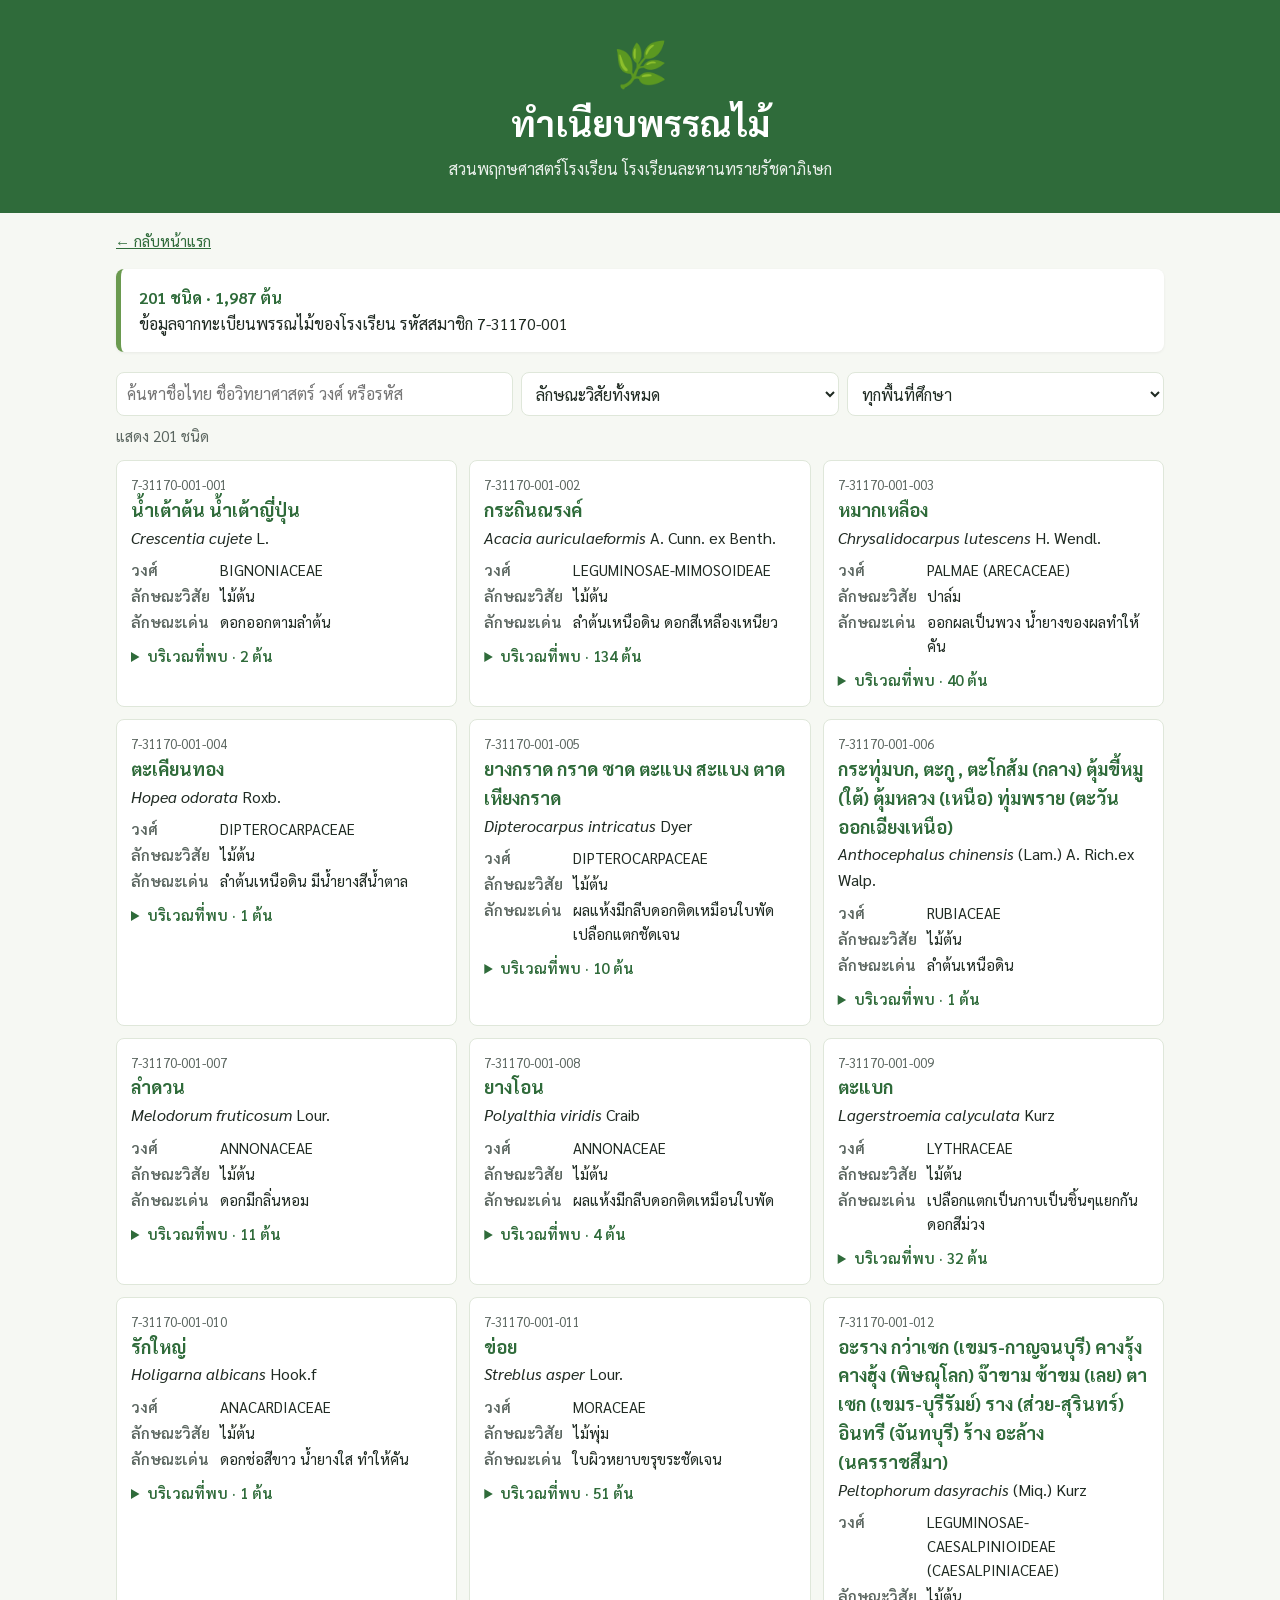
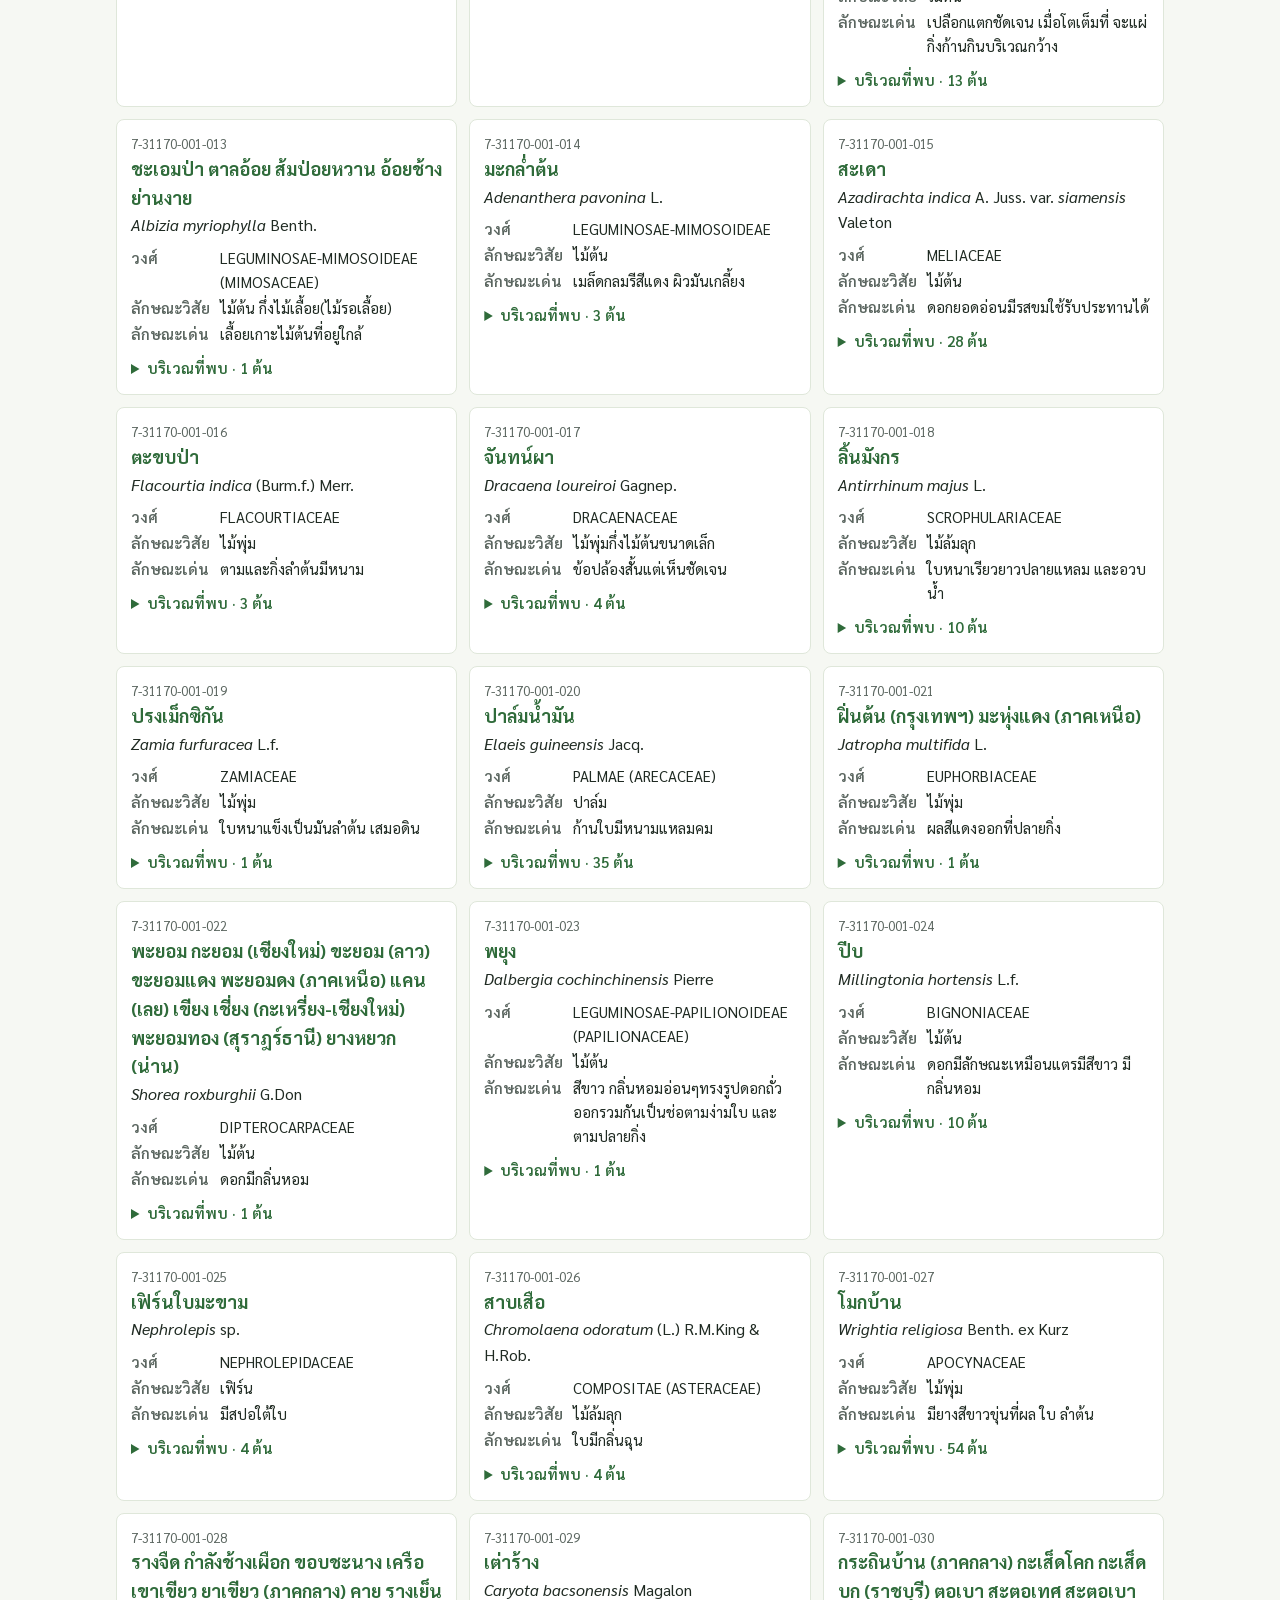
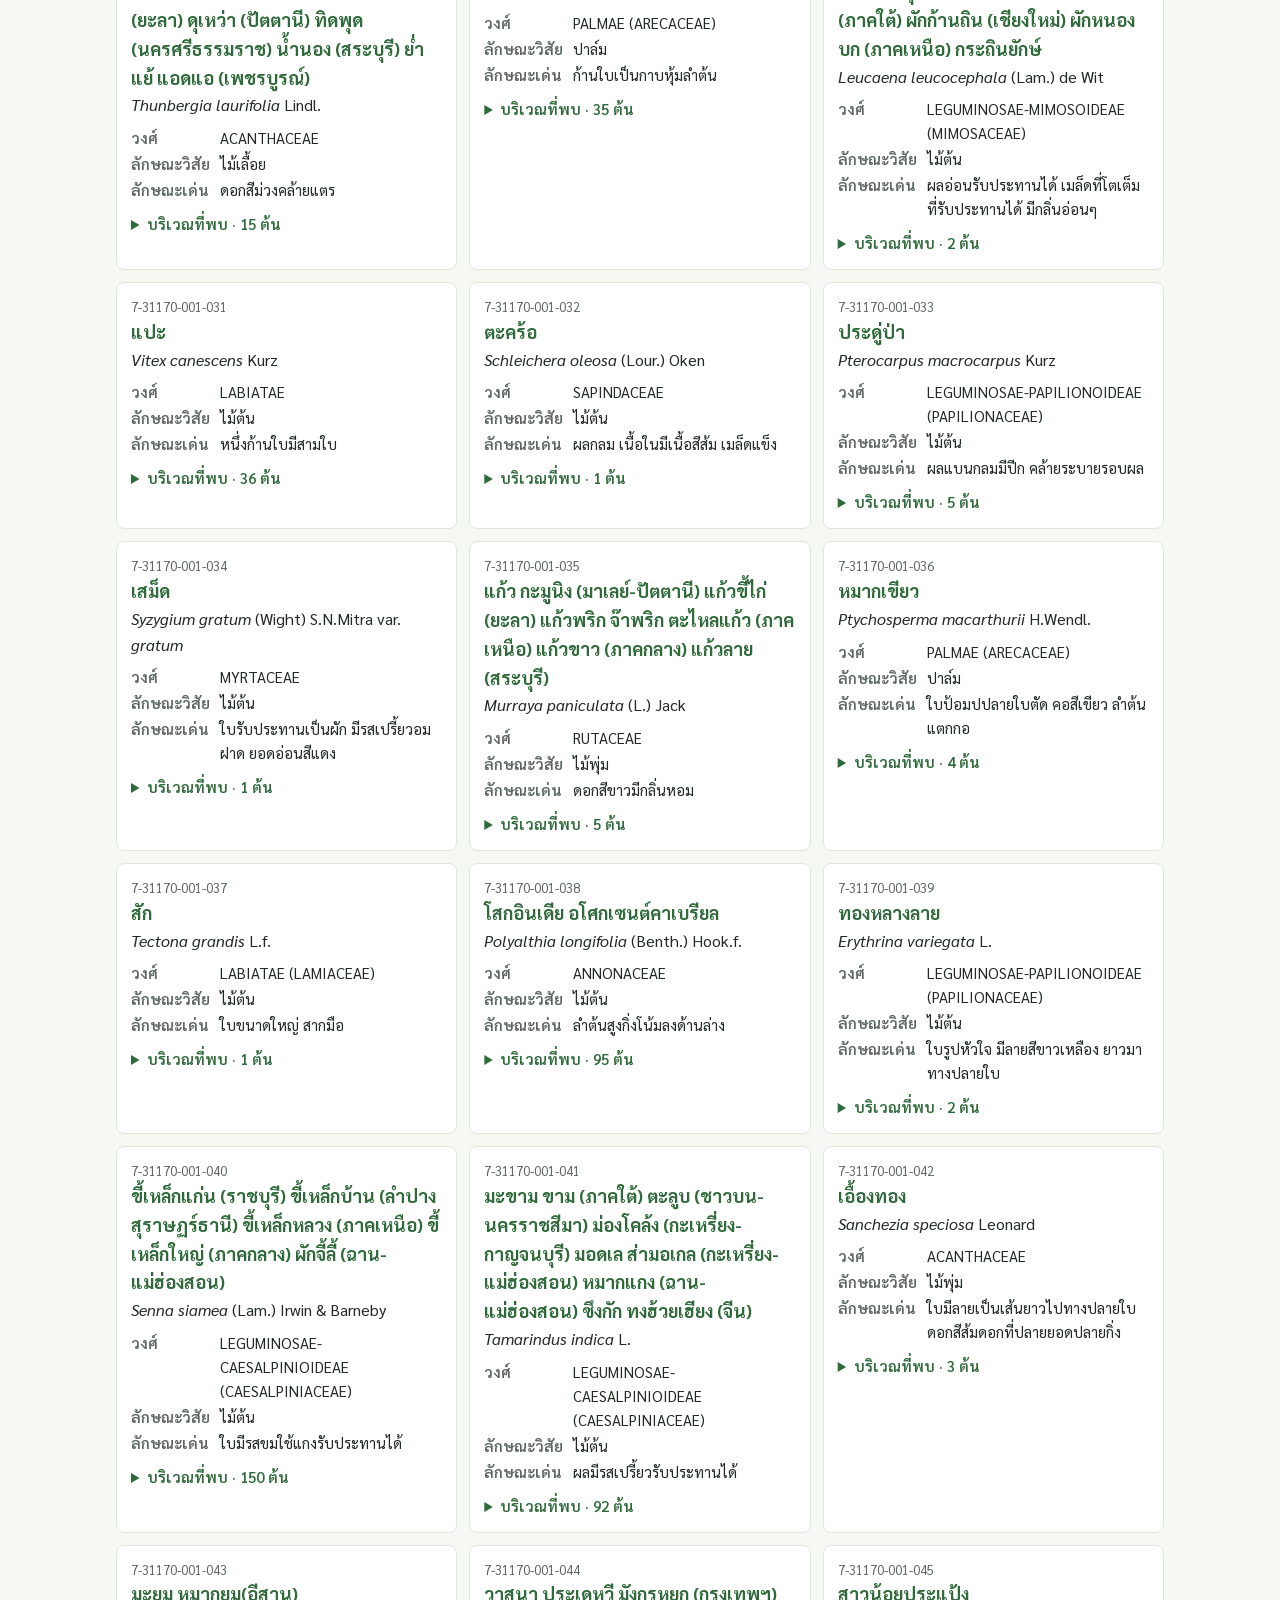
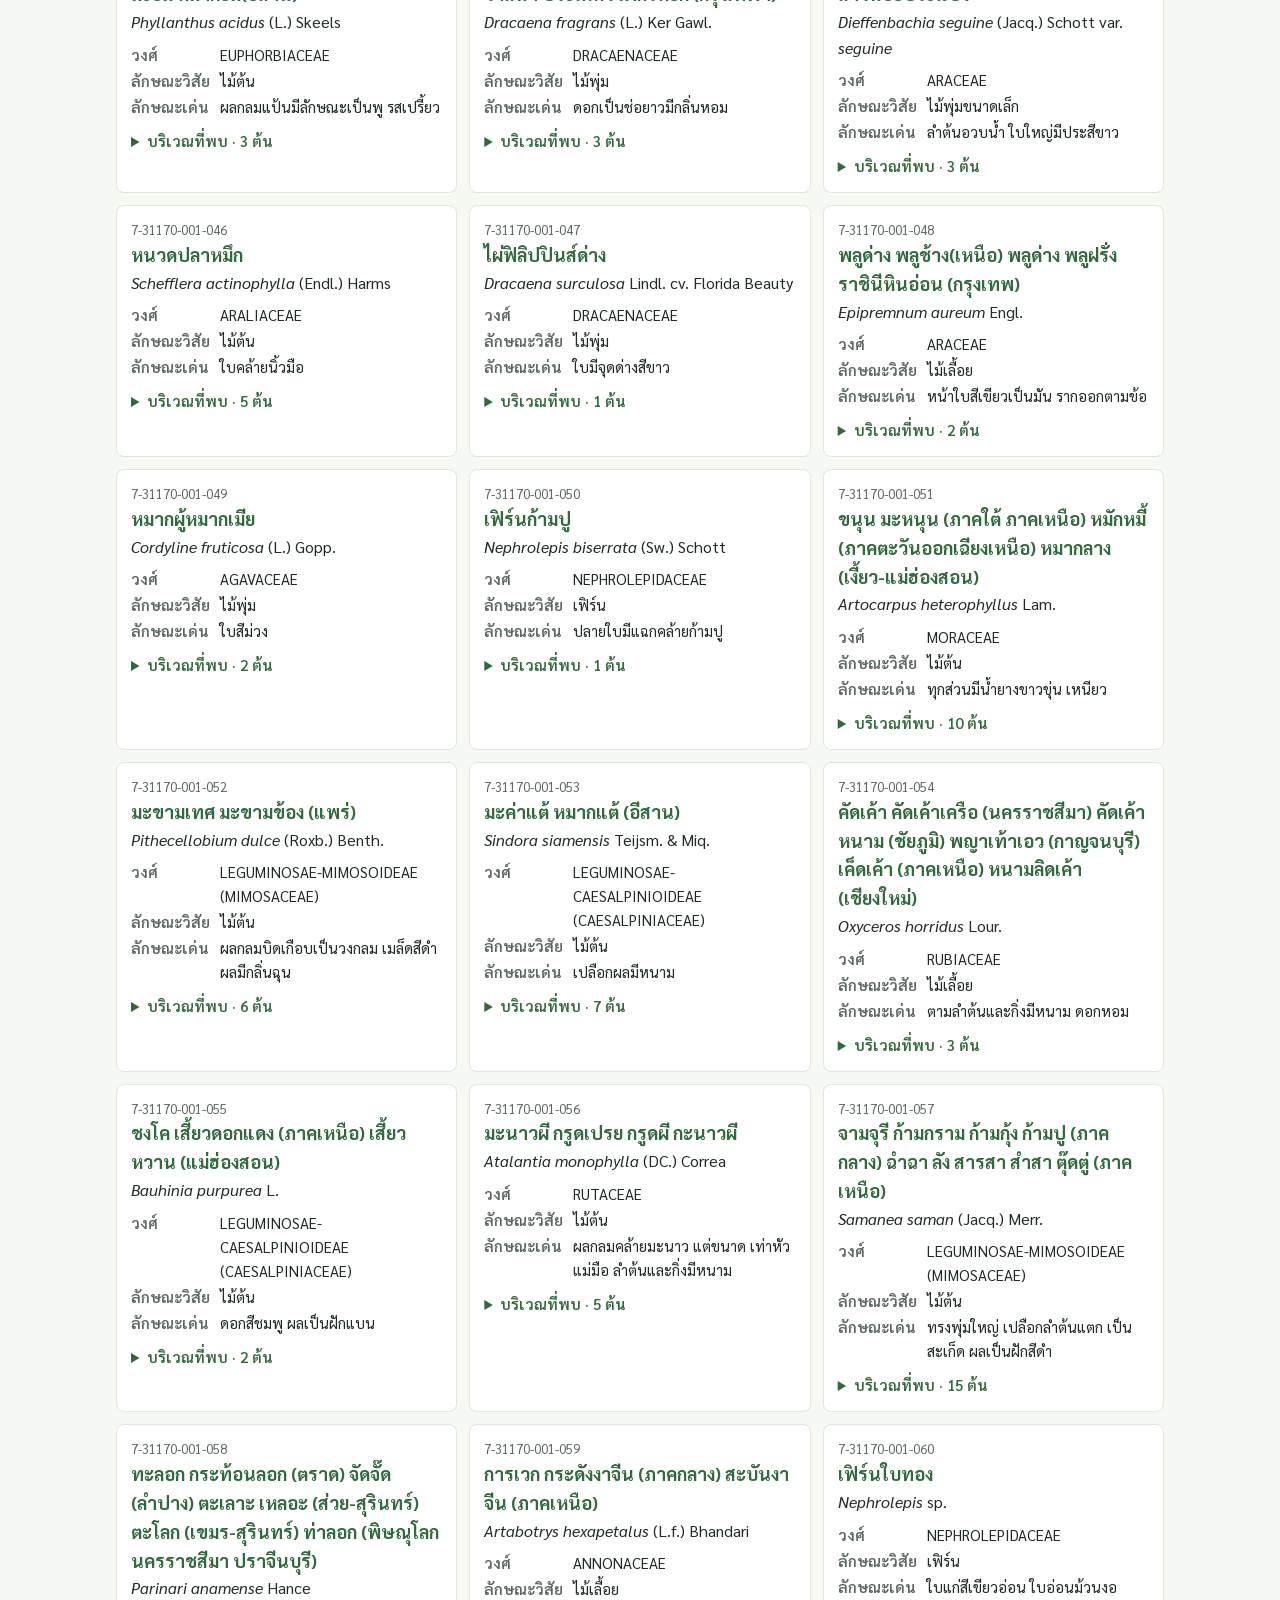
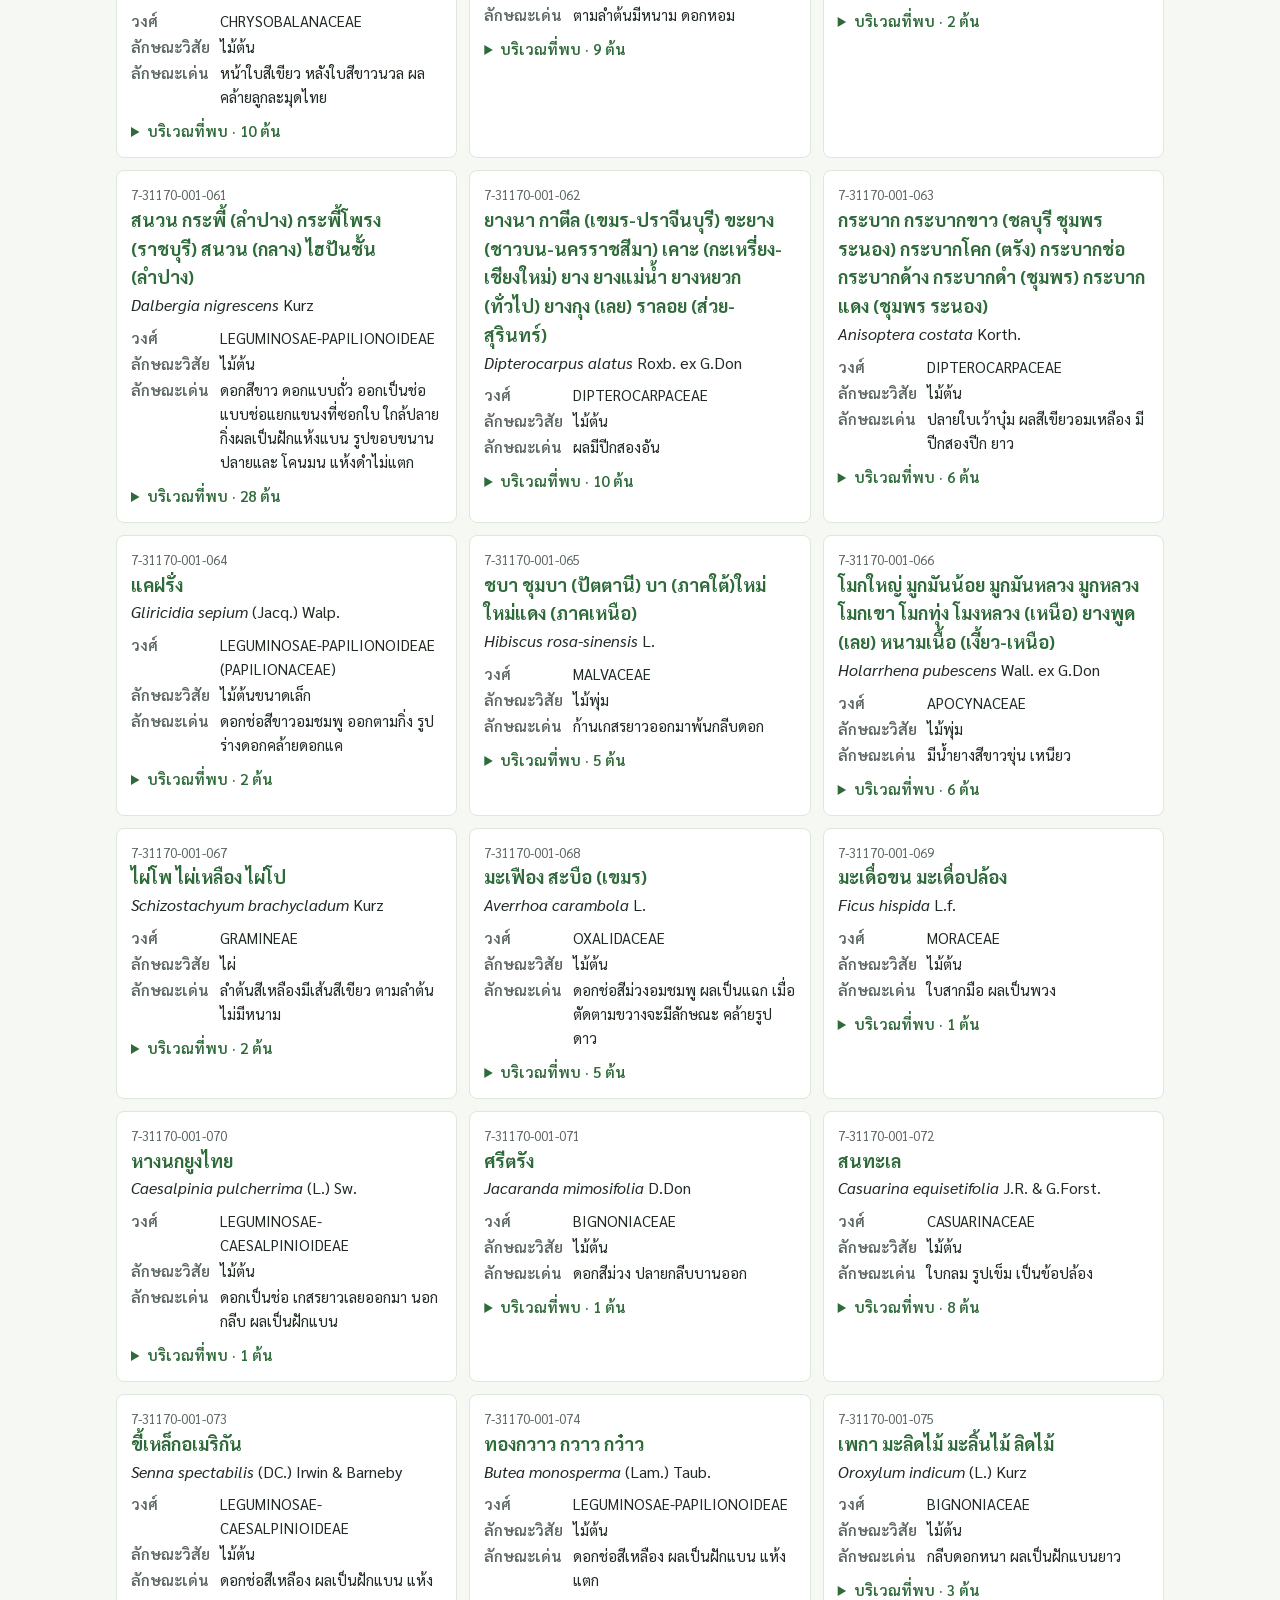
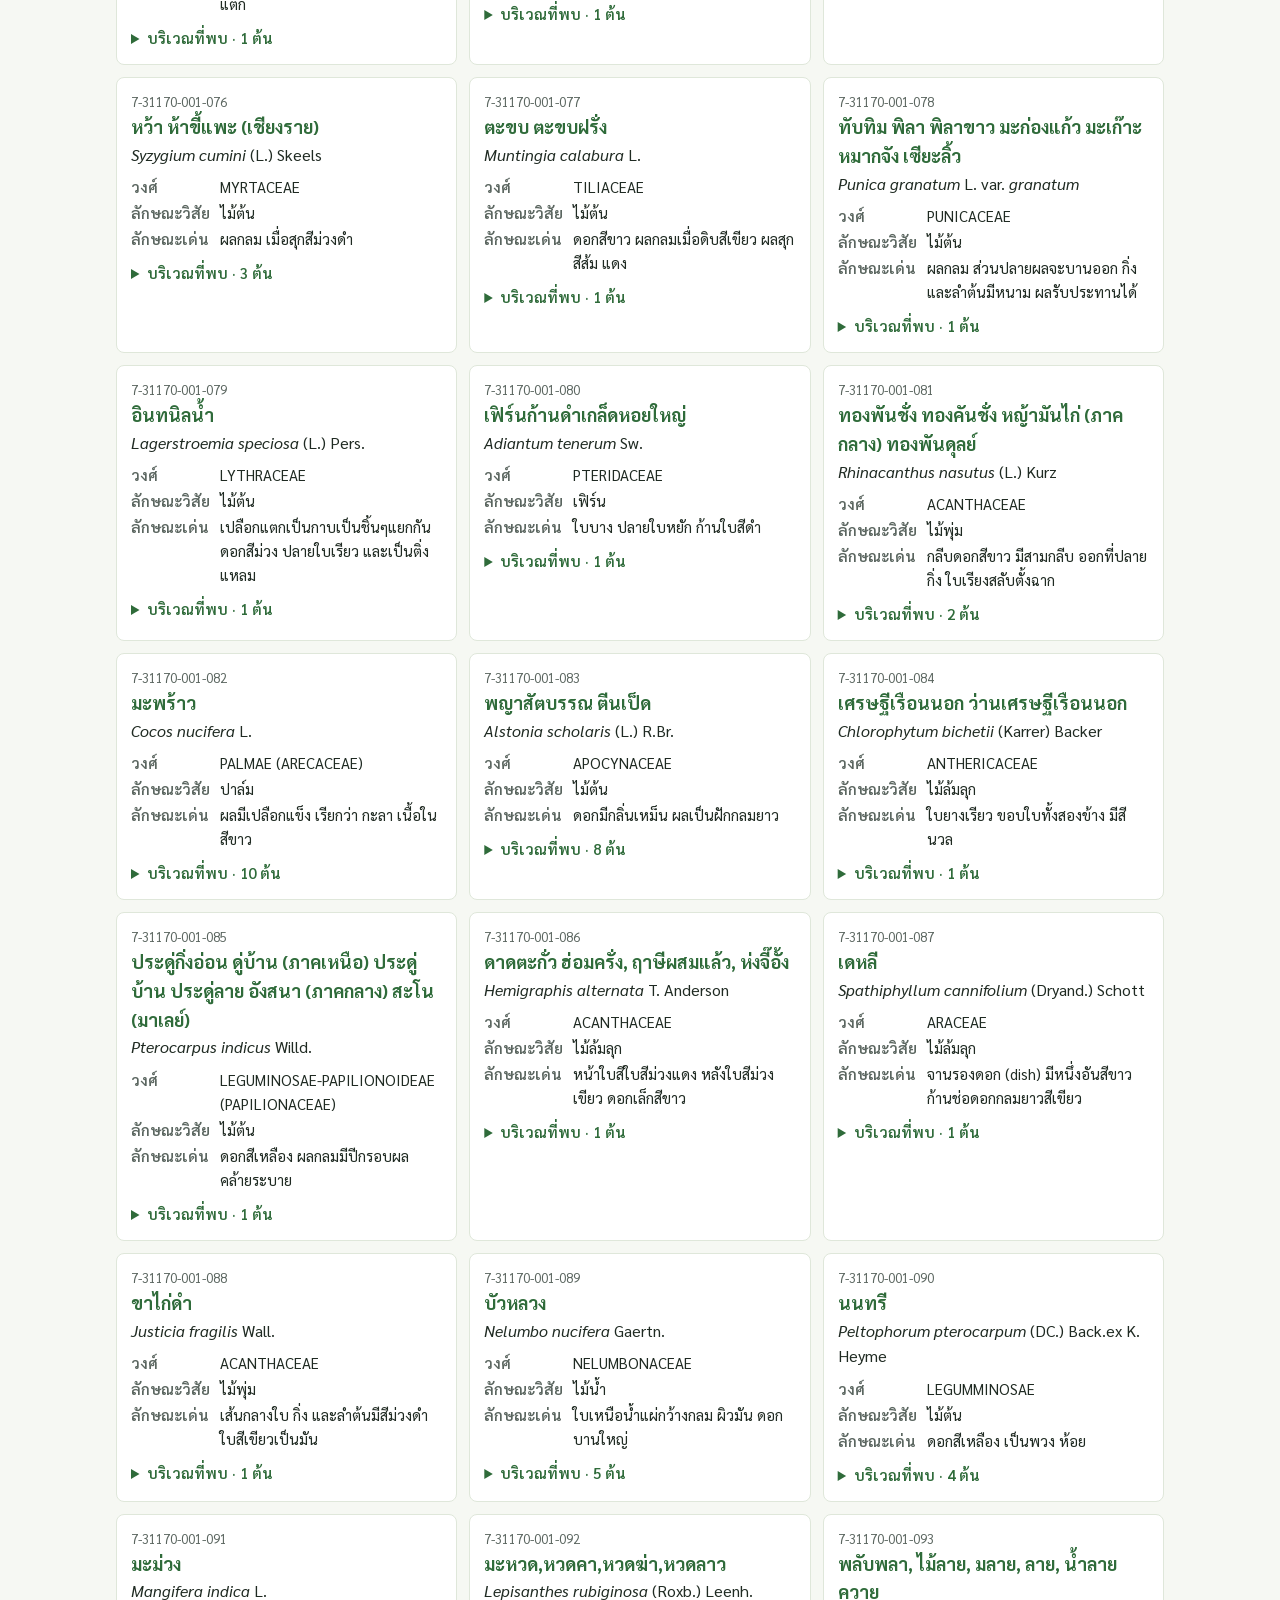
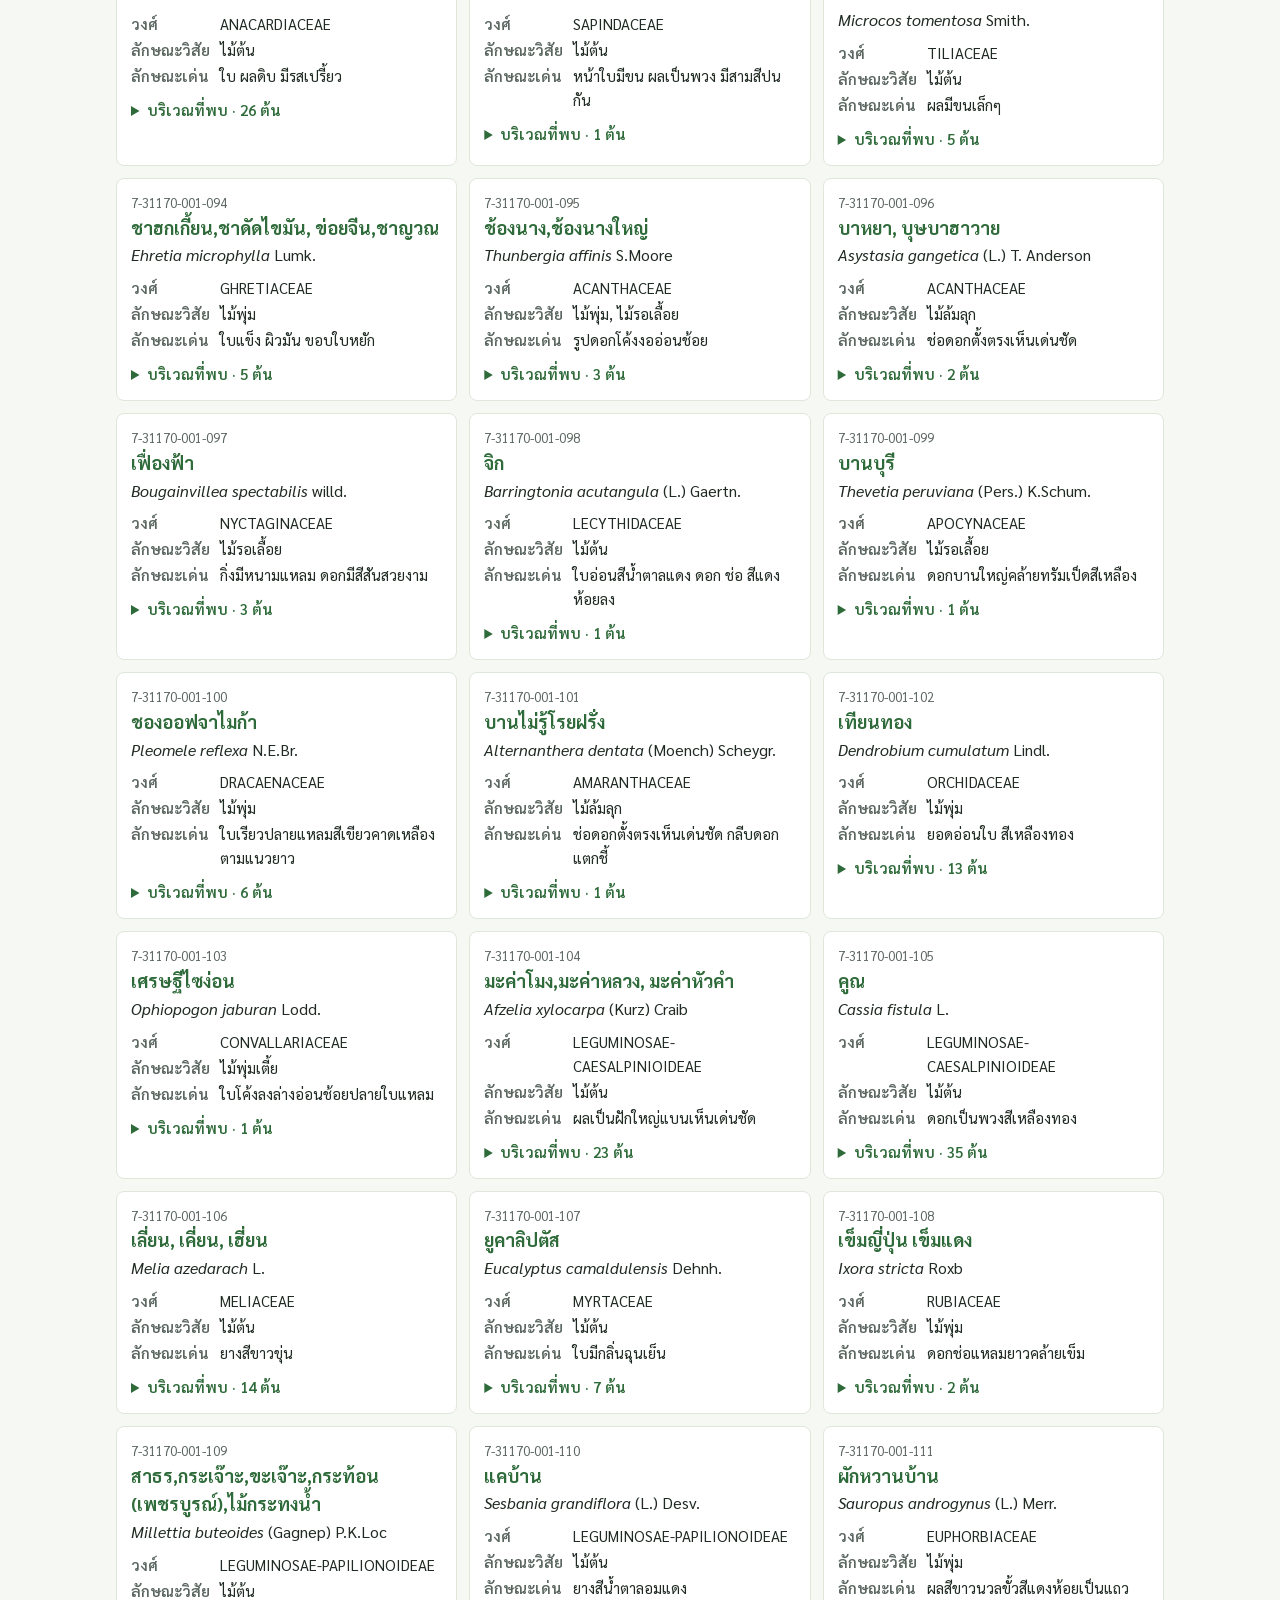
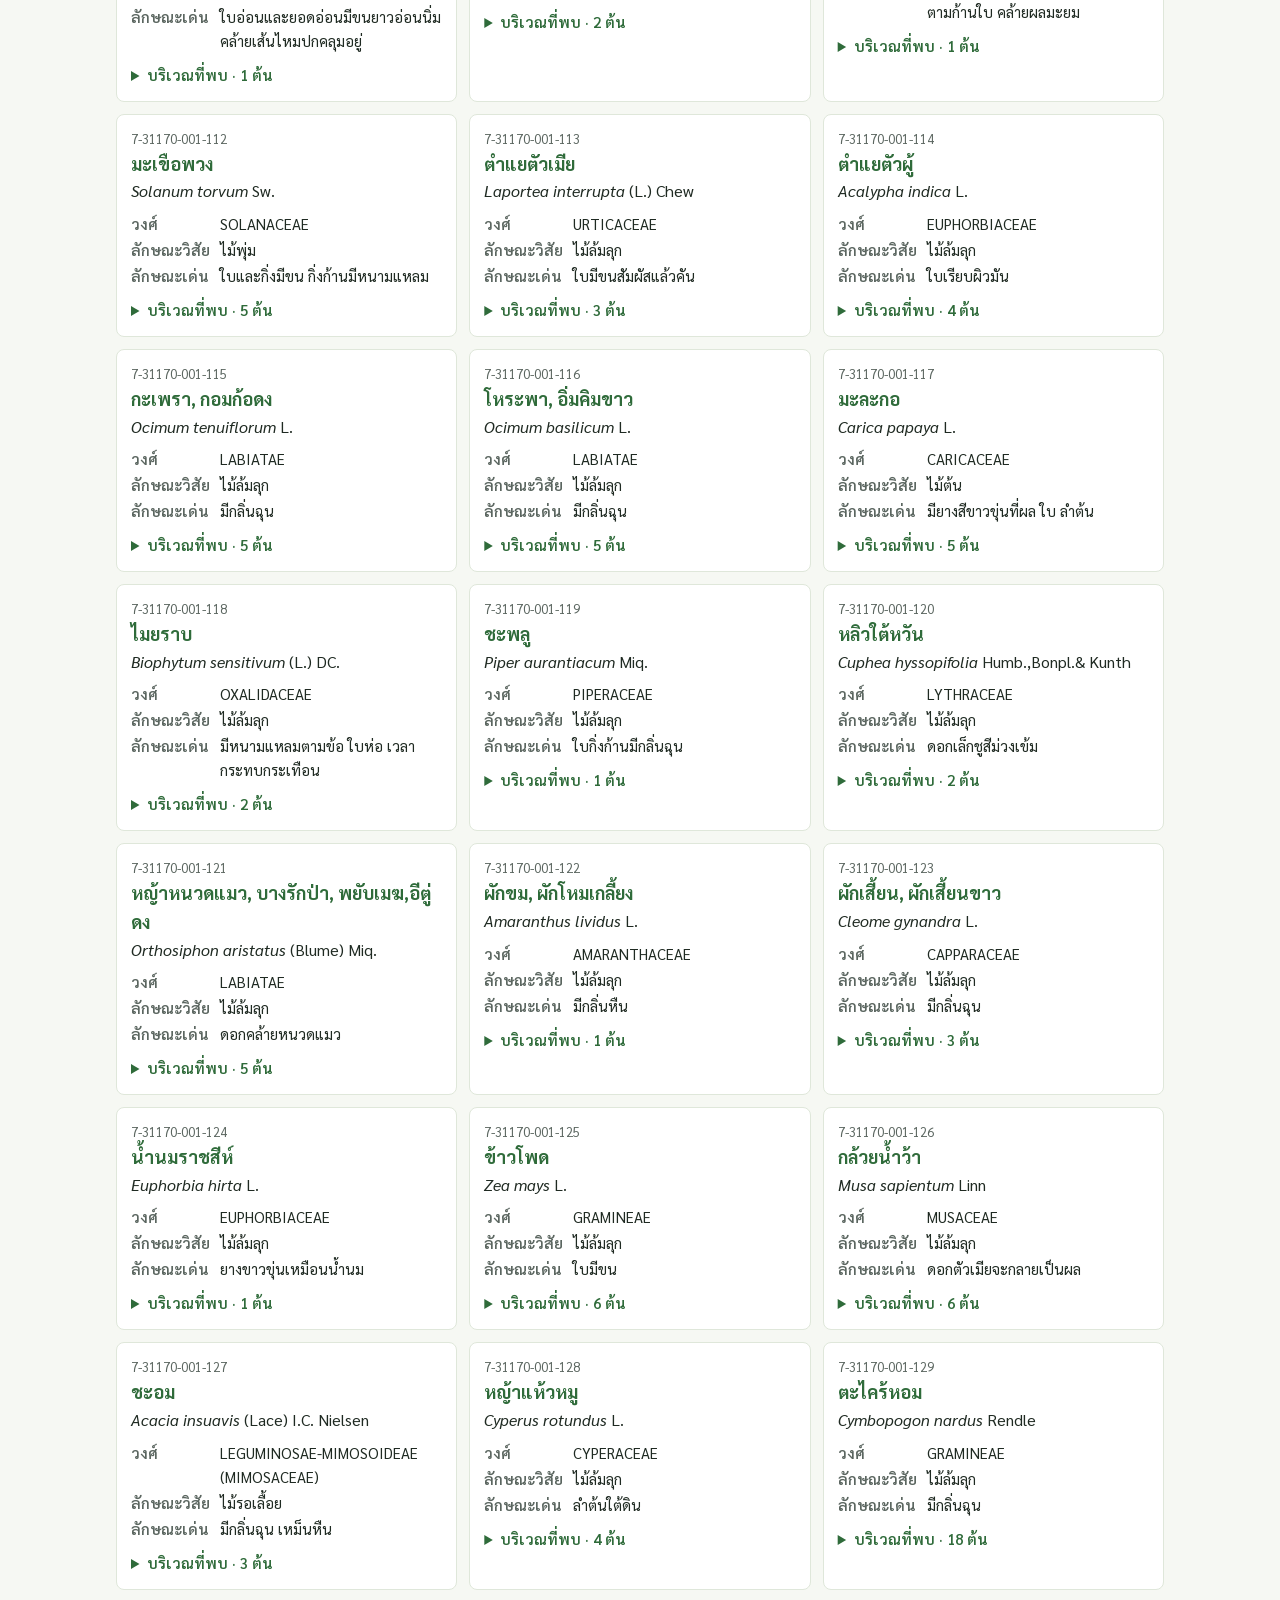
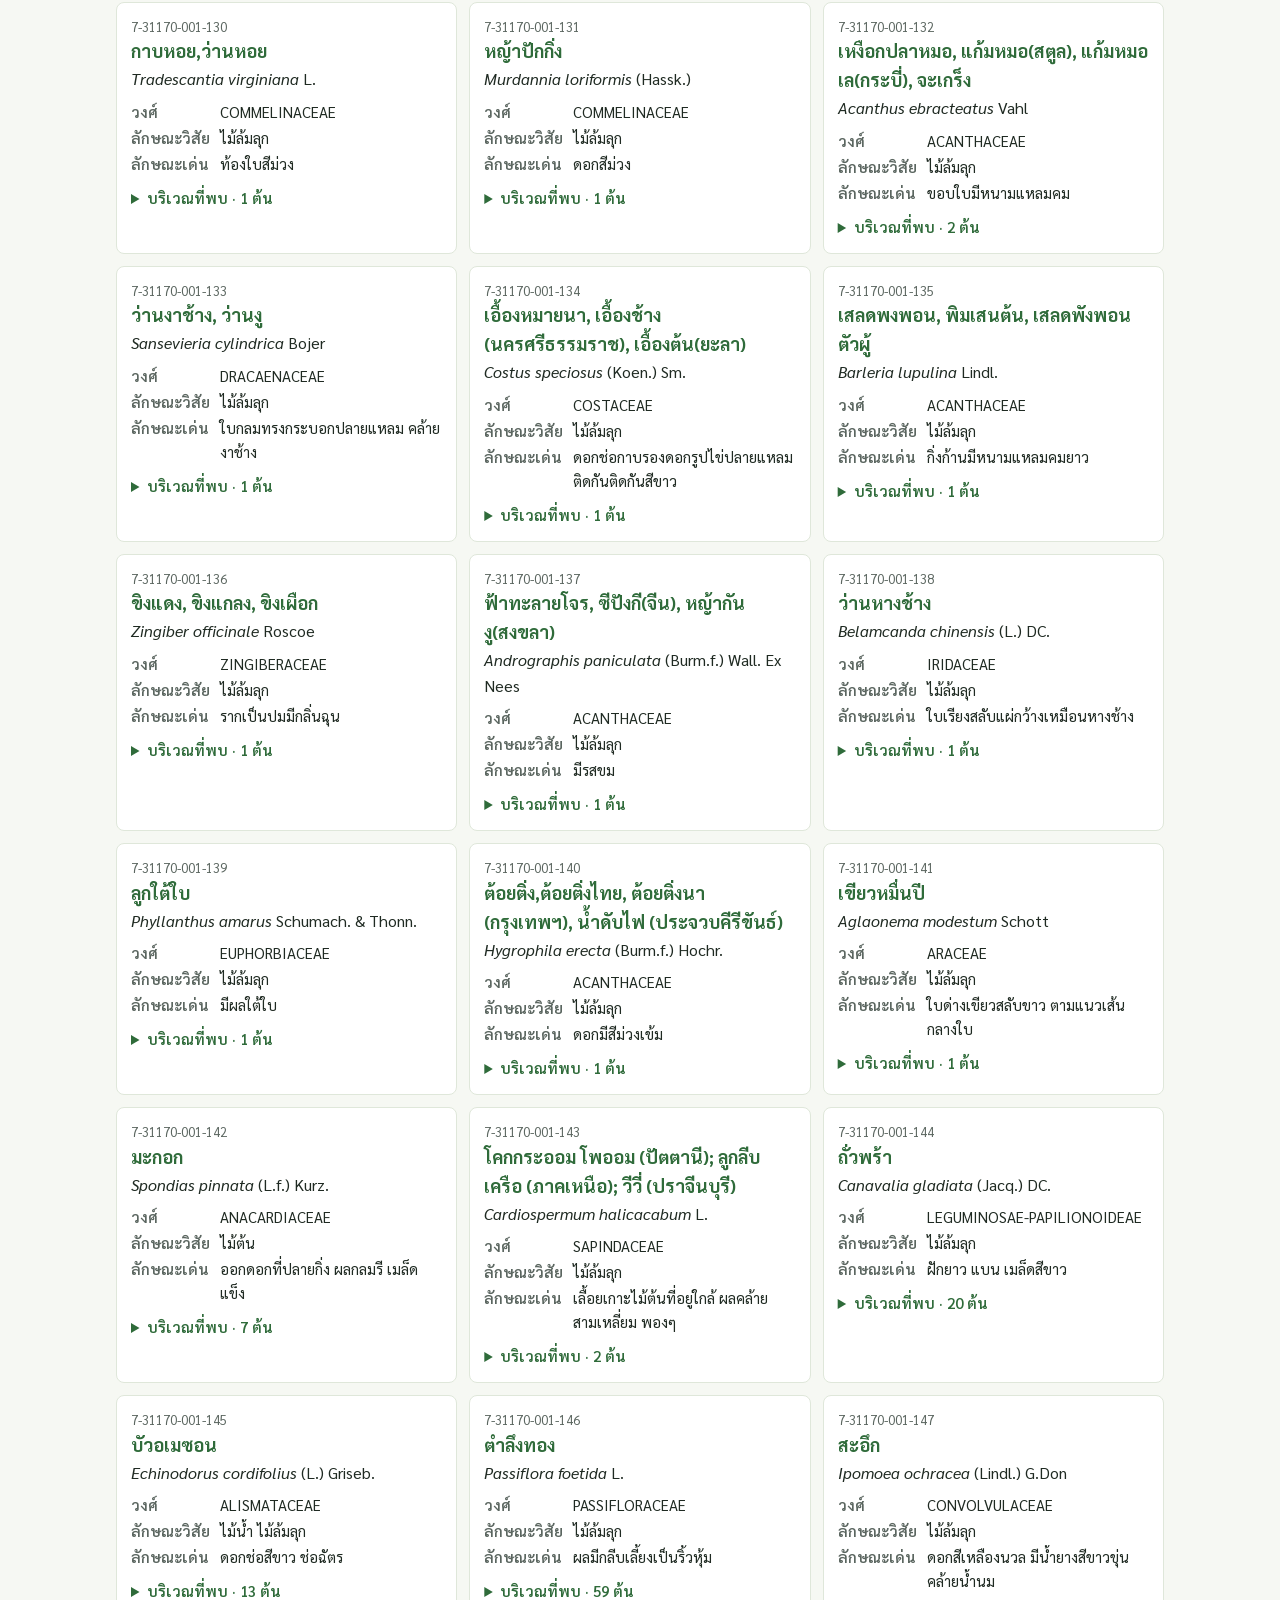
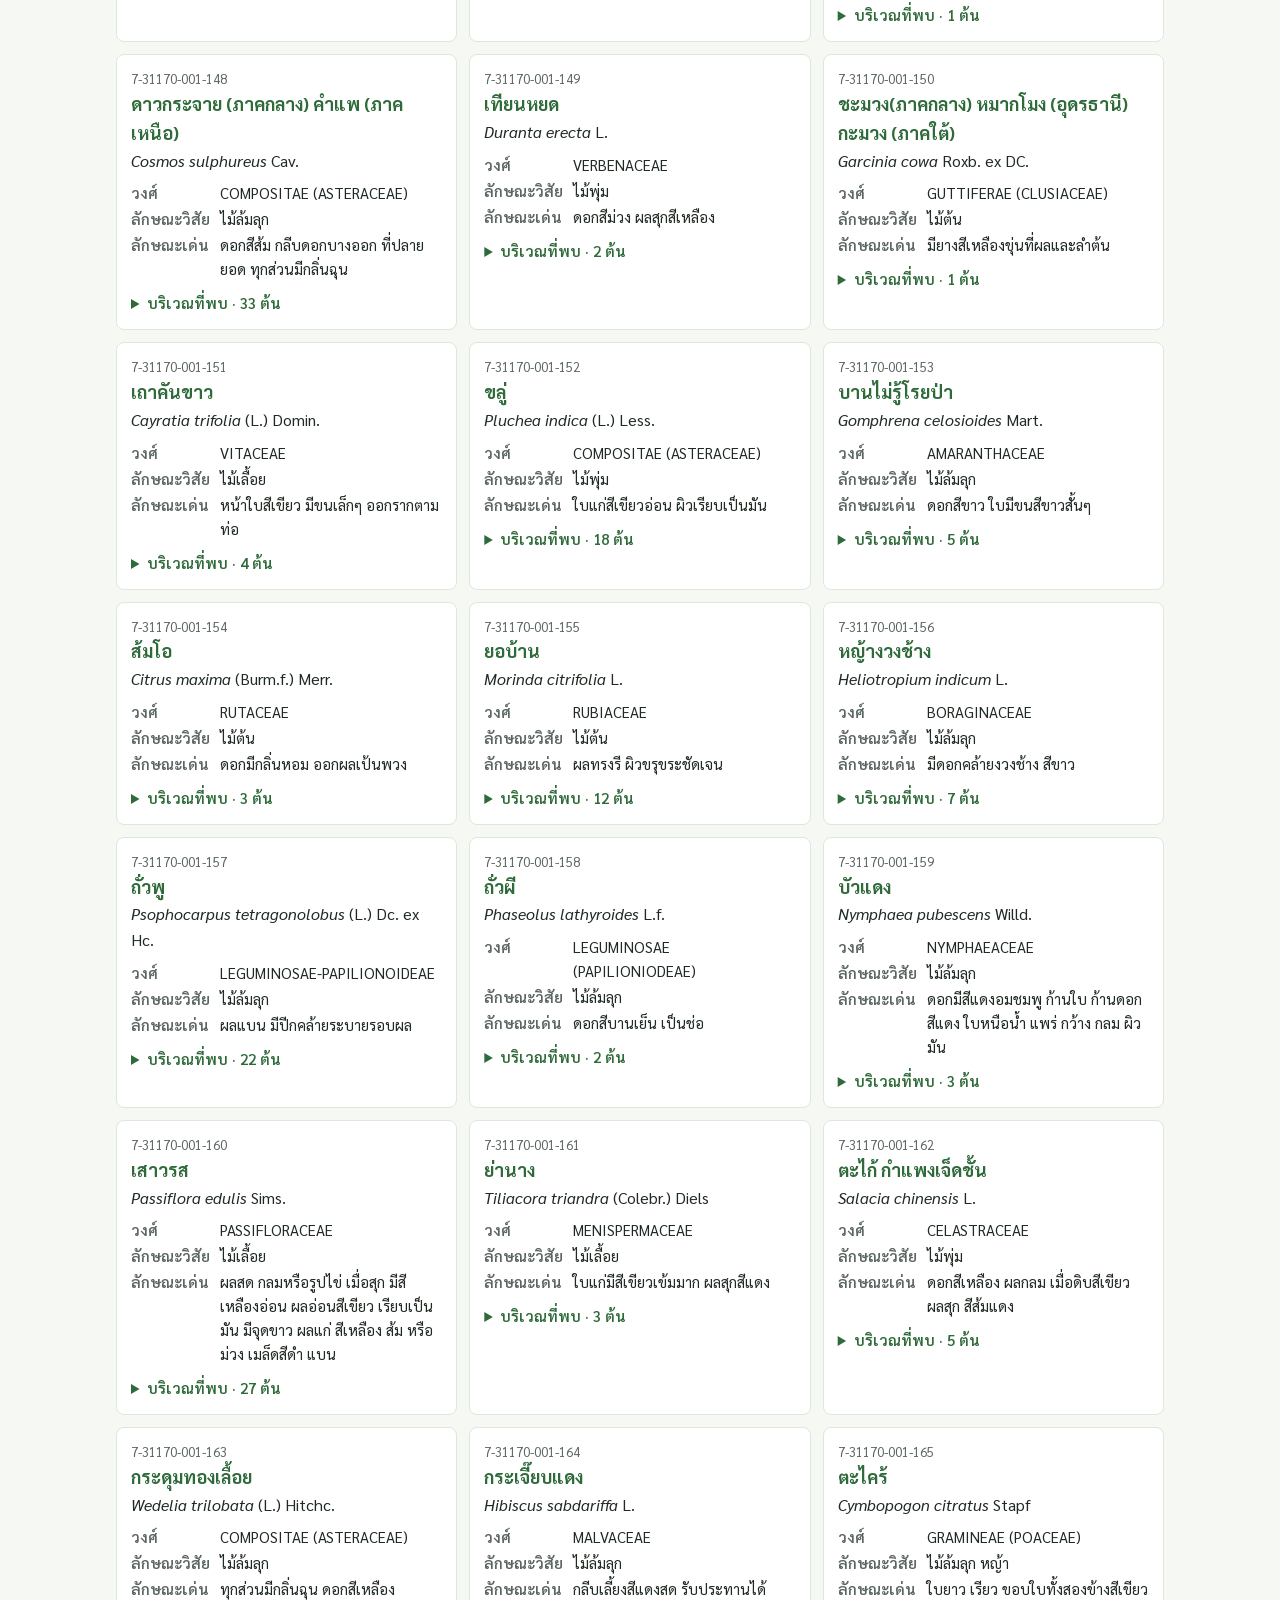
==== plants.html @ 462ced3b "ใช้ทะเบียนพรรณไม้ปี 57 (1,987 ต้น) และเพิ่มสคริปต์นำเข้าทะเบียน - data/plant-register.csv: เปลี่ยนเป" ====
<!doctype html>
<html lang="th">
<head>
<meta charset="utf-8">
<meta name="viewport" content="width=device-width, initial-scale=1">
<title>ทำเนียบพรรณไม้ | สวนพฤกษศาสตร์โรงเรียน โรงเรียนละหานทรายรัชดาภิเษก</title>
<meta name="description" content="ทำเนียบพรรณไม้ในสวนพฤกษศาสตร์โรงเรียน โรงเรียนละหานทรายรัชดาภิเษก">
<link rel="preconnect" href="https://fonts.googleapis.com">
<link href="https://fonts.googleapis.com/css2?family=Sarabun:wght@400;600;700&display=swap" rel="stylesheet">
<!-- ไฟล์นี้สร้างจาก data/plant-register.csv ด้วย tools/build_plants.py ห้ามแก้ด้วยมือ -->
<style>
  :root { --green:#2f6b3a; --leaf:#6a9a4f; --bg:#f6f8f3; --ink:#1f2a22; --muted:#5b6660; --line:#dfe7da; }
  * { box-sizing:border-box; }
  body { margin:0; font-family:'Sarabun',sans-serif; background:var(--bg); color:var(--ink); line-height:1.6; }
  header { background:var(--green); color:#fff; padding:40px 16px 32px; text-align:center; }
  header .leaf { font-size:44px; line-height:1; }
  h1 { margin:10px 0 4px; font-size:clamp(24px,5vw,36px); }
  header p { margin:0; opacity:.9; }
  nav { max-width:1080px; margin:0 auto; padding:16px 16px 0; font-size:15px; }
  nav a { color:var(--green); }
  main { max-width:1080px; margin:0 auto; padding:16px 16px 40px; }
  .notice { background:#fff; border-left:5px solid var(--leaf); padding:16px 18px; border-radius:8px; box-shadow:0 1px 3px rgba(0,0,0,.06); }
  .notice strong { color:var(--green); }
  .tools { display:flex; flex-wrap:wrap; gap:8px; margin:20px 0 8px; }
  .tools input, .tools select { font:inherit; padding:8px 10px; border:1px solid var(--line); border-radius:8px; background:#fff; color:var(--ink); min-width:0; }
  .tools input { flex:1 1 240px; }
  .tools select { flex:1 1 160px; }
  .count { color:var(--muted); font-size:15px; margin:0 0 12px; }
  .plants { display:grid; grid-template-columns:repeat(auto-fill,minmax(280px,1fr)); gap:12px; }
  .plant { background:#fff; border:1px solid var(--line); border-radius:8px; padding:14px; min-width:0; }
  .plant .code { margin:0; font-size:13px; color:var(--muted); }
  .plant h3 { margin:0; color:var(--green); font-size:18px; }
  .plant .sci { margin:0 0 8px; }
  .plant dl { margin:0; font-size:15px; display:grid; grid-template-columns:auto 1fr; gap:2px 10px; }
  .plant dt { font-weight:600; color:var(--muted); }
  .plant dd { margin:0; }
  details { margin-top:10px; font-size:15px; }
  summary { cursor:pointer; color:var(--green); font-weight:600; }
  details ul { margin:6px 0 0; padding-left:20px; }
  details li { margin-bottom:4px; }
  .n { color:var(--muted); }
  .codes { font-size:13px; color:var(--muted); overflow-wrap:anywhere; }
  .empty { color:var(--muted); }
  footer { text-align:center; font-size:14px; color:var(--muted); padding:20px 16px 32px; }
</style>
</head>
<body>
<header>
  <div class="leaf" aria-hidden="true">🌿</div>
  <h1>ทำเนียบพรรณไม้</h1>
  <p>สวนพฤกษศาสตร์โรงเรียน โรงเรียนละหานทรายรัชดาภิเษก</p>
</header>
<nav><a href="./">← กลับหน้าแรก</a></nav>
<main>
  <div class="notice">
    <strong>201 ชนิด · 1,987 ต้น</strong><br>
    ข้อมูลจากทะเบียนพรรณไม้ของโรงเรียน รหัสสมาชิก 7-31170-001
  </div>

  <div class="tools" role="search">
    <input id="q" type="search" placeholder="ค้นหาชื่อไทย ชื่อวิทยาศาสตร์ วงศ์ หรือรหัส" aria-label="ค้นหาพรรณไม้">
    <select id="habit" aria-label="ลักษณะวิสัย"><option value="">ลักษณะวิสัยทั้งหมด</option><option value="ปาล์ม">ปาล์ม</option><option value="เฟิร์น">เฟิร์น</option><option value="ไผ่">ไผ่</option><option value="ไม้ต้น">ไม้ต้น</option><option value="ไม้ต้น กึ่งไม้เลื้อย(ไม้รอเลื้อย)">ไม้ต้น กึ่งไม้เลื้อย(ไม้รอเลื้อย)</option><option value="ไม้ต้นขนาดเล็ก">ไม้ต้นขนาดเล็ก</option><option value="ไม้น้ำ">ไม้น้ำ</option><option value="ไม้น้ำ ไม้ล้มลุก">ไม้น้ำ ไม้ล้มลุก</option><option value="ไม้พุ่ม">ไม้พุ่ม</option><option value="ไม้พุ่ม ไม้ล้มลุก">ไม้พุ่ม ไม้ล้มลุก</option><option value="ไม้พุ่ม ไม้เลื้อย">ไม้พุ่ม ไม้เลื้อย</option><option value="ไม้พุ่ม, ไม้รอเลื้อย">ไม้พุ่ม, ไม้รอเลื้อย</option><option value="ไม้พุ่มกึ่งไม้ต้นขนาดเล็ก">ไม้พุ่มกึ่งไม้ต้นขนาดเล็ก</option><option value="ไม้พุ่มขนาดเล็ก">ไม้พุ่มขนาดเล็ก</option><option value="ไม้พุ่มเตี้ย">ไม้พุ่มเตี้ย</option><option value="ไม้รอเลื้อย">ไม้รอเลื้อย</option><option value="ไม้รอเลื้อย ปาล์ม">ไม้รอเลื้อย ปาล์ม</option><option value="ไม้ล้มลุก">ไม้ล้มลุก</option><option value="ไม้ล้มลุก หญ้า">ไม้ล้มลุก หญ้า</option><option value="ไม้ล้มลุก ไม้พุ่ม">ไม้ล้มลุก ไม้พุ่ม</option><option value="ไม้ล้มลุก ไม้เลื้อย">ไม้ล้มลุก ไม้เลื้อย</option><option value="ไม้เลื้อย">ไม้เลื้อย</option></select>
    <select id="zone" aria-label="พื้นที่ศึกษา"><option value="">ทุกพื้นที่ศึกษา</option><option value="1">พื้นที่ศึกษาที่ 1</option><option value="2">พื้นที่ศึกษาที่ 2</option><option value="3">พื้นที่ศึกษาที่ 3</option><option value="4">พื้นที่ศึกษาที่ 4</option><option value="5">พื้นที่ศึกษาที่ 5</option><option value="6">พื้นที่ศึกษาที่ 6</option><option value="7">พื้นที่ศึกษาที่ 7</option><option value="8">พื้นที่ศึกษาที่ 8</option><option value="9">พื้นที่ศึกษาที่ 9</option><option value="10">พื้นที่ศึกษาที่ 10</option><option value="11">พื้นที่ศึกษาที่ 11</option><option value="12">พื้นที่ศึกษาที่ 12</option><option value="13">พื้นที่ศึกษาที่ 13</option><option value="14">พื้นที่ศึกษาที่ 14</option><option value="15">พื้นที่ศึกษาที่ 15</option><option value="16">พื้นที่ศึกษาที่ 16</option><option value="17">พื้นที่ศึกษาที่ 17</option></select>
  </div>
  <p class="count" id="count" aria-live="polite">แสดง 201 ชนิด</p>

  <div class="plants" id="plants">
    <article class="plant" id="p001" data-habit="ไม้ต้น" data-zones=" 1 5 " data-search="7-31170-001-001 น้ำเต้าต้น น้ำเต้าญี่ปุ่น crescentia cujete l. bignoniaceae">
      <p class="code">7-31170-001-001</p>
      <h3>น้ำเต้าต้น น้ำเต้าญี่ปุ่น</h3>
      <p class="sci"><i>Crescentia</i> <i>cujete</i> L.</p>
      <dl>
        <dt>วงศ์</dt><dd>BIGNONIACEAE</dd>
        <dt>ลักษณะวิสัย</dt><dd>ไม้ต้น</dd>
        <dt>ลักษณะเด่น</dt><dd>ดอกออกตามลำต้น</dd>
      </dl>
      <details>
        <summary>บริเวณที่พบ · 2 ต้น</summary>
        <ul><li>พื้นที่ศึกษาที่ 1 ข้างอาคารสิ่งแวดล้อม ด้านทิศตะวันออก <span class="n">(1 ต้น)</span><br><span class="codes">7-31170-001-001/1</span></li><li>พื้นที่ศึกษาที่ 5 พื้นที่หลังอาคาร 1 <span class="n">(1 ต้น)</span><br><span class="codes">7-31170-001-001/2</span></li></ul>
      </details>
    </article>
    <article class="plant" id="p002" data-habit="ไม้ต้น" data-zones=" 1 3 5 7 8 9 11 12 14 15 16 17 " data-search="7-31170-001-002 กระถินณรงค์ acacia auriculaeformis a. cunn. ex benth. leguminosae-mimosoideae">
      <p class="code">7-31170-001-002</p>
      <h3>กระถินณรงค์</h3>
      <p class="sci"><i>Acacia</i> <i>auriculaeformis</i> A. Cunn. ex Benth.</p>
      <dl>
        <dt>วงศ์</dt><dd>LEGUMINOSAE-MIMOSOIDEAE</dd>
        <dt>ลักษณะวิสัย</dt><dd>ไม้ต้น</dd>
        <dt>ลักษณะเด่น</dt><dd>ลำต้นเหนือดิน ดอกสีเหลืองเหนียว</dd>
      </dl>
      <details>
        <summary>บริเวณที่พบ · 134 ต้น</summary>
        <ul><li>พื้นที่ศึกษาที่ 1 ข้างอาคารสิ่งแวดล้อม ด้านทิศตะวันออก <span class="n">(1 ต้น)</span><br><span class="codes">7-31170-001-002/1</span></li><li>พื้นที่ศึกษาที่ 3 ทิศตะวันตกเฉียงเหนือ ข้างอาคารเกษตร <span class="n">(2 ต้น)</span><br><span class="codes">7-31170-001-002/2, 7-31170-001-002/3</span></li><li>พื้นที่ศึกษาที่ 5 พื้นที่หลังอาคาร 1 <span class="n">(5 ต้น)</span><br><span class="codes">7-31170-001-002/4, 7-31170-001-002/5, 7-31170-001-002/6, 7-31170-001-002/7, 7-31170-001-002/8</span></li><li>พื้นที่ศึกษาที่ 7 หลังอาคาร 3 <span class="n">(3 ต้น)</span><br><span class="codes">7-31170-001-002/9, 7-31170-001-002/10, 7-31170-001-002/11</span></li><li>พื้นที่ศึกษาที่ 8 บริเวณอาคาร 4 <span class="n">(3 ต้น)</span><br><span class="codes">7-31170-001-002/12, 7-31170-001-002/13, 7-31170-001-002/14</span></li><li>พื้นที่ศึกษาที่ 9 สระน้ำข้างศาลาธรรม <span class="n">(10 ต้น)</span><br><span class="codes">7-31170-001-002/15, 7-31170-001-002/16, 7-31170-001-002/17, 7-31170-001-002/18, 7-31170-001-002/19, 7-31170-001-002/20, 7-31170-001-002/21, 7-31170-001-002/22, 7-31170-001-002/23, 7-31170-001-002/24</span></li><li>พื้นที่ศึกษาที่ 11 สวนกาญจนาภิเษก <span class="n">(4 ต้น)</span><br><span class="codes">7-31170-001-002/25, 7-31170-001-002/26, 7-31170-001-002/27, 7-31170-001-002/28</span></li><li>พื้นที่ศึกษาที่ 12 แปลงเกษตร <span class="n">(20 ต้น)</span><br><span class="codes">7-31170-001-002/29, 7-31170-001-002/30, 7-31170-001-002/31, 7-31170-001-002/32, 7-31170-001-002/33, 7-31170-001-002/34, 7-31170-001-002/35, 7-31170-001-002/36, 7-31170-001-002/37, 7-31170-001-002/38, 7-31170-001-002/39, 7-31170-001-002/40, 7-31170-001-002/41, 7-31170-001-002/42, 7-31170-001-002/43, 7-31170-001-002/44, 7-31170-001-002/45, 7-31170-001-002/46, 7-31170-001-002/47, 7-31170-001-002/48</span></li><li>พื้นที่ศึกษาที่ 14 บ้านพักครูทิศตะวันตก <span class="n">(5 ต้น)</span><br><span class="codes">7-31170-001-002/49, 7-31170-001-002/50, 7-31170-001-002/51, 7-31170-001-002/52, 7-31170-001-002/53</span></li><li>พื้นที่ศึกษาที่ 15 เตาเผาถ่าน <span class="n">(7 ต้น)</span><br><span class="codes">7-31170-001-002/54, 7-31170-001-002/55, 7-31170-001-002/56, 7-31170-001-002/57, 7-31170-001-002/58, 7-31170-001-002/59, 7-31170-001-002/60</span></li><li>พื้นที่ศึกษาที่ 16 หอประชุม <span class="n">(51 ต้น)</span><br><span class="codes">7-31170-001-002/61, 7-31170-001-002/62, 7-31170-001-002/63, 7-31170-001-002/64, 7-31170-001-002/65, 7-31170-001-002/66, 7-31170-001-002/67, 7-31170-001-002/68, 7-31170-001-002/69, 7-31170-001-002/70, 7-31170-001-002/71, 7-31170-001-002/72, 7-31170-001-002/73, 7-31170-001-002/74, 7-31170-001-002/75, 7-31170-001-002/76, 7-31170-001-002/77, 7-31170-001-002/78, 7-31170-001-002/79, 7-31170-001-002/80, 7-31170-001-002/81, 7-31170-001-002/82, 7-31170-001-002/83, 7-31170-001-002/84, 7-31170-001-002/85, 7-31170-001-002/86, 7-31170-001-002/87, 7-31170-001-002/88, 7-31170-001-002/89, 7-31170-001-002/90, 7-31170-001-002/91, 7-31170-001-002/92, 7-31170-001-002/93, 7-31170-001-002/94, 7-31170-001-002/95, 7-31170-001-002/96, 7-31170-001-002/97, 7-31170-001-002/98, 7-31170-001-002/99, 7-31170-001-002/100, 7-31170-001-002/101, 7-31170-001-002/102, 7-31170-001-002/103, 7-31170-001-002/104, 7-31170-001-002/105, 7-31170-001-002/106, 7-31170-001-002/107, 7-31170-001-002/108, 7-31170-001-002/109, 7-31170-001-002/110, 7-31170-001-002/111</span></li><li>พื้นที่ศึกษาที่ 17 สนามฟุตบอล <span class="n">(23 ต้น)</span><br><span class="codes">7-31170-001-002/112, 7-31170-001-002/113, 7-31170-001-002/114, 7-31170-001-002/115, 7-31170-001-002/116, 7-31170-001-002/117, 7-31170-001-002/118, 7-31170-001-002/119, 7-31170-001-002/120, 7-31170-001-002/121, 7-31170-001-002/122, 7-31170-001-002/123, 7-31170-001-002/124, 7-31170-001-002/125, 7-31170-001-002/126, 7-31170-001-002/127, 7-31170-001-002/128, 7-31170-001-002/129, 7-31170-001-002/130, 7-31170-001-002/131, 7-31170-001-002/132, 7-31170-001-002/133, 7-31170-001-002/134</span></li></ul>
      </details>
    </article>
    <article class="plant" id="p003" data-habit="ปาล์ม" data-zones=" 1 2 7 11 16 " data-search="7-31170-001-003 หมากเหลือง chrysalidocarpus lutescens h. wendl. palmae (arecaceae)">
      <p class="code">7-31170-001-003</p>
      <h3>หมากเหลือง</h3>
      <p class="sci"><i>Chrysalidocarpus</i> <i>lutescens</i> H. Wendl.</p>
      <dl>
        <dt>วงศ์</dt><dd>PALMAE (ARECACEAE)</dd>
        <dt>ลักษณะวิสัย</dt><dd>ปาล์ม</dd>
        <dt>ลักษณะเด่น</dt><dd>ออกผลเป็นพวง น้ำยางของผลทำให้คัน</dd>
      </dl>
      <details>
        <summary>บริเวณที่พบ · 40 ต้น</summary>
        <ul><li>พื้นที่ศึกษาที่ 1 ข้างอาคารสิ่งแวดล้อม ด้านทิศตะวันออก <span class="n">(5 ต้น)</span><br><span class="codes">7-31170-001-003/1, 7-31170-001-003/5, 7-31170-001-003/6, 7-31170-001-003/7, 7-31170-001-003/8</span></li><li>พื้นที่ศึกษาที่ 2 ทิศเหนือศูนย์สิ่งแวดล้อม <span class="n">(3 ต้น)</span><br><span class="codes">7-31170-001-003/2, 7-31170-001-003/3, 7-31170-001-003/4</span></li><li>พื้นที่ศึกษาที่ 7 หลังอาคาร 3 <span class="n">(24 ต้น)</span><br><span class="codes">7-31170-001-003/9, 7-31170-001-003/10, 7-31170-001-003/11, 7-31170-001-003/12, 7-31170-001-003/13, 7-31170-001-003/14, 7-31170-001-003/15, 7-31170-001-003/16, 7-31170-001-003/17, 7-31170-001-003/18, 7-31170-001-003/19, 7-31170-001-003/20, 7-31170-001-003/21, 7-31170-001-003/22, 7-31170-001-003/23, 7-31170-001-003/24, 7-31170-001-003/25, 7-31170-001-003/26, 7-31170-001-003/27, 7-31170-001-003/28, 7-31170-001-003/29, 7-31170-001-003/30, 7-31170-001-003/31, 7-31170-001-003/32</span></li><li>พื้นที่ศึกษาที่ 11 สวนกาญจนาภิเษก <span class="n">(5 ต้น)</span><br><span class="codes">7-31170-001-003/33, 7-31170-001-003/34, 7-31170-001-003/35, 7-31170-001-003/36, 7-31170-001-003/37</span></li><li>พื้นที่ศึกษาที่ 16 หอประชุม <span class="n">(3 ต้น)</span><br><span class="codes">7-31170-001-003/38, 7-31170-001-003/39, 7-31170-001-003/40</span></li></ul>
      </details>
    </article>
    <article class="plant" id="p004" data-habit="ไม้ต้น" data-zones=" 1 " data-search="7-31170-001-004 ตะเคียนทอง hopea odorata roxb. dipterocarpaceae">
      <p class="code">7-31170-001-004</p>
      <h3>ตะเคียนทอง</h3>
      <p class="sci"><i>Hopea</i> <i>odorata</i> Roxb.</p>
      <dl>
        <dt>วงศ์</dt><dd>DIPTEROCARPACEAE</dd>
        <dt>ลักษณะวิสัย</dt><dd>ไม้ต้น</dd>
        <dt>ลักษณะเด่น</dt><dd>ลำต้นเหนือดิน มีน้ำยางสีน้ำตาล</dd>
      </dl>
      <details>
        <summary>บริเวณที่พบ · 1 ต้น</summary>
        <ul><li>พื้นที่ศึกษาที่ 1 ข้างอาคารสิ่งแวดล้อม ด้านทิศตะวันออก <span class="n">(1 ต้น)</span><br><span class="codes">7-31170-001-004</span></li></ul>
      </details>
    </article>
    <article class="plant" id="p005" data-habit="ไม้ต้น" data-zones=" 1 3 4 8 11 14 17 " data-search="7-31170-001-005 ยางกราด กราด ซาด ตะแบง สะแบง ตาด เหียงกราด dipterocarpus intricatus dyer dipterocarpaceae">
      <p class="code">7-31170-001-005</p>
      <h3>ยางกราด กราด ซาด ตะแบง สะแบง ตาด เหียงกราด</h3>
      <p class="sci"><i>Dipterocarpus</i> <i>intricatus</i> Dyer</p>
      <dl>
        <dt>วงศ์</dt><dd>DIPTEROCARPACEAE</dd>
        <dt>ลักษณะวิสัย</dt><dd>ไม้ต้น</dd>
        <dt>ลักษณะเด่น</dt><dd>ผลแห้งมีกลีบดอกติดเหมือนใบพัด เปลือกแตกชัดเจน</dd>
      </dl>
      <details>
        <summary>บริเวณที่พบ · 10 ต้น</summary>
        <ul><li>พื้นที่ศึกษาที่ 1 ข้างอาคารสิ่งแวดล้อม ด้านทิศตะวันออก <span class="n">(1 ต้น)</span><br><span class="codes">7-31170-001-005/1</span></li><li>พื้นที่ศึกษาที่ 3 ทิศตะวันตกเฉียงเหนือ ข้างอาคารเกษตร <span class="n">(1 ต้น)</span><br><span class="codes">7-31170-001-005/2</span></li><li>พื้นที่ศึกษาที่ 4 ทิศตะวันตกอาคารเกษตร <span class="n">(2 ต้น)</span><br><span class="codes">7-31170-001-005/3, 7-31170-001-005/4</span></li><li>พื้นที่ศึกษาที่ 8 บริเวณอาคาร 4 <span class="n">(2 ต้น)</span><br><span class="codes">7-31170-001-005/5, 7-31170-001-005/6</span></li><li>พื้นที่ศึกษาที่ 11 สวนกาญจนาภิเษก <span class="n">(2 ต้น)</span><br><span class="codes">7-31170-001-005/7, 7-31170-001-005/8</span></li><li>พื้นที่ศึกษาที่ 17 สนามฟุตบอล <span class="n">(1 ต้น)</span><br><span class="codes">7-31170-001-005/9</span></li><li>พื้นที่ศึกษาที่ 14 บ้านพักครูทิศตะวันตก <span class="n">(1 ต้น)</span><br><span class="codes">7-31170-001-005/10</span></li></ul>
      </details>
    </article>
    <article class="plant" id="p006" data-habit="ไม้ต้น" data-zones=" 1 " data-search="7-31170-001-006 กระทุ่มบก, ตะกู , ตะโกส้ม (กลาง) ตุ้มขี้หมู (ใต้) ตุ้มหลวง (เหนือ) ทุ่มพราย (ตะวันออกเฉียงเหนือ) anthocephalus chinensis (lam.) a. rich.ex walp. rubiaceae">
      <p class="code">7-31170-001-006</p>
      <h3>กระทุ่มบก, ตะกู , ตะโกส้ม (กลาง) ตุ้มขี้หมู (ใต้) ตุ้มหลวง (เหนือ) ทุ่มพราย (ตะวันออกเฉียงเหนือ)</h3>
      <p class="sci"><i>Anthocephalus</i> <i>chinensis</i> (Lam.) A. Rich.ex Walp.</p>
      <dl>
        <dt>วงศ์</dt><dd>RUBIACEAE</dd>
        <dt>ลักษณะวิสัย</dt><dd>ไม้ต้น</dd>
        <dt>ลักษณะเด่น</dt><dd>ลำต้นเหนือดิน</dd>
      </dl>
      <details>
        <summary>บริเวณที่พบ · 1 ต้น</summary>
        <ul><li>พื้นที่ศึกษาที่ 1 ข้างอาคารสิ่งแวดล้อม ด้านทิศตะวันออก <span class="n">(1 ต้น)</span><br><span class="codes">7-31170-001-006</span></li></ul>
      </details>
    </article>
    <article class="plant" id="p007" data-habit="ไม้ต้น" data-zones=" 1 3 7 11 14 " data-search="7-31170-001-007 ลำดวน melodorum fruticosum lour. annonaceae">
      <p class="code">7-31170-001-007</p>
      <h3>ลำดวน</h3>
      <p class="sci"><i>Melodorum</i> <i>fruticosum</i> Lour.</p>
      <dl>
        <dt>วงศ์</dt><dd>ANNONACEAE</dd>
        <dt>ลักษณะวิสัย</dt><dd>ไม้ต้น</dd>
        <dt>ลักษณะเด่น</dt><dd>ดอกมีกลิ่นหอม</dd>
      </dl>
      <details>
        <summary>บริเวณที่พบ · 11 ต้น</summary>
        <ul><li>พื้นที่ศึกษาที่ 1 ข้างอาคารสิ่งแวดล้อม ด้านทิศตะวันออก <span class="n">(1 ต้น)</span><br><span class="codes">7-31170-001-007/1</span></li><li>พื้นที่ศึกษาที่ 3 ทิศตะวันตกเฉียงเหนือ ข้างอาคารเกษตร <span class="n">(2 ต้น)</span><br><span class="codes">7-31170-001-007/2, 7-31170-001-007/3</span></li><li>พื้นที่ศึกษาที่ 7 หลังอาคาร 3 <span class="n">(1 ต้น)</span><br><span class="codes">7-31170-001-007/4</span></li><li>พื้นที่ศึกษาที่ 11 สวนกาญจนาภิเษก <span class="n">(4 ต้น)</span><br><span class="codes">7-31170-001-007/5, 7-31170-001-007/6, 7-31170-001-007/7, 7-31170-001-007/8</span></li><li>พื้นที่ศึกษาที่ 14 บ้านพักครูทิศตะวันตก <span class="n">(3 ต้น)</span><br><span class="codes">7-31170-001-007/9, 7-31170-001-007/10, 7-31170-001-007/11</span></li></ul>
      </details>
    </article>
    <article class="plant" id="p008" data-habit="ไม้ต้น" data-zones=" 1 5 " data-search="7-31170-001-008 ยางโอน polyalthia viridis craib annonaceae">
      <p class="code">7-31170-001-008</p>
      <h3>ยางโอน</h3>
      <p class="sci"><i>Polyalthia</i> <i>viridis</i> Craib</p>
      <dl>
        <dt>วงศ์</dt><dd>ANNONACEAE</dd>
        <dt>ลักษณะวิสัย</dt><dd>ไม้ต้น</dd>
        <dt>ลักษณะเด่น</dt><dd>ผลแห้งมีกลีบดอกติดเหมือนใบพัด</dd>
      </dl>
      <details>
        <summary>บริเวณที่พบ · 4 ต้น</summary>
        <ul><li>พื้นที่ศึกษาที่ 1 ข้างอาคารสิ่งแวดล้อม ด้านทิศตะวันออก <span class="n">(1 ต้น)</span><br><span class="codes">7-31170-001-008/1</span></li><li>พื้นที่ศึกษาที่ 5 พื้นที่หลังอาคาร 1 <span class="n">(3 ต้น)</span><br><span class="codes">7-31170-001-008/2, 7-31170-001-008/3, 7-31170-001-008/4</span></li></ul>
      </details>
    </article>
    <article class="plant" id="p009" data-habit="ไม้ต้น" data-zones=" 1 3 5 6 7 10 11 12 14 15 16 17 " data-search="7-31170-001-009 ตะแบก lagerstroemia calyculata kurz lythraceae">
      <p class="code">7-31170-001-009</p>
      <h3>ตะแบก</h3>
      <p class="sci"><i>Lagerstroemia</i> <i>calyculata</i> Kurz</p>
      <dl>
        <dt>วงศ์</dt><dd>LYTHRACEAE</dd>
        <dt>ลักษณะวิสัย</dt><dd>ไม้ต้น</dd>
        <dt>ลักษณะเด่น</dt><dd>เปลือกแตกเป็นกาบเป็นชิ้นๆแยกกัน ดอกสีม่วง</dd>
      </dl>
      <details>
        <summary>บริเวณที่พบ · 32 ต้น</summary>
        <ul><li>พื้นที่ศึกษาที่ 1 ข้างอาคารสิ่งแวดล้อม ด้านทิศตะวันออก <span class="n">(1 ต้น)</span><br><span class="codes">7-31170-001-009/1</span></li><li>พื้นที่ศึกษาที่ 3 ทิศตะวันตกเฉียงเหนือ ข้างอาคารเกษตร <span class="n">(3 ต้น)</span><br><span class="codes">7-31170-001-009/2, 7-31170-001-009/3, 7-31170-001-009/4</span></li><li>พื้นที่ศึกษาที่ 5 พื้นที่หลังอาคาร 1 <span class="n">(11 ต้น)</span><br><span class="codes">7-31170-001-009/5, 7-31170-001-009/6, 7-31170-001-009/7, 7-31170-001-009/8, 7-31170-001-009/9, 7-31170-001-009/10, 7-31170-001-009/11, 7-31170-001-009/12, 7-31170-001-009/13, 7-31170-001-009/14, 7-31170-001-009/15</span></li><li>พื้นที่ศึกษาที่ 6 หน้าอาคาร 1 <span class="n">(1 ต้น)</span><br><span class="codes">7-31170-001-009/16</span></li><li>พื้นที่ศึกษาที่ 7 หลังอาคาร 3 <span class="n">(3 ต้น)</span><br><span class="codes">7-31170-001-009/17, 7-31170-001-009/18, 7-31170-001-009/19</span></li><li>พื้นที่ศึกษาที่ 10 หน้าอาคาร 3 <span class="n">(1 ต้น)</span><br><span class="codes">7-31170-001-009/20</span></li><li>พื้นที่ศึกษาที่ 11 สวนกาญจนาภิเษก <span class="n">(2 ต้น)</span><br><span class="codes">7-31170-001-009/21, 7-31170-001-009/22</span></li><li>พื้นที่ศึกษาที่ 12 แปลงเกษตร <span class="n">(1 ต้น)</span><br><span class="codes">7-31170-001-009/23</span></li><li>พื้นที่ศึกษาที่ 14 บ้านพักครูทิศตะวันตก <span class="n">(1 ต้น)</span><br><span class="codes">7-31170-001-009/24</span></li><li>พื้นที่ศึกษาที่ 15 เตาเผาถ่าน <span class="n">(2 ต้น)</span><br><span class="codes">7-31170-001-009/25, 7-31170-001-009/26</span></li><li>พื้นที่ศึกษาที่ 16 หอประชุม <span class="n">(2 ต้น)</span><br><span class="codes">7-31170-001-009/27, 7-31170-001-009/28</span></li><li>พื้นที่ศึกษาที่ 17 สนามฟุตบอล <span class="n">(4 ต้น)</span><br><span class="codes">7-31170-001-009/29, 7-31170-001-009/30, 7-31170-001-009/31, 7-31170-001-009/32</span></li></ul>
      </details>
    </article>
    <article class="plant" id="p010" data-habit="ไม้ต้น" data-zones=" 1 " data-search="7-31170-001-010 รักใหญ่ holigarna albicans hook.f anacardiaceae">
      <p class="code">7-31170-001-010</p>
      <h3>รักใหญ่</h3>
      <p class="sci"><i>Holigarna</i> <i>albicans</i> Hook.f</p>
      <dl>
        <dt>วงศ์</dt><dd>ANACARDIACEAE</dd>
        <dt>ลักษณะวิสัย</dt><dd>ไม้ต้น</dd>
        <dt>ลักษณะเด่น</dt><dd>ดอกช่อสีขาว น้ำยางใส ทำให้คัน</dd>
      </dl>
      <details>
        <summary>บริเวณที่พบ · 1 ต้น</summary>
        <ul><li>พื้นที่ศึกษาที่ 1 ข้างอาคารสิ่งแวดล้อม ด้านทิศตะวันออก <span class="n">(1 ต้น)</span><br><span class="codes">7-31170-001-010</span></li></ul>
      </details>
    </article>
    <article class="plant" id="p011" data-habit="ไม้พุ่ม" data-zones=" 1 2 3 4 5 7 8 9 11 14 16 17 " data-search="7-31170-001-011 ข่อย streblus asper lour. moraceae">
      <p class="code">7-31170-001-011</p>
      <h3>ข่อย</h3>
      <p class="sci"><i>Streblus</i> <i>asper</i> Lour.</p>
      <dl>
        <dt>วงศ์</dt><dd>MORACEAE</dd>
        <dt>ลักษณะวิสัย</dt><dd>ไม้พุ่ม</dd>
        <dt>ลักษณะเด่น</dt><dd>ใบผิวหยาบขรุขระชัดเจน</dd>
      </dl>
      <details>
        <summary>บริเวณที่พบ · 51 ต้น</summary>
        <ul><li>พื้นที่ศึกษาที่ 1 ข้างอาคารสิ่งแวดล้อม ด้านทิศตะวันออก <span class="n">(2 ต้น)</span><br><span class="codes">7-31170-001-011/1, 7-31170-001-011/2</span></li><li>พื้นที่ศึกษาที่ 2 ทิศเหนือศูนย์สิ่งแวดล้อม <span class="n">(1 ต้น)</span><br><span class="codes">7-31170-001-011/3</span></li><li>พื้นที่ศึกษาที่ 3 ทิศตะวันตกเฉียงเหนือ ข้างอาคารเกษตร <span class="n">(3 ต้น)</span><br><span class="codes">7-31170-001-011/4, 7-31170-001-011/5, 7-31170-001-011/6</span></li><li>พื้นที่ศึกษาที่ 4 ทิศตะวันตกอาคารเกษตร <span class="n">(3 ต้น)</span><br><span class="codes">7-31170-001-011/7, 7-31170-001-011/8, 7-31170-001-011/9</span></li><li>พื้นที่ศึกษาที่ 5 พื้นที่หลังอาคาร 1 <span class="n">(5 ต้น)</span><br><span class="codes">7-31170-001-011/10, 7-31170-001-011/11, 7-31170-001-011/12, 7-31170-001-011/13, 7-31170-001-011/14</span></li><li>พื้นที่ศึกษาที่ 7 หลังอาคาร 3 <span class="n">(1 ต้น)</span><br><span class="codes">7-31170-001-011/15</span></li><li>พื้นที่ศึกษาที่ 8 บริเวณอาคาร 4 <span class="n">(7 ต้น)</span><br><span class="codes">7-31170-001-011/16, 7-31170-001-011/17, 7-31170-001-011/18, 7-31170-001-011/19, 7-31170-001-011/20, 7-31170-001-011/21, 7-31170-001-011/22</span></li><li>พื้นที่ศึกษาที่ 9 สระน้ำข้างศาลาธรรม <span class="n">(9 ต้น)</span><br><span class="codes">7-31170-001-011/23, 7-31170-001-011/24, 7-31170-001-011/25, 7-31170-001-011/26, 7-31170-001-011/27, 7-31170-001-011/28, 7-31170-001-011/29, 7-31170-001-011/30, 7-31170-001-011/31</span></li><li>พื้นที่ศึกษาที่ 11 สวนกาญจนาภิเษก <span class="n">(13 ต้น)</span><br><span class="codes">7-31170-001-011/32, 7-31170-001-011/33, 7-31170-001-011/34, 7-31170-001-011/35, 7-31170-001-011/36, 7-31170-001-011/37, 7-31170-001-011/38, 7-31170-001-011/39, 7-31170-001-011/40, 7-31170-001-011/41, 7-31170-001-011/42, 7-31170-001-011/43, 7-31170-001-011/44</span></li><li>พื้นที่ศึกษาที่ 17 สนามฟุตบอล <span class="n">(2 ต้น)</span><br><span class="codes">7-31170-001-011/45, 7-31170-001-011/51</span></li><li>พื้นที่ศึกษาที่ 14 บ้านพักครูทิศตะวันตก <span class="n">(3 ต้น)</span><br><span class="codes">7-31170-001-011/46, 7-31170-001-011/47, 7-31170-001-011/48</span></li><li>พื้นที่ศึกษาที่ 16 หอประชุม <span class="n">(2 ต้น)</span><br><span class="codes">7-31170-001-011/49, 7-31170-001-011/50</span></li></ul>
      </details>
    </article>
    <article class="plant" id="p012" data-habit="ไม้ต้น" data-zones=" 1 3 12 14 15 17 " data-search="7-31170-001-012 อะราง กว่าเซก (เขมร-กาญจนบุรี) คางรุ้ง คางฮุ้ง (พิษณุโลก) จ๊าขาม ซ้าขม (เลย) ตาเซก (เขมร-บุรีรัมย์) ราง (ส่วย-สุรินทร์) อินทรี (จันทบุรี) ร้าง อะล้าง (นครราชสีมา) peltophorum dasyrachis (miq.) kurz leguminosae-caesalpinioideae (caesalpiniaceae)">
      <p class="code">7-31170-001-012</p>
      <h3>อะราง กว่าเซก (เขมร-กาญจนบุรี) คางรุ้ง คางฮุ้ง (พิษณุโลก) จ๊าขาม ซ้าขม (เลย) ตาเซก (เขมร-บุรีรัมย์) ราง (ส่วย-สุรินทร์) อินทรี (จันทบุรี) ร้าง อะล้าง (นครราชสีมา)</h3>
      <p class="sci"><i>Peltophorum</i> <i>dasyrachis</i> (Miq.) Kurz</p>
      <dl>
        <dt>วงศ์</dt><dd>LEGUMINOSAE-CAESALPINIOIDEAE (CAESALPINIACEAE)</dd>
        <dt>ลักษณะวิสัย</dt><dd>ไม้ต้น</dd>
        <dt>ลักษณะเด่น</dt><dd>เปลือกแตกชัดเจน เมื่อโตเต็มที่ จะแผ่กิ่งก้านกินบริเวณกว้าง</dd>
      </dl>
      <details>
        <summary>บริเวณที่พบ · 13 ต้น</summary>
        <ul><li>พื้นที่ศึกษาที่ 1 ข้างอาคารสิ่งแวดล้อม ด้านทิศตะวันออก <span class="n">(2 ต้น)</span><br><span class="codes">7-31170-001-012/1, 7-31170-001-012/2</span></li><li>พื้นที่ศึกษาที่ 3 ทิศตะวันตกเฉียงเหนือ ข้างอาคารเกษตร <span class="n">(1 ต้น)</span><br><span class="codes">7-31170-001-012/3</span></li><li>พื้นที่ศึกษาที่ 12 แปลงเกษตร <span class="n">(3 ต้น)</span><br><span class="codes">7-31170-001-012/4, 7-31170-001-012/5, 7-31170-001-012/6</span></li><li>พื้นที่ศึกษาที่ 17 สนามฟุตบอล <span class="n">(4 ต้น)</span><br><span class="codes">7-31170-001-012/7, 7-31170-001-012/8, 7-31170-001-012/9, 7-31170-001-012/10</span></li><li>พื้นที่ศึกษาที่ 14 บ้านพักครูทิศตะวันตก <span class="n">(2 ต้น)</span><br><span class="codes">7-31170-001-012/11, 7-31170-001-012/12</span></li><li>พื้นที่ศึกษาที่ 15 เตาเผาถ่าน <span class="n">(1 ต้น)</span><br><span class="codes">7-31170-001-012/13</span></li></ul>
      </details>
    </article>
    <article class="plant" id="p013" data-habit="ไม้ต้น กึ่งไม้เลื้อย(ไม้รอเลื้อย)" data-zones=" 1 " data-search="7-31170-001-013 ชะเอมป่า ตาลอ้อย ส้มป่อยหวาน อ้อยช้าง ย่านงาย albizia myriophylla benth. leguminosae-mimosoideae (mimosaceae)">
      <p class="code">7-31170-001-013</p>
      <h3>ชะเอมป่า ตาลอ้อย ส้มป่อยหวาน อ้อยช้าง ย่านงาย</h3>
      <p class="sci"><i>Albizia</i> <i>myriophylla</i> Benth.</p>
      <dl>
        <dt>วงศ์</dt><dd>LEGUMINOSAE-MIMOSOIDEAE (MIMOSACEAE)</dd>
        <dt>ลักษณะวิสัย</dt><dd>ไม้ต้น กึ่งไม้เลื้อย(ไม้รอเลื้อย)</dd>
        <dt>ลักษณะเด่น</dt><dd>เลื้อยเกาะไม้ต้นที่อยู่ใกล้</dd>
      </dl>
      <details>
        <summary>บริเวณที่พบ · 1 ต้น</summary>
        <ul><li>พื้นที่ศึกษาที่ 1 ข้างอาคารสิ่งแวดล้อม ด้านทิศตะวันออก <span class="n">(1 ต้น)</span><br><span class="codes">7-31170-001-013</span></li></ul>
      </details>
    </article>
    <article class="plant" id="p014" data-habit="ไม้ต้น" data-zones=" 1 5 11 " data-search="7-31170-001-014 มะกล่ำต้น adenanthera pavonina l. leguminosae-mimosoideae">
      <p class="code">7-31170-001-014</p>
      <h3>มะกล่ำต้น</h3>
      <p class="sci"><i>Adenanthera</i> <i>pavonina</i> L.</p>
      <dl>
        <dt>วงศ์</dt><dd>LEGUMINOSAE-MIMOSOIDEAE</dd>
        <dt>ลักษณะวิสัย</dt><dd>ไม้ต้น</dd>
        <dt>ลักษณะเด่น</dt><dd>เมล็ดกลมรีสีแดง ผิวมันเกลี้ยง</dd>
      </dl>
      <details>
        <summary>บริเวณที่พบ · 3 ต้น</summary>
        <ul><li>พื้นที่ศึกษาที่ 1 ข้างอาคารสิ่งแวดล้อม ด้านทิศตะวันออก <span class="n">(1 ต้น)</span><br><span class="codes">7-31170-001-014/1</span></li><li>พื้นที่ศึกษาที่ 5 พื้นที่หลังอาคาร 1 <span class="n">(1 ต้น)</span><br><span class="codes">7-31170-001-014/2</span></li><li>พื้นที่ศึกษาที่ 11 สวนกาญจนาภิเษก <span class="n">(1 ต้น)</span><br><span class="codes">7-31170-001-014/3</span></li></ul>
      </details>
    </article>
    <article class="plant" id="p015" data-habit="ไม้ต้น" data-zones=" 1 11 14 15 16 " data-search="7-31170-001-015 สะเดา azadirachta indica a. juss. var. siamensis valeton meliaceae">
      <p class="code">7-31170-001-015</p>
      <h3>สะเดา</h3>
      <p class="sci"><i>Azadirachta</i> <i>indica</i> A. Juss. var. <i>siamensis</i> Valeton</p>
      <dl>
        <dt>วงศ์</dt><dd>MELIACEAE</dd>
        <dt>ลักษณะวิสัย</dt><dd>ไม้ต้น</dd>
        <dt>ลักษณะเด่น</dt><dd>ดอกยอดอ่อนมีรสขมใช้รับประทานได้</dd>
      </dl>
      <details>
        <summary>บริเวณที่พบ · 28 ต้น</summary>
        <ul><li>พื้นที่ศึกษาที่ 1 ข้างอาคารสิ่งแวดล้อม ด้านทิศตะวันออก <span class="n">(2 ต้น)</span><br><span class="codes">7-31170-001-015/1, 7-31170-001-015/2</span></li><li>พื้นที่ศึกษาที่ 11 สวนกาญจนาภิเษก <span class="n">(2 ต้น)</span><br><span class="codes">7-31170-001-015/3, 7-31170-001-015/4</span></li><li>พื้นที่ศึกษาที่ 14 บ้านพักครูทิศตะวันตก <span class="n">(12 ต้น)</span><br><span class="codes">7-31170-001-015/5, 7-31170-001-015/6, 7-31170-001-015/7, 7-31170-001-015/8, 7-31170-001-015/9, 7-31170-001-015/10, 7-31170-001-015/11, 7-31170-001-015/12, 7-31170-001-015/13, 7-31170-001-015/14, 7-31170-001-015/15, 7-31170-001-015/16</span></li><li>พื้นที่ศึกษาที่ 15 เตาเผาถ่าน <span class="n">(2 ต้น)</span><br><span class="codes">7-31170-001-015/17, 7-31170-001-015/18</span></li><li>พื้นที่ศึกษาที่ 16 หอประชุม <span class="n">(10 ต้น)</span><br><span class="codes">7-31170-001-015/19, 7-31170-001-015/20, 7-31170-001-015/21, 7-31170-001-015/22, 7-31170-001-015/23, 7-31170-001-015/24, 7-31170-001-015/25, 7-31170-001-015/26, 7-31170-001-015/27, 7-31170-001-015/28</span></li></ul>
      </details>
    </article>
    <article class="plant" id="p016" data-habit="ไม้พุ่ม" data-zones=" 1 2 " data-search="7-31170-001-016 ตะขบป่า flacourtia indica (burm.f.) merr. flacourtiaceae">
      <p class="code">7-31170-001-016</p>
      <h3>ตะขบป่า</h3>
      <p class="sci"><i>Flacourtia</i> <i>indica</i> (Burm.f.) Merr.</p>
      <dl>
        <dt>วงศ์</dt><dd>FLACOURTIACEAE</dd>
        <dt>ลักษณะวิสัย</dt><dd>ไม้พุ่ม</dd>
        <dt>ลักษณะเด่น</dt><dd>ตามและกิ่งลำต้นมีหนาม</dd>
      </dl>
      <details>
        <summary>บริเวณที่พบ · 3 ต้น</summary>
        <ul><li>พื้นที่ศึกษาที่ 1 ข้างอาคารสิ่งแวดล้อม ด้านทิศตะวันออก <span class="n">(2 ต้น)</span><br><span class="codes">7-31170-001-016/1, 7-31170-001-016/2</span></li><li>พื้นที่ศึกษาที่ 2 ทิศเหนือศูนย์สิ่งแวดล้อม <span class="n">(1 ต้น)</span><br><span class="codes">7-31170-001-016/3</span></li></ul>
      </details>
    </article>
    <article class="plant" id="p017" data-habit="ไม้พุ่มกึ่งไม้ต้นขนาดเล็ก" data-zones=" 1 2 16 " data-search="7-31170-001-017 จันทน์ผา dracaena loureiroi gagnep. dracaenaceae">
      <p class="code">7-31170-001-017</p>
      <h3>จันทน์ผา</h3>
      <p class="sci"><i>Dracaena</i> <i>loureiroi</i> Gagnep.</p>
      <dl>
        <dt>วงศ์</dt><dd>DRACAENACEAE</dd>
        <dt>ลักษณะวิสัย</dt><dd>ไม้พุ่มกึ่งไม้ต้นขนาดเล็ก</dd>
        <dt>ลักษณะเด่น</dt><dd>ข้อปล้องสั้นแต่เห็นชัดเจน</dd>
      </dl>
      <details>
        <summary>บริเวณที่พบ · 4 ต้น</summary>
        <ul><li>พื้นที่ศึกษาที่ 1 ข้างอาคารสิ่งแวดล้อม ด้านทิศตะวันออก <span class="n">(1 ต้น)</span><br><span class="codes">7-31170-001-017/1</span></li><li>พื้นที่ศึกษาที่ 2 ทิศเหนือศูนย์สิ่งแวดล้อม <span class="n">(2 ต้น)</span><br><span class="codes">7-31170-001-017/2, 7-31170-001-017/3</span></li><li>พื้นที่ศึกษาที่ 16 หอประชุม <span class="n">(1 ต้น)</span><br><span class="codes">7-31170-001-017/4</span></li></ul>
      </details>
    </article>
    <article class="plant" id="p018" data-habit="ไม้ล้มลุก" data-zones=" 1 2 3 4 5 14 16 " data-search="7-31170-001-018 ลิ้นมังกร antirrhinum majus l. scrophulariaceae">
      <p class="code">7-31170-001-018</p>
      <h3>ลิ้นมังกร</h3>
      <p class="sci"><i>Antirrhinum</i> <i>majus</i> L.</p>
      <dl>
        <dt>วงศ์</dt><dd>SCROPHULARIACEAE</dd>
        <dt>ลักษณะวิสัย</dt><dd>ไม้ล้มลุก</dd>
        <dt>ลักษณะเด่น</dt><dd>ใบหนาเรียวยาวปลายแหลม และอวบน้ำ</dd>
      </dl>
      <details>
        <summary>บริเวณที่พบ · 10 ต้น</summary>
        <ul><li>พื้นที่ศึกษาที่ 1 ข้างอาคารสิ่งแวดล้อม ด้านทิศตะวันออก <span class="n">(1 ต้น)</span><br><span class="codes">7-31170-001-018/1</span></li><li>พื้นที่ศึกษาที่ 2 ทิศเหนือศูนย์สิ่งแวดล้อม <span class="n">(1 ต้น)</span><br><span class="codes">7-31170-001-018/2</span></li><li>พื้นที่ศึกษาที่ 3 ทิศตะวันตกเฉียงเหนือ ข้างอาคารเกษตร <span class="n">(2 ต้น)</span><br><span class="codes">7-31170-001-018/3, 7-31170-001-018/4</span></li><li>พื้นที่ศึกษาที่ 4 ทิศตะวันตกอาคารเกษตร <span class="n">(2 ต้น)</span><br><span class="codes">7-31170-001-018/5, 7-31170-001-018/6</span></li><li>พื้นที่ศึกษาที่ 5 พื้นที่หลังอาคาร 1 <span class="n">(1 ต้น)</span><br><span class="codes">7-31170-001-018/7</span></li><li>พื้นที่ศึกษาที่ 14 บ้านพักครูทิศตะวันตก <span class="n">(2 ต้น)</span><br><span class="codes">7-31170-001-018/8, 7-31170-001-018/9</span></li><li>พื้นที่ศึกษาที่ 16 หอประชุม <span class="n">(1 ต้น)</span><br><span class="codes">7-31170-001-018/10</span></li></ul>
      </details>
    </article>
    <article class="plant" id="p019" data-habit="ไม้พุ่ม" data-zones=" 1 " data-search="7-31170-001-019 ปรงเม็กซิกัน zamia furfuracea l.f. zamiaceae">
      <p class="code">7-31170-001-019</p>
      <h3>ปรงเม็กซิกัน</h3>
      <p class="sci"><i>Zamia</i> <i>furfuracea</i> L.f.</p>
      <dl>
        <dt>วงศ์</dt><dd>ZAMIACEAE</dd>
        <dt>ลักษณะวิสัย</dt><dd>ไม้พุ่ม</dd>
        <dt>ลักษณะเด่น</dt><dd>ใบหนาแข็งเป็นมันลำต้น เสมอดิน</dd>
      </dl>
      <details>
        <summary>บริเวณที่พบ · 1 ต้น</summary>
        <ul><li>พื้นที่ศึกษาที่ 1 ข้างอาคารสิ่งแวดล้อม ด้านทิศตะวันออก <span class="n">(1 ต้น)</span><br><span class="codes">7-31170-001-019</span></li></ul>
      </details>
    </article>
    <article class="plant" id="p020" data-habit="ปาล์ม" data-zones=" 1 3 6 8 9 11 " data-search="7-31170-001-020 ปาล์มน้ำมัน elaeis guineensis jacq. palmae (arecaceae)">
      <p class="code">7-31170-001-020</p>
      <h3>ปาล์มน้ำมัน</h3>
      <p class="sci"><i>Elaeis</i> <i>guineensis</i> Jacq.</p>
      <dl>
        <dt>วงศ์</dt><dd>PALMAE (ARECACEAE)</dd>
        <dt>ลักษณะวิสัย</dt><dd>ปาล์ม</dd>
        <dt>ลักษณะเด่น</dt><dd>ก้านใบมีหนามแหลมคม</dd>
      </dl>
      <details>
        <summary>บริเวณที่พบ · 35 ต้น</summary>
        <ul><li>พื้นที่ศึกษาที่ 1 ข้างอาคารสิ่งแวดล้อม ด้านทิศตะวันออก <span class="n">(3 ต้น)</span><br><span class="codes">7-31170-001-020/1, 7-31170-001-020/2, 7-31170-001-020/3</span></li><li>พื้นที่ศึกษาที่ 3 ทิศตะวันตกเฉียงเหนือ ข้างอาคารเกษตร <span class="n">(3 ต้น)</span><br><span class="codes">7-31170-001-020/4, 7-31170-001-020/5, 7-31170-001-020/6</span></li><li>พื้นที่ศึกษาที่ 6 หน้าอาคาร 1 <span class="n">(5 ต้น)</span><br><span class="codes">7-31170-001-020/7, 7-31170-001-020/8, 7-31170-001-020/9, 7-31170-001-020/10, 7-31170-001-020/11</span></li><li>พื้นที่ศึกษาที่ 8 บริเวณอาคาร 4 <span class="n">(8 ต้น)</span><br><span class="codes">7-31170-001-020/12, 7-31170-001-020/13, 7-31170-001-020/14, 7-31170-001-020/15, 7-31170-001-020/16, 7-31170-001-020/17, 7-31170-001-020/18, 7-31170-001-020/19</span></li><li>พื้นที่ศึกษาที่ 9 สระน้ำข้างศาลาธรรม <span class="n">(6 ต้น)</span><br><span class="codes">7-31170-001-020/20, 7-31170-001-020/21, 7-31170-001-020/22, 7-31170-001-020/23, 7-31170-001-020/24, 7-31170-001-020/25</span></li><li>พื้นที่ศึกษาที่ 11 สวนกาญจนาภิเษก <span class="n">(10 ต้น)</span><br><span class="codes">7-31170-001-020/26, 7-31170-001-020/27, 7-31170-001-020/28, 7-31170-001-020/29, 7-31170-001-020/30, 7-31170-001-020/31, 7-31170-001-020/32, 7-31170-001-020/33, 7-31170-001-020/34, 7-31170-001-020/35</span></li></ul>
      </details>
    </article>
    <article class="plant" id="p021" data-habit="ไม้พุ่ม" data-zones=" 1 " data-search="7-31170-001-021 ฝิ่นต้น (กรุงเทพฯ) มะหุ่งแดง (ภาคเหนือ) jatropha multifida l. euphorbiaceae">
      <p class="code">7-31170-001-021</p>
      <h3>ฝิ่นต้น (กรุงเทพฯ) มะหุ่งแดง (ภาคเหนือ)</h3>
      <p class="sci"><i>Jatropha</i> <i>multifida</i> L.</p>
      <dl>
        <dt>วงศ์</dt><dd>EUPHORBIACEAE</dd>
        <dt>ลักษณะวิสัย</dt><dd>ไม้พุ่ม</dd>
        <dt>ลักษณะเด่น</dt><dd>ผลสีแดงออกที่ปลายกิ่ง</dd>
      </dl>
      <details>
        <summary>บริเวณที่พบ · 1 ต้น</summary>
        <ul><li>พื้นที่ศึกษาที่ 1 ข้างอาคารสิ่งแวดล้อม ด้านทิศตะวันออก <span class="n">(1 ต้น)</span><br><span class="codes">7-31170-001-021</span></li></ul>
      </details>
    </article>
    <article class="plant" id="p022" data-habit="ไม้ต้น" data-zones=" 1 " data-search="7-31170-001-022 พะยอม กะยอม (เชียงใหม่) ขะยอม (ลาว) ขะยอมแดง พะยอมดง (ภาคเหนือ) แคน (เลย) เขียง เชี่ยง (กะเหรี่ยง-เชียงใหม่) พะยอมทอง (สุราฎร์ธานี) ยางหยวก (น่าน) shorea roxburghii g.don dipterocarpaceae">
      <p class="code">7-31170-001-022</p>
      <h3>พะยอม กะยอม (เชียงใหม่) ขะยอม (ลาว) ขะยอมแดง พะยอมดง (ภาคเหนือ) แคน (เลย) เขียง เชี่ยง (กะเหรี่ยง-เชียงใหม่) พะยอมทอง (สุราฎร์ธานี) ยางหยวก (น่าน)</h3>
      <p class="sci"><i>Shorea</i> <i>roxburghii</i> G.Don</p>
      <dl>
        <dt>วงศ์</dt><dd>DIPTEROCARPACEAE</dd>
        <dt>ลักษณะวิสัย</dt><dd>ไม้ต้น</dd>
        <dt>ลักษณะเด่น</dt><dd>ดอกมีกลิ่นหอม</dd>
      </dl>
      <details>
        <summary>บริเวณที่พบ · 1 ต้น</summary>
        <ul><li>พื้นที่ศึกษาที่ 1 ข้างอาคารสิ่งแวดล้อม ด้านทิศตะวันออก <span class="n">(1 ต้น)</span><br><span class="codes">7-31170-001-022</span></li></ul>
      </details>
    </article>
    <article class="plant" id="p023" data-habit="ไม้ต้น" data-zones=" 1 " data-search="7-31170-001-023 พยุง dalbergia cochinchinensis pierre leguminosae-papilionoideae (papilionaceae)">
      <p class="code">7-31170-001-023</p>
      <h3>พยุง</h3>
      <p class="sci"><i>Dalbergia</i> <i>cochinchinensis</i> Pierre</p>
      <dl>
        <dt>วงศ์</dt><dd>LEGUMINOSAE-PAPILIONOIDEAE (PAPILIONACEAE)</dd>
        <dt>ลักษณะวิสัย</dt><dd>ไม้ต้น</dd>
        <dt>ลักษณะเด่น</dt><dd>สีขาว กลิ่นหอมอ่อนๆทรงรูปดอกถั่ว ออกรวมกันเป็นช่อตามง่ามใบ และตามปลายกิ่ง</dd>
      </dl>
      <details>
        <summary>บริเวณที่พบ · 1 ต้น</summary>
        <ul><li>พื้นที่ศึกษาที่ 1 ข้างอาคารสิ่งแวดล้อม ด้านทิศตะวันออก <span class="n">(1 ต้น)</span><br><span class="codes">7-31170-001-023</span></li></ul>
      </details>
    </article>
    <article class="plant" id="p024" data-habit="ไม้ต้น" data-zones=" 1 7 8 9 14 " data-search="7-31170-001-024 ปีบ millingtonia hortensis l.f. bignoniaceae">
      <p class="code">7-31170-001-024</p>
      <h3>ปีบ</h3>
      <p class="sci"><i>Millingtonia</i> <i>hortensis</i> L.f.</p>
      <dl>
        <dt>วงศ์</dt><dd>BIGNONIACEAE</dd>
        <dt>ลักษณะวิสัย</dt><dd>ไม้ต้น</dd>
        <dt>ลักษณะเด่น</dt><dd>ดอกมีลักษณะเหมือนแตรมีสีขาว มีกลิ่นหอม</dd>
      </dl>
      <details>
        <summary>บริเวณที่พบ · 10 ต้น</summary>
        <ul><li>พื้นที่ศึกษาที่ 1 ข้างอาคารสิ่งแวดล้อม ด้านทิศตะวันออก <span class="n">(1 ต้น)</span><br><span class="codes">7-31170-001-024/1</span></li><li>พื้นที่ศึกษาที่ 7 หลังอาคาร 3 <span class="n">(1 ต้น)</span><br><span class="codes">7-31170-001-024/2</span></li><li>พื้นที่ศึกษาที่ 8 บริเวณอาคาร 4 <span class="n">(5 ต้น)</span><br><span class="codes">7-31170-001-024/3, 7-31170-001-024/4, 7-31170-001-024/5, 7-31170-001-024/6, 7-31170-001-024/7</span></li><li>พื้นที่ศึกษาที่ 9 สระน้ำข้างศาลาธรรม <span class="n">(1 ต้น)</span><br><span class="codes">7-31170-001-024/8</span></li><li>พื้นที่ศึกษาที่ 14 บ้านพักครูทิศตะวันตก <span class="n">(2 ต้น)</span><br><span class="codes">7-31170-001-024/9, 7-31170-001-024/10</span></li></ul>
      </details>
    </article>
    <article class="plant" id="p025" data-habit="เฟิร์น" data-zones=" 1 2 3 " data-search="7-31170-001-025 เฟิร์นใบมะขาม nephrolepis sp. nephrolepidaceae">
      <p class="code">7-31170-001-025</p>
      <h3>เฟิร์นใบมะขาม</h3>
      <p class="sci"><i>Nephrolepis</i> sp.</p>
      <dl>
        <dt>วงศ์</dt><dd>NEPHROLEPIDACEAE</dd>
        <dt>ลักษณะวิสัย</dt><dd>เฟิร์น</dd>
        <dt>ลักษณะเด่น</dt><dd>มีสปอใต้ใบ</dd>
      </dl>
      <details>
        <summary>บริเวณที่พบ · 4 ต้น</summary>
        <ul><li>พื้นที่ศึกษาที่ 1 ข้างอาคารสิ่งแวดล้อม ด้านทิศตะวันออก <span class="n">(1 ต้น)</span><br><span class="codes">7-31170-001-025/1</span></li><li>พื้นที่ศึกษาที่ 2 ทิศเหนือศูนย์สิ่งแวดล้อม <span class="n">(1 ต้น)</span><br><span class="codes">7-31170-001-025/2</span></li><li>พื้นที่ศึกษาที่ 3 ทิศตะวันตกเฉียงเหนือ ข้างอาคารเกษตร <span class="n">(2 ต้น)</span><br><span class="codes">7-31170-001-025/3, 7-31170-001-025/4</span></li></ul>
      </details>
    </article>
    <article class="plant" id="p026" data-habit="ไม้ล้มลุก" data-zones=" 1 12 14 15 " data-search="7-31170-001-026 สาบเสือ chromolaena odoratum (l.) r.m.king &amp; h.rob. compositae (asteraceae)">
      <p class="code">7-31170-001-026</p>
      <h3>สาบเสือ</h3>
      <p class="sci"><i>Chromolaena</i> <i>odoratum</i> (L.) R.M.King &amp; H.Rob.</p>
      <dl>
        <dt>วงศ์</dt><dd>COMPOSITAE (ASTERACEAE)</dd>
        <dt>ลักษณะวิสัย</dt><dd>ไม้ล้มลุก</dd>
        <dt>ลักษณะเด่น</dt><dd>ใบมีกลิ่นฉุน</dd>
      </dl>
      <details>
        <summary>บริเวณที่พบ · 4 ต้น</summary>
        <ul><li>พื้นที่ศึกษาที่ 1 ข้างอาคารสิ่งแวดล้อม ด้านทิศตะวันออก <span class="n">(1 ต้น)</span><br><span class="codes">7-31170-001-026/1</span></li><li>พื้นที่ศึกษาที่ 12 แปลงเกษตร <span class="n">(1 ต้น)</span><br><span class="codes">7-31170-001-026/2</span></li><li>พื้นที่ศึกษาที่ 14 บ้านพักครูทิศตะวันตก <span class="n">(1 ต้น)</span><br><span class="codes">7-31170-001-026/3</span></li><li>พื้นที่ศึกษาที่ 15 เตาเผาถ่าน <span class="n">(1 ต้น)</span><br><span class="codes">7-31170-001-026/4</span></li></ul>
      </details>
    </article>
    <article class="plant" id="p027" data-habit="ไม้พุ่ม" data-zones=" 1 2 3 5 7 8 10 16 " data-search="7-31170-001-027 โมกบ้าน wrightia religiosa benth. ex kurz apocynaceae">
      <p class="code">7-31170-001-027</p>
      <h3>โมกบ้าน</h3>
      <p class="sci"><i>Wrightia</i> <i>religiosa</i> Benth. ex Kurz</p>
      <dl>
        <dt>วงศ์</dt><dd>APOCYNACEAE</dd>
        <dt>ลักษณะวิสัย</dt><dd>ไม้พุ่ม</dd>
        <dt>ลักษณะเด่น</dt><dd>มียางสีขาวขุ่นที่ผล ใบ ลำต้น</dd>
      </dl>
      <details>
        <summary>บริเวณที่พบ · 54 ต้น</summary>
        <ul><li>พื้นที่ศึกษาที่ 1 ข้างอาคารสิ่งแวดล้อม ด้านทิศตะวันออก <span class="n">(2 ต้น)</span><br><span class="codes">7-31170-001-027/1, 7-31170-001-027/2</span></li><li>พื้นที่ศึกษาที่ 2 ทิศเหนือศูนย์สิ่งแวดล้อม <span class="n">(3 ต้น)</span><br><span class="codes">7-31170-001-027/3, 7-31170-001-027/4, 7-31170-001-027/5</span></li><li>พื้นที่ศึกษาที่ 3 ทิศตะวันตกเฉียงเหนือ ข้างอาคารเกษตร <span class="n">(10 ต้น)</span><br><span class="codes">7-31170-001-027/6, 7-31170-001-027/7, 7-31170-001-027/8, 7-31170-001-027/9, 7-31170-001-027/10, 7-31170-001-027/11, 7-31170-001-027/12, 7-31170-001-027/13, 7-31170-001-027/14, 7-31170-001-027/15</span></li><li>พื้นที่ศึกษาที่ 5 พื้นที่หลังอาคาร 1 <span class="n">(3 ต้น)</span><br><span class="codes">7-31170-001-027/16, 7-31170-001-027/17, 7-31170-001-027/18</span></li><li>พื้นที่ศึกษาที่ 7 หลังอาคาร 3 <span class="n">(1 ต้น)</span><br><span class="codes">7-31170-001-027/19</span></li><li>พื้นที่ศึกษาที่ 8 บริเวณอาคาร 4 <span class="n">(11 ต้น)</span><br><span class="codes">7-31170-001-027/20, 7-31170-001-027/21, 7-31170-001-027/22, 7-31170-001-027/23, 7-31170-001-027/24, 7-31170-001-027/25, 7-31170-001-027/26, 7-31170-001-027/27, 7-31170-001-027/28, 7-31170-001-027/29, 7-31170-001-027/30</span></li><li>พื้นที่ศึกษาที่ 10 หน้าอาคาร 3 <span class="n">(23 ต้น)</span><br><span class="codes">7-31170-001-027/31, 7-31170-001-027/32, 7-31170-001-027/33, 7-31170-001-027/34, 7-31170-001-027/35, 7-31170-001-027/36, 7-31170-001-027/37, 7-31170-001-027/38, 7-31170-001-027/39, 7-31170-001-027/40, 7-31170-001-027/41, 7-31170-001-027/42, 7-31170-001-027/43, 7-31170-001-027/44, 7-31170-001-027/45, 7-31170-001-027/46, 7-31170-001-027/47, 7-31170-001-027/48, 7-31170-001-027/49, 7-31170-001-027/50, 7-31170-001-027/51, 7-31170-001-027/52, 7-31170-001-027/53</span></li><li>พื้นที่ศึกษาที่ 16 หอประชุม <span class="n">(1 ต้น)</span><br><span class="codes">7-31170-001-027/54</span></li></ul>
      </details>
    </article>
    <article class="plant" id="p028" data-habit="ไม้เลื้อย" data-zones=" 2 7 16 17 " data-search="7-31170-001-028 รางจืด กำลังช้างเผือก ขอบชะนาง เครือเขาเขียว ยาเขียว (ภาคกลาง) คาย รางเย็น (ยะลา) ดุเหว่า (ปัตตานี) ทิดพุด (นครศรีธรรมราช) น้ำนอง (สระบุรี) ย่ำแย้ แอดแอ (เพชรบูรณ์) thunbergia laurifolia lindl. acanthaceae">
      <p class="code">7-31170-001-028</p>
      <h3>รางจืด กำลังช้างเผือก ขอบชะนาง เครือเขาเขียว ยาเขียว (ภาคกลาง) คาย รางเย็น (ยะลา) ดุเหว่า (ปัตตานี) ทิดพุด (นครศรีธรรมราช) น้ำนอง (สระบุรี) ย่ำแย้ แอดแอ (เพชรบูรณ์)</h3>
      <p class="sci"><i>Thunbergia</i> <i>laurifolia</i> Lindl.</p>
      <dl>
        <dt>วงศ์</dt><dd>ACANTHACEAE</dd>
        <dt>ลักษณะวิสัย</dt><dd>ไม้เลื้อย</dd>
        <dt>ลักษณะเด่น</dt><dd>ดอกสีม่วงคล้ายแตร</dd>
      </dl>
      <details>
        <summary>บริเวณที่พบ · 15 ต้น</summary>
        <ul><li>พื้นที่ศึกษาที่ 2 ทิศเหนือศูนย์สิ่งแวดล้อม <span class="n">(2 ต้น)</span><br><span class="codes">7-31170-001-028/1, 7-31170-001-028/2</span></li><li>พื้นที่ศึกษาที่ 7 หลังอาคาร 3 <span class="n">(1 ต้น)</span><br><span class="codes">7-31170-001-028/3</span></li><li>พื้นที่ศึกษาที่ 17 สนามฟุตบอล <span class="n">(7 ต้น)</span><br><span class="codes">7-31170-001-028/4, 7-31170-001-028/5, 7-31170-001-028/6, 7-31170-001-028/7, 7-31170-001-028/8, 7-31170-001-028/9, 7-31170-001-028/10</span></li><li>พื้นที่ศึกษาที่ 16 หอประชุม <span class="n">(5 ต้น)</span><br><span class="codes">7-31170-001-028/11, 7-31170-001-028/12, 7-31170-001-028/13, 7-31170-001-028/14, 7-31170-001-028/15</span></li></ul>
      </details>
    </article>
    <article class="plant" id="p029" data-habit="ปาล์ม" data-zones=" 2 3 5 6 8 11 17 " data-search="7-31170-001-029 เต่าร้าง caryota bacsonensis magalon palmae (arecaceae)">
      <p class="code">7-31170-001-029</p>
      <h3>เต่าร้าง</h3>
      <p class="sci"><i>Caryota</i> <i>bacsonensis</i> Magalon</p>
      <dl>
        <dt>วงศ์</dt><dd>PALMAE (ARECACEAE)</dd>
        <dt>ลักษณะวิสัย</dt><dd>ปาล์ม</dd>
        <dt>ลักษณะเด่น</dt><dd>ก้านใบเป็นกาบหุ้มลำต้น</dd>
      </dl>
      <details>
        <summary>บริเวณที่พบ · 35 ต้น</summary>
        <ul><li>พื้นที่ศึกษาที่ 2 ทิศเหนือศูนย์สิ่งแวดล้อม <span class="n">(15 ต้น)</span><br><span class="codes">7-31170-001-029/1, 7-31170-001-029/2, 7-31170-001-029/3, 7-31170-001-029/4, 7-31170-001-029/5, 7-31170-001-029/6, 7-31170-001-029/7, 7-31170-001-029/8, 7-31170-001-029/9, 7-31170-001-029/10, 7-31170-001-029/11, 7-31170-001-029/12, 7-31170-001-029/13, 7-31170-001-029/14, 7-31170-001-029/15</span></li><li>พื้นที่ศึกษาที่ 3 ทิศตะวันตกเฉียงเหนือ ข้างอาคารเกษตร <span class="n">(3 ต้น)</span><br><span class="codes">7-31170-001-029/16, 7-31170-001-029/17, 7-31170-001-029/18</span></li><li>พื้นที่ศึกษาที่ 5 พื้นที่หลังอาคาร 1 <span class="n">(10 ต้น)</span><br><span class="codes">7-31170-001-029/19, 7-31170-001-029/20, 7-31170-001-029/21, 7-31170-001-029/22, 7-31170-001-029/23, 7-31170-001-029/24, 7-31170-001-029/25, 7-31170-001-029/26, 7-31170-001-029/27, 7-31170-001-029/28</span></li><li>พื้นที่ศึกษาที่ 6 หน้าอาคาร 1 <span class="n">(1 ต้น)</span><br><span class="codes">7-31170-001-029/29</span></li><li>พื้นที่ศึกษาที่ 8 บริเวณอาคาร 4 <span class="n">(1 ต้น)</span><br><span class="codes">7-31170-001-029/30</span></li><li>พื้นที่ศึกษาที่ 11 สวนกาญจนาภิเษก <span class="n">(1 ต้น)</span><br><span class="codes">7-31170-001-029/31</span></li><li>พื้นที่ศึกษาที่ 17 สนามฟุตบอล <span class="n">(4 ต้น)</span><br><span class="codes">7-31170-001-029/32, 7-31170-001-029/33, 7-31170-001-029/34, 7-31170-001-029/35</span></li></ul>
      </details>
    </article>
    <article class="plant" id="p030" data-habit="ไม้ต้น" data-zones=" 2 4 " data-search="7-31170-001-030 กระถินบ้าน (ภาคกลาง) กะเส็ดโคก กะเส็ดบก (ราชบุรี) ตอเบา สะตอเทศ สะตอเบา (ภาคใต้) ผักก้านถิน (เชียงใหม่) ผักหนองบก (ภาคเหนือ) กระถินยักษ์ leucaena leucocephala (lam.) de wit leguminosae-mimosoideae (mimosaceae)">
      <p class="code">7-31170-001-030</p>
      <h3>กระถินบ้าน (ภาคกลาง) กะเส็ดโคก กะเส็ดบก (ราชบุรี) ตอเบา สะตอเทศ สะตอเบา (ภาคใต้) ผักก้านถิน (เชียงใหม่) ผักหนองบก (ภาคเหนือ) กระถินยักษ์</h3>
      <p class="sci"><i>Leucaena</i> <i>leucocephala</i> (Lam.) de Wit</p>
      <dl>
        <dt>วงศ์</dt><dd>LEGUMINOSAE-MIMOSOIDEAE (MIMOSACEAE)</dd>
        <dt>ลักษณะวิสัย</dt><dd>ไม้ต้น</dd>
        <dt>ลักษณะเด่น</dt><dd>ผลอ่อนรับประทานได้ เมล็ดที่โตเต็มที่รับประทานได้ มีกลิ่นอ่อนๆ</dd>
      </dl>
      <details>
        <summary>บริเวณที่พบ · 2 ต้น</summary>
        <ul><li>พื้นที่ศึกษาที่ 2 ทิศเหนือศูนย์สิ่งแวดล้อม <span class="n">(1 ต้น)</span><br><span class="codes">7-31170-001-030/1</span></li><li>พื้นที่ศึกษาที่ 4 ทิศตะวันตกอาคารเกษตร <span class="n">(1 ต้น)</span><br><span class="codes">7-31170-001-030/2</span></li></ul>
      </details>
    </article>
    <article class="plant" id="p031" data-habit="ไม้ต้น" data-zones=" 3 8 9 10 " data-search="7-31170-001-031 แปะ vitex canescens kurz labiatae">
      <p class="code">7-31170-001-031</p>
      <h3>แปะ</h3>
      <p class="sci"><i>Vitex</i> <i>canescens</i> Kurz</p>
      <dl>
        <dt>วงศ์</dt><dd>LABIATAE</dd>
        <dt>ลักษณะวิสัย</dt><dd>ไม้ต้น</dd>
        <dt>ลักษณะเด่น</dt><dd>หนึ่งก้านใบมีสามใบ</dd>
      </dl>
      <details>
        <summary>บริเวณที่พบ · 36 ต้น</summary>
        <ul><li>พื้นที่ศึกษาที่ 3 ทิศตะวันตกเฉียงเหนือ ข้างอาคารเกษตร <span class="n">(2 ต้น)</span><br><span class="codes">7-31170-001-031/2, 7-31170-001-031/3</span></li><li>พื้นที่ศึกษาที่ 8 บริเวณอาคาร 4 <span class="n">(1 ต้น)</span><br><span class="codes">7-31170-001-031/4</span></li><li>พื้นที่ศึกษาที่ 9 สระน้ำข้างศาลาธรรม <span class="n">(15 ต้น)</span><br><span class="codes">7-31170-001-031/5, 7-31170-001-031/6, 7-31170-001-031/7, 7-31170-001-031/8, 7-31170-001-031/9, 7-31170-001-031/10, 7-31170-001-031/11, 7-31170-001-031/12, 7-31170-001-031/13, 7-31170-001-031/14, 7-31170-001-031/15, 7-31170-001-031/16, 7-31170-001-031/17, 7-31170-001-031/18, 7-31170-001-031/19</span></li><li>พื้นที่ศึกษาที่ 10 หน้าอาคาร 3 <span class="n">(18 ต้น)</span><br><span class="codes">7-31170-001-031/20, 7-31170-001-031/21, 7-31170-001-031/22, 7-31170-001-031/23, 7-31170-001-031/24, 7-31170-001-031/25, 7-31170-001-031/26, 7-31170-001-031/27, 7-31170-001-031/28, 7-31170-001-031/29, 7-31170-001-031/30, 7-31170-001-031/31, 7-31170-001-031/32, 7-31170-001-031/33, 7-31170-001-031/34, 7-31170-001-031/35, 7-31170-001-031/36, 7-31170-001-031/37</span></li></ul>
      </details>
    </article>
    <article class="plant" id="p032" data-habit="ไม้ต้น" data-zones=" 2 " data-search="7-31170-001-032 ตะคร้อ schleichera oleosa (lour.) oken sapindaceae">
      <p class="code">7-31170-001-032</p>
      <h3>ตะคร้อ</h3>
      <p class="sci"><i>Schleichera</i> <i>oleosa</i> (Lour.) Oken</p>
      <dl>
        <dt>วงศ์</dt><dd>SAPINDACEAE</dd>
        <dt>ลักษณะวิสัย</dt><dd>ไม้ต้น</dd>
        <dt>ลักษณะเด่น</dt><dd>ผลกลม เนื้อในมีเนื้อสีส้ม เมล็ดแข็ง</dd>
      </dl>
      <details>
        <summary>บริเวณที่พบ · 1 ต้น</summary>
        <ul><li>พื้นที่ศึกษาที่ 2 ทิศเหนือศูนย์สิ่งแวดล้อม <span class="n">(1 ต้น)</span><br><span class="codes">7-31170-001-032</span></li></ul>
      </details>
    </article>
    <article class="plant" id="p033" data-habit="ไม้ต้น" data-zones=" 2 8 16 17 " data-search="7-31170-001-033 ประดู่ป่า pterocarpus macrocarpus kurz leguminosae-papilionoideae (papilionaceae)">
      <p class="code">7-31170-001-033</p>
      <h3>ประดู่ป่า</h3>
      <p class="sci"><i>Pterocarpus</i> <i>macrocarpus</i> Kurz</p>
      <dl>
        <dt>วงศ์</dt><dd>LEGUMINOSAE-PAPILIONOIDEAE (PAPILIONACEAE)</dd>
        <dt>ลักษณะวิสัย</dt><dd>ไม้ต้น</dd>
        <dt>ลักษณะเด่น</dt><dd>ผลแบนกลมมีปีก คล้ายระบายรอบผล</dd>
      </dl>
      <details>
        <summary>บริเวณที่พบ · 5 ต้น</summary>
        <ul><li>พื้นที่ศึกษาที่ 2 ทิศเหนือศูนย์สิ่งแวดล้อม <span class="n">(2 ต้น)</span><br><span class="codes">7-31170-001-033/1, 7-31170-001-033/2</span></li><li>พื้นที่ศึกษาที่ 8 บริเวณอาคาร 4 <span class="n">(1 ต้น)</span><br><span class="codes">7-31170-001-033/3</span></li><li>พื้นที่ศึกษาที่ 17 สนามฟุตบอล <span class="n">(1 ต้น)</span><br><span class="codes">7-31170-001-033/4</span></li><li>พื้นที่ศึกษาที่ 16 หอประชุม <span class="n">(1 ต้น)</span><br><span class="codes">7-31170-001-033/5</span></li></ul>
      </details>
    </article>
    <article class="plant" id="p034" data-habit="ไม้ต้น" data-zones=" 2 " data-search="7-31170-001-034 เสม็ด syzygium gratum (wight) s.n.mitra var. gratum myrtaceae">
      <p class="code">7-31170-001-034</p>
      <h3>เสม็ด</h3>
      <p class="sci"><i>Syzygium</i> <i>gratum</i> (Wight) S.N.Mitra var. <i>gratum</i></p>
      <dl>
        <dt>วงศ์</dt><dd>MYRTACEAE</dd>
        <dt>ลักษณะวิสัย</dt><dd>ไม้ต้น</dd>
        <dt>ลักษณะเด่น</dt><dd>ใบรับประทานเป็นผัก มีรสเปรี้ยวอมฝาด ยอดอ่อนสีแดง</dd>
      </dl>
      <details>
        <summary>บริเวณที่พบ · 1 ต้น</summary>
        <ul><li>พื้นที่ศึกษาที่ 2 ทิศเหนือศูนย์สิ่งแวดล้อม <span class="n">(1 ต้น)</span><br><span class="codes">7-31170-001-034</span></li></ul>
      </details>
    </article>
    <article class="plant" id="p035" data-habit="ไม้พุ่ม" data-zones=" 2 6 14 16 " data-search="7-31170-001-035 แก้ว กะมูนิง (มาเลย์-ปัตตานี) แก้วขี้ไก่ (ยะลา) แก้วพริก จ๊าพริก ตะไหลแก้ว (ภาคเหนือ) แก้วขาว (ภาคกลาง) แก้วลาย (สระบุรี) murraya paniculata (l.) jack rutaceae">
      <p class="code">7-31170-001-035</p>
      <h3>แก้ว กะมูนิง (มาเลย์-ปัตตานี) แก้วขี้ไก่ (ยะลา) แก้วพริก จ๊าพริก ตะไหลแก้ว (ภาคเหนือ) แก้วขาว (ภาคกลาง) แก้วลาย (สระบุรี)</h3>
      <p class="sci"><i>Murraya</i> <i>paniculata</i> (L.) Jack</p>
      <dl>
        <dt>วงศ์</dt><dd>RUTACEAE</dd>
        <dt>ลักษณะวิสัย</dt><dd>ไม้พุ่ม</dd>
        <dt>ลักษณะเด่น</dt><dd>ดอกสีขาวมีกลิ่นหอม</dd>
      </dl>
      <details>
        <summary>บริเวณที่พบ · 5 ต้น</summary>
        <ul><li>พื้นที่ศึกษาที่ 2 ทิศเหนือศูนย์สิ่งแวดล้อม <span class="n">(1 ต้น)</span><br><span class="codes">7-31170-001-035/1</span></li><li>พื้นที่ศึกษาที่ 6 หน้าอาคาร 1 <span class="n">(1 ต้น)</span><br><span class="codes">7-31170-001-035/2</span></li><li>พื้นที่ศึกษาที่ 14 บ้านพักครูทิศตะวันตก <span class="n">(1 ต้น)</span><br><span class="codes">7-31170-001-035/3</span></li><li>พื้นที่ศึกษาที่ 16 หอประชุม <span class="n">(2 ต้น)</span><br><span class="codes">7-31170-001-035/4, 7-31170-001-035/5</span></li></ul>
      </details>
    </article>
    <article class="plant" id="p036" data-habit="ปาล์ม" data-zones=" 2 9 " data-search="7-31170-001-036 หมากเขียว ptychosperma macarthurii h.wendl. palmae (arecaceae)">
      <p class="code">7-31170-001-036</p>
      <h3>หมากเขียว</h3>
      <p class="sci"><i>Ptychosperma</i> <i>macarthurii</i> H.Wendl.</p>
      <dl>
        <dt>วงศ์</dt><dd>PALMAE (ARECACEAE)</dd>
        <dt>ลักษณะวิสัย</dt><dd>ปาล์ม</dd>
        <dt>ลักษณะเด่น</dt><dd>ใบป้อมปปลายใบตัด คอสีเขียว ลำต้นแตกกอ</dd>
      </dl>
      <details>
        <summary>บริเวณที่พบ · 4 ต้น</summary>
        <ul><li>พื้นที่ศึกษาที่ 2 ทิศเหนือศูนย์สิ่งแวดล้อม <span class="n">(1 ต้น)</span><br><span class="codes">7-31170-001-036/1</span></li><li>พื้นที่ศึกษาที่ 9 สระน้ำข้างศาลาธรรม <span class="n">(3 ต้น)</span><br><span class="codes">7-31170-001-036/2, 7-31170-001-036/3, 7-31170-001-036/4</span></li></ul>
      </details>
    </article>
    <article class="plant" id="p037" data-habit="ไม้ต้น" data-zones=" 2 " data-search="7-31170-001-037 สัก tectona grandis l.f. labiatae (lamiaceae)">
      <p class="code">7-31170-001-037</p>
      <h3>สัก</h3>
      <p class="sci"><i>Tectona</i> <i>grandis</i> L.f.</p>
      <dl>
        <dt>วงศ์</dt><dd>LABIATAE (LAMIACEAE)</dd>
        <dt>ลักษณะวิสัย</dt><dd>ไม้ต้น</dd>
        <dt>ลักษณะเด่น</dt><dd>ใบขนาดใหญ่ สากมือ</dd>
      </dl>
      <details>
        <summary>บริเวณที่พบ · 1 ต้น</summary>
        <ul><li>พื้นที่ศึกษาที่ 2 ทิศเหนือศูนย์สิ่งแวดล้อม <span class="n">(1 ต้น)</span><br><span class="codes">7-31170-001-037</span></li></ul>
      </details>
    </article>
    <article class="plant" id="p038" data-habit="ไม้ต้น" data-zones=" 2 3 6 11 16 17 " data-search="7-31170-001-038 โสกอินเดีย อโศกเซนต์คาเบรียล polyalthia longifolia (benth.) hook.f. annonaceae">
      <p class="code">7-31170-001-038</p>
      <h3>โสกอินเดีย อโศกเซนต์คาเบรียล</h3>
      <p class="sci"><i>Polyalthia</i> <i>longifolia</i> (Benth.) Hook.f.</p>
      <dl>
        <dt>วงศ์</dt><dd>ANNONACEAE</dd>
        <dt>ลักษณะวิสัย</dt><dd>ไม้ต้น</dd>
        <dt>ลักษณะเด่น</dt><dd>ลำต้นสูงกิ่งโน้มลงด้านล่าง</dd>
      </dl>
      <details>
        <summary>บริเวณที่พบ · 95 ต้น</summary>
        <ul><li>พื้นที่ศึกษาที่ 2 ทิศเหนือศูนย์สิ่งแวดล้อม <span class="n">(2 ต้น)</span><br><span class="codes">7-31170-001-038/1, 7-31170-001-038/2</span></li><li>พื้นที่ศึกษาที่ 3 ทิศตะวันตกเฉียงเหนือ ข้างอาคารเกษตร <span class="n">(4 ต้น)</span><br><span class="codes">7-31170-001-038/3, 7-31170-001-038/4, 7-31170-001-038/5, 7-31170-001-038/6</span></li><li>พื้นที่ศึกษาที่ 6 หน้าอาคาร 1 <span class="n">(42 ต้น)</span><br><span class="codes">7-31170-001-038/7, 7-31170-001-038/8, 7-31170-001-038/9, 7-31170-001-038/10, 7-31170-001-038/11, 7-31170-001-038/12, 7-31170-001-038/13, 7-31170-001-038/14, 7-31170-001-038/15, 7-31170-001-038/16, 7-31170-001-038/17, 7-31170-001-038/18, 7-31170-001-038/19, 7-31170-001-038/20, 7-31170-001-038/21, 7-31170-001-038/22, 7-31170-001-038/23, 7-31170-001-038/24, 7-31170-001-038/25, 7-31170-001-038/26, 7-31170-001-038/27, 7-31170-001-038/28, 7-31170-001-038/29, 7-31170-001-038/30, 7-31170-001-038/31, 7-31170-001-038/32, 7-31170-001-038/33, 7-31170-001-038/34, 7-31170-001-038/35, 7-31170-001-038/36, 7-31170-001-038/37, 7-31170-001-038/38, 7-31170-001-038/39, 7-31170-001-038/40, 7-31170-001-038/41, 7-31170-001-038/42, 7-31170-001-038/43, 7-31170-001-038/44, 7-31170-001-038/45, 7-31170-001-038/46, 7-31170-001-038/47, 7-31170-001-038/48</span></li><li>พื้นที่ศึกษาที่ 11 สวนกาญจนาภิเษก <span class="n">(1 ต้น)</span><br><span class="codes">7-31170-001-038/49</span></li><li>พื้นที่ศึกษาที่ 16 หอประชุม <span class="n">(34 ต้น)</span><br><span class="codes">7-31170-001-038/50, 7-31170-001-038/51, 7-31170-001-038/52, 7-31170-001-038/53, 7-31170-001-038/54, 7-31170-001-038/55, 7-31170-001-038/56, 7-31170-001-038/57, 7-31170-001-038/58, 7-31170-001-038/59, 7-31170-001-038/60, 7-31170-001-038/61, 7-31170-001-038/62, 7-31170-001-038/63, 7-31170-001-038/64, 7-31170-001-038/65, 7-31170-001-038/66, 7-31170-001-038/67, 7-31170-001-038/68, 7-31170-001-038/69, 7-31170-001-038/70, 7-31170-001-038/71, 7-31170-001-038/72, 7-31170-001-038/73, 7-31170-001-038/74, 7-31170-001-038/75, 7-31170-001-038/76, 7-31170-001-038/77, 7-31170-001-038/78, 7-31170-001-038/79, 7-31170-001-038/80, 7-31170-001-038/81, 7-31170-001-038/82, 7-31170-001-038/83</span></li><li>พื้นที่ศึกษาที่ 17 สนามฟุตบอล <span class="n">(12 ต้น)</span><br><span class="codes">7-31170-001-038/84, 7-31170-001-038/85, 7-31170-001-038/86, 7-31170-001-038/87, 7-31170-001-038/88, 7-31170-001-038/89, 7-31170-001-038/90, 7-31170-001-038/91, 7-31170-001-038/92, 7-31170-001-038/93, 7-31170-001-038/94, 7-31170-001-038/95</span></li></ul>
      </details>
    </article>
    <article class="plant" id="p039" data-habit="ไม้ต้น" data-zones=" 2 11 " data-search="7-31170-001-039 ทองหลางลาย erythrina variegata l. leguminosae-papilionoideae (papilionaceae)">
      <p class="code">7-31170-001-039</p>
      <h3>ทองหลางลาย</h3>
      <p class="sci"><i>Erythrina</i> <i>variegata</i> L.</p>
      <dl>
        <dt>วงศ์</dt><dd>LEGUMINOSAE-PAPILIONOIDEAE (PAPILIONACEAE)</dd>
        <dt>ลักษณะวิสัย</dt><dd>ไม้ต้น</dd>
        <dt>ลักษณะเด่น</dt><dd>ใบรูปหัวใจ มีลายสีขาวเหลือง ยาวมาทางปลายใบ</dd>
      </dl>
      <details>
        <summary>บริเวณที่พบ · 2 ต้น</summary>
        <ul><li>พื้นที่ศึกษาที่ 2 ทิศเหนือศูนย์สิ่งแวดล้อม <span class="n">(1 ต้น)</span><br><span class="codes">7-31170-001-039/1</span></li><li>พื้นที่ศึกษาที่ 11 สวนกาญจนาภิเษก <span class="n">(1 ต้น)</span><br><span class="codes">7-31170-001-039/2</span></li></ul>
      </details>
    </article>
    <article class="plant" id="p040" data-habit="ไม้ต้น" data-zones=" 2 3 5 11 12 15 16 " data-search="7-31170-001-040 ขี้เหล็กแก่น (ราชบุรี) ขี้เหล็กบ้าน (ลำปาง สุราษฏร์ธานี) ขี้เหล็กหลวง (ภาคเหนือ) ขี้เหล็กใหญ่ (ภาคกลาง) ผักจี้ลี้ (ฉาน-แม่ฮ่องสอน) senna siamea (lam.) irwin &amp; barneby leguminosae-caesalpinioideae (caesalpiniaceae)">
      <p class="code">7-31170-001-040</p>
      <h3>ขี้เหล็กแก่น (ราชบุรี) ขี้เหล็กบ้าน (ลำปาง สุราษฏร์ธานี) ขี้เหล็กหลวง (ภาคเหนือ) ขี้เหล็กใหญ่ (ภาคกลาง) ผักจี้ลี้ (ฉาน-แม่ฮ่องสอน)</h3>
      <p class="sci"><i>Senna</i> <i>siamea</i> (Lam.) Irwin &amp; Barneby</p>
      <dl>
        <dt>วงศ์</dt><dd>LEGUMINOSAE-CAESALPINIOIDEAE (CAESALPINIACEAE)</dd>
        <dt>ลักษณะวิสัย</dt><dd>ไม้ต้น</dd>
        <dt>ลักษณะเด่น</dt><dd>ใบมีรสขมใช้แกงรับประทานได้</dd>
      </dl>
      <details>
        <summary>บริเวณที่พบ · 150 ต้น</summary>
        <ul><li>พื้นที่ศึกษาที่ 2 ทิศเหนือศูนย์สิ่งแวดล้อม <span class="n">(1 ต้น)</span><br><span class="codes">7-31170-001-040/1</span></li><li>พื้นที่ศึกษาที่ 3 ทิศตะวันตกเฉียงเหนือ ข้างอาคารเกษตร <span class="n">(3 ต้น)</span><br><span class="codes">7-31170-001-040/2, 7-31170-001-040/3, 7-31170-001-040/4</span></li><li>พื้นที่ศึกษาที่ 5 พื้นที่หลังอาคาร 1 <span class="n">(3 ต้น)</span><br><span class="codes">7-31170-001-040/5, 7-31170-001-040/6, 7-31170-001-040/7</span></li><li>พื้นที่ศึกษาที่ 11 สวนกาญจนาภิเษก <span class="n">(20 ต้น)</span><br><span class="codes">7-31170-001-040/8, 7-31170-001-040/9, 7-31170-001-040/10, 7-31170-001-040/11, 7-31170-001-040/12, 7-31170-001-040/13, 7-31170-001-040/14, 7-31170-001-040/15, 7-31170-001-040/16, 7-31170-001-040/17, 7-31170-001-040/18, 7-31170-001-040/19, 7-31170-001-040/20, 7-31170-001-040/21, 7-31170-001-040/22, 7-31170-001-040/23, 7-31170-001-040/24, 7-31170-001-040/25, 7-31170-001-040/26, 7-31170-001-040/27</span></li><li>พื้นที่ศึกษาที่ 12 แปลงเกษตร <span class="n">(5 ต้น)</span><br><span class="codes">7-31170-001-040/28, 7-31170-001-040/29, 7-31170-001-040/30, 7-31170-001-040/31, 7-31170-001-040/32</span></li><li>พื้นที่ศึกษาที่ 15 เตาเผาถ่าน <span class="n">(27 ต้น)</span><br><span class="codes">7-31170-001-040/33, 7-31170-001-040/34, 7-31170-001-040/35, 7-31170-001-040/36, 7-31170-001-040/37, 7-31170-001-040/38, 7-31170-001-040/39, 7-31170-001-040/40, 7-31170-001-040/41, 7-31170-001-040/42, 7-31170-001-040/43, 7-31170-001-040/44, 7-31170-001-040/45, 7-31170-001-040/46, 7-31170-001-040/47, 7-31170-001-040/48, 7-31170-001-040/49, 7-31170-001-040/50, 7-31170-001-040/51, 7-31170-001-040/52, 7-31170-001-040/53, 7-31170-001-040/54, 7-31170-001-040/55, 7-31170-001-040/56, 7-31170-001-040/57, 7-31170-001-040/58, 7-31170-001-040/59</span></li><li>พื้นที่ศึกษาที่ 16 หอประชุม <span class="n">(91 ต้น)</span><br><span class="codes">7-31170-001-040/60, 7-31170-001-040/61, 7-31170-001-040/62, 7-31170-001-040/63, 7-31170-001-040/64, 7-31170-001-040/65, 7-31170-001-040/66, 7-31170-001-040/67, 7-31170-001-040/68, 7-31170-001-040/69, 7-31170-001-040/70, 7-31170-001-040/71, 7-31170-001-040/72, 7-31170-001-040/73, 7-31170-001-040/74, 7-31170-001-040/75, 7-31170-001-040/76, 7-31170-001-040/77, 7-31170-001-040/78, 7-31170-001-040/79, 7-31170-001-040/80, 7-31170-001-040/81, 7-31170-001-040/82, 7-31170-001-040/83, 7-31170-001-040/84, 7-31170-001-040/85, 7-31170-001-040/86, 7-31170-001-040/87, 7-31170-001-040/88, 7-31170-001-040/89, 7-31170-001-040/90, 7-31170-001-040/91, 7-31170-001-040/92, 7-31170-001-040/93, 7-31170-001-040/94, 7-31170-001-040/95, 7-31170-001-040/96, 7-31170-001-040/97, 7-31170-001-040/98, 7-31170-001-040/99, 7-31170-001-040/100, 7-31170-001-040/101, 7-31170-001-040/102, 7-31170-001-040/103, 7-31170-001-040/104, 7-31170-001-040/105, 7-31170-001-040/106, 7-31170-001-040/107, 7-31170-001-040/108, 7-31170-001-040/109, 7-31170-001-040/110, 7-31170-001-040/111, 7-31170-001-040/112, 7-31170-001-040/113, 7-31170-001-040/114, 7-31170-001-040/115, 7-31170-001-040/116, 7-31170-001-040/117, 7-31170-001-040/118, 7-31170-001-040/119, 7-31170-001-040/120, 7-31170-001-040/121, 7-31170-001-040/122, 7-31170-001-040/123, 7-31170-001-040/124, 7-31170-001-040/125, 7-31170-001-040/126, 7-31170-001-040/127, 7-31170-001-040/128, 7-31170-001-040/129, 7-31170-001-040/130, 7-31170-001-040/131, 7-31170-001-040/132, 7-31170-001-040/133, 7-31170-001-040/134, 7-31170-001-040/135, 7-31170-001-040/136, 7-31170-001-040/137, 7-31170-001-040/138, 7-31170-001-040/139, 7-31170-001-040/140, 7-31170-001-040/140, 7-31170-001-040/140, 7-31170-001-040/141, 7-31170-001-040/142, 7-31170-001-040/143, 7-31170-001-040/144, 7-31170-001-040/145, 7-31170-001-040/146, 7-31170-001-040/147, 7-31170-001-040/148</span></li></ul>
      </details>
    </article>
    <article class="plant" id="p041" data-habit="ไม้ต้น" data-zones=" 2 4 5 7 8 9 11 14 15 16 " data-search="7-31170-001-041 มะขาม ขาม (ภาคใต้) ตะลูบ (ชาวบน-นครราชสีมา) ม่องโคล้ง (กะเหรี่ยง-กาญจนบุรี) มอดเล ส่ามอเกล (กะเหรี่ยง-แม่ฮ่องสอน) หมากแกง (ฉาน-แม่ฮ่องสอน) ซึงกัก ทงฮ้วยเฮียง (จีน) tamarindus indica l. leguminosae-caesalpinioideae (caesalpiniaceae)">
      <p class="code">7-31170-001-041</p>
      <h3>มะขาม ขาม (ภาคใต้) ตะลูบ (ชาวบน-นครราชสีมา) ม่องโคล้ง (กะเหรี่ยง-กาญจนบุรี) มอดเล ส่ามอเกล (กะเหรี่ยง-แม่ฮ่องสอน) หมากแกง (ฉาน-แม่ฮ่องสอน) ซึงกัก ทงฮ้วยเฮียง (จีน)</h3>
      <p class="sci"><i>Tamarindus</i> <i>indica</i> L.</p>
      <dl>
        <dt>วงศ์</dt><dd>LEGUMINOSAE-CAESALPINIOIDEAE (CAESALPINIACEAE)</dd>
        <dt>ลักษณะวิสัย</dt><dd>ไม้ต้น</dd>
        <dt>ลักษณะเด่น</dt><dd>ผลมีรสเปรี้ยวรับประทานได้</dd>
      </dl>
      <details>
        <summary>บริเวณที่พบ · 92 ต้น</summary>
        <ul><li>พื้นที่ศึกษาที่ 2 ทิศเหนือศูนย์สิ่งแวดล้อม <span class="n">(2 ต้น)</span><br><span class="codes">7-31170-001-041/1, 7-31170-001-041/2</span></li><li>พื้นที่ศึกษาที่ 4 ทิศตะวันตกอาคารเกษตร <span class="n">(1 ต้น)</span><br><span class="codes">7-31170-001-041/3</span></li><li>พื้นที่ศึกษาที่ 5 หน้าอาคาร 1 <span class="n">(6 ต้น)</span><br><span class="codes">7-31170-001-041/4, 7-31170-001-041/5, 7-31170-001-041/6, 7-31170-001-041/7, 7-31170-001-041/8, 7-31170-001-041/9</span></li><li>พื้นที่ศึกษาที่ 7 หลังอาคาร 3 <span class="n">(3 ต้น)</span><br><span class="codes">7-31170-001-041/10, 7-31170-001-041/11, 7-31170-001-041/12</span></li><li>พื้นที่ศึกษาที่ 8 บริเวณอาคาร 4 <span class="n">(6 ต้น)</span><br><span class="codes">7-31170-001-041/13, 7-31170-001-041/14, 7-31170-001-041/15, 7-31170-001-041/16, 7-31170-001-041/17, 7-31170-001-041/18</span></li><li>พื้นที่ศึกษาที่ 9 สระน้ำข้างศาลาธรรม <span class="n">(2 ต้น)</span><br><span class="codes">7-31170-001-041/19, 7-31170-001-041/20</span></li><li>พื้นที่ศึกษาที่ 11 สวนกาญจนาภิเษก <span class="n">(3 ต้น)</span><br><span class="codes">7-31170-001-041/21, 7-31170-001-041/22, 7-31170-001-041/23</span></li><li>พื้นที่ศึกษาที่ 14 บ้านพักครูทิศตะวันตก <span class="n">(8 ต้น)</span><br><span class="codes">7-31170-001-041/24, 7-31170-001-041/25, 7-31170-001-041/26, 7-31170-001-041/27, 7-31170-001-041/28, 7-31170-001-041/29, 7-31170-001-041/30, 7-31170-001-041/31</span></li><li>พื้นที่ศึกษาที่ 15 เตาเผาถ่าน <span class="n">(6 ต้น)</span><br><span class="codes">7-31170-001-041/32, 7-31170-001-041/33, 7-31170-001-041/34, 7-31170-001-041/35, 7-31170-001-041/36, 7-31170-001-041/37</span></li><li>พื้นที่ศึกษาที่ 16 หอประชุม <span class="n">(55 ต้น)</span><br><span class="codes">7-31170-001-041/38, 7-31170-001-041/39, 7-31170-001-041/40, 7-31170-001-041/41, 7-31170-001-041/42, 7-31170-001-041/43, 7-31170-001-041/44, 7-31170-001-041/45, 7-31170-001-041/46, 7-31170-001-041/47, 7-31170-001-041/48, 7-31170-001-041/49, 7-31170-001-041/50, 7-31170-001-041/51, 7-31170-001-041/52, 7-31170-001-041/53, 7-31170-001-041/54, 7-31170-001-041/55, 7-31170-001-041/56, 7-31170-001-041/57, 7-31170-001-041/58, 7-31170-001-041/59, 7-31170-001-041/60, 7-31170-001-041/61, 7-31170-001-041/62, 7-31170-001-041/63, 7-31170-001-041/64, 7-31170-001-041/65, 7-31170-001-041/66, 7-31170-001-041/67, 7-31170-001-041/68, 7-31170-001-041/69, 7-31170-001-041/70, 7-31170-001-041/71, 7-31170-001-041/72, 7-31170-001-041/73, 7-31170-001-041/74, 7-31170-001-041/75, 7-31170-001-041/76, 7-31170-001-041/77, 7-31170-001-041/78, 7-31170-001-041/79, 7-31170-001-041/80, 7-31170-001-041/81, 7-31170-001-041/82, 7-31170-001-041/83, 7-31170-001-041/84, 7-31170-001-041/85, 7-31170-001-041/86, 7-31170-001-041/87, 7-31170-001-041/88, 7-31170-001-041/89, 7-31170-001-041/90, 7-31170-001-041/91, 7-31170-001-041/92</span></li></ul>
      </details>
    </article>
    <article class="plant" id="p042" data-habit="ไม้พุ่ม" data-zones=" 2 15 " data-search="7-31170-001-042 เอื้องทอง sanchezia speciosa leonard acanthaceae">
      <p class="code">7-31170-001-042</p>
      <h3>เอื้องทอง</h3>
      <p class="sci"><i>Sanchezia</i> <i>speciosa</i> Leonard</p>
      <dl>
        <dt>วงศ์</dt><dd>ACANTHACEAE</dd>
        <dt>ลักษณะวิสัย</dt><dd>ไม้พุ่ม</dd>
        <dt>ลักษณะเด่น</dt><dd>ใบมีลายเป็นเส้นยาวไปทางปลายใบ ดอกสีส้มดอกที่ปลายยอดปลายกิ่ง</dd>
      </dl>
      <details>
        <summary>บริเวณที่พบ · 3 ต้น</summary>
        <ul><li>พื้นที่ศึกษาที่ 2 ทิศเหนือศูนย์สิ่งแวดล้อม <span class="n">(2 ต้น)</span><br><span class="codes">7-31170-001-042/1, 7-31170-001-042/2</span></li><li>พื้นที่ศึกษาที่ 15 เตาเผาถ่าน <span class="n">(1 ต้น)</span><br><span class="codes">7-31170-001-042/3</span></li></ul>
      </details>
    </article>
    <article class="plant" id="p043" data-habit="ไม้ต้น" data-zones=" 2 5 15 " data-search="7-31170-001-043 มะยม หมากยม(อีสาน) phyllanthus acidus (l.) skeels euphorbiaceae">
      <p class="code">7-31170-001-043</p>
      <h3>มะยม หมากยม(อีสาน)</h3>
      <p class="sci"><i>Phyllanthus</i> <i>acidus</i> (L.) Skeels</p>
      <dl>
        <dt>วงศ์</dt><dd>EUPHORBIACEAE</dd>
        <dt>ลักษณะวิสัย</dt><dd>ไม้ต้น</dd>
        <dt>ลักษณะเด่น</dt><dd>ผลกลมแป้นมีลักษณะเป็นพู รสเปรี้ยว</dd>
      </dl>
      <details>
        <summary>บริเวณที่พบ · 3 ต้น</summary>
        <ul><li>พื้นที่ศึกษาที่ 2 ทิศเหนือศูนย์สิ่งแวดล้อม <span class="n">(1 ต้น)</span><br><span class="codes">7-31170-001-043/1</span></li><li>พื้นที่ศึกษาที่ 5 พื้นที่หลังอาคาร 1 <span class="n">(1 ต้น)</span><br><span class="codes">7-31170-001-043/2</span></li><li>พื้นที่ศึกษาที่ 15 เตาเผาถ่าน <span class="n">(1 ต้น)</span><br><span class="codes">7-31170-001-043/3</span></li></ul>
      </details>
    </article>
    <article class="plant" id="p044" data-habit="ไม้พุ่ม" data-zones=" 2 " data-search="7-31170-001-044 วาสนา ประเดหวี มังกรหยก (กรุงเทพฯ) dracaena fragrans (l.) ker gawl. dracaenaceae">
      <p class="code">7-31170-001-044</p>
      <h3>วาสนา ประเดหวี มังกรหยก (กรุงเทพฯ)</h3>
      <p class="sci"><i>Dracaena</i> <i>fragrans</i> (L.) Ker Gawl.</p>
      <dl>
        <dt>วงศ์</dt><dd>DRACAENACEAE</dd>
        <dt>ลักษณะวิสัย</dt><dd>ไม้พุ่ม</dd>
        <dt>ลักษณะเด่น</dt><dd>ดอกเป็นช่อยาวมีกลิ่นหอม</dd>
      </dl>
      <details>
        <summary>บริเวณที่พบ · 3 ต้น</summary>
        <ul><li>พื้นที่ศึกษาที่ 2 ทิศเหนือศูนย์สิ่งแวดล้อม <span class="n">(3 ต้น)</span><br><span class="codes">7-31170-001-044/1, 7-31170-001-044/2, 7-31170-001-044/3</span></li></ul>
      </details>
    </article>
    <article class="plant" id="p045" data-habit="ไม้พุ่มขนาดเล็ก" data-zones=" 2 8 16 " data-search="7-31170-001-045 สาวน้อยประแป้ง dieffenbachia seguine (jacq.) schott var. seguine araceae">
      <p class="code">7-31170-001-045</p>
      <h3>สาวน้อยประแป้ง</h3>
      <p class="sci"><i>Dieffenbachia</i> <i>seguine</i> (Jacq.) Schott var. <i>seguine</i></p>
      <dl>
        <dt>วงศ์</dt><dd>ARACEAE</dd>
        <dt>ลักษณะวิสัย</dt><dd>ไม้พุ่มขนาดเล็ก</dd>
        <dt>ลักษณะเด่น</dt><dd>ลำต้นอวบน้ำ ใบใหญ่มีประสีขาว</dd>
      </dl>
      <details>
        <summary>บริเวณที่พบ · 3 ต้น</summary>
        <ul><li>พื้นที่ศึกษาที่ 2 ทิศเหนือศูนย์สิ่งแวดล้อม <span class="n">(1 ต้น)</span><br><span class="codes">7-31170-001-045/1</span></li><li>พื้นที่ศึกษาที่ 8 บริเวณอาคาร 4 <span class="n">(1 ต้น)</span><br><span class="codes">7-31170-001-045/2</span></li><li>พื้นที่ศึกษาที่ 16 หอประชุม <span class="n">(1 ต้น)</span><br><span class="codes">7-31170-001-045/3</span></li></ul>
      </details>
    </article>
    <article class="plant" id="p046" data-habit="ไม้ต้น" data-zones=" 2 15 16 " data-search="7-31170-001-046 หนวดปลาหมึก schefflera actinophylla (endl.) harms araliaceae">
      <p class="code">7-31170-001-046</p>
      <h3>หนวดปลาหมึก</h3>
      <p class="sci"><i>Schefflera</i> <i>actinophylla</i> (Endl.) Harms</p>
      <dl>
        <dt>วงศ์</dt><dd>ARALIACEAE</dd>
        <dt>ลักษณะวิสัย</dt><dd>ไม้ต้น</dd>
        <dt>ลักษณะเด่น</dt><dd>ใบคล้ายนิ้วมือ</dd>
      </dl>
      <details>
        <summary>บริเวณที่พบ · 5 ต้น</summary>
        <ul><li>พื้นที่ศึกษาที่ 2 ทิศเหนือศูนย์สิ่งแวดล้อม <span class="n">(1 ต้น)</span><br><span class="codes">7-31170-001-046/1</span></li><li>พื้นที่ศึกษาที่ 15 เตาเผาถ่าน <span class="n">(1 ต้น)</span><br><span class="codes">7-31170-001-046/2</span></li><li>พื้นที่ศึกษาที่ 16 หอประชุม <span class="n">(3 ต้น)</span><br><span class="codes">7-31170-001-046/3, 7-31170-001-046/4, 7-31170-001-046/5</span></li></ul>
      </details>
    </article>
    <article class="plant" id="p047" data-habit="ไม้พุ่ม" data-zones=" 2 " data-search="7-31170-001-047 ไผ่ฟิลิปปินส์ด่าง dracaena surculosa lindl. cv. florida beauty dracaenaceae">
      <p class="code">7-31170-001-047</p>
      <h3>ไผ่ฟิลิปปินส์ด่าง</h3>
      <p class="sci"><i>Dracaena</i> <i>surculosa</i> Lindl. cv. Florida Beauty</p>
      <dl>
        <dt>วงศ์</dt><dd>DRACAENACEAE</dd>
        <dt>ลักษณะวิสัย</dt><dd>ไม้พุ่ม</dd>
        <dt>ลักษณะเด่น</dt><dd>ใบมีจุดด่างสีขาว</dd>
      </dl>
      <details>
        <summary>บริเวณที่พบ · 1 ต้น</summary>
        <ul><li>พื้นที่ศึกษาที่ 2 ทิศเหนือศูนย์สิ่งแวดล้อม <span class="n">(1 ต้น)</span><br><span class="codes">7-31170-001-047</span></li></ul>
      </details>
    </article>
    <article class="plant" id="p048" data-habit="ไม้เลื้อย" data-zones=" 2 8 " data-search="7-31170-001-048 พลูด่าง พลูช้าง(เหนือ) พลูด่าง พลูฝรั่ง ราชินีหินอ่อน (กรุงเทพ) epipremnum aureum engl. araceae">
      <p class="code">7-31170-001-048</p>
      <h3>พลูด่าง พลูช้าง(เหนือ) พลูด่าง พลูฝรั่ง ราชินีหินอ่อน (กรุงเทพ)</h3>
      <p class="sci"><i>Epipremnum</i> <i>aureum</i> Engl.</p>
      <dl>
        <dt>วงศ์</dt><dd>ARACEAE</dd>
        <dt>ลักษณะวิสัย</dt><dd>ไม้เลื้อย</dd>
        <dt>ลักษณะเด่น</dt><dd>หน้าใบสีเขียวเป็นมัน รากออกตามข้อ</dd>
      </dl>
      <details>
        <summary>บริเวณที่พบ · 2 ต้น</summary>
        <ul><li>พื้นที่ศึกษาที่ 2 ทิศเหนือศูนย์สิ่งแวดล้อม <span class="n">(1 ต้น)</span><br><span class="codes">7-31170-001-048/1</span></li><li>พื้นที่ศึกษาที่ 8 บริเวณอาคาร 4 <span class="n">(1 ต้น)</span><br><span class="codes">7-31170-001-048/2</span></li></ul>
      </details>
    </article>
    <article class="plant" id="p049" data-habit="ไม้พุ่ม" data-zones=" 2 10 " data-search="7-31170-001-049 หมากผู้หมากเมีย cordyline fruticosa (l.) gopp. agavaceae">
      <p class="code">7-31170-001-049</p>
      <h3>หมากผู้หมากเมีย</h3>
      <p class="sci"><i>Cordyline</i> <i>fruticosa</i> (L.) Gopp.</p>
      <dl>
        <dt>วงศ์</dt><dd>AGAVACEAE</dd>
        <dt>ลักษณะวิสัย</dt><dd>ไม้พุ่ม</dd>
        <dt>ลักษณะเด่น</dt><dd>ใบสีม่วง</dd>
      </dl>
      <details>
        <summary>บริเวณที่พบ · 2 ต้น</summary>
        <ul><li>พื้นที่ศึกษาที่ 2 ทิศเหนือศูนย์สิ่งแวดล้อม <span class="n">(1 ต้น)</span><br><span class="codes">7-31170-001-049/1</span></li><li>พื้นที่ศึกษาที่ 10 หน้าอาคาร 3 <span class="n">(1 ต้น)</span><br><span class="codes">7-31170-001-049/2</span></li></ul>
      </details>
    </article>
    <article class="plant" id="p050" data-habit="เฟิร์น" data-zones=" 3 " data-search="7-31170-001-050 เฟิร์นก้ามปู nephrolepis biserrata (sw.) schott nephrolepidaceae">
      <p class="code">7-31170-001-050</p>
      <h3>เฟิร์นก้ามปู</h3>
      <p class="sci"><i>Nephrolepis</i> <i>biserrata</i> (Sw.) Schott</p>
      <dl>
        <dt>วงศ์</dt><dd>NEPHROLEPIDACEAE</dd>
        <dt>ลักษณะวิสัย</dt><dd>เฟิร์น</dd>
        <dt>ลักษณะเด่น</dt><dd>ปลายใบมีแฉกคล้ายก้ามปู</dd>
      </dl>
      <details>
        <summary>บริเวณที่พบ · 1 ต้น</summary>
        <ul><li>พื้นที่ศึกษาที่ 3 ทิศตะวันตกเฉียงเหนือ ข้างอาคารเกษตร <span class="n">(1 ต้น)</span><br><span class="codes">7-31170-001-050</span></li></ul>
      </details>
    </article>
    <article class="plant" id="p051" data-habit="ไม้ต้น" data-zones=" 3 7 14 " data-search="7-31170-001-051 ขนุน มะหนุน (ภาคใต้ ภาคเหนือ) หมักหมี้ (ภาคตะวันออกเฉียงเหนือ) หมากลาง (เงี้ยว-แม่ฮ่องสอน) artocarpus heterophyllus lam. moraceae">
      <p class="code">7-31170-001-051</p>
      <h3>ขนุน มะหนุน (ภาคใต้ ภาคเหนือ) หมักหมี้ (ภาคตะวันออกเฉียงเหนือ) หมากลาง (เงี้ยว-แม่ฮ่องสอน)</h3>
      <p class="sci"><i>Artocarpus</i> <i>heterophyllus</i> Lam.</p>
      <dl>
        <dt>วงศ์</dt><dd>MORACEAE</dd>
        <dt>ลักษณะวิสัย</dt><dd>ไม้ต้น</dd>
        <dt>ลักษณะเด่น</dt><dd>ทุกส่วนมีน้ำยางขาวขุ่น เหนียว</dd>
      </dl>
      <details>
        <summary>บริเวณที่พบ · 10 ต้น</summary>
        <ul><li>พื้นที่ศึกษาที่ 3 ทิศตะวันตกเฉียงเหนือ ข้างอาคารเกษตร <span class="n">(2 ต้น)</span><br><span class="codes">7-31170-001-051/1, 7-31170-001-051/2</span></li><li>พื้นที่ศึกษาที่ 7 หลังอาคาร 3 <span class="n">(6 ต้น)</span><br><span class="codes">7-31170-001-051/3, 7-31170-001-051/4, 7-31170-001-051/5, 7-31170-001-051/6, 7-31170-001-051/7, 7-31170-001-051/8</span></li><li>พื้นที่ศึกษาที่ 14 บ้านพักครูทิศตะวันตก <span class="n">(2 ต้น)</span><br><span class="codes">7-31170-001-051/9, 7-31170-001-051/10</span></li></ul>
      </details>
    </article>
    <article class="plant" id="p052" data-habit="ไม้ต้น" data-zones=" 3 6 11 17 " data-search="7-31170-001-052 มะขามเทศ มะขามข้อง (แพร่) pithecellobium dulce (roxb.) benth. leguminosae-mimosoideae (mimosaceae)">
      <p class="code">7-31170-001-052</p>
      <h3>มะขามเทศ มะขามข้อง (แพร่)</h3>
      <p class="sci"><i>Pithecellobium</i> <i>dulce</i> (Roxb.) Benth.</p>
      <dl>
        <dt>วงศ์</dt><dd>LEGUMINOSAE-MIMOSOIDEAE (MIMOSACEAE)</dd>
        <dt>ลักษณะวิสัย</dt><dd>ไม้ต้น</dd>
        <dt>ลักษณะเด่น</dt><dd>ผลกลมบิดเกือบเป็นวงกลม เมล็ดสีดำ ผลมีกลิ่นฉุน</dd>
      </dl>
      <details>
        <summary>บริเวณที่พบ · 6 ต้น</summary>
        <ul><li>พื้นที่ศึกษาที่ 3 ทิศตะวันตกเฉียงเหนือ ข้างอาคารเกษตร <span class="n">(3 ต้น)</span><br><span class="codes">7-31170-001-052/1, 7-31170-001-052/2, 7-31170-001-052/3</span></li><li>พื้นที่ศึกษาที่ 6 หน้าอาคาร 1 <span class="n">(1 ต้น)</span><br><span class="codes">7-31170-001-052/4</span></li><li>พื้นที่ศึกษาที่ 11 สวนกาญจนาภิเษก <span class="n">(1 ต้น)</span><br><span class="codes">7-31170-001-052/5</span></li><li>พื้นที่ศึกษาที่ 17 สนามฟุตบอล <span class="n">(1 ต้น)</span><br><span class="codes">7-31170-001-052/6</span></li></ul>
      </details>
    </article>
    <article class="plant" id="p053" data-habit="ไม้ต้น" data-zones=" 3 4 7 " data-search="7-31170-001-053 มะค่าแต้ หมากแต้ (อีสาน) sindora siamensis teijsm. &amp; miq. leguminosae-caesalpinioideae (caesalpiniaceae)">
      <p class="code">7-31170-001-053</p>
      <h3>มะค่าแต้ หมากแต้ (อีสาน)</h3>
      <p class="sci"><i>Sindora</i> <i>siamensis</i> Teijsm. &amp; Miq.</p>
      <dl>
        <dt>วงศ์</dt><dd>LEGUMINOSAE-CAESALPINIOIDEAE (CAESALPINIACEAE)</dd>
        <dt>ลักษณะวิสัย</dt><dd>ไม้ต้น</dd>
        <dt>ลักษณะเด่น</dt><dd>เปลือกผลมีหนาม</dd>
      </dl>
      <details>
        <summary>บริเวณที่พบ · 7 ต้น</summary>
        <ul><li>พื้นที่ศึกษาที่ 3 ทิศตะวันตกเฉียงเหนือ ข้างอาคารเกษตร <span class="n">(2 ต้น)</span><br><span class="codes">7-31170-001-053/1, 7-31170-001-053/2</span></li><li>พื้นที่ศึกษาที่ 4 ทิศตะวันตกอาคารเกษตร <span class="n">(4 ต้น)</span><br><span class="codes">7-31170-001-053/3, 7-31170-001-053/4, 7-31170-001-053/5, 7-31170-001-053/6</span></li><li>พื้นที่ศึกษาที่ 7 หลังอาคาร 3 <span class="n">(1 ต้น)</span><br><span class="codes">7-31170-001-053/7</span></li></ul>
      </details>
    </article>
    <article class="plant" id="p054" data-habit="ไม้เลื้อย" data-zones=" 3 4 14 " data-search="7-31170-001-054 คัดเค้า คัดเค้าเครือ (นครราชสีมา) คัดเค้าหนาม (ชัยภูมิ) พญาเท้าเอว (กาญจนบุรี) เค็ดเค้า (ภาคเหนือ) หนามลิดเค้า (เชียงใหม่) oxyceros horridus lour. rubiaceae">
      <p class="code">7-31170-001-054</p>
      <h3>คัดเค้า คัดเค้าเครือ (นครราชสีมา) คัดเค้าหนาม (ชัยภูมิ) พญาเท้าเอว (กาญจนบุรี) เค็ดเค้า (ภาคเหนือ) หนามลิดเค้า (เชียงใหม่)</h3>
      <p class="sci"><i>Oxyceros</i> <i>horridus</i> Lour.</p>
      <dl>
        <dt>วงศ์</dt><dd>RUBIACEAE</dd>
        <dt>ลักษณะวิสัย</dt><dd>ไม้เลื้อย</dd>
        <dt>ลักษณะเด่น</dt><dd>ตามลำต้นและกิ่งมีหนาม ดอกหอม</dd>
      </dl>
      <details>
        <summary>บริเวณที่พบ · 3 ต้น</summary>
        <ul><li>พื้นที่ศึกษาที่ 3 ทิศตะวันตกเฉียงเหนือ ข้างอาคารเกษตร <span class="n">(1 ต้น)</span><br><span class="codes">7-31170-001-054/1</span></li><li>พื้นที่ศึกษาที่ 4 ทิศตะวันตกอาคารเกษตร <span class="n">(1 ต้น)</span><br><span class="codes">7-31170-001-054/2</span></li><li>พื้นที่ศึกษาที่ 14 บ้านพักครูทิศตะวันตก <span class="n">(1 ต้น)</span><br><span class="codes">7-31170-001-054/3</span></li></ul>
      </details>
    </article>
    <article class="plant" id="p055" data-habit="ไม้ต้น" data-zones=" 3 16 " data-search="7-31170-001-055 ชงโค เสี้ยวดอกแดง (ภาคเหนือ) เสี้ยวหวาน (แม่ฮ่องสอน) bauhinia purpurea l. leguminosae-caesalpinioideae (caesalpiniaceae)">
      <p class="code">7-31170-001-055</p>
      <h3>ชงโค เสี้ยวดอกแดง (ภาคเหนือ) เสี้ยวหวาน (แม่ฮ่องสอน)</h3>
      <p class="sci"><i>Bauhinia</i> <i>purpurea</i> L.</p>
      <dl>
        <dt>วงศ์</dt><dd>LEGUMINOSAE-CAESALPINIOIDEAE (CAESALPINIACEAE)</dd>
        <dt>ลักษณะวิสัย</dt><dd>ไม้ต้น</dd>
        <dt>ลักษณะเด่น</dt><dd>ดอกสีชมพู ผลเป็นฝักแบน</dd>
      </dl>
      <details>
        <summary>บริเวณที่พบ · 2 ต้น</summary>
        <ul><li>พื้นที่ศึกษาที่ 3 ทิศตะวันตกเฉียงเหนือ ข้างอาคารเกษตร <span class="n">(1 ต้น)</span><br><span class="codes">7-31170-001-055/1</span></li><li>พื้นที่ศึกษาที่ 16 หอประชุม <span class="n">(1 ต้น)</span><br><span class="codes">7-31170-001-055/2</span></li></ul>
      </details>
    </article>
    <article class="plant" id="p056" data-habit="ไม้ต้น" data-zones=" 3 8 16 " data-search="7-31170-001-056 มะนาวผี กรูดเปรย กรูดผี กะนาวผี atalantia monophylla (dc.) correa rutaceae">
      <p class="code">7-31170-001-056</p>
      <h3>มะนาวผี กรูดเปรย กรูดผี กะนาวผี</h3>
      <p class="sci"><i>Atalantia</i> <i>monophylla</i> (DC.) Correa</p>
      <dl>
        <dt>วงศ์</dt><dd>RUTACEAE</dd>
        <dt>ลักษณะวิสัย</dt><dd>ไม้ต้น</dd>
        <dt>ลักษณะเด่น</dt><dd>ผลกลมคล้ายมะนาว แต่ขนาด เท่าหัวแม่มือ ลำต้นและกิ่งมีหนาม</dd>
      </dl>
      <details>
        <summary>บริเวณที่พบ · 5 ต้น</summary>
        <ul><li>พื้นที่ศึกษาที่ 3 ทิศตะวันตกเฉียงเหนือ ข้างอาคารเกษตร <span class="n">(3 ต้น)</span><br><span class="codes">7-31170-001-056/1, 7-31170-001-056/2, 7-31170-001-056/3</span></li><li>พื้นที่ศึกษาที่ 8 บริเวณอาคาร 4 <span class="n">(1 ต้น)</span><br><span class="codes">7-31170-001-056/4</span></li><li>พื้นที่ศึกษาที่ 16 หอประชุม <span class="n">(1 ต้น)</span><br><span class="codes">7-31170-001-056/5</span></li></ul>
      </details>
    </article>
    <article class="plant" id="p057" data-habit="ไม้ต้น" data-zones=" 3 5 8 11 14 16 " data-search="7-31170-001-057 จามจุรี ก้ามกราม ก้ามกุ้ง ก้ามปู (ภาคกลาง) ฉำฉา ลัง สารสา สำสา ตุ๊ดตู่ (ภาคเหนือ) samanea saman (jacq.) merr. leguminosae-mimosoideae (mimosaceae)">
      <p class="code">7-31170-001-057</p>
      <h3>จามจุรี ก้ามกราม ก้ามกุ้ง ก้ามปู (ภาคกลาง) ฉำฉา ลัง สารสา สำสา ตุ๊ดตู่ (ภาคเหนือ)</h3>
      <p class="sci"><i>Samanea</i> <i>saman</i> (Jacq.) Merr.</p>
      <dl>
        <dt>วงศ์</dt><dd>LEGUMINOSAE-MIMOSOIDEAE (MIMOSACEAE)</dd>
        <dt>ลักษณะวิสัย</dt><dd>ไม้ต้น</dd>
        <dt>ลักษณะเด่น</dt><dd>ทรงพุ่มใหญ่ เปลือกลำต้นแตก เป็นสะเก็ด ผลเป็นฝักสีดำ</dd>
      </dl>
      <details>
        <summary>บริเวณที่พบ · 15 ต้น</summary>
        <ul><li>พื้นที่ศึกษาที่ 3 ทิศตะวันตกเฉียงเหนือ ข้างอาคารเกษตร <span class="n">(2 ต้น)</span><br><span class="codes">7-31170-001-057/1, 7-31170-001-057/2</span></li><li>พื้นที่ศึกษาที่ 5 พื้นที่หลังอาคาร 1 <span class="n">(2 ต้น)</span><br><span class="codes">7-31170-001-057/3, 7-31170-001-057/4</span></li><li>พื้นที่ศึกษาที่ 8 บริเวณอาคาร 4 <span class="n">(3 ต้น)</span><br><span class="codes">7-31170-001-057/5, 7-31170-001-057/6, 7-31170-001-057/7</span></li><li>พื้นที่ศึกษาที่ 11 สวนกาญจนาภิเษก <span class="n">(1 ต้น)</span><br><span class="codes">7-31170-001-057/8</span></li><li>พื้นที่ศึกษาที่ 14 บ้านพักครูทิศตะวันตก <span class="n">(1 ต้น)</span><br><span class="codes">7-31170-001-057/9</span></li><li>พื้นที่ศึกษาที่ 16 หอประชุม <span class="n">(6 ต้น)</span><br><span class="codes">7-31170-001-057/10, 7-31170-001-057/11, 7-31170-001-057/12, 7-31170-001-057/13, 7-31170-001-057/14, 7-31170-001-057/15</span></li></ul>
      </details>
    </article>
    <article class="plant" id="p058" data-habit="ไม้ต้น" data-zones=" 3 5 10 17 " data-search="7-31170-001-058 ทะลอก กระท้อนลอก (ตราด) จัดจั๊ด (ลำปาง) ตะเลาะ เหลอะ (ส่วย-สุรินทร์) ตะโลก (เขมร-สุรินทร์) ท่าลอก (พิษณุโลก นครราชสีมา ปราจีนบุรี) parinari anamense hance chrysobalanaceae">
      <p class="code">7-31170-001-058</p>
      <h3>ทะลอก กระท้อนลอก (ตราด) จัดจั๊ด (ลำปาง) ตะเลาะ เหลอะ (ส่วย-สุรินทร์) ตะโลก (เขมร-สุรินทร์) ท่าลอก (พิษณุโลก นครราชสีมา ปราจีนบุรี)</h3>
      <p class="sci"><i>Parinari</i> <i>anamense</i> Hance</p>
      <dl>
        <dt>วงศ์</dt><dd>CHRYSOBALANACEAE</dd>
        <dt>ลักษณะวิสัย</dt><dd>ไม้ต้น</dd>
        <dt>ลักษณะเด่น</dt><dd>หน้าใบสีเขียว หลังใบสีขาวนวล ผลคล้ายลูกละมุดไทย</dd>
      </dl>
      <details>
        <summary>บริเวณที่พบ · 10 ต้น</summary>
        <ul><li>พื้นที่ศึกษาที่ 3 ทิศตะวันตกเฉียงเหนือ ข้างอาคารเกษตร <span class="n">(4 ต้น)</span><br><span class="codes">7-31170-001-058/1, 7-31170-001-058/2, 7-31170-001-058/3, 7-31170-001-058/4</span></li><li>พื้นที่ศึกษาที่ 5 พื้นที่หลังอาคาร 1 <span class="n">(1 ต้น)</span><br><span class="codes">7-31170-001-058/5</span></li><li>พื้นที่ศึกษาที่ 10 หน้าอาคาร 3 <span class="n">(1 ต้น)</span><br><span class="codes">7-31170-001-058/6</span></li><li>พื้นที่ศึกษาที่ 17 สนามฟุตบอล <span class="n">(4 ต้น)</span><br><span class="codes">7-31170-001-058/7, 7-31170-001-058/8, 7-31170-001-058/9, 7-31170-001-058/10</span></li></ul>
      </details>
    </article>
    <article class="plant" id="p059" data-habit="ไม้เลื้อย" data-zones=" 3 4 5 11 " data-search="7-31170-001-059 การเวก กระดังงาจีน (ภาคกลาง) สะบันงาจีน (ภาคเหนือ) artabotrys hexapetalus (l.f.) bhandari annonaceae">
      <p class="code">7-31170-001-059</p>
      <h3>การเวก กระดังงาจีน (ภาคกลาง) สะบันงาจีน (ภาคเหนือ)</h3>
      <p class="sci"><i>Artabotrys</i> <i>hexapetalus</i> (L.f.) Bhandari</p>
      <dl>
        <dt>วงศ์</dt><dd>ANNONACEAE</dd>
        <dt>ลักษณะวิสัย</dt><dd>ไม้เลื้อย</dd>
        <dt>ลักษณะเด่น</dt><dd>ตามลำต้นมีหนาม ดอกหอม</dd>
      </dl>
      <details>
        <summary>บริเวณที่พบ · 9 ต้น</summary>
        <ul><li>พื้นที่ศึกษาที่ 3 ทิศตะวันตกเฉียงเหนือ ข้างอาคารเกษตร <span class="n">(1 ต้น)</span><br><span class="codes">7-31170-001-059/1</span></li><li>พื้นที่ศึกษาที่ 4 ทิศตะวันตกอาคารเกษตร <span class="n">(1 ต้น)</span><br><span class="codes">7-31170-001-059/2</span></li><li>พื้นที่ศึกษาที่ 5 พื้นที่หลังอาคาร 1 <span class="n">(5 ต้น)</span><br><span class="codes">7-31170-001-059/3, 7-31170-001-059/4, 7-31170-001-059/5, 7-31170-001-059/6, 7-31170-001-059/7</span></li><li>พื้นที่ศึกษาที่ 11 สวนกาญจนาภิเษก <span class="n">(2 ต้น)</span><br><span class="codes">7-31170-001-059/8, 7-31170-001-059/9</span></li></ul>
      </details>
    </article>
    <article class="plant" id="p060" data-habit="เฟิร์น" data-zones=" 3 8 " data-search="7-31170-001-060 เฟิร์นใบทอง nephrolepis sp. nephrolepidaceae">
      <p class="code">7-31170-001-060</p>
      <h3>เฟิร์นใบทอง</h3>
      <p class="sci"><i>Nephrolepis</i> sp.</p>
      <dl>
        <dt>วงศ์</dt><dd>NEPHROLEPIDACEAE</dd>
        <dt>ลักษณะวิสัย</dt><dd>เฟิร์น</dd>
        <dt>ลักษณะเด่น</dt><dd>ใบแก่สีเขียวอ่อน ใบอ่อนม้วนงอ</dd>
      </dl>
      <details>
        <summary>บริเวณที่พบ · 2 ต้น</summary>
        <ul><li>พื้นที่ศึกษาที่ 3 ทิศตะวันตกเฉียงเหนือ ข้างอาคารเกษตร <span class="n">(1 ต้น)</span><br><span class="codes">7-31170-001-060/1</span></li><li>พื้นที่ศึกษาที่ 8 บริเวณอาคาร 4 <span class="n">(1 ต้น)</span><br><span class="codes">7-31170-001-060/2</span></li></ul>
      </details>
    </article>
    <article class="plant" id="p061" data-habit="ไม้ต้น" data-zones=" 3 4 5 9 11 12 14 15 " data-search="7-31170-001-061 สนวน กระพี้ (ลำปาง) กระพี้โพรง (ราชบุรี) สนวน (กลาง) ไฮปันชั้น (ลำปาง) dalbergia nigrescens kurz leguminosae-papilionoideae">
      <p class="code">7-31170-001-061</p>
      <h3>สนวน กระพี้ (ลำปาง) กระพี้โพรง (ราชบุรี) สนวน (กลาง) ไฮปันชั้น (ลำปาง)</h3>
      <p class="sci"><i>Dalbergia</i> <i>nigrescens</i> Kurz</p>
      <dl>
        <dt>วงศ์</dt><dd>LEGUMINOSAE-PAPILIONOIDEAE</dd>
        <dt>ลักษณะวิสัย</dt><dd>ไม้ต้น</dd>
        <dt>ลักษณะเด่น</dt><dd>ดอกสีขาว ดอกแบบถั่ว ออกเป็นช่อ แบบช่อแยกแขนงที่ซอกใบ ใกล้ปลายกิ่งผลเป็นฝักแห้งแบน รูปขอบขนาน ปลายและ โคนมน แห้งดำไม่แตก</dd>
      </dl>
      <details>
        <summary>บริเวณที่พบ · 28 ต้น</summary>
        <ul><li>พื้นที่ศึกษาที่ 3 ทิศตะวันตกเฉียงเหนือ ข้างอาคารเกษตร <span class="n">(2 ต้น)</span><br><span class="codes">7-31170-001-061/1, 7-31170-001-061/2</span></li><li>พื้นที่ศึกษาที่ 4 ทิศตะวันตกอาคารเกษตร <span class="n">(4 ต้น)</span><br><span class="codes">7-31170-001-061/3, 7-31170-001-061/4, 7-31170-001-061/5, 7-31170-001-061/6</span></li><li>พื้นที่ศึกษาที่ 5 พื้นที่หลังอาคาร 1 <span class="n">(7 ต้น)</span><br><span class="codes">7-31170-001-061/7, 7-31170-001-061/8, 7-31170-001-061/9, 7-31170-001-061/10, 7-31170-001-061/11, 7-31170-001-061/12, 7-31170-001-061/13</span></li><li>พื้นที่ศึกษาที่ 9 สระน้ำข้างศาลาธรรม <span class="n">(3 ต้น)</span><br><span class="codes">7-31170-001-061/14, 7-31170-001-061/15, 7-31170-001-061/16</span></li><li>พื้นที่ศึกษาที่ 11 สวนกาญจนาภิเษก <span class="n">(9 ต้น)</span><br><span class="codes">7-31170-001-061/17, 7-31170-001-061/18, 7-31170-001-061/19, 7-31170-001-061/20, 7-31170-001-061/21, 7-31170-001-061/22, 7-31170-001-061/23, 7-31170-001-061/24, 7-31170-001-061/25</span></li><li>พื้นที่ศึกษาที่ 12 แปลงเกษตร <span class="n">(1 ต้น)</span><br><span class="codes">7-31170-001-061/26</span></li><li>พื้นที่ศึกษาที่ 14 บ้านพักครูทิศตะวันตก <span class="n">(1 ต้น)</span><br><span class="codes">7-31170-001-061/27</span></li><li>พื้นที่ศึกษาที่ 15 เตาเผาถ่าน <span class="n">(1 ต้น)</span><br><span class="codes">7-31170-001-061/28</span></li></ul>
      </details>
    </article>
    <article class="plant" id="p062" data-habit="ไม้ต้น" data-zones=" 4 8 11 12 16 17 " data-search="7-31170-001-062 ยางนา กาตีล (เขมร-ปราจีนบุรี) ขะยาง (ชาวบน-นครราชสีมา) เคาะ (กะเหรี่ยง-เชียงใหม่) ยาง ยางแม่น้ำ ยางหยวก (ทั่วไป) ยางกุง (เลย) ราลอย (ส่วย-สุรินทร์) dipterocarpus alatus roxb. ex g.don dipterocarpaceae">
      <p class="code">7-31170-001-062</p>
      <h3>ยางนา กาตีล (เขมร-ปราจีนบุรี) ขะยาง (ชาวบน-นครราชสีมา) เคาะ (กะเหรี่ยง-เชียงใหม่) ยาง ยางแม่น้ำ ยางหยวก (ทั่วไป) ยางกุง (เลย) ราลอย (ส่วย-สุรินทร์)</h3>
      <p class="sci"><i>Dipterocarpus</i> <i>alatus</i> Roxb. ex G.Don</p>
      <dl>
        <dt>วงศ์</dt><dd>DIPTEROCARPACEAE</dd>
        <dt>ลักษณะวิสัย</dt><dd>ไม้ต้น</dd>
        <dt>ลักษณะเด่น</dt><dd>ผลมีปีกสองอัน</dd>
      </dl>
      <details>
        <summary>บริเวณที่พบ · 10 ต้น</summary>
        <ul><li>พื้นที่ศึกษาที่ 4 ทิศตะวันตกอาคารเกษตร <span class="n">(2 ต้น)</span><br><span class="codes">7-31170-001-062/1, 7-31170-001-062/2</span></li><li>พื้นที่ศึกษาที่ 8 บริเวณอาคาร 4 <span class="n">(2 ต้น)</span><br><span class="codes">7-31170-001-062/3, 7-31170-001-062/4</span></li><li>พื้นที่ศึกษาที่ 11 สวนกาญจนาภิเษก <span class="n">(2 ต้น)</span><br><span class="codes">7-31170-001-062/5, 7-31170-001-062/6</span></li><li>พื้นที่ศึกษาที่ 12 แปลงเกษตร <span class="n">(1 ต้น)</span><br><span class="codes">7-31170-001-062/7</span></li><li>พื้นที่ศึกษาที่ 17 สนามฟุตบอล <span class="n">(2 ต้น)</span><br><span class="codes">7-31170-001-062/8, 7-31170-001-062/9</span></li><li>พื้นที่ศึกษาที่ 16 หอประชุม <span class="n">(1 ต้น)</span><br><span class="codes">7-31170-001-062/10</span></li></ul>
      </details>
    </article>
    <article class="plant" id="p063" data-habit="ไม้ต้น" data-zones=" 4 8 17 " data-search="7-31170-001-063 กระบาก กระบากขาว (ชลบุรี ชุมพร ระนอง) กระบากโคก (ตรัง) กระบากช่อ กระบากด้าง กระบากดำ (ชุมพร) กระบากแดง (ชุมพร ระนอง) anisoptera costata korth. dipterocarpaceae">
      <p class="code">7-31170-001-063</p>
      <h3>กระบาก กระบากขาว (ชลบุรี ชุมพร ระนอง) กระบากโคก (ตรัง) กระบากช่อ กระบากด้าง กระบากดำ (ชุมพร) กระบากแดง (ชุมพร ระนอง)</h3>
      <p class="sci"><i>Anisoptera</i> <i>costata</i> Korth.</p>
      <dl>
        <dt>วงศ์</dt><dd>DIPTEROCARPACEAE</dd>
        <dt>ลักษณะวิสัย</dt><dd>ไม้ต้น</dd>
        <dt>ลักษณะเด่น</dt><dd>ปลายใบเว้าบุ๋ม ผลสีเขียวอมเหลือง มีปีกสองปีก ยาว</dd>
      </dl>
      <details>
        <summary>บริเวณที่พบ · 6 ต้น</summary>
        <ul><li>พื้นที่ศึกษาที่ 4 ทิศตะวันตกอาคารเกษตร <span class="n">(2 ต้น)</span><br><span class="codes">7-31170-001-063/1, 7-31170-001-063/2</span></li><li>พื้นที่ศึกษาที่ 8 บริเวณอาคาร 4 <span class="n">(1 ต้น)</span><br><span class="codes">7-31170-001-063/3</span></li><li>พื้นที่ศึกษาที่ 17 สนามฟุตบอล <span class="n">(3 ต้น)</span><br><span class="codes">7-31170-001-063/4, 7-31170-001-063/5, 7-31170-001-063/6</span></li></ul>
      </details>
    </article>
    <article class="plant" id="p064" data-habit="ไม้ต้นขนาดเล็ก" data-zones=" 4 " data-search="7-31170-001-064 แคฝรั่ง gliricidia sepium (jacq.) walp. leguminosae-papilionoideae (papilionaceae)">
      <p class="code">7-31170-001-064</p>
      <h3>แคฝรั่ง</h3>
      <p class="sci"><i>Gliricidia</i> <i>sepium</i> (Jacq.) Walp.</p>
      <dl>
        <dt>วงศ์</dt><dd>LEGUMINOSAE-PAPILIONOIDEAE (PAPILIONACEAE)</dd>
        <dt>ลักษณะวิสัย</dt><dd>ไม้ต้นขนาดเล็ก</dd>
        <dt>ลักษณะเด่น</dt><dd>ดอกช่อสีขาวอมชมพู ออกตามกิ่ง รูปร่างดอกคล้ายดอกแค</dd>
      </dl>
      <details>
        <summary>บริเวณที่พบ · 2 ต้น</summary>
        <ul><li>พื้นที่ศึกษาที่ 4 ทิศตะวันตกอาคารเกษตร <span class="n">(2 ต้น)</span><br><span class="codes">7-31170-001-064/1, 7-31170-001-064/2</span></li></ul>
      </details>
    </article>
    <article class="plant" id="p065" data-habit="ไม้พุ่ม" data-zones=" 4 10 17 " data-search="7-31170-001-065 ชบา ชุมบา (ปัตตานี) บา (ภาคใต้)ใหม่ ใหม่แดง (ภาคเหนือ) hibiscus rosa-sinensis l. malvaceae">
      <p class="code">7-31170-001-065</p>
      <h3>ชบา ชุมบา (ปัตตานี) บา (ภาคใต้)ใหม่ ใหม่แดง (ภาคเหนือ)</h3>
      <p class="sci"><i>Hibiscus</i> <i>rosa-sinensis</i> L.</p>
      <dl>
        <dt>วงศ์</dt><dd>MALVACEAE</dd>
        <dt>ลักษณะวิสัย</dt><dd>ไม้พุ่ม</dd>
        <dt>ลักษณะเด่น</dt><dd>ก้านเกสรยาวออกมาพ้นกลีบดอก</dd>
      </dl>
      <details>
        <summary>บริเวณที่พบ · 5 ต้น</summary>
        <ul><li>พื้นที่ศึกษาที่ 4 ทิศตะวันตกอาคารเกษตร <span class="n">(3 ต้น)</span><br><span class="codes">7-31170-001-065/1, 7-31170-001-065/2, 7-31170-001-065/3</span></li><li>พื้นที่ศึกษาที่ 10 หน้าอาคาร 3 <span class="n">(1 ต้น)</span><br><span class="codes">7-31170-001-065/4</span></li><li>พื้นที่ศึกษาที่ 17 สนามฟุตบอล <span class="n">(1 ต้น)</span><br><span class="codes">7-31170-001-065/5</span></li></ul>
      </details>
    </article>
    <article class="plant" id="p066" data-habit="ไม้พุ่ม" data-zones=" 5 11 15 17 " data-search="7-31170-001-066 โมกใหญ่ มูกมันน้อย มูกมันหลวง มูกหลวง โมกเขา โมกทุ่ง โมงหลวง (เหนือ) ยางพูด (เลย) หนามเนื้อ (เงี้ยว-เหนือ) holarrhena pubescens wall. ex g.don apocynaceae">
      <p class="code">7-31170-001-066</p>
      <h3>โมกใหญ่ มูกมันน้อย มูกมันหลวง มูกหลวง โมกเขา โมกทุ่ง โมงหลวง (เหนือ) ยางพูด (เลย) หนามเนื้อ (เงี้ยว-เหนือ)</h3>
      <p class="sci"><i>Holarrhena</i> <i>pubescens</i> Wall. ex G.Don</p>
      <dl>
        <dt>วงศ์</dt><dd>APOCYNACEAE</dd>
        <dt>ลักษณะวิสัย</dt><dd>ไม้พุ่ม</dd>
        <dt>ลักษณะเด่น</dt><dd>มีน้ำยางสีขาวขุ่น เหนียว</dd>
      </dl>
      <details>
        <summary>บริเวณที่พบ · 6 ต้น</summary>
        <ul><li>พื้นที่ศึกษาที่ 5 พื้นที่หลังอาคาร 1 <span class="n">(1 ต้น)</span><br><span class="codes">7-31170-001-066/1</span></li><li>พื้นที่ศึกษาที่ 11 สวนกาญจนาภิเษก <span class="n">(1 ต้น)</span><br><span class="codes">7-31170-001-066/2</span></li><li>พื้นที่ศึกษาที่ 15 เตาเผาถ่าน <span class="n">(1 ต้น)</span><br><span class="codes">7-31170-001-066/3</span></li><li>พื้นที่ศึกษาที่ 17 สนามฟุตบอล <span class="n">(3 ต้น)</span><br><span class="codes">7-31170-001-066/4, 7-31170-001-066/5, 7-31170-001-066/6</span></li></ul>
      </details>
    </article>
    <article class="plant" id="p067" data-habit="ไผ่" data-zones=" 5 17 " data-search="7-31170-001-067 ไผ่โพ ไผ่เหลือง ไผ่โป schizostachyum brachycladum kurz gramineae">
      <p class="code">7-31170-001-067</p>
      <h3>ไผ่โพ ไผ่เหลือง ไผ่โป</h3>
      <p class="sci"><i>Schizostachyum</i> <i>brachycladum</i> Kurz</p>
      <dl>
        <dt>วงศ์</dt><dd>GRAMINEAE</dd>
        <dt>ลักษณะวิสัย</dt><dd>ไผ่</dd>
        <dt>ลักษณะเด่น</dt><dd>ลำต้นสีเหลืองมีเส้นสีเขียว ตามลำต้นไม่มีหนาม</dd>
      </dl>
      <details>
        <summary>บริเวณที่พบ · 2 ต้น</summary>
        <ul><li>พื้นที่ศึกษาที่ 5 พื้นที่หลังอาคาร 1 <span class="n">(1 ต้น)</span><br><span class="codes">7-31170-001-067/1</span></li><li>พื้นที่ศึกษาที่ 17 สนามฟุตบอล <span class="n">(1 ต้น)</span><br><span class="codes">7-31170-001-067/2</span></li></ul>
      </details>
    </article>
    <article class="plant" id="p068" data-habit="ไม้ต้น" data-zones=" 5 12 17 " data-search="7-31170-001-068 มะเฟือง สะบือ (เขมร) averrhoa carambola l. oxalidaceae">
      <p class="code">7-31170-001-068</p>
      <h3>มะเฟือง สะบือ (เขมร)</h3>
      <p class="sci"><i>Averrhoa</i> <i>carambola</i> L.</p>
      <dl>
        <dt>วงศ์</dt><dd>OXALIDACEAE</dd>
        <dt>ลักษณะวิสัย</dt><dd>ไม้ต้น</dd>
        <dt>ลักษณะเด่น</dt><dd>ดอกช่อสีม่วงอมชมพู ผลเป็นแฉก เมื่อตัดตามขวางจะมีลักษณะ คล้ายรูปดาว</dd>
      </dl>
      <details>
        <summary>บริเวณที่พบ · 5 ต้น</summary>
        <ul><li>พื้นที่ศึกษาที่ 5 พื้นที่หลังอาคาร 1 <span class="n">(1 ต้น)</span><br><span class="codes">7-31170-001-068/1</span></li><li>พื้นที่ศึกษาที่ 12 แปลงเกษตร <span class="n">(2 ต้น)</span><br><span class="codes">7-31170-001-068/2, 7-31170-001-068/3</span></li><li>พื้นที่ศึกษาที่ 17 สนามฟุตบอล <span class="n">(2 ต้น)</span><br><span class="codes">7-31170-001-068/4, 7-31170-001-068/5</span></li></ul>
      </details>
    </article>
    <article class="plant" id="p069" data-habit="ไม้ต้น" data-zones=" 5 " data-search="7-31170-001-069 มะเดื่อขน มะเดื่อปล้อง ficus hispida l.f. moraceae">
      <p class="code">7-31170-001-069</p>
      <h3>มะเดื่อขน มะเดื่อปล้อง</h3>
      <p class="sci"><i>Ficus</i> <i>hispida</i> L.f.</p>
      <dl>
        <dt>วงศ์</dt><dd>MORACEAE</dd>
        <dt>ลักษณะวิสัย</dt><dd>ไม้ต้น</dd>
        <dt>ลักษณะเด่น</dt><dd>ใบสากมือ ผลเป็นพวง</dd>
      </dl>
      <details>
        <summary>บริเวณที่พบ · 1 ต้น</summary>
        <ul><li>พื้นที่ศึกษาที่ 5 พื้นที่หลังอาคาร 1 <span class="n">(1 ต้น)</span><br><span class="codes">7-31170-001-069</span></li></ul>
      </details>
    </article>
    <article class="plant" id="p070" data-habit="ไม้ต้น" data-zones=" 5 " data-search="7-31170-001-070 หางนกยูงไทย caesalpinia pulcherrima (l.) sw. leguminosae-caesalpinioideae">
      <p class="code">7-31170-001-070</p>
      <h3>หางนกยูงไทย</h3>
      <p class="sci"><i>Caesalpinia</i> <i>pulcherrima</i> (L.) Sw.</p>
      <dl>
        <dt>วงศ์</dt><dd>LEGUMINOSAE-CAESALPINIOIDEAE</dd>
        <dt>ลักษณะวิสัย</dt><dd>ไม้ต้น</dd>
        <dt>ลักษณะเด่น</dt><dd>ดอกเป็นช่อ เกสรยาวเลยออกมา นอกกลีบ ผลเป็นฝักแบน</dd>
      </dl>
      <details>
        <summary>บริเวณที่พบ · 1 ต้น</summary>
        <ul><li>พื้นที่ศึกษาที่ 5 พื้นที่หลังอาคาร 1 <span class="n">(1 ต้น)</span><br><span class="codes">7-31170-001-070</span></li></ul>
      </details>
    </article>
    <article class="plant" id="p071" data-habit="ไม้ต้น" data-zones=" 6 " data-search="7-31170-001-071 ศรีตรัง jacaranda mimosifolia d.don bignoniaceae">
      <p class="code">7-31170-001-071</p>
      <h3>ศรีตรัง</h3>
      <p class="sci"><i>Jacaranda</i> <i>mimosifolia</i> D.Don</p>
      <dl>
        <dt>วงศ์</dt><dd>BIGNONIACEAE</dd>
        <dt>ลักษณะวิสัย</dt><dd>ไม้ต้น</dd>
        <dt>ลักษณะเด่น</dt><dd>ดอกสีม่วง ปลายกลีบบานออก</dd>
      </dl>
      <details>
        <summary>บริเวณที่พบ · 1 ต้น</summary>
        <ul><li>พื้นที่ศึกษาที่ 6 หน้าอาคาร 1 <span class="n">(1 ต้น)</span><br><span class="codes">7-31170-001-071</span></li></ul>
      </details>
    </article>
    <article class="plant" id="p072" data-habit="ไม้ต้น" data-zones=" 6 11 " data-search="7-31170-001-072 สนทะเล casuarina equisetifolia j.r. &amp; g.forst. casuarinaceae">
      <p class="code">7-31170-001-072</p>
      <h3>สนทะเล</h3>
      <p class="sci"><i>Casuarina</i> <i>equisetifolia</i> J.R. &amp; G.Forst.</p>
      <dl>
        <dt>วงศ์</dt><dd>CASUARINACEAE</dd>
        <dt>ลักษณะวิสัย</dt><dd>ไม้ต้น</dd>
        <dt>ลักษณะเด่น</dt><dd>ใบกลม รูปเข็ม เป็นข้อปล้อง</dd>
      </dl>
      <details>
        <summary>บริเวณที่พบ · 8 ต้น</summary>
        <ul><li>พื้นที่ศึกษาที่ 6 หน้าอาคาร 1 <span class="n">(3 ต้น)</span><br><span class="codes">7-31170-001-072/1, 7-31170-001-072/2, 7-31170-001-072/3</span></li><li>พื้นที่ศึกษาที่ 11 สวนกาญจนาภิเษก <span class="n">(5 ต้น)</span><br><span class="codes">7-31170-001-072/4, 7-31170-001-072/5, 7-31170-001-072/6, 7-31170-001-072/7, 7-31170-001-072/8</span></li></ul>
      </details>
    </article>
    <article class="plant" id="p073" data-habit="ไม้ต้น" data-zones=" 6 " data-search="7-31170-001-073 ขี้เหล็กอเมริกัน senna spectabilis (dc.) irwin &amp; barneby leguminosae-caesalpinioideae">
      <p class="code">7-31170-001-073</p>
      <h3>ขี้เหล็กอเมริกัน</h3>
      <p class="sci"><i>Senna</i> <i>spectabilis</i> (DC.) Irwin &amp; Barneby</p>
      <dl>
        <dt>วงศ์</dt><dd>LEGUMINOSAE-CAESALPINIOIDEAE</dd>
        <dt>ลักษณะวิสัย</dt><dd>ไม้ต้น</dd>
        <dt>ลักษณะเด่น</dt><dd>ดอกช่อสีเหลือง ผลเป็นฝักแบน แห้งแตก</dd>
      </dl>
      <details>
        <summary>บริเวณที่พบ · 1 ต้น</summary>
        <ul><li>พื้นที่ศึกษาที่ 6 หน้าอาคาร 1 <span class="n">(1 ต้น)</span><br><span class="codes">7-31170-001-073</span></li></ul>
      </details>
    </article>
    <article class="plant" id="p074" data-habit="ไม้ต้น" data-zones=" 7 " data-search="7-31170-001-074 ทองกวาว กวาว กว๋าว butea monosperma (lam.) taub. leguminosae-papilionoideae">
      <p class="code">7-31170-001-074</p>
      <h3>ทองกวาว กวาว กว๋าว</h3>
      <p class="sci"><i>Butea</i> <i>monosperma</i> (Lam.) Taub.</p>
      <dl>
        <dt>วงศ์</dt><dd>LEGUMINOSAE-PAPILIONOIDEAE</dd>
        <dt>ลักษณะวิสัย</dt><dd>ไม้ต้น</dd>
        <dt>ลักษณะเด่น</dt><dd>ดอกช่อสีเหลือง ผลเป็นฝักแบน แห้งแตก</dd>
      </dl>
      <details>
        <summary>บริเวณที่พบ · 1 ต้น</summary>
        <ul><li>พื้นที่ศึกษาที่ 7 หลังอาคาร 3 <span class="n">(1 ต้น)</span><br><span class="codes">7-31170-001-074</span></li></ul>
      </details>
    </article>
    <article class="plant" id="p075" data-habit="ไม้ต้น" data-zones=" 7 17 " data-search="7-31170-001-075 เพกา มะลิดไม้ มะลิ้นไม้ ลิดไม้ oroxylum indicum (l.) kurz bignoniaceae">
      <p class="code">7-31170-001-075</p>
      <h3>เพกา มะลิดไม้ มะลิ้นไม้ ลิดไม้</h3>
      <p class="sci"><i>Oroxylum</i> <i>indicum</i> (L.) Kurz</p>
      <dl>
        <dt>วงศ์</dt><dd>BIGNONIACEAE</dd>
        <dt>ลักษณะวิสัย</dt><dd>ไม้ต้น</dd>
        <dt>ลักษณะเด่น</dt><dd>กลีบดอกหนา ผลเป็นฝักแบนยาว</dd>
      </dl>
      <details>
        <summary>บริเวณที่พบ · 3 ต้น</summary>
        <ul><li>พื้นที่ศึกษาที่ 7 หลังอาคาร 3 <span class="n">(1 ต้น)</span><br><span class="codes">7-31170-001-075/1</span></li><li>พื้นที่ศึกษาที่ 17 สนามฟุตบอล <span class="n">(2 ต้น)</span><br><span class="codes">7-31170-001-075/2, 7-31170-001-075/3</span></li></ul>
      </details>
    </article>
    <article class="plant" id="p076" data-habit="ไม้ต้น" data-zones=" 7 14 " data-search="7-31170-001-076 หว้า ห้าขี้แพะ (เชียงราย) syzygium cumini (l.) skeels myrtaceae">
      <p class="code">7-31170-001-076</p>
      <h3>หว้า ห้าขี้แพะ (เชียงราย)</h3>
      <p class="sci"><i>Syzygium</i> <i>cumini</i> (L.) Skeels</p>
      <dl>
        <dt>วงศ์</dt><dd>MYRTACEAE</dd>
        <dt>ลักษณะวิสัย</dt><dd>ไม้ต้น</dd>
        <dt>ลักษณะเด่น</dt><dd>ผลกลม เมื่อสุกสีม่วงดำ</dd>
      </dl>
      <details>
        <summary>บริเวณที่พบ · 3 ต้น</summary>
        <ul><li>พื้นที่ศึกษาที่ 7 หลังอาคาร 3 <span class="n">(2 ต้น)</span><br><span class="codes">7-31170-001-076/1, 7-31170-001-076/2</span></li><li>พื้นที่ศึกษาที่ 14 บ้านพักครูทิศตะวันตก <span class="n">(1 ต้น)</span><br><span class="codes">7-31170-001-076/3</span></li></ul>
      </details>
    </article>
    <article class="plant" id="p077" data-habit="ไม้ต้น" data-zones=" 7 " data-search="7-31170-001-077 ตะขบ ตะขบฝรั่ง muntingia calabura l. tiliaceae">
      <p class="code">7-31170-001-077</p>
      <h3>ตะขบ ตะขบฝรั่ง</h3>
      <p class="sci"><i>Muntingia</i> <i>calabura</i> L.</p>
      <dl>
        <dt>วงศ์</dt><dd>TILIACEAE</dd>
        <dt>ลักษณะวิสัย</dt><dd>ไม้ต้น</dd>
        <dt>ลักษณะเด่น</dt><dd>ดอกสีขาว ผลกลมเมื่อดิบสีเขียว ผลสุกสีส้ม แดง</dd>
      </dl>
      <details>
        <summary>บริเวณที่พบ · 1 ต้น</summary>
        <ul><li>พื้นที่ศึกษาที่ 7 หลังอาคาร 3 <span class="n">(1 ต้น)</span><br><span class="codes">7-31170-001-077</span></li></ul>
      </details>
    </article>
    <article class="plant" id="p078" data-habit="ไม้ต้น" data-zones=" 7 " data-search="7-31170-001-078 ทับทิม พิลา พิลาขาว มะก่องแก้ว มะเก๊าะ หมากจัง เซียะลิ้ว punica granatum l. var. granatum punicaceae">
      <p class="code">7-31170-001-078</p>
      <h3>ทับทิม พิลา พิลาขาว มะก่องแก้ว มะเก๊าะ หมากจัง เซียะลิ้ว</h3>
      <p class="sci"><i>Punica</i> <i>granatum</i> L. var. <i>granatum</i></p>
      <dl>
        <dt>วงศ์</dt><dd>PUNICACEAE</dd>
        <dt>ลักษณะวิสัย</dt><dd>ไม้ต้น</dd>
        <dt>ลักษณะเด่น</dt><dd>ผลกลม ส่วนปลายผลจะบานออก กิ่งและลำต้นมีหนาม ผลรับประทานได้</dd>
      </dl>
      <details>
        <summary>บริเวณที่พบ · 1 ต้น</summary>
        <ul><li>พื้นที่ศึกษาที่ 7 หลังอาคาร 3 <span class="n">(1 ต้น)</span><br><span class="codes">7-31170-001-078</span></li></ul>
      </details>
    </article>
    <article class="plant" id="p079" data-habit="ไม้ต้น" data-zones=" 7 " data-search="7-31170-001-079 อินทนิลน้ำ lagerstroemia speciosa (l.) pers. lythraceae">
      <p class="code">7-31170-001-079</p>
      <h3>อินทนิลน้ำ</h3>
      <p class="sci"><i>Lagerstroemia</i> <i>speciosa</i> (L.) Pers.</p>
      <dl>
        <dt>วงศ์</dt><dd>LYTHRACEAE</dd>
        <dt>ลักษณะวิสัย</dt><dd>ไม้ต้น</dd>
        <dt>ลักษณะเด่น</dt><dd>เปลือกแตกเป็นกาบเป็นชิ้นๆแยกกัน ดอกสีม่วง ปลายใบเรียว และเป็นติ่งแหลม</dd>
      </dl>
      <details>
        <summary>บริเวณที่พบ · 1 ต้น</summary>
        <ul><li>พื้นที่ศึกษาที่ 7 หลังอาคาร 3 <span class="n">(1 ต้น)</span><br><span class="codes">7-31170-001-079</span></li></ul>
      </details>
    </article>
    <article class="plant" id="p080" data-habit="เฟิร์น" data-zones=" 7 " data-search="7-31170-001-080 เฟิร์นก้านดำเกล็ดหอยใหญ่ adiantum tenerum sw. pteridaceae">
      <p class="code">7-31170-001-080</p>
      <h3>เฟิร์นก้านดำเกล็ดหอยใหญ่</h3>
      <p class="sci"><i>Adiantum</i> <i>tenerum</i> Sw.</p>
      <dl>
        <dt>วงศ์</dt><dd>PTERIDACEAE</dd>
        <dt>ลักษณะวิสัย</dt><dd>เฟิร์น</dd>
        <dt>ลักษณะเด่น</dt><dd>ใบบาง ปลายใบหยัก ก้านใบสีดำ</dd>
      </dl>
      <details>
        <summary>บริเวณที่พบ · 1 ต้น</summary>
        <ul><li>พื้นที่ศึกษาที่ 7 หลังอาคาร 3 <span class="n">(1 ต้น)</span><br><span class="codes">7-31170-001-080</span></li></ul>
      </details>
    </article>
    <article class="plant" id="p081" data-habit="ไม้พุ่ม" data-zones=" 2 7 " data-search="7-31170-001-081 ทองพันชั่ง ทองคันชั่ง หญ้ามันไก่ (ภาคกลาง) ทองพันดุลย์ rhinacanthus nasutus (l.) kurz acanthaceae">
      <p class="code">7-31170-001-081</p>
      <h3>ทองพันชั่ง ทองคันชั่ง หญ้ามันไก่ (ภาคกลาง) ทองพันดุลย์</h3>
      <p class="sci"><i>Rhinacanthus</i> <i>nasutus</i> (L.) Kurz</p>
      <dl>
        <dt>วงศ์</dt><dd>ACANTHACEAE</dd>
        <dt>ลักษณะวิสัย</dt><dd>ไม้พุ่ม</dd>
        <dt>ลักษณะเด่น</dt><dd>กลีบดอกสีขาว มีสามกลีบ ออกที่ปลายกิ่ง ใบเรียงสลับตั้งฉาก</dd>
      </dl>
      <details>
        <summary>บริเวณที่พบ · 2 ต้น</summary>
        <ul><li>พื้นที่ศึกษาที่ 2 ทิศเหนือศูนย์สิ่งแวดล้อม <span class="n">(1 ต้น)</span><br><span class="codes">7-31170-001-081/1</span></li><li>พื้นที่ศึกษาที่ 7 หลังอาคาร 3 <span class="n">(1 ต้น)</span><br><span class="codes">7-31170-001-081/2</span></li></ul>
      </details>
    </article>
    <article class="plant" id="p082" data-habit="ปาล์ม" data-zones=" 7 9 12 14 " data-search="7-31170-001-082 มะพร้าว cocos nucifera l. palmae (arecaceae)">
      <p class="code">7-31170-001-082</p>
      <h3>มะพร้าว</h3>
      <p class="sci"><i>Cocos</i> <i>nucifera</i> L.</p>
      <dl>
        <dt>วงศ์</dt><dd>PALMAE (ARECACEAE)</dd>
        <dt>ลักษณะวิสัย</dt><dd>ปาล์ม</dd>
        <dt>ลักษณะเด่น</dt><dd>ผลมีเปลือกแข็ง เรียกว่า กะลา เนื้อในสีขาว</dd>
      </dl>
      <details>
        <summary>บริเวณที่พบ · 10 ต้น</summary>
        <ul><li>พื้นที่ศึกษาที่ 7 หลังอาคาร 3 <span class="n">(1 ต้น)</span><br><span class="codes">7-31170-001-082/1</span></li><li>พื้นที่ศึกษาที่ 9 สระน้ำข้างศาลาธรรม <span class="n">(5 ต้น)</span><br><span class="codes">7-31170-001-082/2, 7-31170-001-082/3, 7-31170-001-082/4, 7-31170-001-082/5, 7-31170-001-082/6</span></li><li>พื้นที่ศึกษาที่ 12 แปลงเกษตร <span class="n">(3 ต้น)</span><br><span class="codes">7-31170-001-082/7, 7-31170-001-082/8, 7-31170-001-082/9</span></li><li>พื้นที่ศึกษาที่ 14 บ้านพักครูทิศตะวันตก <span class="n">(1 ต้น)</span><br><span class="codes">7-31170-001-082/10</span></li></ul>
      </details>
    </article>
    <article class="plant" id="p083" data-habit="ไม้ต้น" data-zones=" 8 11 16 17 " data-search="7-31170-001-083 พญาสัตบรรณ ตีนเป็ด alstonia scholaris (l.) r.br. apocynaceae">
      <p class="code">7-31170-001-083</p>
      <h3>พญาสัตบรรณ ตีนเป็ด</h3>
      <p class="sci"><i>Alstonia</i> <i>scholaris</i> (L.) R.Br.</p>
      <dl>
        <dt>วงศ์</dt><dd>APOCYNACEAE</dd>
        <dt>ลักษณะวิสัย</dt><dd>ไม้ต้น</dd>
        <dt>ลักษณะเด่น</dt><dd>ดอกมีกลิ่นเหม็น ผลเป็นฝักกลมยาว</dd>
      </dl>
      <details>
        <summary>บริเวณที่พบ · 8 ต้น</summary>
        <ul><li>พื้นที่ศึกษาที่ 8 บริเวณอาคาร 4 <span class="n">(1 ต้น)</span><br><span class="codes">7-31170-001-083/1</span></li><li>พื้นที่ศึกษาที่ 11 สวนกาญจนาภิเษก <span class="n">(2 ต้น)</span><br><span class="codes">7-31170-001-083/2, 7-31170-001-083/3</span></li><li>พื้นที่ศึกษาที่ 16 หอประชุม <span class="n">(3 ต้น)</span><br><span class="codes">7-31170-001-083/4, 7-31170-001-083/5, 7-31170-001-083/6</span></li><li>พื้นที่ศึกษาที่ 17 สนามฟุตบอล <span class="n">(2 ต้น)</span><br><span class="codes">7-31170-001-083/7, 7-31170-001-083/8</span></li></ul>
      </details>
    </article>
    <article class="plant" id="p084" data-habit="ไม้ล้มลุก" data-zones=" 8 " data-search="7-31170-001-084 เศรษฐีเรือนนอก ว่านเศรษฐีเรือนนอก chlorophytum bichetii (karrer) backer anthericaceae">
      <p class="code">7-31170-001-084</p>
      <h3>เศรษฐีเรือนนอก ว่านเศรษฐีเรือนนอก</h3>
      <p class="sci"><i>Chlorophytum</i> <i>bichetii</i> (Karrer) Backer</p>
      <dl>
        <dt>วงศ์</dt><dd>ANTHERICACEAE</dd>
        <dt>ลักษณะวิสัย</dt><dd>ไม้ล้มลุก</dd>
        <dt>ลักษณะเด่น</dt><dd>ใบยางเรียว ขอบใบทั้งสองข้าง มีสีนวล</dd>
      </dl>
      <details>
        <summary>บริเวณที่พบ · 1 ต้น</summary>
        <ul><li>พื้นที่ศึกษาที่ 8 บริเวณอาคาร 4 <span class="n">(1 ต้น)</span><br><span class="codes">7-31170-001-084</span></li></ul>
      </details>
    </article>
    <article class="plant" id="p085" data-habit="ไม้ต้น" data-zones=" 8 " data-search="7-31170-001-085 ประดู่กิ่งอ่อน ดู่บ้าน (ภาคเหนือ) ประดู่บ้าน ประดู่ลาย อังสนา (ภาคกลาง) สะโน (มาเลย์) pterocarpus indicus willd. leguminosae-papilionoideae (papilionaceae)">
      <p class="code">7-31170-001-085</p>
      <h3>ประดู่กิ่งอ่อน ดู่บ้าน (ภาคเหนือ) ประดู่บ้าน ประดู่ลาย อังสนา (ภาคกลาง) สะโน (มาเลย์)</h3>
      <p class="sci"><i>Pterocarpus</i> <i>indicus</i> Willd.</p>
      <dl>
        <dt>วงศ์</dt><dd>LEGUMINOSAE-PAPILIONOIDEAE (PAPILIONACEAE)</dd>
        <dt>ลักษณะวิสัย</dt><dd>ไม้ต้น</dd>
        <dt>ลักษณะเด่น</dt><dd>ดอกสีเหลือง ผลกลมมีปีกรอบผล คล้ายระบาย</dd>
      </dl>
      <details>
        <summary>บริเวณที่พบ · 1 ต้น</summary>
        <ul><li>พื้นที่ศึกษาที่ 8 บริเวณอาคาร 4 <span class="n">(1 ต้น)</span><br><span class="codes">7-31170-001-085</span></li></ul>
      </details>
    </article>
    <article class="plant" id="p086" data-habit="ไม้ล้มลุก" data-zones=" 8 " data-search="7-31170-001-086 ดาดตะกั่ว ฮ่อมครั่ง, ฤาษีผสมแล้ว, ห่งจี๊อั้ง hemigraphis alternata t. anderson acanthaceae">
      <p class="code">7-31170-001-086</p>
      <h3>ดาดตะกั่ว ฮ่อมครั่ง, ฤาษีผสมแล้ว, ห่งจี๊อั้ง</h3>
      <p class="sci"><i>Hemigraphis</i> <i>alternata</i> T. Anderson</p>
      <dl>
        <dt>วงศ์</dt><dd>ACANTHACEAE</dd>
        <dt>ลักษณะวิสัย</dt><dd>ไม้ล้มลุก</dd>
        <dt>ลักษณะเด่น</dt><dd>หน้าใบสีใบสีม่วงแดง หลังใบสีม่วงเขียว ดอกเล็กสีขาว</dd>
      </dl>
      <details>
        <summary>บริเวณที่พบ · 1 ต้น</summary>
        <ul><li>พื้นที่ศึกษาที่ 8 บริเวณอาคาร 4 <span class="n">(1 ต้น)</span><br><span class="codes">7-31170-001-086</span></li></ul>
      </details>
    </article>
    <article class="plant" id="p087" data-habit="ไม้ล้มลุก" data-zones=" 8 " data-search="7-31170-001-087 เดหลี spathiphyllum cannifolium (dryand.) schott araceae">
      <p class="code">7-31170-001-087</p>
      <h3>เดหลี</h3>
      <p class="sci"><i>Spathiphyllum</i> <i>cannifolium</i> (Dryand.) Schott</p>
      <dl>
        <dt>วงศ์</dt><dd>ARACEAE</dd>
        <dt>ลักษณะวิสัย</dt><dd>ไม้ล้มลุก</dd>
        <dt>ลักษณะเด่น</dt><dd>จานรองดอก (dish) มีหนึ่งอันสีขาว ก้านช่อดอกกลมยาวสีเขียว</dd>
      </dl>
      <details>
        <summary>บริเวณที่พบ · 1 ต้น</summary>
        <ul><li>พื้นที่ศึกษาที่ 8 บริเวณอาคาร 4 <span class="n">(1 ต้น)</span><br><span class="codes">7-31170-001-087</span></li></ul>
      </details>
    </article>
    <article class="plant" id="p088" data-habit="ไม้พุ่ม" data-zones=" 8 " data-search="7-31170-001-088 ขาไก่ดำ justicia fragilis wall. acanthaceae">
      <p class="code">7-31170-001-088</p>
      <h3>ขาไก่ดำ</h3>
      <p class="sci"><i>Justicia</i> <i>fragilis</i> Wall.</p>
      <dl>
        <dt>วงศ์</dt><dd>ACANTHACEAE</dd>
        <dt>ลักษณะวิสัย</dt><dd>ไม้พุ่ม</dd>
        <dt>ลักษณะเด่น</dt><dd>เส้นกลางใบ กิ่ง และลำต้นมีสีม่วงดำ ใบสีเขียวเป็นมัน</dd>
      </dl>
      <details>
        <summary>บริเวณที่พบ · 1 ต้น</summary>
        <ul><li>พื้นที่ศึกษาที่ 8 บริเวณอาคาร 4 <span class="n">(1 ต้น)</span><br><span class="codes">7-31170-001-088</span></li></ul>
      </details>
    </article>
    <article class="plant" id="p089" data-habit="ไม้น้ำ" data-zones=" 9 " data-search="7-31170-001-089 บัวหลวง nelumbo nucifera gaertn. nelumbonaceae">
      <p class="code">7-31170-001-089</p>
      <h3>บัวหลวง</h3>
      <p class="sci"><i>Nelumbo</i> <i>nucifera</i> Gaertn.</p>
      <dl>
        <dt>วงศ์</dt><dd>NELUMBONACEAE</dd>
        <dt>ลักษณะวิสัย</dt><dd>ไม้น้ำ</dd>
        <dt>ลักษณะเด่น</dt><dd>ใบเหนือน้ำแผ่กว้างกลม ผิวมัน ดอกบานใหญ่</dd>
      </dl>
      <details>
        <summary>บริเวณที่พบ · 5 ต้น</summary>
        <ul><li>พื้นที่ศึกษาที่ 9 สระน้ำข้างศาลาธรรม <span class="n">(5 ต้น)</span><br><span class="codes">7-31170-001-089/1, 7-31170-001-089/2, 7-31170-001-089/3, 7-31170-001-089/4, 7-31170-001-089/5</span></li></ul>
      </details>
    </article>
    <article class="plant" id="p090" data-habit="ไม้ต้น" data-zones=" 9 " data-search="7-31170-001-090 นนทรี peltophorum pterocarpum (dc.) back.ex k. heyme legumminosae">
      <p class="code">7-31170-001-090</p>
      <h3>นนทรี</h3>
      <p class="sci"><i>Peltophorum</i> <i>pterocarpum</i> (DC.) Back.ex K. Heyme</p>
      <dl>
        <dt>วงศ์</dt><dd>LEGUMMINOSAE</dd>
        <dt>ลักษณะวิสัย</dt><dd>ไม้ต้น</dd>
        <dt>ลักษณะเด่น</dt><dd>ดอกสีเหลือง เป็นพวง ห้อย</dd>
      </dl>
      <details>
        <summary>บริเวณที่พบ · 4 ต้น</summary>
        <ul><li>พื้นที่ศึกษาที่ 9 สระน้ำข้างศาลาธรรม <span class="n">(4 ต้น)</span><br><span class="codes">7-31170-001-090/1, 7-31170-001-090/2, 7-31170-001-090/3, 7-31170-001-090/4</span></li></ul>
      </details>
    </article>
    <article class="plant" id="p091" data-habit="ไม้ต้น" data-zones=" 9 11 12 14 " data-search="7-31170-001-091 มะม่วง mangifera indica l. anacardiaceae">
      <p class="code">7-31170-001-091</p>
      <h3>มะม่วง</h3>
      <p class="sci"><i>Mangifera</i> <i>indica</i> L.</p>
      <dl>
        <dt>วงศ์</dt><dd>ANACARDIACEAE</dd>
        <dt>ลักษณะวิสัย</dt><dd>ไม้ต้น</dd>
        <dt>ลักษณะเด่น</dt><dd>ใบ ผลดิบ มีรสเปรี้ยว</dd>
      </dl>
      <details>
        <summary>บริเวณที่พบ · 26 ต้น</summary>
        <ul><li>พื้นที่ศึกษาที่ 9 สระน้ำข้างศาลาธรรม <span class="n">(3 ต้น)</span><br><span class="codes">7-31170-001-091/1, 7-31170-001-091/2, 7-31170-001-091/3</span></li><li>พื้นที่ศึกษาที่ 11 สวนกาญจนาภิเษก <span class="n">(4 ต้น)</span><br><span class="codes">7-31170-001-091/4, 7-31170-001-091/5, 7-31170-001-091/6, 7-31170-001-091/7</span></li><li>พื้นที่ศึกษาที่ 12 แปลงเกษตร <span class="n">(10 ต้น)</span><br><span class="codes">7-31170-001-091/8, 7-31170-001-091/9, 7-31170-001-091/10, 7-31170-001-091/11, 7-31170-001-091/12, 7-31170-001-091/13, 7-31170-001-091/14, 7-31170-001-091/15, 7-31170-001-091/16, 7-31170-001-091/17</span></li><li>พื้นที่ศึกษาที่ 14 บ้านพักครูทิศตะวันตก <span class="n">(9 ต้น)</span><br><span class="codes">7-31170-001-091/18, 7-31170-001-091/19, 7-31170-001-091/20, 7-31170-001-091/21, 7-31170-001-091/22, 7-31170-001-091/23, 7-31170-001-091/24, 7-31170-001-091/25, 7-31170-001-091/26</span></li></ul>
      </details>
    </article>
    <article class="plant" id="p092" data-habit="ไม้ต้น" data-zones=" 9 " data-search="7-31170-001-092 มะหวด,หวดคา,หวดฆ่า,หวดลาว lepisanthes rubiginosa (roxb.) leenh. sapindaceae">
      <p class="code">7-31170-001-092</p>
      <h3>มะหวด,หวดคา,หวดฆ่า,หวดลาว</h3>
      <p class="sci"><i>Lepisanthes</i> <i>rubiginosa</i> (Roxb.) Leenh.</p>
      <dl>
        <dt>วงศ์</dt><dd>SAPINDACEAE</dd>
        <dt>ลักษณะวิสัย</dt><dd>ไม้ต้น</dd>
        <dt>ลักษณะเด่น</dt><dd>หน้าใบมีขน ผลเป็นพวง มีสามสีปนกัน</dd>
      </dl>
      <details>
        <summary>บริเวณที่พบ · 1 ต้น</summary>
        <ul><li>พื้นที่ศึกษาที่ 9 สระน้ำข้างศาลาธรรม <span class="n">(1 ต้น)</span><br><span class="codes">7-31170-001-092</span></li></ul>
      </details>
    </article>
    <article class="plant" id="p093" data-habit="ไม้ต้น" data-zones=" 9 15 17 " data-search="7-31170-001-093 พลับพลา, ไม้ลาย, มลาย, ลาย, น้ำลายควาย microcos tomentosa smith. tiliaceae">
      <p class="code">7-31170-001-093</p>
      <h3>พลับพลา, ไม้ลาย, มลาย, ลาย, น้ำลายควาย</h3>
      <p class="sci"><i>Microcos</i> <i>tomentosa</i> Smith.</p>
      <dl>
        <dt>วงศ์</dt><dd>TILIACEAE</dd>
        <dt>ลักษณะวิสัย</dt><dd>ไม้ต้น</dd>
        <dt>ลักษณะเด่น</dt><dd>ผลมีขนเล็กๆ</dd>
      </dl>
      <details>
        <summary>บริเวณที่พบ · 5 ต้น</summary>
        <ul><li>พื้นที่ศึกษาที่ 9 สระน้ำข้างศาลาธรรม <span class="n">(1 ต้น)</span><br><span class="codes">7-31170-001-093/1</span></li><li>พื้นที่ศึกษาที่ 15 เตาเผาถ่าน <span class="n">(3 ต้น)</span><br><span class="codes">7-31170-001-093/2, 7-31170-001-093/3, 7-31170-001-093/4</span></li><li>พื้นที่ศึกษาที่ 17 สนามฟุตบอล <span class="n">(1 ต้น)</span><br><span class="codes">7-31170-001-093/5</span></li></ul>
      </details>
    </article>
    <article class="plant" id="p094" data-habit="ไม้พุ่ม" data-zones=" 10 11 17 " data-search="7-31170-001-094 ชาฮกเกี้ยน,ชาดัดไขมัน, ข่อยจีน,ชาญวณ ehretia microphylla lumk. ghretiaceae">
      <p class="code">7-31170-001-094</p>
      <h3>ชาฮกเกี้ยน,ชาดัดไขมัน, ข่อยจีน,ชาญวณ</h3>
      <p class="sci"><i>Ehretia</i> <i>microphylla</i> Lumk.</p>
      <dl>
        <dt>วงศ์</dt><dd>GHRETIACEAE</dd>
        <dt>ลักษณะวิสัย</dt><dd>ไม้พุ่ม</dd>
        <dt>ลักษณะเด่น</dt><dd>ใบแข็ง ผิวมัน ขอบใบหยัก</dd>
      </dl>
      <details>
        <summary>บริเวณที่พบ · 5 ต้น</summary>
        <ul><li>พื้นที่ศึกษาที่ 10 หน้าอาคาร 3 <span class="n">(3 ต้น)</span><br><span class="codes">7-31170-001-094/1, 7-31170-001-094/2, 7-31170-001-094/3</span></li><li>พื้นที่ศึกษาที่ 11 สวนกาญจนาภิเษก <span class="n">(1 ต้น)</span><br><span class="codes">7-31170-001-094/4</span></li><li>พื้นที่ศึกษาที่ 17 สนามฟุตบอล <span class="n">(1 ต้น)</span><br><span class="codes">7-31170-001-094/5</span></li></ul>
      </details>
    </article>
    <article class="plant" id="p095" data-habit="ไม้พุ่ม, ไม้รอเลื้อย" data-zones=" 10 11 " data-search="7-31170-001-095 ช้องนาง,ช้องนางใหญ่ thunbergia affinis s.moore acanthaceae">
      <p class="code">7-31170-001-095</p>
      <h3>ช้องนาง,ช้องนางใหญ่</h3>
      <p class="sci"><i>Thunbergia</i> <i>affinis</i> S.Moore</p>
      <dl>
        <dt>วงศ์</dt><dd>ACANTHACEAE</dd>
        <dt>ลักษณะวิสัย</dt><dd>ไม้พุ่ม, ไม้รอเลื้อย</dd>
        <dt>ลักษณะเด่น</dt><dd>รูปดอกโค้งงออ่อนช้อย</dd>
      </dl>
      <details>
        <summary>บริเวณที่พบ · 3 ต้น</summary>
        <ul><li>พื้นที่ศึกษาที่ 10 หน้าอาคาร 3 <span class="n">(2 ต้น)</span><br><span class="codes">7-31170-001-095/1, 7-31170-001-095/2</span></li><li>พื้นที่ศึกษาที่ 11 สวนกาญจนาภิเษก <span class="n">(1 ต้น)</span><br><span class="codes">7-31170-001-095/3</span></li></ul>
      </details>
    </article>
    <article class="plant" id="p096" data-habit="ไม้ล้มลุก" data-zones=" 10 " data-search="7-31170-001-096 บาหยา, บุษบาฮาวาย asystasia gangetica (l.) t. anderson acanthaceae">
      <p class="code">7-31170-001-096</p>
      <h3>บาหยา, บุษบาฮาวาย</h3>
      <p class="sci"><i>Asystasia</i> <i>gangetica</i> (L.) T. Anderson</p>
      <dl>
        <dt>วงศ์</dt><dd>ACANTHACEAE</dd>
        <dt>ลักษณะวิสัย</dt><dd>ไม้ล้มลุก</dd>
        <dt>ลักษณะเด่น</dt><dd>ช่อดอกตั้งตรงเห็นเด่นชัด</dd>
      </dl>
      <details>
        <summary>บริเวณที่พบ · 2 ต้น</summary>
        <ul><li>พื้นที่ศึกษาที่ 10 หน้าอาคาร 3 <span class="n">(2 ต้น)</span><br><span class="codes">7-31170-001-096/1, 7-31170-001-096/2</span></li></ul>
      </details>
    </article>
    <article class="plant" id="p097" data-habit="ไม้รอเลื้อย" data-zones=" 10 17 " data-search="7-31170-001-097 เฟื่องฟ้า bougainvillea spectabilis willd. nyctaginaceae">
      <p class="code">7-31170-001-097</p>
      <h3>เฟื่องฟ้า</h3>
      <p class="sci"><i>Bougainvillea</i> <i>spectabilis</i> willd.</p>
      <dl>
        <dt>วงศ์</dt><dd>NYCTAGINACEAE</dd>
        <dt>ลักษณะวิสัย</dt><dd>ไม้รอเลื้อย</dd>
        <dt>ลักษณะเด่น</dt><dd>กิ่งมีหนามแหลม ดอกมีสีสันสวยงาม</dd>
      </dl>
      <details>
        <summary>บริเวณที่พบ · 3 ต้น</summary>
        <ul><li>พื้นที่ศึกษาที่ 10 หน้าอาคาร 3 <span class="n">(1 ต้น)</span><br><span class="codes">7-31170-001-097/1</span></li><li>พื้นที่ศึกษาที่ 17 สนามฟุตบอล <span class="n">(2 ต้น)</span><br><span class="codes">7-31170-001-097/2, 7-31170-001-097/3</span></li></ul>
      </details>
    </article>
    <article class="plant" id="p098" data-habit="ไม้ต้น" data-zones=" 10 " data-search="7-31170-001-098 จิก barringtonia acutangula (l.) gaertn. lecythidaceae">
      <p class="code">7-31170-001-098</p>
      <h3>จิก</h3>
      <p class="sci"><i>Barringtonia</i> <i>acutangula</i> (L.) Gaertn.</p>
      <dl>
        <dt>วงศ์</dt><dd>LECYTHIDACEAE</dd>
        <dt>ลักษณะวิสัย</dt><dd>ไม้ต้น</dd>
        <dt>ลักษณะเด่น</dt><dd>ใบอ่อนสีน้ำตาลแดง ดอก ช่อ สีแดงห้อยลง</dd>
      </dl>
      <details>
        <summary>บริเวณที่พบ · 1 ต้น</summary>
        <ul><li>พื้นที่ศึกษาที่ 10 หน้าอาคาร 3 <span class="n">(1 ต้น)</span><br><span class="codes">7-31170-001-098</span></li></ul>
      </details>
    </article>
    <article class="plant" id="p099" data-habit="ไม้รอเลื้อย" data-zones=" 10 " data-search="7-31170-001-099 บานบุรี thevetia peruviana (pers.) k.schum. apocynaceae">
      <p class="code">7-31170-001-099</p>
      <h3>บานบุรี</h3>
      <p class="sci"><i>Thevetia</i> <i>peruviana</i> (Pers.) K.Schum.</p>
      <dl>
        <dt>วงศ์</dt><dd>APOCYNACEAE</dd>
        <dt>ลักษณะวิสัย</dt><dd>ไม้รอเลื้อย</dd>
        <dt>ลักษณะเด่น</dt><dd>ดอกบานใหญ่คล้ายทรัมเป็ดสีเหลือง</dd>
      </dl>
      <details>
        <summary>บริเวณที่พบ · 1 ต้น</summary>
        <ul><li>พื้นที่ศึกษาที่ 10 หน้าอาคาร 3 <span class="n">(1 ต้น)</span><br><span class="codes">7-31170-001-099</span></li></ul>
      </details>
    </article>
    <article class="plant" id="p100" data-habit="ไม้พุ่ม" data-zones=" 10 11 14 " data-search="7-31170-001-100 ชองออฟจาไมก้า pleomele reflexa n.e.br. dracaenaceae">
      <p class="code">7-31170-001-100</p>
      <h3>ชองออฟจาไมก้า</h3>
      <p class="sci"><i>Pleomele</i> <i>reflexa</i> N.E.Br.</p>
      <dl>
        <dt>วงศ์</dt><dd>DRACAENACEAE</dd>
        <dt>ลักษณะวิสัย</dt><dd>ไม้พุ่ม</dd>
        <dt>ลักษณะเด่น</dt><dd>ใบเรียวปลายแหลมสีเขียวคาดเหลือง ตามแนวยาว</dd>
      </dl>
      <details>
        <summary>บริเวณที่พบ · 6 ต้น</summary>
        <ul><li>พื้นที่ศึกษาที่ 10 หน้าอาคาร 3 <span class="n">(1 ต้น)</span><br><span class="codes">7-31170-001-100/1</span></li><li>พื้นที่ศึกษาที่ 11 สวนกาญจนาภิเษก <span class="n">(4 ต้น)</span><br><span class="codes">7-31170-001-100/2, 7-31170-001-100/3, 7-31170-001-100/4, 7-31170-001-100/5</span></li><li>พื้นที่ศึกษาที่ 14 บ้านพักครูทิศตะวันตก <span class="n">(1 ต้น)</span><br><span class="codes">7-31170-001-100/6</span></li></ul>
      </details>
    </article>
    <article class="plant" id="p101" data-habit="ไม้ล้มลุก" data-zones=" 10 " data-search="7-31170-001-101 บานไม่รู้โรยฝรั่ง alternanthera dentata (moench) scheygr. amaranthaceae">
      <p class="code">7-31170-001-101</p>
      <h3>บานไม่รู้โรยฝรั่ง</h3>
      <p class="sci"><i>Alternanthera</i> <i>dentata</i> (Moench) Scheygr.</p>
      <dl>
        <dt>วงศ์</dt><dd>AMARANTHACEAE</dd>
        <dt>ลักษณะวิสัย</dt><dd>ไม้ล้มลุก</dd>
        <dt>ลักษณะเด่น</dt><dd>ช่อดอกตั้งตรงเห็นเด่นชัด กลีบดอกแตกชี้</dd>
      </dl>
      <details>
        <summary>บริเวณที่พบ · 1 ต้น</summary>
        <ul><li>พื้นที่ศึกษาที่ 10 หน้าอาคาร 3 <span class="n">(1 ต้น)</span><br><span class="codes">7-31170-001-101</span></li></ul>
      </details>
    </article>
    <article class="plant" id="p102" data-habit="ไม้พุ่ม" data-zones=" 10 " data-search="7-31170-001-102 เทียนทอง dendrobium cumulatum lindl. orchidaceae">
      <p class="code">7-31170-001-102</p>
      <h3>เทียนทอง</h3>
      <p class="sci"><i>Dendrobium</i> <i>cumulatum</i> Lindl.</p>
      <dl>
        <dt>วงศ์</dt><dd>ORCHIDACEAE</dd>
        <dt>ลักษณะวิสัย</dt><dd>ไม้พุ่ม</dd>
        <dt>ลักษณะเด่น</dt><dd>ยอดอ่อนใบ สีเหลืองทอง</dd>
      </dl>
      <details>
        <summary>บริเวณที่พบ · 13 ต้น</summary>
        <ul><li>พื้นที่ศึกษาที่ 10 หน้าอาคาร 3 <span class="n">(13 ต้น)</span><br><span class="codes">7-31170-001-102/1, 7-31170-001-102/2, 7-31170-001-102/3, 7-31170-001-102/4, 7-31170-001-102/5, 7-31170-001-102/6, 7-31170-001-102/7, 7-31170-001-102/8, 7-31170-001-102/9, 7-31170-001-102/10, 7-31170-001-102/11, 7-31170-001-102/12, 7-31170-001-102/13</span></li></ul>
      </details>
    </article>
    <article class="plant" id="p103" data-habit="ไม้พุ่มเตี้ย" data-zones=" 10 " data-search="7-31170-001-103 เศรษฐีไซง่อน ophiopogon jaburan lodd. convallariaceae">
      <p class="code">7-31170-001-103</p>
      <h3>เศรษฐีไซง่อน</h3>
      <p class="sci"><i>Ophiopogon</i> <i>jaburan</i> Lodd.</p>
      <dl>
        <dt>วงศ์</dt><dd>CONVALLARIACEAE</dd>
        <dt>ลักษณะวิสัย</dt><dd>ไม้พุ่มเตี้ย</dd>
        <dt>ลักษณะเด่น</dt><dd>ใบโค้งลงล่างอ่อนช้อยปลายใบแหลม</dd>
      </dl>
      <details>
        <summary>บริเวณที่พบ · 1 ต้น</summary>
        <ul><li>พื้นที่ศึกษาที่ 10 หน้าอาคาร 3 <span class="n">(1 ต้น)</span><br><span class="codes">7-31170-001-103</span></li></ul>
      </details>
    </article>
    <article class="plant" id="p104" data-habit="ไม้ต้น" data-zones=" 10 11 15 16 " data-search="7-31170-001-104 มะค่าโมง,มะค่าหลวง, มะค่าหัวคำ afzelia xylocarpa (kurz) craib leguminosae-caesalpinioideae">
      <p class="code">7-31170-001-104</p>
      <h3>มะค่าโมง,มะค่าหลวง, มะค่าหัวคำ</h3>
      <p class="sci"><i>Afzelia</i> <i>xylocarpa</i> (Kurz) Craib</p>
      <dl>
        <dt>วงศ์</dt><dd>LEGUMINOSAE-CAESALPINIOIDEAE</dd>
        <dt>ลักษณะวิสัย</dt><dd>ไม้ต้น</dd>
        <dt>ลักษณะเด่น</dt><dd>ผลเป็นฝักใหญ่แบนเห็นเด่นชัด</dd>
      </dl>
      <details>
        <summary>บริเวณที่พบ · 23 ต้น</summary>
        <ul><li>พื้นที่ศึกษาที่ 10 หน้าอาคาร 3 <span class="n">(1 ต้น)</span><br><span class="codes">7-31170-001-104/1</span></li><li>พื้นที่ศึกษาที่ 11 สวนกาญจนาภิเษก <span class="n">(1 ต้น)</span><br><span class="codes">7-31170-001-104/2</span></li><li>พื้นที่ศึกษาที่ 15 เตาเผาถ่าน <span class="n">(8 ต้น)</span><br><span class="codes">7-31170-001-104/3, 7-31170-001-104/4, 7-31170-001-104/5, 7-31170-001-104/6, 7-31170-001-104/7, 7-31170-001-104/8, 7-31170-001-104/9, 7-31170-001-104/10</span></li><li>พื้นที่ศึกษาที่ 16 หอประชุม <span class="n">(13 ต้น)</span><br><span class="codes">7-31170-001-104/11, 7-31170-001-104/12, 7-31170-001-104/13, 7-31170-001-104/14, 7-31170-001-104/15, 7-31170-001-104/16, 7-31170-001-104/17, 7-31170-001-104/18, 7-31170-001-104/19, 7-31170-001-104/20, 7-31170-001-104/21, 7-31170-001-104/22, 7-31170-001-104/23</span></li></ul>
      </details>
    </article>
    <article class="plant" id="p105" data-habit="ไม้ต้น" data-zones=" 11 17 " data-search="7-31170-001-105 คูณ cassia fistula l. leguminosae-caesalpinioideae">
      <p class="code">7-31170-001-105</p>
      <h3>คูณ</h3>
      <p class="sci"><i>Cassia</i> <i>fistula</i> L.</p>
      <dl>
        <dt>วงศ์</dt><dd>LEGUMINOSAE-CAESALPINIOIDEAE</dd>
        <dt>ลักษณะวิสัย</dt><dd>ไม้ต้น</dd>
        <dt>ลักษณะเด่น</dt><dd>ดอกเป็นพวงสีเหลืองทอง</dd>
      </dl>
      <details>
        <summary>บริเวณที่พบ · 35 ต้น</summary>
        <ul><li>พื้นที่ศึกษาที่ 11 สวนกาญจนาภิเษก <span class="n">(1 ต้น)</span><br><span class="codes">7-31170-001-105/1</span></li><li>พื้นที่ศึกษาที่ 17 สนามฟุตบอล <span class="n">(34 ต้น)</span><br><span class="codes">7-31170-001-105/2, 7-31170-001-105/3, 7-31170-001-105/4, 7-31170-001-105/5, 7-31170-001-105/6, 7-31170-001-105/7, 7-31170-001-105/8, 7-31170-001-105/9, 7-31170-001-105/10, 7-31170-001-105/11, 7-31170-001-105/12, 7-31170-001-105/13, 7-31170-001-105/14, 7-31170-001-105/15, 7-31170-001-105/16, 7-31170-001-105/17, 7-31170-001-105/18, 7-31170-001-105/19, 7-31170-001-105/20, 7-31170-001-105/21, 7-31170-001-105/22, 7-31170-001-105/23, 7-31170-001-105/24, 7-31170-001-105/25, 7-31170-001-105/26, 7-31170-001-105/27, 7-31170-001-105/28, 7-31170-001-105/29, 7-31170-001-105/30, 7-31170-001-105/31, 7-31170-001-105/32, 7-31170-001-105/33, 7-31170-001-105/34, 7-31170-001-105/35</span></li></ul>
      </details>
    </article>
    <article class="plant" id="p106" data-habit="ไม้ต้น" data-zones=" 11 12 " data-search="7-31170-001-106 เลี่ยน, เคี่ยน, เฮี่ยน melia azedarach l. meliaceae">
      <p class="code">7-31170-001-106</p>
      <h3>เลี่ยน, เคี่ยน, เฮี่ยน</h3>
      <p class="sci"><i>Melia</i> <i>azedarach</i> L.</p>
      <dl>
        <dt>วงศ์</dt><dd>MELIACEAE</dd>
        <dt>ลักษณะวิสัย</dt><dd>ไม้ต้น</dd>
        <dt>ลักษณะเด่น</dt><dd>ยางสีขาวขุ่น</dd>
      </dl>
      <details>
        <summary>บริเวณที่พบ · 14 ต้น</summary>
        <ul><li>พื้นที่ศึกษาที่ 11 สวนกาญจนาภิเษก <span class="n">(12 ต้น)</span><br><span class="codes">7-31170-001-106/1, 7-31170-001-106/2, 7-31170-001-106/3, 7-31170-001-106/4, 7-31170-001-106/5, 7-31170-001-106/6, 7-31170-001-106/7, 7-31170-001-106/8, 7-31170-001-106/9, 7-31170-001-106/10, 7-31170-001-106/11, 7-31170-001-106/12</span></li><li>พื้นที่ศึกษาที่ 12 แปลงเกษตร <span class="n">(2 ต้น)</span><br><span class="codes">7-31170-001-106/13, 7-31170-001-106/14</span></li></ul>
      </details>
    </article>
    <article class="plant" id="p107" data-habit="ไม้ต้น" data-zones=" 11 15 " data-search="7-31170-001-107 ยูคาลิปตัส eucalyptus camaldulensis dehnh. myrtaceae">
      <p class="code">7-31170-001-107</p>
      <h3>ยูคาลิปตัส</h3>
      <p class="sci"><i>Eucalyptus</i> <i>camaldulensis</i> Dehnh.</p>
      <dl>
        <dt>วงศ์</dt><dd>MYRTACEAE</dd>
        <dt>ลักษณะวิสัย</dt><dd>ไม้ต้น</dd>
        <dt>ลักษณะเด่น</dt><dd>ใบมีกลิ่นฉุนเย็น</dd>
      </dl>
      <details>
        <summary>บริเวณที่พบ · 7 ต้น</summary>
        <ul><li>พื้นที่ศึกษาที่ 11 สวนกาญจนาภิเษก <span class="n">(3 ต้น)</span><br><span class="codes">7-31170-001-107/1, 7-31170-001-107/2, 7-31170-001-107/3</span></li><li>พื้นที่ศึกษาที่ 15 เตาเผาถ่าน <span class="n">(4 ต้น)</span><br><span class="codes">7-31170-001-107/4, 7-31170-001-107/5, 7-31170-001-107/6, 7-31170-001-107/7</span></li></ul>
      </details>
    </article>
    <article class="plant" id="p108" data-habit="ไม้พุ่ม" data-zones=" 11 16 " data-search="7-31170-001-108 เข็มญี่ปุ่น เข็มแดง ixora stricta roxb rubiaceae">
      <p class="code">7-31170-001-108</p>
      <h3>เข็มญี่ปุ่น เข็มแดง</h3>
      <p class="sci"><i>Ixora</i> <i>stricta</i> Roxb</p>
      <dl>
        <dt>วงศ์</dt><dd>RUBIACEAE</dd>
        <dt>ลักษณะวิสัย</dt><dd>ไม้พุ่ม</dd>
        <dt>ลักษณะเด่น</dt><dd>ดอกช่อแหลมยาวคล้ายเข็ม</dd>
      </dl>
      <details>
        <summary>บริเวณที่พบ · 2 ต้น</summary>
        <ul><li>พื้นที่ศึกษาที่ 11 สวนกาญจนาภิเษก <span class="n">(1 ต้น)</span><br><span class="codes">7-31170-001-108/1</span></li><li>พื้นที่ศึกษาที่ 16 หอประชุม <span class="n">(1 ต้น)</span><br><span class="codes">7-31170-001-108/2</span></li></ul>
      </details>
    </article>
    <article class="plant" id="p109" data-habit="ไม้ต้น" data-zones=" 11 " data-search="7-31170-001-109 สาธร,กระเจ๊าะ,ขะเจ๊าะ,กระท้อน (เพชรบูรณ์),ไม้กระทงน้ำ millettia buteoides (gagnep) p.k.loc leguminosae-papilionoideae">
      <p class="code">7-31170-001-109</p>
      <h3>สาธร,กระเจ๊าะ,ขะเจ๊าะ,กระท้อน (เพชรบูรณ์),ไม้กระทงน้ำ</h3>
      <p class="sci"><i>Millettia</i> <i>buteoides</i> (Gagnep) P.K.Loc</p>
      <dl>
        <dt>วงศ์</dt><dd>LEGUMINOSAE-PAPILIONOIDEAE</dd>
        <dt>ลักษณะวิสัย</dt><dd>ไม้ต้น</dd>
        <dt>ลักษณะเด่น</dt><dd>ใบอ่อนและยอดอ่อนมีขนยาวอ่อนนิ่มคล้ายเส้นไหมปกคลุมอยู่</dd>
      </dl>
      <details>
        <summary>บริเวณที่พบ · 1 ต้น</summary>
        <ul><li>พื้นที่ศึกษาที่ 11 สวนกาญจนาภิเษก <span class="n">(1 ต้น)</span><br><span class="codes">7-31170-001-109</span></li></ul>
      </details>
    </article>
    <article class="plant" id="p110" data-habit="ไม้ต้น" data-zones=" 12 " data-search="7-31170-001-110 แคบ้าน sesbania grandiflora (l.) desv. leguminosae-papilionoideae">
      <p class="code">7-31170-001-110</p>
      <h3>แคบ้าน</h3>
      <p class="sci"><i>Sesbania</i> <i>grandiflora</i> (L.) Desv.</p>
      <dl>
        <dt>วงศ์</dt><dd>LEGUMINOSAE-PAPILIONOIDEAE</dd>
        <dt>ลักษณะวิสัย</dt><dd>ไม้ต้น</dd>
        <dt>ลักษณะเด่น</dt><dd>ยางสีน้ำตาลอมแดง</dd>
      </dl>
      <details>
        <summary>บริเวณที่พบ · 2 ต้น</summary>
        <ul><li>พื้นที่ศึกษาที่ 12 แปลงเกษตร <span class="n">(2 ต้น)</span><br><span class="codes">7-31170-001-110/1, 7-31170-001-110/2</span></li></ul>
      </details>
    </article>
    <article class="plant" id="p111" data-habit="ไม้พุ่ม" data-zones=" 12 " data-search="7-31170-001-111 ผักหวานบ้าน sauropus androgynus (l.) merr. euphorbiaceae">
      <p class="code">7-31170-001-111</p>
      <h3>ผักหวานบ้าน</h3>
      <p class="sci"><i>Sauropus</i> <i>androgynus</i> (L.) Merr.</p>
      <dl>
        <dt>วงศ์</dt><dd>EUPHORBIACEAE</dd>
        <dt>ลักษณะวิสัย</dt><dd>ไม้พุ่ม</dd>
        <dt>ลักษณะเด่น</dt><dd>ผลสีขาวนวลขั้วสีแดงห้อยเป็นแถว ตามก้านใบ คล้ายผลมะยม</dd>
      </dl>
      <details>
        <summary>บริเวณที่พบ · 1 ต้น</summary>
        <ul><li>พื้นที่ศึกษาที่ 12 แปลงเกษตร <span class="n">(1 ต้น)</span><br><span class="codes">7-31170-001-111</span></li></ul>
      </details>
    </article>
    <article class="plant" id="p112" data-habit="ไม้พุ่ม" data-zones=" 12 " data-search="7-31170-001-112 มะเขือพวง solanum torvum sw. solanaceae">
      <p class="code">7-31170-001-112</p>
      <h3>มะเขือพวง</h3>
      <p class="sci"><i>Solanum</i> <i>torvum</i> Sw.</p>
      <dl>
        <dt>วงศ์</dt><dd>SOLANACEAE</dd>
        <dt>ลักษณะวิสัย</dt><dd>ไม้พุ่ม</dd>
        <dt>ลักษณะเด่น</dt><dd>ใบและกิ่งมีขน กิ่งก้านมีหนามแหลม</dd>
      </dl>
      <details>
        <summary>บริเวณที่พบ · 5 ต้น</summary>
        <ul><li>พื้นที่ศึกษาที่ 12 แปลงเกษตร <span class="n">(5 ต้น)</span><br><span class="codes">7-31170-001-112/1, 7-31170-001-112/2, 7-31170-001-112/3, 7-31170-001-112/4, 7-31170-001-112/5</span></li></ul>
      </details>
    </article>
    <article class="plant" id="p113" data-habit="ไม้ล้มลุก" data-zones=" 12 " data-search="7-31170-001-113 ตำแยตัวเมีย laportea interrupta (l.) chew urticaceae">
      <p class="code">7-31170-001-113</p>
      <h3>ตำแยตัวเมีย</h3>
      <p class="sci"><i>Laportea</i> <i>interrupta</i> (L.) Chew</p>
      <dl>
        <dt>วงศ์</dt><dd>URTICACEAE</dd>
        <dt>ลักษณะวิสัย</dt><dd>ไม้ล้มลุก</dd>
        <dt>ลักษณะเด่น</dt><dd>ใบมีขนสัมผัสแล้วคัน</dd>
      </dl>
      <details>
        <summary>บริเวณที่พบ · 3 ต้น</summary>
        <ul><li>พื้นที่ศึกษาที่ 12 แปลงเกษตร <span class="n">(3 ต้น)</span><br><span class="codes">7-31170-001-113/1, 7-31170-001-113/2, 7-31170-001-113/3</span></li></ul>
      </details>
    </article>
    <article class="plant" id="p114" data-habit="ไม้ล้มลุก" data-zones=" 12 " data-search="7-31170-001-114 ตำแยตัวผู้ acalypha indica l. euphorbiaceae">
      <p class="code">7-31170-001-114</p>
      <h3>ตำแยตัวผู้</h3>
      <p class="sci"><i>Acalypha</i> <i>indica</i> L.</p>
      <dl>
        <dt>วงศ์</dt><dd>EUPHORBIACEAE</dd>
        <dt>ลักษณะวิสัย</dt><dd>ไม้ล้มลุก</dd>
        <dt>ลักษณะเด่น</dt><dd>ใบเรียบผิวมัน</dd>
      </dl>
      <details>
        <summary>บริเวณที่พบ · 4 ต้น</summary>
        <ul><li>พื้นที่ศึกษาที่ 12 แปลงเกษตร <span class="n">(4 ต้น)</span><br><span class="codes">7-31170-001-114/1, 7-31170-001-114/2, 7-31170-001-114/3, 7-31170-001-114/4</span></li></ul>
      </details>
    </article>
    <article class="plant" id="p115" data-habit="ไม้ล้มลุก" data-zones=" 12 " data-search="7-31170-001-115 กะเพรา, กอมก้อดง ocimum tenuiflorum l. labiatae">
      <p class="code">7-31170-001-115</p>
      <h3>กะเพรา, กอมก้อดง</h3>
      <p class="sci"><i>Ocimum</i> <i>tenuiflorum</i> L.</p>
      <dl>
        <dt>วงศ์</dt><dd>LABIATAE</dd>
        <dt>ลักษณะวิสัย</dt><dd>ไม้ล้มลุก</dd>
        <dt>ลักษณะเด่น</dt><dd>มีกลิ่นฉุน</dd>
      </dl>
      <details>
        <summary>บริเวณที่พบ · 5 ต้น</summary>
        <ul><li>พื้นที่ศึกษาที่ 12 แปลงเกษตร <span class="n">(5 ต้น)</span><br><span class="codes">7-31170-001-115/1, 7-31170-001-115/2, 7-31170-001-115/3, 7-31170-001-115/4, 7-31170-001-115/5</span></li></ul>
      </details>
    </article>
    <article class="plant" id="p116" data-habit="ไม้ล้มลุก" data-zones=" 12 " data-search="7-31170-001-116 โหระพา, อิ่มคิมขาว ocimum basilicum l. labiatae">
      <p class="code">7-31170-001-116</p>
      <h3>โหระพา, อิ่มคิมขาว</h3>
      <p class="sci"><i>Ocimum</i> <i>basilicum</i> L.</p>
      <dl>
        <dt>วงศ์</dt><dd>LABIATAE</dd>
        <dt>ลักษณะวิสัย</dt><dd>ไม้ล้มลุก</dd>
        <dt>ลักษณะเด่น</dt><dd>มีกลิ่นฉุน</dd>
      </dl>
      <details>
        <summary>บริเวณที่พบ · 5 ต้น</summary>
        <ul><li>พื้นที่ศึกษาที่ 12 แปลงเกษตร <span class="n">(5 ต้น)</span><br><span class="codes">7-31170-001-116/1, 7-31170-001-116/2, 7-31170-001-116/3, 7-31170-001-116/4, 7-31170-001-116/5</span></li></ul>
      </details>
    </article>
    <article class="plant" id="p117" data-habit="ไม้ต้น" data-zones=" 12 " data-search="7-31170-001-117 มะละกอ carica papaya l. caricaceae">
      <p class="code">7-31170-001-117</p>
      <h3>มะละกอ</h3>
      <p class="sci"><i>Carica</i> <i>papaya</i> L.</p>
      <dl>
        <dt>วงศ์</dt><dd>CARICACEAE</dd>
        <dt>ลักษณะวิสัย</dt><dd>ไม้ต้น</dd>
        <dt>ลักษณะเด่น</dt><dd>มียางสีขาวขุ่นที่ผล ใบ ลำต้น</dd>
      </dl>
      <details>
        <summary>บริเวณที่พบ · 5 ต้น</summary>
        <ul><li>พื้นที่ศึกษาที่ 12 แปลงเกษตร <span class="n">(5 ต้น)</span><br><span class="codes">7-31170-001-117/1, 7-31170-001-117/2, 7-31170-001-117/3, 7-31170-001-117/4, 7-31170-001-117/5</span></li></ul>
      </details>
    </article>
    <article class="plant" id="p118" data-habit="ไม้ล้มลุก" data-zones=" 12 " data-search="7-31170-001-118 ไมยราบ biophytum sensitivum (l.) dc. oxalidaceae">
      <p class="code">7-31170-001-118</p>
      <h3>ไมยราบ</h3>
      <p class="sci"><i>Biophytum</i> <i>sensitivum</i> (L.) DC.</p>
      <dl>
        <dt>วงศ์</dt><dd>OXALIDACEAE</dd>
        <dt>ลักษณะวิสัย</dt><dd>ไม้ล้มลุก</dd>
        <dt>ลักษณะเด่น</dt><dd>มีหนามแหลมตามข้อ ใบห่อ เวลากระทบกระเทือน</dd>
      </dl>
      <details>
        <summary>บริเวณที่พบ · 2 ต้น</summary>
        <ul><li>พื้นที่ศึกษาที่ 12 แปลงเกษตร <span class="n">(2 ต้น)</span><br><span class="codes">7-31170-001-118/1, 7-31170-001-118/2</span></li></ul>
      </details>
    </article>
    <article class="plant" id="p119" data-habit="ไม้ล้มลุก" data-zones=" 12 " data-search="7-31170-001-119 ชะพลู piper aurantiacum miq. piperaceae">
      <p class="code">7-31170-001-119</p>
      <h3>ชะพลู</h3>
      <p class="sci"><i>Piper</i> <i>aurantiacum</i> Miq.</p>
      <dl>
        <dt>วงศ์</dt><dd>PIPERACEAE</dd>
        <dt>ลักษณะวิสัย</dt><dd>ไม้ล้มลุก</dd>
        <dt>ลักษณะเด่น</dt><dd>ใบกิ่งก้านมีกลิ่นฉุน</dd>
      </dl>
      <details>
        <summary>บริเวณที่พบ · 1 ต้น</summary>
        <ul><li>พื้นที่ศึกษาที่ 12 แปลงเกษตร <span class="n">(1 ต้น)</span><br><span class="codes">7-31170-001-119</span></li></ul>
      </details>
    </article>
    <article class="plant" id="p120" data-habit="ไม้ล้มลุก" data-zones=" 8 12 " data-search="7-31170-001-120 หลิวใต้หวัน cuphea hyssopifolia humb.,bonpl.&amp; kunth lythraceae">
      <p class="code">7-31170-001-120</p>
      <h3>หลิวใต้หวัน</h3>
      <p class="sci"><i>Cuphea</i> <i>hyssopifolia</i> Humb.,Bonpl.&amp; Kunth</p>
      <dl>
        <dt>วงศ์</dt><dd>LYTHRACEAE</dd>
        <dt>ลักษณะวิสัย</dt><dd>ไม้ล้มลุก</dd>
        <dt>ลักษณะเด่น</dt><dd>ดอกเล็กชูสีม่วงเข้ม</dd>
      </dl>
      <details>
        <summary>บริเวณที่พบ · 2 ต้น</summary>
        <ul><li>พื้นที่ศึกษาที่ 12 แปลงเกษตร <span class="n">(1 ต้น)</span><br><span class="codes">7-31170-001-120/1</span></li><li>พื้นที่ศึกษาที่ 8 บริเวณอาคาร 4 <span class="n">(1 ต้น)</span><br><span class="codes">7-31170-001-120/2</span></li></ul>
      </details>
    </article>
    <article class="plant" id="p121" data-habit="ไม้ล้มลุก" data-zones=" 12 " data-search="7-31170-001-121 หญ้าหนวดแมว, บางรักป่า, พยับเมฆ,อีตู่ดง orthosiphon aristatus (blume) miq. labiatae">
      <p class="code">7-31170-001-121</p>
      <h3>หญ้าหนวดแมว, บางรักป่า, พยับเมฆ,อีตู่ดง</h3>
      <p class="sci"><i>Orthosiphon</i> <i>aristatus</i> (Blume) Miq.</p>
      <dl>
        <dt>วงศ์</dt><dd>LABIATAE</dd>
        <dt>ลักษณะวิสัย</dt><dd>ไม้ล้มลุก</dd>
        <dt>ลักษณะเด่น</dt><dd>ดอกคล้ายหนวดแมว</dd>
      </dl>
      <details>
        <summary>บริเวณที่พบ · 5 ต้น</summary>
        <ul><li>พื้นที่ศึกษาที่ 12 แปลงเกษตร <span class="n">(5 ต้น)</span><br><span class="codes">7-31170-001-121/1, 7-31170-001-121/2, 7-31170-001-121/3, 7-31170-001-121/4, 7-31170-001-121/5</span></li></ul>
      </details>
    </article>
    <article class="plant" id="p122" data-habit="ไม้ล้มลุก" data-zones=" 12 " data-search="7-31170-001-122 ผักขม, ผักโหมเกลี้ยง amaranthus lividus l. amaranthaceae">
      <p class="code">7-31170-001-122</p>
      <h3>ผักขม, ผักโหมเกลี้ยง</h3>
      <p class="sci"><i>Amaranthus</i> <i>lividus</i> L.</p>
      <dl>
        <dt>วงศ์</dt><dd>AMARANTHACEAE</dd>
        <dt>ลักษณะวิสัย</dt><dd>ไม้ล้มลุก</dd>
        <dt>ลักษณะเด่น</dt><dd>มีกลิ่นหืน</dd>
      </dl>
      <details>
        <summary>บริเวณที่พบ · 1 ต้น</summary>
        <ul><li>พื้นที่ศึกษาที่ 12 แปลงเกษตร <span class="n">(1 ต้น)</span><br><span class="codes">7-31170-001-122</span></li></ul>
      </details>
    </article>
    <article class="plant" id="p123" data-habit="ไม้ล้มลุก" data-zones=" 12 " data-search="7-31170-001-123 ผักเสี้ยน, ผักเสี้ยนขาว cleome gynandra l. capparaceae">
      <p class="code">7-31170-001-123</p>
      <h3>ผักเสี้ยน, ผักเสี้ยนขาว</h3>
      <p class="sci"><i>Cleome</i> <i>gynandra</i> L.</p>
      <dl>
        <dt>วงศ์</dt><dd>CAPPARACEAE</dd>
        <dt>ลักษณะวิสัย</dt><dd>ไม้ล้มลุก</dd>
        <dt>ลักษณะเด่น</dt><dd>มีกลิ่นฉุน</dd>
      </dl>
      <details>
        <summary>บริเวณที่พบ · 3 ต้น</summary>
        <ul><li>พื้นที่ศึกษาที่ 12 แปลงเกษตร <span class="n">(3 ต้น)</span><br><span class="codes">7-31170-001-123/1, 7-31170-001-123/2, 7-31170-001-123/3</span></li></ul>
      </details>
    </article>
    <article class="plant" id="p124" data-habit="ไม้ล้มลุก" data-zones=" 12 " data-search="7-31170-001-124 น้ำนมราชสีห์ euphorbia hirta l. euphorbiaceae">
      <p class="code">7-31170-001-124</p>
      <h3>น้ำนมราชสีห์</h3>
      <p class="sci"><i>Euphorbia</i> <i>hirta</i> L.</p>
      <dl>
        <dt>วงศ์</dt><dd>EUPHORBIACEAE</dd>
        <dt>ลักษณะวิสัย</dt><dd>ไม้ล้มลุก</dd>
        <dt>ลักษณะเด่น</dt><dd>ยางขาวขุ่นเหมือนน้ำนม</dd>
      </dl>
      <details>
        <summary>บริเวณที่พบ · 1 ต้น</summary>
        <ul><li>พื้นที่ศึกษาที่ 12 แปลงเกษตร <span class="n">(1 ต้น)</span><br><span class="codes">7-31170-001-124</span></li></ul>
      </details>
    </article>
    <article class="plant" id="p125" data-habit="ไม้ล้มลุก" data-zones=" 12 " data-search="7-31170-001-125 ข้าวโพด zea mays l. gramineae">
      <p class="code">7-31170-001-125</p>
      <h3>ข้าวโพด</h3>
      <p class="sci"><i>Zea</i> <i>mays</i> L.</p>
      <dl>
        <dt>วงศ์</dt><dd>GRAMINEAE</dd>
        <dt>ลักษณะวิสัย</dt><dd>ไม้ล้มลุก</dd>
        <dt>ลักษณะเด่น</dt><dd>ใบมีขน</dd>
      </dl>
      <details>
        <summary>บริเวณที่พบ · 6 ต้น</summary>
        <ul><li>พื้นที่ศึกษาที่ 12 แปลงเกษตร <span class="n">(6 ต้น)</span><br><span class="codes">7-31170-001-125/1, 7-31170-001-125/2, 7-31170-001-125/3, 7-31170-001-125/4, 7-31170-001-125/5, 7-31170-001-125/6</span></li></ul>
      </details>
    </article>
    <article class="plant" id="p126" data-habit="ไม้ล้มลุก" data-zones=" 12 " data-search="7-31170-001-126 กล้วยน้ำว้า musa sapientum linn musaceae">
      <p class="code">7-31170-001-126</p>
      <h3>กล้วยน้ำว้า</h3>
      <p class="sci"><i>Musa</i> <i>sapientum</i> Linn</p>
      <dl>
        <dt>วงศ์</dt><dd>MUSACEAE</dd>
        <dt>ลักษณะวิสัย</dt><dd>ไม้ล้มลุก</dd>
        <dt>ลักษณะเด่น</dt><dd>ดอกตัวเมียจะกลายเป็นผล</dd>
      </dl>
      <details>
        <summary>บริเวณที่พบ · 6 ต้น</summary>
        <ul><li>พื้นที่ศึกษาที่ 12 แปลงเกษตร <span class="n">(6 ต้น)</span><br><span class="codes">7-31170-001-126/1, 7-31170-001-126/2, 7-31170-001-126/3, 7-31170-001-126/4, 7-31170-001-126/5, 7-31170-001-126/6</span></li></ul>
      </details>
    </article>
    <article class="plant" id="p127" data-habit="ไม้รอเลื้อย" data-zones=" 12 " data-search="7-31170-001-127 ชะอม acacia insuavis (lace) i.c. nielsen leguminosae-mimosoideae (mimosaceae)">
      <p class="code">7-31170-001-127</p>
      <h3>ชะอม</h3>
      <p class="sci"><i>Acacia</i> <i>insuavis</i> (Lace) I.C. Nielsen</p>
      <dl>
        <dt>วงศ์</dt><dd>LEGUMINOSAE-MIMOSOIDEAE (MIMOSACEAE)</dd>
        <dt>ลักษณะวิสัย</dt><dd>ไม้รอเลื้อย</dd>
        <dt>ลักษณะเด่น</dt><dd>มีกลิ่นฉุน เหม็นหืน</dd>
      </dl>
      <details>
        <summary>บริเวณที่พบ · 3 ต้น</summary>
        <ul><li>พื้นที่ศึกษาที่ 12 แปลงเกษตร <span class="n">(3 ต้น)</span><br><span class="codes">7-31170-001-127/1, 7-31170-001-127/2, 7-31170-001-127/3</span></li></ul>
      </details>
    </article>
    <article class="plant" id="p128" data-habit="ไม้ล้มลุก" data-zones=" 12 " data-search="7-31170-001-128 หญ้าแห้วหมู cyperus rotundus l. cyperaceae">
      <p class="code">7-31170-001-128</p>
      <h3>หญ้าแห้วหมู</h3>
      <p class="sci"><i>Cyperus</i> <i>rotundus</i> L.</p>
      <dl>
        <dt>วงศ์</dt><dd>CYPERACEAE</dd>
        <dt>ลักษณะวิสัย</dt><dd>ไม้ล้มลุก</dd>
        <dt>ลักษณะเด่น</dt><dd>ลำต้นใต้ดิน</dd>
      </dl>
      <details>
        <summary>บริเวณที่พบ · 4 ต้น</summary>
        <ul><li>พื้นที่ศึกษาที่ 12 แปลงเกษตร <span class="n">(4 ต้น)</span><br><span class="codes">7-31170-001-128/1, 7-31170-001-128/2, 7-31170-001-128/3, 7-31170-001-128/4</span></li></ul>
      </details>
    </article>
    <article class="plant" id="p129" data-habit="ไม้ล้มลุก" data-zones=" 12 " data-search="7-31170-001-129 ตะไคร้หอม cymbopogon nardus rendle gramineae">
      <p class="code">7-31170-001-129</p>
      <h3>ตะไคร้หอม</h3>
      <p class="sci"><i>Cymbopogon</i> <i>nardus</i> Rendle</p>
      <dl>
        <dt>วงศ์</dt><dd>GRAMINEAE</dd>
        <dt>ลักษณะวิสัย</dt><dd>ไม้ล้มลุก</dd>
        <dt>ลักษณะเด่น</dt><dd>มีกลิ่นฉุน</dd>
      </dl>
      <details>
        <summary>บริเวณที่พบ · 18 ต้น</summary>
        <ul><li>พื้นที่ศึกษาที่ 12 แปลงเกษตร <span class="n">(18 ต้น)</span><br><span class="codes">7-31170-001-129/1, 7-31170-001-129/2, 7-31170-001-129/3, 7-31170-001-129/4, 7-31170-001-129/5, 7-31170-001-129/6, 7-31170-001-129/7, 7-31170-001-129/8, 7-31170-001-129/9, 7-31170-001-129/10, 7-31170-001-129/11, 7-31170-001-129/12, 7-31170-001-129/13, 7-31170-001-129/14, 7-31170-001-129/15, 7-31170-001-129/16, 7-31170-001-129/17, 7-31170-001-129/18</span></li></ul>
      </details>
    </article>
    <article class="plant" id="p130" data-habit="ไม้ล้มลุก" data-zones=" 2 " data-search="7-31170-001-130 กาบหอย,ว่านหอย tradescantia virginiana l. commelinaceae">
      <p class="code">7-31170-001-130</p>
      <h3>กาบหอย,ว่านหอย</h3>
      <p class="sci"><i>Tradescantia</i> <i>virginiana</i> L.</p>
      <dl>
        <dt>วงศ์</dt><dd>COMMELINACEAE</dd>
        <dt>ลักษณะวิสัย</dt><dd>ไม้ล้มลุก</dd>
        <dt>ลักษณะเด่น</dt><dd>ท้องใบสีม่วง</dd>
      </dl>
      <details>
        <summary>บริเวณที่พบ · 1 ต้น</summary>
        <ul><li>พื้นที่ศึกษาที่ 2 ทิศเหนือศูนย์สิ่งแวดล้อม <span class="n">(1 ต้น)</span><br><span class="codes">7-31170-001-130</span></li></ul>
      </details>
    </article>
    <article class="plant" id="p131" data-habit="ไม้ล้มลุก" data-zones=" 2 " data-search="7-31170-001-131 หญ้าปักกิ่ง murdannia loriformis (hassk.) commelinaceae">
      <p class="code">7-31170-001-131</p>
      <h3>หญ้าปักกิ่ง</h3>
      <p class="sci"><i>Murdannia</i> <i>loriformis</i> (Hassk.)</p>
      <dl>
        <dt>วงศ์</dt><dd>COMMELINACEAE</dd>
        <dt>ลักษณะวิสัย</dt><dd>ไม้ล้มลุก</dd>
        <dt>ลักษณะเด่น</dt><dd>ดอกสีม่วง</dd>
      </dl>
      <details>
        <summary>บริเวณที่พบ · 1 ต้น</summary>
        <ul><li>พื้นที่ศึกษาที่ 2 ทิศเหนือศูนย์สิ่งแวดล้อม <span class="n">(1 ต้น)</span><br><span class="codes">7-31170-001-131</span></li></ul>
      </details>
    </article>
    <article class="plant" id="p132" data-habit="ไม้ล้มลุก" data-zones=" 2 " data-search="7-31170-001-132 เหงือกปลาหมอ, แก้มหมอ(สตูล), แก้มหมอเล(กระบี่), จะเกร็ง acanthus ebracteatus vahl acanthaceae">
      <p class="code">7-31170-001-132</p>
      <h3>เหงือกปลาหมอ, แก้มหมอ(สตูล), แก้มหมอเล(กระบี่), จะเกร็ง</h3>
      <p class="sci"><i>Acanthus</i> <i>ebracteatus</i> Vahl</p>
      <dl>
        <dt>วงศ์</dt><dd>ACANTHACEAE</dd>
        <dt>ลักษณะวิสัย</dt><dd>ไม้ล้มลุก</dd>
        <dt>ลักษณะเด่น</dt><dd>ขอบใบมีหนามแหลมคม</dd>
      </dl>
      <details>
        <summary>บริเวณที่พบ · 2 ต้น</summary>
        <ul><li>พื้นที่ศึกษาที่ 2 ทิศเหนือศูนย์สิ่งแวดล้อม <span class="n">(2 ต้น)</span><br><span class="codes">7-31170-001-132/1, 7-31170-001-132/2</span></li></ul>
      </details>
    </article>
    <article class="plant" id="p133" data-habit="ไม้ล้มลุก" data-zones=" 2 " data-search="7-31170-001-133 ว่านงาช้าง, ว่านงู sansevieria cylindrica bojer dracaenaceae">
      <p class="code">7-31170-001-133</p>
      <h3>ว่านงาช้าง, ว่านงู</h3>
      <p class="sci"><i>Sansevieria</i> <i>cylindrica</i> Bojer</p>
      <dl>
        <dt>วงศ์</dt><dd>DRACAENACEAE</dd>
        <dt>ลักษณะวิสัย</dt><dd>ไม้ล้มลุก</dd>
        <dt>ลักษณะเด่น</dt><dd>ใบกลมทรงกระบอกปลายแหลม คล้ายงาช้าง</dd>
      </dl>
      <details>
        <summary>บริเวณที่พบ · 1 ต้น</summary>
        <ul><li>พื้นที่ศึกษาที่ 2 ทิศเหนือศูนย์สิ่งแวดล้อม <span class="n">(1 ต้น)</span><br><span class="codes">7-31170-001-133</span></li></ul>
      </details>
    </article>
    <article class="plant" id="p134" data-habit="ไม้ล้มลุก" data-zones=" 2 " data-search="7-31170-001-134 เอื้องหมายนา, เอื้องช้าง (นครศรีธรรมราช), เอื้องต้น(ยะลา) costus speciosus (koen.) sm. costaceae">
      <p class="code">7-31170-001-134</p>
      <h3>เอื้องหมายนา, เอื้องช้าง (นครศรีธรรมราช), เอื้องต้น(ยะลา)</h3>
      <p class="sci"><i>Costus</i> <i>speciosus</i> (Koen.) Sm.</p>
      <dl>
        <dt>วงศ์</dt><dd>COSTACEAE</dd>
        <dt>ลักษณะวิสัย</dt><dd>ไม้ล้มลุก</dd>
        <dt>ลักษณะเด่น</dt><dd>ดอกช่อกาบรองดอกรูปไข่ปลายแหลม ติดกันติดกันสีขาว</dd>
      </dl>
      <details>
        <summary>บริเวณที่พบ · 1 ต้น</summary>
        <ul><li>พื้นที่ศึกษาที่ 2 ทิศเหนือศูนย์สิ่งแวดล้อม <span class="n">(1 ต้น)</span><br><span class="codes">7-31170-001-134</span></li></ul>
      </details>
    </article>
    <article class="plant" id="p135" data-habit="ไม้ล้มลุก" data-zones=" 2 " data-search="7-31170-001-135 เสลดพงพอน, พิมเสนต้น, เสลดพังพอนตัวผู้ barleria lupulina lindl. acanthaceae">
      <p class="code">7-31170-001-135</p>
      <h3>เสลดพงพอน, พิมเสนต้น, เสลดพังพอนตัวผู้</h3>
      <p class="sci"><i>Barleria</i> <i>lupulina</i> Lindl.</p>
      <dl>
        <dt>วงศ์</dt><dd>ACANTHACEAE</dd>
        <dt>ลักษณะวิสัย</dt><dd>ไม้ล้มลุก</dd>
        <dt>ลักษณะเด่น</dt><dd>กิ่งก้านมีหนามแหลมคมยาว</dd>
      </dl>
      <details>
        <summary>บริเวณที่พบ · 1 ต้น</summary>
        <ul><li>พื้นที่ศึกษาที่ 2 ทิศเหนือศูนย์สิ่งแวดล้อม <span class="n">(1 ต้น)</span><br><span class="codes">7-31170-001-135</span></li></ul>
      </details>
    </article>
    <article class="plant" id="p136" data-habit="ไม้ล้มลุก" data-zones=" 2 " data-search="7-31170-001-136 ขิงแดง, ขิงแกลง, ขิงเผือก zingiber officinale roscoe zingiberaceae">
      <p class="code">7-31170-001-136</p>
      <h3>ขิงแดง, ขิงแกลง, ขิงเผือก</h3>
      <p class="sci"><i>Zingiber</i> <i>officinale</i> Roscoe</p>
      <dl>
        <dt>วงศ์</dt><dd>ZINGIBERACEAE</dd>
        <dt>ลักษณะวิสัย</dt><dd>ไม้ล้มลุก</dd>
        <dt>ลักษณะเด่น</dt><dd>รากเป็นปมมีกลิ่นฉุน</dd>
      </dl>
      <details>
        <summary>บริเวณที่พบ · 1 ต้น</summary>
        <ul><li>พื้นที่ศึกษาที่ 2 ทิศเหนือศูนย์สิ่งแวดล้อม <span class="n">(1 ต้น)</span><br><span class="codes">7-31170-001-136</span></li></ul>
      </details>
    </article>
    <article class="plant" id="p137" data-habit="ไม้ล้มลุก" data-zones=" 2 " data-search="7-31170-001-137 ฟ้าทะลายโจร, ซีปังกี(จีน), หญ้ากันงู(สงขลา) andrographis paniculata (burm.f.) wall. ex nees acanthaceae">
      <p class="code">7-31170-001-137</p>
      <h3>ฟ้าทะลายโจร, ซีปังกี(จีน), หญ้ากันงู(สงขลา)</h3>
      <p class="sci"><i>Andrographis</i> <i>paniculata</i> (Burm.f.) Wall. Ex Nees</p>
      <dl>
        <dt>วงศ์</dt><dd>ACANTHACEAE</dd>
        <dt>ลักษณะวิสัย</dt><dd>ไม้ล้มลุก</dd>
        <dt>ลักษณะเด่น</dt><dd>มีรสขม</dd>
      </dl>
      <details>
        <summary>บริเวณที่พบ · 1 ต้น</summary>
        <ul><li>พื้นที่ศึกษาที่ 2 ทิศเหนือศูนย์สิ่งแวดล้อม <span class="n">(1 ต้น)</span><br><span class="codes">7-31170-001-137</span></li></ul>
      </details>
    </article>
    <article class="plant" id="p138" data-habit="ไม้ล้มลุก" data-zones=" 2 " data-search="7-31170-001-138 ว่านหางช้าง belamcanda chinensis (l.) dc. iridaceae">
      <p class="code">7-31170-001-138</p>
      <h3>ว่านหางช้าง</h3>
      <p class="sci"><i>Belamcanda</i> <i>chinensis</i> (L.) DC.</p>
      <dl>
        <dt>วงศ์</dt><dd>IRIDACEAE</dd>
        <dt>ลักษณะวิสัย</dt><dd>ไม้ล้มลุก</dd>
        <dt>ลักษณะเด่น</dt><dd>ใบเรียงสลับแผ่กว้างเหมือนหางช้าง</dd>
      </dl>
      <details>
        <summary>บริเวณที่พบ · 1 ต้น</summary>
        <ul><li>พื้นที่ศึกษาที่ 2 ทิศเหนือศูนย์สิ่งแวดล้อม <span class="n">(1 ต้น)</span><br><span class="codes">7-31170-001-138</span></li></ul>
      </details>
    </article>
    <article class="plant" id="p139" data-habit="ไม้ล้มลุก" data-zones=" 2 " data-search="7-31170-001-139 ลูกใต้ใบ phyllanthus amarus schumach. &amp; thonn. euphorbiaceae">
      <p class="code">7-31170-001-139</p>
      <h3>ลูกใต้ใบ</h3>
      <p class="sci"><i>Phyllanthus</i> <i>amarus</i> Schumach. &amp; Thonn.</p>
      <dl>
        <dt>วงศ์</dt><dd>EUPHORBIACEAE</dd>
        <dt>ลักษณะวิสัย</dt><dd>ไม้ล้มลุก</dd>
        <dt>ลักษณะเด่น</dt><dd>มีผลใต้ใบ</dd>
      </dl>
      <details>
        <summary>บริเวณที่พบ · 1 ต้น</summary>
        <ul><li>พื้นที่ศึกษาที่ 2 ทิศเหนือศูนย์สิ่งแวดล้อม <span class="n">(1 ต้น)</span><br><span class="codes">7-31170-001-139</span></li></ul>
      </details>
    </article>
    <article class="plant" id="p140" data-habit="ไม้ล้มลุก" data-zones=" 2 " data-search="7-31170-001-140 ต้อยติ่ง,ต้อยติ่งไทย, ต้อยติ่งนา (กรุงเทพฯ), น้ำดับไฟ (ประจวบคีรีขันธ์) hygrophila erecta (burm.f.) hochr. acanthaceae">
      <p class="code">7-31170-001-140</p>
      <h3>ต้อยติ่ง,ต้อยติ่งไทย, ต้อยติ่งนา (กรุงเทพฯ), น้ำดับไฟ (ประจวบคีรีขันธ์)</h3>
      <p class="sci"><i>Hygrophila</i> <i>erecta</i> (Burm.f.) Hochr.</p>
      <dl>
        <dt>วงศ์</dt><dd>ACANTHACEAE</dd>
        <dt>ลักษณะวิสัย</dt><dd>ไม้ล้มลุก</dd>
        <dt>ลักษณะเด่น</dt><dd>ดอกมีสีม่วงเข้ม</dd>
      </dl>
      <details>
        <summary>บริเวณที่พบ · 1 ต้น</summary>
        <ul><li>พื้นที่ศึกษาที่ 2 ทิศเหนือศูนย์สิ่งแวดล้อม <span class="n">(1 ต้น)</span><br><span class="codes">7-31170-001-140</span></li></ul>
      </details>
    </article>
    <article class="plant" id="p141" data-habit="ไม้ล้มลุก" data-zones=" 2 " data-search="7-31170-001-141 เขียวหมื่นปี aglaonema modestum schott araceae">
      <p class="code">7-31170-001-141</p>
      <h3>เขียวหมื่นปี</h3>
      <p class="sci"><i>Aglaonema</i> <i>modestum</i> Schott</p>
      <dl>
        <dt>วงศ์</dt><dd>ARACEAE</dd>
        <dt>ลักษณะวิสัย</dt><dd>ไม้ล้มลุก</dd>
        <dt>ลักษณะเด่น</dt><dd>ใบด่างเขียวสลับขาว ตามแนวเส้นกลางใบ</dd>
      </dl>
      <details>
        <summary>บริเวณที่พบ · 1 ต้น</summary>
        <ul><li>พื้นที่ศึกษาที่ 2 ทิศเหนือศูนย์สิ่งแวดล้อม <span class="n">(1 ต้น)</span><br><span class="codes">7-31170-001-141</span></li></ul>
      </details>
    </article>
    <article class="plant" id="p142" data-habit="ไม้ต้น" data-zones=" 12 16 " data-search="7-31170-001-142 มะกอก spondias pinnata (l.f.) kurz. anacardiaceae">
      <p class="code">7-31170-001-142</p>
      <h3>มะกอก</h3>
      <p class="sci"><i>Spondias</i> <i>pinnata</i> (L.f.) Kurz.</p>
      <dl>
        <dt>วงศ์</dt><dd>ANACARDIACEAE</dd>
        <dt>ลักษณะวิสัย</dt><dd>ไม้ต้น</dd>
        <dt>ลักษณะเด่น</dt><dd>ออกดอกที่ปลายกิ่ง ผลกลมรี เมล็ดแข็ง</dd>
      </dl>
      <details>
        <summary>บริเวณที่พบ · 7 ต้น</summary>
        <ul><li>พื้นที่ศึกษาที่ 12 แปลงเกษตร <span class="n">(6 ต้น)</span><br><span class="codes">7-31170-001-142/1, 7-31170-001-142/3, 7-31170-001-142/4, 7-31170-001-142/5, 7-31170-001-142/6, 7-31170-001-142/7</span></li><li>พื้นที่ศึกษาที่ 16 หอประชุม <span class="n">(1 ต้น)</span><br><span class="codes">7-31170-001-142/2</span></li></ul>
      </details>
    </article>
    <article class="plant" id="p143" data-habit="ไม้ล้มลุก" data-zones=" 12 " data-search="7-31170-001-143 โคกกระออม โพออม (ปัตตานี); ลูกลีบเครือ (ภาคเหนือ); วีวี่ (ปราจีนบุรี) cardiospermum halicacabum l. sapindaceae">
      <p class="code">7-31170-001-143</p>
      <h3>โคกกระออม โพออม (ปัตตานี); ลูกลีบเครือ (ภาคเหนือ); วีวี่ (ปราจีนบุรี)</h3>
      <p class="sci"><i>Cardiospermum</i> <i>halicacabum</i> L.</p>
      <dl>
        <dt>วงศ์</dt><dd>SAPINDACEAE</dd>
        <dt>ลักษณะวิสัย</dt><dd>ไม้ล้มลุก</dd>
        <dt>ลักษณะเด่น</dt><dd>เลื้อยเกาะไม้ต้นที่อยู่ใกล้ ผลคล้ายสามเหลี่ยม พองๆ</dd>
      </dl>
      <details>
        <summary>บริเวณที่พบ · 2 ต้น</summary>
        <ul><li>พื้นที่ศึกษาที่ 12 แปลงเกษตร <span class="n">(2 ต้น)</span><br><span class="codes">7-31170-001-143/1, 7-31170-001-143/2</span></li></ul>
      </details>
    </article>
    <article class="plant" id="p144" data-habit="ไม้ล้มลุก" data-zones=" 12 " data-search="7-31170-001-144 ถั่วพร้า canavalia gladiata (jacq.) dc. leguminosae-papilionoideae">
      <p class="code">7-31170-001-144</p>
      <h3>ถั่วพร้า</h3>
      <p class="sci"><i>Canavalia</i> <i>gladiata</i> (Jacq.) DC.</p>
      <dl>
        <dt>วงศ์</dt><dd>LEGUMINOSAE-PAPILIONOIDEAE</dd>
        <dt>ลักษณะวิสัย</dt><dd>ไม้ล้มลุก</dd>
        <dt>ลักษณะเด่น</dt><dd>ฝักยาว แบน เมล็ดสีขาว</dd>
      </dl>
      <details>
        <summary>บริเวณที่พบ · 20 ต้น</summary>
        <ul><li>พื้นที่ศึกษาที่ 12 แปลงเกษตร <span class="n">(20 ต้น)</span><br><span class="codes">7-31170-001-144/1, 7-31170-001-144/2, 7-31170-001-144/3, 7-31170-001-144/4, 7-31170-001-144/5, 7-31170-001-144/6, 7-31170-001-144/7, 7-31170-001-144/8, 7-31170-001-144/9, 7-31170-001-144/10, 7-31170-001-144/11, 7-31170-001-144/12, 7-31170-001-144/13, 7-31170-001-144/14, 7-31170-001-144/15, 7-31170-001-144/16, 7-31170-001-144/17, 7-31170-001-144/18, 7-31170-001-144/19, 7-31170-001-144/20</span></li></ul>
      </details>
    </article>
    <article class="plant" id="p145" data-habit="ไม้น้ำ ไม้ล้มลุก" data-zones=" 12 " data-search="7-31170-001-145 บัวอเมซอน echinodorus cordifolius (l.) griseb. alismataceae">
      <p class="code">7-31170-001-145</p>
      <h3>บัวอเมซอน</h3>
      <p class="sci"><i>Echinodorus</i> <i>cordifolius</i> (L.) Griseb.</p>
      <dl>
        <dt>วงศ์</dt><dd>ALISMATACEAE</dd>
        <dt>ลักษณะวิสัย</dt><dd>ไม้น้ำ ไม้ล้มลุก</dd>
        <dt>ลักษณะเด่น</dt><dd>ดอกช่อสีขาว ช่อฉัตร</dd>
      </dl>
      <details>
        <summary>บริเวณที่พบ · 13 ต้น</summary>
        <ul><li>พื้นที่ศึกษาที่ 12 แปลงเกษตร <span class="n">(13 ต้น)</span><br><span class="codes">7-31170-001-145/1, 7-31170-001-145/2, 7-31170-001-145/3, 7-31170-001-145/4, 7-31170-001-145/5, 7-31170-001-145/6, 7-31170-001-145/7, 7-31170-001-145/8, 7-31170-001-145/9, 7-31170-001-145/10, 7-31170-001-145/11, 7-31170-001-145/12, 7-31170-001-145/13</span></li></ul>
      </details>
    </article>
    <article class="plant" id="p146" data-habit="ไม้ล้มลุก" data-zones=" 12 13 15 16 17 " data-search="7-31170-001-146 ตำลึงทอง passiflora foetida l. passifloraceae">
      <p class="code">7-31170-001-146</p>
      <h3>ตำลึงทอง</h3>
      <p class="sci"><i>Passiflora</i> <i>foetida</i> L.</p>
      <dl>
        <dt>วงศ์</dt><dd>PASSIFLORACEAE</dd>
        <dt>ลักษณะวิสัย</dt><dd>ไม้ล้มลุก</dd>
        <dt>ลักษณะเด่น</dt><dd>ผลมีกลีบเลี้ยงเป็นริ้วหุ้ม</dd>
      </dl>
      <details>
        <summary>บริเวณที่พบ · 59 ต้น</summary>
        <ul><li>พื้นที่ศึกษาที่ 12 แปลงเกษตร <span class="n">(22 ต้น)</span><br><span class="codes">7-31170-001-146/1, 7-31170-001-146/2, 7-31170-001-146/15, 7-31170-001-146/16, 7-31170-001-146/17, 7-31170-001-146/18, 7-31170-001-146/19, 7-31170-001-146/20, 7-31170-001-146/21, 7-31170-001-146/22, 7-31170-001-146/23, 7-31170-001-146/24, 7-31170-001-146/25, 7-31170-001-146/26, 7-31170-001-146/27, 7-31170-001-146/28, 7-31170-001-146/29, 7-31170-001-146/30, 7-31170-001-146/31, 7-31170-001-146/32, 7-31170-001-146/33, 7-31170-001-146/34</span></li><li>พื้นที่ศึกษาที่ 15 เตาเผาถ่าน <span class="n">(20 ต้น)</span><br><span class="codes">7-31170-001-146/3, 7-31170-001-146/4, 7-31170-001-146/5, 7-31170-001-146/6, 7-31170-001-146/7, 7-31170-001-146/8, 7-31170-001-146/9, 7-31170-001-146/10, 7-31170-001-146/11, 7-31170-001-146/12, 7-31170-001-146/40, 7-31170-001-146/41, 7-31170-001-146/42, 7-31170-001-146/43, 7-31170-001-146/44, 7-31170-001-146/45, 7-31170-001-146/46, 7-31170-001-146/47, 7-31170-001-146/48, 7-31170-001-146/49</span></li><li>พื้นที่ศึกษาที่ 16 หอประชุม <span class="n">(7 ต้น)</span><br><span class="codes">7-31170-001-146/13, 7-31170-001-146/14, 7-31170-001-146/50, 7-31170-001-146/51, 7-31170-001-146/52, 7-31170-001-146/53, 7-31170-001-146/54</span></li><li>พื้นที่ศึกษาที่ 13 หลังห้องสมุด <span class="n">(5 ต้น)</span><br><span class="codes">7-31170-001-146/35, 7-31170-001-146/36, 7-31170-001-146/37, 7-31170-001-146/38, 7-31170-001-146/39</span></li><li>พื้นที่ศึกษาที่ 17 สนามฟุตบอล <span class="n">(5 ต้น)</span><br><span class="codes">7-31170-001-146/55, 7-31170-001-146/56, 7-31170-001-146/57, 7-31170-001-146/58, 7-31170-001-146/59</span></li></ul>
      </details>
    </article>
    <article class="plant" id="p147" data-habit="ไม้ล้มลุก" data-zones=" 12 " data-search="7-31170-001-147 สะอึก ipomoea ochracea (lindl.) g.don convolvulaceae">
      <p class="code">7-31170-001-147</p>
      <h3>สะอึก</h3>
      <p class="sci"><i>Ipomoea</i> <i>ochracea</i> (Lindl.) G.Don</p>
      <dl>
        <dt>วงศ์</dt><dd>CONVOLVULACEAE</dd>
        <dt>ลักษณะวิสัย</dt><dd>ไม้ล้มลุก</dd>
        <dt>ลักษณะเด่น</dt><dd>ดอกสีเหลืองนวล มีน้ำยางสีขาวขุ่น คล้ายน้ำนม</dd>
      </dl>
      <details>
        <summary>บริเวณที่พบ · 1 ต้น</summary>
        <ul><li>พื้นที่ศึกษาที่ 12 แปลงเกษตร <span class="n">(1 ต้น)</span><br><span class="codes">7-31170-001-147</span></li></ul>
      </details>
    </article>
    <article class="plant" id="p148" data-habit="ไม้ล้มลุก" data-zones=" 12 " data-search="7-31170-001-148 ดาวกระจาย (ภาคกลาง) คำแพ (ภาคเหนือ) cosmos sulphureus cav. compositae (asteraceae)">
      <p class="code">7-31170-001-148</p>
      <h3>ดาวกระจาย (ภาคกลาง) คำแพ (ภาคเหนือ)</h3>
      <p class="sci"><i>Cosmos</i> <i>sulphureus</i> Cav.</p>
      <dl>
        <dt>วงศ์</dt><dd>COMPOSITAE (ASTERACEAE)</dd>
        <dt>ลักษณะวิสัย</dt><dd>ไม้ล้มลุก</dd>
        <dt>ลักษณะเด่น</dt><dd>ดอกสีส้ม กลีบดอกบางออก ที่ปลายยอด ทุกส่วนมีกลิ่นฉุน</dd>
      </dl>
      <details>
        <summary>บริเวณที่พบ · 33 ต้น</summary>
        <ul><li>พื้นที่ศึกษาที่ 12 แปลงเกษตร <span class="n">(33 ต้น)</span><br><span class="codes">7-31170-001-148/1, 7-31170-001-148/2, 7-31170-001-148/3, 7-31170-001-148/4, 7-31170-001-148/5, 7-31170-001-148/6, 7-31170-001-148/7, 7-31170-001-148/8, 7-31170-001-148/9, 7-31170-001-148/10, 7-31170-001-148/11, 7-31170-001-148/12, 7-31170-001-148/13, 7-31170-001-148/14, 7-31170-001-148/15, 7-31170-001-148/16, 7-31170-001-148/17, 7-31170-001-148/18, 7-31170-001-148/19, 7-31170-001-148/20, 7-31170-001-148/21, 7-31170-001-148/22, 7-31170-001-148/23, 7-31170-001-148/24, 7-31170-001-148/25, 7-31170-001-148/26, 7-31170-001-148/27, 7-31170-001-148/28, 7-31170-001-148/29, 7-31170-001-148/30, 7-31170-001-148/31, 7-31170-001-148/32, 7-31170-001-148/33</span></li></ul>
      </details>
    </article>
    <article class="plant" id="p149" data-habit="ไม้พุ่ม" data-zones=" 6 12 " data-search="7-31170-001-149 เทียนหยด duranta erecta l. verbenaceae">
      <p class="code">7-31170-001-149</p>
      <h3>เทียนหยด</h3>
      <p class="sci"><i>Duranta</i> <i>erecta</i> L.</p>
      <dl>
        <dt>วงศ์</dt><dd>VERBENACEAE</dd>
        <dt>ลักษณะวิสัย</dt><dd>ไม้พุ่ม</dd>
        <dt>ลักษณะเด่น</dt><dd>ดอกสีม่วง ผลสุกสีเหลือง</dd>
      </dl>
      <details>
        <summary>บริเวณที่พบ · 2 ต้น</summary>
        <ul><li>พื้นที่ศึกษาที่ 12 แปลงเกษตร <span class="n">(1 ต้น)</span><br><span class="codes">7-31170-001-149/1</span></li><li>พื้นที่ศึกษาที่ 6 หน้าอาคาร 1 <span class="n">(1 ต้น)</span><br><span class="codes">7-31170-001-149/2</span></li></ul>
      </details>
    </article>
    <article class="plant" id="p150" data-habit="ไม้ต้น" data-zones=" 12 " data-search="7-31170-001-150 ชะมวง(ภาคกลาง) หมากโมง (อุดรธานี) กะมวง (ภาคใต้) garcinia cowa roxb. ex dc. guttiferae (clusiaceae)">
      <p class="code">7-31170-001-150</p>
      <h3>ชะมวง(ภาคกลาง) หมากโมง (อุดรธานี) กะมวง (ภาคใต้)</h3>
      <p class="sci"><i>Garcinia</i> <i>cowa</i> Roxb. ex DC.</p>
      <dl>
        <dt>วงศ์</dt><dd>GUTTIFERAE (CLUSIACEAE)</dd>
        <dt>ลักษณะวิสัย</dt><dd>ไม้ต้น</dd>
        <dt>ลักษณะเด่น</dt><dd>มียางสีเหลืองขุ่นที่ผลและลำต้น</dd>
      </dl>
      <details>
        <summary>บริเวณที่พบ · 1 ต้น</summary>
        <ul><li>พื้นที่ศึกษาที่ 12 แปลงเกษตร <span class="n">(1 ต้น)</span><br><span class="codes">7-31170-001-150</span></li></ul>
      </details>
    </article>
    <article class="plant" id="p151" data-habit="ไม้เลื้อย" data-zones=" 12 16 " data-search="7-31170-001-151 เถาคันขาว cayratia trifolia (l.) domin. vitaceae">
      <p class="code">7-31170-001-151</p>
      <h3>เถาคันขาว</h3>
      <p class="sci"><i>Cayratia</i> <i>trifolia</i> (L.) Domin.</p>
      <dl>
        <dt>วงศ์</dt><dd>VITACEAE</dd>
        <dt>ลักษณะวิสัย</dt><dd>ไม้เลื้อย</dd>
        <dt>ลักษณะเด่น</dt><dd>หน้าใบสีเขียว มีขนเล็กๆ ออกรากตามท่อ</dd>
      </dl>
      <details>
        <summary>บริเวณที่พบ · 4 ต้น</summary>
        <ul><li>พื้นที่ศึกษาที่ 12 แปลงเกษตร <span class="n">(2 ต้น)</span><br><span class="codes">7-31170-001-151/1, 7-31170-001-151/2</span></li><li>พื้นที่ศึกษาที่ 16 หอประชุม <span class="n">(2 ต้น)</span><br><span class="codes">7-31170-001-151/3, 7-31170-001-151/4</span></li></ul>
      </details>
    </article>
    <article class="plant" id="p152" data-habit="ไม้พุ่ม" data-zones=" 10 12 " data-search="7-31170-001-152 ขลู่ pluchea indica (l.) less. compositae (asteraceae)">
      <p class="code">7-31170-001-152</p>
      <h3>ขลู่</h3>
      <p class="sci"><i>Pluchea</i> <i>indica</i> (L.) Less.</p>
      <dl>
        <dt>วงศ์</dt><dd>COMPOSITAE (ASTERACEAE)</dd>
        <dt>ลักษณะวิสัย</dt><dd>ไม้พุ่ม</dd>
        <dt>ลักษณะเด่น</dt><dd>ใบแก่สีเขียวอ่อน ผิวเรียบเป็นมัน</dd>
      </dl>
      <details>
        <summary>บริเวณที่พบ · 18 ต้น</summary>
        <ul><li>พื้นที่ศึกษาที่ 12 แปลงเกษตร <span class="n">(16 ต้น)</span><br><span class="codes">7-31170-001-152/1, 7-31170-001-152/4, 7-31170-001-152/5, 7-31170-001-152/6, 7-31170-001-152/7, 7-31170-001-152/8, 7-31170-001-152/9, 7-31170-001-152/10, 7-31170-001-152/11, 7-31170-001-152/12, 7-31170-001-152/13, 7-31170-001-152/14, 7-31170-001-152/15, 7-31170-001-152/16, 7-31170-001-152/17, 7-31170-001-152/18</span></li><li>พื้นที่ศึกษาที่ 10 หลังอาคาร 3 <span class="n">(2 ต้น)</span><br><span class="codes">7-31170-001-152/2, 7-31170-001-152/3</span></li></ul>
      </details>
    </article>
    <article class="plant" id="p153" data-habit="ไม้ล้มลุก" data-zones=" 12 " data-search="7-31170-001-153 บานไม่รู้โรยป่า gomphrena celosioides mart. amaranthaceae">
      <p class="code">7-31170-001-153</p>
      <h3>บานไม่รู้โรยป่า</h3>
      <p class="sci"><i>Gomphrena</i> <i>celosioides</i> Mart.</p>
      <dl>
        <dt>วงศ์</dt><dd>AMARANTHACEAE</dd>
        <dt>ลักษณะวิสัย</dt><dd>ไม้ล้มลุก</dd>
        <dt>ลักษณะเด่น</dt><dd>ดอกสีขาว ใบมีขนสีขาวสั้นๆ</dd>
      </dl>
      <details>
        <summary>บริเวณที่พบ · 5 ต้น</summary>
        <ul><li>พื้นที่ศึกษาที่ 12 แปลงเกษตร <span class="n">(5 ต้น)</span><br><span class="codes">7-31170-001-153/1, 7-31170-001-153/2, 7-31170-001-153/3, 7-31170-001-153/4, 7-31170-001-153/5</span></li></ul>
      </details>
    </article>
    <article class="plant" id="p154" data-habit="ไม้ต้น" data-zones=" 12 " data-search="7-31170-001-154 ส้มโอ citrus maxima (burm.f.) merr. rutaceae">
      <p class="code">7-31170-001-154</p>
      <h3>ส้มโอ</h3>
      <p class="sci"><i>Citrus</i> <i>maxima</i> (Burm.f.) Merr.</p>
      <dl>
        <dt>วงศ์</dt><dd>RUTACEAE</dd>
        <dt>ลักษณะวิสัย</dt><dd>ไม้ต้น</dd>
        <dt>ลักษณะเด่น</dt><dd>ดอกมีกลิ่นหอม ออกผลเป้นพวง</dd>
      </dl>
      <details>
        <summary>บริเวณที่พบ · 3 ต้น</summary>
        <ul><li>พื้นที่ศึกษาที่ 12 แปลงเกษตร <span class="n">(3 ต้น)</span><br><span class="codes">7-31170-001-154/1, 7-31170-001-154/2, 7-31170-001-154/3</span></li></ul>
      </details>
    </article>
    <article class="plant" id="p155" data-habit="ไม้ต้น" data-zones=" 12 " data-search="7-31170-001-155 ยอบ้าน morinda citrifolia l. rubiaceae">
      <p class="code">7-31170-001-155</p>
      <h3>ยอบ้าน</h3>
      <p class="sci"><i>Morinda</i> <i>citrifolia</i> L.</p>
      <dl>
        <dt>วงศ์</dt><dd>RUBIACEAE</dd>
        <dt>ลักษณะวิสัย</dt><dd>ไม้ต้น</dd>
        <dt>ลักษณะเด่น</dt><dd>ผลทรงรี ผิวขรุขระชัดเจน</dd>
      </dl>
      <details>
        <summary>บริเวณที่พบ · 12 ต้น</summary>
        <ul><li>พื้นที่ศึกษาที่ 12 แปลงเกษตร <span class="n">(12 ต้น)</span><br><span class="codes">7-31170-001-155/1, 7-31170-001-155/2, 7-31170-001-155/3, 7-31170-001-155/4, 7-31170-001-155/5, 7-31170-001-155/6, 7-31170-001-155/7, 7-31170-001-155/8, 7-31170-001-155/9, 7-31170-001-155/10, 7-31170-001-155/11, 7-31170-001-155/12</span></li></ul>
      </details>
    </article>
    <article class="plant" id="p156" data-habit="ไม้ล้มลุก" data-zones=" 12 " data-search="7-31170-001-156 หญ้างวงช้าง heliotropium indicum l. boraginaceae">
      <p class="code">7-31170-001-156</p>
      <h3>หญ้างวงช้าง</h3>
      <p class="sci"><i>Heliotropium</i> <i>indicum</i> L.</p>
      <dl>
        <dt>วงศ์</dt><dd>BORAGINACEAE</dd>
        <dt>ลักษณะวิสัย</dt><dd>ไม้ล้มลุก</dd>
        <dt>ลักษณะเด่น</dt><dd>มีดอกคล้ายงวงช้าง สีขาว</dd>
      </dl>
      <details>
        <summary>บริเวณที่พบ · 7 ต้น</summary>
        <ul><li>พื้นที่ศึกษาที่ 12 แปลงเกษตร <span class="n">(7 ต้น)</span><br><span class="codes">7-31170-001-156/1, 7-31170-001-156/2, 7-31170-001-156/3, 7-31170-001-156/4, 7-31170-001-156/5, 7-31170-001-156/6, 7-31170-001-156/7</span></li></ul>
      </details>
    </article>
    <article class="plant" id="p157" data-habit="ไม้ล้มลุก" data-zones=" 12 " data-search="7-31170-001-157 ถั่วพู psophocarpus tetragonolobus (l.) dc. ex hc. leguminosae-papilionoideae">
      <p class="code">7-31170-001-157</p>
      <h3>ถั่วพู</h3>
      <p class="sci"><i>Psophocarpus</i> <i>tetragonolobus</i> (L.) Dc. ex Hc.</p>
      <dl>
        <dt>วงศ์</dt><dd>LEGUMINOSAE-PAPILIONOIDEAE</dd>
        <dt>ลักษณะวิสัย</dt><dd>ไม้ล้มลุก</dd>
        <dt>ลักษณะเด่น</dt><dd>ผลแบน มีปีกคล้ายระบายรอบผล</dd>
      </dl>
      <details>
        <summary>บริเวณที่พบ · 22 ต้น</summary>
        <ul><li>พื้นที่ศึกษาที่ 12 แปลงเกษตร <span class="n">(22 ต้น)</span><br><span class="codes">7-31170-001-157/1, 7-31170-001-157/2, 7-31170-001-157/3, 7-31170-001-157/4, 7-31170-001-157/5, 7-31170-001-157/6, 7-31170-001-157/7, 7-31170-001-157/8, 7-31170-001-157/9, 7-31170-001-157/10, 7-31170-001-157/11, 7-31170-001-157/12, 7-31170-001-157/13, 7-31170-001-157/14, 7-31170-001-157/15, 7-31170-001-157/16, 7-31170-001-157/17, 7-31170-001-157/18, 7-31170-001-157/19, 7-31170-001-157/20, 7-31170-001-157/21, 7-31170-001-157/22</span></li></ul>
      </details>
    </article>
    <article class="plant" id="p158" data-habit="ไม้ล้มลุก" data-zones=" 12 " data-search="7-31170-001-158 ถั่วผี phaseolus lathyroides l.f. leguminosae (papilioniodeae)">
      <p class="code">7-31170-001-158</p>
      <h3>ถั่วผี</h3>
      <p class="sci"><i>Phaseolus</i> <i>lathyroides</i> L.f.</p>
      <dl>
        <dt>วงศ์</dt><dd>LEGUMINOSAE (PAPILIONIODEAE)</dd>
        <dt>ลักษณะวิสัย</dt><dd>ไม้ล้มลุก</dd>
        <dt>ลักษณะเด่น</dt><dd>ดอกสีบานเย็น เป็นช่อ</dd>
      </dl>
      <details>
        <summary>บริเวณที่พบ · 2 ต้น</summary>
        <ul><li>พื้นที่ศึกษาที่ 12 แปลงเกษตร <span class="n">(2 ต้น)</span><br><span class="codes">7-31170-001-158/1, 7-31170-001-158/2</span></li></ul>
      </details>
    </article>
    <article class="plant" id="p159" data-habit="ไม้ล้มลุก" data-zones=" 12 " data-search="7-31170-001-159 บัวแดง nymphaea pubescens willd. nymphaeaceae">
      <p class="code">7-31170-001-159</p>
      <h3>บัวแดง</h3>
      <p class="sci"><i>Nymphaea</i> <i>pubescens</i> Willd.</p>
      <dl>
        <dt>วงศ์</dt><dd>NYMPHAEACEAE</dd>
        <dt>ลักษณะวิสัย</dt><dd>ไม้ล้มลุก</dd>
        <dt>ลักษณะเด่น</dt><dd>ดอกมีสีแดงอมชมพู ก้านใบ ก้านดอกสีแดง ใบหนือน้ำ แพร่ กว้าง กลม ผิวมัน</dd>
      </dl>
      <details>
        <summary>บริเวณที่พบ · 3 ต้น</summary>
        <ul><li>พื้นที่ศึกษาที่ 12 แปลงเกษตร <span class="n">(3 ต้น)</span><br><span class="codes">7-31170-001-159/1, 7-31170-001-159/2, 7-31170-001-159/3</span></li></ul>
      </details>
    </article>
    <article class="plant" id="p160" data-habit="ไม้เลื้อย" data-zones=" 12 15 " data-search="7-31170-001-160 เสาวรส passiflora edulis sims. passifloraceae">
      <p class="code">7-31170-001-160</p>
      <h3>เสาวรส</h3>
      <p class="sci"><i>Passiflora</i> <i>edulis</i> Sims.</p>
      <dl>
        <dt>วงศ์</dt><dd>PASSIFLORACEAE</dd>
        <dt>ลักษณะวิสัย</dt><dd>ไม้เลื้อย</dd>
        <dt>ลักษณะเด่น</dt><dd>ผลสด กลมหรือรูปไข่ เมื่อสุก มีสีเหลืองอ่อน ผลอ่อนสีเขียว เรียบเป็นมัน มีจุดขาว ผลแก่ สีเหลือง ส้ม หรือม่วง เมล็ดสีดำ แบน</dd>
      </dl>
      <details>
        <summary>บริเวณที่พบ · 27 ต้น</summary>
        <ul><li>พื้นที่ศึกษาที่ 12 แปลงเกษตร <span class="n">(12 ต้น)</span><br><span class="codes">7-31170-001-160/1, 7-31170-001-160/2, 7-31170-001-160/3, 7-31170-001-160/4, 7-31170-001-160/5, 7-31170-001-160/6, 7-31170-001-160/7, 7-31170-001-160/8, 7-31170-001-160/9, 7-31170-001-160/10, 7-31170-001-160/11, 7-31170-001-160/12</span></li><li>พื้นที่ศึกษาที่ 15 เตาเผาถ่าน <span class="n">(15 ต้น)</span><br><span class="codes">7-31170-001-160/13, 7-31170-001-160/14, 7-31170-001-160/15, 7-31170-001-160/16, 7-31170-001-160/17, 7-31170-001-160/18, 7-31170-001-160/19, 7-31170-001-160/20, 7-31170-001-160/21, 7-31170-001-160/22, 7-31170-001-160/23, 7-31170-001-160/24, 7-31170-001-160/25, 7-31170-001-160/26, 7-31170-001-160/27</span></li></ul>
      </details>
    </article>
    <article class="plant" id="p161" data-habit="ไม้เลื้อย" data-zones=" 12 " data-search="7-31170-001-161 ย่านาง tiliacora triandra (colebr.) diels menispermaceae">
      <p class="code">7-31170-001-161</p>
      <h3>ย่านาง</h3>
      <p class="sci"><i>Tiliacora</i> <i>triandra</i> (Colebr.) Diels</p>
      <dl>
        <dt>วงศ์</dt><dd>MENISPERMACEAE</dd>
        <dt>ลักษณะวิสัย</dt><dd>ไม้เลื้อย</dd>
        <dt>ลักษณะเด่น</dt><dd>ใบแก่มีสีเขียวเข้มมาก ผลสุกสีแดง</dd>
      </dl>
      <details>
        <summary>บริเวณที่พบ · 3 ต้น</summary>
        <ul><li>พื้นที่ศึกษาที่ 12 แปลงเกษตร <span class="n">(3 ต้น)</span><br><span class="codes">7-31170-001-161/1, 7-31170-001-161/2, 7-31170-001-161/3</span></li></ul>
      </details>
    </article>
    <article class="plant" id="p162" data-habit="ไม้พุ่ม" data-zones=" 12 15 " data-search="7-31170-001-162 ตะไก้ กำแพงเจ็ดชั้น salacia chinensis l. celastraceae">
      <p class="code">7-31170-001-162</p>
      <h3>ตะไก้ กำแพงเจ็ดชั้น</h3>
      <p class="sci"><i>Salacia</i> <i>chinensis</i> L.</p>
      <dl>
        <dt>วงศ์</dt><dd>CELASTRACEAE</dd>
        <dt>ลักษณะวิสัย</dt><dd>ไม้พุ่ม</dd>
        <dt>ลักษณะเด่น</dt><dd>ดอกสีเหลือง ผลกลม เมื่อดิบสีเขียว ผลสุก สีส้มแดง</dd>
      </dl>
      <details>
        <summary>บริเวณที่พบ · 5 ต้น</summary>
        <ul><li>พื้นที่ศึกษาที่ 12 แปลงเกษตร <span class="n">(2 ต้น)</span><br><span class="codes">7-31170-001-162/1, 7-31170-001-162/2</span></li><li>พื้นที่ศึกษาที่ 15 เตาเผาถ่าน <span class="n">(3 ต้น)</span><br><span class="codes">7-31170-001-162/3, 7-31170-001-162/4, 7-31170-001-162/5</span></li></ul>
      </details>
    </article>
    <article class="plant" id="p163" data-habit="ไม้ล้มลุก" data-zones=" 12 16 " data-search="7-31170-001-163 กระดุมทองเลื้อย wedelia trilobata (l.) hitchc. compositae (asteraceae)">
      <p class="code">7-31170-001-163</p>
      <h3>กระดุมทองเลื้อย</h3>
      <p class="sci"><i>Wedelia</i> <i>trilobata</i> (L.) Hitchc.</p>
      <dl>
        <dt>วงศ์</dt><dd>COMPOSITAE (ASTERACEAE)</dd>
        <dt>ลักษณะวิสัย</dt><dd>ไม้ล้มลุก</dd>
        <dt>ลักษณะเด่น</dt><dd>ทุกส่วนมีกลิ่นฉุน ดอกสีเหลือง</dd>
      </dl>
      <details>
        <summary>บริเวณที่พบ · 42 ต้น</summary>
        <ul><li>พื้นที่ศึกษาที่ 12 แปลงเกษตร <span class="n">(32 ต้น)</span><br><span class="codes">7-31170-001-163/1, 7-31170-001-163/2, 7-31170-001-163/3, 7-31170-001-163/4, 7-31170-001-163/5, 7-31170-001-163/6, 7-31170-001-163/7, 7-31170-001-163/8, 7-31170-001-163/9, 7-31170-001-163/10, 7-31170-001-163/11, 7-31170-001-163/12, 7-31170-001-163/13, 7-31170-001-163/14, 7-31170-001-163/15, 7-31170-001-163/16, 7-31170-001-163/17, 7-31170-001-163/18, 7-31170-001-163/19, 7-31170-001-163/20, 7-31170-001-163/21, 7-31170-001-163/22, 7-31170-001-163/23, 7-31170-001-163/24, 7-31170-001-163/25, 7-31170-001-163/26, 7-31170-001-163/27, 7-31170-001-163/28, 7-31170-001-163/29, 7-31170-001-163/30, 7-31170-001-163/31, 7-31170-001-163/32</span></li><li>พื้นที่ศึกษาที่ 16 หอประชุม <span class="n">(10 ต้น)</span><br><span class="codes">7-31170-001-163/33, 7-31170-001-163/34, 7-31170-001-163/35, 7-31170-001-163/36, 7-31170-001-163/37, 7-31170-001-163/38, 7-31170-001-163/39, 7-31170-001-163/40, 7-31170-001-163/41, 7-31170-001-163/42</span></li></ul>
      </details>
    </article>
    <article class="plant" id="p164" data-habit="ไม้ล้มลุก" data-zones=" 12 " data-search="7-31170-001-164 กระเจี๊ยบแดง hibiscus sabdariffa l. malvaceae">
      <p class="code">7-31170-001-164</p>
      <h3>กระเจี๊ยบแดง</h3>
      <p class="sci"><i>Hibiscus</i> <i>sabdariffa</i> L.</p>
      <dl>
        <dt>วงศ์</dt><dd>MALVACEAE</dd>
        <dt>ลักษณะวิสัย</dt><dd>ไม้ล้มลุก</dd>
        <dt>ลักษณะเด่น</dt><dd>กลีบเลี้ยงสีแดงสด รับประทานได้</dd>
      </dl>
      <details>
        <summary>บริเวณที่พบ · 25 ต้น</summary>
        <ul><li>พื้นที่ศึกษาที่ 12 แปลงเกษตร <span class="n">(25 ต้น)</span><br><span class="codes">7-31170-001-164/1, 7-31170-001-164/2, 7-31170-001-164/3, 7-31170-001-164/4, 7-31170-001-164/5, 7-31170-001-164/6, 7-31170-001-164/7, 7-31170-001-164/8, 7-31170-001-164/9, 7-31170-001-164/10, 7-31170-001-164/11, 7-31170-001-164/12, 7-31170-001-164/13, 7-31170-001-164/14, 7-31170-001-164/15, 7-31170-001-164/16, 7-31170-001-164/17, 7-31170-001-164/18, 7-31170-001-164/19, 7-31170-001-164/20, 7-31170-001-164/21, 7-31170-001-164/22, 7-31170-001-164/23, 7-31170-001-164/24, 7-31170-001-164/25</span></li></ul>
      </details>
    </article>
    <article class="plant" id="p165" data-habit="ไม้ล้มลุก หญ้า" data-zones=" 12 " data-search="7-31170-001-165 ตะไคร้ cymbopogon citratus stapf gramineae (poaceae)">
      <p class="code">7-31170-001-165</p>
      <h3>ตะไคร้</h3>
      <p class="sci"><i>Cymbopogon</i> <i>citratus</i> Stapf</p>
      <dl>
        <dt>วงศ์</dt><dd>GRAMINEAE (POACEAE)</dd>
        <dt>ลักษณะวิสัย</dt><dd>ไม้ล้มลุก หญ้า</dd>
        <dt>ลักษณะเด่น</dt><dd>ใบยาว เรียว ขอบใบทั้งสองข้างสีเขียว</dd>
      </dl>
      <details>
        <summary>บริเวณที่พบ · 2 ต้น</summary>
        <ul><li>พื้นที่ศึกษาที่ 12 แปลงเกษตร <span class="n">(2 ต้น)</span><br><span class="codes">7-31170-001-165/1, 7-31170-001-165/2</span></li></ul>
      </details>
    </article>
    <article class="plant" id="p166" data-habit="ไม้ล้มลุก หญ้า" data-zones=" 12 " data-search="7-31170-001-166 หญ้าตีนกา eleusine indica (l.) gaertn. gramineae (poaceae)">
      <p class="code">7-31170-001-166</p>
      <h3>หญ้าตีนกา</h3>
      <p class="sci"><i>Eleusine</i> <i>indica</i> (L.) Gaertn.</p>
      <dl>
        <dt>วงศ์</dt><dd>GRAMINEAE (POACEAE)</dd>
        <dt>ลักษณะวิสัย</dt><dd>ไม้ล้มลุก หญ้า</dd>
        <dt>ลักษณะเด่น</dt><dd>เติบโตเป็นกอ ลำต้นชู</dd>
      </dl>
      <details>
        <summary>บริเวณที่พบ · 2 ต้น</summary>
        <ul><li>พื้นที่ศึกษาที่ 12 แปลงเกษตร <span class="n">(2 ต้น)</span><br><span class="codes">7-31170-001-166/1, 7-31170-001-166/2</span></li></ul>
      </details>
    </article>
    <article class="plant" id="p167" data-habit="ไม้ล้มลุก ไม้พุ่ม" data-zones=" 12 " data-search="7-31170-001-167 ละหุ่งแดง jatropha gossypifolia l. euphorbiaceae">
      <p class="code">7-31170-001-167</p>
      <h3>ละหุ่งแดง</h3>
      <p class="sci"><i>Jatropha</i> <i>gossypifolia</i> L.</p>
      <dl>
        <dt>วงศ์</dt><dd>EUPHORBIACEAE</dd>
        <dt>ลักษณะวิสัย</dt><dd>ไม้ล้มลุก ไม้พุ่ม</dd>
        <dt>ลักษณะเด่น</dt><dd>ออกดอกที่ปลายยอด ผลมีหนามแหลม</dd>
      </dl>
      <details>
        <summary>บริเวณที่พบ · 1 ต้น</summary>
        <ul><li>พื้นที่ศึกษาที่ 12 แปลงเกษตร <span class="n">(1 ต้น)</span><br><span class="codes">7-31170-001-167</span></li></ul>
      </details>
    </article>
    <article class="plant" id="p168" data-habit="ไม้ล้มลุก" data-zones=" 12 " data-search="7-31170-001-168 ข่า alpinia galanga (l.) willd zingiberaceae">
      <p class="code">7-31170-001-168</p>
      <h3>ข่า</h3>
      <p class="sci"><i>Alpinia</i> <i>galanga</i> (L.) Willd</p>
      <dl>
        <dt>วงศ์</dt><dd>ZINGIBERACEAE</dd>
        <dt>ลักษณะวิสัย</dt><dd>ไม้ล้มลุก</dd>
        <dt>ลักษณะเด่น</dt><dd>ดอกสีขาว เป็นช่อ เชิงลด ลำต้นใต้ดิน</dd>
      </dl>
      <details>
        <summary>บริเวณที่พบ · 9 ต้น</summary>
        <ul><li>พื้นที่ศึกษาที่ 12 แปลงเกษตร <span class="n">(9 ต้น)</span><br><span class="codes">7-31170-001-168/1, 7-31170-001-168/2, 7-31170-001-168/3, 7-31170-001-168/4, 7-31170-001-168/5, 7-31170-001-168/6, 7-31170-001-168/7, 7-31170-001-168/8, 7-31170-001-168/9</span></li></ul>
      </details>
    </article>
    <article class="plant" id="p169" data-habit="ไม้ล้มลุก หญ้า" data-zones=" 12 " data-search="7-31170-001-169 หญ้าปล้องข้าวนก brachiaria ramosa (l.) stapf gramineae (poaceae)">
      <p class="code">7-31170-001-169</p>
      <h3>หญ้าปล้องข้าวนก</h3>
      <p class="sci"><i>Brachiaria</i> <i>ramosa</i> (L.) Stapf</p>
      <dl>
        <dt>วงศ์</dt><dd>GRAMINEAE (POACEAE)</dd>
        <dt>ลักษณะวิสัย</dt><dd>ไม้ล้มลุก หญ้า</dd>
        <dt>ลักษณะเด่น</dt><dd>แผ่นใบมีขนบางๆ ขอบใบย่นเล็กน้อย</dd>
      </dl>
      <details>
        <summary>บริเวณที่พบ · 2 ต้น</summary>
        <ul><li>พื้นที่ศึกษาที่ 12 แปลงเกษตร <span class="n">(2 ต้น)</span><br><span class="codes">7-31170-001-169/1, 7-31170-001-169/2</span></li></ul>
      </details>
    </article>
    <article class="plant" id="p170" data-habit="ไม้ล้มลุก" data-zones=" 12 " data-search="7-31170-001-170 หญ้ายาง ใบต่างดอก ลูกเขยตายแม่ยายทำศพ euphorbia heterophylla l. euphorbiaceae">
      <p class="code">7-31170-001-170</p>
      <h3>หญ้ายาง ใบต่างดอก ลูกเขยตายแม่ยายทำศพ</h3>
      <p class="sci"><i>Euphorbia</i> <i>heterophylla</i> L.</p>
      <dl>
        <dt>วงศ์</dt><dd>EUPHORBIACEAE</dd>
        <dt>ลักษณะวิสัย</dt><dd>ไม้ล้มลุก</dd>
        <dt>ลักษณะเด่น</dt><dd>มียางสีขาวขุ่น</dd>
      </dl>
      <details>
        <summary>บริเวณที่พบ · 4 ต้น</summary>
        <ul><li>พื้นที่ศึกษาที่ 12 แปลงเกษตร <span class="n">(4 ต้น)</span><br><span class="codes">7-31170-001-170/1, 7-31170-001-170/2, 7-31170-001-170/3, 7-31170-001-170/4</span></li></ul>
      </details>
    </article>
    <article class="plant" id="p171" data-habit="ไม้ล้มลุก" data-zones=" 12 " data-search="7-31170-001-171 มะระขี้นก momordica charantia l. cucurbitaceae">
      <p class="code">7-31170-001-171</p>
      <h3>มะระขี้นก</h3>
      <p class="sci"><i>Momordica</i> <i>charantia</i> L.</p>
      <dl>
        <dt>วงศ์</dt><dd>CUCURBITACEAE</dd>
        <dt>ลักษณะวิสัย</dt><dd>ไม้ล้มลุก</dd>
        <dt>ลักษณะเด่น</dt><dd>ใบและผลดิบ มีรสขม</dd>
      </dl>
      <details>
        <summary>บริเวณที่พบ · 7 ต้น</summary>
        <ul><li>พื้นที่ศึกษาที่ 12 แปลงเกษตร <span class="n">(7 ต้น)</span><br><span class="codes">7-31170-001-171/1, 7-31170-001-171/2, 7-31170-001-171/3, 7-31170-001-171/4, 7-31170-001-171/5, 7-31170-001-171/6, 7-31170-001-171/7</span></li></ul>
      </details>
    </article>
    <article class="plant" id="p172" data-habit="ไม้ล้มลุก หญ้า" data-zones=" 12 " data-search="7-31170-001-172 หญ้าขน brachiaria mutica (forssk.) stapf gramineae (poaceae)">
      <p class="code">7-31170-001-172</p>
      <h3>หญ้าขน</h3>
      <p class="sci"><i>Brachiaria</i> <i>mutica</i> (Forssk.) Stapf</p>
      <dl>
        <dt>วงศ์</dt><dd>GRAMINEAE (POACEAE)</dd>
        <dt>ลักษณะวิสัย</dt><dd>ไม้ล้มลุก หญ้า</dd>
        <dt>ลักษณะเด่น</dt><dd>ลำต้น ข้อปล้อง และใบมีขนสีขาว</dd>
      </dl>
      <details>
        <summary>บริเวณที่พบ · 1 ต้น</summary>
        <ul><li>พื้นที่ศึกษาที่ 12 แปลงเกษตร <span class="n">(1 ต้น)</span><br><span class="codes">7-31170-001-172</span></li></ul>
      </details>
    </article>
    <article class="plant" id="p173" data-habit="ไม้ล้มลุก" data-zones=" 12 " data-search="7-31170-001-173 มะไฟนกคุ่ม แก้วรักนา มะไฟนา (ราชบุรี) สะเดานา หญ้ารักนา (ภาคเหนือ) ammannia baccifera l. lythraceae">
      <p class="code">7-31170-001-173</p>
      <h3>มะไฟนกคุ่ม แก้วรักนา มะไฟนา (ราชบุรี) สะเดานา หญ้ารักนา (ภาคเหนือ)</h3>
      <p class="sci"><i>Ammannia</i> <i>baccifera</i> L.</p>
      <dl>
        <dt>วงศ์</dt><dd>LYTHRACEAE</dd>
        <dt>ลักษณะวิสัย</dt><dd>ไม้ล้มลุก</dd>
        <dt>ลักษณะเด่น</dt><dd>ใบเรียวยาวสีเขียวอ่อน ลำต้นสีแดง</dd>
      </dl>
      <details>
        <summary>บริเวณที่พบ · 2 ต้น</summary>
        <ul><li>พื้นที่ศึกษาที่ 12 แปลงเกษตร <span class="n">(2 ต้น)</span><br><span class="codes">7-31170-001-173/1, 7-31170-001-173/2</span></li></ul>
      </details>
    </article>
    <article class="plant" id="p174" data-habit="ไม้ล้มลุก ไม้เลื้อย" data-zones=" 12 " data-search="7-31170-001-174 ถั่วแปบ lablab purpureus (l.) sweet leguminosae-papilionideae">
      <p class="code">7-31170-001-174</p>
      <h3>ถั่วแปบ</h3>
      <p class="sci"><i>Lablab</i> <i>purpureus</i> (L.) Sweet</p>
      <dl>
        <dt>วงศ์</dt><dd>LEGUMINOSAE-PAPILIONIDEAE</dd>
        <dt>ลักษณะวิสัย</dt><dd>ไม้ล้มลุก ไม้เลื้อย</dd>
        <dt>ลักษณะเด่น</dt><dd>ผลแบนสีขาวนวล</dd>
      </dl>
      <details>
        <summary>บริเวณที่พบ · 16 ต้น</summary>
        <ul><li>พื้นที่ศึกษาที่ 12 แปลงเกษตร <span class="n">(16 ต้น)</span><br><span class="codes">7-31170-001-174/1, 7-31170-001-174/2, 7-31170-001-174/3, 7-31170-001-174/4, 7-31170-001-174/5, 7-31170-001-174/6, 7-31170-001-174/7, 7-31170-001-174/8, 7-31170-001-174/9, 7-31170-001-174/10, 7-31170-001-174/11, 7-31170-001-174/12, 7-31170-001-174/13, 7-31170-001-174/14, 7-31170-001-174/15, 7-31170-001-174/16</span></li></ul>
      </details>
    </article>
    <article class="plant" id="p175" data-habit="ไม้พุ่ม" data-zones=" 13 " data-search="7-31170-001-175 ปอพาน colona auriculata (desv.) craib tiliaceae">
      <p class="code">7-31170-001-175</p>
      <h3>ปอพาน</h3>
      <p class="sci"><i>Colona</i> <i>auriculata</i> (Desv.) Craib</p>
      <dl>
        <dt>วงศ์</dt><dd>TILIACEAE</dd>
        <dt>ลักษณะวิสัย</dt><dd>ไม้พุ่ม</dd>
        <dt>ลักษณะเด่น</dt><dd>ผลมีขนเล็กๆสีน้ำตาล</dd>
      </dl>
      <details>
        <summary>บริเวณที่พบ · 1 ต้น</summary>
        <ul><li>พื้นที่ศึกษาที่ 13 หลังห้องสมุด <span class="n">(1 ต้น)</span><br><span class="codes">7-31170-001-175</span></li></ul>
      </details>
    </article>
    <article class="plant" id="p176" data-habit="ไม้เลื้อย" data-zones=" 13 " data-search="7-31170-001-176 นมงัว artabotrys harmandii finet &amp; gagnep. annonaceae">
      <p class="code">7-31170-001-176</p>
      <h3>นมงัว</h3>
      <p class="sci"><i>Artabotrys</i> <i>harmandii</i> Finet &amp; Gagnep.</p>
      <dl>
        <dt>วงศ์</dt><dd>ANNONACEAE</dd>
        <dt>ลักษณะวิสัย</dt><dd>ไม้เลื้อย</dd>
        <dt>ลักษณะเด่น</dt><dd>ผลเป็นพวง มีขนเล็กๆ ผลสุกมีสีแดงสด</dd>
      </dl>
      <details>
        <summary>บริเวณที่พบ · 10 ต้น</summary>
        <ul><li>พื้นที่ศึกษาที่ 13 หลังห้องสมุด <span class="n">(10 ต้น)</span><br><span class="codes">7-31170-001-176/1, 7-31170-001-176/2, 7-31170-001-176/3, 7-31170-001-176/4, 7-31170-001-176/5, 7-31170-001-176/6, 7-31170-001-176/7, 7-31170-001-176/8, 7-31170-001-176/9, 7-31170-001-176/10</span></li></ul>
      </details>
    </article>
    <article class="plant" id="p177" data-habit="ไม้เลื้อย" data-zones=" 13 " data-search="7-31170-001-177 ไหลแดง เครือไหลน้ำ derris elliptica (roxb.) benth. leguminosae-papilionoideae">
      <p class="code">7-31170-001-177</p>
      <h3>ไหลแดง เครือไหลน้ำ</h3>
      <p class="sci"><i>Derris</i> <i>elliptica</i> (Roxb.) Benth.</p>
      <dl>
        <dt>วงศ์</dt><dd>LEGUMINOSAE-PAPILIONOIDEAE</dd>
        <dt>ลักษณะวิสัย</dt><dd>ไม้เลื้อย</dd>
        <dt>ลักษณะเด่น</dt><dd>ช่อดอกสีชมพู ยอดอ่อนสีส้ม</dd>
      </dl>
      <details>
        <summary>บริเวณที่พบ · 4 ต้น</summary>
        <ul><li>พื้นที่ศึกษาที่ 13 หลังห้องสมุด <span class="n">(4 ต้น)</span><br><span class="codes">7-31170-001-177/1, 7-31170-001-177/2, 7-31170-001-177/3, 7-31170-001-177/4</span></li></ul>
      </details>
    </article>
    <article class="plant" id="p178" data-habit="ไม้ต้น" data-zones=" 13 " data-search="7-31170-001-178 กันเกรา fagraea fragrans roxb. gentianaceae">
      <p class="code">7-31170-001-178</p>
      <h3>กันเกรา</h3>
      <p class="sci"><i>Fagraea</i> <i>fragrans</i> Roxb.</p>
      <dl>
        <dt>วงศ์</dt><dd>GENTIANACEAE</dd>
        <dt>ลักษณะวิสัย</dt><dd>ไม้ต้น</dd>
        <dt>ลักษณะเด่น</dt><dd>ช่อดอกตั้งตรง กลิ่นหอม ผลอ่อนสีเขียว ผลแก่สีส้มแดง</dd>
      </dl>
      <details>
        <summary>บริเวณที่พบ · 1 ต้น</summary>
        <ul><li>พื้นที่ศึกษาที่ 13 หลังห้องสมุด <span class="n">(1 ต้น)</span><br><span class="codes">7-31170-001-178</span></li></ul>
      </details>
    </article>
    <article class="plant" id="p179" data-habit="ไม้รอเลื้อย ปาล์ม" data-zones=" 13 14 " data-search="7-31170-001-179 หวาย calamus sp. palmae (arecaceae)">
      <p class="code">7-31170-001-179</p>
      <h3>หวาย</h3>
      <p class="sci"><i>Calamus</i> sp.</p>
      <dl>
        <dt>วงศ์</dt><dd>PALMAE (ARECACEAE)</dd>
        <dt>ลักษณะวิสัย</dt><dd>ไม้รอเลื้อย ปาล์ม</dd>
        <dt>ลักษณะเด่น</dt><dd>ลำต้นก้านใบมีหนามแหลม</dd>
      </dl>
      <details>
        <summary>บริเวณที่พบ · 63 ต้น</summary>
        <ul><li>พื้นที่ศึกษาที่ 13 หลังห้องสมุด <span class="n">(53 ต้น)</span><br><span class="codes">7-31170-001-179/1, 7-31170-001-179/2, 7-31170-001-179/3, 7-31170-001-179/4, 7-31170-001-179/5, 7-31170-001-179/6, 7-31170-001-179/7, 7-31170-001-179/8, 7-31170-001-179/9, 7-31170-001-179/10, 7-31170-001-179/11, 7-31170-001-179/12, 7-31170-001-179/13, 7-31170-001-179/14, 7-31170-001-179/15, 7-31170-001-179/16, 7-31170-001-179/17, 7-31170-001-179/18, 7-31170-001-179/19, 7-31170-001-179/20, 7-31170-001-179/21, 7-31170-001-179/22, 7-31170-001-179/23, 7-31170-001-179/24, 7-31170-001-179/25, 7-31170-001-179/26, 7-31170-001-179/27, 7-31170-001-179/28, 7-31170-001-179/29, 7-31170-001-179/30, 7-31170-001-179/31, 7-31170-001-179/32, 7-31170-001-179/33, 7-31170-001-179/34, 7-31170-001-179/35, 7-31170-001-179/36, 7-31170-001-179/37, 7-31170-001-179/38, 7-31170-001-179/39, 7-31170-001-179/40, 7-31170-001-179/41, 7-31170-001-179/42, 7-31170-001-179/43, 7-31170-001-179/44, 7-31170-001-179/45, 7-31170-001-179/46, 7-31170-001-179/47, 7-31170-001-179/48, 7-31170-001-179/49, 7-31170-001-179/50, 7-31170-001-179/51, 7-31170-001-179/52, 7-31170-001-179/53</span></li><li>พื้นที่ศึกษาที่ 14 บ้านพักครูทิศตะวันตก <span class="n">(10 ต้น)</span><br><span class="codes">7-31170-001-179/54, 7-31170-001-179/55, 7-31170-001-179/56, 7-31170-001-179/57, 7-31170-001-179/58, 7-31170-001-179/59, 7-31170-001-179/60, 7-31170-001-179/61, 7-31170-001-179/62, 7-31170-001-179/63</span></li></ul>
      </details>
    </article>
    <article class="plant" id="p180" data-habit="ไม้ล้มลุก" data-zones=" 13 " data-search="7-31170-001-180 โทงเทง ปุงปิง ต้อมต๊อก physalis angulata l. solanaceae">
      <p class="code">7-31170-001-180</p>
      <h3>โทงเทง ปุงปิง ต้อมต๊อก</h3>
      <p class="sci"><i>Physalis</i> <i>angulata</i> L.</p>
      <dl>
        <dt>วงศ์</dt><dd>SOLANACEAE</dd>
        <dt>ลักษณะวิสัย</dt><dd>ไม้ล้มลุก</dd>
        <dt>ลักษณะเด่น</dt><dd>ผลมีกลีบรองดอกแผ่ขยายหุ้ม</dd>
      </dl>
      <details>
        <summary>บริเวณที่พบ · 5 ต้น</summary>
        <ul><li>พื้นที่ศึกษาที่ 13 หลังห้องสมุด <span class="n">(5 ต้น)</span><br><span class="codes">7-31170-001-180/1, 7-31170-001-180/2, 7-31170-001-180/3, 7-31170-001-180/4, 7-31170-001-180/5</span></li></ul>
      </details>
    </article>
    <article class="plant" id="p181" data-habit="ไม้พุ่ม ไม้ล้มลุก" data-zones=" 13 14 " data-search="7-31170-001-181 ก้ามกุ้งสีทอง heliconia latispatha benth. heliconiaceae">
      <p class="code">7-31170-001-181</p>
      <h3>ก้ามกุ้งสีทอง</h3>
      <p class="sci"><i>Heliconia</i> <i>latispatha</i> Benth.</p>
      <dl>
        <dt>วงศ์</dt><dd>HELICONIACEAE</dd>
        <dt>ลักษณะวิสัย</dt><dd>ไม้พุ่ม ไม้ล้มลุก</dd>
        <dt>ลักษณะเด่น</dt><dd>ดอกสีเหลืองส้มตั้งตรง เส้นกลางใบ เป็นร่อง ก้านใบกลมยาว ดอกช่อออกที่ปลายยอด</dd>
      </dl>
      <details>
        <summary>บริเวณที่พบ · 32 ต้น</summary>
        <ul><li>พื้นที่ศึกษาที่ 14 บ้านพักครูทิศตะวันตก <span class="n">(12 ต้น)</span><br><span class="codes">7-31170-001-181/1, 7-31170-001-181/2, 7-31170-001-181/23, 7-31170-001-181/24, 7-31170-001-181/25, 7-31170-001-181/26, 7-31170-001-181/27, 7-31170-001-181/28, 7-31170-001-181/29, 7-31170-001-181/30, 7-31170-001-181/31, 7-31170-001-181/32</span></li><li>พื้นที่ศึกษาที่ 13 หลังห้องสมุด <span class="n">(20 ต้น)</span><br><span class="codes">7-31170-001-181/3, 7-31170-001-181/4, 7-31170-001-181/5, 7-31170-001-181/6, 7-31170-001-181/7, 7-31170-001-181/8, 7-31170-001-181/9, 7-31170-001-181/10, 7-31170-001-181/11, 7-31170-001-181/12, 7-31170-001-181/13, 7-31170-001-181/14, 7-31170-001-181/15, 7-31170-001-181/16, 7-31170-001-181/17, 7-31170-001-181/18, 7-31170-001-181/19, 7-31170-001-181/20, 7-31170-001-181/21, 7-31170-001-181/22</span></li></ul>
      </details>
    </article>
    <article class="plant" id="p182" data-habit="ไม้ต้น" data-zones=" 14 " data-search="7-31170-001-182 มะกรูด citrus hystrix dc. rutaceae">
      <p class="code">7-31170-001-182</p>
      <h3>มะกรูด</h3>
      <p class="sci"><i>Citrus</i> <i>hystrix</i> DC.</p>
      <dl>
        <dt>วงศ์</dt><dd>RUTACEAE</dd>
        <dt>ลักษณะวิสัย</dt><dd>ไม้ต้น</dd>
        <dt>ลักษณะเด่น</dt><dd>ผลมีผิวขรุขระ ผิวใบมีต่อมน้ำมัน กลิ่นหอม</dd>
      </dl>
      <details>
        <summary>บริเวณที่พบ · 8 ต้น</summary>
        <ul><li>พื้นที่ศึกษาที่ 14 บ้านพักครูทิศตะวันตก <span class="n">(8 ต้น)</span><br><span class="codes">7-31170-001-182/1, 7-31170-001-182/2, 7-31170-001-182/3, 7-31170-001-182/4, 7-31170-001-182/5, 7-31170-001-182/6, 7-31170-001-182/7, 7-31170-001-182/8</span></li></ul>
      </details>
    </article>
    <article class="plant" id="p183" data-habit="ไม้ล้มลุก" data-zones=" 14 " data-search="7-31170-001-183 ผักขมหนาม amaranthus spinosus l. amaranthaceae">
      <p class="code">7-31170-001-183</p>
      <h3>ผักขมหนาม</h3>
      <p class="sci"><i>Amaranthus</i> <i>spinosus</i> L.</p>
      <dl>
        <dt>วงศ์</dt><dd>AMARANTHACEAE</dd>
        <dt>ลักษณะวิสัย</dt><dd>ไม้ล้มลุก</dd>
        <dt>ลักษณะเด่น</dt><dd>มีหนามแหลมออกบริเวณข้อ</dd>
      </dl>
      <details>
        <summary>บริเวณที่พบ · 2 ต้น</summary>
        <ul><li>พื้นที่ศึกษาที่ 14 บ้านพักครูทิศตะวันตก <span class="n">(2 ต้น)</span><br><span class="codes">7-31170-001-183/1, 7-31170-001-183/2</span></li></ul>
      </details>
    </article>
    <article class="plant" id="p184" data-habit="ไม้ล้มลุก" data-zones=" 14 " data-search="7-31170-001-184 สาบแร้งสาบกา ageratum conyzoides l. compositae (asteraceae)">
      <p class="code">7-31170-001-184</p>
      <h3>สาบแร้งสาบกา</h3>
      <p class="sci"><i>Ageratum</i> <i>conyzoides</i> L.</p>
      <dl>
        <dt>วงศ์</dt><dd>COMPOSITAE (ASTERACEAE)</dd>
        <dt>ลักษณะวิสัย</dt><dd>ไม้ล้มลุก</dd>
        <dt>ลักษณะเด่น</dt><dd>ดอกเป็นดอกช่อกระจุกแน่น</dd>
      </dl>
      <details>
        <summary>บริเวณที่พบ · 3 ต้น</summary>
        <ul><li>พื้นที่ศึกษาที่ 14 บ้านพักครูทิศตะวันตก <span class="n">(3 ต้น)</span><br><span class="codes">7-31170-001-184/1, 7-31170-001-184/2, 7-31170-001-184/3</span></li></ul>
      </details>
    </article>
    <article class="plant" id="p185" data-habit="ไม้ล้มลุก" data-zones=" 14 " data-search="7-31170-001-185 หิ่งเม่น crotalaria pallida aiton leguminosae-papilionoideae">
      <p class="code">7-31170-001-185</p>
      <h3>หิ่งเม่น</h3>
      <p class="sci"><i>Crotalaria</i> <i>pallida</i> Aiton</p>
      <dl>
        <dt>วงศ์</dt><dd>LEGUMINOSAE-PAPILIONOIDEAE</dd>
        <dt>ลักษณะวิสัย</dt><dd>ไม้ล้มลุก</dd>
        <dt>ลักษณะเด่น</dt><dd>มีใบย่อย 3 ใบ โคนใบสอบ ปลายใบโค้งมน ดอกออก ที่ปลายยอด ดอกช่อสีเหลือง</dd>
      </dl>
      <details>
        <summary>บริเวณที่พบ · 2 ต้น</summary>
        <ul><li>พื้นที่ศึกษาที่ 14 บ้านพักครูทิศตะวันตก <span class="n">(2 ต้น)</span><br><span class="codes">7-31170-001-185/1, 7-31170-001-185/2</span></li></ul>
      </details>
    </article>
    <article class="plant" id="p186" data-habit="ไม้ล้มลุก" data-zones=" 14 " data-search="7-31170-001-186 ผักขมหิน ผักเบี้ยหิน boerhavia diffusa l. nyctaginaceae">
      <p class="code">7-31170-001-186</p>
      <h3>ผักขมหิน ผักเบี้ยหิน</h3>
      <p class="sci"><i>Boerhavia</i> <i>diffusa</i> L.</p>
      <dl>
        <dt>วงศ์</dt><dd>NYCTAGINACEAE</dd>
        <dt>ลักษณะวิสัย</dt><dd>ไม้ล้มลุก</dd>
        <dt>ลักษณะเด่น</dt><dd>ใบกลม ขอบเรียบพริ้วเป็นคลื่น</dd>
      </dl>
      <details>
        <summary>บริเวณที่พบ · 2 ต้น</summary>
        <ul><li>พื้นที่ศึกษาที่ 14 บ้านพักครูทิศตะวันตก <span class="n">(2 ต้น)</span><br><span class="codes">7-31170-001-186/1, 7-31170-001-186/2</span></li></ul>
      </details>
    </article>
    <article class="plant" id="p187" data-habit="ไม้ล้มลุก" data-zones=" 14 " data-search="7-31170-001-187 หญ้าขัดมอน sida acuta burm.f. malvaceae">
      <p class="code">7-31170-001-187</p>
      <h3>หญ้าขัดมอน</h3>
      <p class="sci"><i>Sida</i> <i>acuta</i> Burm.f.</p>
      <dl>
        <dt>วงศ์</dt><dd>MALVACEAE</dd>
        <dt>ลักษณะวิสัย</dt><dd>ไม้ล้มลุก</dd>
        <dt>ลักษณะเด่น</dt><dd>ขอบใบหยักใบเลื่อย ดอกสีเหลืองรูประฆัง</dd>
      </dl>
      <details>
        <summary>บริเวณที่พบ · 6 ต้น</summary>
        <ul><li>พื้นที่ศึกษาที่ 14 บ้านพักครูทิศตะวันตก <span class="n">(6 ต้น)</span><br><span class="codes">7-31170-001-187/1, 7-31170-001-187/2, 7-31170-001-187/3, 7-31170-001-187/4, 7-31170-001-187/5, 7-31170-001-187/6</span></li></ul>
      </details>
    </article>
    <article class="plant" id="p188" data-habit="ไม้เลื้อย" data-zones=" 12 13 15 " data-search="7-31170-001-188 บอระเพ็ด tinospora crispa (l.) miers ex hook.f. &amp; thomson menispermaceae">
      <p class="code">7-31170-001-188</p>
      <h3>บอระเพ็ด</h3>
      <p class="sci"><i>Tinospora</i> <i>crispa</i> (L.) Miers ex Hook.f. &amp; Thomson</p>
      <dl>
        <dt>วงศ์</dt><dd>MENISPERMACEAE</dd>
        <dt>ลักษณะวิสัย</dt><dd>ไม้เลื้อย</dd>
        <dt>ลักษณะเด่น</dt><dd>ใบ ลำต้น ผล มีรสขม</dd>
      </dl>
      <details>
        <summary>บริเวณที่พบ · 37 ต้น</summary>
        <ul><li>พื้นที่ศึกษาที่ 15 เตาเผาถ่าน <span class="n">(16 ต้น)</span><br><span class="codes">7-31170-001-188/1, 7-31170-001-188/23, 7-31170-001-188/24, 7-31170-001-188/25, 7-31170-001-188/26, 7-31170-001-188/27, 7-31170-001-188/28, 7-31170-001-188/29, 7-31170-001-188/30, 7-31170-001-188/31, 7-31170-001-188/32, 7-31170-001-188/33, 7-31170-001-188/34, 7-31170-001-188/35, 7-31170-001-188/36, 7-31170-001-188/37</span></li><li>พื้นที่ศึกษาที่ 12 แปลงเกษตร <span class="n">(6 ต้น)</span><br><span class="codes">7-31170-001-188/2, 7-31170-001-188/3, 7-31170-001-188/4, 7-31170-001-188/5, 7-31170-001-188/6, 7-31170-001-188/7</span></li><li>พื้นที่ศึกษาที่ 13 หลังห้องสมุด <span class="n">(15 ต้น)</span><br><span class="codes">7-31170-001-188/8, 7-31170-001-188/9, 7-31170-001-188/10, 7-31170-001-188/11, 7-31170-001-188/12, 7-31170-001-188/13, 7-31170-001-188/14, 7-31170-001-188/15, 7-31170-001-188/16, 7-31170-001-188/17, 7-31170-001-188/18, 7-31170-001-188/19, 7-31170-001-188/20, 7-31170-001-188/21, 7-31170-001-188/22</span></li></ul>
      </details>
    </article>
    <article class="plant" id="p189" data-habit="ไม้พุ่ม ไม้เลื้อย" data-zones=" 12 15 " data-search="7-31170-001-189 เถาหัวลิง sarcolobus globosus wall. asclepiadaceae">
      <p class="code">7-31170-001-189</p>
      <h3>เถาหัวลิง</h3>
      <p class="sci"><i>Sarcolobus</i> <i>globosus</i> Wall.</p>
      <dl>
        <dt>วงศ์</dt><dd>ASCLEPIADACEAE</dd>
        <dt>ลักษณะวิสัย</dt><dd>ไม้พุ่ม ไม้เลื้อย</dd>
        <dt>ลักษณะเด่น</dt><dd>ผลมีลักษณะเป็นฝักรูปกลม แบน มีรสเปรี้ยว</dd>
      </dl>
      <details>
        <summary>บริเวณที่พบ · 2 ต้น</summary>
        <ul><li>พื้นที่ศึกษาที่ 12 แปลงเกษตร <span class="n">(1 ต้น)</span><br><span class="codes">7-31170-001-189/1</span></li><li>พื้นที่ศึกษาที่ 15 เตาเผาถ่าน <span class="n">(1 ต้น)</span><br><span class="codes">7-31170-001-189/2</span></li></ul>
      </details>
    </article>
    <article class="plant" id="p190" data-habit="ไม้ต้น" data-zones=" 15 " data-search="7-31170-001-190 กระโดน (ภาคกลาง) ปุย (ภาคเหนือ) ปุยกระโดน (ภาคใต้) careya sphaerica roxb. lecythidaceae">
      <p class="code">7-31170-001-190</p>
      <h3>กระโดน (ภาคกลาง) ปุย (ภาคเหนือ) ปุยกระโดน (ภาคใต้)</h3>
      <p class="sci"><i>Careya</i> <i>sphaerica</i> Roxb.</p>
      <dl>
        <dt>วงศ์</dt><dd>LECYTHIDACEAE</dd>
        <dt>ลักษณะวิสัย</dt><dd>ไม้ต้น</dd>
        <dt>ลักษณะเด่น</dt><dd>ผลกลมเนื้อในสีขาวเมล็ดแข็ง ดอกใหญ่ ออกเป็นช่อ แต่ละดอกมีใบประดับ 3 ใบ กลีบเลี้ยง 4 กลีบ โคนกลีบติดกัน เป็นรูประฆัง กลีบดอก 4 กลีบ สีขาว เกสรเพศผู้มีจำนวนมาก</dd>
      </dl>
      <details>
        <summary>บริเวณที่พบ · 2 ต้น</summary>
        <ul><li>พื้นที่ศึกษาที่ 15 เตาเผาถ่าน <span class="n">(2 ต้น)</span><br><span class="codes">7-31170-001-190/1, 7-31170-001-190/2</span></li></ul>
      </details>
    </article>
    <article class="plant" id="p191" data-habit="ไม้ต้น" data-zones=" 9 11 16 " data-search="7-31170-001-191 ไทรย้อยใบแหลม ficus benjamina l. moraceae">
      <p class="code">7-31170-001-191</p>
      <h3>ไทรย้อยใบแหลม</h3>
      <p class="sci"><i>Ficus</i> <i>benjamina</i> L.</p>
      <dl>
        <dt>วงศ์</dt><dd>MORACEAE</dd>
        <dt>ลักษณะวิสัย</dt><dd>ไม้ต้น</dd>
        <dt>ลักษณะเด่น</dt><dd>ใบเรียวแหลมสีเขียว มีรากอากาศ</dd>
      </dl>
      <details>
        <summary>บริเวณที่พบ · 4 ต้น</summary>
        <ul><li>พื้นที่ศึกษาที่ 9 สระน้ำข้างศาลาธรรม <span class="n">(1 ต้น)</span><br><span class="codes">7-31170-001-191/1</span></li><li>พื้นที่ศึกษาที่ 11 สวนกาญจนาภิเษก <span class="n">(1 ต้น)</span><br><span class="codes">7-31170-001-191/2</span></li><li>พื้นที่ศึกษาที่ 16 หอประชุม <span class="n">(2 ต้น)</span><br><span class="codes">7-31170-001-191/3, 7-31170-001-191/4</span></li></ul>
      </details>
    </article>
    <article class="plant" id="p192" data-habit="ไม้ล้มลุก" data-zones=" 15 " data-search="7-31170-001-192 ผักคออ่อน ผักกาดขม ผักห่าน crassocephalum crepidioides (benth.) s. moore compositae (asteraceae)">
      <p class="code">7-31170-001-192</p>
      <h3>ผักคออ่อน ผักกาดขม ผักห่าน</h3>
      <p class="sci"><i>Crassocephalum</i> <i>crepidioides</i> (Benth.) S. Moore</p>
      <dl>
        <dt>วงศ์</dt><dd>COMPOSITAE (ASTERACEAE)</dd>
        <dt>ลักษณะวิสัย</dt><dd>ไม้ล้มลุก</dd>
        <dt>ลักษณะเด่น</dt><dd>ก้านดอกโค้งโน้มลง ดอกย่อย อยู่รวมกันเป็นกระจุก มีเกสรผู้ 5 อัน โคนเชื่อมติดกัน ผลขนาดเล็กมาก รูปทรงกระบอกผลขนาดเล็กมาก รูปทรงกระบอก ยาวประมาณ 1ซม. มีขนฟูสีขาวเป็นพู่ที่ปลาย น้ำหนักเบา</dd>
      </dl>
      <details>
        <summary>บริเวณที่พบ · 1 ต้น</summary>
        <ul><li>พื้นที่ศึกษาที่ 15 เตาเผาถ่าน <span class="n">(1 ต้น)</span><br><span class="codes">7-31170-001-192</span></li></ul>
      </details>
    </article>
    <article class="plant" id="p193" data-habit="ไม้ต้น" data-zones=" 16 " data-search="7-31170-001-193 ขันทองพยาบาท ขันทอง ดูกไทร ไฟ ดูกหิน ขุนทอง suregada multiflorum (a. juss.) baill. euphorbiaceae">
      <p class="code">7-31170-001-193</p>
      <h3>ขันทองพยาบาท ขันทอง ดูกไทร ไฟ ดูกหิน ขุนทอง</h3>
      <p class="sci"><i>Suregada</i> <i>multiflorum</i> (A. Juss.) Baill.</p>
      <dl>
        <dt>วงศ์</dt><dd>EUPHORBIACEAE</dd>
        <dt>ลักษณะวิสัย</dt><dd>ไม้ต้น</dd>
        <dt>ลักษณะเด่น</dt><dd>ดอก สีเขียวอมเหลืองอ่อน ออกเป็นช่อสั้นๆตรงซอกใบ ผลค่อนข้างกลมผิวเกลี้ยงขนาด 2 ซม. ผลอ่อนสีเขียว เมื่อสุกสีเหลือง แตกตามพู เมล็ดค่อนข้างกลม ขนาด 7-8 มม.</dd>
      </dl>
      <details>
        <summary>บริเวณที่พบ · 2 ต้น</summary>
        <ul><li>พื้นที่ศึกษาที่ 16 หอประชุม <span class="n">(2 ต้น)</span><br><span class="codes">7-31170-001-193/1, 7-31170-001-193/2</span></li></ul>
      </details>
    </article>
    <article class="plant" id="p194" data-habit="ไม้ล้มลุก" data-zones=" 16 " data-search="7-31170-001-194 ดาหลา etlingera elatior (jack) r.m. sm. zingiberaceae">
      <p class="code">7-31170-001-194</p>
      <h3>ดาหลา</h3>
      <p class="sci"><i>Etlingera</i> <i>elatior</i> (Jack) R.M. Sm.</p>
      <dl>
        <dt>วงศ์</dt><dd>ZINGIBERACEAE</dd>
        <dt>ลักษณะวิสัย</dt><dd>ไม้ล้มลุก</dd>
        <dt>ลักษณะเด่น</dt><dd>ลำต้นเหนือดิน ก้านช่อดอกกลมยาวสีเขียว มีดอกจะมีขนาดเล็กกลีบดอกสีแดง ซึ่งเป็นดอกสมบูรณ์เพศอยู่จำนวนมาก</dd>
      </dl>
      <details>
        <summary>บริเวณที่พบ · 7 ต้น</summary>
        <ul><li>พื้นที่ศึกษาที่ 16 หอประชุม <span class="n">(7 ต้น)</span><br><span class="codes">7-31170-001-194/1, 7-31170-001-194/2, 7-31170-001-194/3, 7-31170-001-194/4, 7-31170-001-194/5, 7-31170-001-194/6, 7-31170-001-194/7</span></li></ul>
      </details>
    </article>
    <article class="plant" id="p195" data-habit="ไม้พุ่ม" data-zones=" 16 " data-search="7-31170-001-195 ลิ้นกระบือ ท้องใบแดง กระบือเจ็ดตัว excoecaria cochinchinensis lour. var. cochinchinensis euphorbiaceae">
      <p class="code">7-31170-001-195</p>
      <h3>ลิ้นกระบือ ท้องใบแดง กระบือเจ็ดตัว</h3>
      <p class="sci"><i>Excoecaria</i> <i>cochinchinensis</i> Lour. var. <i>cochinchinensis</i></p>
      <dl>
        <dt>วงศ์</dt><dd>EUPHORBIACEAE</dd>
        <dt>ลักษณะวิสัย</dt><dd>ไม้พุ่ม</dd>
        <dt>ลักษณะเด่น</dt><dd>ผิวใบด้านบนสีเขียวเข้มเป็นมัน ผิวใบด้านล่างสีม่วงแดงหรือม่วง</dd>
      </dl>
      <details>
        <summary>บริเวณที่พบ · 51 ต้น</summary>
        <ul><li>พื้นที่ศึกษาที่ 16 หอประชุม <span class="n">(51 ต้น)</span><br><span class="codes">7-31170-001-195/1, 7-31170-001-195/2, 7-31170-001-195/3, 7-31170-001-195/4, 7-31170-001-195/5, 7-31170-001-195/6, 7-31170-001-195/7, 7-31170-001-195/8, 7-31170-001-195/9, 7-31170-001-195/10, 7-31170-001-195/11, 7-31170-001-195/12, 7-31170-001-195/13, 7-31170-001-195/14, 7-31170-001-195/15, 7-31170-001-195/16, 7-31170-001-195/17, 7-31170-001-195/18, 7-31170-001-195/19, 7-31170-001-195/20, 7-31170-001-195/21, 7-31170-001-195/22, 7-31170-001-195/23, 7-31170-001-195/24, 7-31170-001-195/25, 7-31170-001-195/26, 7-31170-001-195/27, 7-31170-001-195/28, 7-31170-001-195/29, 7-31170-001-195/30, 7-31170-001-195/31, 7-31170-001-195/32, 7-31170-001-195/33, 7-31170-001-195/34, 7-31170-001-195/35, 7-31170-001-195/36, 7-31170-001-195/37, 7-31170-001-195/38, 7-31170-001-195/39, 7-31170-001-195/40, 7-31170-001-195/41, 7-31170-001-195/42, 7-31170-001-195/43, 7-31170-001-195/44, 7-31170-001-195/45, 7-31170-001-195/46, 7-31170-001-195/47, 7-31170-001-195/48, 7-31170-001-195/49, 7-31170-001-195/50, 7-31170-001-195/51</span></li></ul>
      </details>
    </article>
    <article class="plant" id="p196" data-habit="ไม้เลื้อย" data-zones=" 11 16 " data-search="7-31170-001-196 รสสุคนธ์ มะตาดเครือ สุคนธรส อรคนธ์ ย่านปด (นครศรีธรรมราช) รสสุคนธ์ขาว มะตาดเครือ เสาวรส (กรุงเทพมหานคร) tetracera loureiri (fin. &amp; gagnep.) pierre ex craib dilleniaceae">
      <p class="code">7-31170-001-196</p>
      <h3>รสสุคนธ์ มะตาดเครือ สุคนธรส อรคนธ์ ย่านปด (นครศรีธรรมราช) รสสุคนธ์ขาว มะตาดเครือ เสาวรส (กรุงเทพมหานคร)</h3>
      <p class="sci"><i>Tetracera</i> <i>loureiri</i> (Fin. &amp; Gagnep.) Pierre ex Craib</p>
      <dl>
        <dt>วงศ์</dt><dd>DILLENIACEAE</dd>
        <dt>ลักษณะวิสัย</dt><dd>ไม้เลื้อย</dd>
        <dt>ลักษณะเด่น</dt><dd>ดอกเล็กๆ ออกเป็นช่อ แบบแยกแขนง ออกที่ซอกใบ หรือปลายยอด ดอกมีทรงกลม สีขาว กลีบดอกบางมี 5 กลีบ</dd>
      </dl>
      <details>
        <summary>บริเวณที่พบ · 2 ต้น</summary>
        <ul><li>พื้นที่ศึกษาที่ 11 สวนกาญจนาภิเษก <span class="n">(1 ต้น)</span><br><span class="codes">7-31170-001-196/1</span></li><li>พื้นที่ศึกษาที่ 16 หอประชุม <span class="n">(1 ต้น)</span><br><span class="codes">7-31170-001-196/2</span></li></ul>
      </details>
    </article>
    <article class="plant" id="p197" data-habit="ไม้ล้มลุก" data-zones=" 16 " data-search="7-31170-001-197 กกสามเหลี่ยมใหญ่ กกอียิปต์ cyperus papyrus l. cyperaceae">
      <p class="code">7-31170-001-197</p>
      <h3>กกสามเหลี่ยมใหญ่ กกอียิปต์</h3>
      <p class="sci"><i>Cyperus</i> <i>papyrus</i> L.</p>
      <dl>
        <dt>วงศ์</dt><dd>CYPERACEAE</dd>
        <dt>ลักษณะวิสัย</dt><dd>ไม้ล้มลุก</dd>
        <dt>ลักษณะเด่น</dt><dd>ลำต้นเป็นรูปสามเหลี่ยมผิวเรียบ ดอกสีน้ำตาลปนแดง ออกเป็นช่อแบบช่อซี่ร่มย่อยที่ปลายกิ่ง</dd>
      </dl>
      <details>
        <summary>บริเวณที่พบ · 3 ต้น</summary>
        <ul><li>พื้นที่ศึกษาที่ 16 หอประชุม <span class="n">(3 ต้น)</span><br><span class="codes">7-31170-001-197/1, 7-31170-001-197/2, 7-31170-001-197/3</span></li></ul>
      </details>
    </article>
    <article class="plant" id="p198" data-habit="ไม้พุ่ม" data-zones=" 16 " data-search="7-31170-001-198 เข็มปัตตาเวีย ปัตตาเวีย jatropha integerrima jacq. euphorbiaceae">
      <p class="code">7-31170-001-198</p>
      <h3>เข็มปัตตาเวีย ปัตตาเวีย</h3>
      <p class="sci"><i>Jatropha</i> <i>integerrima</i> Jacq.</p>
      <dl>
        <dt>วงศ์</dt><dd>EUPHORBIACEAE</dd>
        <dt>ลักษณะวิสัย</dt><dd>ไม้พุ่ม</dd>
        <dt>ลักษณะเด่น</dt><dd>สีแดง ชมพู ออกเป็นช่อแบบช่อ กระจุกตามซอกใบที่ปลายกิ่ง โคนกลีบดอกเชื่อมติดกัน ปลาย แยกเป็น 5 แฉก ดอกทยอยบาน</dd>
      </dl>
      <details>
        <summary>บริเวณที่พบ · 2 ต้น</summary>
        <ul><li>พื้นที่ศึกษาที่ 16 หอประชุม <span class="n">(2 ต้น)</span><br><span class="codes">7-31170-001-198/1, 7-31170-001-198/2</span></li></ul>
      </details>
    </article>
    <article class="plant" id="p199" data-habit="ไม้ล้มลุก หญ้า" data-zones=" 16 " data-search="7-31170-001-199 หญ้าคอมมิวนิสต์ pennisetum polystachyon (l.) schult. gramineae (poaceae)">
      <p class="code">7-31170-001-199</p>
      <h3>หญ้าคอมมิวนิสต์</h3>
      <p class="sci"><i>Pennisetum</i> <i>polystachyon</i> (L.) Schult.</p>
      <dl>
        <dt>วงศ์</dt><dd>GRAMINEAE (POACEAE)</dd>
        <dt>ลักษณะวิสัย</dt><dd>ไม้ล้มลุก หญ้า</dd>
        <dt>ลักษณะเด่น</dt><dd>ช่อดอกจะแทงออกมาตามซอกใบ และปลายยอด ช่อดอกตั้งประกอบด้วย ดอกย่อยจำนวนมาก มีสีม่วง มีลักษณะเป็นขนแต่ไม่ฟูมาก</dd>
      </dl>
      <details>
        <summary>บริเวณที่พบ · 3 ต้น</summary>
        <ul><li>พื้นที่ศึกษาที่ 16 หอประชุม <span class="n">(3 ต้น)</span><br><span class="codes">7-31170-001-199/1, 7-31170-001-199/2, 7-31170-001-199/3</span></li></ul>
      </details>
    </article>
    <article class="plant" id="p200" data-habit="ไม้ล้มลุก หญ้า" data-zones=" 16 " data-search="7-31170-001-200 หญ้าเจ้าชู้ chrysopogon aciculatus (retz.) trin. gramineae (poaceae)">
      <p class="code">7-31170-001-200</p>
      <h3>หญ้าเจ้าชู้</h3>
      <p class="sci"><i>Chrysopogon</i> <i>aciculatus</i> (Retz.) Trin.</p>
      <dl>
        <dt>วงศ์</dt><dd>GRAMINEAE (POACEAE)</dd>
        <dt>ลักษณะวิสัย</dt><dd>ไม้ล้มลุก หญ้า</dd>
        <dt>ลักษณะเด่น</dt><dd>ดอกช่อตั้งตรงที่ปลายยอด สีม่วงแกมแดง ผล รูปขอบขนาน ติดไปกับผ้าได้ง่าย</dd>
      </dl>
      <details>
        <summary>บริเวณที่พบ · 3 ต้น</summary>
        <ul><li>พื้นที่ศึกษาที่ 16 หอประชุม <span class="n">(3 ต้น)</span><br><span class="codes">7-31170-001-200/1, 7-31170-001-200/2, 7-31170-001-200/3</span></li></ul>
      </details>
    </article>
    <article class="plant" id="p201" data-habit="ไม้ต้น" data-zones=" 7 17 " data-search="7-31170-001-201 มะขามป้อม phyllanthus emblica l. euphorbiaceae">
      <p class="code">7-31170-001-201</p>
      <h3>มะขามป้อม</h3>
      <p class="sci"><i>Phyllanthus</i> <i>emblica</i> L.</p>
      <dl>
        <dt>วงศ์</dt><dd>EUPHORBIACEAE</dd>
        <dt>ลักษณะวิสัย</dt><dd>ไม้ต้น</dd>
        <dt>ลักษณะเด่น</dt><dd>ผลกลมเรียบ มีรสเปรี้ยว รับประทานได้</dd>
      </dl>
      <details>
        <summary>บริเวณที่พบ · 5 ต้น</summary>
        <ul><li>พื้นที่ศึกษาที่ 7 หลังอาคาร 3 <span class="n">(1 ต้น)</span><br><span class="codes">7-31170-001-201/1</span></li><li>พื้นที่ศึกษาที่ 17 สนามฟุตบอล <span class="n">(4 ต้น)</span><br><span class="codes">7-31170-001-201/2, 7-31170-001-201/3, 7-31170-001-201/4, 7-31170-001-201/5</span></li></ul>
      </details>
    </article>
  </div>
  <p class="empty" id="empty" hidden>ไม่พบพรรณไม้ที่ตรงกับการค้นหา</p>
</main>
<footer>© งานสวนพฤกษศาสตร์โรงเรียน โรงเรียนละหานทรายรัชดาภิเษก</footer>
<script>
(function () {
  var q = document.getElementById('q'), habit = document.getElementById('habit'), zone = document.getElementById('zone');
  var cards = Array.prototype.slice.call(document.querySelectorAll('.plant'));
  var count = document.getElementById('count'), empty = document.getElementById('empty');
  function apply() {
    var t = q.value.trim().toLowerCase(), h = habit.value, z = zone.value, shown = 0;
    cards.forEach(function (c) {
      var ok = (!t || c.dataset.search.indexOf(t) !== -1) &&
               (!h || c.dataset.habit === h) &&
               (!z || c.dataset.zones.indexOf(' ' + z + ' ') !== -1);
      c.hidden = !ok;
      if (ok) shown++;
    });
    count.textContent = 'แสดง ' + shown + ' ชนิด';
    empty.hidden = shown !== 0;
  }
  q.addEventListener('input', apply);
  habit.addEventListener('change', apply);
  zone.addEventListener('change', apply);
})();
</script>
</body>
</html>
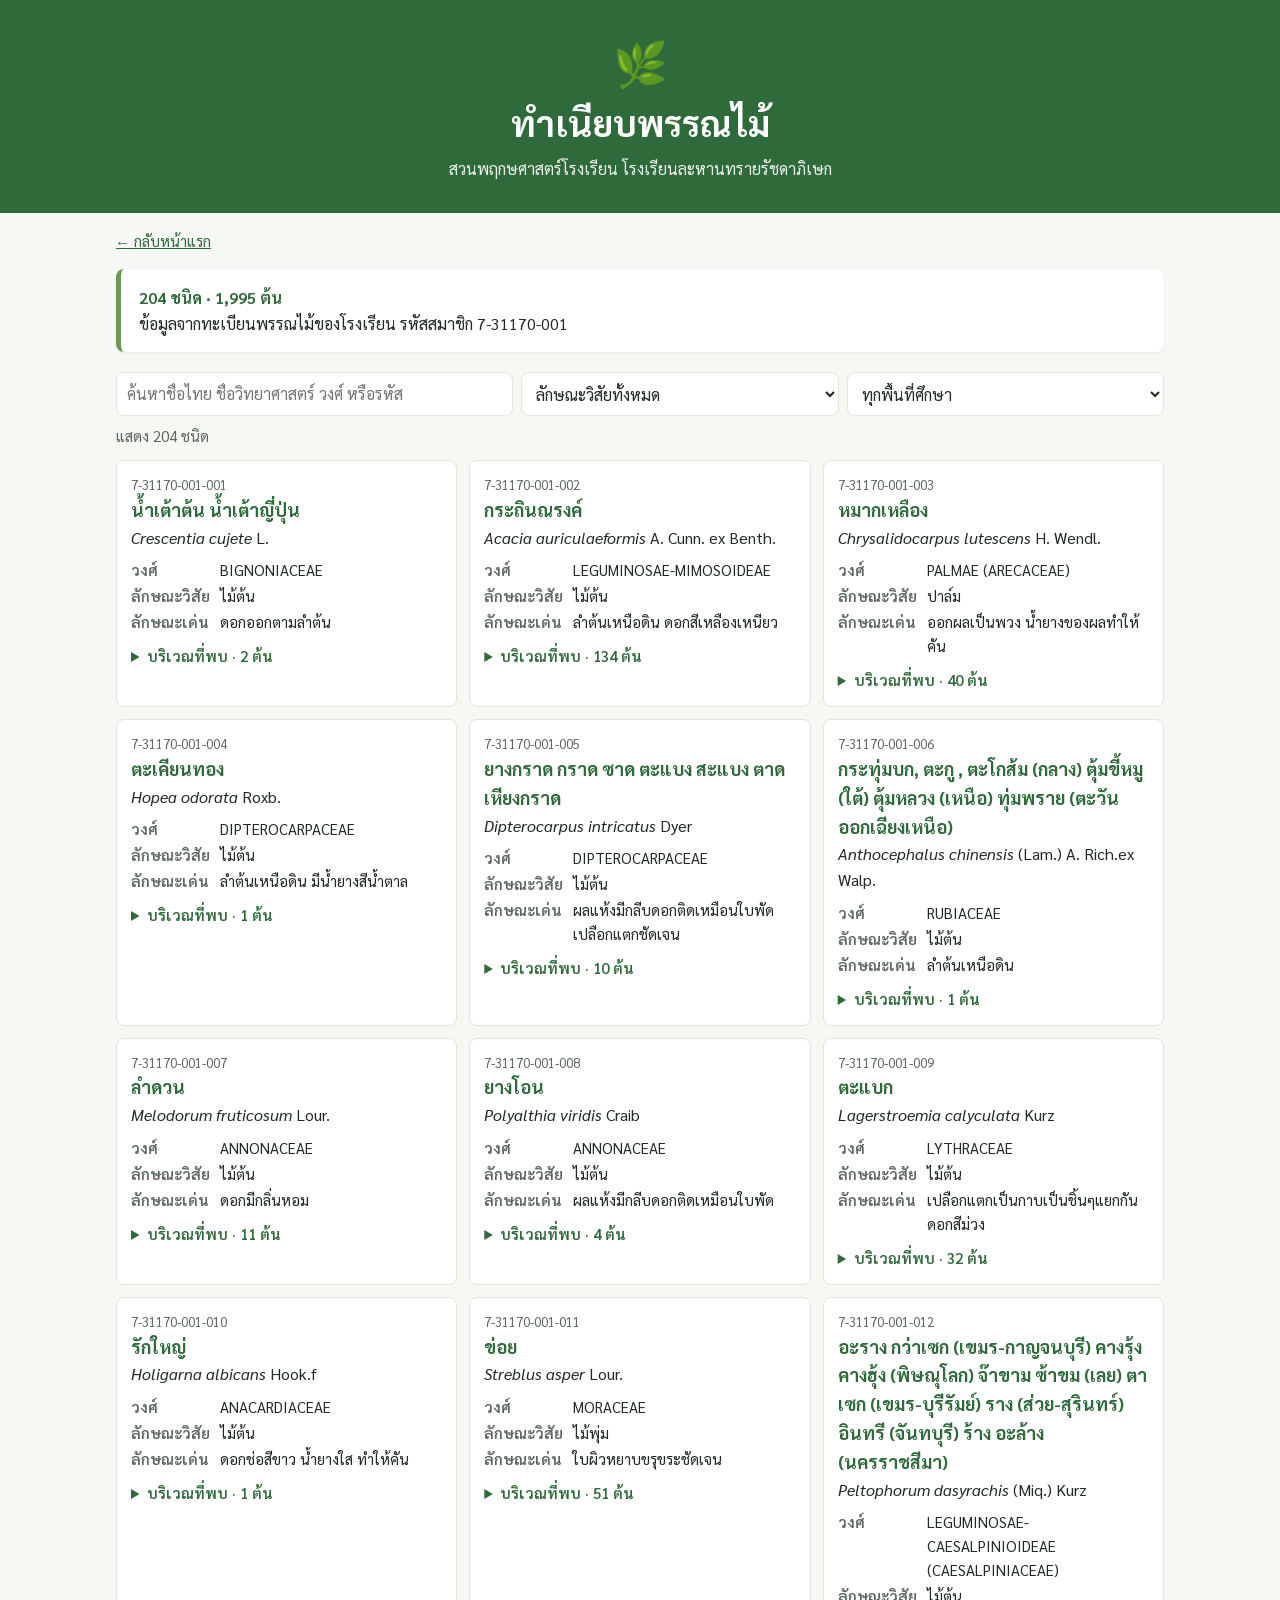
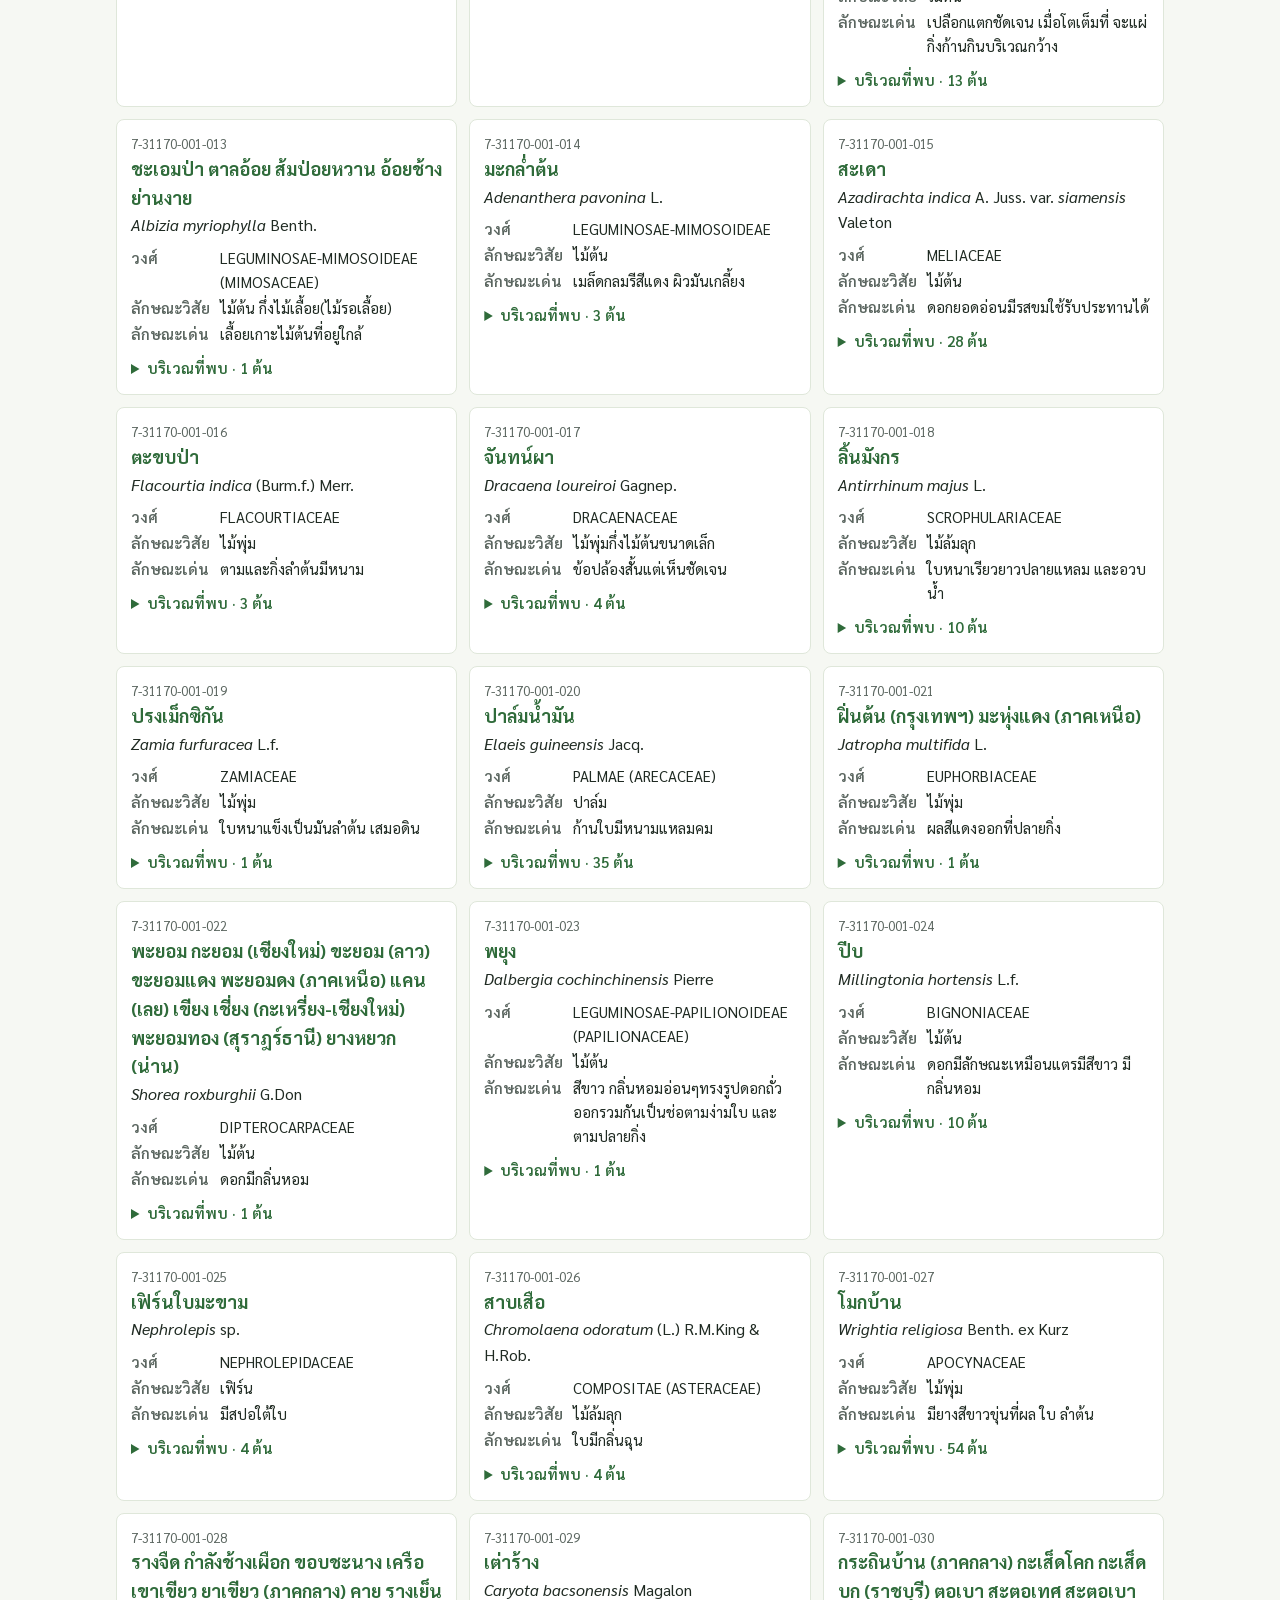
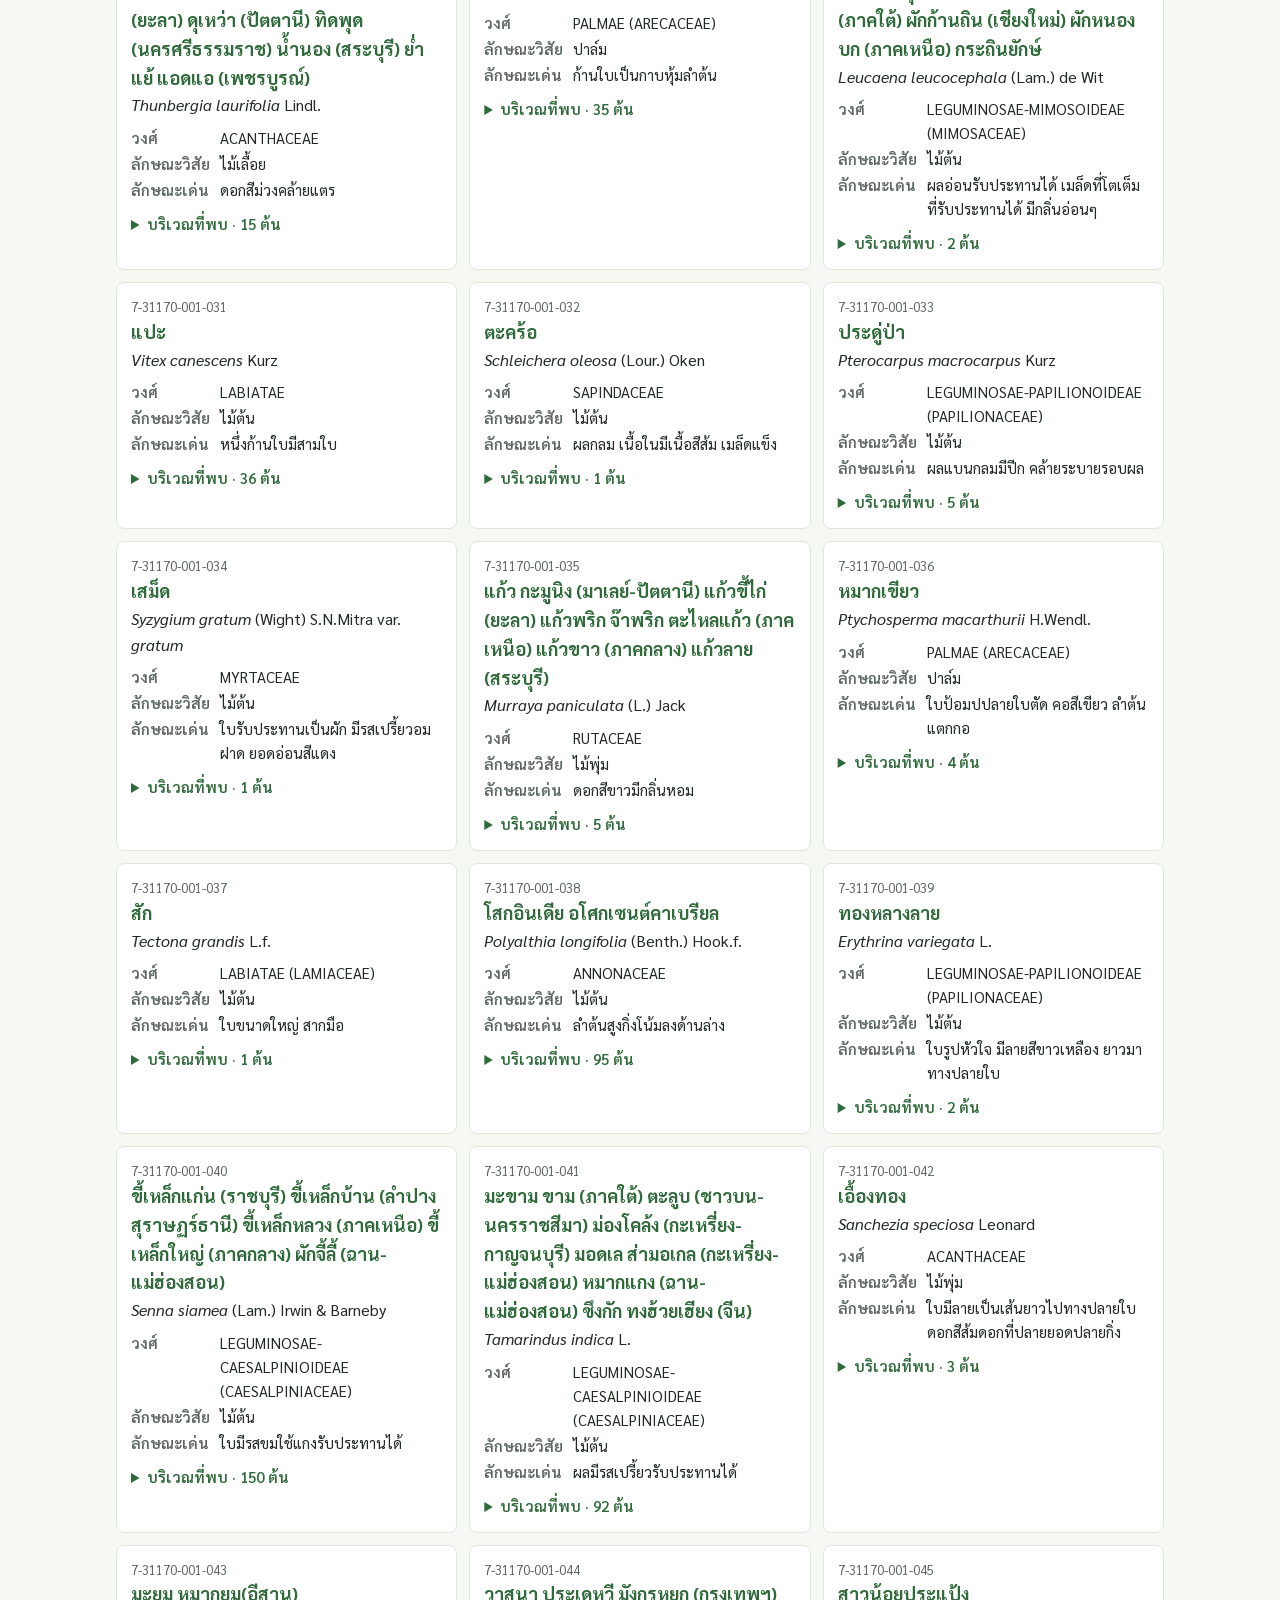
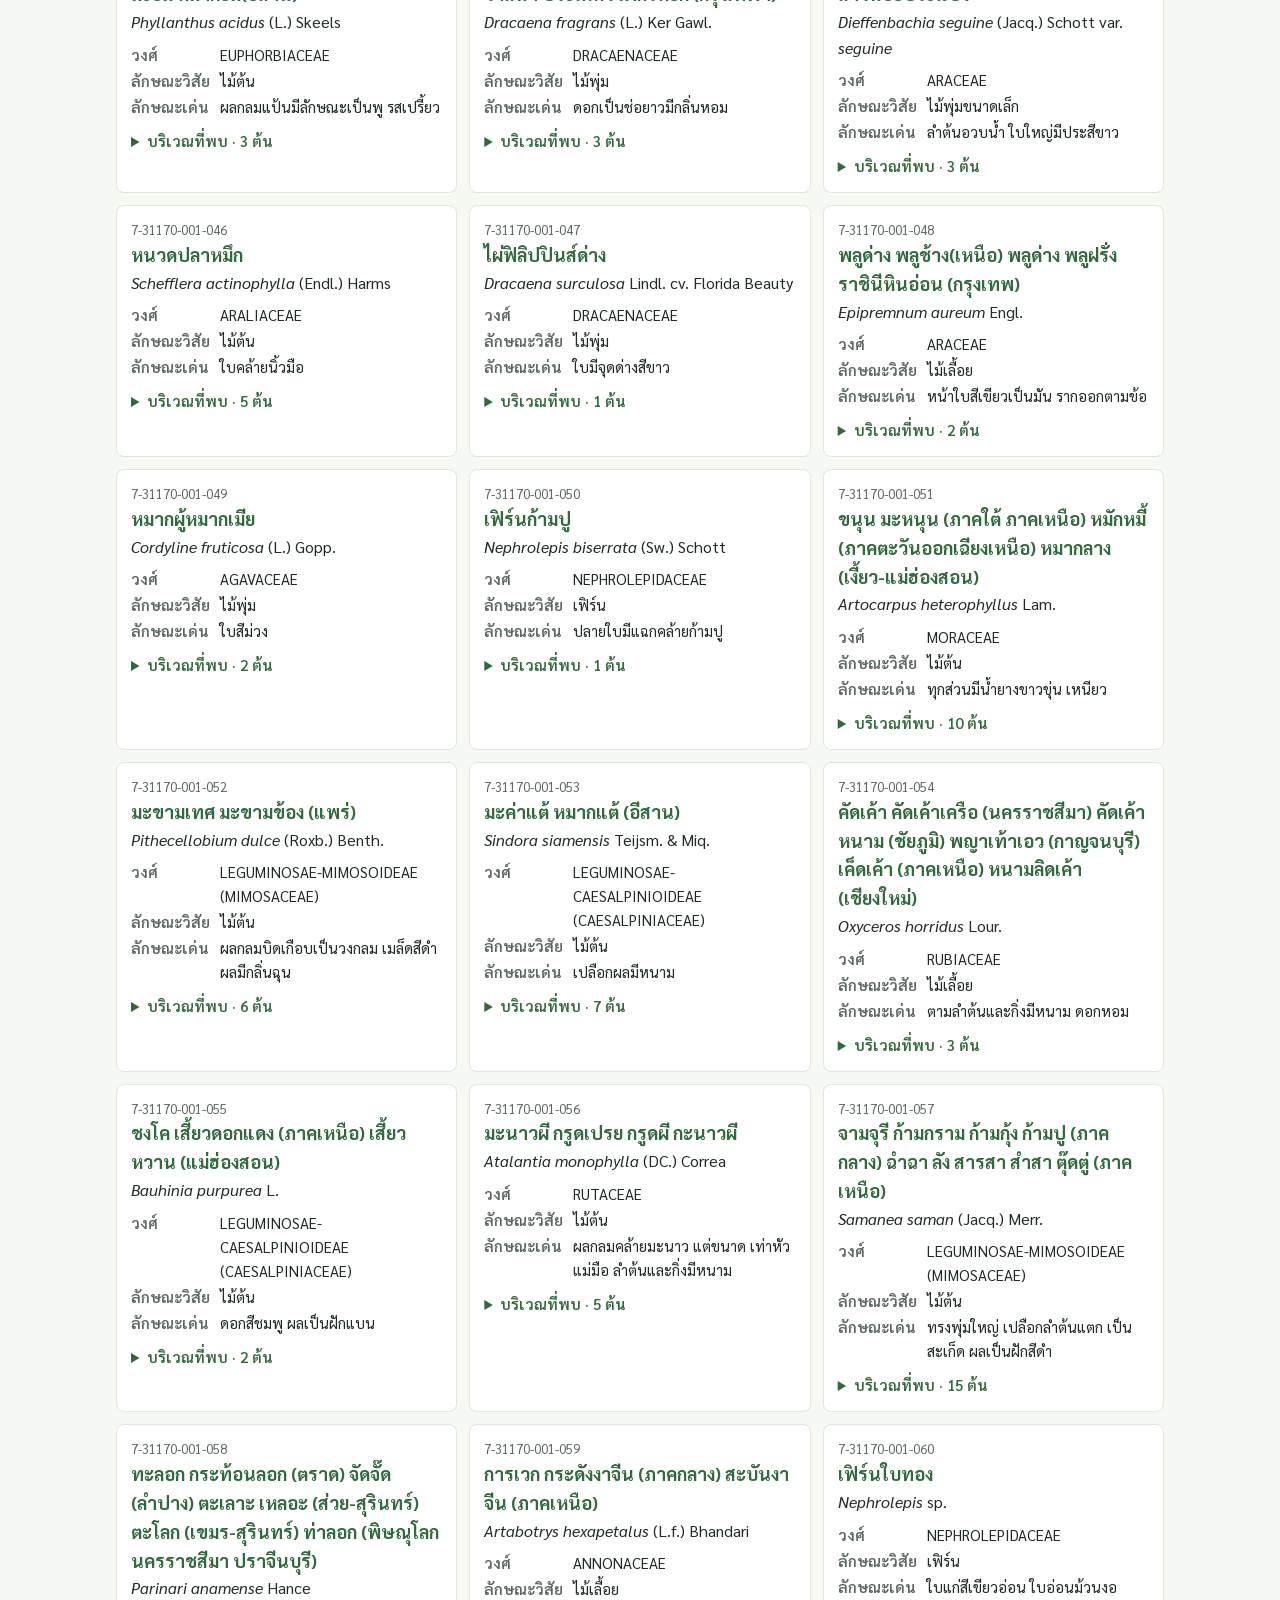
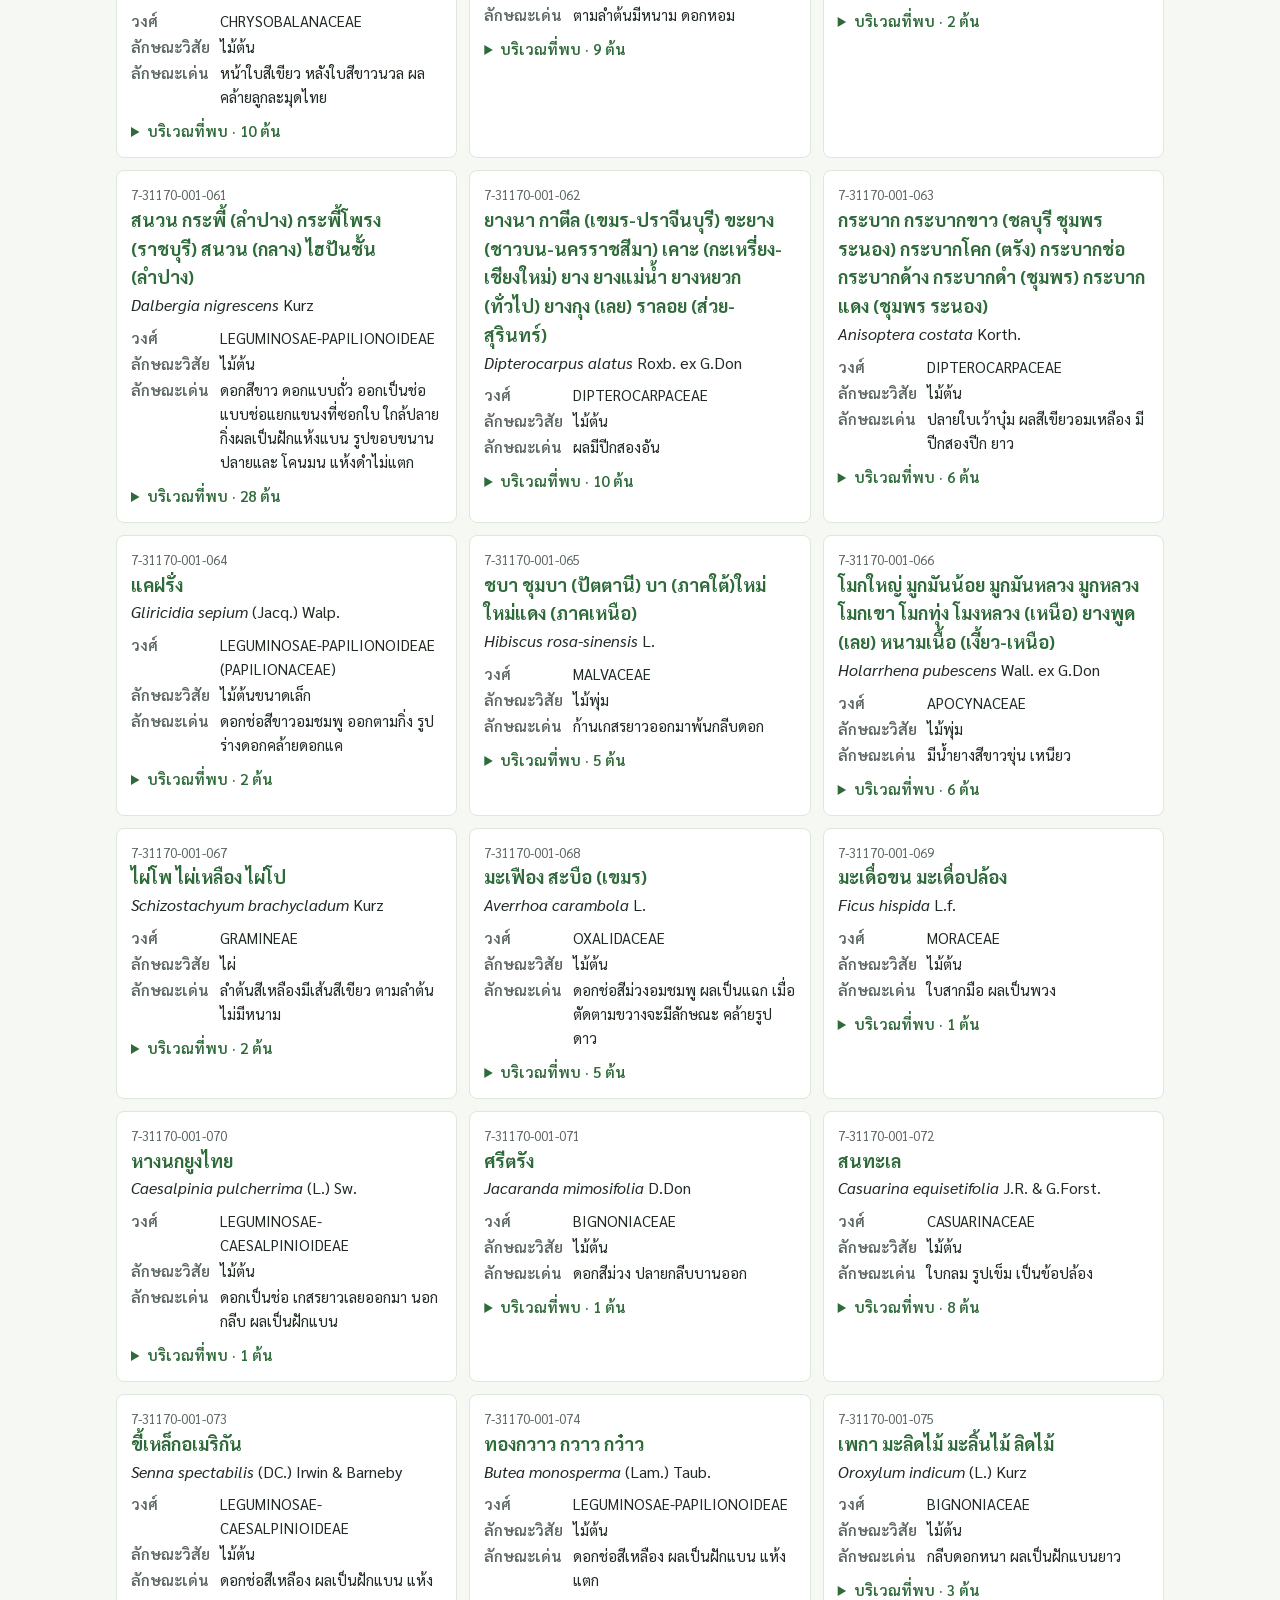
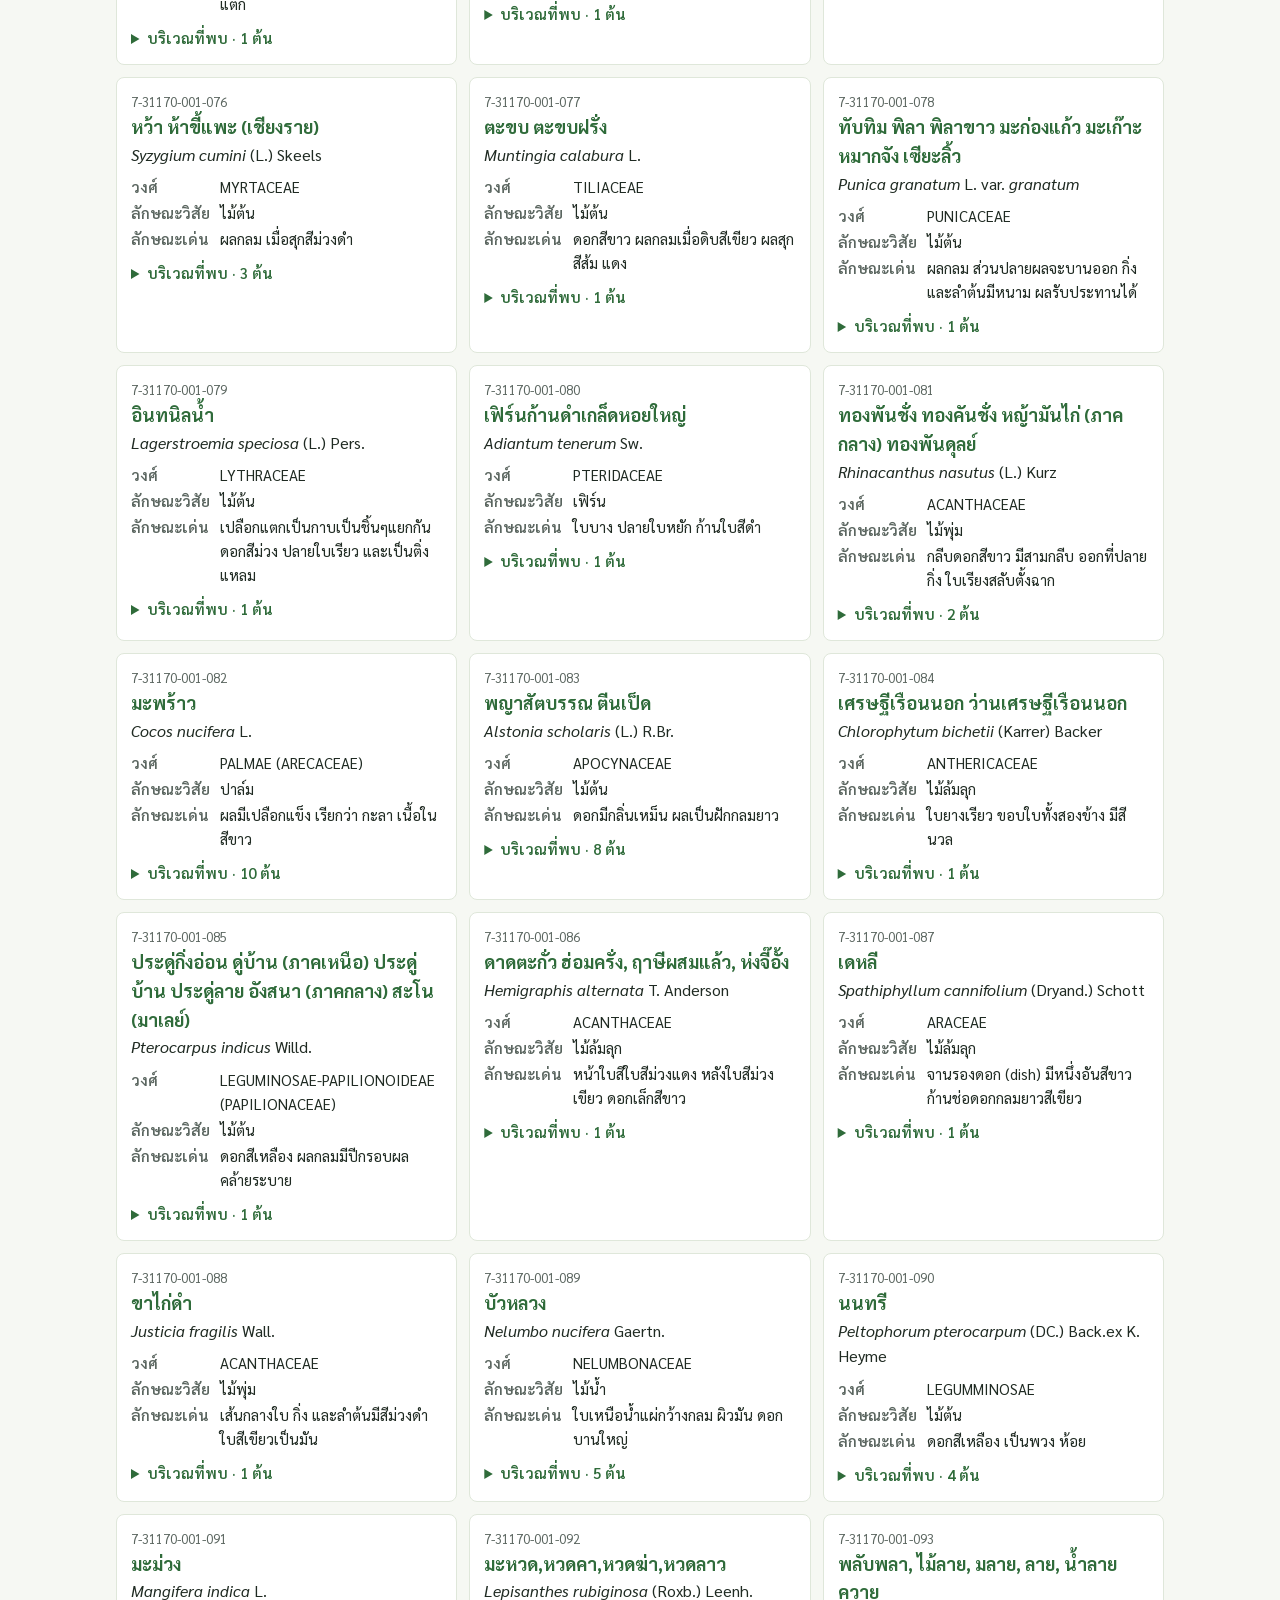
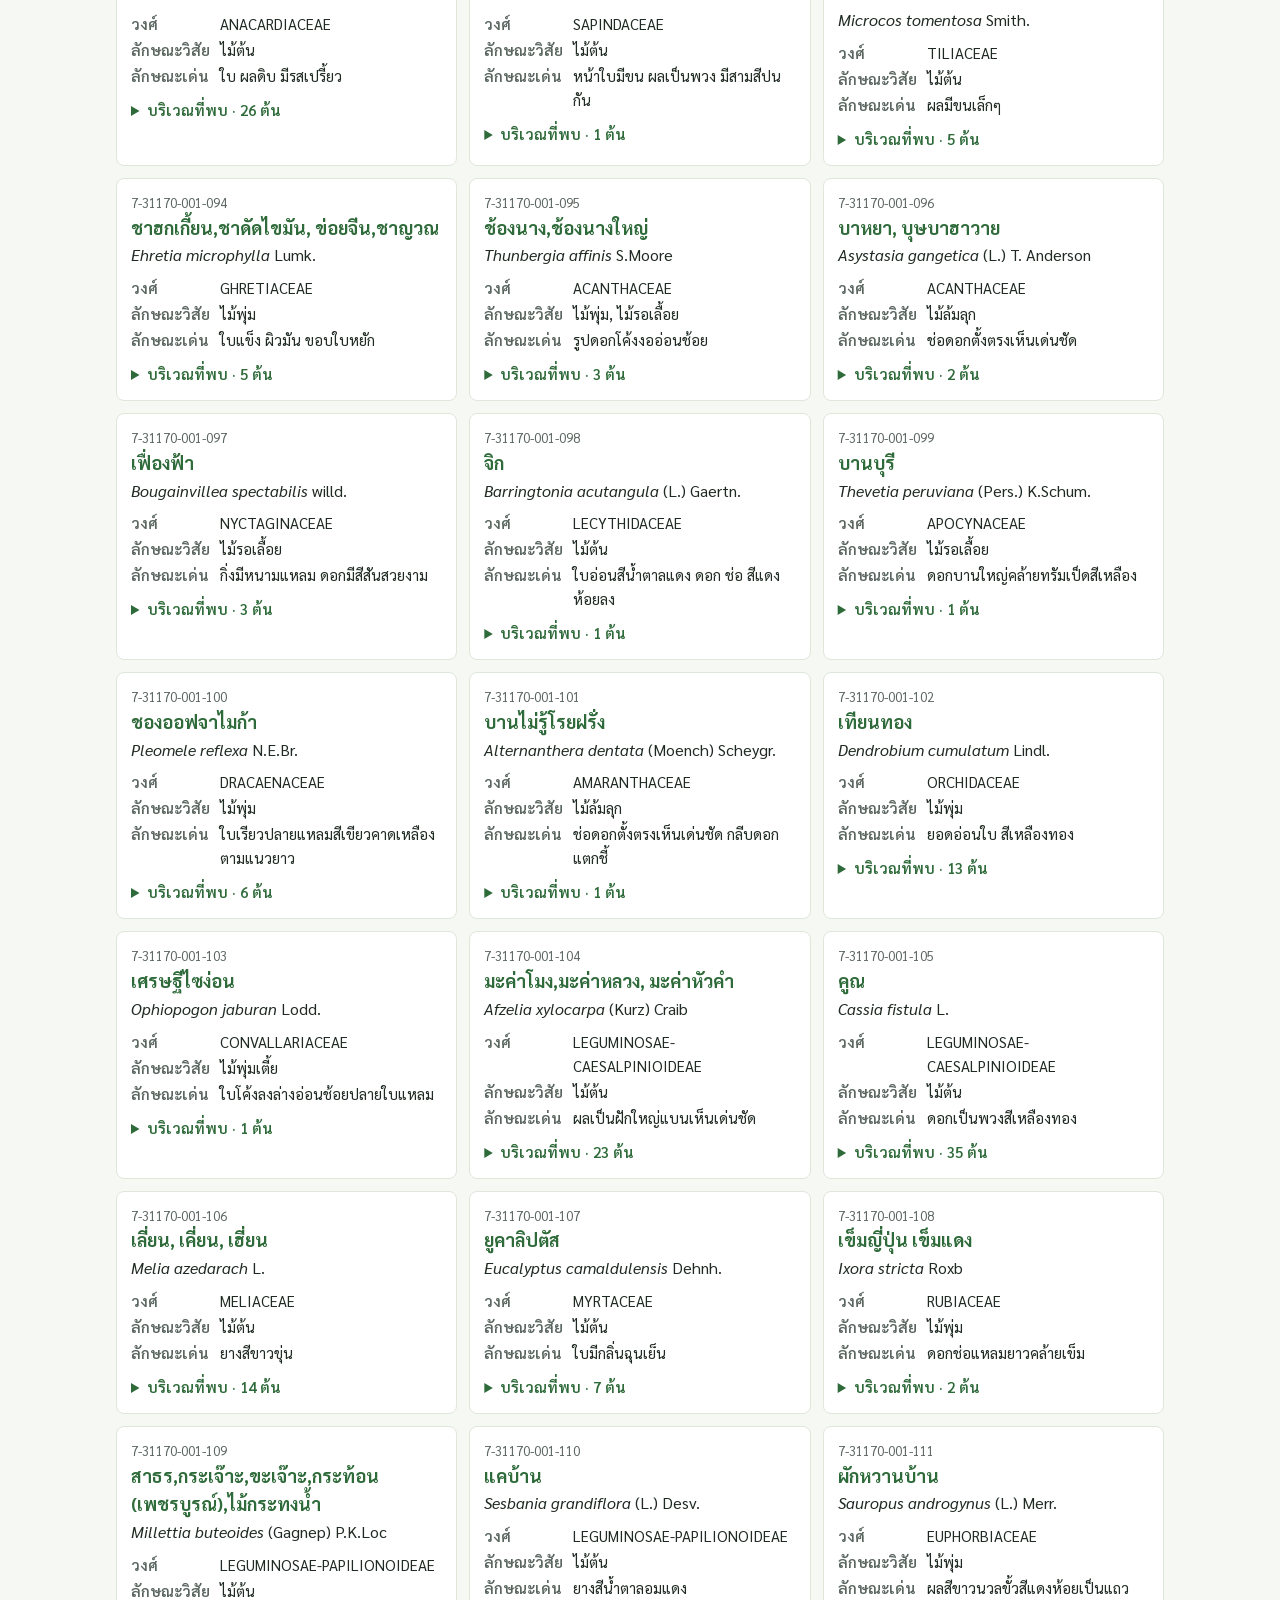
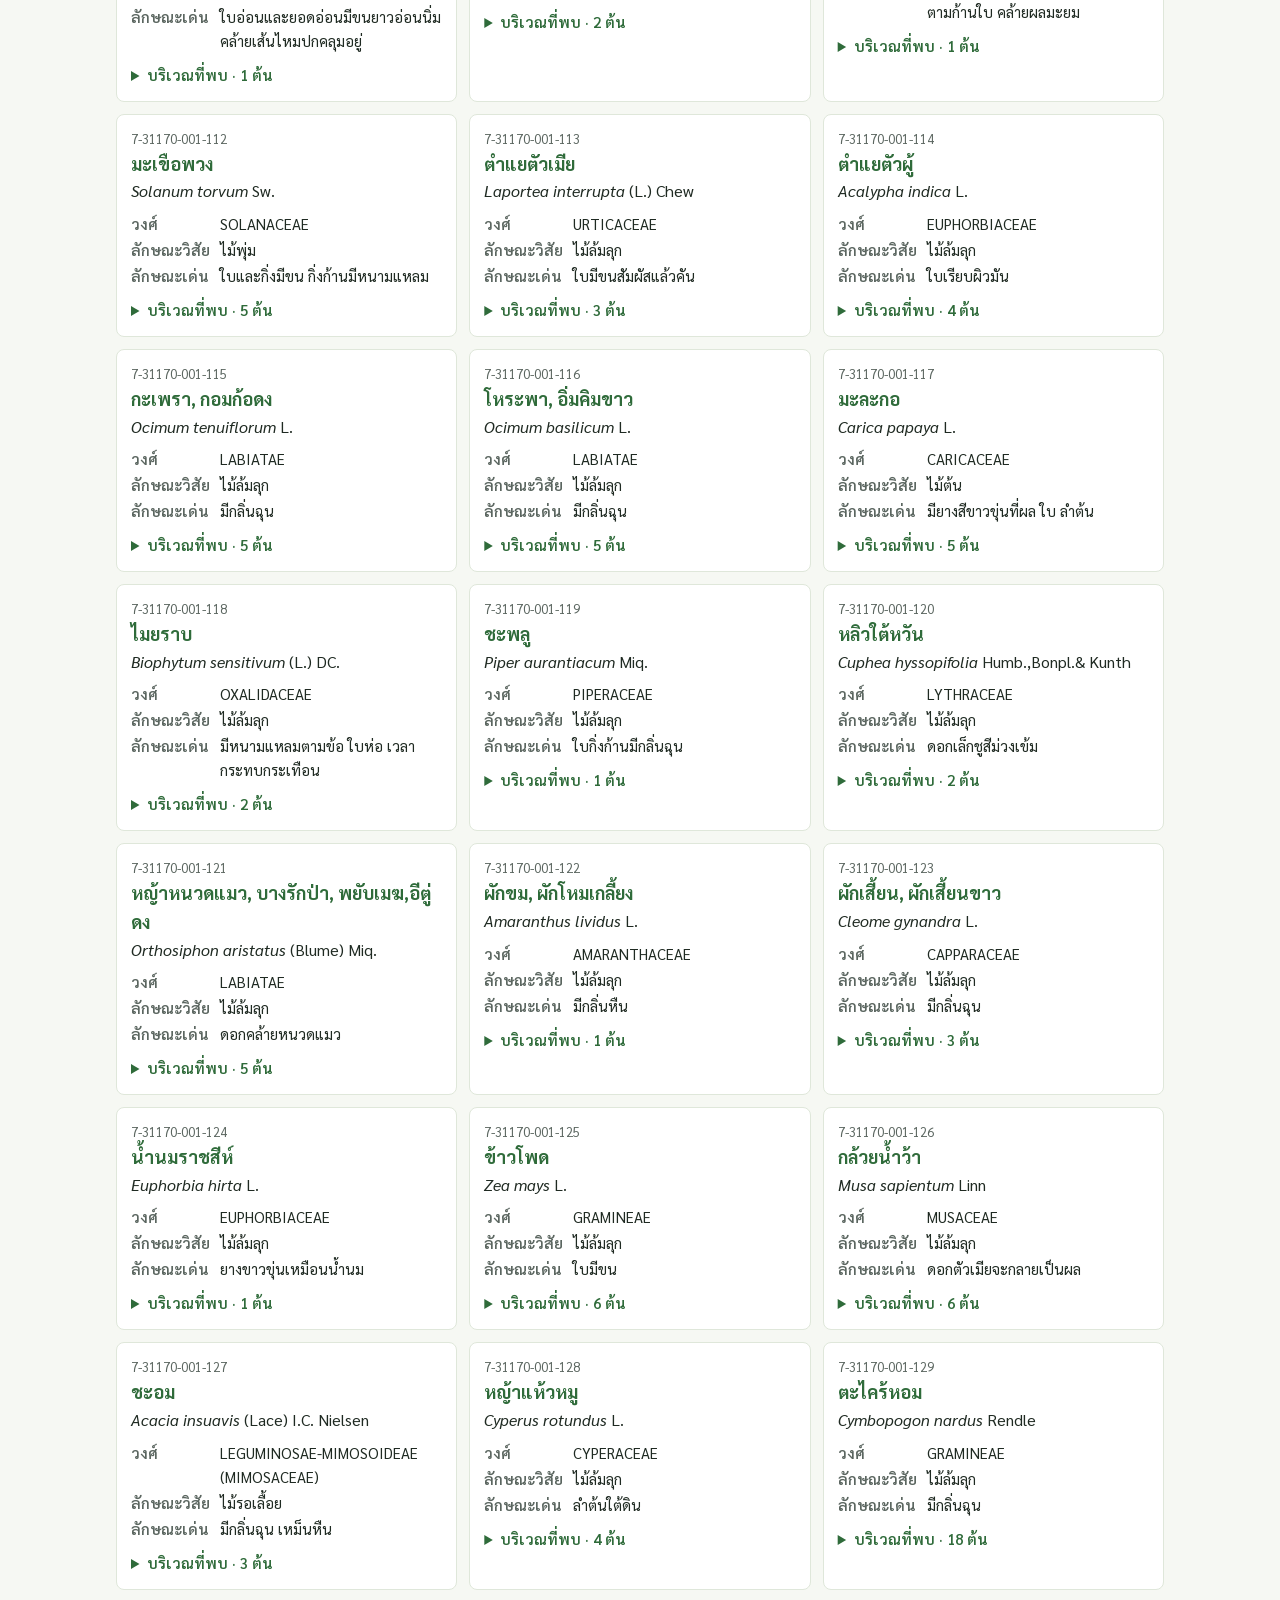
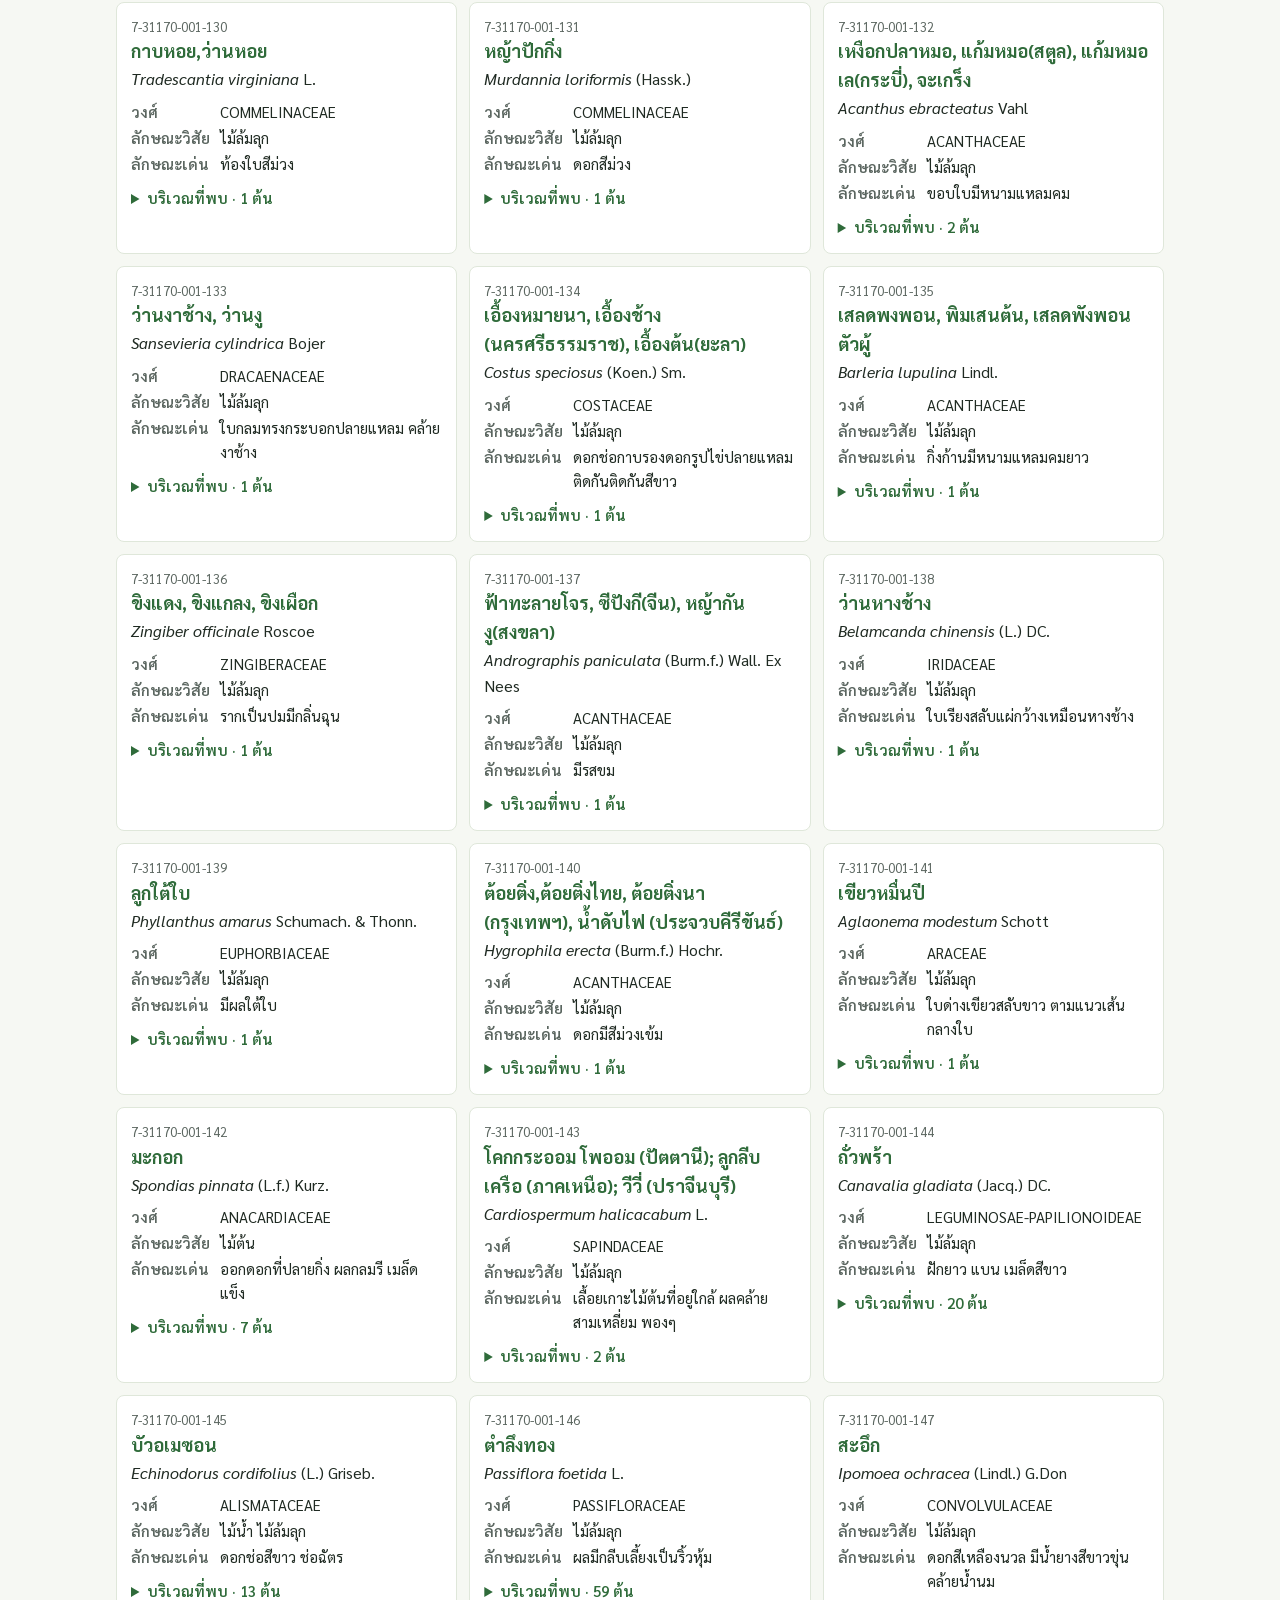
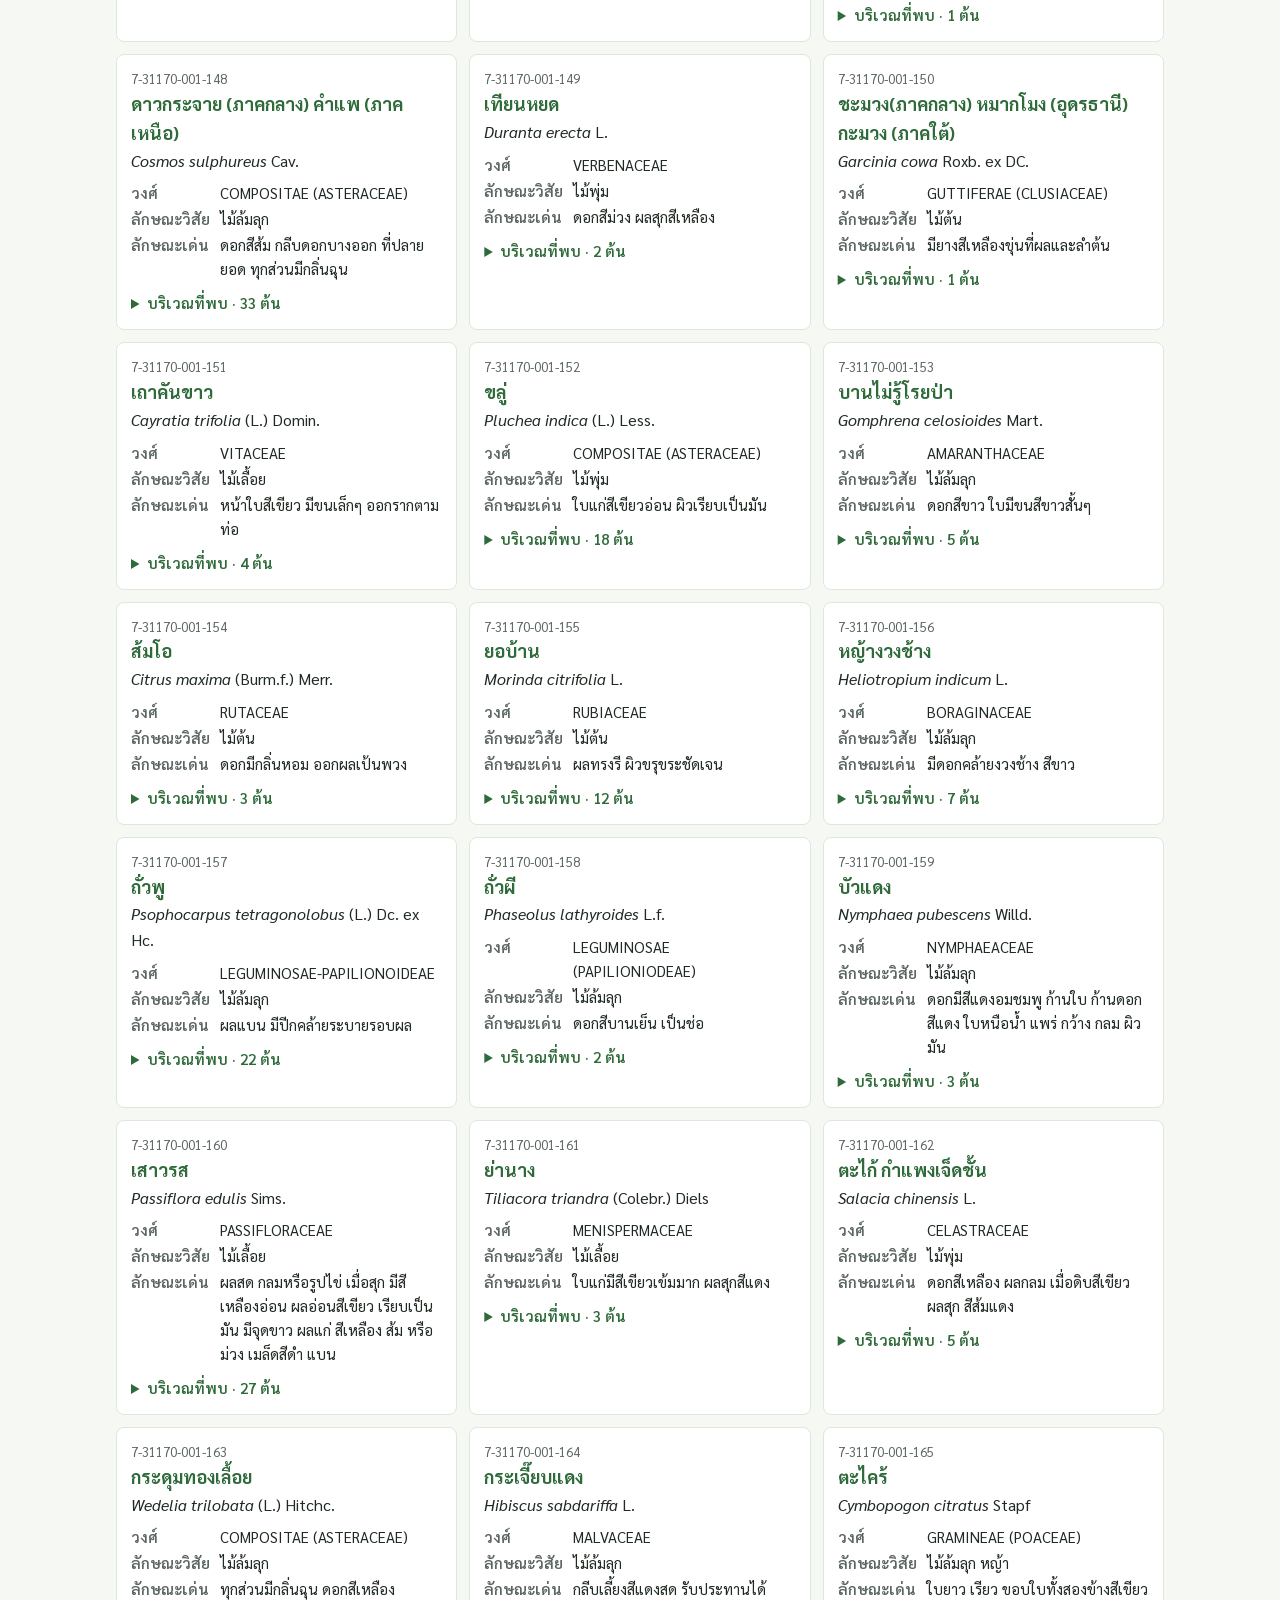
==== commit 999420c2: "ใช้ทะเบียนพรรณไม้ปี 59 (204 ชนิด 1,995 ต้น) - data/plant-register.csv: เปลี่ยนเป็นทะเบียนจากโฟลเดอร์" ====
--- a/plants.html
+++ b/plants.html
@@ -41,6 +41,7 @@
   .n { color:var(--muted); }
   .codes { font-size:13px; color:var(--muted); overflow-wrap:anywhere; }
   .empty { color:var(--muted); }
+  .pending { color:var(--muted); font-style:normal; }
   footer { text-align:center; font-size:14px; color:var(--muted); padding:20px 16px 32px; }
 </style>
 </head>
@@ -53,7 +54,7 @@
 <nav><a href="./">← กลับหน้าแรก</a></nav>
 <main>
   <div class="notice">
-    <strong>201 ชนิด · 1,987 ต้น</strong><br>
+    <strong>204 ชนิด · 1,995 ต้น</strong><br>
     ข้อมูลจากทะเบียนพรรณไม้ของโรงเรียน รหัสสมาชิก 7-31170-001
   </div>
 
@@ -62,7 +63,7 @@
     <select id="habit" aria-label="ลักษณะวิสัย"><option value="">ลักษณะวิสัยทั้งหมด</option><option value="ปาล์ม">ปาล์ม</option><option value="เฟิร์น">เฟิร์น</option><option value="ไผ่">ไผ่</option><option value="ไม้ต้น">ไม้ต้น</option><option value="ไม้ต้น กึ่งไม้เลื้อย(ไม้รอเลื้อย)">ไม้ต้น กึ่งไม้เลื้อย(ไม้รอเลื้อย)</option><option value="ไม้ต้นขนาดเล็ก">ไม้ต้นขนาดเล็ก</option><option value="ไม้น้ำ">ไม้น้ำ</option><option value="ไม้น้ำ ไม้ล้มลุก">ไม้น้ำ ไม้ล้มลุก</option><option value="ไม้พุ่ม">ไม้พุ่ม</option><option value="ไม้พุ่ม ไม้ล้มลุก">ไม้พุ่ม ไม้ล้มลุก</option><option value="ไม้พุ่ม ไม้เลื้อย">ไม้พุ่ม ไม้เลื้อย</option><option value="ไม้พุ่ม, ไม้รอเลื้อย">ไม้พุ่ม, ไม้รอเลื้อย</option><option value="ไม้พุ่มกึ่งไม้ต้นขนาดเล็ก">ไม้พุ่มกึ่งไม้ต้นขนาดเล็ก</option><option value="ไม้พุ่มขนาดเล็ก">ไม้พุ่มขนาดเล็ก</option><option value="ไม้พุ่มเตี้ย">ไม้พุ่มเตี้ย</option><option value="ไม้รอเลื้อย">ไม้รอเลื้อย</option><option value="ไม้รอเลื้อย ปาล์ม">ไม้รอเลื้อย ปาล์ม</option><option value="ไม้ล้มลุก">ไม้ล้มลุก</option><option value="ไม้ล้มลุก หญ้า">ไม้ล้มลุก หญ้า</option><option value="ไม้ล้มลุก ไม้พุ่ม">ไม้ล้มลุก ไม้พุ่ม</option><option value="ไม้ล้มลุก ไม้เลื้อย">ไม้ล้มลุก ไม้เลื้อย</option><option value="ไม้เลื้อย">ไม้เลื้อย</option></select>
     <select id="zone" aria-label="พื้นที่ศึกษา"><option value="">ทุกพื้นที่ศึกษา</option><option value="1">พื้นที่ศึกษาที่ 1</option><option value="2">พื้นที่ศึกษาที่ 2</option><option value="3">พื้นที่ศึกษาที่ 3</option><option value="4">พื้นที่ศึกษาที่ 4</option><option value="5">พื้นที่ศึกษาที่ 5</option><option value="6">พื้นที่ศึกษาที่ 6</option><option value="7">พื้นที่ศึกษาที่ 7</option><option value="8">พื้นที่ศึกษาที่ 8</option><option value="9">พื้นที่ศึกษาที่ 9</option><option value="10">พื้นที่ศึกษาที่ 10</option><option value="11">พื้นที่ศึกษาที่ 11</option><option value="12">พื้นที่ศึกษาที่ 12</option><option value="13">พื้นที่ศึกษาที่ 13</option><option value="14">พื้นที่ศึกษาที่ 14</option><option value="15">พื้นที่ศึกษาที่ 15</option><option value="16">พื้นที่ศึกษาที่ 16</option><option value="17">พื้นที่ศึกษาที่ 17</option></select>
   </div>
-  <p class="count" id="count" aria-live="polite">แสดง 201 ชนิด</p>
+  <p class="count" id="count" aria-live="polite">แสดง 204 ชนิด</p>
 
   <div class="plants" id="plants">
     <article class="plant" id="p001" data-habit="ไม้ต้น" data-zones=" 1 5 " data-search="7-31170-001-001 น้ำเต้าต้น น้ำเต้าญี่ปุ่น crescentia cujete l. bignoniaceae">
@@ -2877,6 +2878,48 @@
       <details>
         <summary>บริเวณที่พบ · 5 ต้น</summary>
         <ul><li>พื้นที่ศึกษาที่ 7 หลังอาคาร 3 <span class="n">(1 ต้น)</span><br><span class="codes">7-31170-001-201/1</span></li><li>พื้นที่ศึกษาที่ 17 สนามฟุตบอล <span class="n">(4 ต้น)</span><br><span class="codes">7-31170-001-201/2, 7-31170-001-201/3, 7-31170-001-201/4, 7-31170-001-201/5</span></li></ul>
+      </details>
+    </article>
+    <article class="plant" id="p202" data-habit="" data-zones=" 2 " data-search="7-31170-001-202 หญ้าแฝก  ">
+      <p class="code">7-31170-001-202</p>
+      <h3>หญ้าแฝก</h3>
+      <p class="sci"><span class="pending">อยู่ระหว่างรวบรวมข้อมูล</span></p>
+      <dl>
+        <dt>วงศ์</dt><dd><span class="pending">อยู่ระหว่างรวบรวมข้อมูล</span></dd>
+        <dt>ลักษณะวิสัย</dt><dd><span class="pending">อยู่ระหว่างรวบรวมข้อมูล</span></dd>
+        <dt>ลักษณะเด่น</dt><dd><span class="pending">อยู่ระหว่างรวบรวมข้อมูล</span></dd>
+      </dl>
+      <details>
+        <summary>บริเวณที่พบ · 3 ต้น</summary>
+        <ul><li>พื้นที่ศึกษาที่ 2 ทิศเหนือศูนย์สิ่งแวดล้อม <span class="n">(3 ต้น)</span><br><span class="codes">7-31170-001-202/1, 7-31170-001-202/2, 7-31170-001-202/3</span></li></ul>
+      </details>
+    </article>
+    <article class="plant" id="p204" data-habit="ไม้ต้น" data-zones=" 16 " data-search="7-31170-001-204 เลียบ  ">
+      <p class="code">7-31170-001-204</p>
+      <h3>เลียบ</h3>
+      <p class="sci"><span class="pending">อยู่ระหว่างรวบรวมข้อมูล</span></p>
+      <dl>
+        <dt>วงศ์</dt><dd><span class="pending">อยู่ระหว่างรวบรวมข้อมูล</span></dd>
+        <dt>ลักษณะวิสัย</dt><dd>ไม้ต้น</dd>
+        <dt>ลักษณะเด่น</dt><dd><span class="pending">อยู่ระหว่างรวบรวมข้อมูล</span></dd>
+      </dl>
+      <details>
+        <summary>บริเวณที่พบ · 2 ต้น</summary>
+        <ul><li>พื้นที่ศึกษาที่ 16 หอประชุม <span class="n">(2 ต้น)</span><br><span class="codes">7-31170-001-204/1, 7-31170-001-204/2</span></li></ul>
+      </details>
+    </article>
+    <article class="plant" id="p205" data-habit="ไม้ต้น" data-zones=" 16 17 " data-search="7-31170-001-205 รวงผึ้ง  ">
+      <p class="code">7-31170-001-205</p>
+      <h3>รวงผึ้ง</h3>
+      <p class="sci"><span class="pending">อยู่ระหว่างรวบรวมข้อมูล</span></p>
+      <dl>
+        <dt>วงศ์</dt><dd><span class="pending">อยู่ระหว่างรวบรวมข้อมูล</span></dd>
+        <dt>ลักษณะวิสัย</dt><dd>ไม้ต้น</dd>
+        <dt>ลักษณะเด่น</dt><dd><span class="pending">อยู่ระหว่างรวบรวมข้อมูล</span></dd>
+      </dl>
+      <details>
+        <summary>บริเวณที่พบ · 3 ต้น</summary>
+        <ul><li>พื้นที่ศึกษาที่ 17 สนามฟุตบอล <span class="n">(1 ต้น)</span><br><span class="codes">7-31170-001-205/1</span></li><li>พื้นที่ศึกษาที่ 16 หอประชุม <span class="n">(2 ต้น)</span><br><span class="codes">7-31170-001-205/2, 7-31170-001-205/3</span></li></ul>
       </details>
     </article>
   </div>
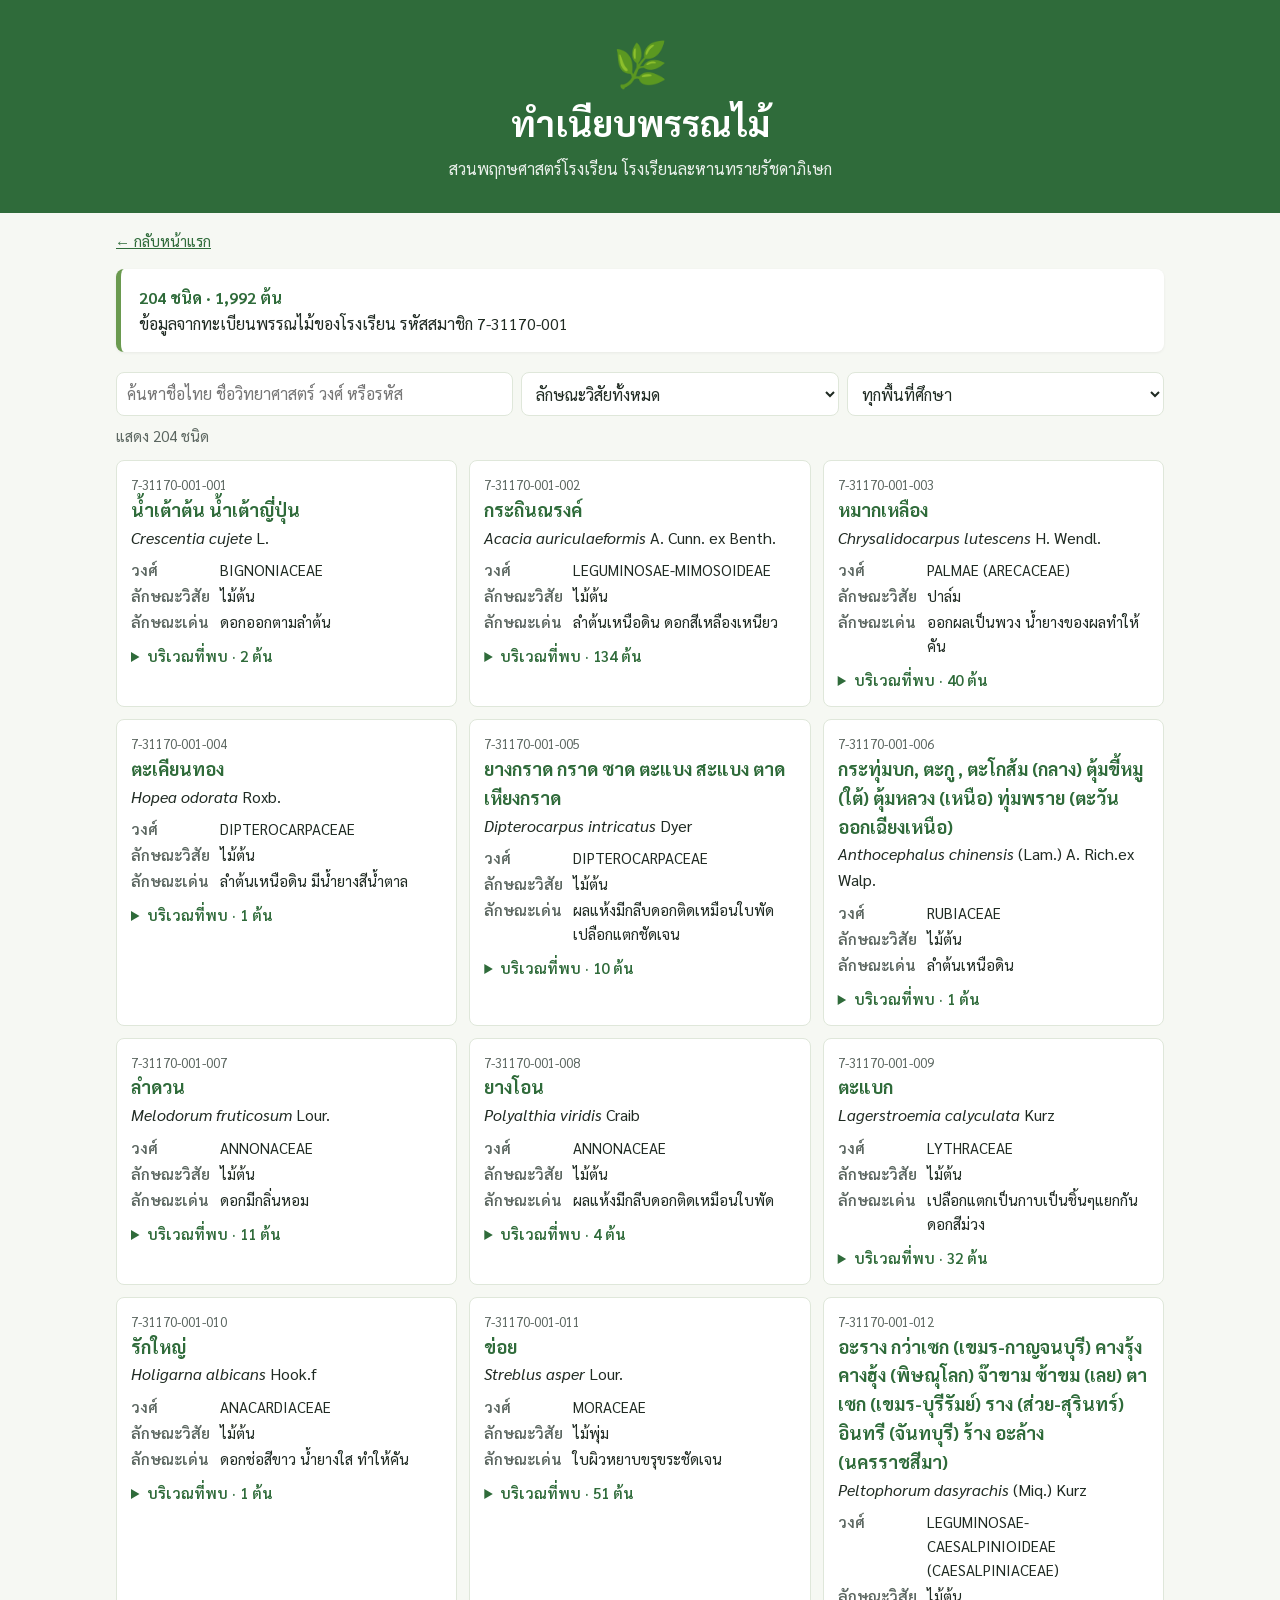
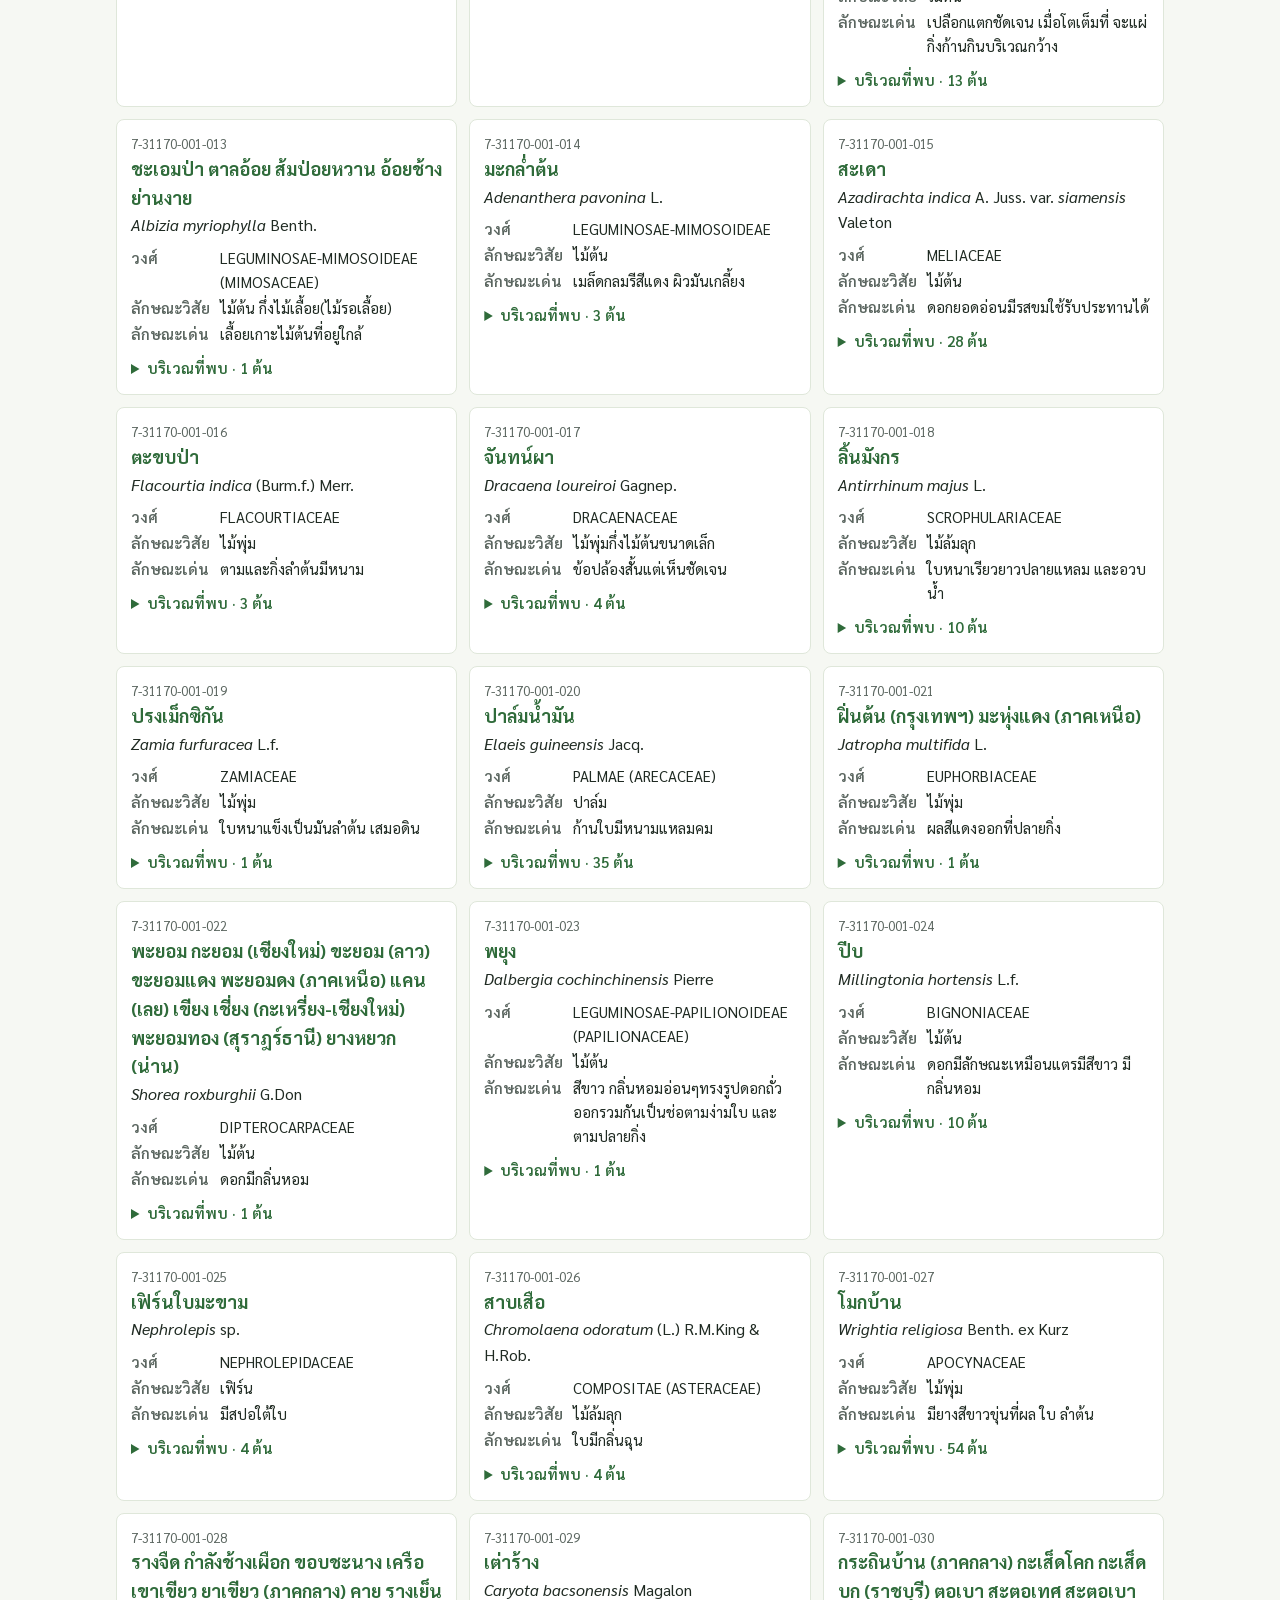
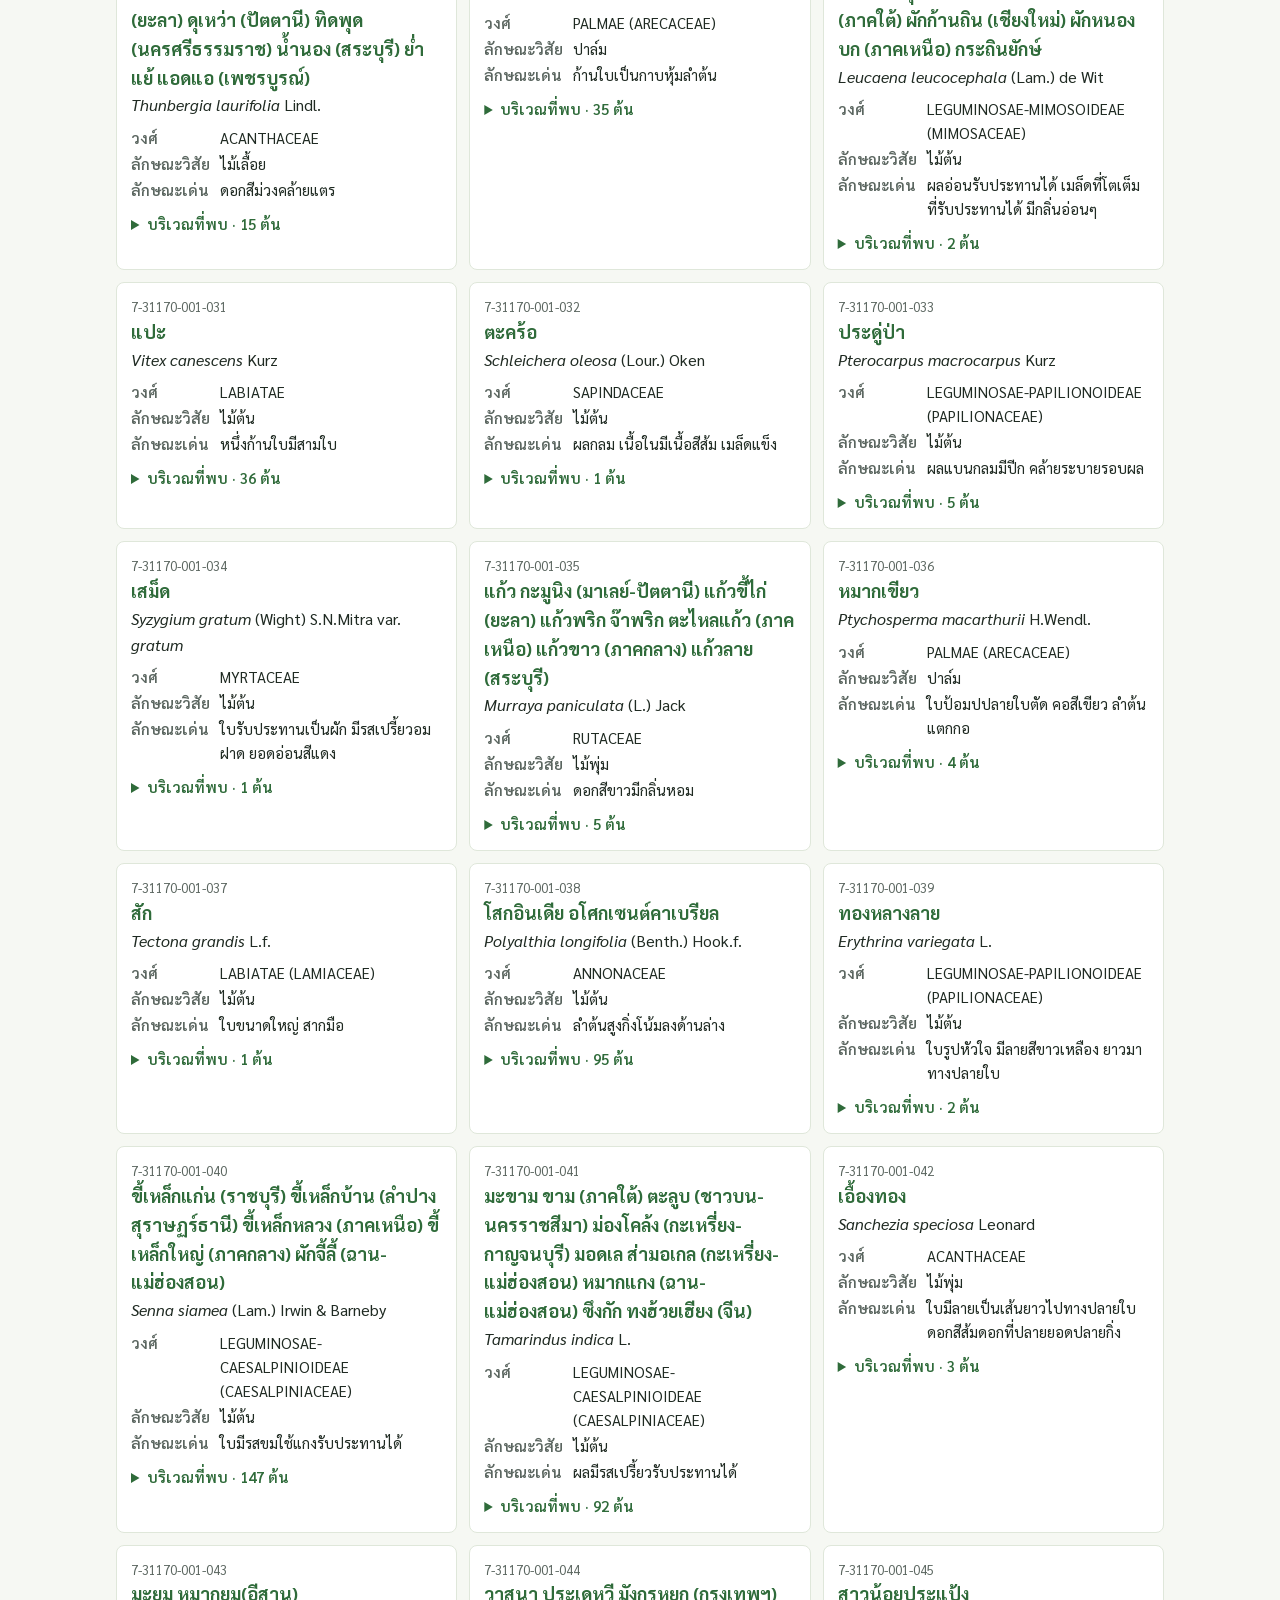
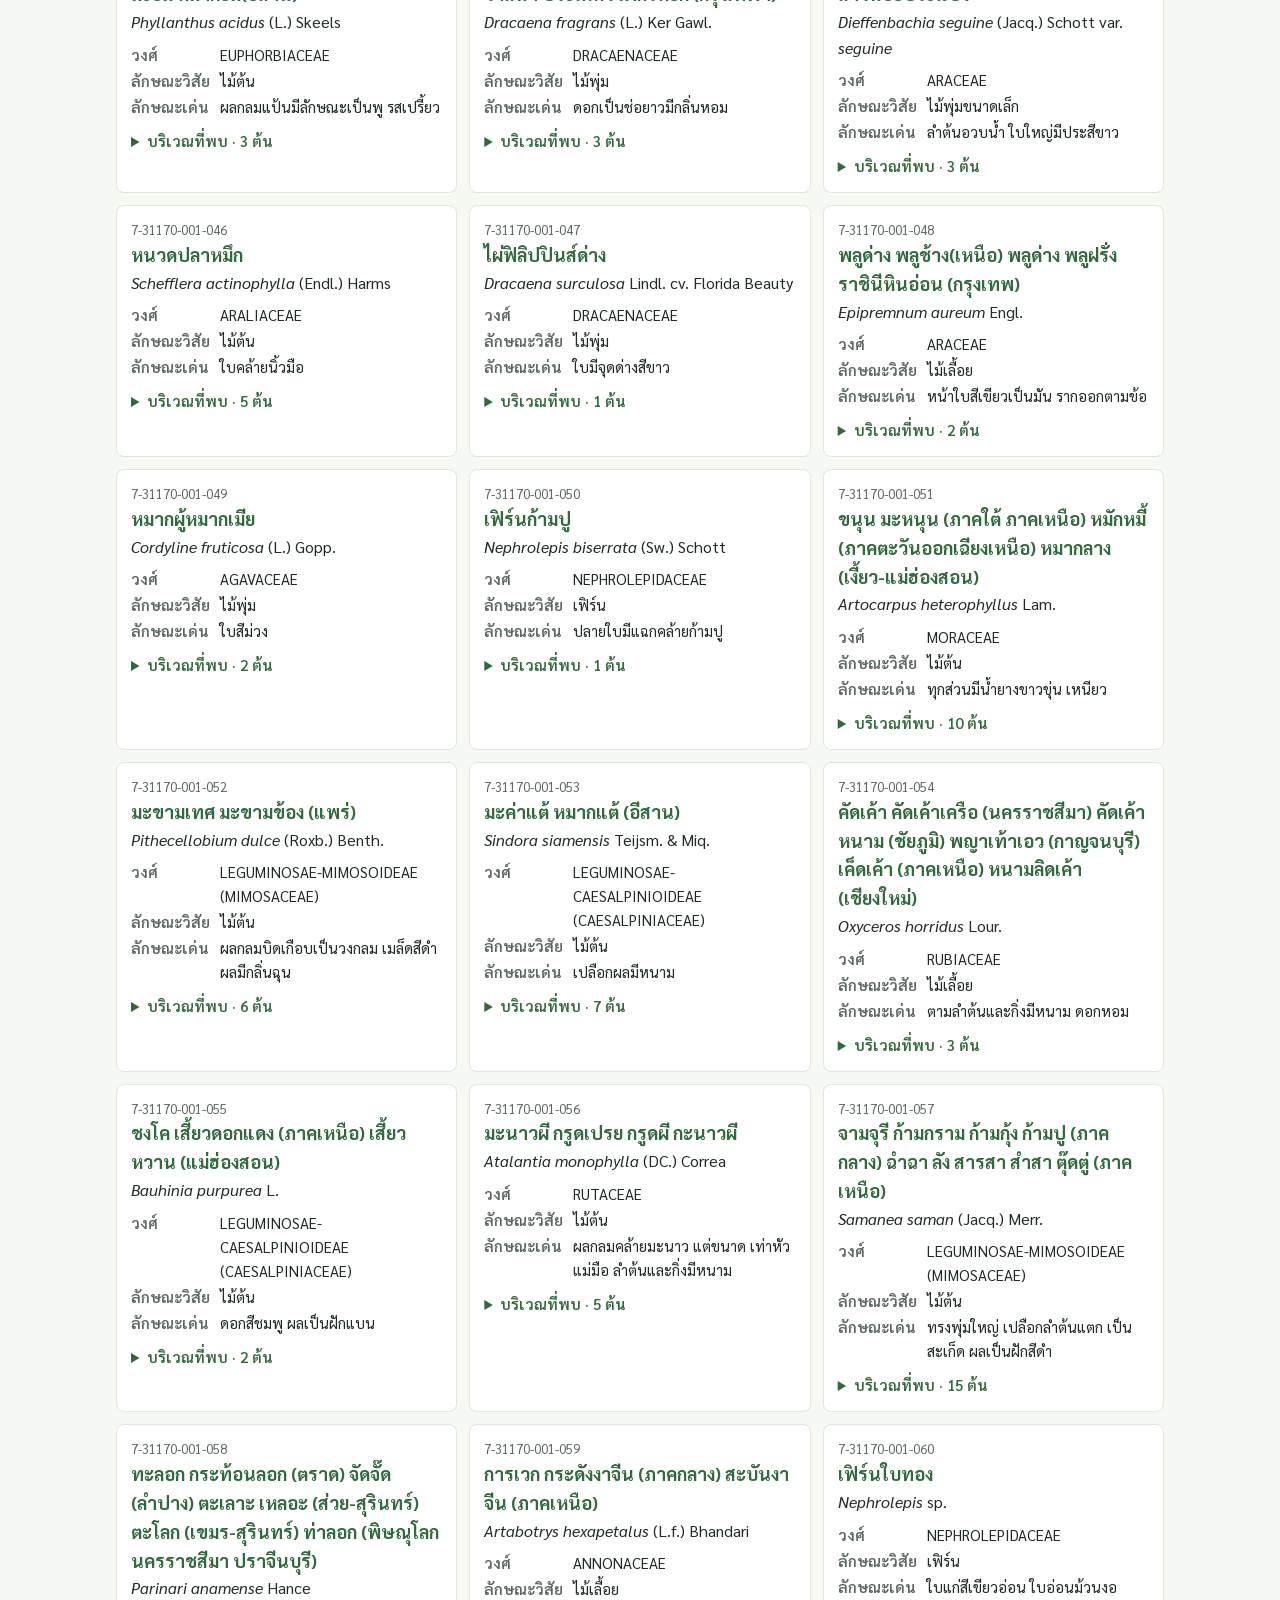
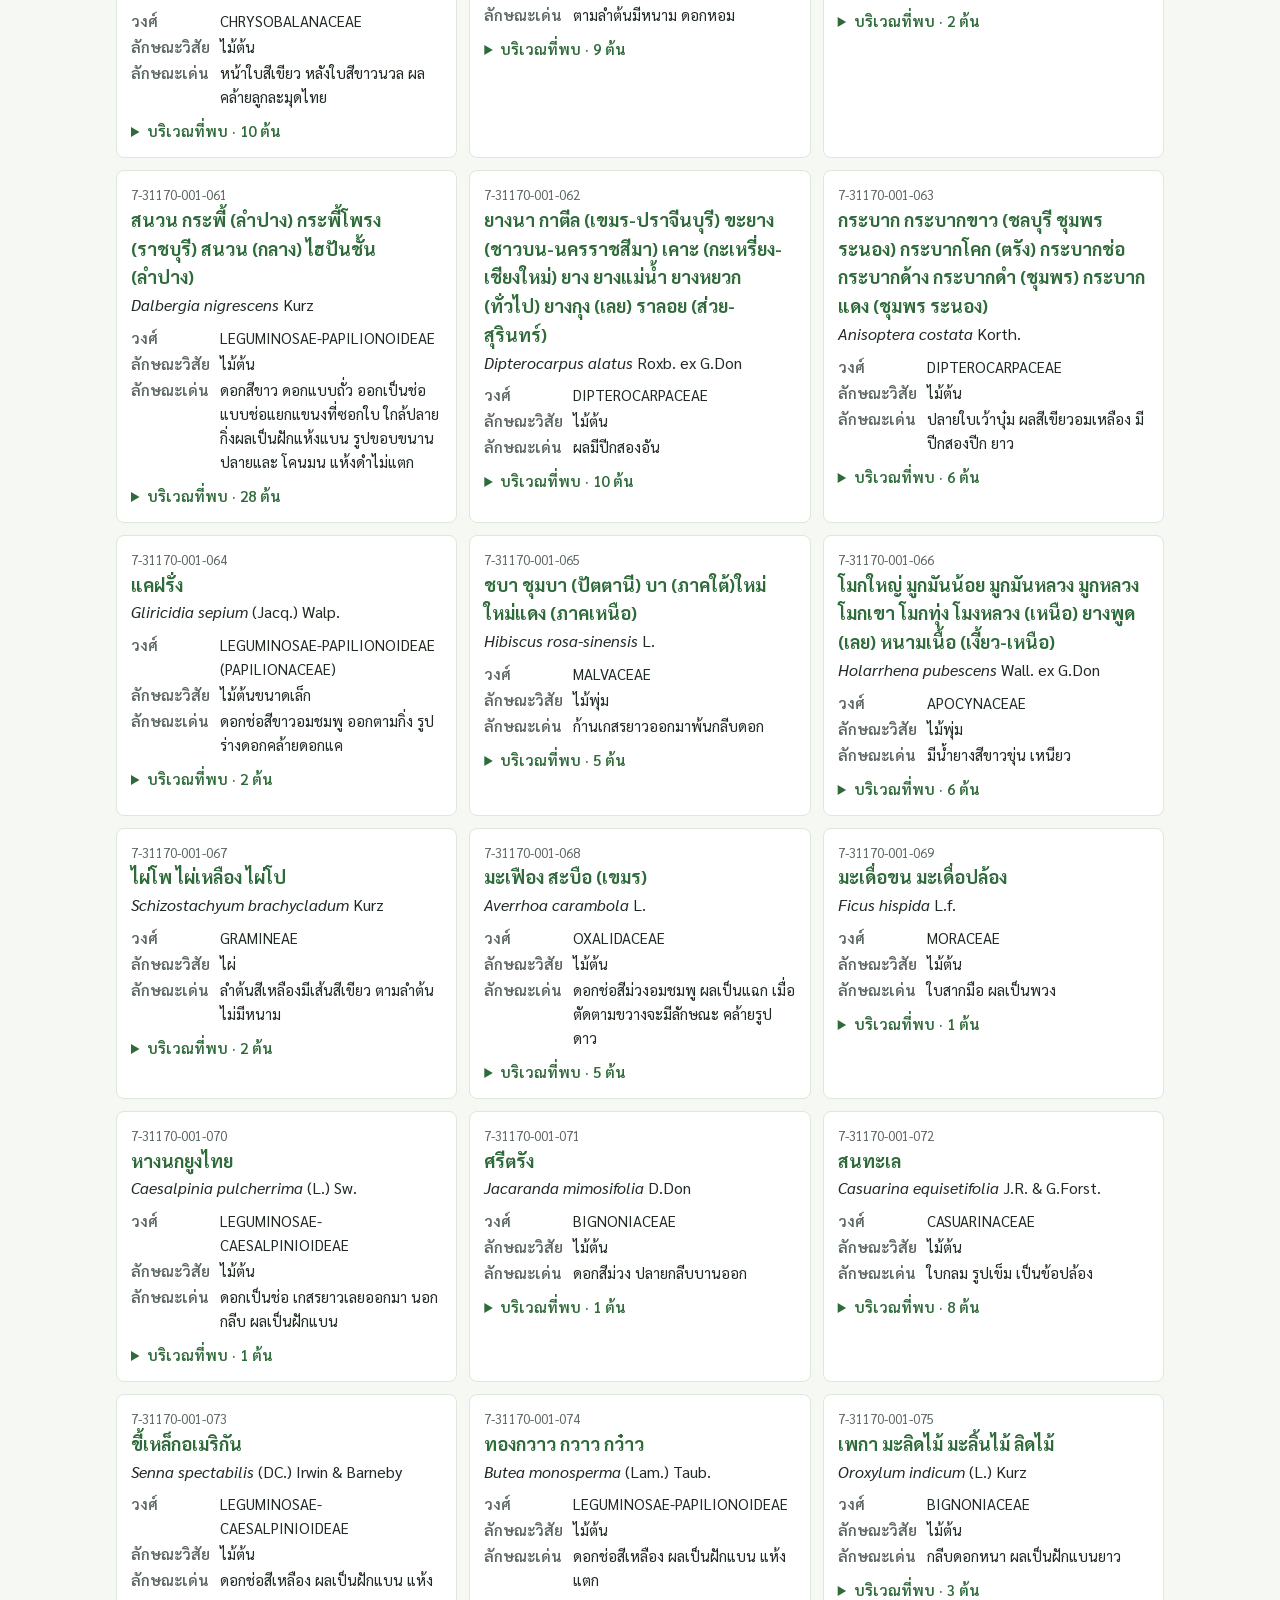
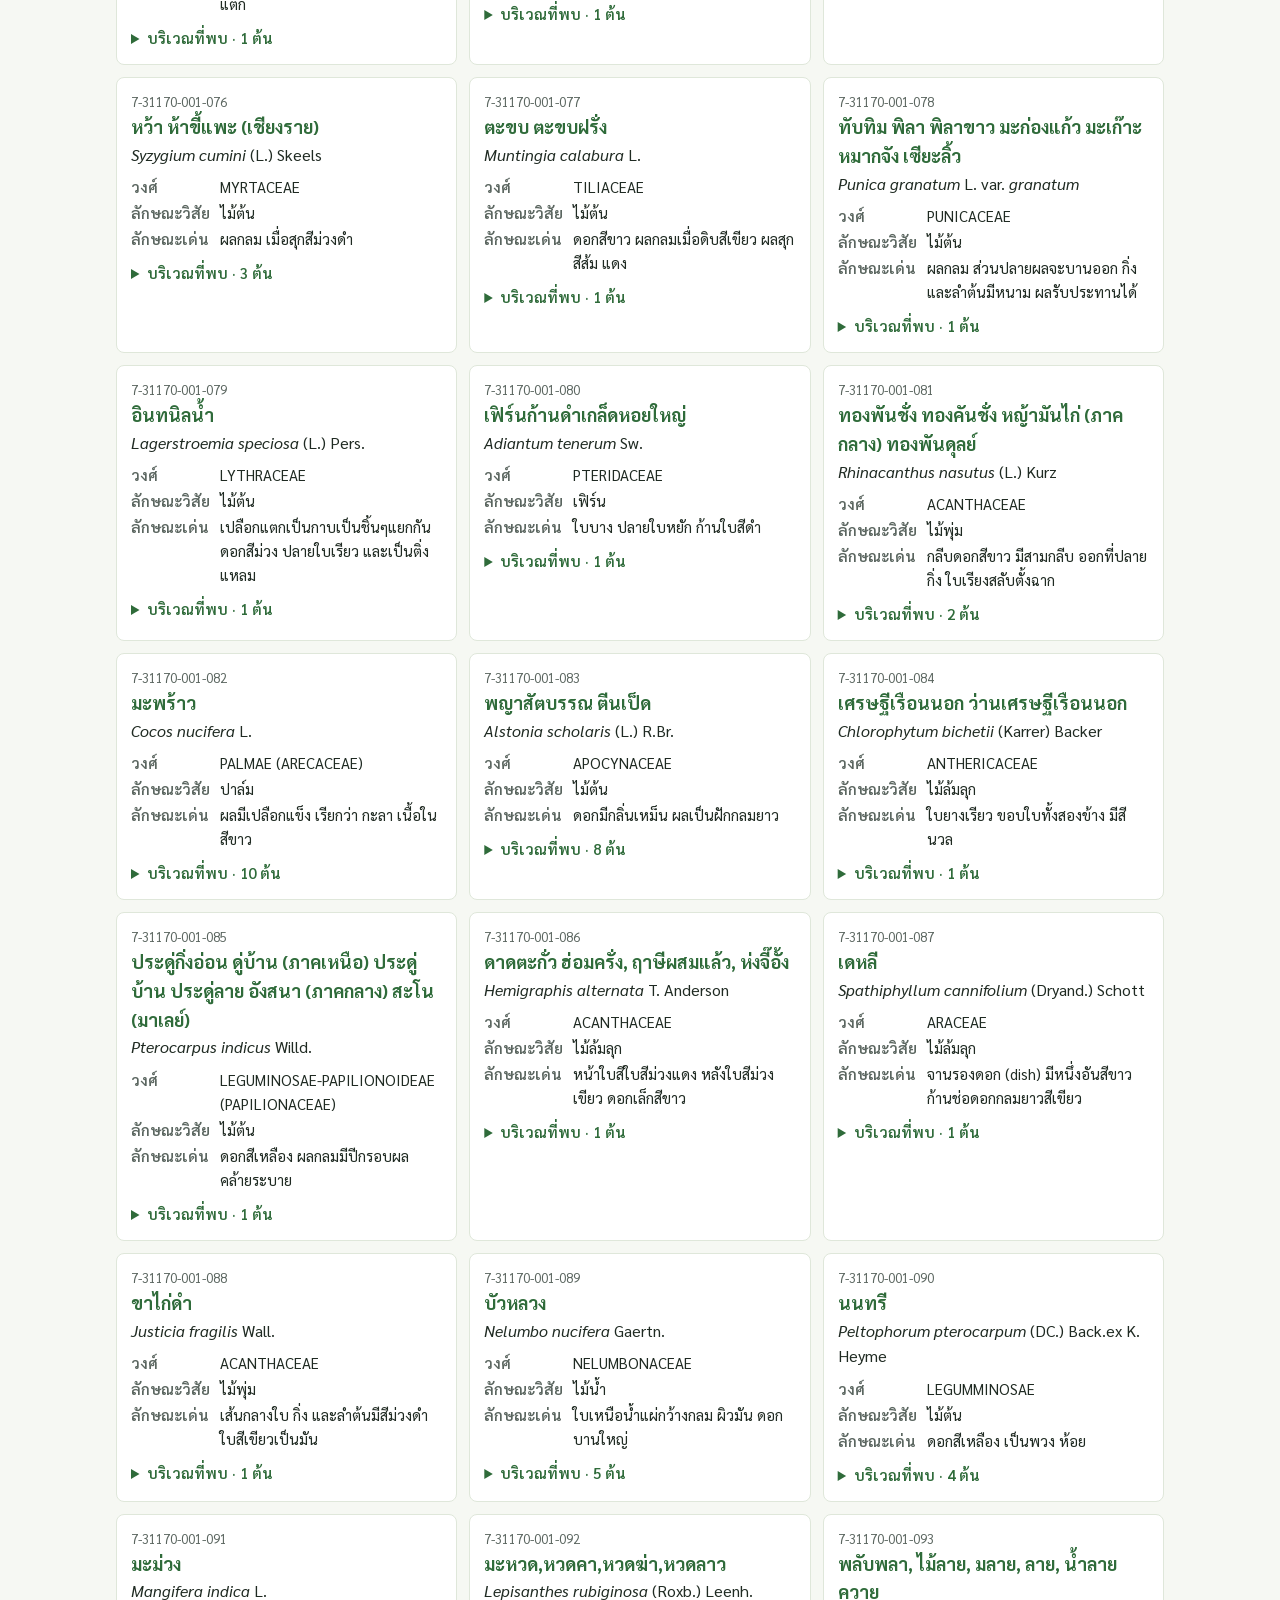
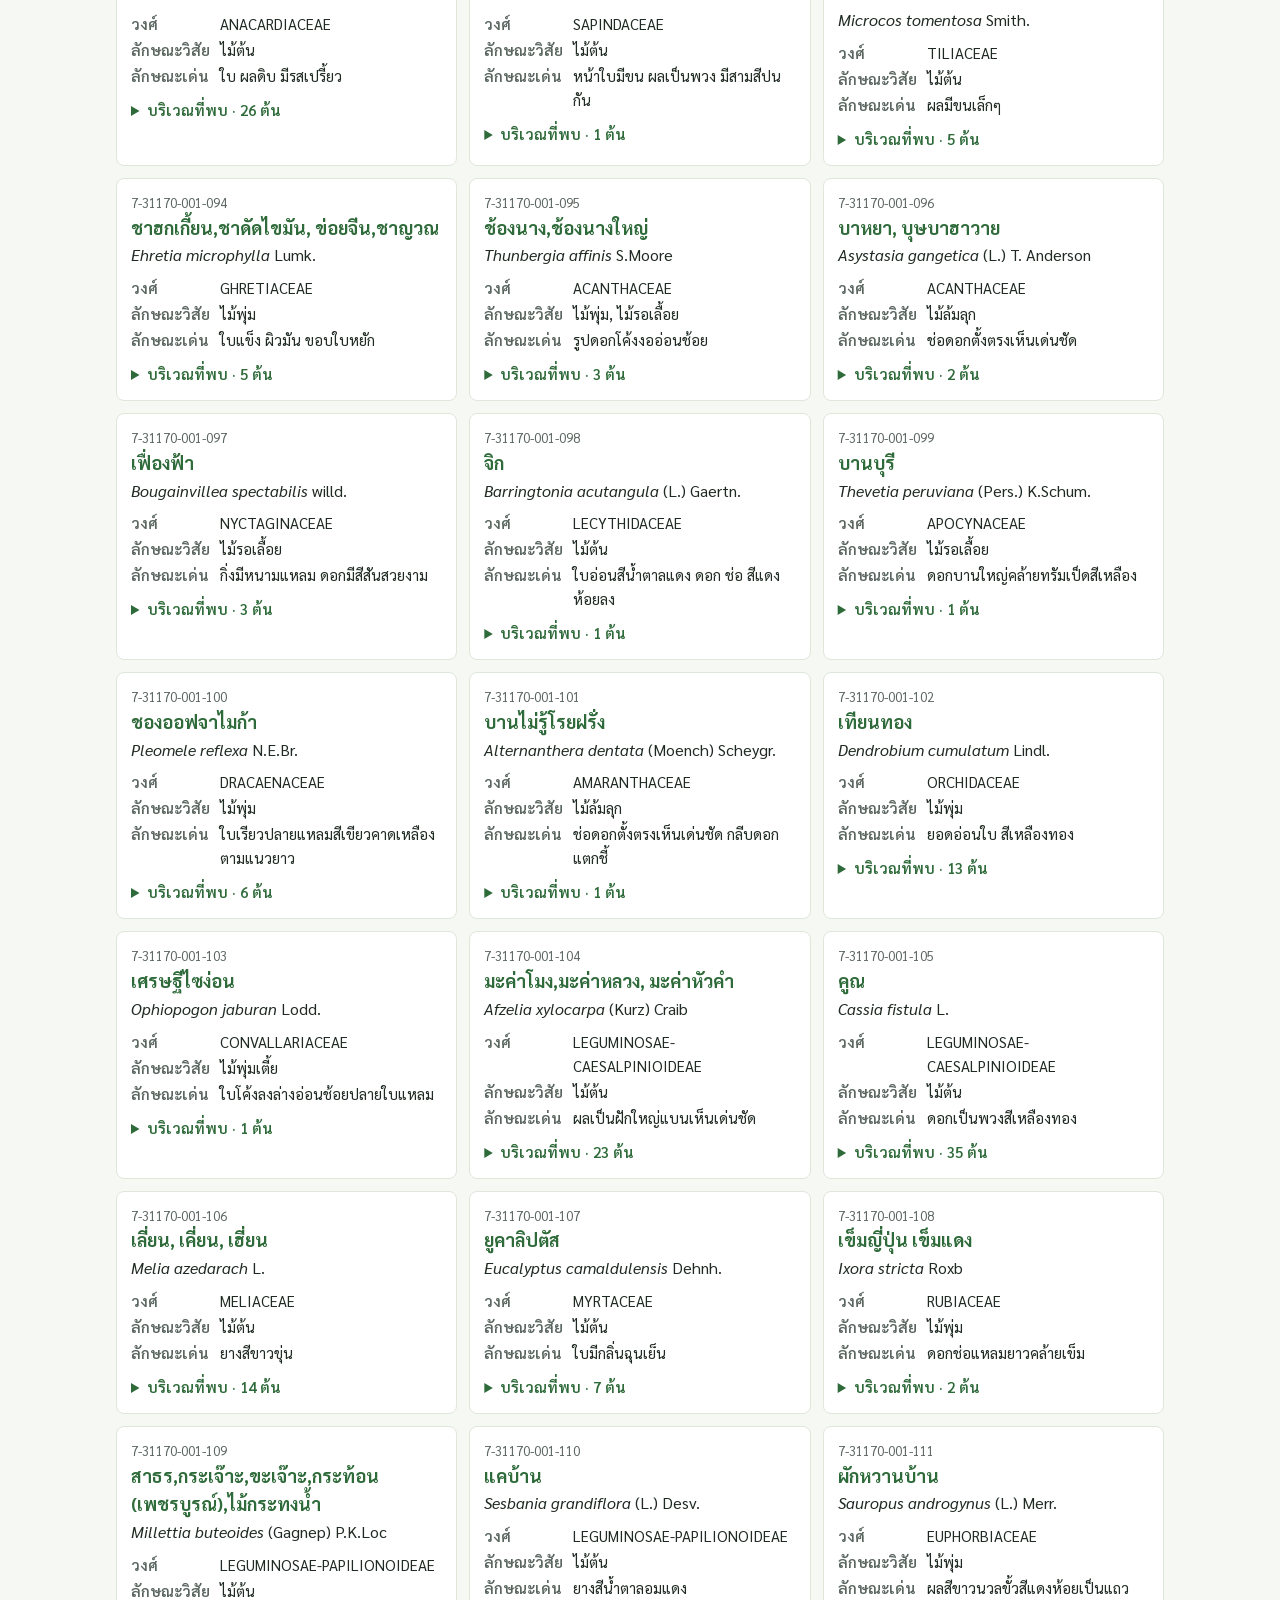
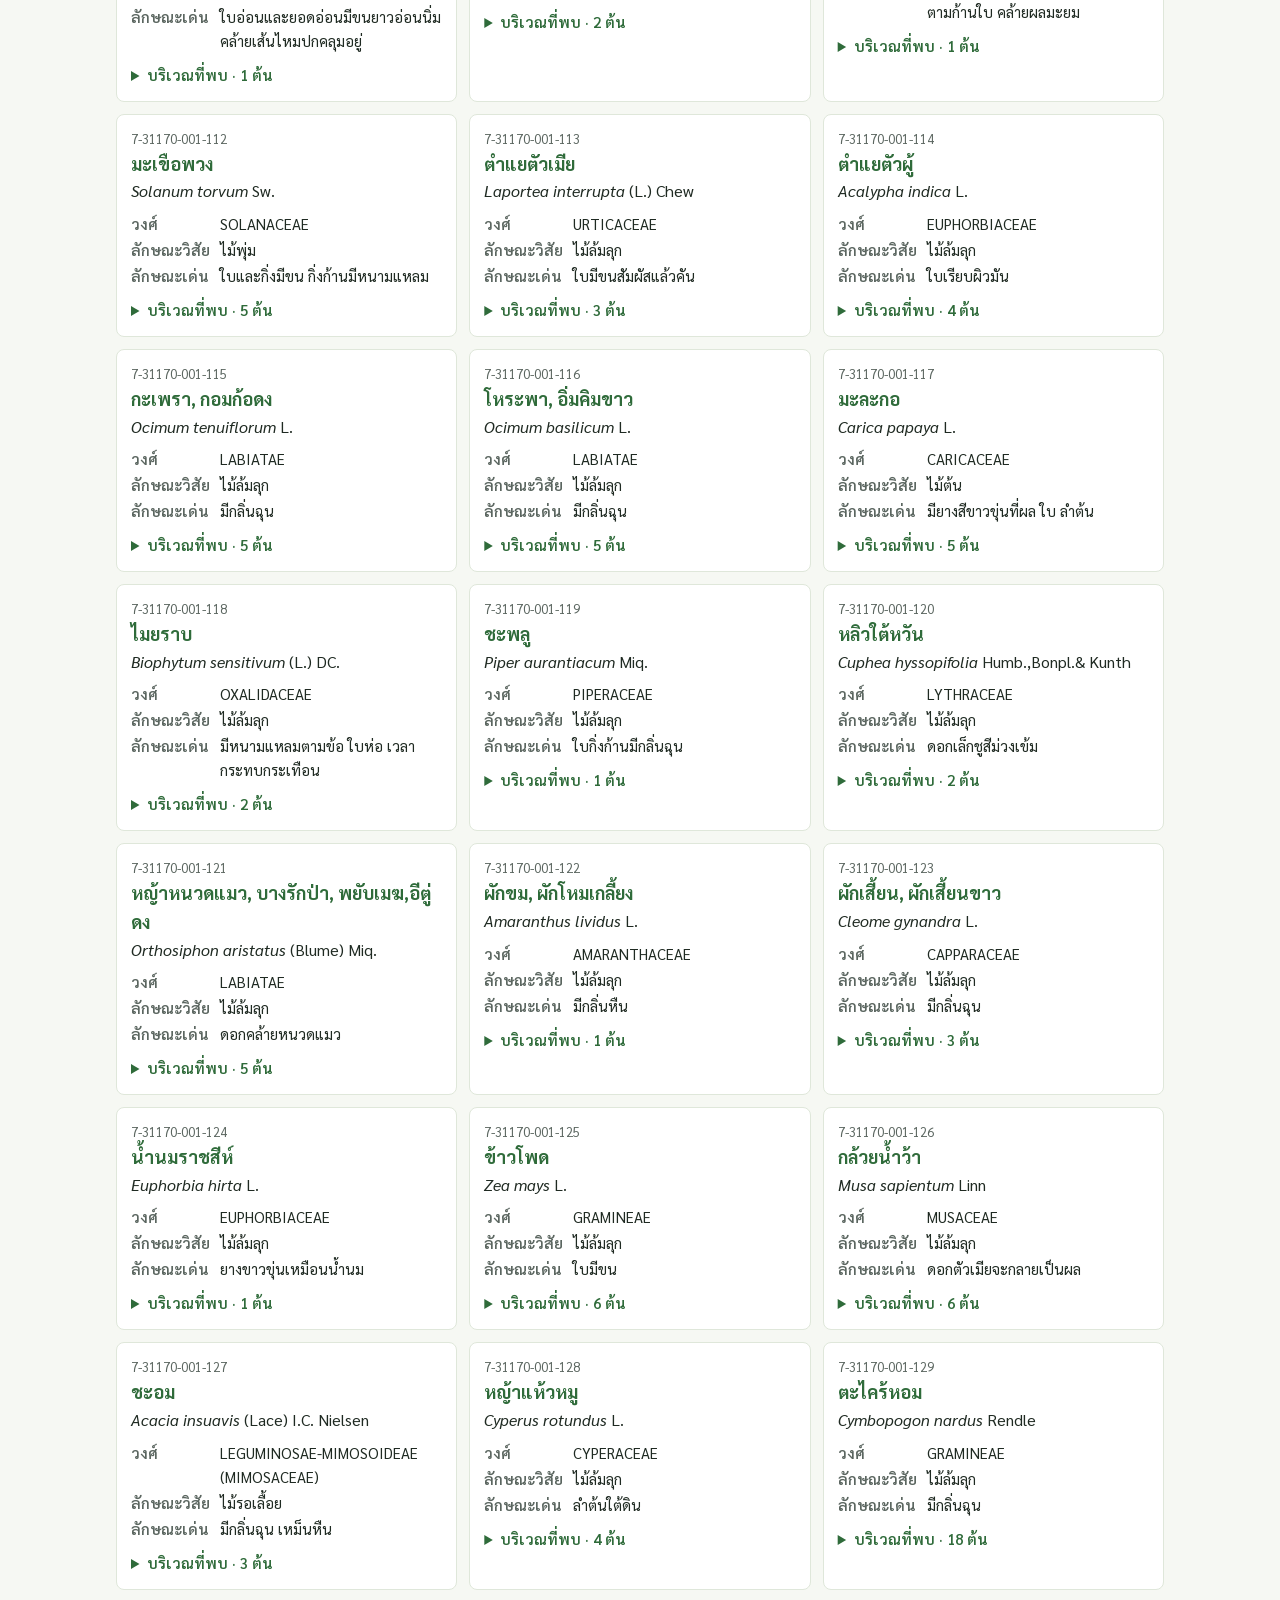
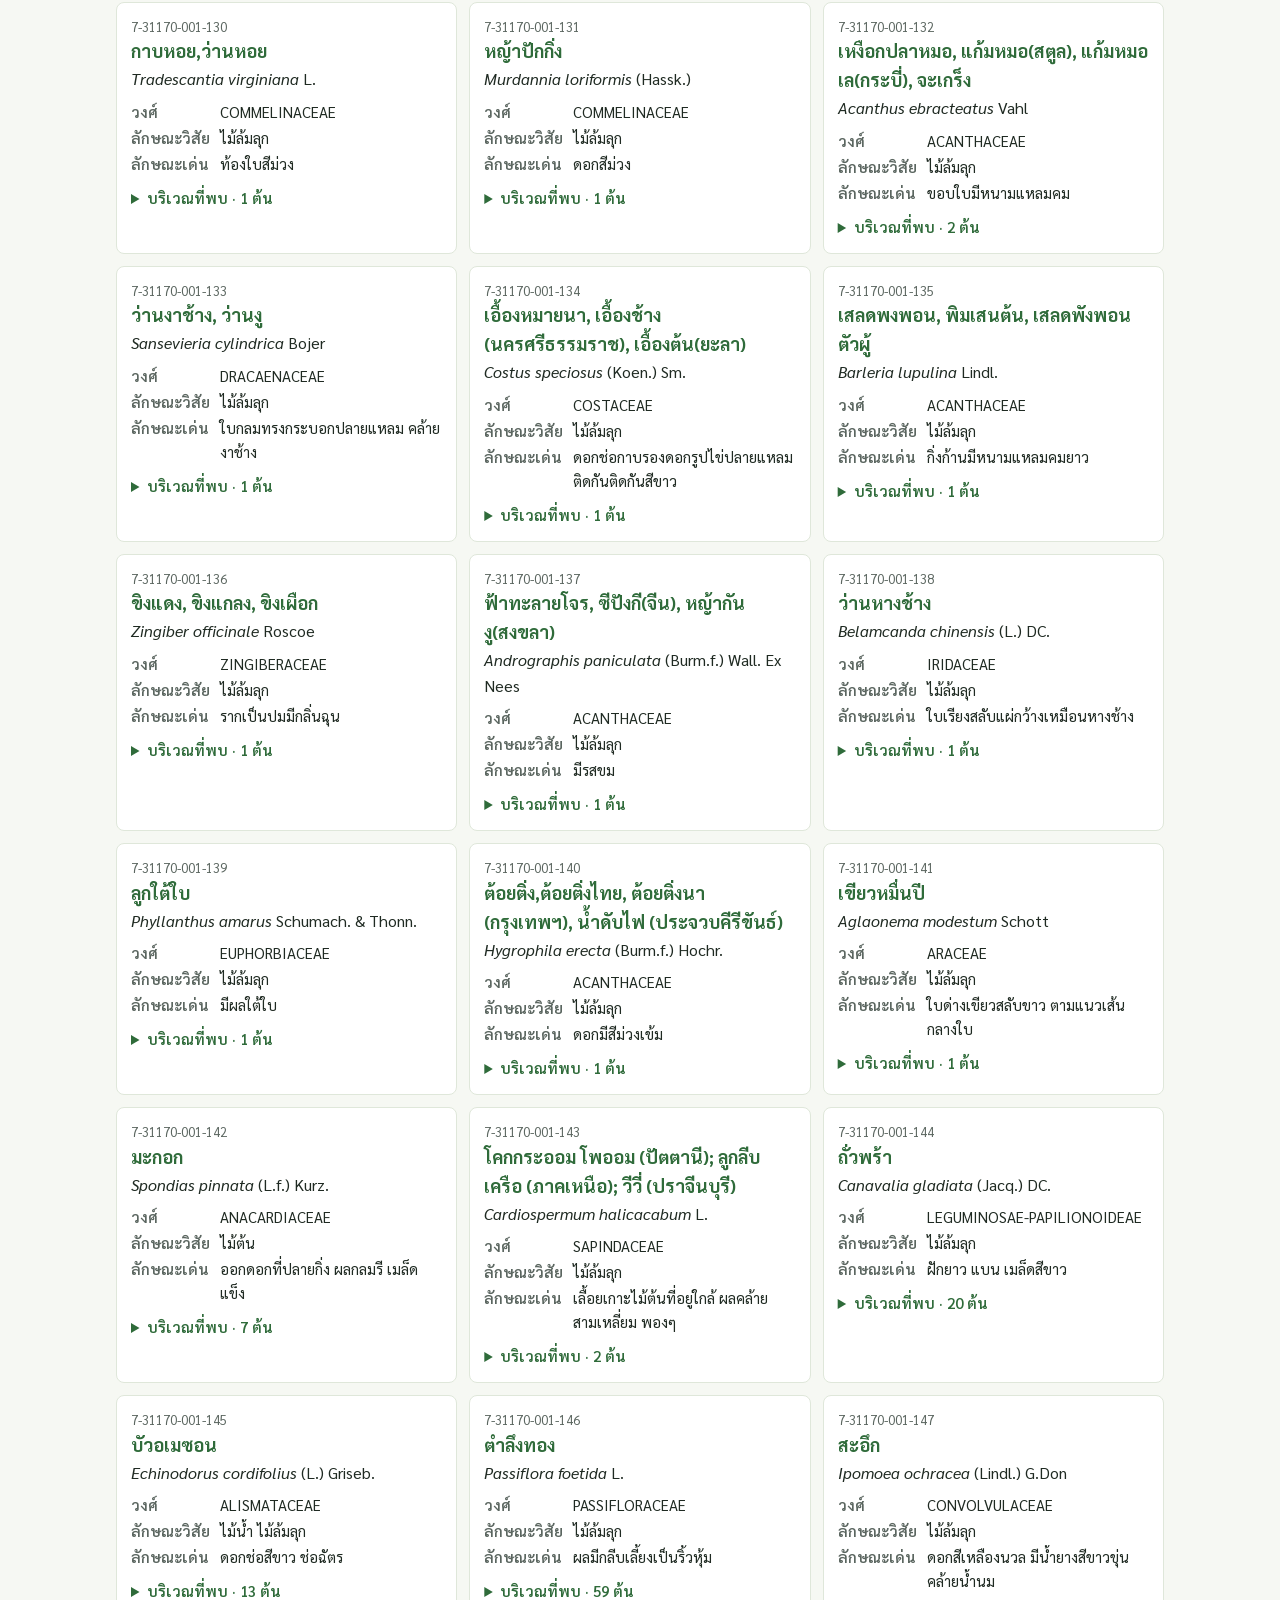
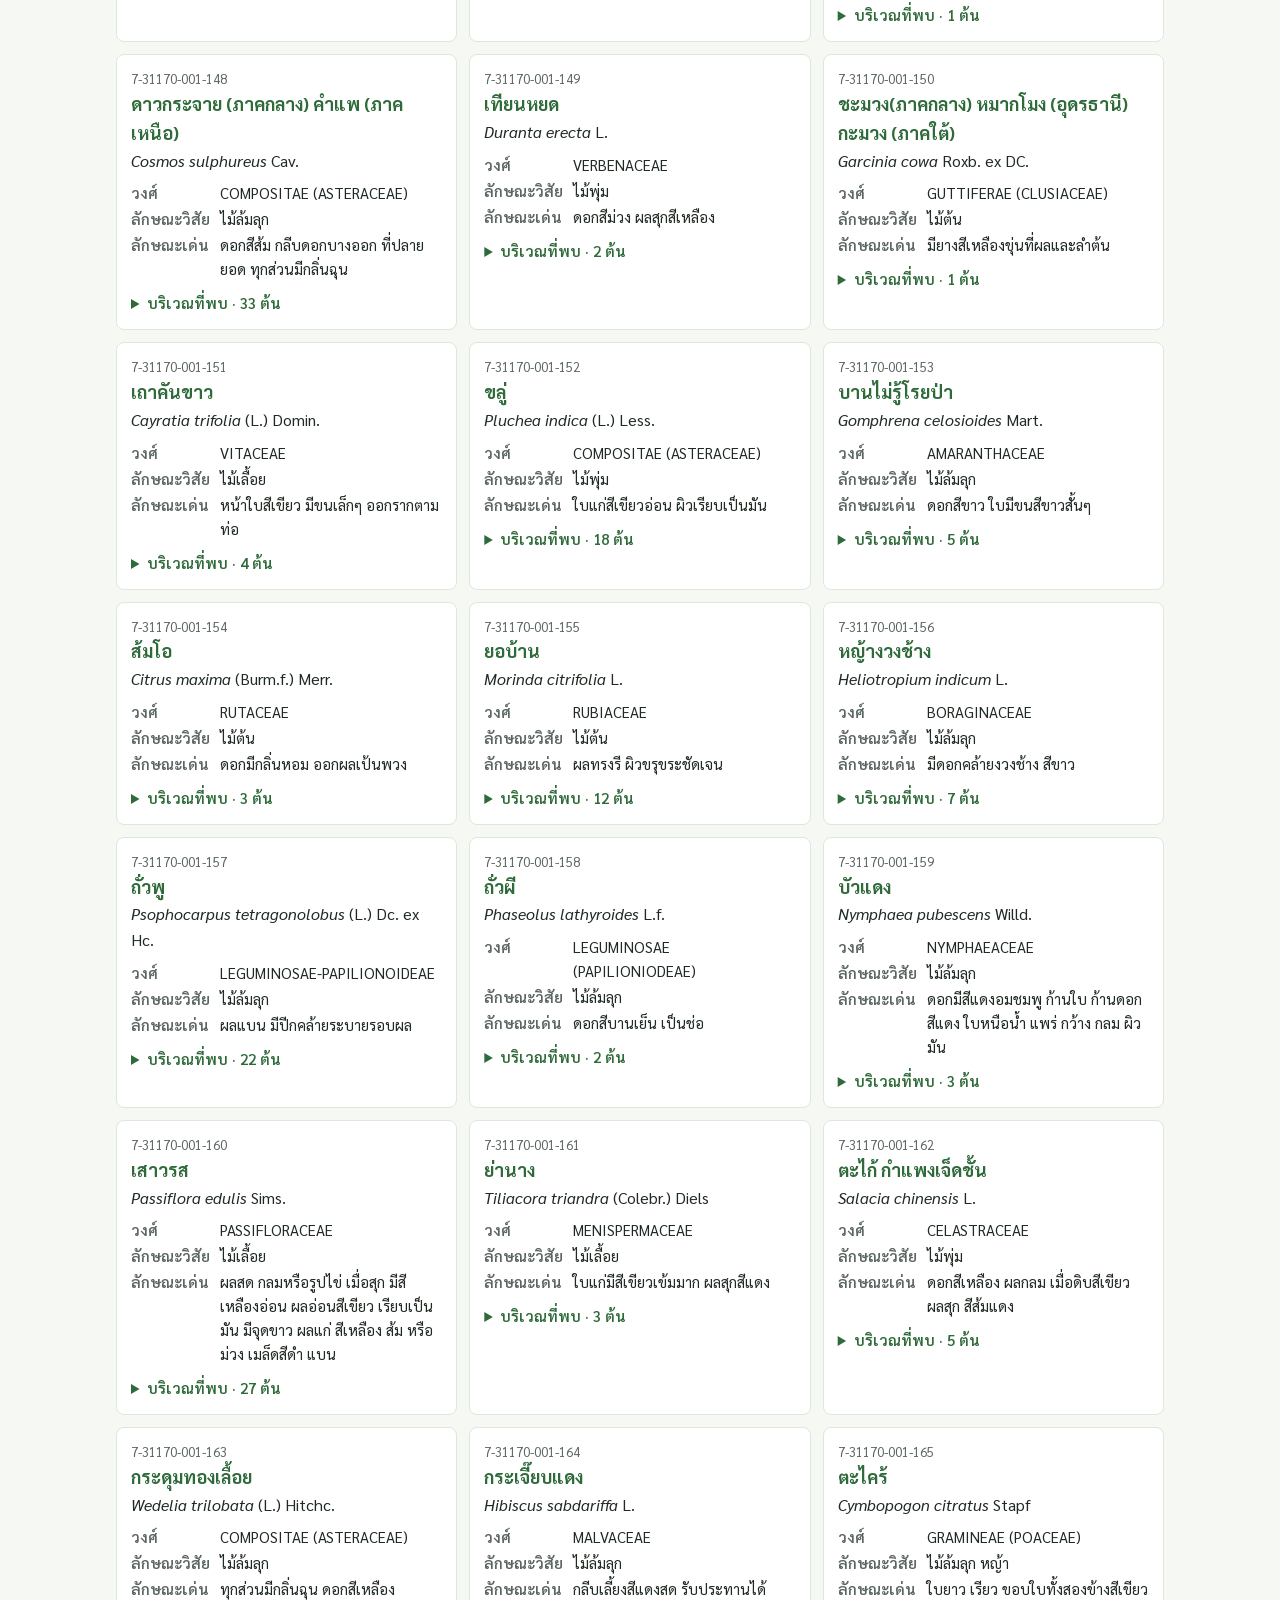
==== commit cd460d3b: "ตัดรหัสซ้ำ 040/140 และแก้ชื่อบริเวณให้ตรงกับแถวอื่น (ครูสั่ง) - ตัด 7-31170-001-040/140 ทั้ง 3 แถวที" ====
--- a/plants.html
+++ b/plants.html
@@ -54,7 +54,7 @@
 <nav><a href="./">← กลับหน้าแรก</a></nav>
 <main>
   <div class="notice">
-    <strong>204 ชนิด · 1,995 ต้น</strong><br>
+    <strong>204 ชนิด · 1,992 ต้น</strong><br>
     ข้อมูลจากทะเบียนพรรณไม้ของโรงเรียน รหัสสมาชิก 7-31170-001
   </div>
 
@@ -622,8 +622,8 @@
         <dt>ลักษณะเด่น</dt><dd>ใบมีรสขมใช้แกงรับประทานได้</dd>
       </dl>
       <details>
-        <summary>บริเวณที่พบ · 150 ต้น</summary>
-        <ul><li>พื้นที่ศึกษาที่ 2 ทิศเหนือศูนย์สิ่งแวดล้อม <span class="n">(1 ต้น)</span><br><span class="codes">7-31170-001-040/1</span></li><li>พื้นที่ศึกษาที่ 3 ทิศตะวันตกเฉียงเหนือ ข้างอาคารเกษตร <span class="n">(3 ต้น)</span><br><span class="codes">7-31170-001-040/2, 7-31170-001-040/3, 7-31170-001-040/4</span></li><li>พื้นที่ศึกษาที่ 5 พื้นที่หลังอาคาร 1 <span class="n">(3 ต้น)</span><br><span class="codes">7-31170-001-040/5, 7-31170-001-040/6, 7-31170-001-040/7</span></li><li>พื้นที่ศึกษาที่ 11 สวนกาญจนาภิเษก <span class="n">(20 ต้น)</span><br><span class="codes">7-31170-001-040/8, 7-31170-001-040/9, 7-31170-001-040/10, 7-31170-001-040/11, 7-31170-001-040/12, 7-31170-001-040/13, 7-31170-001-040/14, 7-31170-001-040/15, 7-31170-001-040/16, 7-31170-001-040/17, 7-31170-001-040/18, 7-31170-001-040/19, 7-31170-001-040/20, 7-31170-001-040/21, 7-31170-001-040/22, 7-31170-001-040/23, 7-31170-001-040/24, 7-31170-001-040/25, 7-31170-001-040/26, 7-31170-001-040/27</span></li><li>พื้นที่ศึกษาที่ 12 แปลงเกษตร <span class="n">(5 ต้น)</span><br><span class="codes">7-31170-001-040/28, 7-31170-001-040/29, 7-31170-001-040/30, 7-31170-001-040/31, 7-31170-001-040/32</span></li><li>พื้นที่ศึกษาที่ 15 เตาเผาถ่าน <span class="n">(27 ต้น)</span><br><span class="codes">7-31170-001-040/33, 7-31170-001-040/34, 7-31170-001-040/35, 7-31170-001-040/36, 7-31170-001-040/37, 7-31170-001-040/38, 7-31170-001-040/39, 7-31170-001-040/40, 7-31170-001-040/41, 7-31170-001-040/42, 7-31170-001-040/43, 7-31170-001-040/44, 7-31170-001-040/45, 7-31170-001-040/46, 7-31170-001-040/47, 7-31170-001-040/48, 7-31170-001-040/49, 7-31170-001-040/50, 7-31170-001-040/51, 7-31170-001-040/52, 7-31170-001-040/53, 7-31170-001-040/54, 7-31170-001-040/55, 7-31170-001-040/56, 7-31170-001-040/57, 7-31170-001-040/58, 7-31170-001-040/59</span></li><li>พื้นที่ศึกษาที่ 16 หอประชุม <span class="n">(91 ต้น)</span><br><span class="codes">7-31170-001-040/60, 7-31170-001-040/61, 7-31170-001-040/62, 7-31170-001-040/63, 7-31170-001-040/64, 7-31170-001-040/65, 7-31170-001-040/66, 7-31170-001-040/67, 7-31170-001-040/68, 7-31170-001-040/69, 7-31170-001-040/70, 7-31170-001-040/71, 7-31170-001-040/72, 7-31170-001-040/73, 7-31170-001-040/74, 7-31170-001-040/75, 7-31170-001-040/76, 7-31170-001-040/77, 7-31170-001-040/78, 7-31170-001-040/79, 7-31170-001-040/80, 7-31170-001-040/81, 7-31170-001-040/82, 7-31170-001-040/83, 7-31170-001-040/84, 7-31170-001-040/85, 7-31170-001-040/86, 7-31170-001-040/87, 7-31170-001-040/88, 7-31170-001-040/89, 7-31170-001-040/90, 7-31170-001-040/91, 7-31170-001-040/92, 7-31170-001-040/93, 7-31170-001-040/94, 7-31170-001-040/95, 7-31170-001-040/96, 7-31170-001-040/97, 7-31170-001-040/98, 7-31170-001-040/99, 7-31170-001-040/100, 7-31170-001-040/101, 7-31170-001-040/102, 7-31170-001-040/103, 7-31170-001-040/104, 7-31170-001-040/105, 7-31170-001-040/106, 7-31170-001-040/107, 7-31170-001-040/108, 7-31170-001-040/109, 7-31170-001-040/110, 7-31170-001-040/111, 7-31170-001-040/112, 7-31170-001-040/113, 7-31170-001-040/114, 7-31170-001-040/115, 7-31170-001-040/116, 7-31170-001-040/117, 7-31170-001-040/118, 7-31170-001-040/119, 7-31170-001-040/120, 7-31170-001-040/121, 7-31170-001-040/122, 7-31170-001-040/123, 7-31170-001-040/124, 7-31170-001-040/125, 7-31170-001-040/126, 7-31170-001-040/127, 7-31170-001-040/128, 7-31170-001-040/129, 7-31170-001-040/130, 7-31170-001-040/131, 7-31170-001-040/132, 7-31170-001-040/133, 7-31170-001-040/134, 7-31170-001-040/135, 7-31170-001-040/136, 7-31170-001-040/137, 7-31170-001-040/138, 7-31170-001-040/139, 7-31170-001-040/140, 7-31170-001-040/140, 7-31170-001-040/140, 7-31170-001-040/141, 7-31170-001-040/142, 7-31170-001-040/143, 7-31170-001-040/144, 7-31170-001-040/145, 7-31170-001-040/146, 7-31170-001-040/147, 7-31170-001-040/148</span></li></ul>
+        <summary>บริเวณที่พบ · 147 ต้น</summary>
+        <ul><li>พื้นที่ศึกษาที่ 2 ทิศเหนือศูนย์สิ่งแวดล้อม <span class="n">(1 ต้น)</span><br><span class="codes">7-31170-001-040/1</span></li><li>พื้นที่ศึกษาที่ 3 ทิศตะวันตกเฉียงเหนือ ข้างอาคารเกษตร <span class="n">(3 ต้น)</span><br><span class="codes">7-31170-001-040/2, 7-31170-001-040/3, 7-31170-001-040/4</span></li><li>พื้นที่ศึกษาที่ 5 พื้นที่หลังอาคาร 1 <span class="n">(3 ต้น)</span><br><span class="codes">7-31170-001-040/5, 7-31170-001-040/6, 7-31170-001-040/7</span></li><li>พื้นที่ศึกษาที่ 11 สวนกาญจนาภิเษก <span class="n">(20 ต้น)</span><br><span class="codes">7-31170-001-040/8, 7-31170-001-040/9, 7-31170-001-040/10, 7-31170-001-040/11, 7-31170-001-040/12, 7-31170-001-040/13, 7-31170-001-040/14, 7-31170-001-040/15, 7-31170-001-040/16, 7-31170-001-040/17, 7-31170-001-040/18, 7-31170-001-040/19, 7-31170-001-040/20, 7-31170-001-040/21, 7-31170-001-040/22, 7-31170-001-040/23, 7-31170-001-040/24, 7-31170-001-040/25, 7-31170-001-040/26, 7-31170-001-040/27</span></li><li>พื้นที่ศึกษาที่ 12 แปลงเกษตร <span class="n">(5 ต้น)</span><br><span class="codes">7-31170-001-040/28, 7-31170-001-040/29, 7-31170-001-040/30, 7-31170-001-040/31, 7-31170-001-040/32</span></li><li>พื้นที่ศึกษาที่ 15 เตาเผาถ่าน <span class="n">(27 ต้น)</span><br><span class="codes">7-31170-001-040/33, 7-31170-001-040/34, 7-31170-001-040/35, 7-31170-001-040/36, 7-31170-001-040/37, 7-31170-001-040/38, 7-31170-001-040/39, 7-31170-001-040/40, 7-31170-001-040/41, 7-31170-001-040/42, 7-31170-001-040/43, 7-31170-001-040/44, 7-31170-001-040/45, 7-31170-001-040/46, 7-31170-001-040/47, 7-31170-001-040/48, 7-31170-001-040/49, 7-31170-001-040/50, 7-31170-001-040/51, 7-31170-001-040/52, 7-31170-001-040/53, 7-31170-001-040/54, 7-31170-001-040/55, 7-31170-001-040/56, 7-31170-001-040/57, 7-31170-001-040/58, 7-31170-001-040/59</span></li><li>พื้นที่ศึกษาที่ 16 หอประชุม <span class="n">(88 ต้น)</span><br><span class="codes">7-31170-001-040/60, 7-31170-001-040/61, 7-31170-001-040/62, 7-31170-001-040/63, 7-31170-001-040/64, 7-31170-001-040/65, 7-31170-001-040/66, 7-31170-001-040/67, 7-31170-001-040/68, 7-31170-001-040/69, 7-31170-001-040/70, 7-31170-001-040/71, 7-31170-001-040/72, 7-31170-001-040/73, 7-31170-001-040/74, 7-31170-001-040/75, 7-31170-001-040/76, 7-31170-001-040/77, 7-31170-001-040/78, 7-31170-001-040/79, 7-31170-001-040/80, 7-31170-001-040/81, 7-31170-001-040/82, 7-31170-001-040/83, 7-31170-001-040/84, 7-31170-001-040/85, 7-31170-001-040/86, 7-31170-001-040/87, 7-31170-001-040/88, 7-31170-001-040/89, 7-31170-001-040/90, 7-31170-001-040/91, 7-31170-001-040/92, 7-31170-001-040/93, 7-31170-001-040/94, 7-31170-001-040/95, 7-31170-001-040/96, 7-31170-001-040/97, 7-31170-001-040/98, 7-31170-001-040/99, 7-31170-001-040/100, 7-31170-001-040/101, 7-31170-001-040/102, 7-31170-001-040/103, 7-31170-001-040/104, 7-31170-001-040/105, 7-31170-001-040/106, 7-31170-001-040/107, 7-31170-001-040/108, 7-31170-001-040/109, 7-31170-001-040/110, 7-31170-001-040/111, 7-31170-001-040/112, 7-31170-001-040/113, 7-31170-001-040/114, 7-31170-001-040/115, 7-31170-001-040/116, 7-31170-001-040/117, 7-31170-001-040/118, 7-31170-001-040/119, 7-31170-001-040/120, 7-31170-001-040/121, 7-31170-001-040/122, 7-31170-001-040/123, 7-31170-001-040/124, 7-31170-001-040/125, 7-31170-001-040/126, 7-31170-001-040/127, 7-31170-001-040/128, 7-31170-001-040/129, 7-31170-001-040/130, 7-31170-001-040/131, 7-31170-001-040/132, 7-31170-001-040/133, 7-31170-001-040/134, 7-31170-001-040/135, 7-31170-001-040/136, 7-31170-001-040/137, 7-31170-001-040/138, 7-31170-001-040/139, 7-31170-001-040/141, 7-31170-001-040/142, 7-31170-001-040/143, 7-31170-001-040/144, 7-31170-001-040/145, 7-31170-001-040/146, 7-31170-001-040/147, 7-31170-001-040/148</span></li></ul>
       </details>
     </article>
     <article class="plant" id="p041" data-habit="ไม้ต้น" data-zones=" 2 4 5 7 8 9 11 14 15 16 " data-search="7-31170-001-041 มะขาม ขาม (ภาคใต้) ตะลูบ (ชาวบน-นครราชสีมา) ม่องโคล้ง (กะเหรี่ยง-กาญจนบุรี) มอดเล ส่ามอเกล (กะเหรี่ยง-แม่ฮ่องสอน) หมากแกง (ฉาน-แม่ฮ่องสอน) ซึงกัก ทงฮ้วยเฮียง (จีน) tamarindus indica l. leguminosae-caesalpinioideae (caesalpiniaceae)">
@@ -637,7 +637,7 @@
       </dl>
       <details>
         <summary>บริเวณที่พบ · 92 ต้น</summary>
-        <ul><li>พื้นที่ศึกษาที่ 2 ทิศเหนือศูนย์สิ่งแวดล้อม <span class="n">(2 ต้น)</span><br><span class="codes">7-31170-001-041/1, 7-31170-001-041/2</span></li><li>พื้นที่ศึกษาที่ 4 ทิศตะวันตกอาคารเกษตร <span class="n">(1 ต้น)</span><br><span class="codes">7-31170-001-041/3</span></li><li>พื้นที่ศึกษาที่ 5 หน้าอาคาร 1 <span class="n">(6 ต้น)</span><br><span class="codes">7-31170-001-041/4, 7-31170-001-041/5, 7-31170-001-041/6, 7-31170-001-041/7, 7-31170-001-041/8, 7-31170-001-041/9</span></li><li>พื้นที่ศึกษาที่ 7 หลังอาคาร 3 <span class="n">(3 ต้น)</span><br><span class="codes">7-31170-001-041/10, 7-31170-001-041/11, 7-31170-001-041/12</span></li><li>พื้นที่ศึกษาที่ 8 บริเวณอาคาร 4 <span class="n">(6 ต้น)</span><br><span class="codes">7-31170-001-041/13, 7-31170-001-041/14, 7-31170-001-041/15, 7-31170-001-041/16, 7-31170-001-041/17, 7-31170-001-041/18</span></li><li>พื้นที่ศึกษาที่ 9 สระน้ำข้างศาลาธรรม <span class="n">(2 ต้น)</span><br><span class="codes">7-31170-001-041/19, 7-31170-001-041/20</span></li><li>พื้นที่ศึกษาที่ 11 สวนกาญจนาภิเษก <span class="n">(3 ต้น)</span><br><span class="codes">7-31170-001-041/21, 7-31170-001-041/22, 7-31170-001-041/23</span></li><li>พื้นที่ศึกษาที่ 14 บ้านพักครูทิศตะวันตก <span class="n">(8 ต้น)</span><br><span class="codes">7-31170-001-041/24, 7-31170-001-041/25, 7-31170-001-041/26, 7-31170-001-041/27, 7-31170-001-041/28, 7-31170-001-041/29, 7-31170-001-041/30, 7-31170-001-041/31</span></li><li>พื้นที่ศึกษาที่ 15 เตาเผาถ่าน <span class="n">(6 ต้น)</span><br><span class="codes">7-31170-001-041/32, 7-31170-001-041/33, 7-31170-001-041/34, 7-31170-001-041/35, 7-31170-001-041/36, 7-31170-001-041/37</span></li><li>พื้นที่ศึกษาที่ 16 หอประชุม <span class="n">(55 ต้น)</span><br><span class="codes">7-31170-001-041/38, 7-31170-001-041/39, 7-31170-001-041/40, 7-31170-001-041/41, 7-31170-001-041/42, 7-31170-001-041/43, 7-31170-001-041/44, 7-31170-001-041/45, 7-31170-001-041/46, 7-31170-001-041/47, 7-31170-001-041/48, 7-31170-001-041/49, 7-31170-001-041/50, 7-31170-001-041/51, 7-31170-001-041/52, 7-31170-001-041/53, 7-31170-001-041/54, 7-31170-001-041/55, 7-31170-001-041/56, 7-31170-001-041/57, 7-31170-001-041/58, 7-31170-001-041/59, 7-31170-001-041/60, 7-31170-001-041/61, 7-31170-001-041/62, 7-31170-001-041/63, 7-31170-001-041/64, 7-31170-001-041/65, 7-31170-001-041/66, 7-31170-001-041/67, 7-31170-001-041/68, 7-31170-001-041/69, 7-31170-001-041/70, 7-31170-001-041/71, 7-31170-001-041/72, 7-31170-001-041/73, 7-31170-001-041/74, 7-31170-001-041/75, 7-31170-001-041/76, 7-31170-001-041/77, 7-31170-001-041/78, 7-31170-001-041/79, 7-31170-001-041/80, 7-31170-001-041/81, 7-31170-001-041/82, 7-31170-001-041/83, 7-31170-001-041/84, 7-31170-001-041/85, 7-31170-001-041/86, 7-31170-001-041/87, 7-31170-001-041/88, 7-31170-001-041/89, 7-31170-001-041/90, 7-31170-001-041/91, 7-31170-001-041/92</span></li></ul>
+        <ul><li>พื้นที่ศึกษาที่ 2 ทิศเหนือศูนย์สิ่งแวดล้อม <span class="n">(2 ต้น)</span><br><span class="codes">7-31170-001-041/1, 7-31170-001-041/2</span></li><li>พื้นที่ศึกษาที่ 4 ทิศตะวันตกอาคารเกษตร <span class="n">(1 ต้น)</span><br><span class="codes">7-31170-001-041/3</span></li><li>พื้นที่ศึกษาที่ 5 พื้นที่หลังอาคาร 1 <span class="n">(6 ต้น)</span><br><span class="codes">7-31170-001-041/4, 7-31170-001-041/5, 7-31170-001-041/6, 7-31170-001-041/7, 7-31170-001-041/8, 7-31170-001-041/9</span></li><li>พื้นที่ศึกษาที่ 7 หลังอาคาร 3 <span class="n">(3 ต้น)</span><br><span class="codes">7-31170-001-041/10, 7-31170-001-041/11, 7-31170-001-041/12</span></li><li>พื้นที่ศึกษาที่ 8 บริเวณอาคาร 4 <span class="n">(6 ต้น)</span><br><span class="codes">7-31170-001-041/13, 7-31170-001-041/14, 7-31170-001-041/15, 7-31170-001-041/16, 7-31170-001-041/17, 7-31170-001-041/18</span></li><li>พื้นที่ศึกษาที่ 9 สระน้ำข้างศาลาธรรม <span class="n">(2 ต้น)</span><br><span class="codes">7-31170-001-041/19, 7-31170-001-041/20</span></li><li>พื้นที่ศึกษาที่ 11 สวนกาญจนาภิเษก <span class="n">(3 ต้น)</span><br><span class="codes">7-31170-001-041/21, 7-31170-001-041/22, 7-31170-001-041/23</span></li><li>พื้นที่ศึกษาที่ 14 บ้านพักครูทิศตะวันตก <span class="n">(8 ต้น)</span><br><span class="codes">7-31170-001-041/24, 7-31170-001-041/25, 7-31170-001-041/26, 7-31170-001-041/27, 7-31170-001-041/28, 7-31170-001-041/29, 7-31170-001-041/30, 7-31170-001-041/31</span></li><li>พื้นที่ศึกษาที่ 15 เตาเผาถ่าน <span class="n">(6 ต้น)</span><br><span class="codes">7-31170-001-041/32, 7-31170-001-041/33, 7-31170-001-041/34, 7-31170-001-041/35, 7-31170-001-041/36, 7-31170-001-041/37</span></li><li>พื้นที่ศึกษาที่ 16 หอประชุม <span class="n">(55 ต้น)</span><br><span class="codes">7-31170-001-041/38, 7-31170-001-041/39, 7-31170-001-041/40, 7-31170-001-041/41, 7-31170-001-041/42, 7-31170-001-041/43, 7-31170-001-041/44, 7-31170-001-041/45, 7-31170-001-041/46, 7-31170-001-041/47, 7-31170-001-041/48, 7-31170-001-041/49, 7-31170-001-041/50, 7-31170-001-041/51, 7-31170-001-041/52, 7-31170-001-041/53, 7-31170-001-041/54, 7-31170-001-041/55, 7-31170-001-041/56, 7-31170-001-041/57, 7-31170-001-041/58, 7-31170-001-041/59, 7-31170-001-041/60, 7-31170-001-041/61, 7-31170-001-041/62, 7-31170-001-041/63, 7-31170-001-041/64, 7-31170-001-041/65, 7-31170-001-041/66, 7-31170-001-041/67, 7-31170-001-041/68, 7-31170-001-041/69, 7-31170-001-041/70, 7-31170-001-041/71, 7-31170-001-041/72, 7-31170-001-041/73, 7-31170-001-041/74, 7-31170-001-041/75, 7-31170-001-041/76, 7-31170-001-041/77, 7-31170-001-041/78, 7-31170-001-041/79, 7-31170-001-041/80, 7-31170-001-041/81, 7-31170-001-041/82, 7-31170-001-041/83, 7-31170-001-041/84, 7-31170-001-041/85, 7-31170-001-041/86, 7-31170-001-041/87, 7-31170-001-041/88, 7-31170-001-041/89, 7-31170-001-041/90, 7-31170-001-041/91, 7-31170-001-041/92</span></li></ul>
       </details>
     </article>
     <article class="plant" id="p042" data-habit="ไม้พุ่ม" data-zones=" 2 15 " data-search="7-31170-001-042 เอื้องทอง sanchezia speciosa leonard acanthaceae">
@@ -2191,7 +2191,7 @@
       </dl>
       <details>
         <summary>บริเวณที่พบ · 18 ต้น</summary>
-        <ul><li>พื้นที่ศึกษาที่ 12 แปลงเกษตร <span class="n">(16 ต้น)</span><br><span class="codes">7-31170-001-152/1, 7-31170-001-152/4, 7-31170-001-152/5, 7-31170-001-152/6, 7-31170-001-152/7, 7-31170-001-152/8, 7-31170-001-152/9, 7-31170-001-152/10, 7-31170-001-152/11, 7-31170-001-152/12, 7-31170-001-152/13, 7-31170-001-152/14, 7-31170-001-152/15, 7-31170-001-152/16, 7-31170-001-152/17, 7-31170-001-152/18</span></li><li>พื้นที่ศึกษาที่ 10 หลังอาคาร 3 <span class="n">(2 ต้น)</span><br><span class="codes">7-31170-001-152/2, 7-31170-001-152/3</span></li></ul>
+        <ul><li>พื้นที่ศึกษาที่ 12 แปลงเกษตร <span class="n">(16 ต้น)</span><br><span class="codes">7-31170-001-152/1, 7-31170-001-152/4, 7-31170-001-152/5, 7-31170-001-152/6, 7-31170-001-152/7, 7-31170-001-152/8, 7-31170-001-152/9, 7-31170-001-152/10, 7-31170-001-152/11, 7-31170-001-152/12, 7-31170-001-152/13, 7-31170-001-152/14, 7-31170-001-152/15, 7-31170-001-152/16, 7-31170-001-152/17, 7-31170-001-152/18</span></li><li>พื้นที่ศึกษาที่ 10 หน้าอาคาร 3 <span class="n">(2 ต้น)</span><br><span class="codes">7-31170-001-152/2, 7-31170-001-152/3</span></li></ul>
       </details>
     </article>
     <article class="plant" id="p153" data-habit="ไม้ล้มลุก" data-zones=" 12 " data-search="7-31170-001-153 บานไม่รู้โรยป่า gomphrena celosioides mart. amaranthaceae">
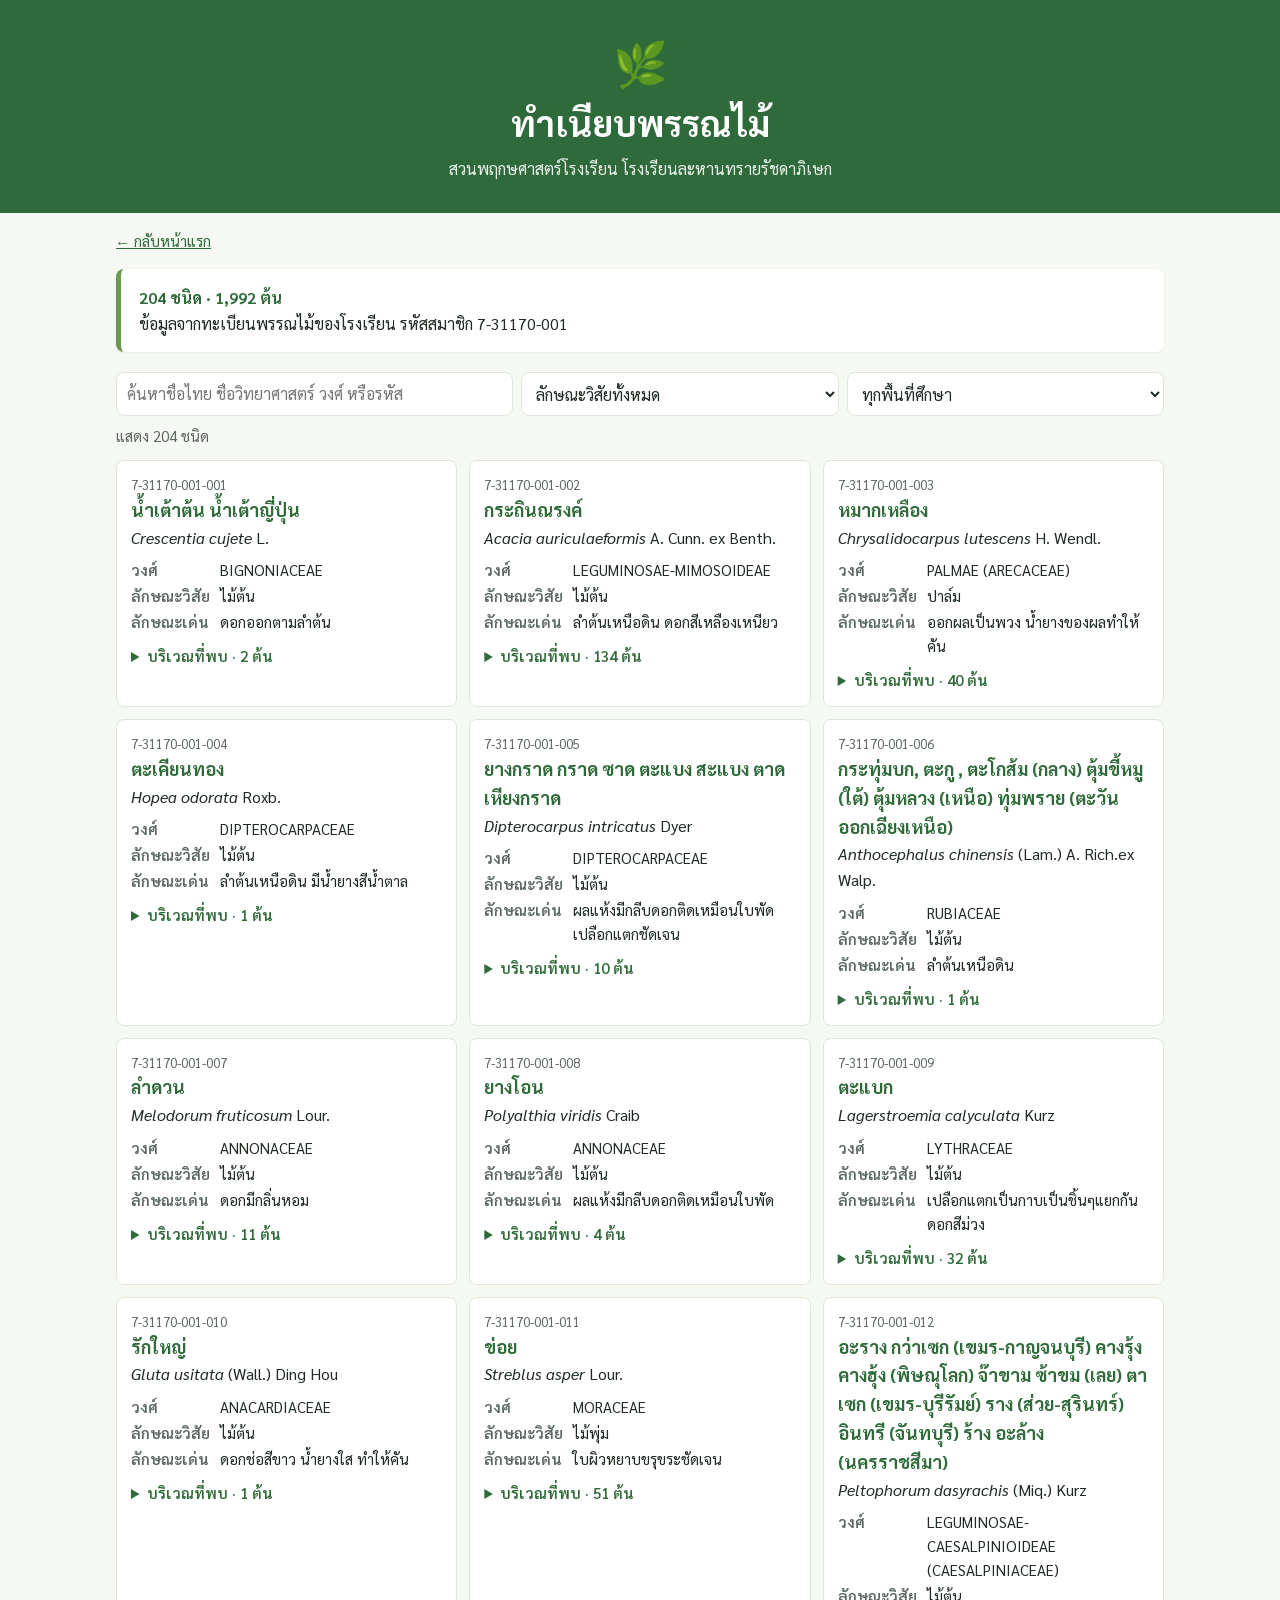
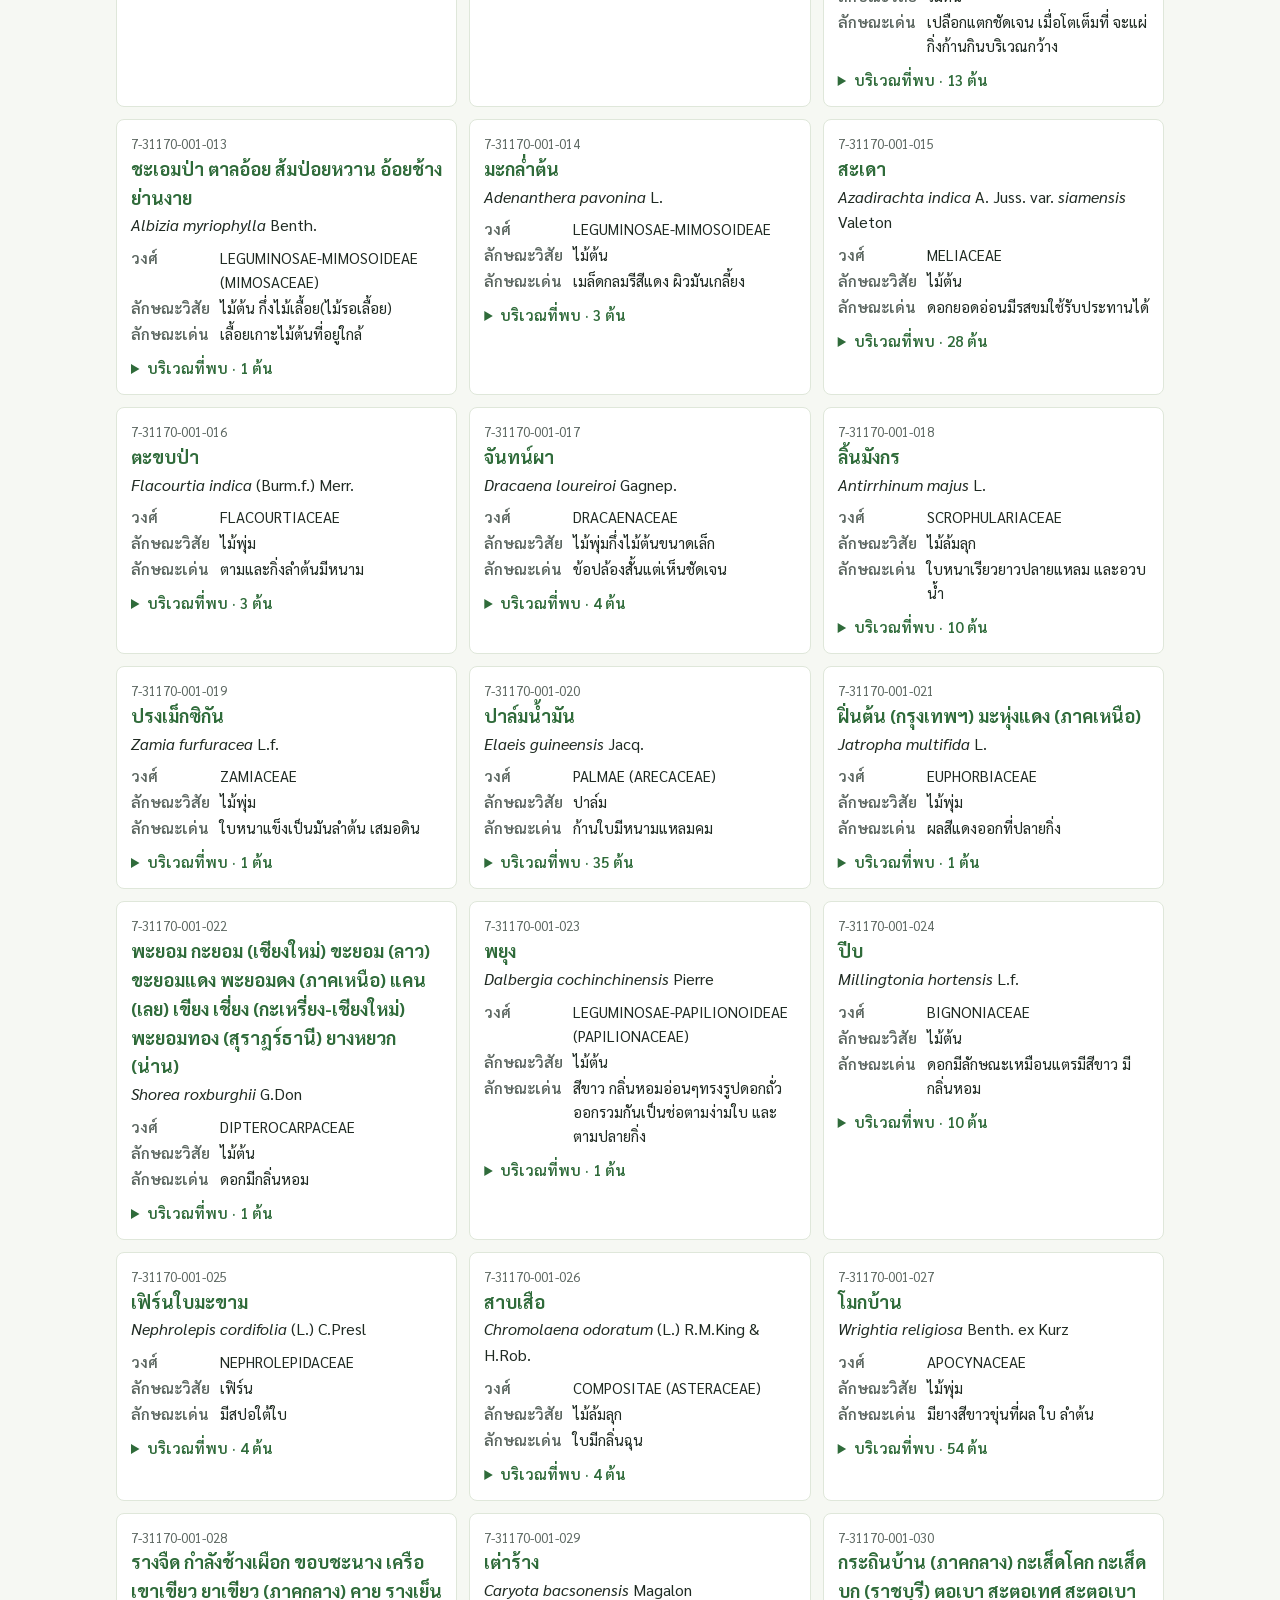
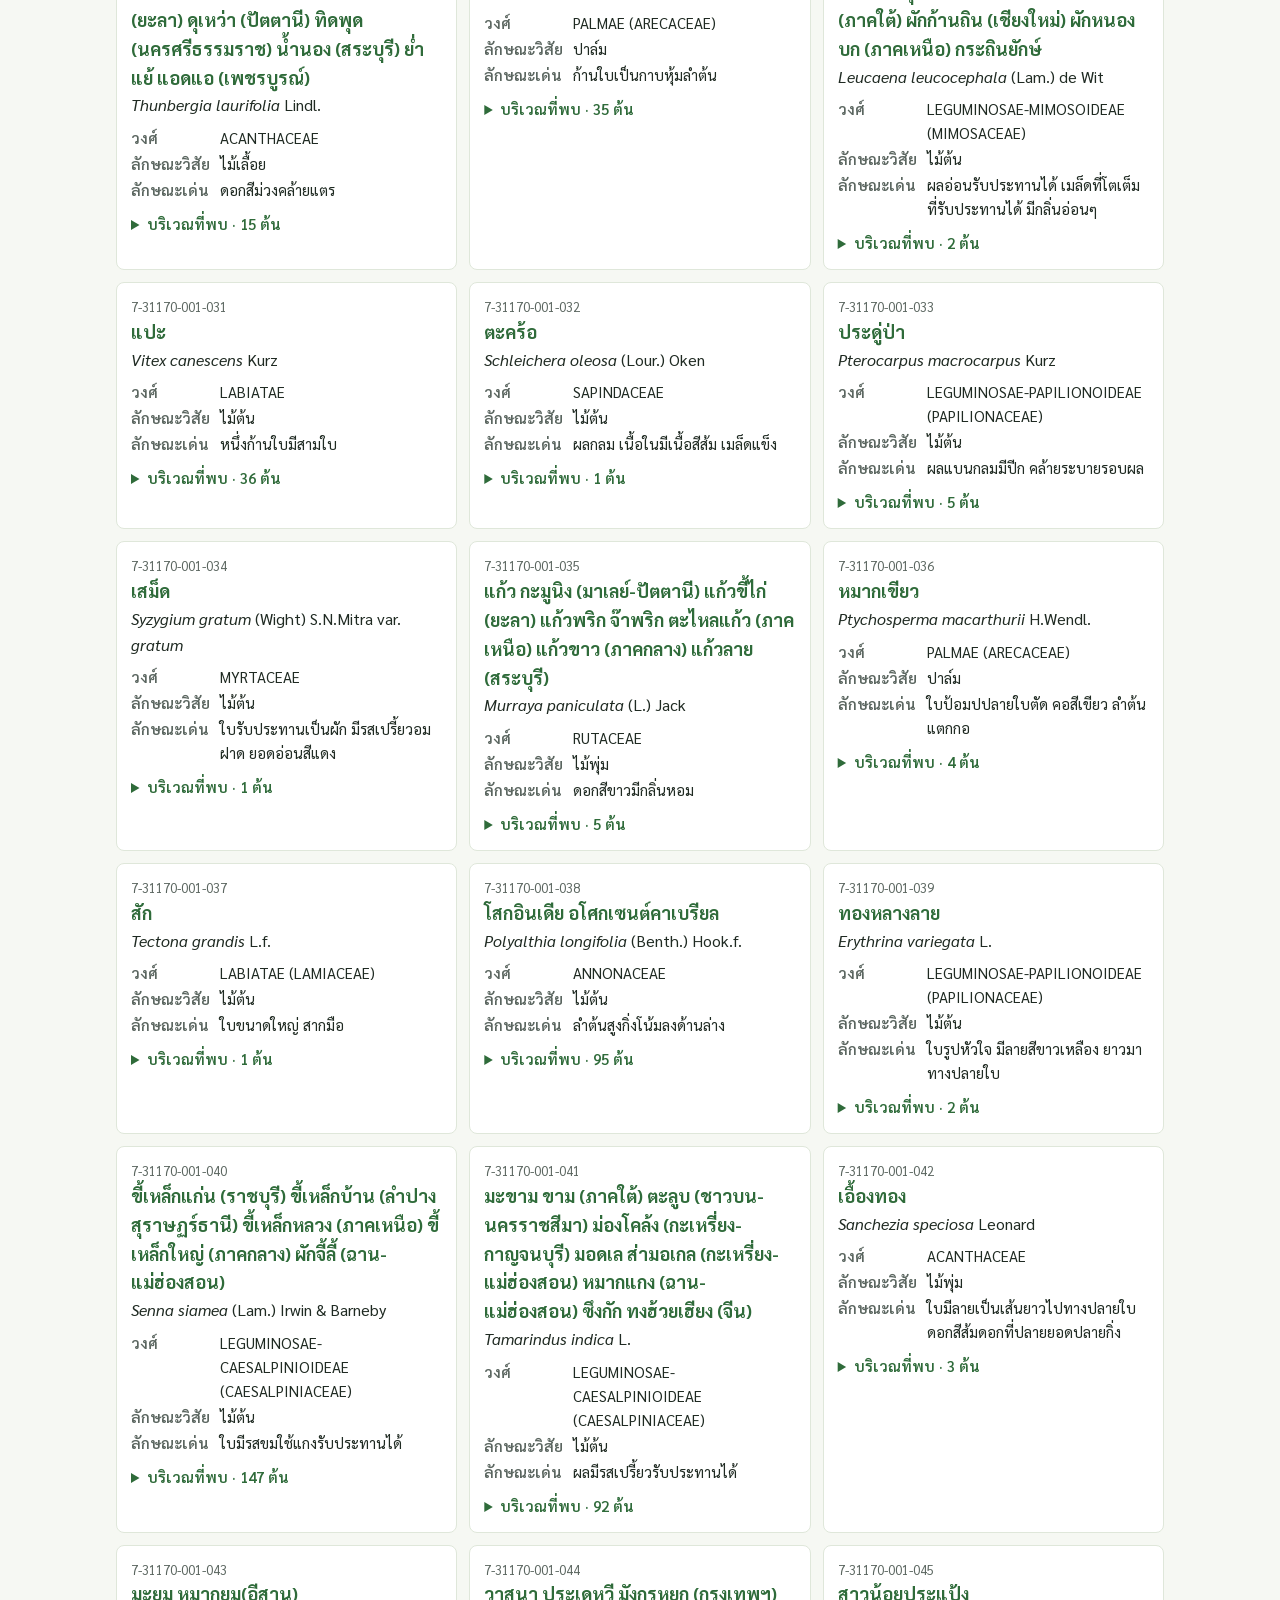
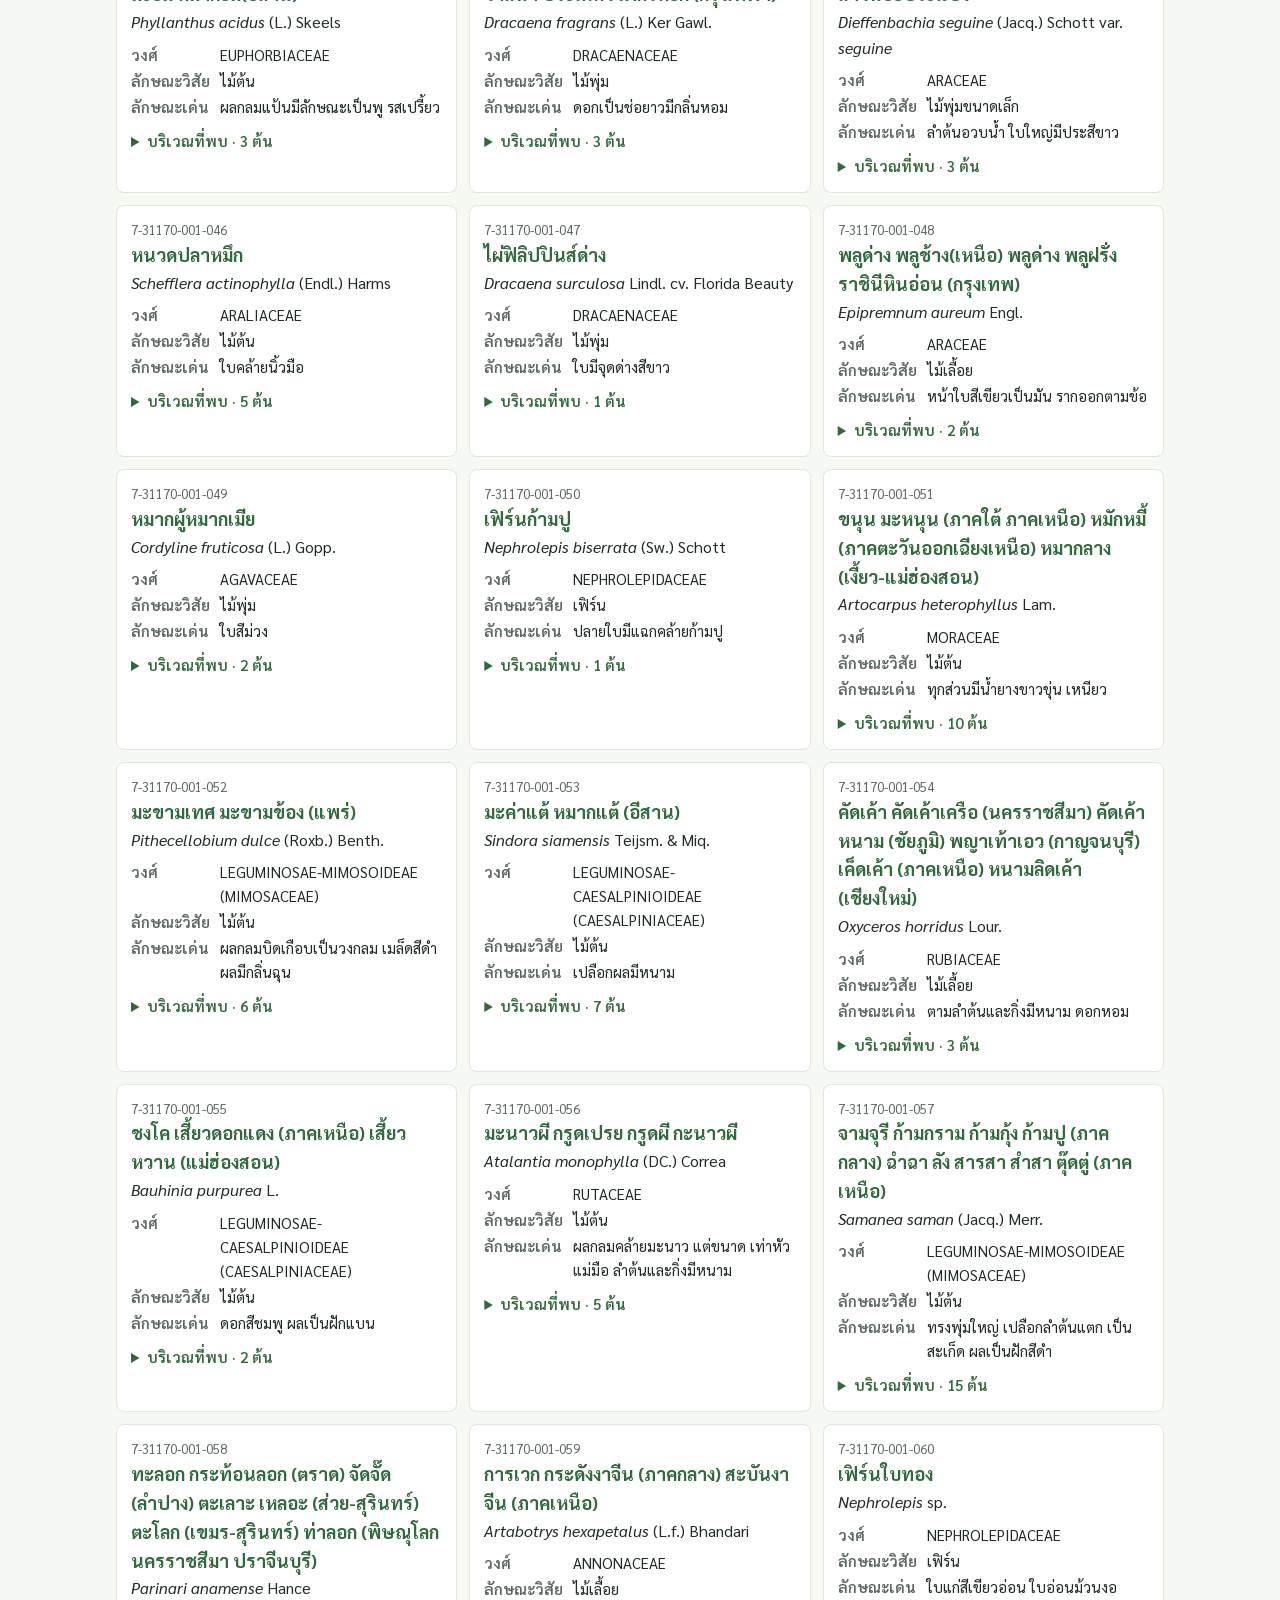
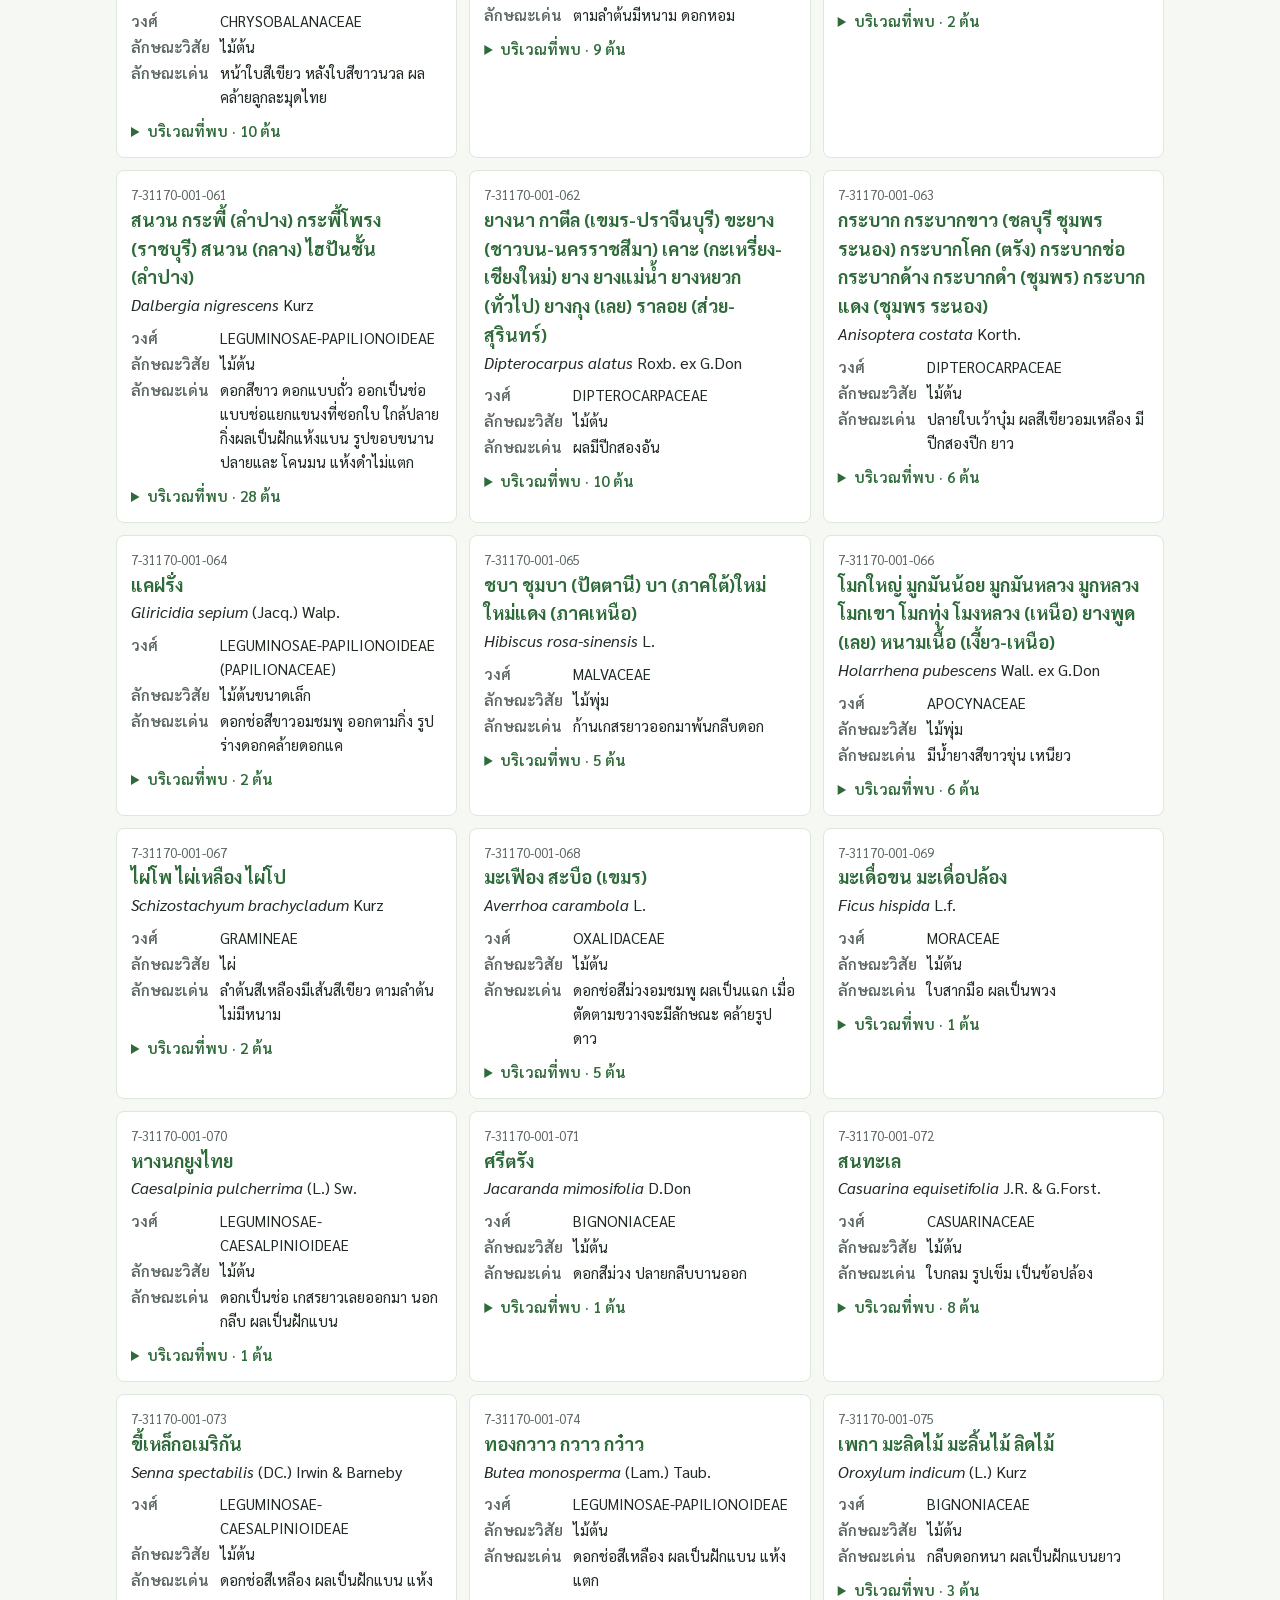
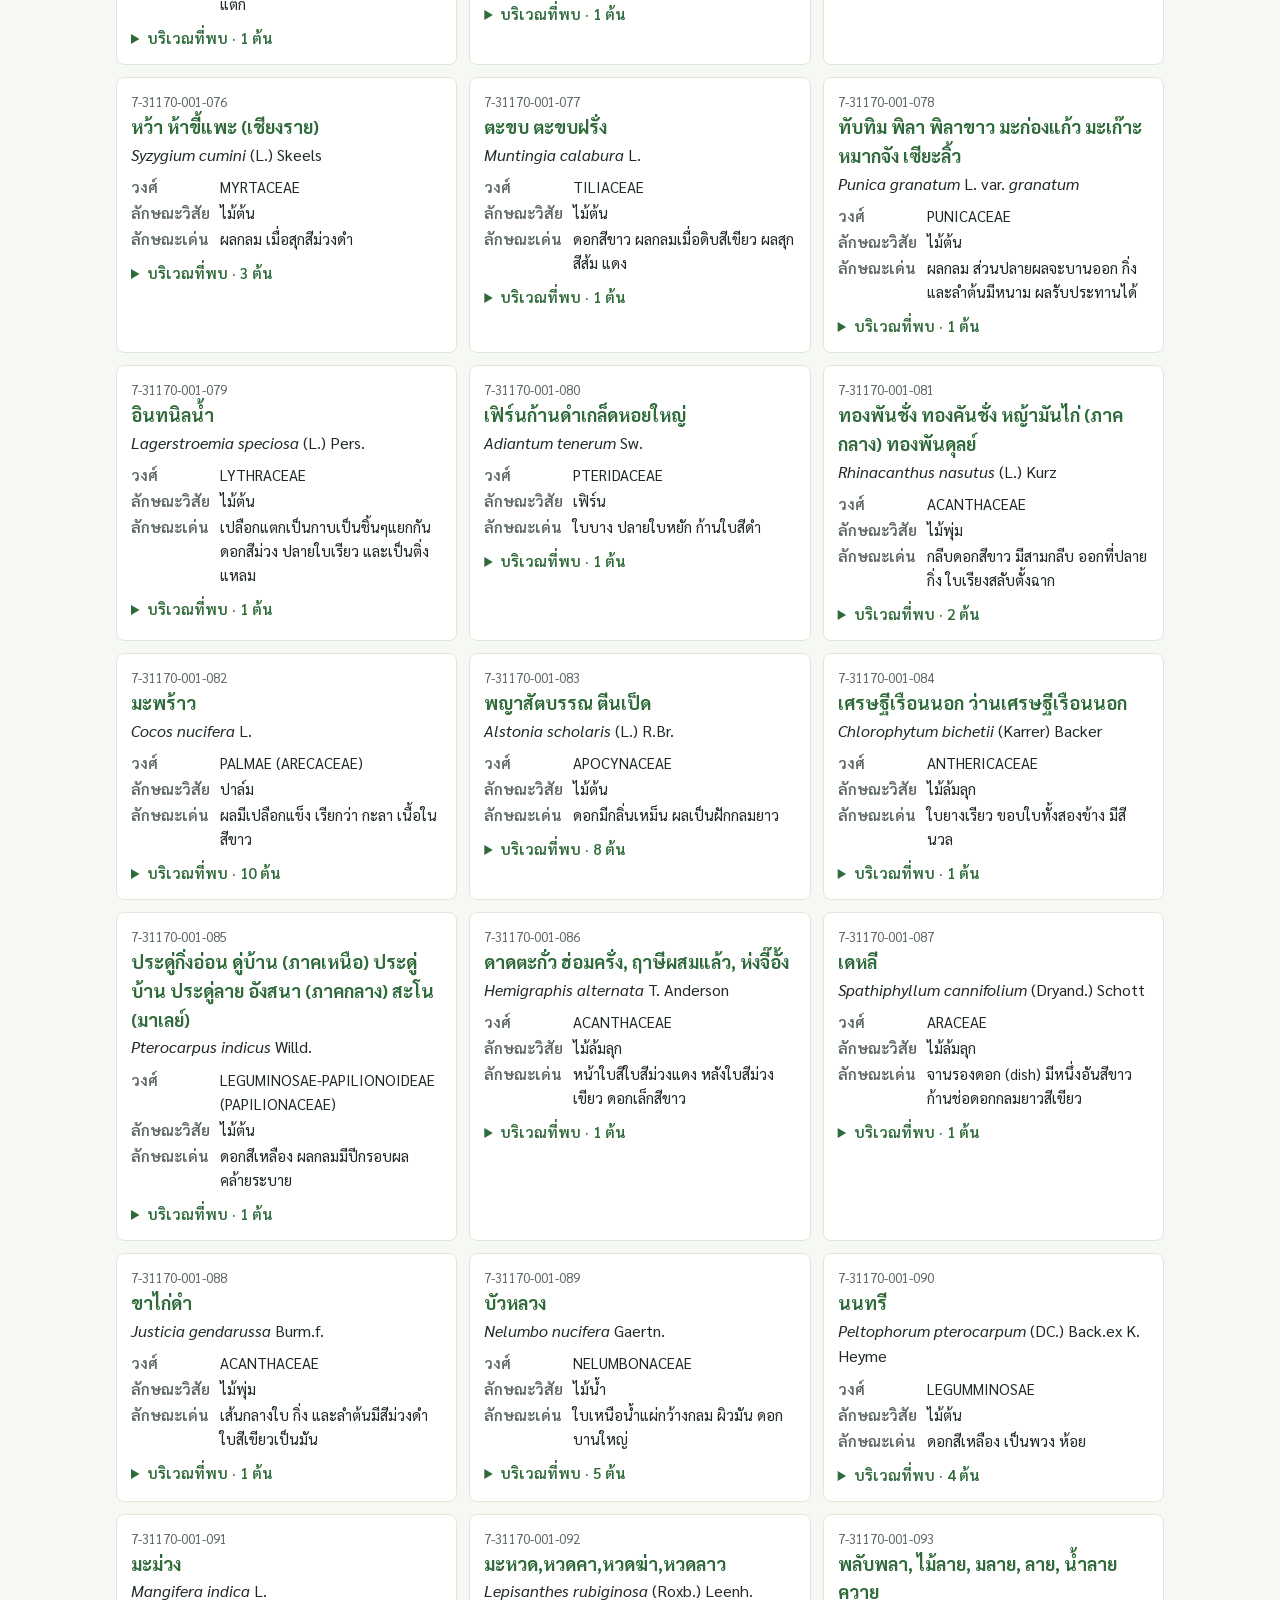
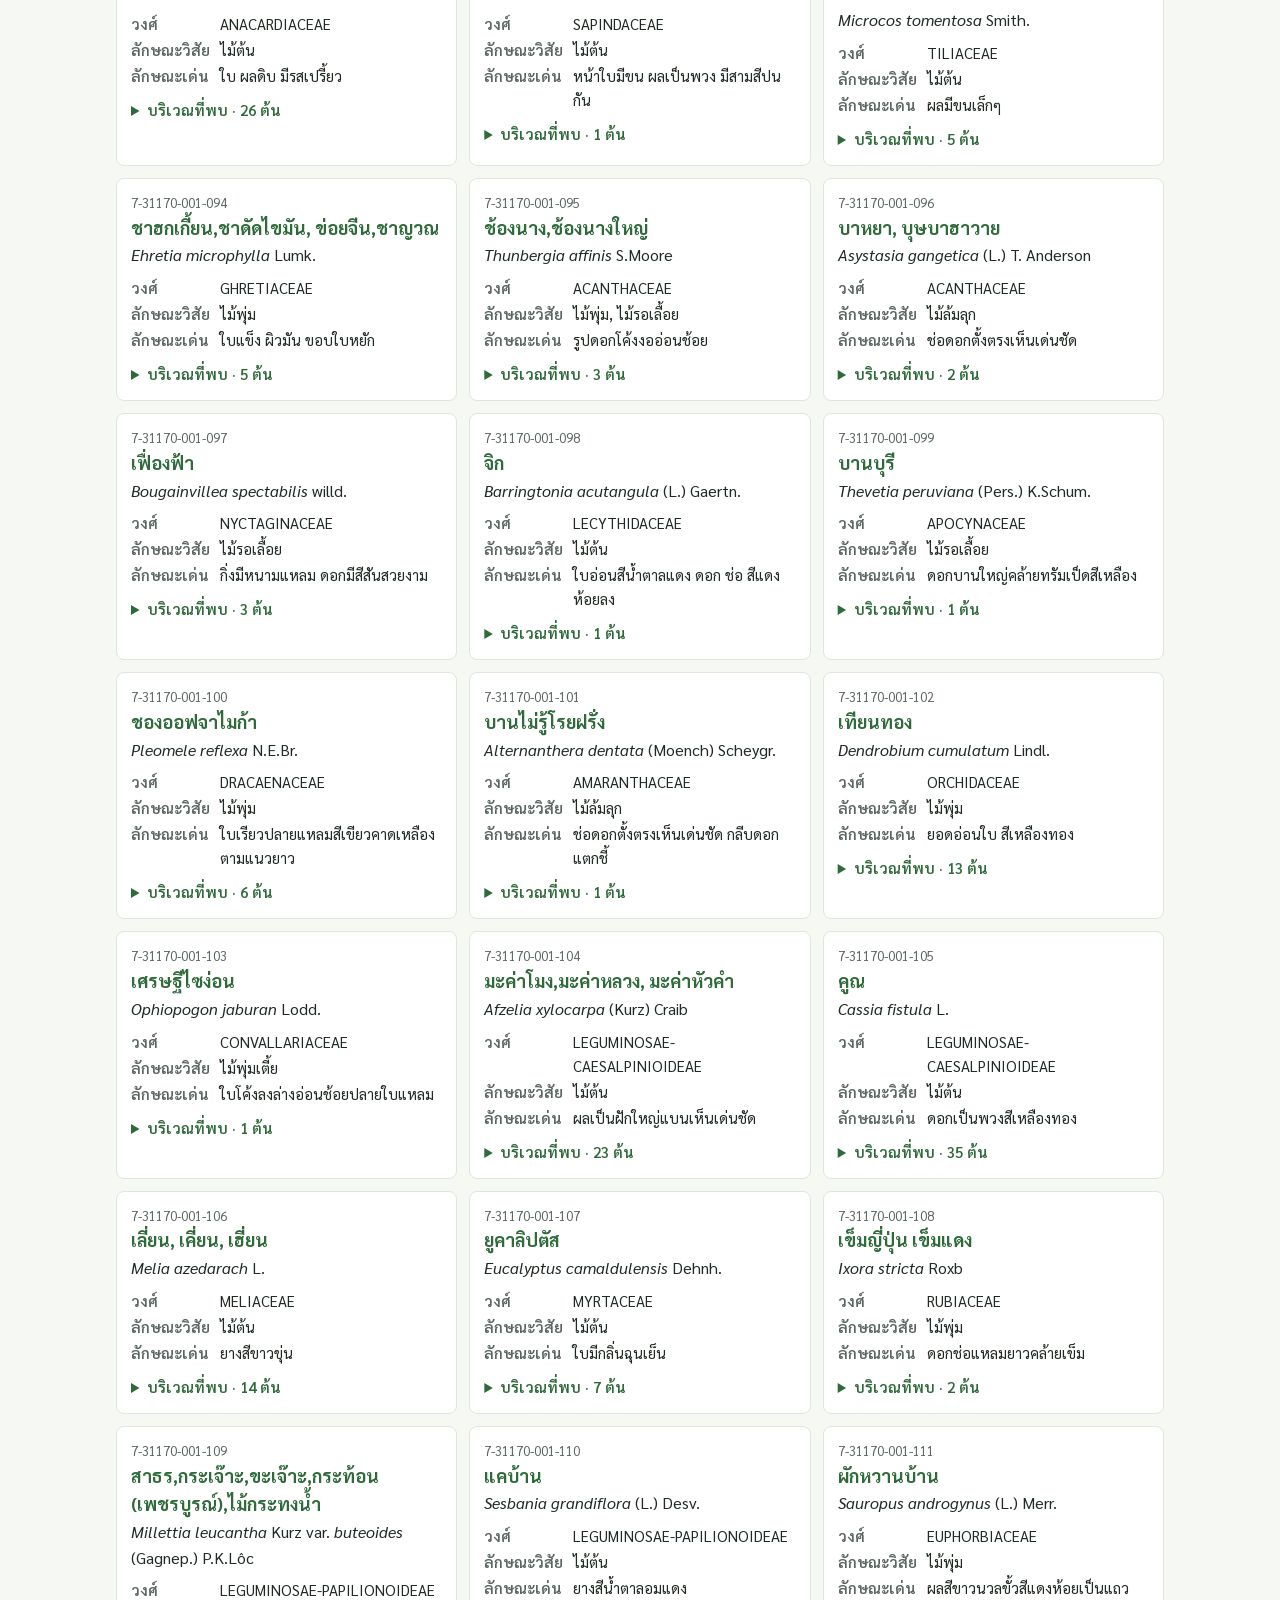
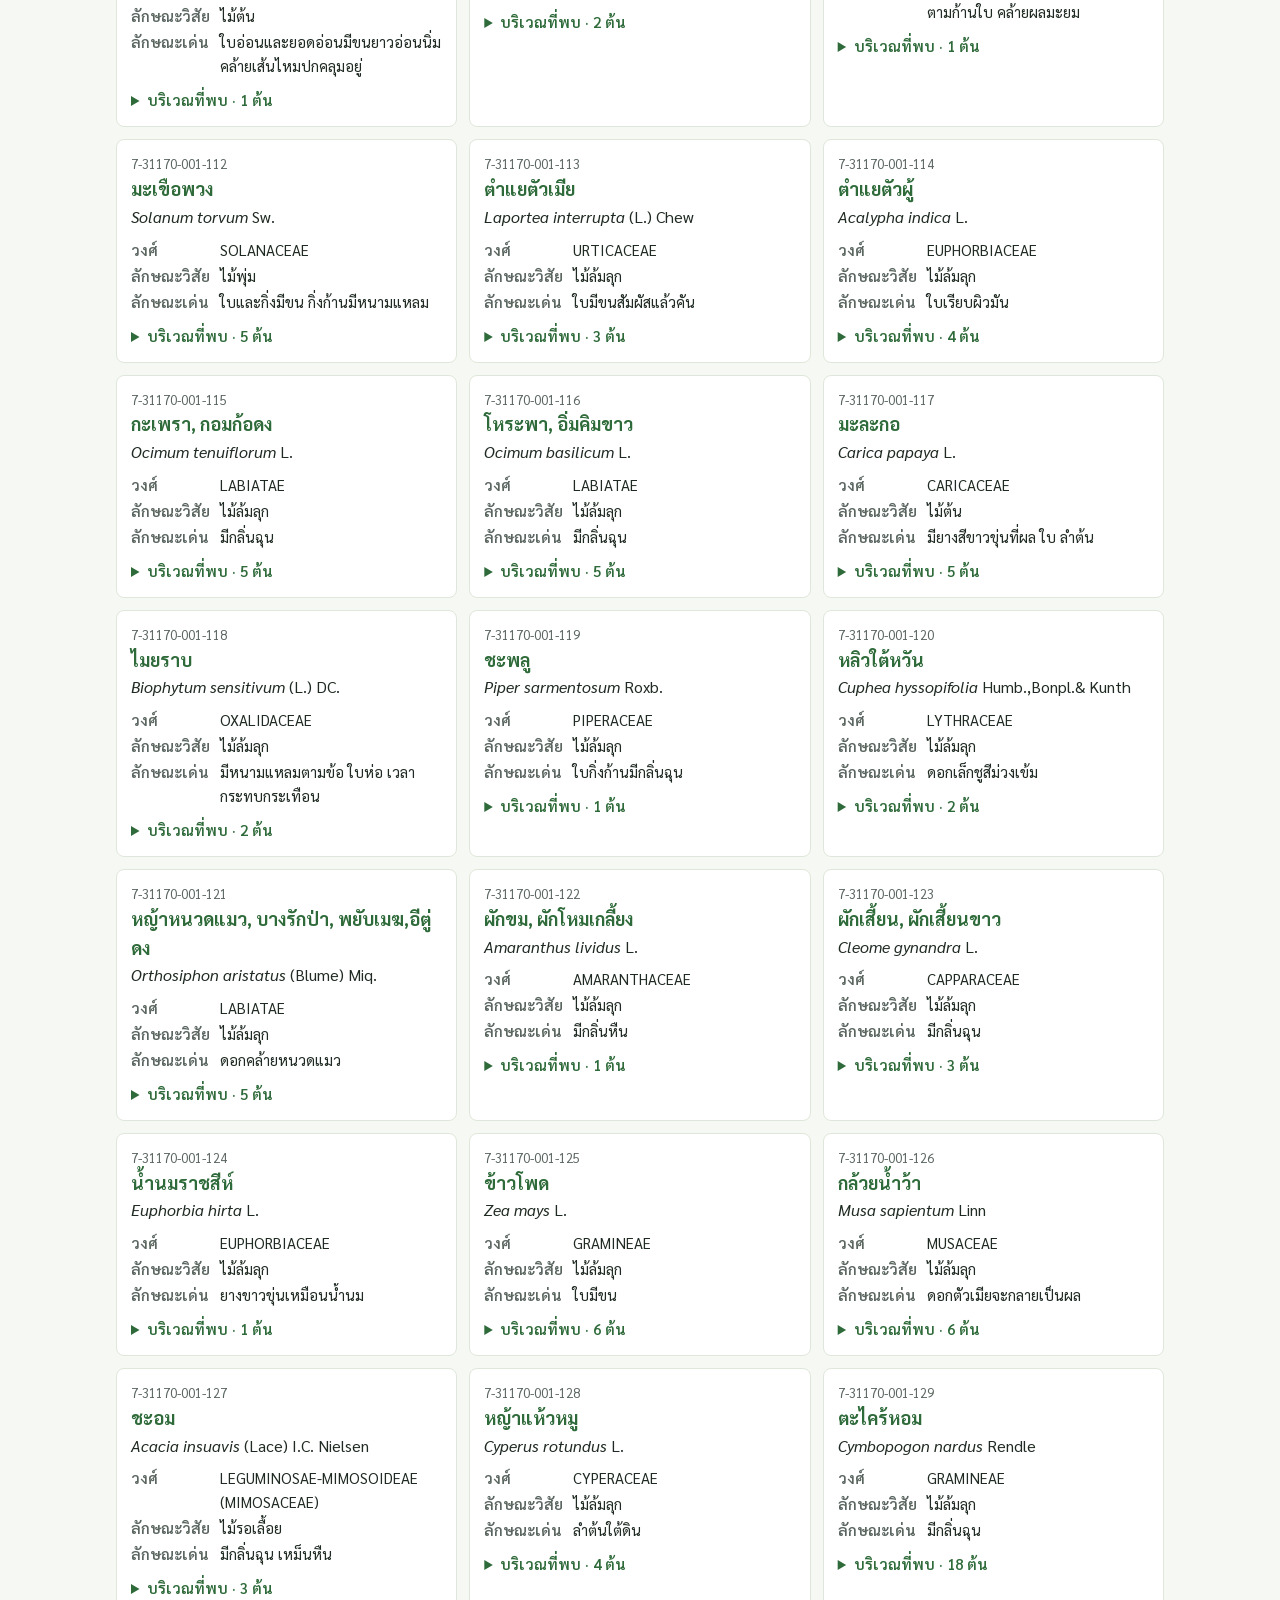
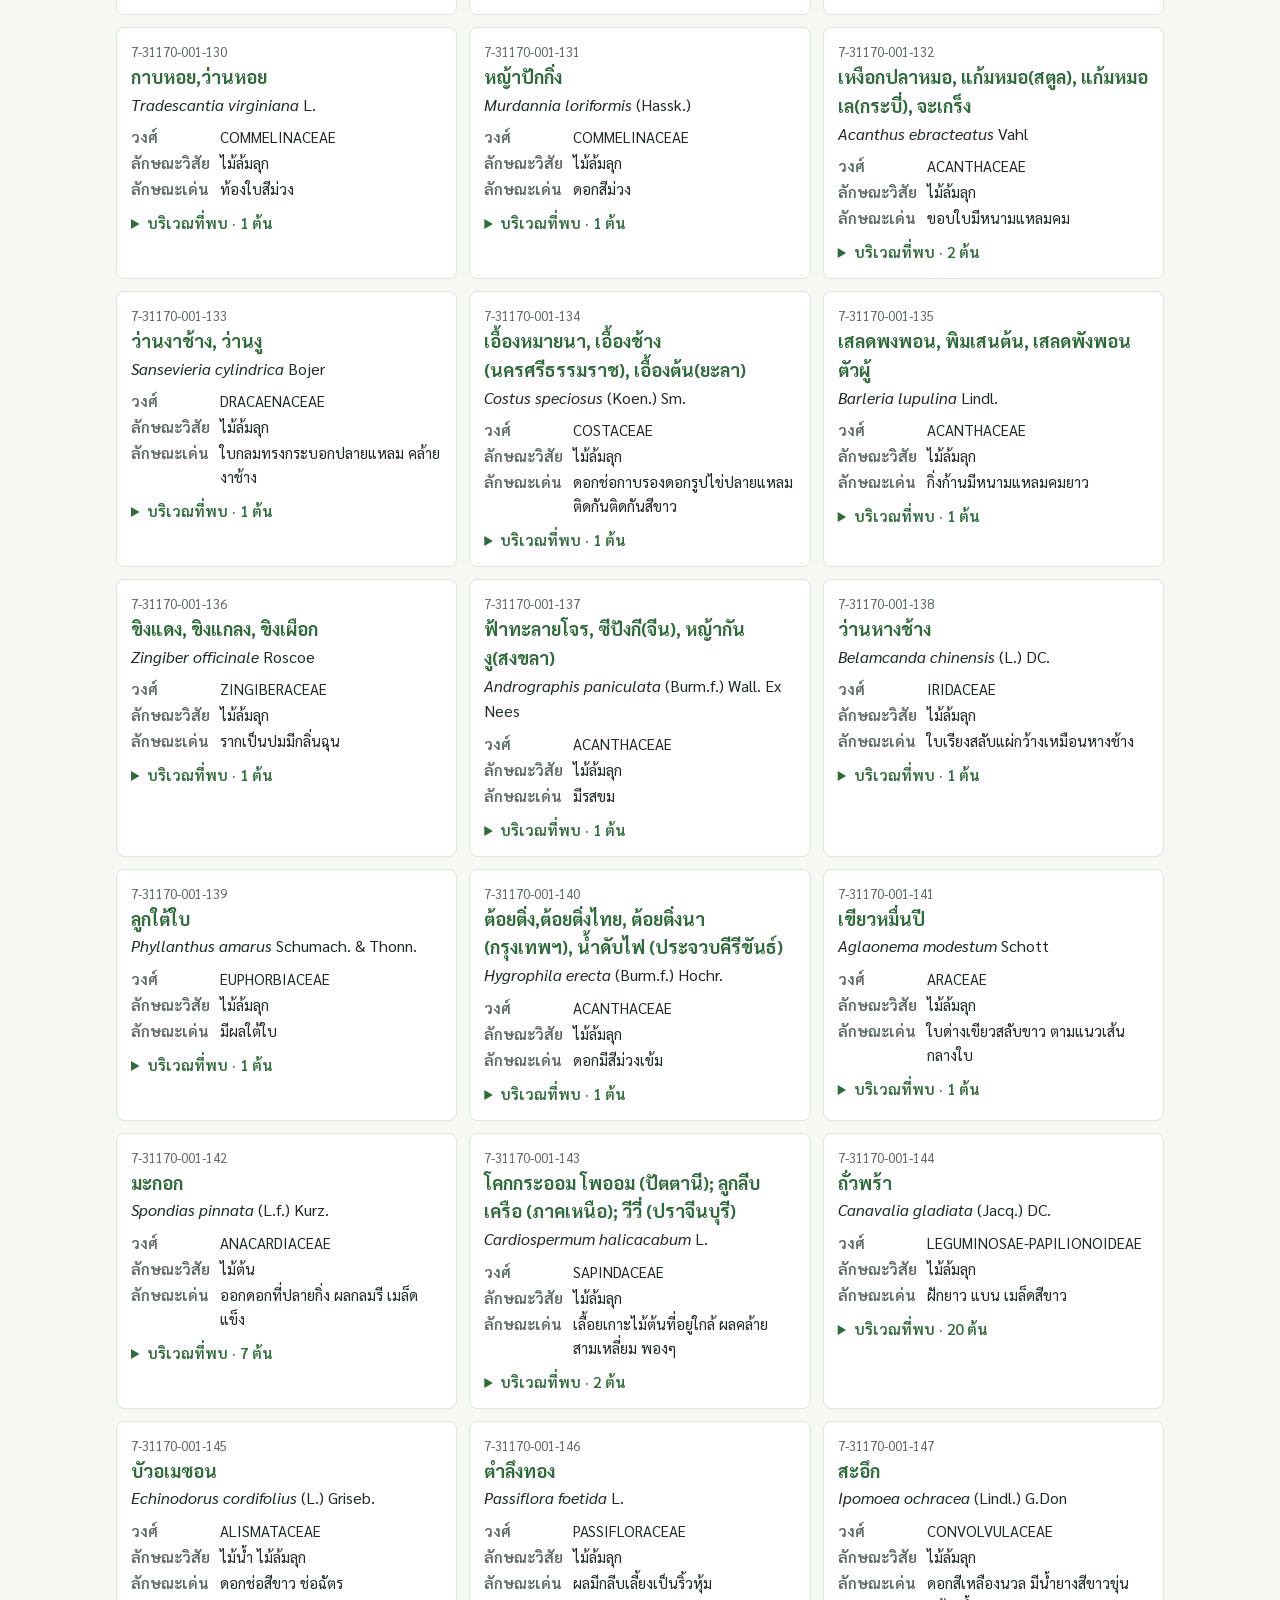
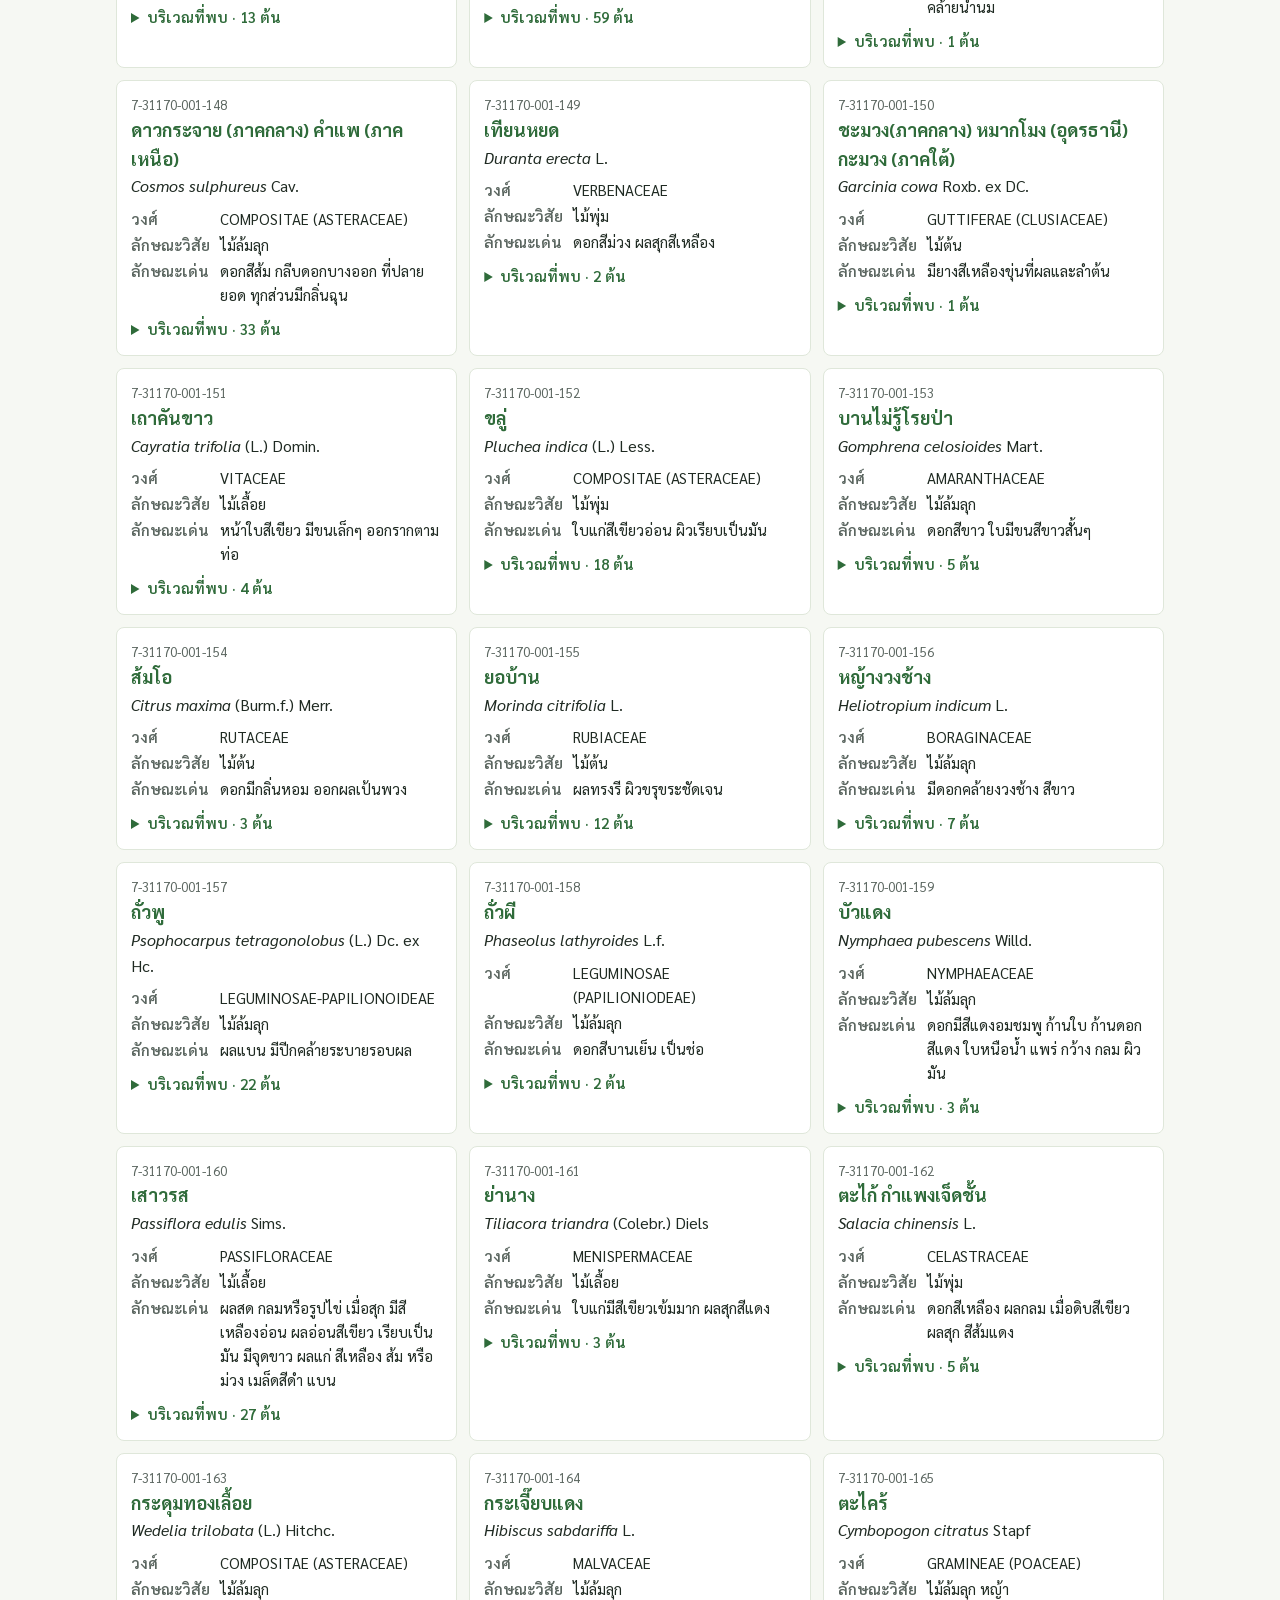
==== commit 2c220de6: "แก้ชื่อวิทยาศาสตร์ที่ทะเบียนผิด 6 ชนิด และเพิ่มภาพเป็น 201 ชนิด แก้ตามที่ครูสั่ง (ทะเบียนผิด ค้นแล้ว" ====
--- a/plants.html
+++ b/plants.html
@@ -192,10 +192,10 @@
         <ul><li>พื้นที่ศึกษาที่ 1 ข้างอาคารสิ่งแวดล้อม ด้านทิศตะวันออก <span class="n">(1 ต้น)</span><br><span class="codes">7-31170-001-009/1</span></li><li>พื้นที่ศึกษาที่ 3 ทิศตะวันตกเฉียงเหนือ ข้างอาคารเกษตร <span class="n">(3 ต้น)</span><br><span class="codes">7-31170-001-009/2, 7-31170-001-009/3, 7-31170-001-009/4</span></li><li>พื้นที่ศึกษาที่ 5 พื้นที่หลังอาคาร 1 <span class="n">(11 ต้น)</span><br><span class="codes">7-31170-001-009/5, 7-31170-001-009/6, 7-31170-001-009/7, 7-31170-001-009/8, 7-31170-001-009/9, 7-31170-001-009/10, 7-31170-001-009/11, 7-31170-001-009/12, 7-31170-001-009/13, 7-31170-001-009/14, 7-31170-001-009/15</span></li><li>พื้นที่ศึกษาที่ 6 หน้าอาคาร 1 <span class="n">(1 ต้น)</span><br><span class="codes">7-31170-001-009/16</span></li><li>พื้นที่ศึกษาที่ 7 หลังอาคาร 3 <span class="n">(3 ต้น)</span><br><span class="codes">7-31170-001-009/17, 7-31170-001-009/18, 7-31170-001-009/19</span></li><li>พื้นที่ศึกษาที่ 10 หน้าอาคาร 3 <span class="n">(1 ต้น)</span><br><span class="codes">7-31170-001-009/20</span></li><li>พื้นที่ศึกษาที่ 11 สวนกาญจนาภิเษก <span class="n">(2 ต้น)</span><br><span class="codes">7-31170-001-009/21, 7-31170-001-009/22</span></li><li>พื้นที่ศึกษาที่ 12 แปลงเกษตร <span class="n">(1 ต้น)</span><br><span class="codes">7-31170-001-009/23</span></li><li>พื้นที่ศึกษาที่ 14 บ้านพักครูทิศตะวันตก <span class="n">(1 ต้น)</span><br><span class="codes">7-31170-001-009/24</span></li><li>พื้นที่ศึกษาที่ 15 เตาเผาถ่าน <span class="n">(2 ต้น)</span><br><span class="codes">7-31170-001-009/25, 7-31170-001-009/26</span></li><li>พื้นที่ศึกษาที่ 16 หอประชุม <span class="n">(2 ต้น)</span><br><span class="codes">7-31170-001-009/27, 7-31170-001-009/28</span></li><li>พื้นที่ศึกษาที่ 17 สนามฟุตบอล <span class="n">(4 ต้น)</span><br><span class="codes">7-31170-001-009/29, 7-31170-001-009/30, 7-31170-001-009/31, 7-31170-001-009/32</span></li></ul>
       </details>
     </article>
-    <article class="plant" id="p010" data-habit="ไม้ต้น" data-zones=" 1 " data-search="7-31170-001-010 รักใหญ่ holigarna albicans hook.f anacardiaceae">
+    <article class="plant" id="p010" data-habit="ไม้ต้น" data-zones=" 1 " data-search="7-31170-001-010 รักใหญ่ gluta usitata (wall.) ding hou anacardiaceae">
       <p class="code">7-31170-001-010</p>
       <h3>รักใหญ่</h3>
-      <p class="sci"><i>Holigarna</i> <i>albicans</i> Hook.f</p>
+      <p class="sci"><i>Gluta</i> <i>usitata</i> (Wall.) Ding Hou</p>
       <dl>
         <dt>วงศ์</dt><dd>ANACARDIACEAE</dd>
         <dt>ลักษณะวิสัย</dt><dd>ไม้ต้น</dd>
@@ -402,10 +402,10 @@
         <ul><li>พื้นที่ศึกษาที่ 1 ข้างอาคารสิ่งแวดล้อม ด้านทิศตะวันออก <span class="n">(1 ต้น)</span><br><span class="codes">7-31170-001-024/1</span></li><li>พื้นที่ศึกษาที่ 7 หลังอาคาร 3 <span class="n">(1 ต้น)</span><br><span class="codes">7-31170-001-024/2</span></li><li>พื้นที่ศึกษาที่ 8 บริเวณอาคาร 4 <span class="n">(5 ต้น)</span><br><span class="codes">7-31170-001-024/3, 7-31170-001-024/4, 7-31170-001-024/5, 7-31170-001-024/6, 7-31170-001-024/7</span></li><li>พื้นที่ศึกษาที่ 9 สระน้ำข้างศาลาธรรม <span class="n">(1 ต้น)</span><br><span class="codes">7-31170-001-024/8</span></li><li>พื้นที่ศึกษาที่ 14 บ้านพักครูทิศตะวันตก <span class="n">(2 ต้น)</span><br><span class="codes">7-31170-001-024/9, 7-31170-001-024/10</span></li></ul>
       </details>
     </article>
-    <article class="plant" id="p025" data-habit="เฟิร์น" data-zones=" 1 2 3 " data-search="7-31170-001-025 เฟิร์นใบมะขาม nephrolepis sp. nephrolepidaceae">
+    <article class="plant" id="p025" data-habit="เฟิร์น" data-zones=" 1 2 3 " data-search="7-31170-001-025 เฟิร์นใบมะขาม nephrolepis cordifolia (l.) c.presl nephrolepidaceae">
       <p class="code">7-31170-001-025</p>
       <h3>เฟิร์นใบมะขาม</h3>
-      <p class="sci"><i>Nephrolepis</i> sp.</p>
+      <p class="sci"><i>Nephrolepis</i> <i>cordifolia</i> (L.) C.Presl</p>
       <dl>
         <dt>วงศ์</dt><dd>NEPHROLEPIDACEAE</dd>
         <dt>ลักษณะวิสัย</dt><dd>เฟิร์น</dd>
@@ -1284,10 +1284,10 @@
         <ul><li>พื้นที่ศึกษาที่ 8 บริเวณอาคาร 4 <span class="n">(1 ต้น)</span><br><span class="codes">7-31170-001-087</span></li></ul>
       </details>
     </article>
-    <article class="plant" id="p088" data-habit="ไม้พุ่ม" data-zones=" 8 " data-search="7-31170-001-088 ขาไก่ดำ justicia fragilis wall. acanthaceae">
+    <article class="plant" id="p088" data-habit="ไม้พุ่ม" data-zones=" 8 " data-search="7-31170-001-088 ขาไก่ดำ justicia gendarussa burm.f. acanthaceae">
       <p class="code">7-31170-001-088</p>
       <h3>ขาไก่ดำ</h3>
-      <p class="sci"><i>Justicia</i> <i>fragilis</i> Wall.</p>
+      <p class="sci"><i>Justicia</i> <i>gendarussa</i> Burm.f.</p>
       <dl>
         <dt>วงศ์</dt><dd>ACANTHACEAE</dd>
         <dt>ลักษณะวิสัย</dt><dd>ไม้พุ่ม</dd>
@@ -1578,10 +1578,10 @@
         <ul><li>พื้นที่ศึกษาที่ 11 สวนกาญจนาภิเษก <span class="n">(1 ต้น)</span><br><span class="codes">7-31170-001-108/1</span></li><li>พื้นที่ศึกษาที่ 16 หอประชุม <span class="n">(1 ต้น)</span><br><span class="codes">7-31170-001-108/2</span></li></ul>
       </details>
     </article>
-    <article class="plant" id="p109" data-habit="ไม้ต้น" data-zones=" 11 " data-search="7-31170-001-109 สาธร,กระเจ๊าะ,ขะเจ๊าะ,กระท้อน (เพชรบูรณ์),ไม้กระทงน้ำ millettia buteoides (gagnep) p.k.loc leguminosae-papilionoideae">
+    <article class="plant" id="p109" data-habit="ไม้ต้น" data-zones=" 11 " data-search="7-31170-001-109 สาธร,กระเจ๊าะ,ขะเจ๊าะ,กระท้อน (เพชรบูรณ์),ไม้กระทงน้ำ millettia leucantha kurz var. buteoides (gagnep.) p.k.lôc leguminosae-papilionoideae">
       <p class="code">7-31170-001-109</p>
       <h3>สาธร,กระเจ๊าะ,ขะเจ๊าะ,กระท้อน (เพชรบูรณ์),ไม้กระทงน้ำ</h3>
-      <p class="sci"><i>Millettia</i> <i>buteoides</i> (Gagnep) P.K.Loc</p>
+      <p class="sci"><i>Millettia</i> <i>leucantha</i> Kurz var. <i>buteoides</i> (Gagnep.) P.K.Lôc</p>
       <dl>
         <dt>วงศ์</dt><dd>LEGUMINOSAE-PAPILIONOIDEAE</dd>
         <dt>ลักษณะวิสัย</dt><dd>ไม้ต้น</dd>
@@ -1718,10 +1718,10 @@
         <ul><li>พื้นที่ศึกษาที่ 12 แปลงเกษตร <span class="n">(2 ต้น)</span><br><span class="codes">7-31170-001-118/1, 7-31170-001-118/2</span></li></ul>
       </details>
     </article>
-    <article class="plant" id="p119" data-habit="ไม้ล้มลุก" data-zones=" 12 " data-search="7-31170-001-119 ชะพลู piper aurantiacum miq. piperaceae">
+    <article class="plant" id="p119" data-habit="ไม้ล้มลุก" data-zones=" 12 " data-search="7-31170-001-119 ชะพลู piper sarmentosum roxb. piperaceae">
       <p class="code">7-31170-001-119</p>
       <h3>ชะพลู</h3>
-      <p class="sci"><i>Piper</i> <i>aurantiacum</i> Miq.</p>
+      <p class="sci"><i>Piper</i> <i>sarmentosum</i> Roxb.</p>
       <dl>
         <dt>วงศ์</dt><dd>PIPERACEAE</dd>
         <dt>ลักษณะวิสัย</dt><dd>ไม้ล้มลุก</dd>
@@ -2558,10 +2558,10 @@
         <ul><li>พื้นที่ศึกษาที่ 13 หลังห้องสมุด <span class="n">(1 ต้น)</span><br><span class="codes">7-31170-001-178</span></li></ul>
       </details>
     </article>
-    <article class="plant" id="p179" data-habit="ไม้รอเลื้อย ปาล์ม" data-zones=" 13 14 " data-search="7-31170-001-179 หวาย calamus sp. palmae (arecaceae)">
+    <article class="plant" id="p179" data-habit="ไม้รอเลื้อย ปาล์ม" data-zones=" 13 14 " data-search="7-31170-001-179 หวาย calamus viminalis willd. palmae (arecaceae)">
       <p class="code">7-31170-001-179</p>
       <h3>หวาย</h3>
-      <p class="sci"><i>Calamus</i> sp.</p>
+      <p class="sci"><i>Calamus</i> <i>viminalis</i> Willd.</p>
       <dl>
         <dt>วงศ์</dt><dd>PALMAE (ARECACEAE)</dd>
         <dt>ลักษณะวิสัย</dt><dd>ไม้รอเลื้อย ปาล์ม</dd>
@@ -2880,42 +2880,42 @@
         <ul><li>พื้นที่ศึกษาที่ 7 หลังอาคาร 3 <span class="n">(1 ต้น)</span><br><span class="codes">7-31170-001-201/1</span></li><li>พื้นที่ศึกษาที่ 17 สนามฟุตบอล <span class="n">(4 ต้น)</span><br><span class="codes">7-31170-001-201/2, 7-31170-001-201/3, 7-31170-001-201/4, 7-31170-001-201/5</span></li></ul>
       </details>
     </article>
-    <article class="plant" id="p202" data-habit="" data-zones=" 2 " data-search="7-31170-001-202 หญ้าแฝก  ">
+    <article class="plant" id="p202" data-habit="ไม้ล้มลุก หญ้า" data-zones=" 2 " data-search="7-31170-001-202 หญ้าแฝก chrysopogon zizanioides (l.) roberty gramineae (poaceae)">
       <p class="code">7-31170-001-202</p>
       <h3>หญ้าแฝก</h3>
-      <p class="sci"><span class="pending">อยู่ระหว่างรวบรวมข้อมูล</span></p>
-      <dl>
-        <dt>วงศ์</dt><dd><span class="pending">อยู่ระหว่างรวบรวมข้อมูล</span></dd>
-        <dt>ลักษณะวิสัย</dt><dd><span class="pending">อยู่ระหว่างรวบรวมข้อมูล</span></dd>
-        <dt>ลักษณะเด่น</dt><dd><span class="pending">อยู่ระหว่างรวบรวมข้อมูล</span></dd>
+      <p class="sci"><i>Chrysopogon</i> <i>zizanioides</i> (L.) Roberty</p>
+      <dl>
+        <dt>วงศ์</dt><dd>GRAMINEAE (POACEAE)</dd>
+        <dt>ลักษณะวิสัย</dt><dd>ไม้ล้มลุก หญ้า</dd>
+        <dt>ลักษณะเด่น</dt><dd>ขึ้นเป็นกอแน่น ใบแคบยาวปลายแหลม รากฝอยหยั่งลึกตรงลงดิน</dd>
       </dl>
       <details>
         <summary>บริเวณที่พบ · 3 ต้น</summary>
         <ul><li>พื้นที่ศึกษาที่ 2 ทิศเหนือศูนย์สิ่งแวดล้อม <span class="n">(3 ต้น)</span><br><span class="codes">7-31170-001-202/1, 7-31170-001-202/2, 7-31170-001-202/3</span></li></ul>
       </details>
     </article>
-    <article class="plant" id="p204" data-habit="ไม้ต้น" data-zones=" 16 " data-search="7-31170-001-204 เลียบ  ">
+    <article class="plant" id="p204" data-habit="ไม้ต้น" data-zones=" 16 " data-search="7-31170-001-204 เลียบ ficus subpisocarpa gagnep. moraceae">
       <p class="code">7-31170-001-204</p>
       <h3>เลียบ</h3>
-      <p class="sci"><span class="pending">อยู่ระหว่างรวบรวมข้อมูล</span></p>
-      <dl>
-        <dt>วงศ์</dt><dd><span class="pending">อยู่ระหว่างรวบรวมข้อมูล</span></dd>
-        <dt>ลักษณะวิสัย</dt><dd>ไม้ต้น</dd>
-        <dt>ลักษณะเด่น</dt><dd><span class="pending">อยู่ระหว่างรวบรวมข้อมูล</span></dd>
+      <p class="sci"><i>Ficus</i> <i>subpisocarpa</i> Gagnep.</p>
+      <dl>
+        <dt>วงศ์</dt><dd>MORACEAE</dd>
+        <dt>ลักษณะวิสัย</dt><dd>ไม้ต้น</dd>
+        <dt>ลักษณะเด่น</dt><dd>ไม้ต้นผลัดใบ ผลกลมแป้นขนาดเล็ก ออกตามซอกใบหรือตามกิ่ง ผลสุกสีม่วงดำ</dd>
       </dl>
       <details>
         <summary>บริเวณที่พบ · 2 ต้น</summary>
         <ul><li>พื้นที่ศึกษาที่ 16 หอประชุม <span class="n">(2 ต้น)</span><br><span class="codes">7-31170-001-204/1, 7-31170-001-204/2</span></li></ul>
       </details>
     </article>
-    <article class="plant" id="p205" data-habit="ไม้ต้น" data-zones=" 16 17 " data-search="7-31170-001-205 รวงผึ้ง  ">
+    <article class="plant" id="p205" data-habit="ไม้ต้น" data-zones=" 16 17 " data-search="7-31170-001-205 รวงผึ้ง schoutenia glomerata king subsp. peregrina (craib) roekm. tiliaceae (malvaceae)">
       <p class="code">7-31170-001-205</p>
       <h3>รวงผึ้ง</h3>
-      <p class="sci"><span class="pending">อยู่ระหว่างรวบรวมข้อมูล</span></p>
-      <dl>
-        <dt>วงศ์</dt><dd><span class="pending">อยู่ระหว่างรวบรวมข้อมูล</span></dd>
-        <dt>ลักษณะวิสัย</dt><dd>ไม้ต้น</dd>
-        <dt>ลักษณะเด่น</dt><dd><span class="pending">อยู่ระหว่างรวบรวมข้อมูล</span></dd>
+      <p class="sci"><i>Schoutenia</i> <i>glomerata</i> King subsp. <i>peregrina</i> (Craib) Roekm.</p>
+      <dl>
+        <dt>วงศ์</dt><dd>TILIACEAE (MALVACEAE)</dd>
+        <dt>ลักษณะวิสัย</dt><dd>ไม้ต้น</dd>
+        <dt>ลักษณะเด่น</dt><dd>ดอกสีเหลืองทอง ปลายแยก 5 แฉกคล้ายรูปดาว กลิ่นหอม บานช่วงกรกฎาคม-สิงหาคม</dd>
       </dl>
       <details>
         <summary>บริเวณที่พบ · 3 ต้น</summary>
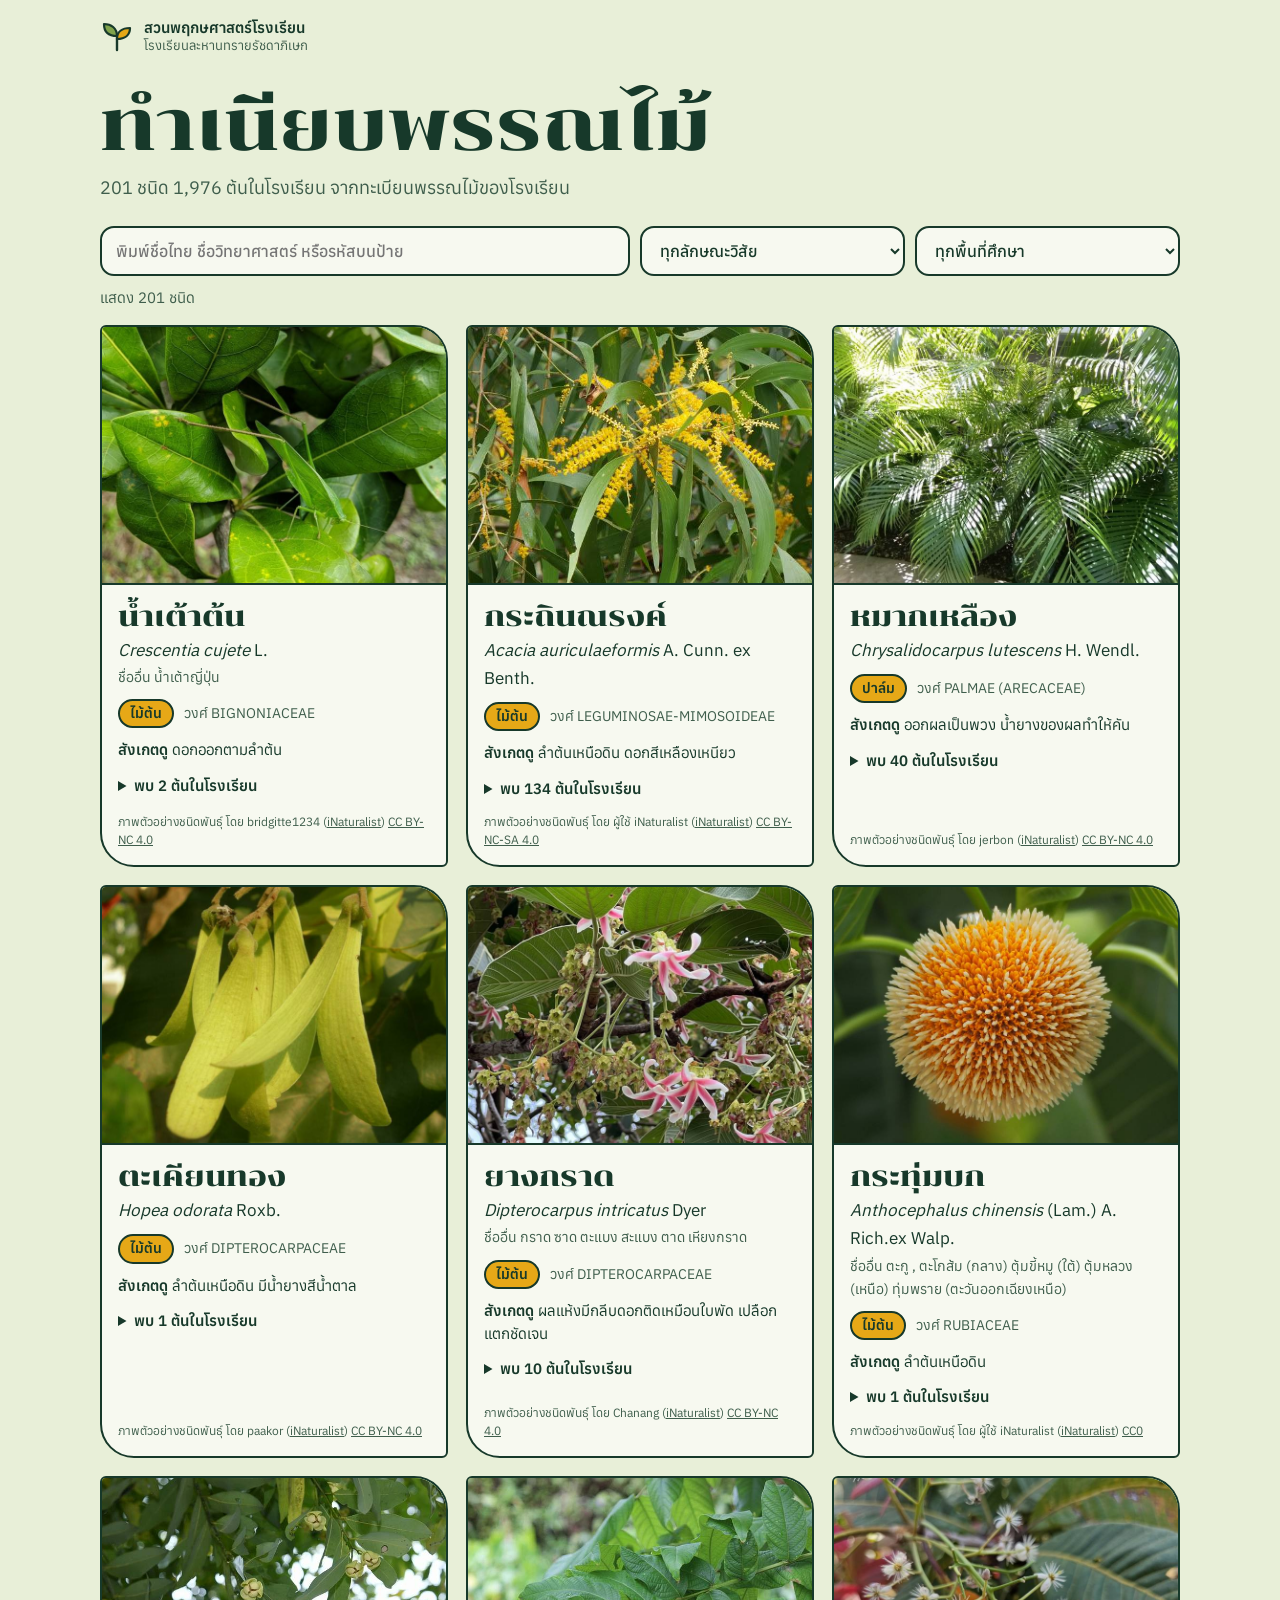
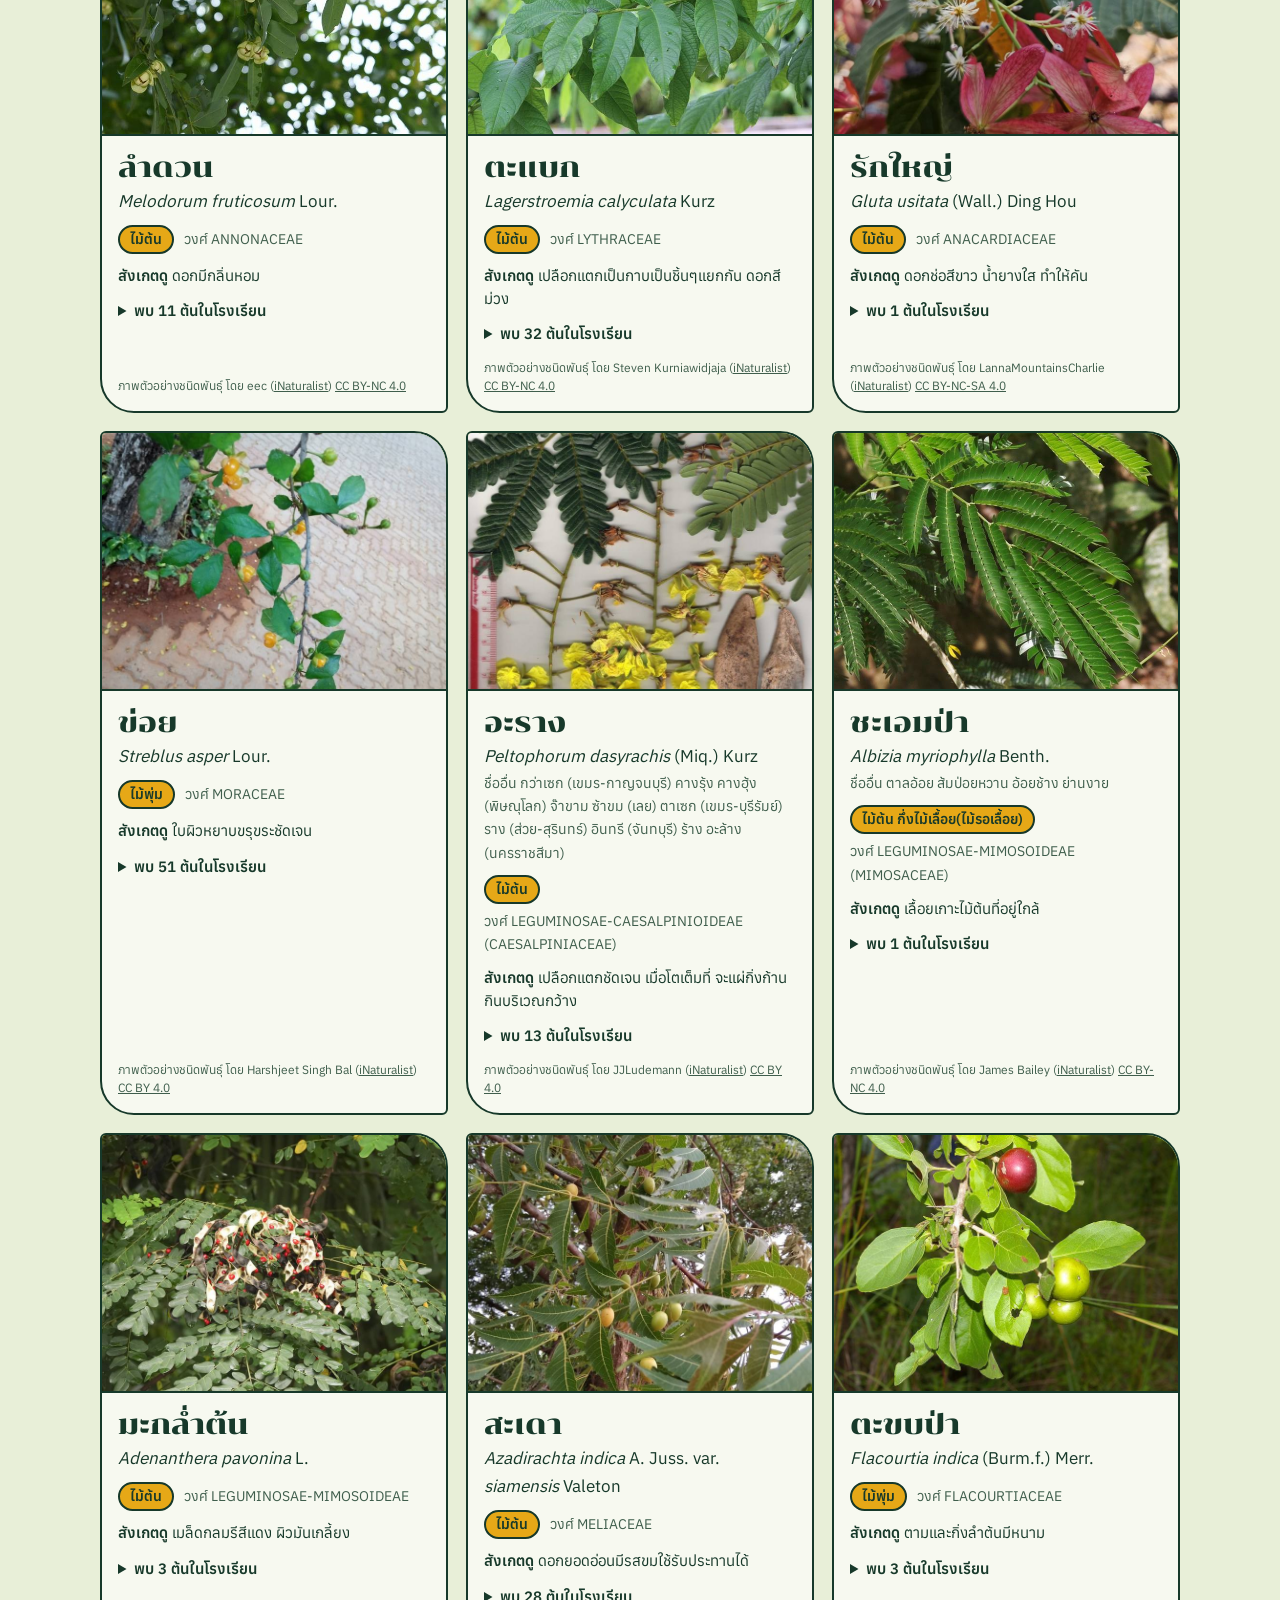
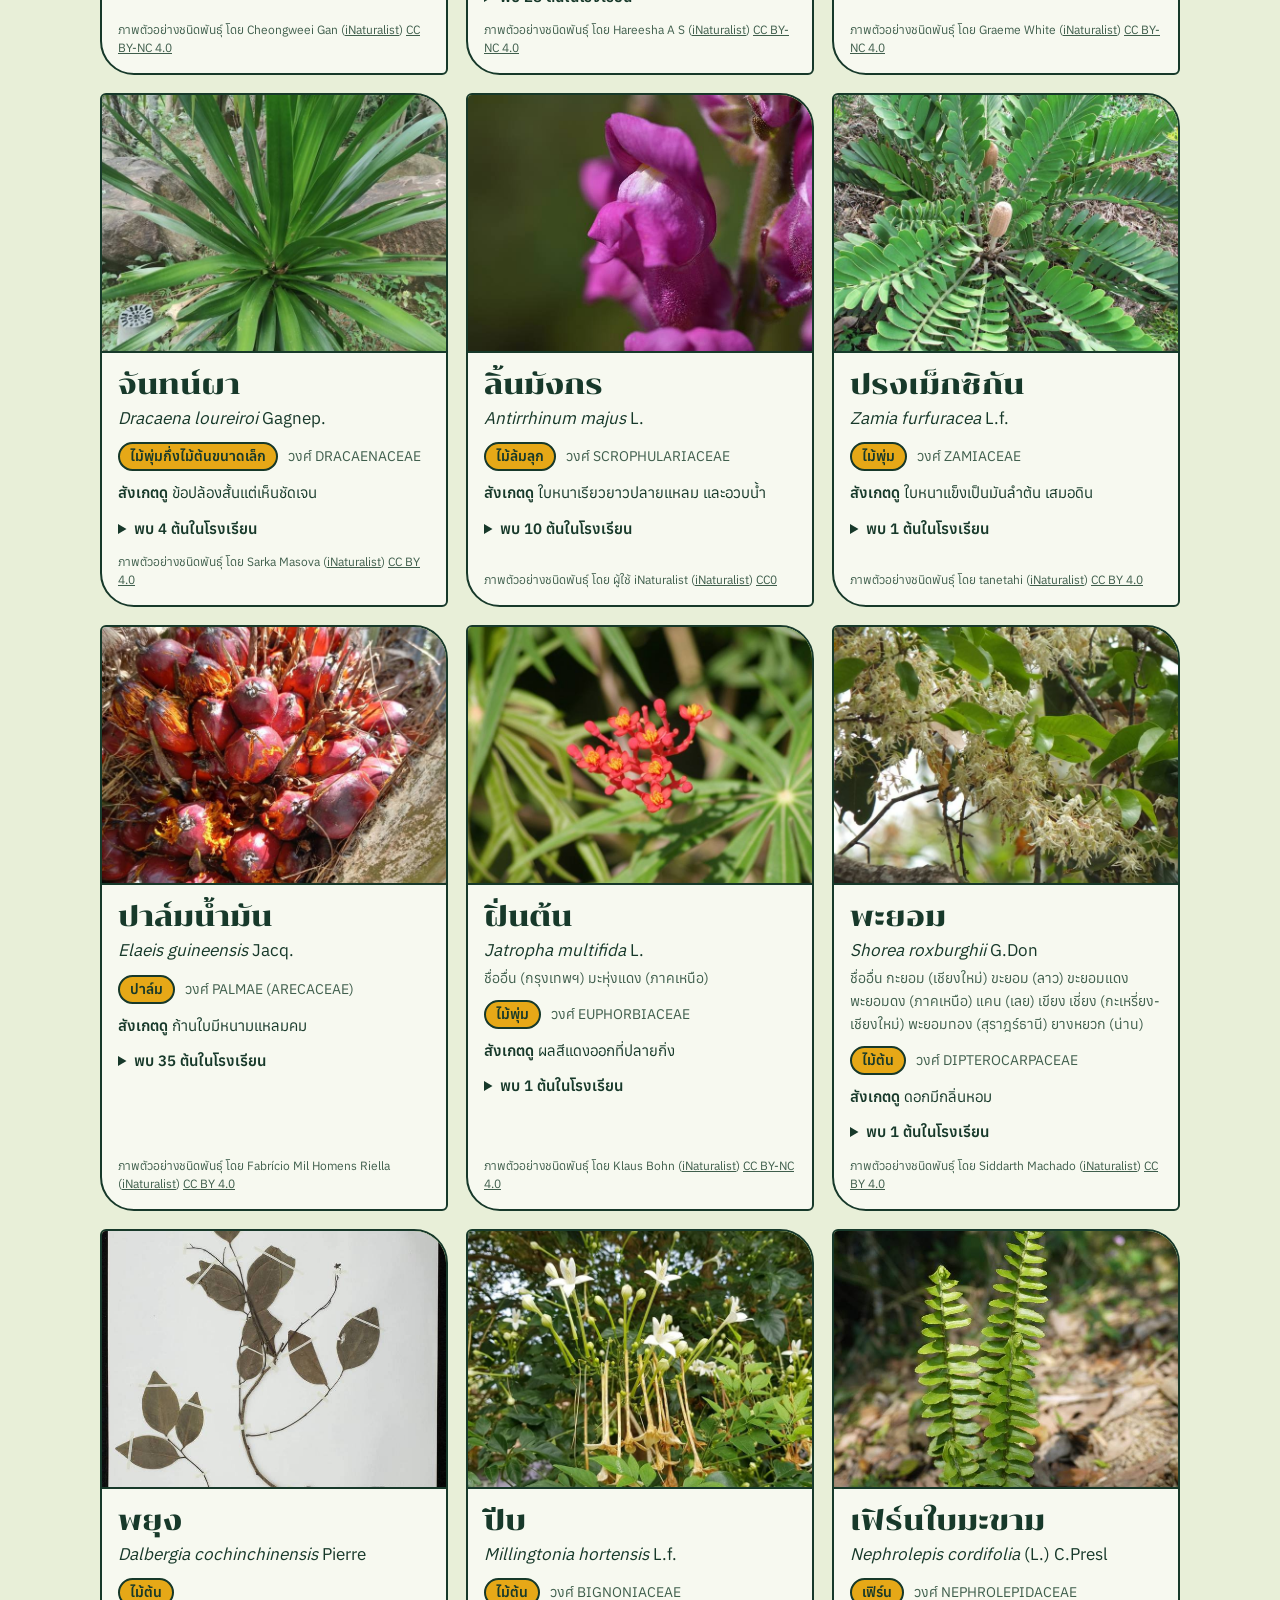
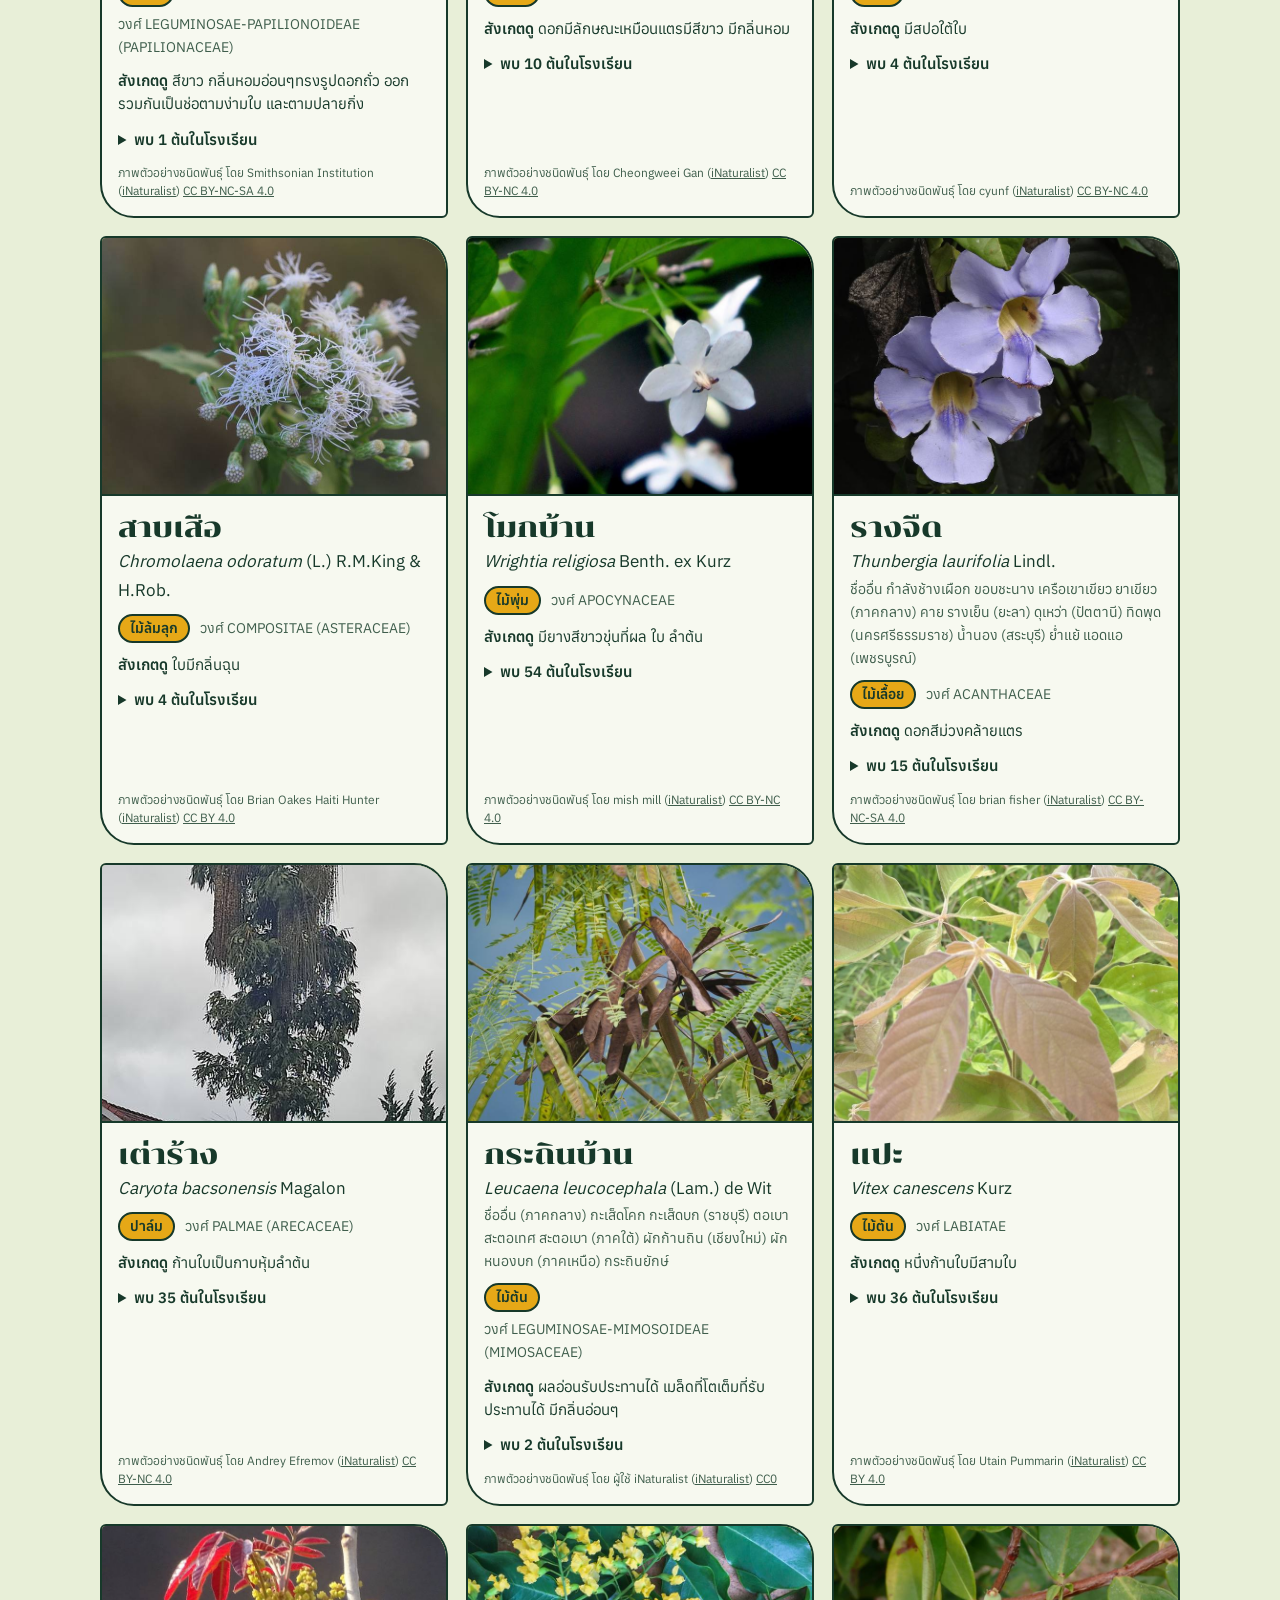
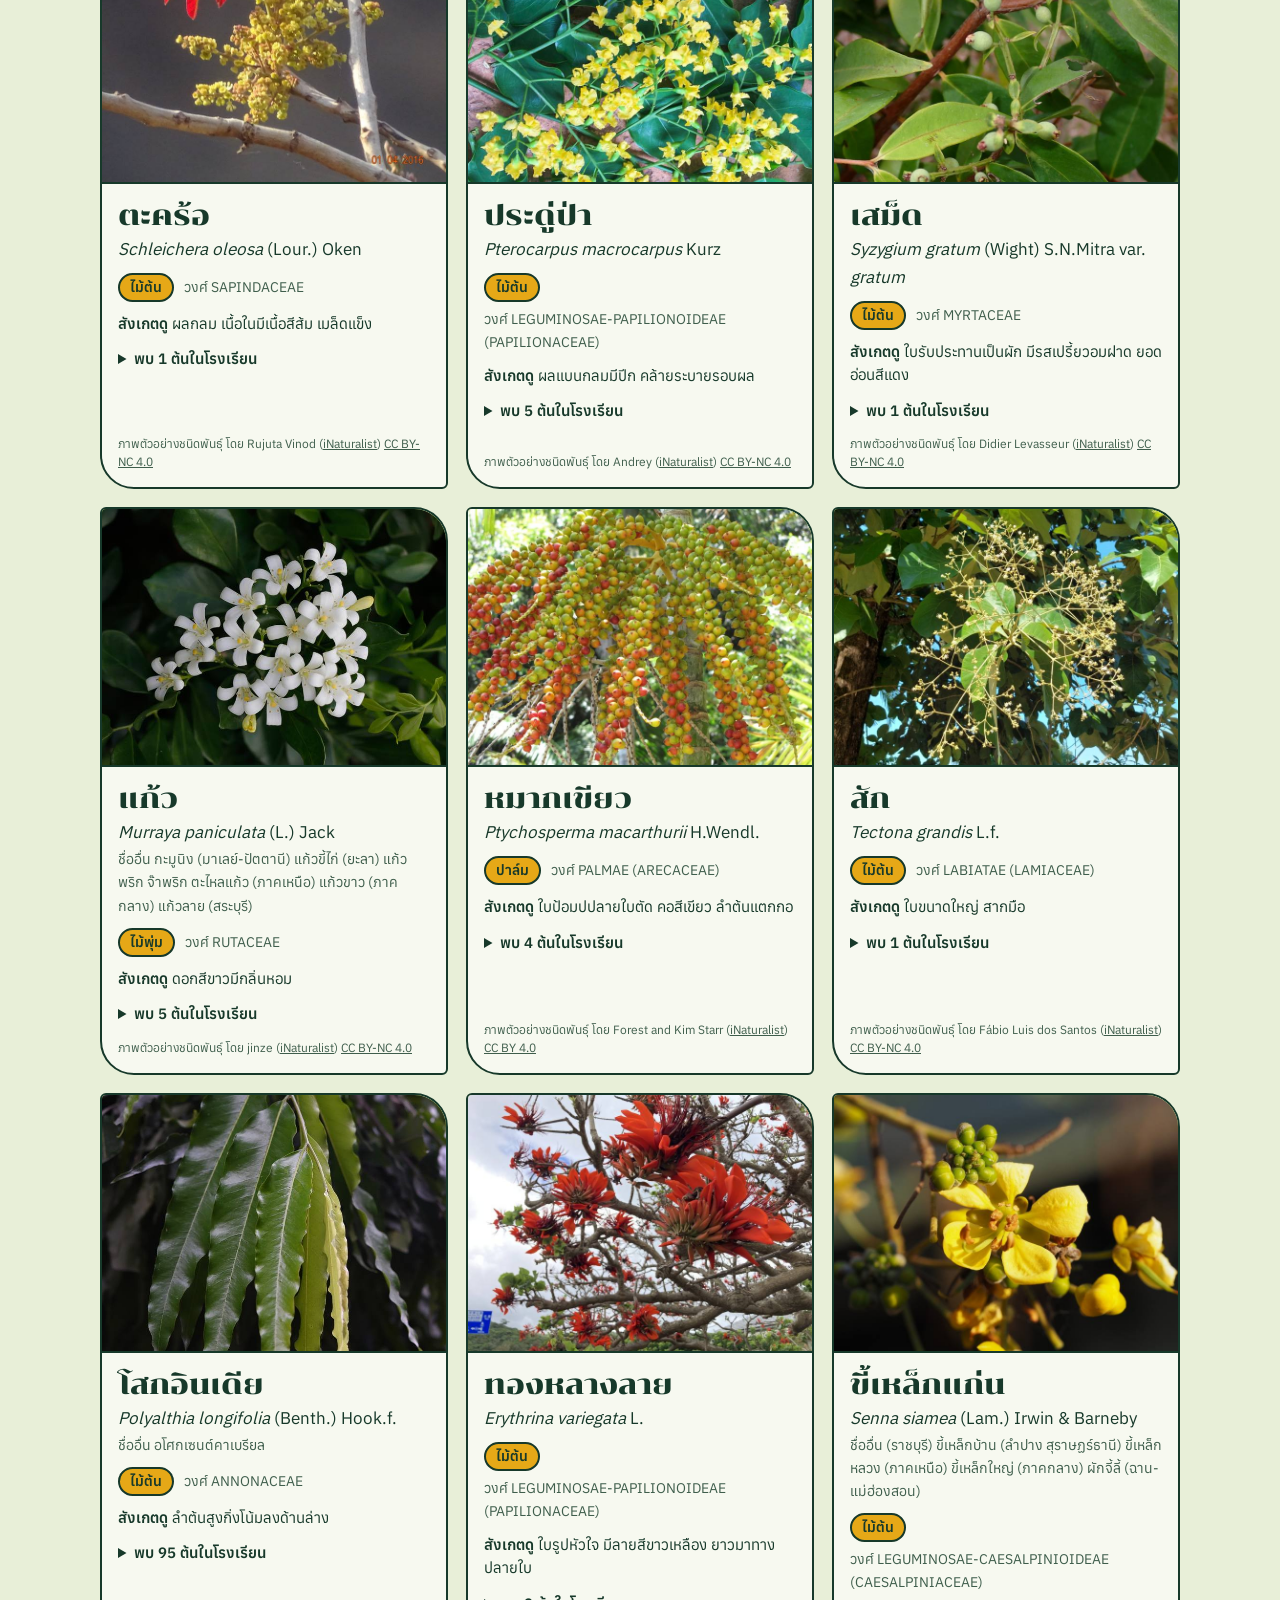
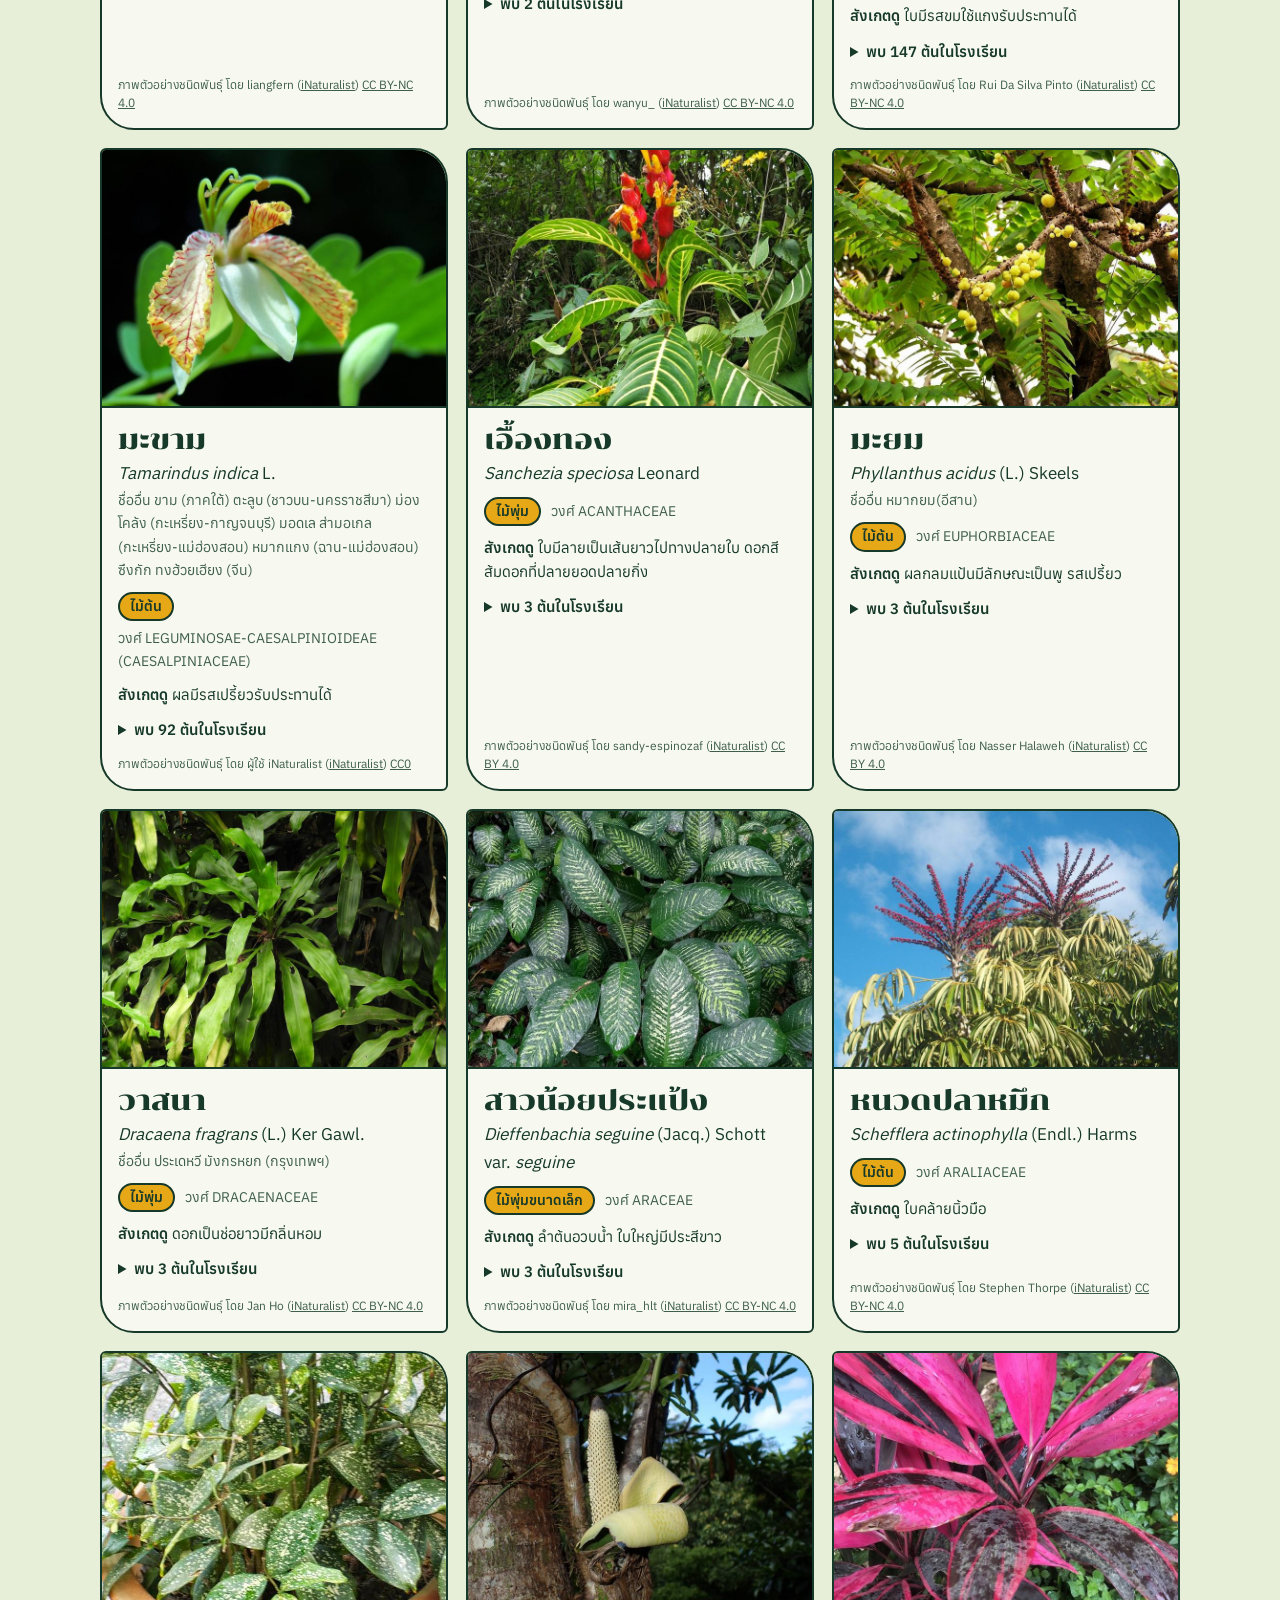
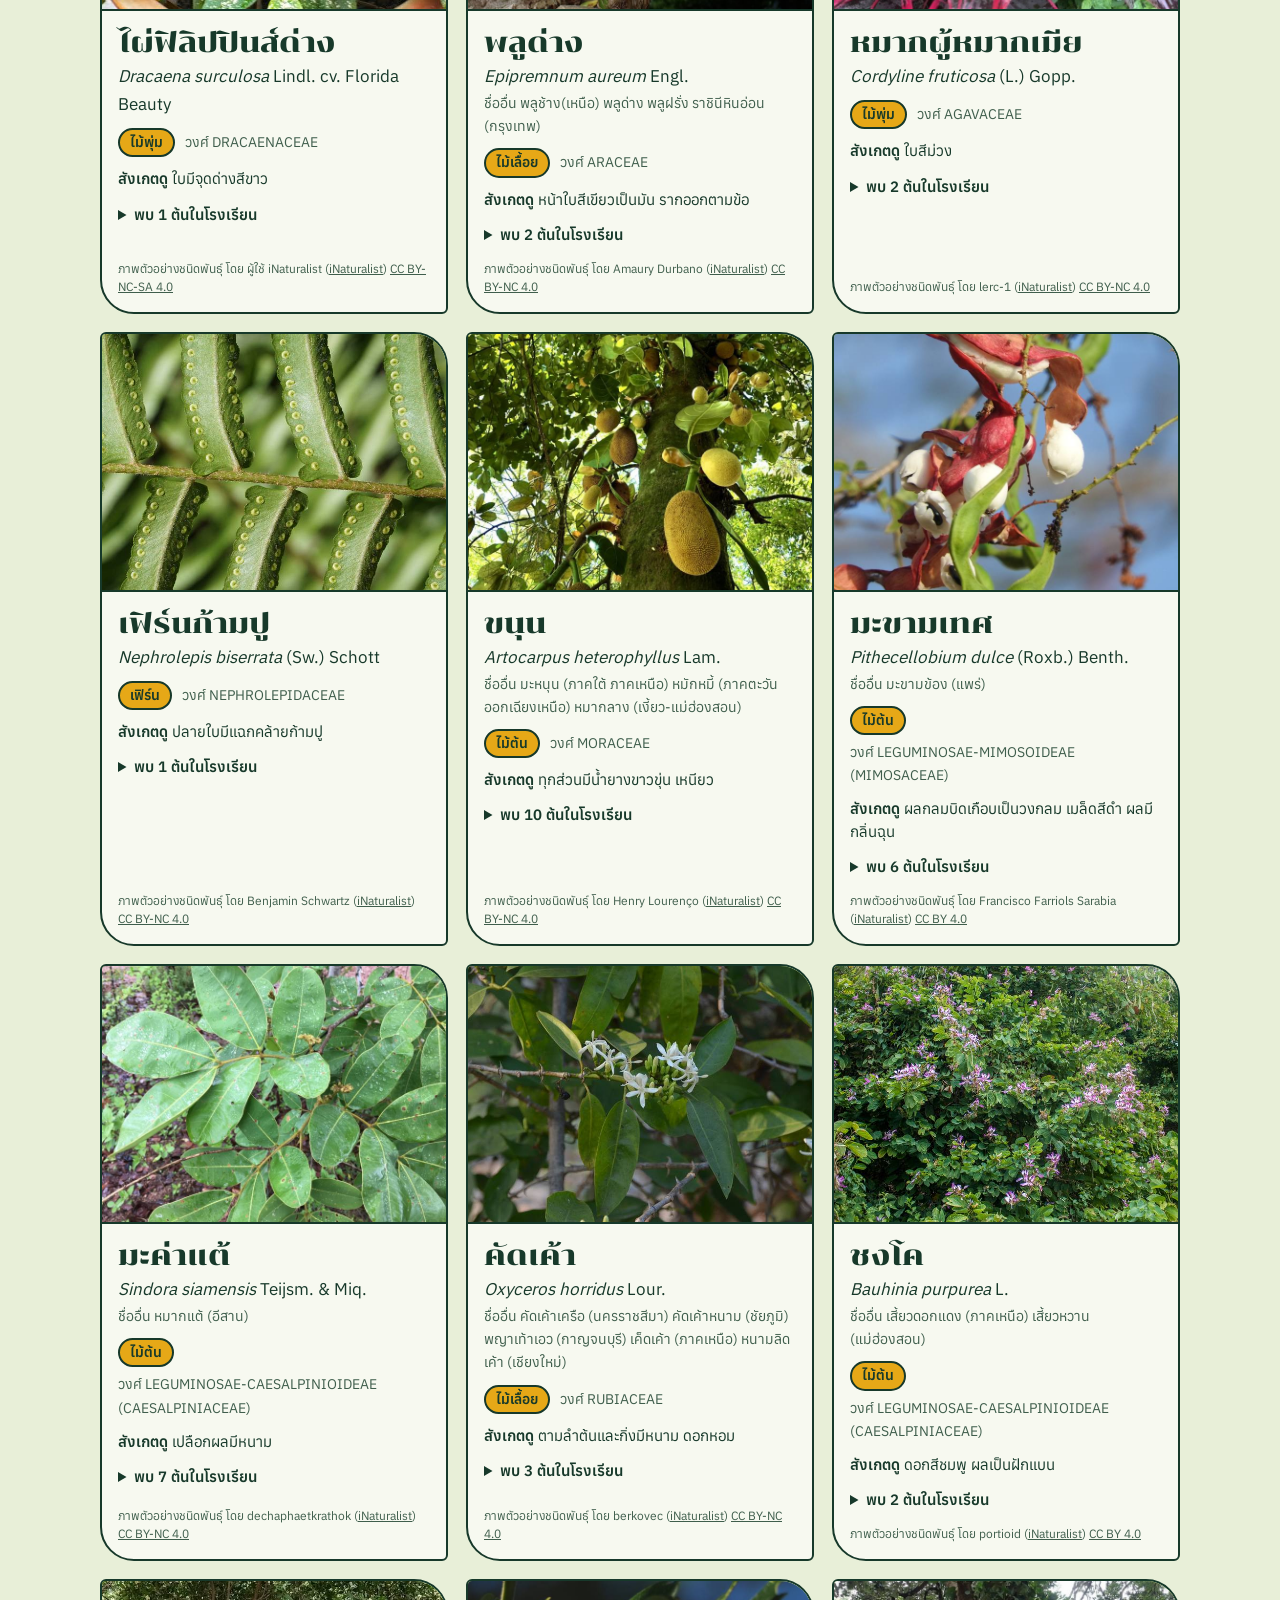
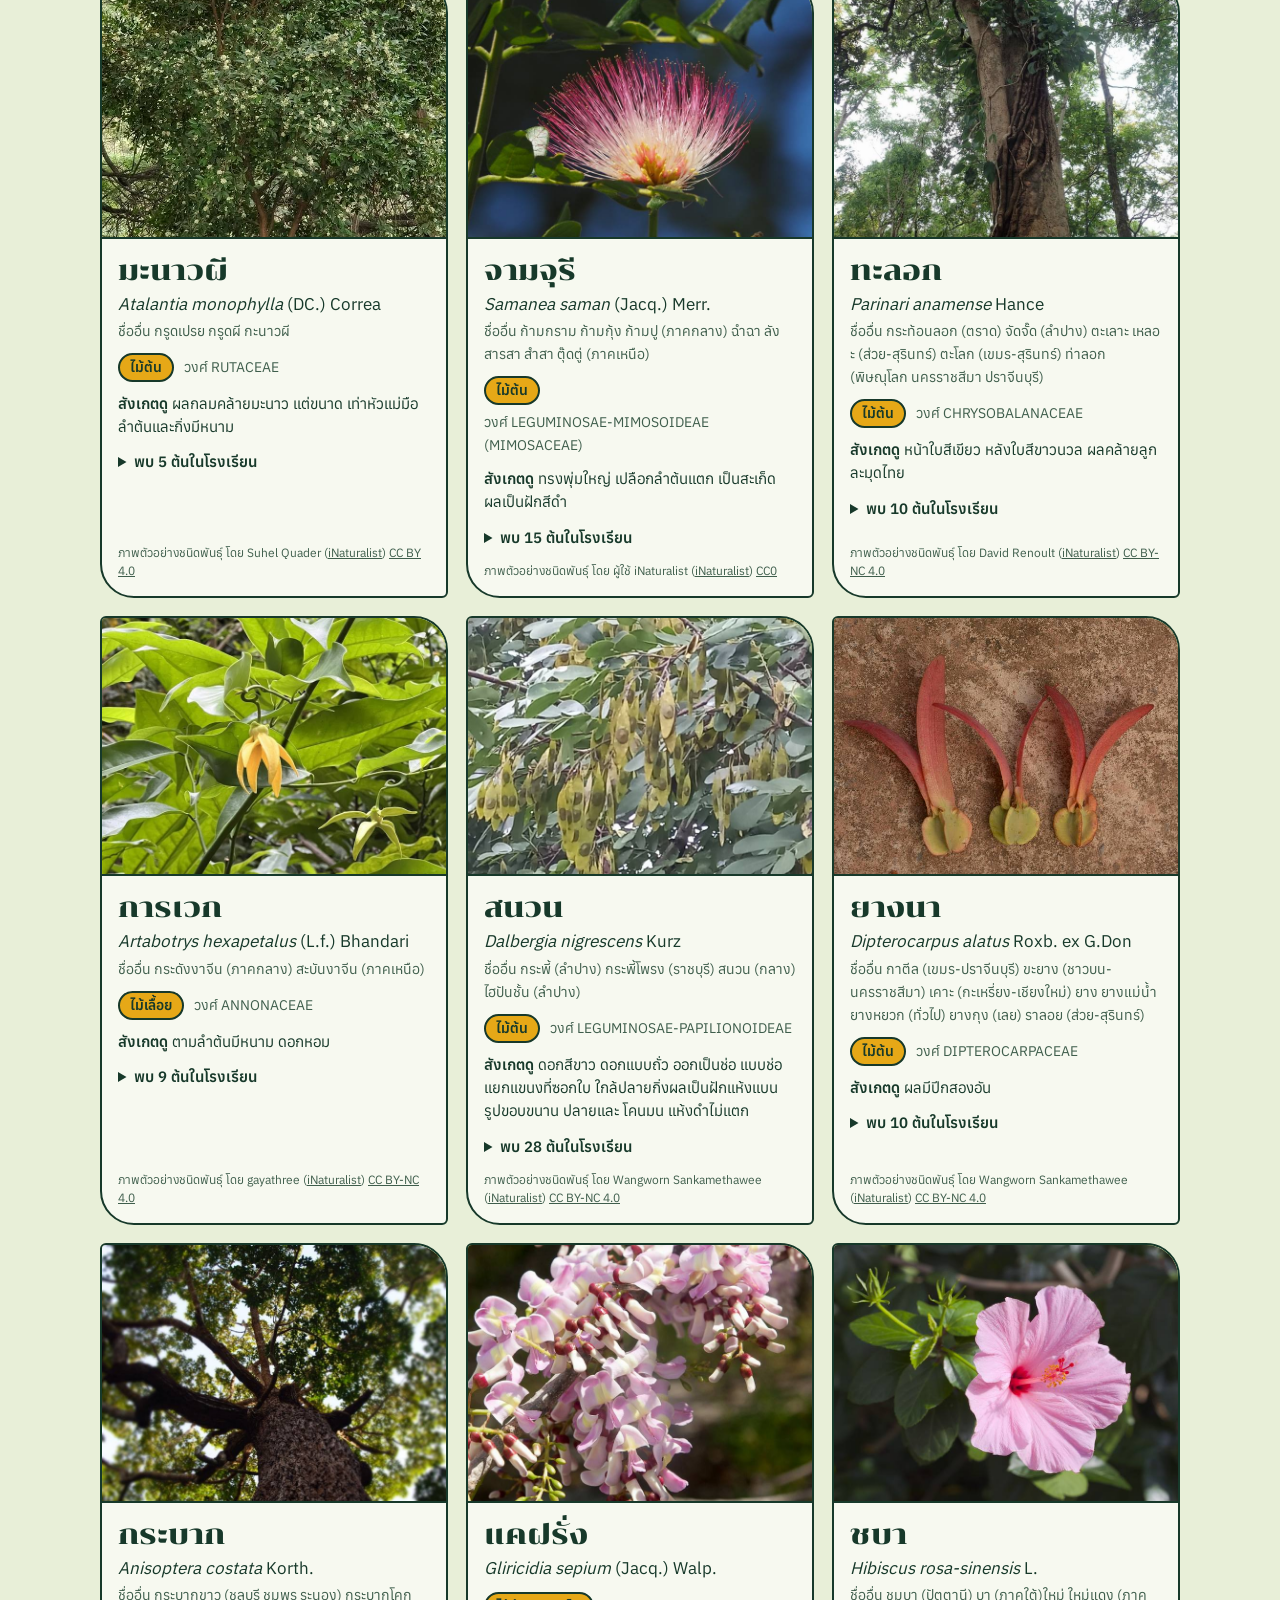
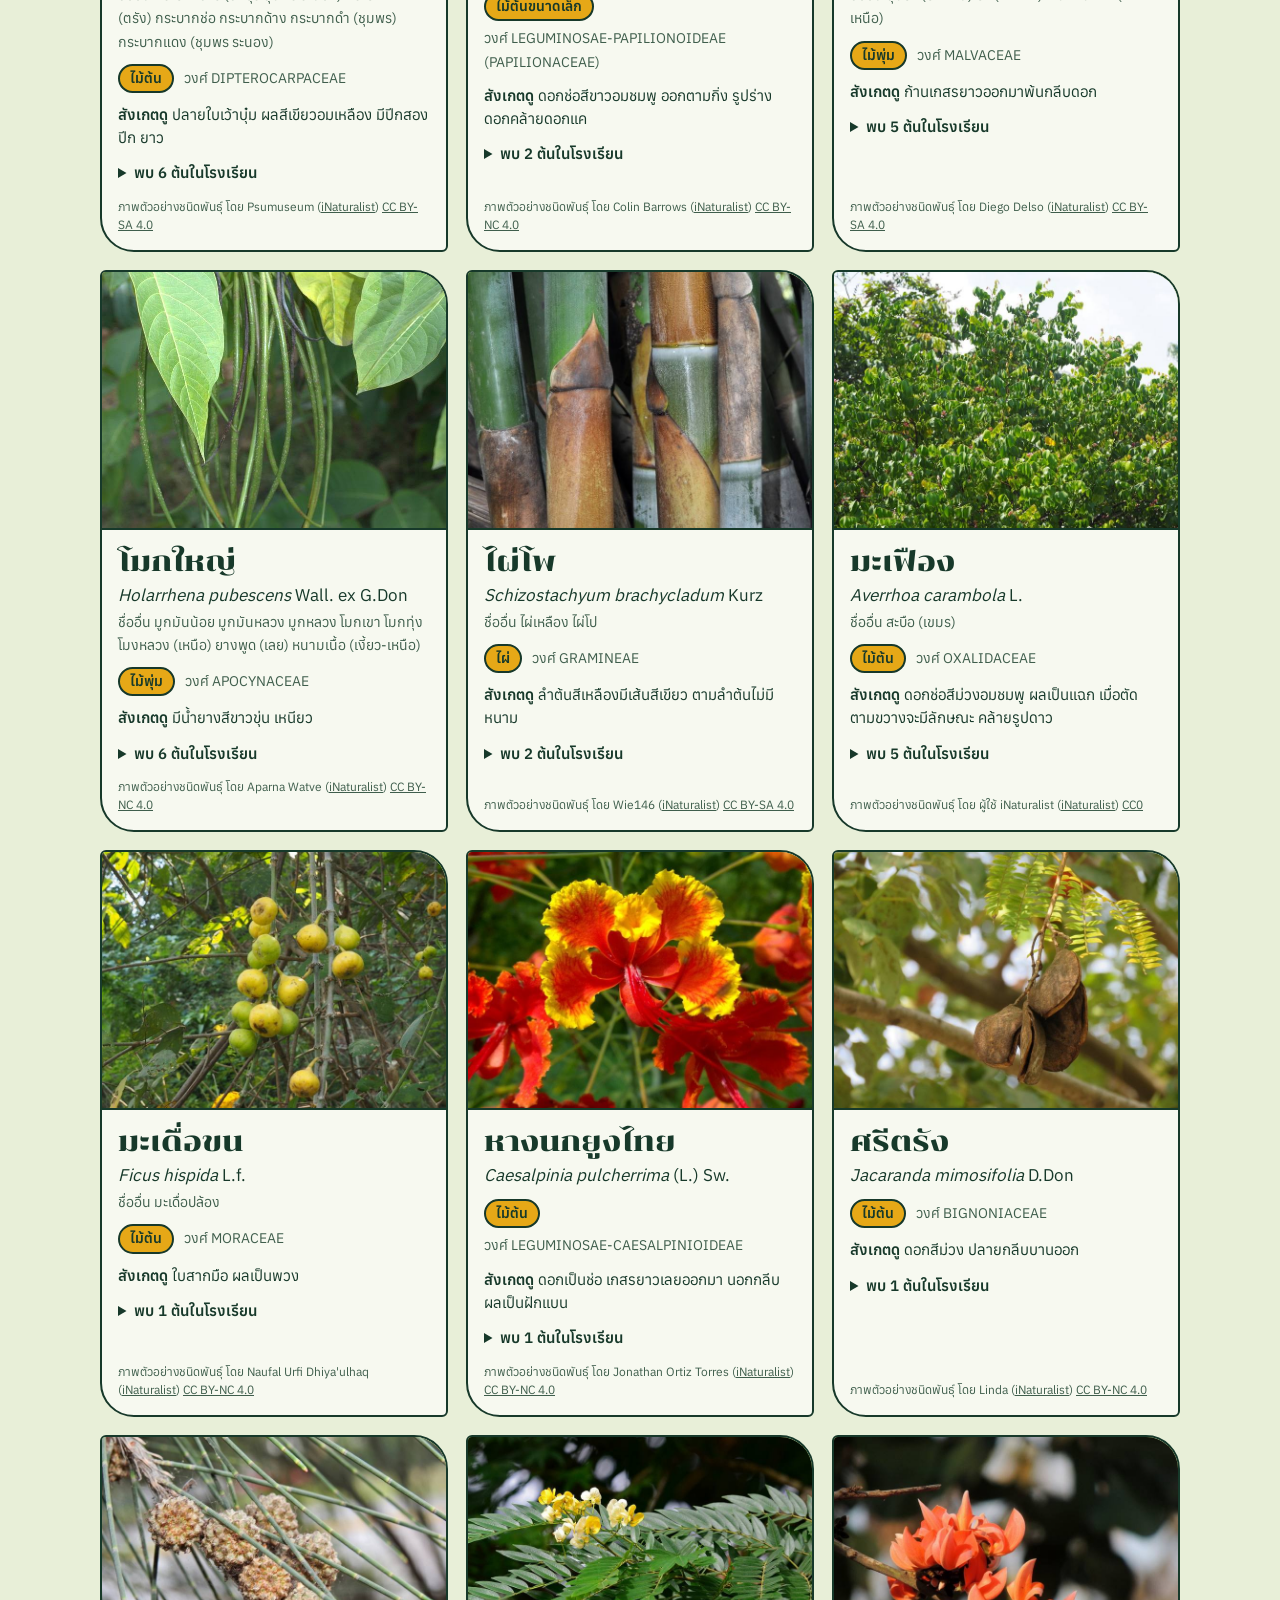
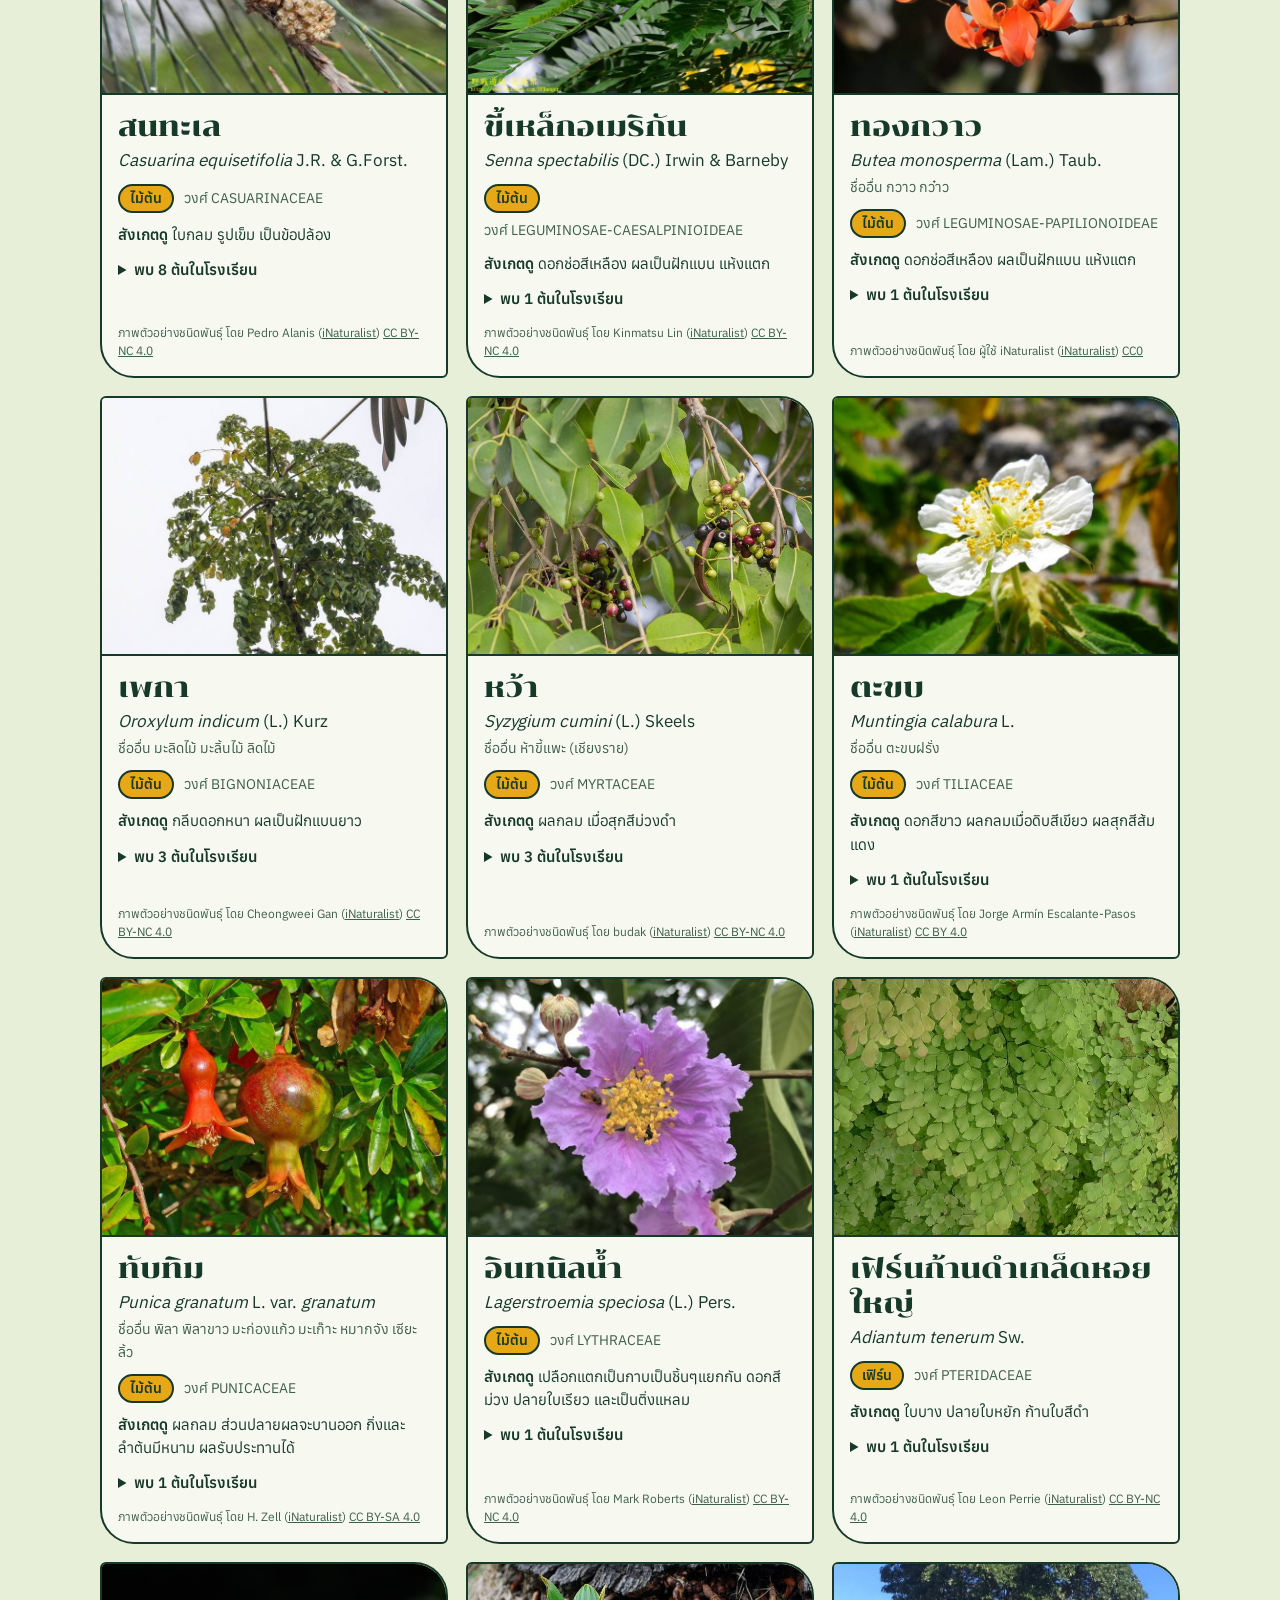
==== commit 91bee5e8: "ออกแบบหน้าทำเนียบพรรณไม้และหน้าใบงานใหม่ ตัดชนิดที่ไม่มีภาพเหลือ 201 ชนิด - ตัด 008 ยางโอน, 060 เฟิร" ====
--- a/plants.html
+++ b/plants.html
@@ -4,2928 +4,3294 @@
 <meta charset="utf-8">
 <meta name="viewport" content="width=device-width, initial-scale=1">
 <title>ทำเนียบพรรณไม้ | สวนพฤกษศาสตร์โรงเรียน โรงเรียนละหานทรายรัชดาภิเษก</title>
-<meta name="description" content="ทำเนียบพรรณไม้ในสวนพฤกษศาสตร์โรงเรียน โรงเรียนละหานทรายรัชดาภิเษก">
+<meta name="description" content="พรรณไม้ 201 ชนิดในสวนพฤกษศาสตร์โรงเรียน โรงเรียนละหานทรายรัชดาภิเษก">
+<meta name="theme-color" content="#E8EFD8">
 <link rel="preconnect" href="https://fonts.googleapis.com">
-<link href="https://fonts.googleapis.com/css2?family=Sarabun:wght@400;600;700&display=swap" rel="stylesheet">
+<link rel="preconnect" href="https://fonts.gstatic.com" crossorigin>
+<link href="https://fonts.googleapis.com/css2?family=Anuphan:wght@400;500;600&family=Chonburi&display=swap" rel="stylesheet">
+<link rel="stylesheet" href="css/site.css">
 <!-- ไฟล์นี้สร้างจาก data/plant-register.csv ด้วย tools/build_plants.py ห้ามแก้ด้วยมือ -->
 <style>
-  :root { --green:#2f6b3a; --leaf:#6a9a4f; --bg:#f6f8f3; --ink:#1f2a22; --muted:#5b6660; --line:#dfe7da; }
-  * { box-sizing:border-box; }
-  body { margin:0; font-family:'Sarabun',sans-serif; background:var(--bg); color:var(--ink); line-height:1.6; }
-  header { background:var(--green); color:#fff; padding:40px 16px 32px; text-align:center; }
-  header .leaf { font-size:44px; line-height:1; }
-  h1 { margin:10px 0 4px; font-size:clamp(24px,5vw,36px); }
-  header p { margin:0; opacity:.9; }
-  nav { max-width:1080px; margin:0 auto; padding:16px 16px 0; font-size:15px; }
-  nav a { color:var(--green); }
-  main { max-width:1080px; margin:0 auto; padding:16px 16px 40px; }
-  .notice { background:#fff; border-left:5px solid var(--leaf); padding:16px 18px; border-radius:8px; box-shadow:0 1px 3px rgba(0,0,0,.06); }
-  .notice strong { color:var(--green); }
-  .tools { display:flex; flex-wrap:wrap; gap:8px; margin:20px 0 8px; }
-  .tools input, .tools select { font:inherit; padding:8px 10px; border:1px solid var(--line); border-radius:8px; background:#fff; color:var(--ink); min-width:0; }
-  .tools input { flex:1 1 240px; }
+  .wrap.wide { max-width:1120px; }
+  .tools { display:flex; flex-wrap:wrap; gap:10px; margin:24px 0 10px; }
+  .tools input, .tools select {
+    font:500 16px/1.3 var(--body); color:var(--ink); background:var(--card);
+    border:2px solid var(--ink); border-radius:14px; padding:12px 14px; min-width:0;
+  }
+  .tools input { flex:1 1 100%; }
   .tools select { flex:1 1 160px; }
-  .count { color:var(--muted); font-size:15px; margin:0 0 12px; }
-  .plants { display:grid; grid-template-columns:repeat(auto-fill,minmax(280px,1fr)); gap:12px; }
-  .plant { background:#fff; border:1px solid var(--line); border-radius:8px; padding:14px; min-width:0; }
-  .plant .code { margin:0; font-size:13px; color:var(--muted); }
-  .plant h3 { margin:0; color:var(--green); font-size:18px; }
-  .plant .sci { margin:0 0 8px; }
-  .plant dl { margin:0; font-size:15px; display:grid; grid-template-columns:auto 1fr; gap:2px 10px; }
-  .plant dt { font-weight:600; color:var(--muted); }
-  .plant dd { margin:0; }
-  details { margin-top:10px; font-size:15px; }
-  summary { cursor:pointer; color:var(--green); font-weight:600; }
-  details ul { margin:6px 0 0; padding-left:20px; }
-  details li { margin-bottom:4px; }
-  .n { color:var(--muted); }
-  .codes { font-size:13px; color:var(--muted); overflow-wrap:anywhere; }
-  .empty { color:var(--muted); }
-  .pending { color:var(--muted); font-style:normal; }
-  footer { text-align:center; font-size:14px; color:var(--muted); padding:20px 16px 32px; }
+  @media (min-width:720px) { .tools input { flex:2 1 320px; } }
+  .count { margin:0 0 14px; font-size:15px; color:var(--ink-soft); }
+  .plants { display:grid; grid-template-columns:repeat(auto-fill, minmax(290px, 1fr)); gap:18px; }
+  .plant {
+    background:var(--card); border:2px solid var(--ink); border-radius:6px 34px 6px 34px;
+    overflow:hidden; min-width:0; scroll-margin-top:16px; display:flex; flex-direction:column;
+  }
+  .plant[hidden] { display:none; }
+  .plant:target { outline:4px solid var(--turmeric); outline-offset:3px; }
+  .ph { margin:0; aspect-ratio:4/3; background:var(--leaf); border-bottom:2px solid var(--ink); position:relative; overflow:hidden; }
+  .ph img { position:absolute; inset:0; width:100%; height:100%; object-fit:cover; display:block; }
+  .body { padding:14px 16px 16px; display:flex; flex-direction:column; flex:1; }
+  .plant h2 { font-family:var(--display); font-weight:400; font-size:28px; line-height:1.25; margin:0; overflow-wrap:anywhere; }
+  .sci { margin:2px 0 0; }
+  .aka { margin:2px 0 0; font-size:14px; color:var(--ink-soft); }
+  .tags { margin:10px 0 0; font-size:14px; display:flex; flex-wrap:wrap; gap:6px 10px; align-items:center; }
+  .tag { background:var(--turmeric); border:2px solid var(--ink); border-radius:999px; padding:1px 10px; font-weight:600; }
+  .fam { color:var(--ink-soft); }
+  .feat { margin:10px 0 0; font-size:15px; line-height:1.55; }
+  .feat b { font-weight:600; }
+  details { margin:12px 0 0; font-size:15px; }
+  summary { cursor:pointer; font-weight:600; }
+  details .code { margin:6px 0 0; font-size:13px; color:var(--ink-soft); }
+  details ul { margin:6px 0 0; padding-left:18px; }
+  details li { margin-bottom:6px; }
+  .n { font-weight:600; }
+  .codes { display:block; font-size:12.5px; color:var(--ink-soft); overflow-wrap:anywhere; }
+  .credit { margin:auto 0 0; padding-top:12px; font-size:12px; line-height:1.5; color:var(--ink-soft); }
+  .credit a { color:var(--ink-soft); }
+  .pending { color:var(--ink-soft); }
+  .empty { font-size:18px; padding:24px 0; }
 </style>
 </head>
 <body>
-<header>
-  <div class="leaf" aria-hidden="true">🌿</div>
-  <h1>ทำเนียบพรรณไม้</h1>
-  <p>สวนพฤกษศาสตร์โรงเรียน โรงเรียนละหานทรายรัชดาภิเษก</p>
-</header>
-<nav><a href="./">← กลับหน้าแรก</a></nav>
-<main>
-  <div class="notice">
-    <strong>204 ชนิด · 1,992 ต้น</strong><br>
-    ข้อมูลจากทะเบียนพรรณไม้ของโรงเรียน รหัสสมาชิก 7-31170-001
-  </div>
+<div class="wrap wide">
+  <a class="top" href="./">
+    <svg width="34" height="34" viewBox="0 0 34 34" aria-hidden="true"><path d="M17 31V15" stroke="#17392A" stroke-width="2.4" stroke-linecap="round" fill="none"/><path d="M17 17C17 9 11 5 4 5c0 8 5 12 13 12Z" fill="#7FA34B" stroke="#17392A" stroke-width="2.2" stroke-linejoin="round"/><path d="M17 20c0-7 5-11 13-11 0 7-5 11-13 11Z" fill="#E6A817" stroke="#17392A" stroke-width="2.2" stroke-linejoin="round"/></svg>
+    <div><b>สวนพฤกษศาสตร์โรงเรียน</b><span>โรงเรียนละหานทรายรัชดาภิเษก</span></div>
+  </a>
+  <main>
+    <h1 class="page-title">ทำเนียบพรรณไม้</h1>
+    <p class="lede">201 ชนิด 1,976 ต้นในโรงเรียน จากทะเบียนพรรณไม้ของโรงเรียน</p>
 
-  <div class="tools" role="search">
-    <input id="q" type="search" placeholder="ค้นหาชื่อไทย ชื่อวิทยาศาสตร์ วงศ์ หรือรหัส" aria-label="ค้นหาพรรณไม้">
-    <select id="habit" aria-label="ลักษณะวิสัย"><option value="">ลักษณะวิสัยทั้งหมด</option><option value="ปาล์ม">ปาล์ม</option><option value="เฟิร์น">เฟิร์น</option><option value="ไผ่">ไผ่</option><option value="ไม้ต้น">ไม้ต้น</option><option value="ไม้ต้น กึ่งไม้เลื้อย(ไม้รอเลื้อย)">ไม้ต้น กึ่งไม้เลื้อย(ไม้รอเลื้อย)</option><option value="ไม้ต้นขนาดเล็ก">ไม้ต้นขนาดเล็ก</option><option value="ไม้น้ำ">ไม้น้ำ</option><option value="ไม้น้ำ ไม้ล้มลุก">ไม้น้ำ ไม้ล้มลุก</option><option value="ไม้พุ่ม">ไม้พุ่ม</option><option value="ไม้พุ่ม ไม้ล้มลุก">ไม้พุ่ม ไม้ล้มลุก</option><option value="ไม้พุ่ม ไม้เลื้อย">ไม้พุ่ม ไม้เลื้อย</option><option value="ไม้พุ่ม, ไม้รอเลื้อย">ไม้พุ่ม, ไม้รอเลื้อย</option><option value="ไม้พุ่มกึ่งไม้ต้นขนาดเล็ก">ไม้พุ่มกึ่งไม้ต้นขนาดเล็ก</option><option value="ไม้พุ่มขนาดเล็ก">ไม้พุ่มขนาดเล็ก</option><option value="ไม้พุ่มเตี้ย">ไม้พุ่มเตี้ย</option><option value="ไม้รอเลื้อย">ไม้รอเลื้อย</option><option value="ไม้รอเลื้อย ปาล์ม">ไม้รอเลื้อย ปาล์ม</option><option value="ไม้ล้มลุก">ไม้ล้มลุก</option><option value="ไม้ล้มลุก หญ้า">ไม้ล้มลุก หญ้า</option><option value="ไม้ล้มลุก ไม้พุ่ม">ไม้ล้มลุก ไม้พุ่ม</option><option value="ไม้ล้มลุก ไม้เลื้อย">ไม้ล้มลุก ไม้เลื้อย</option><option value="ไม้เลื้อย">ไม้เลื้อย</option></select>
-    <select id="zone" aria-label="พื้นที่ศึกษา"><option value="">ทุกพื้นที่ศึกษา</option><option value="1">พื้นที่ศึกษาที่ 1</option><option value="2">พื้นที่ศึกษาที่ 2</option><option value="3">พื้นที่ศึกษาที่ 3</option><option value="4">พื้นที่ศึกษาที่ 4</option><option value="5">พื้นที่ศึกษาที่ 5</option><option value="6">พื้นที่ศึกษาที่ 6</option><option value="7">พื้นที่ศึกษาที่ 7</option><option value="8">พื้นที่ศึกษาที่ 8</option><option value="9">พื้นที่ศึกษาที่ 9</option><option value="10">พื้นที่ศึกษาที่ 10</option><option value="11">พื้นที่ศึกษาที่ 11</option><option value="12">พื้นที่ศึกษาที่ 12</option><option value="13">พื้นที่ศึกษาที่ 13</option><option value="14">พื้นที่ศึกษาที่ 14</option><option value="15">พื้นที่ศึกษาที่ 15</option><option value="16">พื้นที่ศึกษาที่ 16</option><option value="17">พื้นที่ศึกษาที่ 17</option></select>
-  </div>
-  <p class="count" id="count" aria-live="polite">แสดง 204 ชนิด</p>
+    <div class="tools" role="search">
+      <input id="q" type="search" placeholder="พิมพ์ชื่อไทย ชื่อวิทยาศาสตร์ หรือรหัสบนป้าย" aria-label="ค้นหาพรรณไม้">
+      <select id="habit" aria-label="ลักษณะวิสัย"><option value="">ทุกลักษณะวิสัย</option><option value="ปาล์ม">ปาล์ม</option><option value="เฟิร์น">เฟิร์น</option><option value="ไผ่">ไผ่</option><option value="ไม้ต้น">ไม้ต้น</option><option value="ไม้ต้น กึ่งไม้เลื้อย(ไม้รอเลื้อย)">ไม้ต้น กึ่งไม้เลื้อย(ไม้รอเลื้อย)</option><option value="ไม้ต้นขนาดเล็ก">ไม้ต้นขนาดเล็ก</option><option value="ไม้น้ำ">ไม้น้ำ</option><option value="ไม้น้ำ ไม้ล้มลุก">ไม้น้ำ ไม้ล้มลุก</option><option value="ไม้พุ่ม">ไม้พุ่ม</option><option value="ไม้พุ่ม ไม้ล้มลุก">ไม้พุ่ม ไม้ล้มลุก</option><option value="ไม้พุ่ม ไม้เลื้อย">ไม้พุ่ม ไม้เลื้อย</option><option value="ไม้พุ่ม, ไม้รอเลื้อย">ไม้พุ่ม, ไม้รอเลื้อย</option><option value="ไม้พุ่มกึ่งไม้ต้นขนาดเล็ก">ไม้พุ่มกึ่งไม้ต้นขนาดเล็ก</option><option value="ไม้พุ่มขนาดเล็ก">ไม้พุ่มขนาดเล็ก</option><option value="ไม้พุ่มเตี้ย">ไม้พุ่มเตี้ย</option><option value="ไม้รอเลื้อย">ไม้รอเลื้อย</option><option value="ไม้รอเลื้อย ปาล์ม">ไม้รอเลื้อย ปาล์ม</option><option value="ไม้ล้มลุก">ไม้ล้มลุก</option><option value="ไม้ล้มลุก หญ้า">ไม้ล้มลุก หญ้า</option><option value="ไม้ล้มลุก ไม้พุ่ม">ไม้ล้มลุก ไม้พุ่ม</option><option value="ไม้ล้มลุก ไม้เลื้อย">ไม้ล้มลุก ไม้เลื้อย</option><option value="ไม้เลื้อย">ไม้เลื้อย</option></select>
+      <select id="zone" aria-label="พื้นที่ศึกษา"><option value="">ทุกพื้นที่ศึกษา</option><option value="1">พื้นที่ศึกษาที่ 1</option><option value="2">พื้นที่ศึกษาที่ 2</option><option value="3">พื้นที่ศึกษาที่ 3</option><option value="4">พื้นที่ศึกษาที่ 4</option><option value="5">พื้นที่ศึกษาที่ 5</option><option value="6">พื้นที่ศึกษาที่ 6</option><option value="7">พื้นที่ศึกษาที่ 7</option><option value="8">พื้นที่ศึกษาที่ 8</option><option value="9">พื้นที่ศึกษาที่ 9</option><option value="10">พื้นที่ศึกษาที่ 10</option><option value="11">พื้นที่ศึกษาที่ 11</option><option value="12">พื้นที่ศึกษาที่ 12</option><option value="13">พื้นที่ศึกษาที่ 13</option><option value="14">พื้นที่ศึกษาที่ 14</option><option value="15">พื้นที่ศึกษาที่ 15</option><option value="16">พื้นที่ศึกษาที่ 16</option><option value="17">พื้นที่ศึกษาที่ 17</option></select>
+    </div>
+    <p class="count" id="count" aria-live="polite">แสดง 201 ชนิด</p>
 
-  <div class="plants" id="plants">
+    <div class="plants" id="plants">
     <article class="plant" id="p001" data-habit="ไม้ต้น" data-zones=" 1 5 " data-search="7-31170-001-001 น้ำเต้าต้น น้ำเต้าญี่ปุ่น crescentia cujete l. bignoniaceae">
-      <p class="code">7-31170-001-001</p>
-      <h3>น้ำเต้าต้น น้ำเต้าญี่ปุ่น</h3>
-      <p class="sci"><i>Crescentia</i> <i>cujete</i> L.</p>
-      <dl>
-        <dt>วงศ์</dt><dd>BIGNONIACEAE</dd>
-        <dt>ลักษณะวิสัย</dt><dd>ไม้ต้น</dd>
-        <dt>ลักษณะเด่น</dt><dd>ดอกออกตามลำต้น</dd>
-      </dl>
-      <details>
-        <summary>บริเวณที่พบ · 2 ต้น</summary>
-        <ul><li>พื้นที่ศึกษาที่ 1 ข้างอาคารสิ่งแวดล้อม ด้านทิศตะวันออก <span class="n">(1 ต้น)</span><br><span class="codes">7-31170-001-001/1</span></li><li>พื้นที่ศึกษาที่ 5 พื้นที่หลังอาคาร 1 <span class="n">(1 ต้น)</span><br><span class="codes">7-31170-001-001/2</span></li></ul>
-      </details>
+      <figure class="ph"><img src="img/plants/001.jpg" alt="ภาพตัวอย่างน้ำเต้าต้น" loading="lazy" decoding="async" width="720" height="540"></figure>
+      <div class="body">
+        <h2>น้ำเต้าต้น</h2>
+        <p class="sci"><i>Crescentia</i> <i>cujete</i> L.</p>
+        <p class="aka">ชื่ออื่น น้ำเต้าญี่ปุ่น</p>
+        <p class="tags"><span class="tag">ไม้ต้น</span> <span class="fam">วงศ์ BIGNONIACEAE</span></p>
+        <p class="feat"><b>สังเกตดู</b> ดอกออกตามลำต้น</p>
+        <details>
+          <summary>พบ 2 ต้นในโรงเรียน</summary>
+          <p class="code">รหัสพรรณไม้ 7-31170-001-001</p>
+          <ul><li>พื้นที่ศึกษาที่ 1 ข้างอาคารสิ่งแวดล้อม ด้านทิศตะวันออก <span class="n">1 ต้น</span><span class="codes">7-31170-001-001/1</span></li><li>พื้นที่ศึกษาที่ 5 พื้นที่หลังอาคาร 1 <span class="n">1 ต้น</span><span class="codes">7-31170-001-001/2</span></li></ul>
+        </details>
+        <p class="credit">ภาพตัวอย่างชนิดพันธุ์ โดย bridgitte1234 (<a href="https://www.inaturalist.org/photos/51265871" target="_blank" rel="noopener">iNaturalist</a>) <a href="https://creativecommons.org/licenses/by-nc/4.0/" target="_blank" rel="noopener">CC BY-NC 4.0</a></p>
+      </div>
     </article>
     <article class="plant" id="p002" data-habit="ไม้ต้น" data-zones=" 1 3 5 7 8 9 11 12 14 15 16 17 " data-search="7-31170-001-002 กระถินณรงค์ acacia auriculaeformis a. cunn. ex benth. leguminosae-mimosoideae">
-      <p class="code">7-31170-001-002</p>
-      <h3>กระถินณรงค์</h3>
-      <p class="sci"><i>Acacia</i> <i>auriculaeformis</i> A. Cunn. ex Benth.</p>
-      <dl>
-        <dt>วงศ์</dt><dd>LEGUMINOSAE-MIMOSOIDEAE</dd>
-        <dt>ลักษณะวิสัย</dt><dd>ไม้ต้น</dd>
-        <dt>ลักษณะเด่น</dt><dd>ลำต้นเหนือดิน ดอกสีเหลืองเหนียว</dd>
-      </dl>
-      <details>
-        <summary>บริเวณที่พบ · 134 ต้น</summary>
-        <ul><li>พื้นที่ศึกษาที่ 1 ข้างอาคารสิ่งแวดล้อม ด้านทิศตะวันออก <span class="n">(1 ต้น)</span><br><span class="codes">7-31170-001-002/1</span></li><li>พื้นที่ศึกษาที่ 3 ทิศตะวันตกเฉียงเหนือ ข้างอาคารเกษตร <span class="n">(2 ต้น)</span><br><span class="codes">7-31170-001-002/2, 7-31170-001-002/3</span></li><li>พื้นที่ศึกษาที่ 5 พื้นที่หลังอาคาร 1 <span class="n">(5 ต้น)</span><br><span class="codes">7-31170-001-002/4, 7-31170-001-002/5, 7-31170-001-002/6, 7-31170-001-002/7, 7-31170-001-002/8</span></li><li>พื้นที่ศึกษาที่ 7 หลังอาคาร 3 <span class="n">(3 ต้น)</span><br><span class="codes">7-31170-001-002/9, 7-31170-001-002/10, 7-31170-001-002/11</span></li><li>พื้นที่ศึกษาที่ 8 บริเวณอาคาร 4 <span class="n">(3 ต้น)</span><br><span class="codes">7-31170-001-002/12, 7-31170-001-002/13, 7-31170-001-002/14</span></li><li>พื้นที่ศึกษาที่ 9 สระน้ำข้างศาลาธรรม <span class="n">(10 ต้น)</span><br><span class="codes">7-31170-001-002/15, 7-31170-001-002/16, 7-31170-001-002/17, 7-31170-001-002/18, 7-31170-001-002/19, 7-31170-001-002/20, 7-31170-001-002/21, 7-31170-001-002/22, 7-31170-001-002/23, 7-31170-001-002/24</span></li><li>พื้นที่ศึกษาที่ 11 สวนกาญจนาภิเษก <span class="n">(4 ต้น)</span><br><span class="codes">7-31170-001-002/25, 7-31170-001-002/26, 7-31170-001-002/27, 7-31170-001-002/28</span></li><li>พื้นที่ศึกษาที่ 12 แปลงเกษตร <span class="n">(20 ต้น)</span><br><span class="codes">7-31170-001-002/29, 7-31170-001-002/30, 7-31170-001-002/31, 7-31170-001-002/32, 7-31170-001-002/33, 7-31170-001-002/34, 7-31170-001-002/35, 7-31170-001-002/36, 7-31170-001-002/37, 7-31170-001-002/38, 7-31170-001-002/39, 7-31170-001-002/40, 7-31170-001-002/41, 7-31170-001-002/42, 7-31170-001-002/43, 7-31170-001-002/44, 7-31170-001-002/45, 7-31170-001-002/46, 7-31170-001-002/47, 7-31170-001-002/48</span></li><li>พื้นที่ศึกษาที่ 14 บ้านพักครูทิศตะวันตก <span class="n">(5 ต้น)</span><br><span class="codes">7-31170-001-002/49, 7-31170-001-002/50, 7-31170-001-002/51, 7-31170-001-002/52, 7-31170-001-002/53</span></li><li>พื้นที่ศึกษาที่ 15 เตาเผาถ่าน <span class="n">(7 ต้น)</span><br><span class="codes">7-31170-001-002/54, 7-31170-001-002/55, 7-31170-001-002/56, 7-31170-001-002/57, 7-31170-001-002/58, 7-31170-001-002/59, 7-31170-001-002/60</span></li><li>พื้นที่ศึกษาที่ 16 หอประชุม <span class="n">(51 ต้น)</span><br><span class="codes">7-31170-001-002/61, 7-31170-001-002/62, 7-31170-001-002/63, 7-31170-001-002/64, 7-31170-001-002/65, 7-31170-001-002/66, 7-31170-001-002/67, 7-31170-001-002/68, 7-31170-001-002/69, 7-31170-001-002/70, 7-31170-001-002/71, 7-31170-001-002/72, 7-31170-001-002/73, 7-31170-001-002/74, 7-31170-001-002/75, 7-31170-001-002/76, 7-31170-001-002/77, 7-31170-001-002/78, 7-31170-001-002/79, 7-31170-001-002/80, 7-31170-001-002/81, 7-31170-001-002/82, 7-31170-001-002/83, 7-31170-001-002/84, 7-31170-001-002/85, 7-31170-001-002/86, 7-31170-001-002/87, 7-31170-001-002/88, 7-31170-001-002/89, 7-31170-001-002/90, 7-31170-001-002/91, 7-31170-001-002/92, 7-31170-001-002/93, 7-31170-001-002/94, 7-31170-001-002/95, 7-31170-001-002/96, 7-31170-001-002/97, 7-31170-001-002/98, 7-31170-001-002/99, 7-31170-001-002/100, 7-31170-001-002/101, 7-31170-001-002/102, 7-31170-001-002/103, 7-31170-001-002/104, 7-31170-001-002/105, 7-31170-001-002/106, 7-31170-001-002/107, 7-31170-001-002/108, 7-31170-001-002/109, 7-31170-001-002/110, 7-31170-001-002/111</span></li><li>พื้นที่ศึกษาที่ 17 สนามฟุตบอล <span class="n">(23 ต้น)</span><br><span class="codes">7-31170-001-002/112, 7-31170-001-002/113, 7-31170-001-002/114, 7-31170-001-002/115, 7-31170-001-002/116, 7-31170-001-002/117, 7-31170-001-002/118, 7-31170-001-002/119, 7-31170-001-002/120, 7-31170-001-002/121, 7-31170-001-002/122, 7-31170-001-002/123, 7-31170-001-002/124, 7-31170-001-002/125, 7-31170-001-002/126, 7-31170-001-002/127, 7-31170-001-002/128, 7-31170-001-002/129, 7-31170-001-002/130, 7-31170-001-002/131, 7-31170-001-002/132, 7-31170-001-002/133, 7-31170-001-002/134</span></li></ul>
-      </details>
+      <figure class="ph"><img src="img/plants/002.jpg" alt="ภาพตัวอย่างกระถินณรงค์" loading="lazy" decoding="async" width="720" height="540"></figure>
+      <div class="body">
+        <h2>กระถินณรงค์</h2>
+        <p class="sci"><i>Acacia</i> <i>auriculaeformis</i> A. Cunn. ex Benth.</p>
+        
+        <p class="tags"><span class="tag">ไม้ต้น</span> <span class="fam">วงศ์ LEGUMINOSAE-MIMOSOIDEAE</span></p>
+        <p class="feat"><b>สังเกตดู</b> ลำต้นเหนือดิน ดอกสีเหลืองเหนียว</p>
+        <details>
+          <summary>พบ 134 ต้นในโรงเรียน</summary>
+          <p class="code">รหัสพรรณไม้ 7-31170-001-002</p>
+          <ul><li>พื้นที่ศึกษาที่ 1 ข้างอาคารสิ่งแวดล้อม ด้านทิศตะวันออก <span class="n">1 ต้น</span><span class="codes">7-31170-001-002/1</span></li><li>พื้นที่ศึกษาที่ 3 ทิศตะวันตกเฉียงเหนือ ข้างอาคารเกษตร <span class="n">2 ต้น</span><span class="codes">7-31170-001-002/2, 7-31170-001-002/3</span></li><li>พื้นที่ศึกษาที่ 5 พื้นที่หลังอาคาร 1 <span class="n">5 ต้น</span><span class="codes">7-31170-001-002/4, 7-31170-001-002/5, 7-31170-001-002/6, 7-31170-001-002/7, 7-31170-001-002/8</span></li><li>พื้นที่ศึกษาที่ 7 หลังอาคาร 3 <span class="n">3 ต้น</span><span class="codes">7-31170-001-002/9, 7-31170-001-002/10, 7-31170-001-002/11</span></li><li>พื้นที่ศึกษาที่ 8 บริเวณอาคาร 4 <span class="n">3 ต้น</span><span class="codes">7-31170-001-002/12, 7-31170-001-002/13, 7-31170-001-002/14</span></li><li>พื้นที่ศึกษาที่ 9 สระน้ำข้างศาลาธรรม <span class="n">10 ต้น</span><span class="codes">7-31170-001-002/15, 7-31170-001-002/16, 7-31170-001-002/17, 7-31170-001-002/18, 7-31170-001-002/19, 7-31170-001-002/20, 7-31170-001-002/21, 7-31170-001-002/22, 7-31170-001-002/23, 7-31170-001-002/24</span></li><li>พื้นที่ศึกษาที่ 11 สวนกาญจนาภิเษก <span class="n">4 ต้น</span><span class="codes">7-31170-001-002/25, 7-31170-001-002/26, 7-31170-001-002/27, 7-31170-001-002/28</span></li><li>พื้นที่ศึกษาที่ 12 แปลงเกษตร <span class="n">20 ต้น</span><span class="codes">7-31170-001-002/29, 7-31170-001-002/30, 7-31170-001-002/31, 7-31170-001-002/32, 7-31170-001-002/33, 7-31170-001-002/34, 7-31170-001-002/35, 7-31170-001-002/36, 7-31170-001-002/37, 7-31170-001-002/38, 7-31170-001-002/39, 7-31170-001-002/40, 7-31170-001-002/41, 7-31170-001-002/42, 7-31170-001-002/43, 7-31170-001-002/44, 7-31170-001-002/45, 7-31170-001-002/46, 7-31170-001-002/47, 7-31170-001-002/48</span></li><li>พื้นที่ศึกษาที่ 14 บ้านพักครูทิศตะวันตก <span class="n">5 ต้น</span><span class="codes">7-31170-001-002/49, 7-31170-001-002/50, 7-31170-001-002/51, 7-31170-001-002/52, 7-31170-001-002/53</span></li><li>พื้นที่ศึกษาที่ 15 เตาเผาถ่าน <span class="n">7 ต้น</span><span class="codes">7-31170-001-002/54, 7-31170-001-002/55, 7-31170-001-002/56, 7-31170-001-002/57, 7-31170-001-002/58, 7-31170-001-002/59, 7-31170-001-002/60</span></li><li>พื้นที่ศึกษาที่ 16 หอประชุม <span class="n">51 ต้น</span><span class="codes">7-31170-001-002/61, 7-31170-001-002/62, 7-31170-001-002/63, 7-31170-001-002/64, 7-31170-001-002/65, 7-31170-001-002/66, 7-31170-001-002/67, 7-31170-001-002/68, 7-31170-001-002/69, 7-31170-001-002/70, 7-31170-001-002/71, 7-31170-001-002/72, 7-31170-001-002/73, 7-31170-001-002/74, 7-31170-001-002/75, 7-31170-001-002/76, 7-31170-001-002/77, 7-31170-001-002/78, 7-31170-001-002/79, 7-31170-001-002/80, 7-31170-001-002/81, 7-31170-001-002/82, 7-31170-001-002/83, 7-31170-001-002/84, 7-31170-001-002/85, 7-31170-001-002/86, 7-31170-001-002/87, 7-31170-001-002/88, 7-31170-001-002/89, 7-31170-001-002/90, 7-31170-001-002/91, 7-31170-001-002/92, 7-31170-001-002/93, 7-31170-001-002/94, 7-31170-001-002/95, 7-31170-001-002/96, 7-31170-001-002/97, 7-31170-001-002/98, 7-31170-001-002/99, 7-31170-001-002/100, 7-31170-001-002/101, 7-31170-001-002/102, 7-31170-001-002/103, 7-31170-001-002/104, 7-31170-001-002/105, 7-31170-001-002/106, 7-31170-001-002/107, 7-31170-001-002/108, 7-31170-001-002/109, 7-31170-001-002/110, 7-31170-001-002/111</span></li><li>พื้นที่ศึกษาที่ 17 สนามฟุตบอล <span class="n">23 ต้น</span><span class="codes">7-31170-001-002/112, 7-31170-001-002/113, 7-31170-001-002/114, 7-31170-001-002/115, 7-31170-001-002/116, 7-31170-001-002/117, 7-31170-001-002/118, 7-31170-001-002/119, 7-31170-001-002/120, 7-31170-001-002/121, 7-31170-001-002/122, 7-31170-001-002/123, 7-31170-001-002/124, 7-31170-001-002/125, 7-31170-001-002/126, 7-31170-001-002/127, 7-31170-001-002/128, 7-31170-001-002/129, 7-31170-001-002/130, 7-31170-001-002/131, 7-31170-001-002/132, 7-31170-001-002/133, 7-31170-001-002/134</span></li></ul>
+        </details>
+        <p class="credit">ภาพตัวอย่างชนิดพันธุ์ โดย ผู้ใช้ iNaturalist (<a href="https://www.inaturalist.org/photos/700459" target="_blank" rel="noopener">iNaturalist</a>) <a href="https://creativecommons.org/licenses/by-nc-sa/4.0/" target="_blank" rel="noopener">CC BY-NC-SA 4.0</a></p>
+      </div>
     </article>
     <article class="plant" id="p003" data-habit="ปาล์ม" data-zones=" 1 2 7 11 16 " data-search="7-31170-001-003 หมากเหลือง chrysalidocarpus lutescens h. wendl. palmae (arecaceae)">
-      <p class="code">7-31170-001-003</p>
-      <h3>หมากเหลือง</h3>
-      <p class="sci"><i>Chrysalidocarpus</i> <i>lutescens</i> H. Wendl.</p>
-      <dl>
-        <dt>วงศ์</dt><dd>PALMAE (ARECACEAE)</dd>
-        <dt>ลักษณะวิสัย</dt><dd>ปาล์ม</dd>
-        <dt>ลักษณะเด่น</dt><dd>ออกผลเป็นพวง น้ำยางของผลทำให้คัน</dd>
-      </dl>
-      <details>
-        <summary>บริเวณที่พบ · 40 ต้น</summary>
-        <ul><li>พื้นที่ศึกษาที่ 1 ข้างอาคารสิ่งแวดล้อม ด้านทิศตะวันออก <span class="n">(5 ต้น)</span><br><span class="codes">7-31170-001-003/1, 7-31170-001-003/5, 7-31170-001-003/6, 7-31170-001-003/7, 7-31170-001-003/8</span></li><li>พื้นที่ศึกษาที่ 2 ทิศเหนือศูนย์สิ่งแวดล้อม <span class="n">(3 ต้น)</span><br><span class="codes">7-31170-001-003/2, 7-31170-001-003/3, 7-31170-001-003/4</span></li><li>พื้นที่ศึกษาที่ 7 หลังอาคาร 3 <span class="n">(24 ต้น)</span><br><span class="codes">7-31170-001-003/9, 7-31170-001-003/10, 7-31170-001-003/11, 7-31170-001-003/12, 7-31170-001-003/13, 7-31170-001-003/14, 7-31170-001-003/15, 7-31170-001-003/16, 7-31170-001-003/17, 7-31170-001-003/18, 7-31170-001-003/19, 7-31170-001-003/20, 7-31170-001-003/21, 7-31170-001-003/22, 7-31170-001-003/23, 7-31170-001-003/24, 7-31170-001-003/25, 7-31170-001-003/26, 7-31170-001-003/27, 7-31170-001-003/28, 7-31170-001-003/29, 7-31170-001-003/30, 7-31170-001-003/31, 7-31170-001-003/32</span></li><li>พื้นที่ศึกษาที่ 11 สวนกาญจนาภิเษก <span class="n">(5 ต้น)</span><br><span class="codes">7-31170-001-003/33, 7-31170-001-003/34, 7-31170-001-003/35, 7-31170-001-003/36, 7-31170-001-003/37</span></li><li>พื้นที่ศึกษาที่ 16 หอประชุม <span class="n">(3 ต้น)</span><br><span class="codes">7-31170-001-003/38, 7-31170-001-003/39, 7-31170-001-003/40</span></li></ul>
-      </details>
+      <figure class="ph"><img src="img/plants/003.jpg" alt="ภาพตัวอย่างหมากเหลือง" loading="lazy" decoding="async" width="720" height="540"></figure>
+      <div class="body">
+        <h2>หมากเหลือง</h2>
+        <p class="sci"><i>Chrysalidocarpus</i> <i>lutescens</i> H. Wendl.</p>
+        
+        <p class="tags"><span class="tag">ปาล์ม</span> <span class="fam">วงศ์ PALMAE (ARECACEAE)</span></p>
+        <p class="feat"><b>สังเกตดู</b> ออกผลเป็นพวง น้ำยางของผลทำให้คัน</p>
+        <details>
+          <summary>พบ 40 ต้นในโรงเรียน</summary>
+          <p class="code">รหัสพรรณไม้ 7-31170-001-003</p>
+          <ul><li>พื้นที่ศึกษาที่ 1 ข้างอาคารสิ่งแวดล้อม ด้านทิศตะวันออก <span class="n">5 ต้น</span><span class="codes">7-31170-001-003/1, 7-31170-001-003/5, 7-31170-001-003/6, 7-31170-001-003/7, 7-31170-001-003/8</span></li><li>พื้นที่ศึกษาที่ 2 ทิศเหนือศูนย์สิ่งแวดล้อม <span class="n">3 ต้น</span><span class="codes">7-31170-001-003/2, 7-31170-001-003/3, 7-31170-001-003/4</span></li><li>พื้นที่ศึกษาที่ 7 หลังอาคาร 3 <span class="n">24 ต้น</span><span class="codes">7-31170-001-003/9, 7-31170-001-003/10, 7-31170-001-003/11, 7-31170-001-003/12, 7-31170-001-003/13, 7-31170-001-003/14, 7-31170-001-003/15, 7-31170-001-003/16, 7-31170-001-003/17, 7-31170-001-003/18, 7-31170-001-003/19, 7-31170-001-003/20, 7-31170-001-003/21, 7-31170-001-003/22, 7-31170-001-003/23, 7-31170-001-003/24, 7-31170-001-003/25, 7-31170-001-003/26, 7-31170-001-003/27, 7-31170-001-003/28, 7-31170-001-003/29, 7-31170-001-003/30, 7-31170-001-003/31, 7-31170-001-003/32</span></li><li>พื้นที่ศึกษาที่ 11 สวนกาญจนาภิเษก <span class="n">5 ต้น</span><span class="codes">7-31170-001-003/33, 7-31170-001-003/34, 7-31170-001-003/35, 7-31170-001-003/36, 7-31170-001-003/37</span></li><li>พื้นที่ศึกษาที่ 16 หอประชุม <span class="n">3 ต้น</span><span class="codes">7-31170-001-003/38, 7-31170-001-003/39, 7-31170-001-003/40</span></li></ul>
+        </details>
+        <p class="credit">ภาพตัวอย่างชนิดพันธุ์ โดย jerbon (<a href="https://www.inaturalist.org/photos/35293993" target="_blank" rel="noopener">iNaturalist</a>) <a href="https://creativecommons.org/licenses/by-nc/4.0/" target="_blank" rel="noopener">CC BY-NC 4.0</a></p>
+      </div>
     </article>
     <article class="plant" id="p004" data-habit="ไม้ต้น" data-zones=" 1 " data-search="7-31170-001-004 ตะเคียนทอง hopea odorata roxb. dipterocarpaceae">
-      <p class="code">7-31170-001-004</p>
-      <h3>ตะเคียนทอง</h3>
-      <p class="sci"><i>Hopea</i> <i>odorata</i> Roxb.</p>
-      <dl>
-        <dt>วงศ์</dt><dd>DIPTEROCARPACEAE</dd>
-        <dt>ลักษณะวิสัย</dt><dd>ไม้ต้น</dd>
-        <dt>ลักษณะเด่น</dt><dd>ลำต้นเหนือดิน มีน้ำยางสีน้ำตาล</dd>
-      </dl>
-      <details>
-        <summary>บริเวณที่พบ · 1 ต้น</summary>
-        <ul><li>พื้นที่ศึกษาที่ 1 ข้างอาคารสิ่งแวดล้อม ด้านทิศตะวันออก <span class="n">(1 ต้น)</span><br><span class="codes">7-31170-001-004</span></li></ul>
-      </details>
+      <figure class="ph"><img src="img/plants/004.jpg" alt="ภาพตัวอย่างตะเคียนทอง" loading="lazy" decoding="async" width="720" height="540"></figure>
+      <div class="body">
+        <h2>ตะเคียนทอง</h2>
+        <p class="sci"><i>Hopea</i> <i>odorata</i> Roxb.</p>
+        
+        <p class="tags"><span class="tag">ไม้ต้น</span> <span class="fam">วงศ์ DIPTEROCARPACEAE</span></p>
+        <p class="feat"><b>สังเกตดู</b> ลำต้นเหนือดิน มีน้ำยางสีน้ำตาล</p>
+        <details>
+          <summary>พบ 1 ต้นในโรงเรียน</summary>
+          <p class="code">รหัสพรรณไม้ 7-31170-001-004</p>
+          <ul><li>พื้นที่ศึกษาที่ 1 ข้างอาคารสิ่งแวดล้อม ด้านทิศตะวันออก <span class="n">1 ต้น</span><span class="codes">7-31170-001-004</span></li></ul>
+        </details>
+        <p class="credit">ภาพตัวอย่างชนิดพันธุ์ โดย paakor (<a href="https://www.inaturalist.org/photos/258495628" target="_blank" rel="noopener">iNaturalist</a>) <a href="https://creativecommons.org/licenses/by-nc/4.0/" target="_blank" rel="noopener">CC BY-NC 4.0</a></p>
+      </div>
     </article>
     <article class="plant" id="p005" data-habit="ไม้ต้น" data-zones=" 1 3 4 8 11 14 17 " data-search="7-31170-001-005 ยางกราด กราด ซาด ตะแบง สะแบง ตาด เหียงกราด dipterocarpus intricatus dyer dipterocarpaceae">
-      <p class="code">7-31170-001-005</p>
-      <h3>ยางกราด กราด ซาด ตะแบง สะแบง ตาด เหียงกราด</h3>
-      <p class="sci"><i>Dipterocarpus</i> <i>intricatus</i> Dyer</p>
-      <dl>
-        <dt>วงศ์</dt><dd>DIPTEROCARPACEAE</dd>
-        <dt>ลักษณะวิสัย</dt><dd>ไม้ต้น</dd>
-        <dt>ลักษณะเด่น</dt><dd>ผลแห้งมีกลีบดอกติดเหมือนใบพัด เปลือกแตกชัดเจน</dd>
-      </dl>
-      <details>
-        <summary>บริเวณที่พบ · 10 ต้น</summary>
-        <ul><li>พื้นที่ศึกษาที่ 1 ข้างอาคารสิ่งแวดล้อม ด้านทิศตะวันออก <span class="n">(1 ต้น)</span><br><span class="codes">7-31170-001-005/1</span></li><li>พื้นที่ศึกษาที่ 3 ทิศตะวันตกเฉียงเหนือ ข้างอาคารเกษตร <span class="n">(1 ต้น)</span><br><span class="codes">7-31170-001-005/2</span></li><li>พื้นที่ศึกษาที่ 4 ทิศตะวันตกอาคารเกษตร <span class="n">(2 ต้น)</span><br><span class="codes">7-31170-001-005/3, 7-31170-001-005/4</span></li><li>พื้นที่ศึกษาที่ 8 บริเวณอาคาร 4 <span class="n">(2 ต้น)</span><br><span class="codes">7-31170-001-005/5, 7-31170-001-005/6</span></li><li>พื้นที่ศึกษาที่ 11 สวนกาญจนาภิเษก <span class="n">(2 ต้น)</span><br><span class="codes">7-31170-001-005/7, 7-31170-001-005/8</span></li><li>พื้นที่ศึกษาที่ 17 สนามฟุตบอล <span class="n">(1 ต้น)</span><br><span class="codes">7-31170-001-005/9</span></li><li>พื้นที่ศึกษาที่ 14 บ้านพักครูทิศตะวันตก <span class="n">(1 ต้น)</span><br><span class="codes">7-31170-001-005/10</span></li></ul>
-      </details>
+      <figure class="ph"><img src="img/plants/005.jpg" alt="ภาพตัวอย่างยางกราด" loading="lazy" decoding="async" width="720" height="540"></figure>
+      <div class="body">
+        <h2>ยางกราด</h2>
+        <p class="sci"><i>Dipterocarpus</i> <i>intricatus</i> Dyer</p>
+        <p class="aka">ชื่ออื่น กราด ซาด ตะแบง สะแบง ตาด เหียงกราด</p>
+        <p class="tags"><span class="tag">ไม้ต้น</span> <span class="fam">วงศ์ DIPTEROCARPACEAE</span></p>
+        <p class="feat"><b>สังเกตดู</b> ผลแห้งมีกลีบดอกติดเหมือนใบพัด เปลือกแตกชัดเจน</p>
+        <details>
+          <summary>พบ 10 ต้นในโรงเรียน</summary>
+          <p class="code">รหัสพรรณไม้ 7-31170-001-005</p>
+          <ul><li>พื้นที่ศึกษาที่ 1 ข้างอาคารสิ่งแวดล้อม ด้านทิศตะวันออก <span class="n">1 ต้น</span><span class="codes">7-31170-001-005/1</span></li><li>พื้นที่ศึกษาที่ 3 ทิศตะวันตกเฉียงเหนือ ข้างอาคารเกษตร <span class="n">1 ต้น</span><span class="codes">7-31170-001-005/2</span></li><li>พื้นที่ศึกษาที่ 4 ทิศตะวันตกอาคารเกษตร <span class="n">2 ต้น</span><span class="codes">7-31170-001-005/3, 7-31170-001-005/4</span></li><li>พื้นที่ศึกษาที่ 8 บริเวณอาคาร 4 <span class="n">2 ต้น</span><span class="codes">7-31170-001-005/5, 7-31170-001-005/6</span></li><li>พื้นที่ศึกษาที่ 11 สวนกาญจนาภิเษก <span class="n">2 ต้น</span><span class="codes">7-31170-001-005/7, 7-31170-001-005/8</span></li><li>พื้นที่ศึกษาที่ 17 สนามฟุตบอล <span class="n">1 ต้น</span><span class="codes">7-31170-001-005/9</span></li><li>พื้นที่ศึกษาที่ 14 บ้านพักครูทิศตะวันตก <span class="n">1 ต้น</span><span class="codes">7-31170-001-005/10</span></li></ul>
+        </details>
+        <p class="credit">ภาพตัวอย่างชนิดพันธุ์ โดย Chanang (<a href="https://www.inaturalist.org/photos/251511102" target="_blank" rel="noopener">iNaturalist</a>) <a href="https://creativecommons.org/licenses/by-nc/4.0/" target="_blank" rel="noopener">CC BY-NC 4.0</a></p>
+      </div>
     </article>
     <article class="plant" id="p006" data-habit="ไม้ต้น" data-zones=" 1 " data-search="7-31170-001-006 กระทุ่มบก, ตะกู , ตะโกส้ม (กลาง) ตุ้มขี้หมู (ใต้) ตุ้มหลวง (เหนือ) ทุ่มพราย (ตะวันออกเฉียงเหนือ) anthocephalus chinensis (lam.) a. rich.ex walp. rubiaceae">
-      <p class="code">7-31170-001-006</p>
-      <h3>กระทุ่มบก, ตะกู , ตะโกส้ม (กลาง) ตุ้มขี้หมู (ใต้) ตุ้มหลวง (เหนือ) ทุ่มพราย (ตะวันออกเฉียงเหนือ)</h3>
-      <p class="sci"><i>Anthocephalus</i> <i>chinensis</i> (Lam.) A. Rich.ex Walp.</p>
-      <dl>
-        <dt>วงศ์</dt><dd>RUBIACEAE</dd>
-        <dt>ลักษณะวิสัย</dt><dd>ไม้ต้น</dd>
-        <dt>ลักษณะเด่น</dt><dd>ลำต้นเหนือดิน</dd>
-      </dl>
-      <details>
-        <summary>บริเวณที่พบ · 1 ต้น</summary>
-        <ul><li>พื้นที่ศึกษาที่ 1 ข้างอาคารสิ่งแวดล้อม ด้านทิศตะวันออก <span class="n">(1 ต้น)</span><br><span class="codes">7-31170-001-006</span></li></ul>
-      </details>
+      <figure class="ph"><img src="img/plants/006.jpg" alt="ภาพตัวอย่างกระทุ่มบก" loading="lazy" decoding="async" width="720" height="540"></figure>
+      <div class="body">
+        <h2>กระทุ่มบก</h2>
+        <p class="sci"><i>Anthocephalus</i> <i>chinensis</i> (Lam.) A. Rich.ex Walp.</p>
+        <p class="aka">ชื่ออื่น ตะกู , ตะโกส้ม (กลาง) ตุ้มขี้หมู (ใต้) ตุ้มหลวง (เหนือ) ทุ่มพราย (ตะวันออกเฉียงเหนือ)</p>
+        <p class="tags"><span class="tag">ไม้ต้น</span> <span class="fam">วงศ์ RUBIACEAE</span></p>
+        <p class="feat"><b>สังเกตดู</b> ลำต้นเหนือดิน</p>
+        <details>
+          <summary>พบ 1 ต้นในโรงเรียน</summary>
+          <p class="code">รหัสพรรณไม้ 7-31170-001-006</p>
+          <ul><li>พื้นที่ศึกษาที่ 1 ข้างอาคารสิ่งแวดล้อม ด้านทิศตะวันออก <span class="n">1 ต้น</span><span class="codes">7-31170-001-006</span></li></ul>
+        </details>
+        <p class="credit">ภาพตัวอย่างชนิดพันธุ์ โดย ผู้ใช้ iNaturalist (<a href="https://www.inaturalist.org/photos/81966952" target="_blank" rel="noopener">iNaturalist</a>) <a href="https://creativecommons.org/publicdomain/zero/1.0/" target="_blank" rel="noopener">CC0</a></p>
+      </div>
     </article>
     <article class="plant" id="p007" data-habit="ไม้ต้น" data-zones=" 1 3 7 11 14 " data-search="7-31170-001-007 ลำดวน melodorum fruticosum lour. annonaceae">
-      <p class="code">7-31170-001-007</p>
-      <h3>ลำดวน</h3>
-      <p class="sci"><i>Melodorum</i> <i>fruticosum</i> Lour.</p>
-      <dl>
-        <dt>วงศ์</dt><dd>ANNONACEAE</dd>
-        <dt>ลักษณะวิสัย</dt><dd>ไม้ต้น</dd>
-        <dt>ลักษณะเด่น</dt><dd>ดอกมีกลิ่นหอม</dd>
-      </dl>
-      <details>
-        <summary>บริเวณที่พบ · 11 ต้น</summary>
-        <ul><li>พื้นที่ศึกษาที่ 1 ข้างอาคารสิ่งแวดล้อม ด้านทิศตะวันออก <span class="n">(1 ต้น)</span><br><span class="codes">7-31170-001-007/1</span></li><li>พื้นที่ศึกษาที่ 3 ทิศตะวันตกเฉียงเหนือ ข้างอาคารเกษตร <span class="n">(2 ต้น)</span><br><span class="codes">7-31170-001-007/2, 7-31170-001-007/3</span></li><li>พื้นที่ศึกษาที่ 7 หลังอาคาร 3 <span class="n">(1 ต้น)</span><br><span class="codes">7-31170-001-007/4</span></li><li>พื้นที่ศึกษาที่ 11 สวนกาญจนาภิเษก <span class="n">(4 ต้น)</span><br><span class="codes">7-31170-001-007/5, 7-31170-001-007/6, 7-31170-001-007/7, 7-31170-001-007/8</span></li><li>พื้นที่ศึกษาที่ 14 บ้านพักครูทิศตะวันตก <span class="n">(3 ต้น)</span><br><span class="codes">7-31170-001-007/9, 7-31170-001-007/10, 7-31170-001-007/11</span></li></ul>
-      </details>
-    </article>
-    <article class="plant" id="p008" data-habit="ไม้ต้น" data-zones=" 1 5 " data-search="7-31170-001-008 ยางโอน polyalthia viridis craib annonaceae">
-      <p class="code">7-31170-001-008</p>
-      <h3>ยางโอน</h3>
-      <p class="sci"><i>Polyalthia</i> <i>viridis</i> Craib</p>
-      <dl>
-        <dt>วงศ์</dt><dd>ANNONACEAE</dd>
-        <dt>ลักษณะวิสัย</dt><dd>ไม้ต้น</dd>
-        <dt>ลักษณะเด่น</dt><dd>ผลแห้งมีกลีบดอกติดเหมือนใบพัด</dd>
-      </dl>
-      <details>
-        <summary>บริเวณที่พบ · 4 ต้น</summary>
-        <ul><li>พื้นที่ศึกษาที่ 1 ข้างอาคารสิ่งแวดล้อม ด้านทิศตะวันออก <span class="n">(1 ต้น)</span><br><span class="codes">7-31170-001-008/1</span></li><li>พื้นที่ศึกษาที่ 5 พื้นที่หลังอาคาร 1 <span class="n">(3 ต้น)</span><br><span class="codes">7-31170-001-008/2, 7-31170-001-008/3, 7-31170-001-008/4</span></li></ul>
-      </details>
+      <figure class="ph"><img src="img/plants/007.jpg" alt="ภาพตัวอย่างลำดวน" loading="lazy" decoding="async" width="720" height="540"></figure>
+      <div class="body">
+        <h2>ลำดวน</h2>
+        <p class="sci"><i>Melodorum</i> <i>fruticosum</i> Lour.</p>
+        
+        <p class="tags"><span class="tag">ไม้ต้น</span> <span class="fam">วงศ์ ANNONACEAE</span></p>
+        <p class="feat"><b>สังเกตดู</b> ดอกมีกลิ่นหอม</p>
+        <details>
+          <summary>พบ 11 ต้นในโรงเรียน</summary>
+          <p class="code">รหัสพรรณไม้ 7-31170-001-007</p>
+          <ul><li>พื้นที่ศึกษาที่ 1 ข้างอาคารสิ่งแวดล้อม ด้านทิศตะวันออก <span class="n">1 ต้น</span><span class="codes">7-31170-001-007/1</span></li><li>พื้นที่ศึกษาที่ 3 ทิศตะวันตกเฉียงเหนือ ข้างอาคารเกษตร <span class="n">2 ต้น</span><span class="codes">7-31170-001-007/2, 7-31170-001-007/3</span></li><li>พื้นที่ศึกษาที่ 7 หลังอาคาร 3 <span class="n">1 ต้น</span><span class="codes">7-31170-001-007/4</span></li><li>พื้นที่ศึกษาที่ 11 สวนกาญจนาภิเษก <span class="n">4 ต้น</span><span class="codes">7-31170-001-007/5, 7-31170-001-007/6, 7-31170-001-007/7, 7-31170-001-007/8</span></li><li>พื้นที่ศึกษาที่ 14 บ้านพักครูทิศตะวันตก <span class="n">3 ต้น</span><span class="codes">7-31170-001-007/9, 7-31170-001-007/10, 7-31170-001-007/11</span></li></ul>
+        </details>
+        <p class="credit">ภาพตัวอย่างชนิดพันธุ์ โดย eec (<a href="https://www.inaturalist.org/photos/185166970" target="_blank" rel="noopener">iNaturalist</a>) <a href="https://creativecommons.org/licenses/by-nc/4.0/" target="_blank" rel="noopener">CC BY-NC 4.0</a></p>
+      </div>
     </article>
     <article class="plant" id="p009" data-habit="ไม้ต้น" data-zones=" 1 3 5 6 7 10 11 12 14 15 16 17 " data-search="7-31170-001-009 ตะแบก lagerstroemia calyculata kurz lythraceae">
-      <p class="code">7-31170-001-009</p>
-      <h3>ตะแบก</h3>
-      <p class="sci"><i>Lagerstroemia</i> <i>calyculata</i> Kurz</p>
-      <dl>
-        <dt>วงศ์</dt><dd>LYTHRACEAE</dd>
-        <dt>ลักษณะวิสัย</dt><dd>ไม้ต้น</dd>
-        <dt>ลักษณะเด่น</dt><dd>เปลือกแตกเป็นกาบเป็นชิ้นๆแยกกัน ดอกสีม่วง</dd>
-      </dl>
-      <details>
-        <summary>บริเวณที่พบ · 32 ต้น</summary>
-        <ul><li>พื้นที่ศึกษาที่ 1 ข้างอาคารสิ่งแวดล้อม ด้านทิศตะวันออก <span class="n">(1 ต้น)</span><br><span class="codes">7-31170-001-009/1</span></li><li>พื้นที่ศึกษาที่ 3 ทิศตะวันตกเฉียงเหนือ ข้างอาคารเกษตร <span class="n">(3 ต้น)</span><br><span class="codes">7-31170-001-009/2, 7-31170-001-009/3, 7-31170-001-009/4</span></li><li>พื้นที่ศึกษาที่ 5 พื้นที่หลังอาคาร 1 <span class="n">(11 ต้น)</span><br><span class="codes">7-31170-001-009/5, 7-31170-001-009/6, 7-31170-001-009/7, 7-31170-001-009/8, 7-31170-001-009/9, 7-31170-001-009/10, 7-31170-001-009/11, 7-31170-001-009/12, 7-31170-001-009/13, 7-31170-001-009/14, 7-31170-001-009/15</span></li><li>พื้นที่ศึกษาที่ 6 หน้าอาคาร 1 <span class="n">(1 ต้น)</span><br><span class="codes">7-31170-001-009/16</span></li><li>พื้นที่ศึกษาที่ 7 หลังอาคาร 3 <span class="n">(3 ต้น)</span><br><span class="codes">7-31170-001-009/17, 7-31170-001-009/18, 7-31170-001-009/19</span></li><li>พื้นที่ศึกษาที่ 10 หน้าอาคาร 3 <span class="n">(1 ต้น)</span><br><span class="codes">7-31170-001-009/20</span></li><li>พื้นที่ศึกษาที่ 11 สวนกาญจนาภิเษก <span class="n">(2 ต้น)</span><br><span class="codes">7-31170-001-009/21, 7-31170-001-009/22</span></li><li>พื้นที่ศึกษาที่ 12 แปลงเกษตร <span class="n">(1 ต้น)</span><br><span class="codes">7-31170-001-009/23</span></li><li>พื้นที่ศึกษาที่ 14 บ้านพักครูทิศตะวันตก <span class="n">(1 ต้น)</span><br><span class="codes">7-31170-001-009/24</span></li><li>พื้นที่ศึกษาที่ 15 เตาเผาถ่าน <span class="n">(2 ต้น)</span><br><span class="codes">7-31170-001-009/25, 7-31170-001-009/26</span></li><li>พื้นที่ศึกษาที่ 16 หอประชุม <span class="n">(2 ต้น)</span><br><span class="codes">7-31170-001-009/27, 7-31170-001-009/28</span></li><li>พื้นที่ศึกษาที่ 17 สนามฟุตบอล <span class="n">(4 ต้น)</span><br><span class="codes">7-31170-001-009/29, 7-31170-001-009/30, 7-31170-001-009/31, 7-31170-001-009/32</span></li></ul>
-      </details>
+      <figure class="ph"><img src="img/plants/009.jpg" alt="ภาพตัวอย่างตะแบก" loading="lazy" decoding="async" width="720" height="540"></figure>
+      <div class="body">
+        <h2>ตะแบก</h2>
+        <p class="sci"><i>Lagerstroemia</i> <i>calyculata</i> Kurz</p>
+        
+        <p class="tags"><span class="tag">ไม้ต้น</span> <span class="fam">วงศ์ LYTHRACEAE</span></p>
+        <p class="feat"><b>สังเกตดู</b> เปลือกแตกเป็นกาบเป็นชิ้นๆแยกกัน ดอกสีม่วง</p>
+        <details>
+          <summary>พบ 32 ต้นในโรงเรียน</summary>
+          <p class="code">รหัสพรรณไม้ 7-31170-001-009</p>
+          <ul><li>พื้นที่ศึกษาที่ 1 ข้างอาคารสิ่งแวดล้อม ด้านทิศตะวันออก <span class="n">1 ต้น</span><span class="codes">7-31170-001-009/1</span></li><li>พื้นที่ศึกษาที่ 3 ทิศตะวันตกเฉียงเหนือ ข้างอาคารเกษตร <span class="n">3 ต้น</span><span class="codes">7-31170-001-009/2, 7-31170-001-009/3, 7-31170-001-009/4</span></li><li>พื้นที่ศึกษาที่ 5 พื้นที่หลังอาคาร 1 <span class="n">11 ต้น</span><span class="codes">7-31170-001-009/5, 7-31170-001-009/6, 7-31170-001-009/7, 7-31170-001-009/8, 7-31170-001-009/9, 7-31170-001-009/10, 7-31170-001-009/11, 7-31170-001-009/12, 7-31170-001-009/13, 7-31170-001-009/14, 7-31170-001-009/15</span></li><li>พื้นที่ศึกษาที่ 6 หน้าอาคาร 1 <span class="n">1 ต้น</span><span class="codes">7-31170-001-009/16</span></li><li>พื้นที่ศึกษาที่ 7 หลังอาคาร 3 <span class="n">3 ต้น</span><span class="codes">7-31170-001-009/17, 7-31170-001-009/18, 7-31170-001-009/19</span></li><li>พื้นที่ศึกษาที่ 10 หน้าอาคาร 3 <span class="n">1 ต้น</span><span class="codes">7-31170-001-009/20</span></li><li>พื้นที่ศึกษาที่ 11 สวนกาญจนาภิเษก <span class="n">2 ต้น</span><span class="codes">7-31170-001-009/21, 7-31170-001-009/22</span></li><li>พื้นที่ศึกษาที่ 12 แปลงเกษตร <span class="n">1 ต้น</span><span class="codes">7-31170-001-009/23</span></li><li>พื้นที่ศึกษาที่ 14 บ้านพักครูทิศตะวันตก <span class="n">1 ต้น</span><span class="codes">7-31170-001-009/24</span></li><li>พื้นที่ศึกษาที่ 15 เตาเผาถ่าน <span class="n">2 ต้น</span><span class="codes">7-31170-001-009/25, 7-31170-001-009/26</span></li><li>พื้นที่ศึกษาที่ 16 หอประชุม <span class="n">2 ต้น</span><span class="codes">7-31170-001-009/27, 7-31170-001-009/28</span></li><li>พื้นที่ศึกษาที่ 17 สนามฟุตบอล <span class="n">4 ต้น</span><span class="codes">7-31170-001-009/29, 7-31170-001-009/30, 7-31170-001-009/31, 7-31170-001-009/32</span></li></ul>
+        </details>
+        <p class="credit">ภาพตัวอย่างชนิดพันธุ์ โดย Steven Kurniawidjaja (<a href="https://www.inaturalist.org/photos/9918066" target="_blank" rel="noopener">iNaturalist</a>) <a href="https://creativecommons.org/licenses/by-nc/4.0/" target="_blank" rel="noopener">CC BY-NC 4.0</a></p>
+      </div>
     </article>
     <article class="plant" id="p010" data-habit="ไม้ต้น" data-zones=" 1 " data-search="7-31170-001-010 รักใหญ่ gluta usitata (wall.) ding hou anacardiaceae">
-      <p class="code">7-31170-001-010</p>
-      <h3>รักใหญ่</h3>
-      <p class="sci"><i>Gluta</i> <i>usitata</i> (Wall.) Ding Hou</p>
-      <dl>
-        <dt>วงศ์</dt><dd>ANACARDIACEAE</dd>
-        <dt>ลักษณะวิสัย</dt><dd>ไม้ต้น</dd>
-        <dt>ลักษณะเด่น</dt><dd>ดอกช่อสีขาว น้ำยางใส ทำให้คัน</dd>
-      </dl>
-      <details>
-        <summary>บริเวณที่พบ · 1 ต้น</summary>
-        <ul><li>พื้นที่ศึกษาที่ 1 ข้างอาคารสิ่งแวดล้อม ด้านทิศตะวันออก <span class="n">(1 ต้น)</span><br><span class="codes">7-31170-001-010</span></li></ul>
-      </details>
+      <figure class="ph"><img src="img/plants/010.jpg" alt="ภาพตัวอย่างรักใหญ่" loading="lazy" decoding="async" width="720" height="540"></figure>
+      <div class="body">
+        <h2>รักใหญ่</h2>
+        <p class="sci"><i>Gluta</i> <i>usitata</i> (Wall.) Ding Hou</p>
+        
+        <p class="tags"><span class="tag">ไม้ต้น</span> <span class="fam">วงศ์ ANACARDIACEAE</span></p>
+        <p class="feat"><b>สังเกตดู</b> ดอกช่อสีขาว น้ำยางใส ทำให้คัน</p>
+        <details>
+          <summary>พบ 1 ต้นในโรงเรียน</summary>
+          <p class="code">รหัสพรรณไม้ 7-31170-001-010</p>
+          <ul><li>พื้นที่ศึกษาที่ 1 ข้างอาคารสิ่งแวดล้อม ด้านทิศตะวันออก <span class="n">1 ต้น</span><span class="codes">7-31170-001-010</span></li></ul>
+        </details>
+        <p class="credit">ภาพตัวอย่างชนิดพันธุ์ โดย LannaMountainsCharlie (<a href="https://www.inaturalist.org/photos/350285637" target="_blank" rel="noopener">iNaturalist</a>) <a href="https://creativecommons.org/licenses/by-nc-sa/4.0/" target="_blank" rel="noopener">CC BY-NC-SA 4.0</a></p>
+      </div>
     </article>
     <article class="plant" id="p011" data-habit="ไม้พุ่ม" data-zones=" 1 2 3 4 5 7 8 9 11 14 16 17 " data-search="7-31170-001-011 ข่อย streblus asper lour. moraceae">
-      <p class="code">7-31170-001-011</p>
-      <h3>ข่อย</h3>
-      <p class="sci"><i>Streblus</i> <i>asper</i> Lour.</p>
-      <dl>
-        <dt>วงศ์</dt><dd>MORACEAE</dd>
-        <dt>ลักษณะวิสัย</dt><dd>ไม้พุ่ม</dd>
-        <dt>ลักษณะเด่น</dt><dd>ใบผิวหยาบขรุขระชัดเจน</dd>
-      </dl>
-      <details>
-        <summary>บริเวณที่พบ · 51 ต้น</summary>
-        <ul><li>พื้นที่ศึกษาที่ 1 ข้างอาคารสิ่งแวดล้อม ด้านทิศตะวันออก <span class="n">(2 ต้น)</span><br><span class="codes">7-31170-001-011/1, 7-31170-001-011/2</span></li><li>พื้นที่ศึกษาที่ 2 ทิศเหนือศูนย์สิ่งแวดล้อม <span class="n">(1 ต้น)</span><br><span class="codes">7-31170-001-011/3</span></li><li>พื้นที่ศึกษาที่ 3 ทิศตะวันตกเฉียงเหนือ ข้างอาคารเกษตร <span class="n">(3 ต้น)</span><br><span class="codes">7-31170-001-011/4, 7-31170-001-011/5, 7-31170-001-011/6</span></li><li>พื้นที่ศึกษาที่ 4 ทิศตะวันตกอาคารเกษตร <span class="n">(3 ต้น)</span><br><span class="codes">7-31170-001-011/7, 7-31170-001-011/8, 7-31170-001-011/9</span></li><li>พื้นที่ศึกษาที่ 5 พื้นที่หลังอาคาร 1 <span class="n">(5 ต้น)</span><br><span class="codes">7-31170-001-011/10, 7-31170-001-011/11, 7-31170-001-011/12, 7-31170-001-011/13, 7-31170-001-011/14</span></li><li>พื้นที่ศึกษาที่ 7 หลังอาคาร 3 <span class="n">(1 ต้น)</span><br><span class="codes">7-31170-001-011/15</span></li><li>พื้นที่ศึกษาที่ 8 บริเวณอาคาร 4 <span class="n">(7 ต้น)</span><br><span class="codes">7-31170-001-011/16, 7-31170-001-011/17, 7-31170-001-011/18, 7-31170-001-011/19, 7-31170-001-011/20, 7-31170-001-011/21, 7-31170-001-011/22</span></li><li>พื้นที่ศึกษาที่ 9 สระน้ำข้างศาลาธรรม <span class="n">(9 ต้น)</span><br><span class="codes">7-31170-001-011/23, 7-31170-001-011/24, 7-31170-001-011/25, 7-31170-001-011/26, 7-31170-001-011/27, 7-31170-001-011/28, 7-31170-001-011/29, 7-31170-001-011/30, 7-31170-001-011/31</span></li><li>พื้นที่ศึกษาที่ 11 สวนกาญจนาภิเษก <span class="n">(13 ต้น)</span><br><span class="codes">7-31170-001-011/32, 7-31170-001-011/33, 7-31170-001-011/34, 7-31170-001-011/35, 7-31170-001-011/36, 7-31170-001-011/37, 7-31170-001-011/38, 7-31170-001-011/39, 7-31170-001-011/40, 7-31170-001-011/41, 7-31170-001-011/42, 7-31170-001-011/43, 7-31170-001-011/44</span></li><li>พื้นที่ศึกษาที่ 17 สนามฟุตบอล <span class="n">(2 ต้น)</span><br><span class="codes">7-31170-001-011/45, 7-31170-001-011/51</span></li><li>พื้นที่ศึกษาที่ 14 บ้านพักครูทิศตะวันตก <span class="n">(3 ต้น)</span><br><span class="codes">7-31170-001-011/46, 7-31170-001-011/47, 7-31170-001-011/48</span></li><li>พื้นที่ศึกษาที่ 16 หอประชุม <span class="n">(2 ต้น)</span><br><span class="codes">7-31170-001-011/49, 7-31170-001-011/50</span></li></ul>
-      </details>
+      <figure class="ph"><img src="img/plants/011.jpg" alt="ภาพตัวอย่างข่อย" loading="lazy" decoding="async" width="720" height="540"></figure>
+      <div class="body">
+        <h2>ข่อย</h2>
+        <p class="sci"><i>Streblus</i> <i>asper</i> Lour.</p>
+        
+        <p class="tags"><span class="tag">ไม้พุ่ม</span> <span class="fam">วงศ์ MORACEAE</span></p>
+        <p class="feat"><b>สังเกตดู</b> ใบผิวหยาบขรุขระชัดเจน</p>
+        <details>
+          <summary>พบ 51 ต้นในโรงเรียน</summary>
+          <p class="code">รหัสพรรณไม้ 7-31170-001-011</p>
+          <ul><li>พื้นที่ศึกษาที่ 1 ข้างอาคารสิ่งแวดล้อม ด้านทิศตะวันออก <span class="n">2 ต้น</span><span class="codes">7-31170-001-011/1, 7-31170-001-011/2</span></li><li>พื้นที่ศึกษาที่ 2 ทิศเหนือศูนย์สิ่งแวดล้อม <span class="n">1 ต้น</span><span class="codes">7-31170-001-011/3</span></li><li>พื้นที่ศึกษาที่ 3 ทิศตะวันตกเฉียงเหนือ ข้างอาคารเกษตร <span class="n">3 ต้น</span><span class="codes">7-31170-001-011/4, 7-31170-001-011/5, 7-31170-001-011/6</span></li><li>พื้นที่ศึกษาที่ 4 ทิศตะวันตกอาคารเกษตร <span class="n">3 ต้น</span><span class="codes">7-31170-001-011/7, 7-31170-001-011/8, 7-31170-001-011/9</span></li><li>พื้นที่ศึกษาที่ 5 พื้นที่หลังอาคาร 1 <span class="n">5 ต้น</span><span class="codes">7-31170-001-011/10, 7-31170-001-011/11, 7-31170-001-011/12, 7-31170-001-011/13, 7-31170-001-011/14</span></li><li>พื้นที่ศึกษาที่ 7 หลังอาคาร 3 <span class="n">1 ต้น</span><span class="codes">7-31170-001-011/15</span></li><li>พื้นที่ศึกษาที่ 8 บริเวณอาคาร 4 <span class="n">7 ต้น</span><span class="codes">7-31170-001-011/16, 7-31170-001-011/17, 7-31170-001-011/18, 7-31170-001-011/19, 7-31170-001-011/20, 7-31170-001-011/21, 7-31170-001-011/22</span></li><li>พื้นที่ศึกษาที่ 9 สระน้ำข้างศาลาธรรม <span class="n">9 ต้น</span><span class="codes">7-31170-001-011/23, 7-31170-001-011/24, 7-31170-001-011/25, 7-31170-001-011/26, 7-31170-001-011/27, 7-31170-001-011/28, 7-31170-001-011/29, 7-31170-001-011/30, 7-31170-001-011/31</span></li><li>พื้นที่ศึกษาที่ 11 สวนกาญจนาภิเษก <span class="n">13 ต้น</span><span class="codes">7-31170-001-011/32, 7-31170-001-011/33, 7-31170-001-011/34, 7-31170-001-011/35, 7-31170-001-011/36, 7-31170-001-011/37, 7-31170-001-011/38, 7-31170-001-011/39, 7-31170-001-011/40, 7-31170-001-011/41, 7-31170-001-011/42, 7-31170-001-011/43, 7-31170-001-011/44</span></li><li>พื้นที่ศึกษาที่ 17 สนามฟุตบอล <span class="n">2 ต้น</span><span class="codes">7-31170-001-011/45, 7-31170-001-011/51</span></li><li>พื้นที่ศึกษาที่ 14 บ้านพักครูทิศตะวันตก <span class="n">3 ต้น</span><span class="codes">7-31170-001-011/46, 7-31170-001-011/47, 7-31170-001-011/48</span></li><li>พื้นที่ศึกษาที่ 16 หอประชุม <span class="n">2 ต้น</span><span class="codes">7-31170-001-011/49, 7-31170-001-011/50</span></li></ul>
+        </details>
+        <p class="credit">ภาพตัวอย่างชนิดพันธุ์ โดย Harshjeet Singh Bal (<a href="https://www.inaturalist.org/photos/25892874" target="_blank" rel="noopener">iNaturalist</a>) <a href="https://creativecommons.org/licenses/by/4.0/" target="_blank" rel="noopener">CC BY 4.0</a></p>
+      </div>
     </article>
     <article class="plant" id="p012" data-habit="ไม้ต้น" data-zones=" 1 3 12 14 15 17 " data-search="7-31170-001-012 อะราง กว่าเซก (เขมร-กาญจนบุรี) คางรุ้ง คางฮุ้ง (พิษณุโลก) จ๊าขาม ซ้าขม (เลย) ตาเซก (เขมร-บุรีรัมย์) ราง (ส่วย-สุรินทร์) อินทรี (จันทบุรี) ร้าง อะล้าง (นครราชสีมา) peltophorum dasyrachis (miq.) kurz leguminosae-caesalpinioideae (caesalpiniaceae)">
-      <p class="code">7-31170-001-012</p>
-      <h3>อะราง กว่าเซก (เขมร-กาญจนบุรี) คางรุ้ง คางฮุ้ง (พิษณุโลก) จ๊าขาม ซ้าขม (เลย) ตาเซก (เขมร-บุรีรัมย์) ราง (ส่วย-สุรินทร์) อินทรี (จันทบุรี) ร้าง อะล้าง (นครราชสีมา)</h3>
-      <p class="sci"><i>Peltophorum</i> <i>dasyrachis</i> (Miq.) Kurz</p>
-      <dl>
-        <dt>วงศ์</dt><dd>LEGUMINOSAE-CAESALPINIOIDEAE (CAESALPINIACEAE)</dd>
-        <dt>ลักษณะวิสัย</dt><dd>ไม้ต้น</dd>
-        <dt>ลักษณะเด่น</dt><dd>เปลือกแตกชัดเจน เมื่อโตเต็มที่ จะแผ่กิ่งก้านกินบริเวณกว้าง</dd>
-      </dl>
-      <details>
-        <summary>บริเวณที่พบ · 13 ต้น</summary>
-        <ul><li>พื้นที่ศึกษาที่ 1 ข้างอาคารสิ่งแวดล้อม ด้านทิศตะวันออก <span class="n">(2 ต้น)</span><br><span class="codes">7-31170-001-012/1, 7-31170-001-012/2</span></li><li>พื้นที่ศึกษาที่ 3 ทิศตะวันตกเฉียงเหนือ ข้างอาคารเกษตร <span class="n">(1 ต้น)</span><br><span class="codes">7-31170-001-012/3</span></li><li>พื้นที่ศึกษาที่ 12 แปลงเกษตร <span class="n">(3 ต้น)</span><br><span class="codes">7-31170-001-012/4, 7-31170-001-012/5, 7-31170-001-012/6</span></li><li>พื้นที่ศึกษาที่ 17 สนามฟุตบอล <span class="n">(4 ต้น)</span><br><span class="codes">7-31170-001-012/7, 7-31170-001-012/8, 7-31170-001-012/9, 7-31170-001-012/10</span></li><li>พื้นที่ศึกษาที่ 14 บ้านพักครูทิศตะวันตก <span class="n">(2 ต้น)</span><br><span class="codes">7-31170-001-012/11, 7-31170-001-012/12</span></li><li>พื้นที่ศึกษาที่ 15 เตาเผาถ่าน <span class="n">(1 ต้น)</span><br><span class="codes">7-31170-001-012/13</span></li></ul>
-      </details>
+      <figure class="ph"><img src="img/plants/012.jpg" alt="ภาพตัวอย่างอะราง" loading="lazy" decoding="async" width="720" height="540"></figure>
+      <div class="body">
+        <h2>อะราง</h2>
+        <p class="sci"><i>Peltophorum</i> <i>dasyrachis</i> (Miq.) Kurz</p>
+        <p class="aka">ชื่ออื่น กว่าเซก (เขมร-กาญจนบุรี) คางรุ้ง คางฮุ้ง (พิษณุโลก) จ๊าขาม ซ้าขม (เลย) ตาเซก (เขมร-บุรีรัมย์) ราง (ส่วย-สุรินทร์) อินทรี (จันทบุรี) ร้าง อะล้าง (นครราชสีมา)</p>
+        <p class="tags"><span class="tag">ไม้ต้น</span> <span class="fam">วงศ์ LEGUMINOSAE-CAESALPINIOIDEAE (CAESALPINIACEAE)</span></p>
+        <p class="feat"><b>สังเกตดู</b> เปลือกแตกชัดเจน เมื่อโตเต็มที่ จะแผ่กิ่งก้านกินบริเวณกว้าง</p>
+        <details>
+          <summary>พบ 13 ต้นในโรงเรียน</summary>
+          <p class="code">รหัสพรรณไม้ 7-31170-001-012</p>
+          <ul><li>พื้นที่ศึกษาที่ 1 ข้างอาคารสิ่งแวดล้อม ด้านทิศตะวันออก <span class="n">2 ต้น</span><span class="codes">7-31170-001-012/1, 7-31170-001-012/2</span></li><li>พื้นที่ศึกษาที่ 3 ทิศตะวันตกเฉียงเหนือ ข้างอาคารเกษตร <span class="n">1 ต้น</span><span class="codes">7-31170-001-012/3</span></li><li>พื้นที่ศึกษาที่ 12 แปลงเกษตร <span class="n">3 ต้น</span><span class="codes">7-31170-001-012/4, 7-31170-001-012/5, 7-31170-001-012/6</span></li><li>พื้นที่ศึกษาที่ 17 สนามฟุตบอล <span class="n">4 ต้น</span><span class="codes">7-31170-001-012/7, 7-31170-001-012/8, 7-31170-001-012/9, 7-31170-001-012/10</span></li><li>พื้นที่ศึกษาที่ 14 บ้านพักครูทิศตะวันตก <span class="n">2 ต้น</span><span class="codes">7-31170-001-012/11, 7-31170-001-012/12</span></li><li>พื้นที่ศึกษาที่ 15 เตาเผาถ่าน <span class="n">1 ต้น</span><span class="codes">7-31170-001-012/13</span></li></ul>
+        </details>
+        <p class="credit">ภาพตัวอย่างชนิดพันธุ์ โดย JJLudemann (<a href="https://www.inaturalist.org/photos/2053253" target="_blank" rel="noopener">iNaturalist</a>) <a href="https://creativecommons.org/licenses/by/4.0/" target="_blank" rel="noopener">CC BY 4.0</a></p>
+      </div>
     </article>
     <article class="plant" id="p013" data-habit="ไม้ต้น กึ่งไม้เลื้อย(ไม้รอเลื้อย)" data-zones=" 1 " data-search="7-31170-001-013 ชะเอมป่า ตาลอ้อย ส้มป่อยหวาน อ้อยช้าง ย่านงาย albizia myriophylla benth. leguminosae-mimosoideae (mimosaceae)">
-      <p class="code">7-31170-001-013</p>
-      <h3>ชะเอมป่า ตาลอ้อย ส้มป่อยหวาน อ้อยช้าง ย่านงาย</h3>
-      <p class="sci"><i>Albizia</i> <i>myriophylla</i> Benth.</p>
-      <dl>
-        <dt>วงศ์</dt><dd>LEGUMINOSAE-MIMOSOIDEAE (MIMOSACEAE)</dd>
-        <dt>ลักษณะวิสัย</dt><dd>ไม้ต้น กึ่งไม้เลื้อย(ไม้รอเลื้อย)</dd>
-        <dt>ลักษณะเด่น</dt><dd>เลื้อยเกาะไม้ต้นที่อยู่ใกล้</dd>
-      </dl>
-      <details>
-        <summary>บริเวณที่พบ · 1 ต้น</summary>
-        <ul><li>พื้นที่ศึกษาที่ 1 ข้างอาคารสิ่งแวดล้อม ด้านทิศตะวันออก <span class="n">(1 ต้น)</span><br><span class="codes">7-31170-001-013</span></li></ul>
-      </details>
+      <figure class="ph"><img src="img/plants/013.jpg" alt="ภาพตัวอย่างชะเอมป่า" loading="lazy" decoding="async" width="720" height="540"></figure>
+      <div class="body">
+        <h2>ชะเอมป่า</h2>
+        <p class="sci"><i>Albizia</i> <i>myriophylla</i> Benth.</p>
+        <p class="aka">ชื่ออื่น ตาลอ้อย ส้มป่อยหวาน อ้อยช้าง ย่านงาย</p>
+        <p class="tags"><span class="tag">ไม้ต้น กึ่งไม้เลื้อย(ไม้รอเลื้อย)</span> <span class="fam">วงศ์ LEGUMINOSAE-MIMOSOIDEAE (MIMOSACEAE)</span></p>
+        <p class="feat"><b>สังเกตดู</b> เลื้อยเกาะไม้ต้นที่อยู่ใกล้</p>
+        <details>
+          <summary>พบ 1 ต้นในโรงเรียน</summary>
+          <p class="code">รหัสพรรณไม้ 7-31170-001-013</p>
+          <ul><li>พื้นที่ศึกษาที่ 1 ข้างอาคารสิ่งแวดล้อม ด้านทิศตะวันออก <span class="n">1 ต้น</span><span class="codes">7-31170-001-013</span></li></ul>
+        </details>
+        <p class="credit">ภาพตัวอย่างชนิดพันธุ์ โดย James Bailey (<a href="https://www.inaturalist.org/photos/296890598" target="_blank" rel="noopener">iNaturalist</a>) <a href="https://creativecommons.org/licenses/by-nc/4.0/" target="_blank" rel="noopener">CC BY-NC 4.0</a></p>
+      </div>
     </article>
     <article class="plant" id="p014" data-habit="ไม้ต้น" data-zones=" 1 5 11 " data-search="7-31170-001-014 มะกล่ำต้น adenanthera pavonina l. leguminosae-mimosoideae">
-      <p class="code">7-31170-001-014</p>
-      <h3>มะกล่ำต้น</h3>
-      <p class="sci"><i>Adenanthera</i> <i>pavonina</i> L.</p>
-      <dl>
-        <dt>วงศ์</dt><dd>LEGUMINOSAE-MIMOSOIDEAE</dd>
-        <dt>ลักษณะวิสัย</dt><dd>ไม้ต้น</dd>
-        <dt>ลักษณะเด่น</dt><dd>เมล็ดกลมรีสีแดง ผิวมันเกลี้ยง</dd>
-      </dl>
-      <details>
-        <summary>บริเวณที่พบ · 3 ต้น</summary>
-        <ul><li>พื้นที่ศึกษาที่ 1 ข้างอาคารสิ่งแวดล้อม ด้านทิศตะวันออก <span class="n">(1 ต้น)</span><br><span class="codes">7-31170-001-014/1</span></li><li>พื้นที่ศึกษาที่ 5 พื้นที่หลังอาคาร 1 <span class="n">(1 ต้น)</span><br><span class="codes">7-31170-001-014/2</span></li><li>พื้นที่ศึกษาที่ 11 สวนกาญจนาภิเษก <span class="n">(1 ต้น)</span><br><span class="codes">7-31170-001-014/3</span></li></ul>
-      </details>
+      <figure class="ph"><img src="img/plants/014.jpg" alt="ภาพตัวอย่างมะกล่ำต้น" loading="lazy" decoding="async" width="720" height="540"></figure>
+      <div class="body">
+        <h2>มะกล่ำต้น</h2>
+        <p class="sci"><i>Adenanthera</i> <i>pavonina</i> L.</p>
+        
+        <p class="tags"><span class="tag">ไม้ต้น</span> <span class="fam">วงศ์ LEGUMINOSAE-MIMOSOIDEAE</span></p>
+        <p class="feat"><b>สังเกตดู</b> เมล็ดกลมรีสีแดง ผิวมันเกลี้ยง</p>
+        <details>
+          <summary>พบ 3 ต้นในโรงเรียน</summary>
+          <p class="code">รหัสพรรณไม้ 7-31170-001-014</p>
+          <ul><li>พื้นที่ศึกษาที่ 1 ข้างอาคารสิ่งแวดล้อม ด้านทิศตะวันออก <span class="n">1 ต้น</span><span class="codes">7-31170-001-014/1</span></li><li>พื้นที่ศึกษาที่ 5 พื้นที่หลังอาคาร 1 <span class="n">1 ต้น</span><span class="codes">7-31170-001-014/2</span></li><li>พื้นที่ศึกษาที่ 11 สวนกาญจนาภิเษก <span class="n">1 ต้น</span><span class="codes">7-31170-001-014/3</span></li></ul>
+        </details>
+        <p class="credit">ภาพตัวอย่างชนิดพันธุ์ โดย Cheongweei Gan (<a href="https://www.inaturalist.org/photos/20605511" target="_blank" rel="noopener">iNaturalist</a>) <a href="https://creativecommons.org/licenses/by-nc/4.0/" target="_blank" rel="noopener">CC BY-NC 4.0</a></p>
+      </div>
     </article>
     <article class="plant" id="p015" data-habit="ไม้ต้น" data-zones=" 1 11 14 15 16 " data-search="7-31170-001-015 สะเดา azadirachta indica a. juss. var. siamensis valeton meliaceae">
-      <p class="code">7-31170-001-015</p>
-      <h3>สะเดา</h3>
-      <p class="sci"><i>Azadirachta</i> <i>indica</i> A. Juss. var. <i>siamensis</i> Valeton</p>
-      <dl>
-        <dt>วงศ์</dt><dd>MELIACEAE</dd>
-        <dt>ลักษณะวิสัย</dt><dd>ไม้ต้น</dd>
-        <dt>ลักษณะเด่น</dt><dd>ดอกยอดอ่อนมีรสขมใช้รับประทานได้</dd>
-      </dl>
-      <details>
-        <summary>บริเวณที่พบ · 28 ต้น</summary>
-        <ul><li>พื้นที่ศึกษาที่ 1 ข้างอาคารสิ่งแวดล้อม ด้านทิศตะวันออก <span class="n">(2 ต้น)</span><br><span class="codes">7-31170-001-015/1, 7-31170-001-015/2</span></li><li>พื้นที่ศึกษาที่ 11 สวนกาญจนาภิเษก <span class="n">(2 ต้น)</span><br><span class="codes">7-31170-001-015/3, 7-31170-001-015/4</span></li><li>พื้นที่ศึกษาที่ 14 บ้านพักครูทิศตะวันตก <span class="n">(12 ต้น)</span><br><span class="codes">7-31170-001-015/5, 7-31170-001-015/6, 7-31170-001-015/7, 7-31170-001-015/8, 7-31170-001-015/9, 7-31170-001-015/10, 7-31170-001-015/11, 7-31170-001-015/12, 7-31170-001-015/13, 7-31170-001-015/14, 7-31170-001-015/15, 7-31170-001-015/16</span></li><li>พื้นที่ศึกษาที่ 15 เตาเผาถ่าน <span class="n">(2 ต้น)</span><br><span class="codes">7-31170-001-015/17, 7-31170-001-015/18</span></li><li>พื้นที่ศึกษาที่ 16 หอประชุม <span class="n">(10 ต้น)</span><br><span class="codes">7-31170-001-015/19, 7-31170-001-015/20, 7-31170-001-015/21, 7-31170-001-015/22, 7-31170-001-015/23, 7-31170-001-015/24, 7-31170-001-015/25, 7-31170-001-015/26, 7-31170-001-015/27, 7-31170-001-015/28</span></li></ul>
-      </details>
+      <figure class="ph"><img src="img/plants/015.jpg" alt="ภาพตัวอย่างสะเดา" loading="lazy" decoding="async" width="720" height="540"></figure>
+      <div class="body">
+        <h2>สะเดา</h2>
+        <p class="sci"><i>Azadirachta</i> <i>indica</i> A. Juss. var. <i>siamensis</i> Valeton</p>
+        
+        <p class="tags"><span class="tag">ไม้ต้น</span> <span class="fam">วงศ์ MELIACEAE</span></p>
+        <p class="feat"><b>สังเกตดู</b> ดอกยอดอ่อนมีรสขมใช้รับประทานได้</p>
+        <details>
+          <summary>พบ 28 ต้นในโรงเรียน</summary>
+          <p class="code">รหัสพรรณไม้ 7-31170-001-015</p>
+          <ul><li>พื้นที่ศึกษาที่ 1 ข้างอาคารสิ่งแวดล้อม ด้านทิศตะวันออก <span class="n">2 ต้น</span><span class="codes">7-31170-001-015/1, 7-31170-001-015/2</span></li><li>พื้นที่ศึกษาที่ 11 สวนกาญจนาภิเษก <span class="n">2 ต้น</span><span class="codes">7-31170-001-015/3, 7-31170-001-015/4</span></li><li>พื้นที่ศึกษาที่ 14 บ้านพักครูทิศตะวันตก <span class="n">12 ต้น</span><span class="codes">7-31170-001-015/5, 7-31170-001-015/6, 7-31170-001-015/7, 7-31170-001-015/8, 7-31170-001-015/9, 7-31170-001-015/10, 7-31170-001-015/11, 7-31170-001-015/12, 7-31170-001-015/13, 7-31170-001-015/14, 7-31170-001-015/15, 7-31170-001-015/16</span></li><li>พื้นที่ศึกษาที่ 15 เตาเผาถ่าน <span class="n">2 ต้น</span><span class="codes">7-31170-001-015/17, 7-31170-001-015/18</span></li><li>พื้นที่ศึกษาที่ 16 หอประชุม <span class="n">10 ต้น</span><span class="codes">7-31170-001-015/19, 7-31170-001-015/20, 7-31170-001-015/21, 7-31170-001-015/22, 7-31170-001-015/23, 7-31170-001-015/24, 7-31170-001-015/25, 7-31170-001-015/26, 7-31170-001-015/27, 7-31170-001-015/28</span></li></ul>
+        </details>
+        <p class="credit">ภาพตัวอย่างชนิดพันธุ์ โดย Hareesha A S (<a href="https://www.inaturalist.org/photos/46478533" target="_blank" rel="noopener">iNaturalist</a>) <a href="https://creativecommons.org/licenses/by-nc/4.0/" target="_blank" rel="noopener">CC BY-NC 4.0</a></p>
+      </div>
     </article>
     <article class="plant" id="p016" data-habit="ไม้พุ่ม" data-zones=" 1 2 " data-search="7-31170-001-016 ตะขบป่า flacourtia indica (burm.f.) merr. flacourtiaceae">
-      <p class="code">7-31170-001-016</p>
-      <h3>ตะขบป่า</h3>
-      <p class="sci"><i>Flacourtia</i> <i>indica</i> (Burm.f.) Merr.</p>
-      <dl>
-        <dt>วงศ์</dt><dd>FLACOURTIACEAE</dd>
-        <dt>ลักษณะวิสัย</dt><dd>ไม้พุ่ม</dd>
-        <dt>ลักษณะเด่น</dt><dd>ตามและกิ่งลำต้นมีหนาม</dd>
-      </dl>
-      <details>
-        <summary>บริเวณที่พบ · 3 ต้น</summary>
-        <ul><li>พื้นที่ศึกษาที่ 1 ข้างอาคารสิ่งแวดล้อม ด้านทิศตะวันออก <span class="n">(2 ต้น)</span><br><span class="codes">7-31170-001-016/1, 7-31170-001-016/2</span></li><li>พื้นที่ศึกษาที่ 2 ทิศเหนือศูนย์สิ่งแวดล้อม <span class="n">(1 ต้น)</span><br><span class="codes">7-31170-001-016/3</span></li></ul>
-      </details>
+      <figure class="ph"><img src="img/plants/016.jpg" alt="ภาพตัวอย่างตะขบป่า" loading="lazy" decoding="async" width="720" height="540"></figure>
+      <div class="body">
+        <h2>ตะขบป่า</h2>
+        <p class="sci"><i>Flacourtia</i> <i>indica</i> (Burm.f.) Merr.</p>
+        
+        <p class="tags"><span class="tag">ไม้พุ่ม</span> <span class="fam">วงศ์ FLACOURTIACEAE</span></p>
+        <p class="feat"><b>สังเกตดู</b> ตามและกิ่งลำต้นมีหนาม</p>
+        <details>
+          <summary>พบ 3 ต้นในโรงเรียน</summary>
+          <p class="code">รหัสพรรณไม้ 7-31170-001-016</p>
+          <ul><li>พื้นที่ศึกษาที่ 1 ข้างอาคารสิ่งแวดล้อม ด้านทิศตะวันออก <span class="n">2 ต้น</span><span class="codes">7-31170-001-016/1, 7-31170-001-016/2</span></li><li>พื้นที่ศึกษาที่ 2 ทิศเหนือศูนย์สิ่งแวดล้อม <span class="n">1 ต้น</span><span class="codes">7-31170-001-016/3</span></li></ul>
+        </details>
+        <p class="credit">ภาพตัวอย่างชนิดพันธุ์ โดย Graeme White (<a href="https://www.inaturalist.org/photos/1307595" target="_blank" rel="noopener">iNaturalist</a>) <a href="https://creativecommons.org/licenses/by-nc/4.0/" target="_blank" rel="noopener">CC BY-NC 4.0</a></p>
+      </div>
     </article>
     <article class="plant" id="p017" data-habit="ไม้พุ่มกึ่งไม้ต้นขนาดเล็ก" data-zones=" 1 2 16 " data-search="7-31170-001-017 จันทน์ผา dracaena loureiroi gagnep. dracaenaceae">
-      <p class="code">7-31170-001-017</p>
-      <h3>จันทน์ผา</h3>
-      <p class="sci"><i>Dracaena</i> <i>loureiroi</i> Gagnep.</p>
-      <dl>
-        <dt>วงศ์</dt><dd>DRACAENACEAE</dd>
-        <dt>ลักษณะวิสัย</dt><dd>ไม้พุ่มกึ่งไม้ต้นขนาดเล็ก</dd>
-        <dt>ลักษณะเด่น</dt><dd>ข้อปล้องสั้นแต่เห็นชัดเจน</dd>
-      </dl>
-      <details>
-        <summary>บริเวณที่พบ · 4 ต้น</summary>
-        <ul><li>พื้นที่ศึกษาที่ 1 ข้างอาคารสิ่งแวดล้อม ด้านทิศตะวันออก <span class="n">(1 ต้น)</span><br><span class="codes">7-31170-001-017/1</span></li><li>พื้นที่ศึกษาที่ 2 ทิศเหนือศูนย์สิ่งแวดล้อม <span class="n">(2 ต้น)</span><br><span class="codes">7-31170-001-017/2, 7-31170-001-017/3</span></li><li>พื้นที่ศึกษาที่ 16 หอประชุม <span class="n">(1 ต้น)</span><br><span class="codes">7-31170-001-017/4</span></li></ul>
-      </details>
+      <figure class="ph"><img src="img/plants/017.jpg" alt="ภาพตัวอย่างจันทน์ผา" loading="lazy" decoding="async" width="720" height="540"></figure>
+      <div class="body">
+        <h2>จันทน์ผา</h2>
+        <p class="sci"><i>Dracaena</i> <i>loureiroi</i> Gagnep.</p>
+        
+        <p class="tags"><span class="tag">ไม้พุ่มกึ่งไม้ต้นขนาดเล็ก</span> <span class="fam">วงศ์ DRACAENACEAE</span></p>
+        <p class="feat"><b>สังเกตดู</b> ข้อปล้องสั้นแต่เห็นชัดเจน</p>
+        <details>
+          <summary>พบ 4 ต้นในโรงเรียน</summary>
+          <p class="code">รหัสพรรณไม้ 7-31170-001-017</p>
+          <ul><li>พื้นที่ศึกษาที่ 1 ข้างอาคารสิ่งแวดล้อม ด้านทิศตะวันออก <span class="n">1 ต้น</span><span class="codes">7-31170-001-017/1</span></li><li>พื้นที่ศึกษาที่ 2 ทิศเหนือศูนย์สิ่งแวดล้อม <span class="n">2 ต้น</span><span class="codes">7-31170-001-017/2, 7-31170-001-017/3</span></li><li>พื้นที่ศึกษาที่ 16 หอประชุม <span class="n">1 ต้น</span><span class="codes">7-31170-001-017/4</span></li></ul>
+        </details>
+        <p class="credit">ภาพตัวอย่างชนิดพันธุ์ โดย Sarka Masova (<a href="https://www.inaturalist.org/photos/207439534" target="_blank" rel="noopener">iNaturalist</a>) <a href="https://creativecommons.org/licenses/by/4.0/" target="_blank" rel="noopener">CC BY 4.0</a></p>
+      </div>
     </article>
     <article class="plant" id="p018" data-habit="ไม้ล้มลุก" data-zones=" 1 2 3 4 5 14 16 " data-search="7-31170-001-018 ลิ้นมังกร antirrhinum majus l. scrophulariaceae">
-      <p class="code">7-31170-001-018</p>
-      <h3>ลิ้นมังกร</h3>
-      <p class="sci"><i>Antirrhinum</i> <i>majus</i> L.</p>
-      <dl>
-        <dt>วงศ์</dt><dd>SCROPHULARIACEAE</dd>
-        <dt>ลักษณะวิสัย</dt><dd>ไม้ล้มลุก</dd>
-        <dt>ลักษณะเด่น</dt><dd>ใบหนาเรียวยาวปลายแหลม และอวบน้ำ</dd>
-      </dl>
-      <details>
-        <summary>บริเวณที่พบ · 10 ต้น</summary>
-        <ul><li>พื้นที่ศึกษาที่ 1 ข้างอาคารสิ่งแวดล้อม ด้านทิศตะวันออก <span class="n">(1 ต้น)</span><br><span class="codes">7-31170-001-018/1</span></li><li>พื้นที่ศึกษาที่ 2 ทิศเหนือศูนย์สิ่งแวดล้อม <span class="n">(1 ต้น)</span><br><span class="codes">7-31170-001-018/2</span></li><li>พื้นที่ศึกษาที่ 3 ทิศตะวันตกเฉียงเหนือ ข้างอาคารเกษตร <span class="n">(2 ต้น)</span><br><span class="codes">7-31170-001-018/3, 7-31170-001-018/4</span></li><li>พื้นที่ศึกษาที่ 4 ทิศตะวันตกอาคารเกษตร <span class="n">(2 ต้น)</span><br><span class="codes">7-31170-001-018/5, 7-31170-001-018/6</span></li><li>พื้นที่ศึกษาที่ 5 พื้นที่หลังอาคาร 1 <span class="n">(1 ต้น)</span><br><span class="codes">7-31170-001-018/7</span></li><li>พื้นที่ศึกษาที่ 14 บ้านพักครูทิศตะวันตก <span class="n">(2 ต้น)</span><br><span class="codes">7-31170-001-018/8, 7-31170-001-018/9</span></li><li>พื้นที่ศึกษาที่ 16 หอประชุม <span class="n">(1 ต้น)</span><br><span class="codes">7-31170-001-018/10</span></li></ul>
-      </details>
+      <figure class="ph"><img src="img/plants/018.jpg" alt="ภาพตัวอย่างลิ้นมังกร" loading="lazy" decoding="async" width="720" height="540"></figure>
+      <div class="body">
+        <h2>ลิ้นมังกร</h2>
+        <p class="sci"><i>Antirrhinum</i> <i>majus</i> L.</p>
+        
+        <p class="tags"><span class="tag">ไม้ล้มลุก</span> <span class="fam">วงศ์ SCROPHULARIACEAE</span></p>
+        <p class="feat"><b>สังเกตดู</b> ใบหนาเรียวยาวปลายแหลม และอวบน้ำ</p>
+        <details>
+          <summary>พบ 10 ต้นในโรงเรียน</summary>
+          <p class="code">รหัสพรรณไม้ 7-31170-001-018</p>
+          <ul><li>พื้นที่ศึกษาที่ 1 ข้างอาคารสิ่งแวดล้อม ด้านทิศตะวันออก <span class="n">1 ต้น</span><span class="codes">7-31170-001-018/1</span></li><li>พื้นที่ศึกษาที่ 2 ทิศเหนือศูนย์สิ่งแวดล้อม <span class="n">1 ต้น</span><span class="codes">7-31170-001-018/2</span></li><li>พื้นที่ศึกษาที่ 3 ทิศตะวันตกเฉียงเหนือ ข้างอาคารเกษตร <span class="n">2 ต้น</span><span class="codes">7-31170-001-018/3, 7-31170-001-018/4</span></li><li>พื้นที่ศึกษาที่ 4 ทิศตะวันตกอาคารเกษตร <span class="n">2 ต้น</span><span class="codes">7-31170-001-018/5, 7-31170-001-018/6</span></li><li>พื้นที่ศึกษาที่ 5 พื้นที่หลังอาคาร 1 <span class="n">1 ต้น</span><span class="codes">7-31170-001-018/7</span></li><li>พื้นที่ศึกษาที่ 14 บ้านพักครูทิศตะวันตก <span class="n">2 ต้น</span><span class="codes">7-31170-001-018/8, 7-31170-001-018/9</span></li><li>พื้นที่ศึกษาที่ 16 หอประชุม <span class="n">1 ต้น</span><span class="codes">7-31170-001-018/10</span></li></ul>
+        </details>
+        <p class="credit">ภาพตัวอย่างชนิดพันธุ์ โดย ผู้ใช้ iNaturalist (<a href="https://www.inaturalist.org/photos/202870263" target="_blank" rel="noopener">iNaturalist</a>) <a href="https://creativecommons.org/publicdomain/zero/1.0/" target="_blank" rel="noopener">CC0</a></p>
+      </div>
     </article>
     <article class="plant" id="p019" data-habit="ไม้พุ่ม" data-zones=" 1 " data-search="7-31170-001-019 ปรงเม็กซิกัน zamia furfuracea l.f. zamiaceae">
-      <p class="code">7-31170-001-019</p>
-      <h3>ปรงเม็กซิกัน</h3>
-      <p class="sci"><i>Zamia</i> <i>furfuracea</i> L.f.</p>
-      <dl>
-        <dt>วงศ์</dt><dd>ZAMIACEAE</dd>
-        <dt>ลักษณะวิสัย</dt><dd>ไม้พุ่ม</dd>
-        <dt>ลักษณะเด่น</dt><dd>ใบหนาแข็งเป็นมันลำต้น เสมอดิน</dd>
-      </dl>
-      <details>
-        <summary>บริเวณที่พบ · 1 ต้น</summary>
-        <ul><li>พื้นที่ศึกษาที่ 1 ข้างอาคารสิ่งแวดล้อม ด้านทิศตะวันออก <span class="n">(1 ต้น)</span><br><span class="codes">7-31170-001-019</span></li></ul>
-      </details>
+      <figure class="ph"><img src="img/plants/019.jpg" alt="ภาพตัวอย่างปรงเม็กซิกัน" loading="lazy" decoding="async" width="720" height="540"></figure>
+      <div class="body">
+        <h2>ปรงเม็กซิกัน</h2>
+        <p class="sci"><i>Zamia</i> <i>furfuracea</i> L.f.</p>
+        
+        <p class="tags"><span class="tag">ไม้พุ่ม</span> <span class="fam">วงศ์ ZAMIACEAE</span></p>
+        <p class="feat"><b>สังเกตดู</b> ใบหนาแข็งเป็นมันลำต้น เสมอดิน</p>
+        <details>
+          <summary>พบ 1 ต้นในโรงเรียน</summary>
+          <p class="code">รหัสพรรณไม้ 7-31170-001-019</p>
+          <ul><li>พื้นที่ศึกษาที่ 1 ข้างอาคารสิ่งแวดล้อม ด้านทิศตะวันออก <span class="n">1 ต้น</span><span class="codes">7-31170-001-019</span></li></ul>
+        </details>
+        <p class="credit">ภาพตัวอย่างชนิดพันธุ์ โดย tanetahi (<a href="https://www.inaturalist.org/photos/152793" target="_blank" rel="noopener">iNaturalist</a>) <a href="https://creativecommons.org/licenses/by/4.0/" target="_blank" rel="noopener">CC BY 4.0</a></p>
+      </div>
     </article>
     <article class="plant" id="p020" data-habit="ปาล์ม" data-zones=" 1 3 6 8 9 11 " data-search="7-31170-001-020 ปาล์มน้ำมัน elaeis guineensis jacq. palmae (arecaceae)">
-      <p class="code">7-31170-001-020</p>
-      <h3>ปาล์มน้ำมัน</h3>
-      <p class="sci"><i>Elaeis</i> <i>guineensis</i> Jacq.</p>
-      <dl>
-        <dt>วงศ์</dt><dd>PALMAE (ARECACEAE)</dd>
-        <dt>ลักษณะวิสัย</dt><dd>ปาล์ม</dd>
-        <dt>ลักษณะเด่น</dt><dd>ก้านใบมีหนามแหลมคม</dd>
-      </dl>
-      <details>
-        <summary>บริเวณที่พบ · 35 ต้น</summary>
-        <ul><li>พื้นที่ศึกษาที่ 1 ข้างอาคารสิ่งแวดล้อม ด้านทิศตะวันออก <span class="n">(3 ต้น)</span><br><span class="codes">7-31170-001-020/1, 7-31170-001-020/2, 7-31170-001-020/3</span></li><li>พื้นที่ศึกษาที่ 3 ทิศตะวันตกเฉียงเหนือ ข้างอาคารเกษตร <span class="n">(3 ต้น)</span><br><span class="codes">7-31170-001-020/4, 7-31170-001-020/5, 7-31170-001-020/6</span></li><li>พื้นที่ศึกษาที่ 6 หน้าอาคาร 1 <span class="n">(5 ต้น)</span><br><span class="codes">7-31170-001-020/7, 7-31170-001-020/8, 7-31170-001-020/9, 7-31170-001-020/10, 7-31170-001-020/11</span></li><li>พื้นที่ศึกษาที่ 8 บริเวณอาคาร 4 <span class="n">(8 ต้น)</span><br><span class="codes">7-31170-001-020/12, 7-31170-001-020/13, 7-31170-001-020/14, 7-31170-001-020/15, 7-31170-001-020/16, 7-31170-001-020/17, 7-31170-001-020/18, 7-31170-001-020/19</span></li><li>พื้นที่ศึกษาที่ 9 สระน้ำข้างศาลาธรรม <span class="n">(6 ต้น)</span><br><span class="codes">7-31170-001-020/20, 7-31170-001-020/21, 7-31170-001-020/22, 7-31170-001-020/23, 7-31170-001-020/24, 7-31170-001-020/25</span></li><li>พื้นที่ศึกษาที่ 11 สวนกาญจนาภิเษก <span class="n">(10 ต้น)</span><br><span class="codes">7-31170-001-020/26, 7-31170-001-020/27, 7-31170-001-020/28, 7-31170-001-020/29, 7-31170-001-020/30, 7-31170-001-020/31, 7-31170-001-020/32, 7-31170-001-020/33, 7-31170-001-020/34, 7-31170-001-020/35</span></li></ul>
-      </details>
+      <figure class="ph"><img src="img/plants/020.jpg" alt="ภาพตัวอย่างปาล์มน้ำมัน" loading="lazy" decoding="async" width="720" height="540"></figure>
+      <div class="body">
+        <h2>ปาล์มน้ำมัน</h2>
+        <p class="sci"><i>Elaeis</i> <i>guineensis</i> Jacq.</p>
+        
+        <p class="tags"><span class="tag">ปาล์ม</span> <span class="fam">วงศ์ PALMAE (ARECACEAE)</span></p>
+        <p class="feat"><b>สังเกตดู</b> ก้านใบมีหนามแหลมคม</p>
+        <details>
+          <summary>พบ 35 ต้นในโรงเรียน</summary>
+          <p class="code">รหัสพรรณไม้ 7-31170-001-020</p>
+          <ul><li>พื้นที่ศึกษาที่ 1 ข้างอาคารสิ่งแวดล้อม ด้านทิศตะวันออก <span class="n">3 ต้น</span><span class="codes">7-31170-001-020/1, 7-31170-001-020/2, 7-31170-001-020/3</span></li><li>พื้นที่ศึกษาที่ 3 ทิศตะวันตกเฉียงเหนือ ข้างอาคารเกษตร <span class="n">3 ต้น</span><span class="codes">7-31170-001-020/4, 7-31170-001-020/5, 7-31170-001-020/6</span></li><li>พื้นที่ศึกษาที่ 6 หน้าอาคาร 1 <span class="n">5 ต้น</span><span class="codes">7-31170-001-020/7, 7-31170-001-020/8, 7-31170-001-020/9, 7-31170-001-020/10, 7-31170-001-020/11</span></li><li>พื้นที่ศึกษาที่ 8 บริเวณอาคาร 4 <span class="n">8 ต้น</span><span class="codes">7-31170-001-020/12, 7-31170-001-020/13, 7-31170-001-020/14, 7-31170-001-020/15, 7-31170-001-020/16, 7-31170-001-020/17, 7-31170-001-020/18, 7-31170-001-020/19</span></li><li>พื้นที่ศึกษาที่ 9 สระน้ำข้างศาลาธรรม <span class="n">6 ต้น</span><span class="codes">7-31170-001-020/20, 7-31170-001-020/21, 7-31170-001-020/22, 7-31170-001-020/23, 7-31170-001-020/24, 7-31170-001-020/25</span></li><li>พื้นที่ศึกษาที่ 11 สวนกาญจนาภิเษก <span class="n">10 ต้น</span><span class="codes">7-31170-001-020/26, 7-31170-001-020/27, 7-31170-001-020/28, 7-31170-001-020/29, 7-31170-001-020/30, 7-31170-001-020/31, 7-31170-001-020/32, 7-31170-001-020/33, 7-31170-001-020/34, 7-31170-001-020/35</span></li></ul>
+        </details>
+        <p class="credit">ภาพตัวอย่างชนิดพันธุ์ โดย Fabrício Mil Homens Riella (<a href="https://www.inaturalist.org/photos/333000809" target="_blank" rel="noopener">iNaturalist</a>) <a href="https://creativecommons.org/licenses/by/4.0/" target="_blank" rel="noopener">CC BY 4.0</a></p>
+      </div>
     </article>
     <article class="plant" id="p021" data-habit="ไม้พุ่ม" data-zones=" 1 " data-search="7-31170-001-021 ฝิ่นต้น (กรุงเทพฯ) มะหุ่งแดง (ภาคเหนือ) jatropha multifida l. euphorbiaceae">
-      <p class="code">7-31170-001-021</p>
-      <h3>ฝิ่นต้น (กรุงเทพฯ) มะหุ่งแดง (ภาคเหนือ)</h3>
-      <p class="sci"><i>Jatropha</i> <i>multifida</i> L.</p>
-      <dl>
-        <dt>วงศ์</dt><dd>EUPHORBIACEAE</dd>
-        <dt>ลักษณะวิสัย</dt><dd>ไม้พุ่ม</dd>
-        <dt>ลักษณะเด่น</dt><dd>ผลสีแดงออกที่ปลายกิ่ง</dd>
-      </dl>
-      <details>
-        <summary>บริเวณที่พบ · 1 ต้น</summary>
-        <ul><li>พื้นที่ศึกษาที่ 1 ข้างอาคารสิ่งแวดล้อม ด้านทิศตะวันออก <span class="n">(1 ต้น)</span><br><span class="codes">7-31170-001-021</span></li></ul>
-      </details>
+      <figure class="ph"><img src="img/plants/021.jpg" alt="ภาพตัวอย่างฝิ่นต้น" loading="lazy" decoding="async" width="720" height="540"></figure>
+      <div class="body">
+        <h2>ฝิ่นต้น</h2>
+        <p class="sci"><i>Jatropha</i> <i>multifida</i> L.</p>
+        <p class="aka">ชื่ออื่น (กรุงเทพฯ) มะหุ่งแดง (ภาคเหนือ)</p>
+        <p class="tags"><span class="tag">ไม้พุ่ม</span> <span class="fam">วงศ์ EUPHORBIACEAE</span></p>
+        <p class="feat"><b>สังเกตดู</b> ผลสีแดงออกที่ปลายกิ่ง</p>
+        <details>
+          <summary>พบ 1 ต้นในโรงเรียน</summary>
+          <p class="code">รหัสพรรณไม้ 7-31170-001-021</p>
+          <ul><li>พื้นที่ศึกษาที่ 1 ข้างอาคารสิ่งแวดล้อม ด้านทิศตะวันออก <span class="n">1 ต้น</span><span class="codes">7-31170-001-021</span></li></ul>
+        </details>
+        <p class="credit">ภาพตัวอย่างชนิดพันธุ์ โดย Klaus Bohn (<a href="https://www.inaturalist.org/photos/57341426" target="_blank" rel="noopener">iNaturalist</a>) <a href="https://creativecommons.org/licenses/by-nc/4.0/" target="_blank" rel="noopener">CC BY-NC 4.0</a></p>
+      </div>
     </article>
     <article class="plant" id="p022" data-habit="ไม้ต้น" data-zones=" 1 " data-search="7-31170-001-022 พะยอม กะยอม (เชียงใหม่) ขะยอม (ลาว) ขะยอมแดง พะยอมดง (ภาคเหนือ) แคน (เลย) เขียง เชี่ยง (กะเหรี่ยง-เชียงใหม่) พะยอมทอง (สุราฎร์ธานี) ยางหยวก (น่าน) shorea roxburghii g.don dipterocarpaceae">
-      <p class="code">7-31170-001-022</p>
-      <h3>พะยอม กะยอม (เชียงใหม่) ขะยอม (ลาว) ขะยอมแดง พะยอมดง (ภาคเหนือ) แคน (เลย) เขียง เชี่ยง (กะเหรี่ยง-เชียงใหม่) พะยอมทอง (สุราฎร์ธานี) ยางหยวก (น่าน)</h3>
-      <p class="sci"><i>Shorea</i> <i>roxburghii</i> G.Don</p>
-      <dl>
-        <dt>วงศ์</dt><dd>DIPTEROCARPACEAE</dd>
-        <dt>ลักษณะวิสัย</dt><dd>ไม้ต้น</dd>
-        <dt>ลักษณะเด่น</dt><dd>ดอกมีกลิ่นหอม</dd>
-      </dl>
-      <details>
-        <summary>บริเวณที่พบ · 1 ต้น</summary>
-        <ul><li>พื้นที่ศึกษาที่ 1 ข้างอาคารสิ่งแวดล้อม ด้านทิศตะวันออก <span class="n">(1 ต้น)</span><br><span class="codes">7-31170-001-022</span></li></ul>
-      </details>
+      <figure class="ph"><img src="img/plants/022.jpg" alt="ภาพตัวอย่างพะยอม" loading="lazy" decoding="async" width="720" height="540"></figure>
+      <div class="body">
+        <h2>พะยอม</h2>
+        <p class="sci"><i>Shorea</i> <i>roxburghii</i> G.Don</p>
+        <p class="aka">ชื่ออื่น กะยอม (เชียงใหม่) ขะยอม (ลาว) ขะยอมแดง พะยอมดง (ภาคเหนือ) แคน (เลย) เขียง เชี่ยง (กะเหรี่ยง-เชียงใหม่) พะยอมทอง (สุราฎร์ธานี) ยางหยวก (น่าน)</p>
+        <p class="tags"><span class="tag">ไม้ต้น</span> <span class="fam">วงศ์ DIPTEROCARPACEAE</span></p>
+        <p class="feat"><b>สังเกตดู</b> ดอกมีกลิ่นหอม</p>
+        <details>
+          <summary>พบ 1 ต้นในโรงเรียน</summary>
+          <p class="code">รหัสพรรณไม้ 7-31170-001-022</p>
+          <ul><li>พื้นที่ศึกษาที่ 1 ข้างอาคารสิ่งแวดล้อม ด้านทิศตะวันออก <span class="n">1 ต้น</span><span class="codes">7-31170-001-022</span></li></ul>
+        </details>
+        <p class="credit">ภาพตัวอย่างชนิดพันธุ์ โดย Siddarth Machado (<a href="https://www.inaturalist.org/photos/60580456" target="_blank" rel="noopener">iNaturalist</a>) <a href="https://creativecommons.org/licenses/by/4.0/" target="_blank" rel="noopener">CC BY 4.0</a></p>
+      </div>
     </article>
     <article class="plant" id="p023" data-habit="ไม้ต้น" data-zones=" 1 " data-search="7-31170-001-023 พยุง dalbergia cochinchinensis pierre leguminosae-papilionoideae (papilionaceae)">
-      <p class="code">7-31170-001-023</p>
-      <h3>พยุง</h3>
-      <p class="sci"><i>Dalbergia</i> <i>cochinchinensis</i> Pierre</p>
-      <dl>
-        <dt>วงศ์</dt><dd>LEGUMINOSAE-PAPILIONOIDEAE (PAPILIONACEAE)</dd>
-        <dt>ลักษณะวิสัย</dt><dd>ไม้ต้น</dd>
-        <dt>ลักษณะเด่น</dt><dd>สีขาว กลิ่นหอมอ่อนๆทรงรูปดอกถั่ว ออกรวมกันเป็นช่อตามง่ามใบ และตามปลายกิ่ง</dd>
-      </dl>
-      <details>
-        <summary>บริเวณที่พบ · 1 ต้น</summary>
-        <ul><li>พื้นที่ศึกษาที่ 1 ข้างอาคารสิ่งแวดล้อม ด้านทิศตะวันออก <span class="n">(1 ต้น)</span><br><span class="codes">7-31170-001-023</span></li></ul>
-      </details>
+      <figure class="ph"><img src="img/plants/023.jpg" alt="ภาพตัวอย่างพยุง" loading="lazy" decoding="async" width="720" height="540"></figure>
+      <div class="body">
+        <h2>พยุง</h2>
+        <p class="sci"><i>Dalbergia</i> <i>cochinchinensis</i> Pierre</p>
+        
+        <p class="tags"><span class="tag">ไม้ต้น</span> <span class="fam">วงศ์ LEGUMINOSAE-PAPILIONOIDEAE (PAPILIONACEAE)</span></p>
+        <p class="feat"><b>สังเกตดู</b> สีขาว กลิ่นหอมอ่อนๆทรงรูปดอกถั่ว ออกรวมกันเป็นช่อตามง่ามใบ และตามปลายกิ่ง</p>
+        <details>
+          <summary>พบ 1 ต้นในโรงเรียน</summary>
+          <p class="code">รหัสพรรณไม้ 7-31170-001-023</p>
+          <ul><li>พื้นที่ศึกษาที่ 1 ข้างอาคารสิ่งแวดล้อม ด้านทิศตะวันออก <span class="n">1 ต้น</span><span class="codes">7-31170-001-023</span></li></ul>
+        </details>
+        <p class="credit">ภาพตัวอย่างชนิดพันธุ์ โดย Smithsonian Institution (<a href="https://www.inaturalist.org/photos/1458298" target="_blank" rel="noopener">iNaturalist</a>) <a href="https://creativecommons.org/licenses/by-nc-sa/4.0/" target="_blank" rel="noopener">CC BY-NC-SA 4.0</a></p>
+      </div>
     </article>
     <article class="plant" id="p024" data-habit="ไม้ต้น" data-zones=" 1 7 8 9 14 " data-search="7-31170-001-024 ปีบ millingtonia hortensis l.f. bignoniaceae">
-      <p class="code">7-31170-001-024</p>
-      <h3>ปีบ</h3>
-      <p class="sci"><i>Millingtonia</i> <i>hortensis</i> L.f.</p>
-      <dl>
-        <dt>วงศ์</dt><dd>BIGNONIACEAE</dd>
-        <dt>ลักษณะวิสัย</dt><dd>ไม้ต้น</dd>
-        <dt>ลักษณะเด่น</dt><dd>ดอกมีลักษณะเหมือนแตรมีสีขาว มีกลิ่นหอม</dd>
-      </dl>
-      <details>
-        <summary>บริเวณที่พบ · 10 ต้น</summary>
-        <ul><li>พื้นที่ศึกษาที่ 1 ข้างอาคารสิ่งแวดล้อม ด้านทิศตะวันออก <span class="n">(1 ต้น)</span><br><span class="codes">7-31170-001-024/1</span></li><li>พื้นที่ศึกษาที่ 7 หลังอาคาร 3 <span class="n">(1 ต้น)</span><br><span class="codes">7-31170-001-024/2</span></li><li>พื้นที่ศึกษาที่ 8 บริเวณอาคาร 4 <span class="n">(5 ต้น)</span><br><span class="codes">7-31170-001-024/3, 7-31170-001-024/4, 7-31170-001-024/5, 7-31170-001-024/6, 7-31170-001-024/7</span></li><li>พื้นที่ศึกษาที่ 9 สระน้ำข้างศาลาธรรม <span class="n">(1 ต้น)</span><br><span class="codes">7-31170-001-024/8</span></li><li>พื้นที่ศึกษาที่ 14 บ้านพักครูทิศตะวันตก <span class="n">(2 ต้น)</span><br><span class="codes">7-31170-001-024/9, 7-31170-001-024/10</span></li></ul>
-      </details>
+      <figure class="ph"><img src="img/plants/024.jpg" alt="ภาพตัวอย่างปีบ" loading="lazy" decoding="async" width="720" height="540"></figure>
+      <div class="body">
+        <h2>ปีบ</h2>
+        <p class="sci"><i>Millingtonia</i> <i>hortensis</i> L.f.</p>
+        
+        <p class="tags"><span class="tag">ไม้ต้น</span> <span class="fam">วงศ์ BIGNONIACEAE</span></p>
+        <p class="feat"><b>สังเกตดู</b> ดอกมีลักษณะเหมือนแตรมีสีขาว มีกลิ่นหอม</p>
+        <details>
+          <summary>พบ 10 ต้นในโรงเรียน</summary>
+          <p class="code">รหัสพรรณไม้ 7-31170-001-024</p>
+          <ul><li>พื้นที่ศึกษาที่ 1 ข้างอาคารสิ่งแวดล้อม ด้านทิศตะวันออก <span class="n">1 ต้น</span><span class="codes">7-31170-001-024/1</span></li><li>พื้นที่ศึกษาที่ 7 หลังอาคาร 3 <span class="n">1 ต้น</span><span class="codes">7-31170-001-024/2</span></li><li>พื้นที่ศึกษาที่ 8 บริเวณอาคาร 4 <span class="n">5 ต้น</span><span class="codes">7-31170-001-024/3, 7-31170-001-024/4, 7-31170-001-024/5, 7-31170-001-024/6, 7-31170-001-024/7</span></li><li>พื้นที่ศึกษาที่ 9 สระน้ำข้างศาลาธรรม <span class="n">1 ต้น</span><span class="codes">7-31170-001-024/8</span></li><li>พื้นที่ศึกษาที่ 14 บ้านพักครูทิศตะวันตก <span class="n">2 ต้น</span><span class="codes">7-31170-001-024/9, 7-31170-001-024/10</span></li></ul>
+        </details>
+        <p class="credit">ภาพตัวอย่างชนิดพันธุ์ โดย Cheongweei Gan (<a href="https://www.inaturalist.org/photos/26274012" target="_blank" rel="noopener">iNaturalist</a>) <a href="https://creativecommons.org/licenses/by-nc/4.0/" target="_blank" rel="noopener">CC BY-NC 4.0</a></p>
+      </div>
     </article>
     <article class="plant" id="p025" data-habit="เฟิร์น" data-zones=" 1 2 3 " data-search="7-31170-001-025 เฟิร์นใบมะขาม nephrolepis cordifolia (l.) c.presl nephrolepidaceae">
-      <p class="code">7-31170-001-025</p>
-      <h3>เฟิร์นใบมะขาม</h3>
-      <p class="sci"><i>Nephrolepis</i> <i>cordifolia</i> (L.) C.Presl</p>
-      <dl>
-        <dt>วงศ์</dt><dd>NEPHROLEPIDACEAE</dd>
-        <dt>ลักษณะวิสัย</dt><dd>เฟิร์น</dd>
-        <dt>ลักษณะเด่น</dt><dd>มีสปอใต้ใบ</dd>
-      </dl>
-      <details>
-        <summary>บริเวณที่พบ · 4 ต้น</summary>
-        <ul><li>พื้นที่ศึกษาที่ 1 ข้างอาคารสิ่งแวดล้อม ด้านทิศตะวันออก <span class="n">(1 ต้น)</span><br><span class="codes">7-31170-001-025/1</span></li><li>พื้นที่ศึกษาที่ 2 ทิศเหนือศูนย์สิ่งแวดล้อม <span class="n">(1 ต้น)</span><br><span class="codes">7-31170-001-025/2</span></li><li>พื้นที่ศึกษาที่ 3 ทิศตะวันตกเฉียงเหนือ ข้างอาคารเกษตร <span class="n">(2 ต้น)</span><br><span class="codes">7-31170-001-025/3, 7-31170-001-025/4</span></li></ul>
-      </details>
+      <figure class="ph"><img src="img/plants/025.jpg" alt="ภาพตัวอย่างเฟิร์นใบมะขาม" loading="lazy" decoding="async" width="720" height="540"></figure>
+      <div class="body">
+        <h2>เฟิร์นใบมะขาม</h2>
+        <p class="sci"><i>Nephrolepis</i> <i>cordifolia</i> (L.) C.Presl</p>
+        
+        <p class="tags"><span class="tag">เฟิร์น</span> <span class="fam">วงศ์ NEPHROLEPIDACEAE</span></p>
+        <p class="feat"><b>สังเกตดู</b> มีสปอใต้ใบ</p>
+        <details>
+          <summary>พบ 4 ต้นในโรงเรียน</summary>
+          <p class="code">รหัสพรรณไม้ 7-31170-001-025</p>
+          <ul><li>พื้นที่ศึกษาที่ 1 ข้างอาคารสิ่งแวดล้อม ด้านทิศตะวันออก <span class="n">1 ต้น</span><span class="codes">7-31170-001-025/1</span></li><li>พื้นที่ศึกษาที่ 2 ทิศเหนือศูนย์สิ่งแวดล้อม <span class="n">1 ต้น</span><span class="codes">7-31170-001-025/2</span></li><li>พื้นที่ศึกษาที่ 3 ทิศตะวันตกเฉียงเหนือ ข้างอาคารเกษตร <span class="n">2 ต้น</span><span class="codes">7-31170-001-025/3, 7-31170-001-025/4</span></li></ul>
+        </details>
+        <p class="credit">ภาพตัวอย่างชนิดพันธุ์ โดย cyunf (<a href="https://www.inaturalist.org/photos/260680022" target="_blank" rel="noopener">iNaturalist</a>) <a href="https://creativecommons.org/licenses/by-nc/4.0/" target="_blank" rel="noopener">CC BY-NC 4.0</a></p>
+      </div>
     </article>
     <article class="plant" id="p026" data-habit="ไม้ล้มลุก" data-zones=" 1 12 14 15 " data-search="7-31170-001-026 สาบเสือ chromolaena odoratum (l.) r.m.king &amp; h.rob. compositae (asteraceae)">
-      <p class="code">7-31170-001-026</p>
-      <h3>สาบเสือ</h3>
-      <p class="sci"><i>Chromolaena</i> <i>odoratum</i> (L.) R.M.King &amp; H.Rob.</p>
-      <dl>
-        <dt>วงศ์</dt><dd>COMPOSITAE (ASTERACEAE)</dd>
-        <dt>ลักษณะวิสัย</dt><dd>ไม้ล้มลุก</dd>
-        <dt>ลักษณะเด่น</dt><dd>ใบมีกลิ่นฉุน</dd>
-      </dl>
-      <details>
-        <summary>บริเวณที่พบ · 4 ต้น</summary>
-        <ul><li>พื้นที่ศึกษาที่ 1 ข้างอาคารสิ่งแวดล้อม ด้านทิศตะวันออก <span class="n">(1 ต้น)</span><br><span class="codes">7-31170-001-026/1</span></li><li>พื้นที่ศึกษาที่ 12 แปลงเกษตร <span class="n">(1 ต้น)</span><br><span class="codes">7-31170-001-026/2</span></li><li>พื้นที่ศึกษาที่ 14 บ้านพักครูทิศตะวันตก <span class="n">(1 ต้น)</span><br><span class="codes">7-31170-001-026/3</span></li><li>พื้นที่ศึกษาที่ 15 เตาเผาถ่าน <span class="n">(1 ต้น)</span><br><span class="codes">7-31170-001-026/4</span></li></ul>
-      </details>
+      <figure class="ph"><img src="img/plants/026.jpg" alt="ภาพตัวอย่างสาบเสือ" loading="lazy" decoding="async" width="720" height="540"></figure>
+      <div class="body">
+        <h2>สาบเสือ</h2>
+        <p class="sci"><i>Chromolaena</i> <i>odoratum</i> (L.) R.M.King &amp; H.Rob.</p>
+        
+        <p class="tags"><span class="tag">ไม้ล้มลุก</span> <span class="fam">วงศ์ COMPOSITAE (ASTERACEAE)</span></p>
+        <p class="feat"><b>สังเกตดู</b> ใบมีกลิ่นฉุน</p>
+        <details>
+          <summary>พบ 4 ต้นในโรงเรียน</summary>
+          <p class="code">รหัสพรรณไม้ 7-31170-001-026</p>
+          <ul><li>พื้นที่ศึกษาที่ 1 ข้างอาคารสิ่งแวดล้อม ด้านทิศตะวันออก <span class="n">1 ต้น</span><span class="codes">7-31170-001-026/1</span></li><li>พื้นที่ศึกษาที่ 12 แปลงเกษตร <span class="n">1 ต้น</span><span class="codes">7-31170-001-026/2</span></li><li>พื้นที่ศึกษาที่ 14 บ้านพักครูทิศตะวันตก <span class="n">1 ต้น</span><span class="codes">7-31170-001-026/3</span></li><li>พื้นที่ศึกษาที่ 15 เตาเผาถ่าน <span class="n">1 ต้น</span><span class="codes">7-31170-001-026/4</span></li></ul>
+        </details>
+        <p class="credit">ภาพตัวอย่างชนิดพันธุ์ โดย Brian Oakes Haiti Hunter (<a href="https://www.inaturalist.org/photos/63410243" target="_blank" rel="noopener">iNaturalist</a>) <a href="https://creativecommons.org/licenses/by/4.0/" target="_blank" rel="noopener">CC BY 4.0</a></p>
+      </div>
     </article>
     <article class="plant" id="p027" data-habit="ไม้พุ่ม" data-zones=" 1 2 3 5 7 8 10 16 " data-search="7-31170-001-027 โมกบ้าน wrightia religiosa benth. ex kurz apocynaceae">
-      <p class="code">7-31170-001-027</p>
-      <h3>โมกบ้าน</h3>
-      <p class="sci"><i>Wrightia</i> <i>religiosa</i> Benth. ex Kurz</p>
-      <dl>
-        <dt>วงศ์</dt><dd>APOCYNACEAE</dd>
-        <dt>ลักษณะวิสัย</dt><dd>ไม้พุ่ม</dd>
-        <dt>ลักษณะเด่น</dt><dd>มียางสีขาวขุ่นที่ผล ใบ ลำต้น</dd>
-      </dl>
-      <details>
-        <summary>บริเวณที่พบ · 54 ต้น</summary>
-        <ul><li>พื้นที่ศึกษาที่ 1 ข้างอาคารสิ่งแวดล้อม ด้านทิศตะวันออก <span class="n">(2 ต้น)</span><br><span class="codes">7-31170-001-027/1, 7-31170-001-027/2</span></li><li>พื้นที่ศึกษาที่ 2 ทิศเหนือศูนย์สิ่งแวดล้อม <span class="n">(3 ต้น)</span><br><span class="codes">7-31170-001-027/3, 7-31170-001-027/4, 7-31170-001-027/5</span></li><li>พื้นที่ศึกษาที่ 3 ทิศตะวันตกเฉียงเหนือ ข้างอาคารเกษตร <span class="n">(10 ต้น)</span><br><span class="codes">7-31170-001-027/6, 7-31170-001-027/7, 7-31170-001-027/8, 7-31170-001-027/9, 7-31170-001-027/10, 7-31170-001-027/11, 7-31170-001-027/12, 7-31170-001-027/13, 7-31170-001-027/14, 7-31170-001-027/15</span></li><li>พื้นที่ศึกษาที่ 5 พื้นที่หลังอาคาร 1 <span class="n">(3 ต้น)</span><br><span class="codes">7-31170-001-027/16, 7-31170-001-027/17, 7-31170-001-027/18</span></li><li>พื้นที่ศึกษาที่ 7 หลังอาคาร 3 <span class="n">(1 ต้น)</span><br><span class="codes">7-31170-001-027/19</span></li><li>พื้นที่ศึกษาที่ 8 บริเวณอาคาร 4 <span class="n">(11 ต้น)</span><br><span class="codes">7-31170-001-027/20, 7-31170-001-027/21, 7-31170-001-027/22, 7-31170-001-027/23, 7-31170-001-027/24, 7-31170-001-027/25, 7-31170-001-027/26, 7-31170-001-027/27, 7-31170-001-027/28, 7-31170-001-027/29, 7-31170-001-027/30</span></li><li>พื้นที่ศึกษาที่ 10 หน้าอาคาร 3 <span class="n">(23 ต้น)</span><br><span class="codes">7-31170-001-027/31, 7-31170-001-027/32, 7-31170-001-027/33, 7-31170-001-027/34, 7-31170-001-027/35, 7-31170-001-027/36, 7-31170-001-027/37, 7-31170-001-027/38, 7-31170-001-027/39, 7-31170-001-027/40, 7-31170-001-027/41, 7-31170-001-027/42, 7-31170-001-027/43, 7-31170-001-027/44, 7-31170-001-027/45, 7-31170-001-027/46, 7-31170-001-027/47, 7-31170-001-027/48, 7-31170-001-027/49, 7-31170-001-027/50, 7-31170-001-027/51, 7-31170-001-027/52, 7-31170-001-027/53</span></li><li>พื้นที่ศึกษาที่ 16 หอประชุม <span class="n">(1 ต้น)</span><br><span class="codes">7-31170-001-027/54</span></li></ul>
-      </details>
+      <figure class="ph"><img src="img/plants/027.jpg" alt="ภาพตัวอย่างโมกบ้าน" loading="lazy" decoding="async" width="720" height="540"></figure>
+      <div class="body">
+        <h2>โมกบ้าน</h2>
+        <p class="sci"><i>Wrightia</i> <i>religiosa</i> Benth. ex Kurz</p>
+        
+        <p class="tags"><span class="tag">ไม้พุ่ม</span> <span class="fam">วงศ์ APOCYNACEAE</span></p>
+        <p class="feat"><b>สังเกตดู</b> มียางสีขาวขุ่นที่ผล ใบ ลำต้น</p>
+        <details>
+          <summary>พบ 54 ต้นในโรงเรียน</summary>
+          <p class="code">รหัสพรรณไม้ 7-31170-001-027</p>
+          <ul><li>พื้นที่ศึกษาที่ 1 ข้างอาคารสิ่งแวดล้อม ด้านทิศตะวันออก <span class="n">2 ต้น</span><span class="codes">7-31170-001-027/1, 7-31170-001-027/2</span></li><li>พื้นที่ศึกษาที่ 2 ทิศเหนือศูนย์สิ่งแวดล้อม <span class="n">3 ต้น</span><span class="codes">7-31170-001-027/3, 7-31170-001-027/4, 7-31170-001-027/5</span></li><li>พื้นที่ศึกษาที่ 3 ทิศตะวันตกเฉียงเหนือ ข้างอาคารเกษตร <span class="n">10 ต้น</span><span class="codes">7-31170-001-027/6, 7-31170-001-027/7, 7-31170-001-027/8, 7-31170-001-027/9, 7-31170-001-027/10, 7-31170-001-027/11, 7-31170-001-027/12, 7-31170-001-027/13, 7-31170-001-027/14, 7-31170-001-027/15</span></li><li>พื้นที่ศึกษาที่ 5 พื้นที่หลังอาคาร 1 <span class="n">3 ต้น</span><span class="codes">7-31170-001-027/16, 7-31170-001-027/17, 7-31170-001-027/18</span></li><li>พื้นที่ศึกษาที่ 7 หลังอาคาร 3 <span class="n">1 ต้น</span><span class="codes">7-31170-001-027/19</span></li><li>พื้นที่ศึกษาที่ 8 บริเวณอาคาร 4 <span class="n">11 ต้น</span><span class="codes">7-31170-001-027/20, 7-31170-001-027/21, 7-31170-001-027/22, 7-31170-001-027/23, 7-31170-001-027/24, 7-31170-001-027/25, 7-31170-001-027/26, 7-31170-001-027/27, 7-31170-001-027/28, 7-31170-001-027/29, 7-31170-001-027/30</span></li><li>พื้นที่ศึกษาที่ 10 หน้าอาคาร 3 <span class="n">23 ต้น</span><span class="codes">7-31170-001-027/31, 7-31170-001-027/32, 7-31170-001-027/33, 7-31170-001-027/34, 7-31170-001-027/35, 7-31170-001-027/36, 7-31170-001-027/37, 7-31170-001-027/38, 7-31170-001-027/39, 7-31170-001-027/40, 7-31170-001-027/41, 7-31170-001-027/42, 7-31170-001-027/43, 7-31170-001-027/44, 7-31170-001-027/45, 7-31170-001-027/46, 7-31170-001-027/47, 7-31170-001-027/48, 7-31170-001-027/49, 7-31170-001-027/50, 7-31170-001-027/51, 7-31170-001-027/52, 7-31170-001-027/53</span></li><li>พื้นที่ศึกษาที่ 16 หอประชุม <span class="n">1 ต้น</span><span class="codes">7-31170-001-027/54</span></li></ul>
+        </details>
+        <p class="credit">ภาพตัวอย่างชนิดพันธุ์ โดย mish mill (<a href="https://www.inaturalist.org/photos/28496923" target="_blank" rel="noopener">iNaturalist</a>) <a href="https://creativecommons.org/licenses/by-nc/4.0/" target="_blank" rel="noopener">CC BY-NC 4.0</a></p>
+      </div>
     </article>
     <article class="plant" id="p028" data-habit="ไม้เลื้อย" data-zones=" 2 7 16 17 " data-search="7-31170-001-028 รางจืด กำลังช้างเผือก ขอบชะนาง เครือเขาเขียว ยาเขียว (ภาคกลาง) คาย รางเย็น (ยะลา) ดุเหว่า (ปัตตานี) ทิดพุด (นครศรีธรรมราช) น้ำนอง (สระบุรี) ย่ำแย้ แอดแอ (เพชรบูรณ์) thunbergia laurifolia lindl. acanthaceae">
-      <p class="code">7-31170-001-028</p>
-      <h3>รางจืด กำลังช้างเผือก ขอบชะนาง เครือเขาเขียว ยาเขียว (ภาคกลาง) คาย รางเย็น (ยะลา) ดุเหว่า (ปัตตานี) ทิดพุด (นครศรีธรรมราช) น้ำนอง (สระบุรี) ย่ำแย้ แอดแอ (เพชรบูรณ์)</h3>
-      <p class="sci"><i>Thunbergia</i> <i>laurifolia</i> Lindl.</p>
-      <dl>
-        <dt>วงศ์</dt><dd>ACANTHACEAE</dd>
-        <dt>ลักษณะวิสัย</dt><dd>ไม้เลื้อย</dd>
-        <dt>ลักษณะเด่น</dt><dd>ดอกสีม่วงคล้ายแตร</dd>
-      </dl>
-      <details>
-        <summary>บริเวณที่พบ · 15 ต้น</summary>
-        <ul><li>พื้นที่ศึกษาที่ 2 ทิศเหนือศูนย์สิ่งแวดล้อม <span class="n">(2 ต้น)</span><br><span class="codes">7-31170-001-028/1, 7-31170-001-028/2</span></li><li>พื้นที่ศึกษาที่ 7 หลังอาคาร 3 <span class="n">(1 ต้น)</span><br><span class="codes">7-31170-001-028/3</span></li><li>พื้นที่ศึกษาที่ 17 สนามฟุตบอล <span class="n">(7 ต้น)</span><br><span class="codes">7-31170-001-028/4, 7-31170-001-028/5, 7-31170-001-028/6, 7-31170-001-028/7, 7-31170-001-028/8, 7-31170-001-028/9, 7-31170-001-028/10</span></li><li>พื้นที่ศึกษาที่ 16 หอประชุม <span class="n">(5 ต้น)</span><br><span class="codes">7-31170-001-028/11, 7-31170-001-028/12, 7-31170-001-028/13, 7-31170-001-028/14, 7-31170-001-028/15</span></li></ul>
-      </details>
+      <figure class="ph"><img src="img/plants/028.jpg" alt="ภาพตัวอย่างรางจืด" loading="lazy" decoding="async" width="720" height="540"></figure>
+      <div class="body">
+        <h2>รางจืด</h2>
+        <p class="sci"><i>Thunbergia</i> <i>laurifolia</i> Lindl.</p>
+        <p class="aka">ชื่ออื่น กำลังช้างเผือก ขอบชะนาง เครือเขาเขียว ยาเขียว (ภาคกลาง) คาย รางเย็น (ยะลา) ดุเหว่า (ปัตตานี) ทิดพุด (นครศรีธรรมราช) น้ำนอง (สระบุรี) ย่ำแย้ แอดแอ (เพชรบูรณ์)</p>
+        <p class="tags"><span class="tag">ไม้เลื้อย</span> <span class="fam">วงศ์ ACANTHACEAE</span></p>
+        <p class="feat"><b>สังเกตดู</b> ดอกสีม่วงคล้ายแตร</p>
+        <details>
+          <summary>พบ 15 ต้นในโรงเรียน</summary>
+          <p class="code">รหัสพรรณไม้ 7-31170-001-028</p>
+          <ul><li>พื้นที่ศึกษาที่ 2 ทิศเหนือศูนย์สิ่งแวดล้อม <span class="n">2 ต้น</span><span class="codes">7-31170-001-028/1, 7-31170-001-028/2</span></li><li>พื้นที่ศึกษาที่ 7 หลังอาคาร 3 <span class="n">1 ต้น</span><span class="codes">7-31170-001-028/3</span></li><li>พื้นที่ศึกษาที่ 17 สนามฟุตบอล <span class="n">7 ต้น</span><span class="codes">7-31170-001-028/4, 7-31170-001-028/5, 7-31170-001-028/6, 7-31170-001-028/7, 7-31170-001-028/8, 7-31170-001-028/9, 7-31170-001-028/10</span></li><li>พื้นที่ศึกษาที่ 16 หอประชุม <span class="n">5 ต้น</span><span class="codes">7-31170-001-028/11, 7-31170-001-028/12, 7-31170-001-028/13, 7-31170-001-028/14, 7-31170-001-028/15</span></li></ul>
+        </details>
+        <p class="credit">ภาพตัวอย่างชนิดพันธุ์ โดย brian fisher (<a href="https://www.inaturalist.org/photos/281653071" target="_blank" rel="noopener">iNaturalist</a>) <a href="https://creativecommons.org/licenses/by-nc-sa/4.0/" target="_blank" rel="noopener">CC BY-NC-SA 4.0</a></p>
+      </div>
     </article>
     <article class="plant" id="p029" data-habit="ปาล์ม" data-zones=" 2 3 5 6 8 11 17 " data-search="7-31170-001-029 เต่าร้าง caryota bacsonensis magalon palmae (arecaceae)">
-      <p class="code">7-31170-001-029</p>
-      <h3>เต่าร้าง</h3>
-      <p class="sci"><i>Caryota</i> <i>bacsonensis</i> Magalon</p>
-      <dl>
-        <dt>วงศ์</dt><dd>PALMAE (ARECACEAE)</dd>
-        <dt>ลักษณะวิสัย</dt><dd>ปาล์ม</dd>
-        <dt>ลักษณะเด่น</dt><dd>ก้านใบเป็นกาบหุ้มลำต้น</dd>
-      </dl>
-      <details>
-        <summary>บริเวณที่พบ · 35 ต้น</summary>
-        <ul><li>พื้นที่ศึกษาที่ 2 ทิศเหนือศูนย์สิ่งแวดล้อม <span class="n">(15 ต้น)</span><br><span class="codes">7-31170-001-029/1, 7-31170-001-029/2, 7-31170-001-029/3, 7-31170-001-029/4, 7-31170-001-029/5, 7-31170-001-029/6, 7-31170-001-029/7, 7-31170-001-029/8, 7-31170-001-029/9, 7-31170-001-029/10, 7-31170-001-029/11, 7-31170-001-029/12, 7-31170-001-029/13, 7-31170-001-029/14, 7-31170-001-029/15</span></li><li>พื้นที่ศึกษาที่ 3 ทิศตะวันตกเฉียงเหนือ ข้างอาคารเกษตร <span class="n">(3 ต้น)</span><br><span class="codes">7-31170-001-029/16, 7-31170-001-029/17, 7-31170-001-029/18</span></li><li>พื้นที่ศึกษาที่ 5 พื้นที่หลังอาคาร 1 <span class="n">(10 ต้น)</span><br><span class="codes">7-31170-001-029/19, 7-31170-001-029/20, 7-31170-001-029/21, 7-31170-001-029/22, 7-31170-001-029/23, 7-31170-001-029/24, 7-31170-001-029/25, 7-31170-001-029/26, 7-31170-001-029/27, 7-31170-001-029/28</span></li><li>พื้นที่ศึกษาที่ 6 หน้าอาคาร 1 <span class="n">(1 ต้น)</span><br><span class="codes">7-31170-001-029/29</span></li><li>พื้นที่ศึกษาที่ 8 บริเวณอาคาร 4 <span class="n">(1 ต้น)</span><br><span class="codes">7-31170-001-029/30</span></li><li>พื้นที่ศึกษาที่ 11 สวนกาญจนาภิเษก <span class="n">(1 ต้น)</span><br><span class="codes">7-31170-001-029/31</span></li><li>พื้นที่ศึกษาที่ 17 สนามฟุตบอล <span class="n">(4 ต้น)</span><br><span class="codes">7-31170-001-029/32, 7-31170-001-029/33, 7-31170-001-029/34, 7-31170-001-029/35</span></li></ul>
-      </details>
+      <figure class="ph"><img src="img/plants/029.jpg" alt="ภาพตัวอย่างเต่าร้าง" loading="lazy" decoding="async" width="720" height="540"></figure>
+      <div class="body">
+        <h2>เต่าร้าง</h2>
+        <p class="sci"><i>Caryota</i> <i>bacsonensis</i> Magalon</p>
+        
+        <p class="tags"><span class="tag">ปาล์ม</span> <span class="fam">วงศ์ PALMAE (ARECACEAE)</span></p>
+        <p class="feat"><b>สังเกตดู</b> ก้านใบเป็นกาบหุ้มลำต้น</p>
+        <details>
+          <summary>พบ 35 ต้นในโรงเรียน</summary>
+          <p class="code">รหัสพรรณไม้ 7-31170-001-029</p>
+          <ul><li>พื้นที่ศึกษาที่ 2 ทิศเหนือศูนย์สิ่งแวดล้อม <span class="n">15 ต้น</span><span class="codes">7-31170-001-029/1, 7-31170-001-029/2, 7-31170-001-029/3, 7-31170-001-029/4, 7-31170-001-029/5, 7-31170-001-029/6, 7-31170-001-029/7, 7-31170-001-029/8, 7-31170-001-029/9, 7-31170-001-029/10, 7-31170-001-029/11, 7-31170-001-029/12, 7-31170-001-029/13, 7-31170-001-029/14, 7-31170-001-029/15</span></li><li>พื้นที่ศึกษาที่ 3 ทิศตะวันตกเฉียงเหนือ ข้างอาคารเกษตร <span class="n">3 ต้น</span><span class="codes">7-31170-001-029/16, 7-31170-001-029/17, 7-31170-001-029/18</span></li><li>พื้นที่ศึกษาที่ 5 พื้นที่หลังอาคาร 1 <span class="n">10 ต้น</span><span class="codes">7-31170-001-029/19, 7-31170-001-029/20, 7-31170-001-029/21, 7-31170-001-029/22, 7-31170-001-029/23, 7-31170-001-029/24, 7-31170-001-029/25, 7-31170-001-029/26, 7-31170-001-029/27, 7-31170-001-029/28</span></li><li>พื้นที่ศึกษาที่ 6 หน้าอาคาร 1 <span class="n">1 ต้น</span><span class="codes">7-31170-001-029/29</span></li><li>พื้นที่ศึกษาที่ 8 บริเวณอาคาร 4 <span class="n">1 ต้น</span><span class="codes">7-31170-001-029/30</span></li><li>พื้นที่ศึกษาที่ 11 สวนกาญจนาภิเษก <span class="n">1 ต้น</span><span class="codes">7-31170-001-029/31</span></li><li>พื้นที่ศึกษาที่ 17 สนามฟุตบอล <span class="n">4 ต้น</span><span class="codes">7-31170-001-029/32, 7-31170-001-029/33, 7-31170-001-029/34, 7-31170-001-029/35</span></li></ul>
+        </details>
+        <p class="credit">ภาพตัวอย่างชนิดพันธุ์ โดย Andrey Efremov (<a href="https://www.inaturalist.org/photos/460831371" target="_blank" rel="noopener">iNaturalist</a>) <a href="https://creativecommons.org/licenses/by-nc/4.0/" target="_blank" rel="noopener">CC BY-NC 4.0</a></p>
+      </div>
     </article>
     <article class="plant" id="p030" data-habit="ไม้ต้น" data-zones=" 2 4 " data-search="7-31170-001-030 กระถินบ้าน (ภาคกลาง) กะเส็ดโคก กะเส็ดบก (ราชบุรี) ตอเบา สะตอเทศ สะตอเบา (ภาคใต้) ผักก้านถิน (เชียงใหม่) ผักหนองบก (ภาคเหนือ) กระถินยักษ์ leucaena leucocephala (lam.) de wit leguminosae-mimosoideae (mimosaceae)">
-      <p class="code">7-31170-001-030</p>
-      <h3>กระถินบ้าน (ภาคกลาง) กะเส็ดโคก กะเส็ดบก (ราชบุรี) ตอเบา สะตอเทศ สะตอเบา (ภาคใต้) ผักก้านถิน (เชียงใหม่) ผักหนองบก (ภาคเหนือ) กระถินยักษ์</h3>
-      <p class="sci"><i>Leucaena</i> <i>leucocephala</i> (Lam.) de Wit</p>
-      <dl>
-        <dt>วงศ์</dt><dd>LEGUMINOSAE-MIMOSOIDEAE (MIMOSACEAE)</dd>
-        <dt>ลักษณะวิสัย</dt><dd>ไม้ต้น</dd>
-        <dt>ลักษณะเด่น</dt><dd>ผลอ่อนรับประทานได้ เมล็ดที่โตเต็มที่รับประทานได้ มีกลิ่นอ่อนๆ</dd>
-      </dl>
-      <details>
-        <summary>บริเวณที่พบ · 2 ต้น</summary>
-        <ul><li>พื้นที่ศึกษาที่ 2 ทิศเหนือศูนย์สิ่งแวดล้อม <span class="n">(1 ต้น)</span><br><span class="codes">7-31170-001-030/1</span></li><li>พื้นที่ศึกษาที่ 4 ทิศตะวันตกอาคารเกษตร <span class="n">(1 ต้น)</span><br><span class="codes">7-31170-001-030/2</span></li></ul>
-      </details>
+      <figure class="ph"><img src="img/plants/030.jpg" alt="ภาพตัวอย่างกระถินบ้าน" loading="lazy" decoding="async" width="720" height="540"></figure>
+      <div class="body">
+        <h2>กระถินบ้าน</h2>
+        <p class="sci"><i>Leucaena</i> <i>leucocephala</i> (Lam.) de Wit</p>
+        <p class="aka">ชื่ออื่น (ภาคกลาง) กะเส็ดโคก กะเส็ดบก (ราชบุรี) ตอเบา สะตอเทศ สะตอเบา (ภาคใต้) ผักก้านถิน (เชียงใหม่) ผักหนองบก (ภาคเหนือ) กระถินยักษ์</p>
+        <p class="tags"><span class="tag">ไม้ต้น</span> <span class="fam">วงศ์ LEGUMINOSAE-MIMOSOIDEAE (MIMOSACEAE)</span></p>
+        <p class="feat"><b>สังเกตดู</b> ผลอ่อนรับประทานได้ เมล็ดที่โตเต็มที่รับประทานได้ มีกลิ่นอ่อนๆ</p>
+        <details>
+          <summary>พบ 2 ต้นในโรงเรียน</summary>
+          <p class="code">รหัสพรรณไม้ 7-31170-001-030</p>
+          <ul><li>พื้นที่ศึกษาที่ 2 ทิศเหนือศูนย์สิ่งแวดล้อม <span class="n">1 ต้น</span><span class="codes">7-31170-001-030/1</span></li><li>พื้นที่ศึกษาที่ 4 ทิศตะวันตกอาคารเกษตร <span class="n">1 ต้น</span><span class="codes">7-31170-001-030/2</span></li></ul>
+        </details>
+        <p class="credit">ภาพตัวอย่างชนิดพันธุ์ โดย ผู้ใช้ iNaturalist (<a href="https://www.inaturalist.org/photos/173810094" target="_blank" rel="noopener">iNaturalist</a>) <a href="https://creativecommons.org/publicdomain/zero/1.0/" target="_blank" rel="noopener">CC0</a></p>
+      </div>
     </article>
     <article class="plant" id="p031" data-habit="ไม้ต้น" data-zones=" 3 8 9 10 " data-search="7-31170-001-031 แปะ vitex canescens kurz labiatae">
-      <p class="code">7-31170-001-031</p>
-      <h3>แปะ</h3>
-      <p class="sci"><i>Vitex</i> <i>canescens</i> Kurz</p>
-      <dl>
-        <dt>วงศ์</dt><dd>LABIATAE</dd>
-        <dt>ลักษณะวิสัย</dt><dd>ไม้ต้น</dd>
-        <dt>ลักษณะเด่น</dt><dd>หนึ่งก้านใบมีสามใบ</dd>
-      </dl>
-      <details>
-        <summary>บริเวณที่พบ · 36 ต้น</summary>
-        <ul><li>พื้นที่ศึกษาที่ 3 ทิศตะวันตกเฉียงเหนือ ข้างอาคารเกษตร <span class="n">(2 ต้น)</span><br><span class="codes">7-31170-001-031/2, 7-31170-001-031/3</span></li><li>พื้นที่ศึกษาที่ 8 บริเวณอาคาร 4 <span class="n">(1 ต้น)</span><br><span class="codes">7-31170-001-031/4</span></li><li>พื้นที่ศึกษาที่ 9 สระน้ำข้างศาลาธรรม <span class="n">(15 ต้น)</span><br><span class="codes">7-31170-001-031/5, 7-31170-001-031/6, 7-31170-001-031/7, 7-31170-001-031/8, 7-31170-001-031/9, 7-31170-001-031/10, 7-31170-001-031/11, 7-31170-001-031/12, 7-31170-001-031/13, 7-31170-001-031/14, 7-31170-001-031/15, 7-31170-001-031/16, 7-31170-001-031/17, 7-31170-001-031/18, 7-31170-001-031/19</span></li><li>พื้นที่ศึกษาที่ 10 หน้าอาคาร 3 <span class="n">(18 ต้น)</span><br><span class="codes">7-31170-001-031/20, 7-31170-001-031/21, 7-31170-001-031/22, 7-31170-001-031/23, 7-31170-001-031/24, 7-31170-001-031/25, 7-31170-001-031/26, 7-31170-001-031/27, 7-31170-001-031/28, 7-31170-001-031/29, 7-31170-001-031/30, 7-31170-001-031/31, 7-31170-001-031/32, 7-31170-001-031/33, 7-31170-001-031/34, 7-31170-001-031/35, 7-31170-001-031/36, 7-31170-001-031/37</span></li></ul>
-      </details>
+      <figure class="ph"><img src="img/plants/031.jpg" alt="ภาพตัวอย่างแปะ" loading="lazy" decoding="async" width="720" height="540"></figure>
+      <div class="body">
+        <h2>แปะ</h2>
+        <p class="sci"><i>Vitex</i> <i>canescens</i> Kurz</p>
+        
+        <p class="tags"><span class="tag">ไม้ต้น</span> <span class="fam">วงศ์ LABIATAE</span></p>
+        <p class="feat"><b>สังเกตดู</b> หนึ่งก้านใบมีสามใบ</p>
+        <details>
+          <summary>พบ 36 ต้นในโรงเรียน</summary>
+          <p class="code">รหัสพรรณไม้ 7-31170-001-031</p>
+          <ul><li>พื้นที่ศึกษาที่ 3 ทิศตะวันตกเฉียงเหนือ ข้างอาคารเกษตร <span class="n">2 ต้น</span><span class="codes">7-31170-001-031/2, 7-31170-001-031/3</span></li><li>พื้นที่ศึกษาที่ 8 บริเวณอาคาร 4 <span class="n">1 ต้น</span><span class="codes">7-31170-001-031/4</span></li><li>พื้นที่ศึกษาที่ 9 สระน้ำข้างศาลาธรรม <span class="n">15 ต้น</span><span class="codes">7-31170-001-031/5, 7-31170-001-031/6, 7-31170-001-031/7, 7-31170-001-031/8, 7-31170-001-031/9, 7-31170-001-031/10, 7-31170-001-031/11, 7-31170-001-031/12, 7-31170-001-031/13, 7-31170-001-031/14, 7-31170-001-031/15, 7-31170-001-031/16, 7-31170-001-031/17, 7-31170-001-031/18, 7-31170-001-031/19</span></li><li>พื้นที่ศึกษาที่ 10 หน้าอาคาร 3 <span class="n">18 ต้น</span><span class="codes">7-31170-001-031/20, 7-31170-001-031/21, 7-31170-001-031/22, 7-31170-001-031/23, 7-31170-001-031/24, 7-31170-001-031/25, 7-31170-001-031/26, 7-31170-001-031/27, 7-31170-001-031/28, 7-31170-001-031/29, 7-31170-001-031/30, 7-31170-001-031/31, 7-31170-001-031/32, 7-31170-001-031/33, 7-31170-001-031/34, 7-31170-001-031/35, 7-31170-001-031/36, 7-31170-001-031/37</span></li></ul>
+        </details>
+        <p class="credit">ภาพตัวอย่างชนิดพันธุ์ โดย Utain Pummarin (<a href="https://www.inaturalist.org/photos/217834792" target="_blank" rel="noopener">iNaturalist</a>) <a href="https://creativecommons.org/licenses/by/4.0/" target="_blank" rel="noopener">CC BY 4.0</a></p>
+      </div>
     </article>
     <article class="plant" id="p032" data-habit="ไม้ต้น" data-zones=" 2 " data-search="7-31170-001-032 ตะคร้อ schleichera oleosa (lour.) oken sapindaceae">
-      <p class="code">7-31170-001-032</p>
-      <h3>ตะคร้อ</h3>
-      <p class="sci"><i>Schleichera</i> <i>oleosa</i> (Lour.) Oken</p>
-      <dl>
-        <dt>วงศ์</dt><dd>SAPINDACEAE</dd>
-        <dt>ลักษณะวิสัย</dt><dd>ไม้ต้น</dd>
-        <dt>ลักษณะเด่น</dt><dd>ผลกลม เนื้อในมีเนื้อสีส้ม เมล็ดแข็ง</dd>
-      </dl>
-      <details>
-        <summary>บริเวณที่พบ · 1 ต้น</summary>
-        <ul><li>พื้นที่ศึกษาที่ 2 ทิศเหนือศูนย์สิ่งแวดล้อม <span class="n">(1 ต้น)</span><br><span class="codes">7-31170-001-032</span></li></ul>
-      </details>
+      <figure class="ph"><img src="img/plants/032.jpg" alt="ภาพตัวอย่างตะคร้อ" loading="lazy" decoding="async" width="720" height="540"></figure>
+      <div class="body">
+        <h2>ตะคร้อ</h2>
+        <p class="sci"><i>Schleichera</i> <i>oleosa</i> (Lour.) Oken</p>
+        
+        <p class="tags"><span class="tag">ไม้ต้น</span> <span class="fam">วงศ์ SAPINDACEAE</span></p>
+        <p class="feat"><b>สังเกตดู</b> ผลกลม เนื้อในมีเนื้อสีส้ม เมล็ดแข็ง</p>
+        <details>
+          <summary>พบ 1 ต้นในโรงเรียน</summary>
+          <p class="code">รหัสพรรณไม้ 7-31170-001-032</p>
+          <ul><li>พื้นที่ศึกษาที่ 2 ทิศเหนือศูนย์สิ่งแวดล้อม <span class="n">1 ต้น</span><span class="codes">7-31170-001-032</span></li></ul>
+        </details>
+        <p class="credit">ภาพตัวอย่างชนิดพันธุ์ โดย Rujuta Vinod (<a href="https://www.inaturalist.org/photos/90565422" target="_blank" rel="noopener">iNaturalist</a>) <a href="https://creativecommons.org/licenses/by-nc/4.0/" target="_blank" rel="noopener">CC BY-NC 4.0</a></p>
+      </div>
     </article>
     <article class="plant" id="p033" data-habit="ไม้ต้น" data-zones=" 2 8 16 17 " data-search="7-31170-001-033 ประดู่ป่า pterocarpus macrocarpus kurz leguminosae-papilionoideae (papilionaceae)">
-      <p class="code">7-31170-001-033</p>
-      <h3>ประดู่ป่า</h3>
-      <p class="sci"><i>Pterocarpus</i> <i>macrocarpus</i> Kurz</p>
-      <dl>
-        <dt>วงศ์</dt><dd>LEGUMINOSAE-PAPILIONOIDEAE (PAPILIONACEAE)</dd>
-        <dt>ลักษณะวิสัย</dt><dd>ไม้ต้น</dd>
-        <dt>ลักษณะเด่น</dt><dd>ผลแบนกลมมีปีก คล้ายระบายรอบผล</dd>
-      </dl>
-      <details>
-        <summary>บริเวณที่พบ · 5 ต้น</summary>
-        <ul><li>พื้นที่ศึกษาที่ 2 ทิศเหนือศูนย์สิ่งแวดล้อม <span class="n">(2 ต้น)</span><br><span class="codes">7-31170-001-033/1, 7-31170-001-033/2</span></li><li>พื้นที่ศึกษาที่ 8 บริเวณอาคาร 4 <span class="n">(1 ต้น)</span><br><span class="codes">7-31170-001-033/3</span></li><li>พื้นที่ศึกษาที่ 17 สนามฟุตบอล <span class="n">(1 ต้น)</span><br><span class="codes">7-31170-001-033/4</span></li><li>พื้นที่ศึกษาที่ 16 หอประชุม <span class="n">(1 ต้น)</span><br><span class="codes">7-31170-001-033/5</span></li></ul>
-      </details>
+      <figure class="ph"><img src="img/plants/033.jpg" alt="ภาพตัวอย่างประดู่ป่า" loading="lazy" decoding="async" width="720" height="540"></figure>
+      <div class="body">
+        <h2>ประดู่ป่า</h2>
+        <p class="sci"><i>Pterocarpus</i> <i>macrocarpus</i> Kurz</p>
+        
+        <p class="tags"><span class="tag">ไม้ต้น</span> <span class="fam">วงศ์ LEGUMINOSAE-PAPILIONOIDEAE (PAPILIONACEAE)</span></p>
+        <p class="feat"><b>สังเกตดู</b> ผลแบนกลมมีปีก คล้ายระบายรอบผล</p>
+        <details>
+          <summary>พบ 5 ต้นในโรงเรียน</summary>
+          <p class="code">รหัสพรรณไม้ 7-31170-001-033</p>
+          <ul><li>พื้นที่ศึกษาที่ 2 ทิศเหนือศูนย์สิ่งแวดล้อม <span class="n">2 ต้น</span><span class="codes">7-31170-001-033/1, 7-31170-001-033/2</span></li><li>พื้นที่ศึกษาที่ 8 บริเวณอาคาร 4 <span class="n">1 ต้น</span><span class="codes">7-31170-001-033/3</span></li><li>พื้นที่ศึกษาที่ 17 สนามฟุตบอล <span class="n">1 ต้น</span><span class="codes">7-31170-001-033/4</span></li><li>พื้นที่ศึกษาที่ 16 หอประชุม <span class="n">1 ต้น</span><span class="codes">7-31170-001-033/5</span></li></ul>
+        </details>
+        <p class="credit">ภาพตัวอย่างชนิดพันธุ์ โดย Andrey (<a href="https://www.inaturalist.org/photos/251607341" target="_blank" rel="noopener">iNaturalist</a>) <a href="https://creativecommons.org/licenses/by-nc/4.0/" target="_blank" rel="noopener">CC BY-NC 4.0</a></p>
+      </div>
     </article>
     <article class="plant" id="p034" data-habit="ไม้ต้น" data-zones=" 2 " data-search="7-31170-001-034 เสม็ด syzygium gratum (wight) s.n.mitra var. gratum myrtaceae">
-      <p class="code">7-31170-001-034</p>
-      <h3>เสม็ด</h3>
-      <p class="sci"><i>Syzygium</i> <i>gratum</i> (Wight) S.N.Mitra var. <i>gratum</i></p>
-      <dl>
-        <dt>วงศ์</dt><dd>MYRTACEAE</dd>
-        <dt>ลักษณะวิสัย</dt><dd>ไม้ต้น</dd>
-        <dt>ลักษณะเด่น</dt><dd>ใบรับประทานเป็นผัก มีรสเปรี้ยวอมฝาด ยอดอ่อนสีแดง</dd>
-      </dl>
-      <details>
-        <summary>บริเวณที่พบ · 1 ต้น</summary>
-        <ul><li>พื้นที่ศึกษาที่ 2 ทิศเหนือศูนย์สิ่งแวดล้อม <span class="n">(1 ต้น)</span><br><span class="codes">7-31170-001-034</span></li></ul>
-      </details>
+      <figure class="ph"><img src="img/plants/034.jpg" alt="ภาพตัวอย่างเสม็ด" loading="lazy" decoding="async" width="720" height="540"></figure>
+      <div class="body">
+        <h2>เสม็ด</h2>
+        <p class="sci"><i>Syzygium</i> <i>gratum</i> (Wight) S.N.Mitra var. <i>gratum</i></p>
+        
+        <p class="tags"><span class="tag">ไม้ต้น</span> <span class="fam">วงศ์ MYRTACEAE</span></p>
+        <p class="feat"><b>สังเกตดู</b> ใบรับประทานเป็นผัก มีรสเปรี้ยวอมฝาด ยอดอ่อนสีแดง</p>
+        <details>
+          <summary>พบ 1 ต้นในโรงเรียน</summary>
+          <p class="code">รหัสพรรณไม้ 7-31170-001-034</p>
+          <ul><li>พื้นที่ศึกษาที่ 2 ทิศเหนือศูนย์สิ่งแวดล้อม <span class="n">1 ต้น</span><span class="codes">7-31170-001-034</span></li></ul>
+        </details>
+        <p class="credit">ภาพตัวอย่างชนิดพันธุ์ โดย Didier Levasseur (<a href="https://www.inaturalist.org/photos/194557350" target="_blank" rel="noopener">iNaturalist</a>) <a href="https://creativecommons.org/licenses/by-nc/4.0/" target="_blank" rel="noopener">CC BY-NC 4.0</a></p>
+      </div>
     </article>
     <article class="plant" id="p035" data-habit="ไม้พุ่ม" data-zones=" 2 6 14 16 " data-search="7-31170-001-035 แก้ว กะมูนิง (มาเลย์-ปัตตานี) แก้วขี้ไก่ (ยะลา) แก้วพริก จ๊าพริก ตะไหลแก้ว (ภาคเหนือ) แก้วขาว (ภาคกลาง) แก้วลาย (สระบุรี) murraya paniculata (l.) jack rutaceae">
-      <p class="code">7-31170-001-035</p>
-      <h3>แก้ว กะมูนิง (มาเลย์-ปัตตานี) แก้วขี้ไก่ (ยะลา) แก้วพริก จ๊าพริก ตะไหลแก้ว (ภาคเหนือ) แก้วขาว (ภาคกลาง) แก้วลาย (สระบุรี)</h3>
-      <p class="sci"><i>Murraya</i> <i>paniculata</i> (L.) Jack</p>
-      <dl>
-        <dt>วงศ์</dt><dd>RUTACEAE</dd>
-        <dt>ลักษณะวิสัย</dt><dd>ไม้พุ่ม</dd>
-        <dt>ลักษณะเด่น</dt><dd>ดอกสีขาวมีกลิ่นหอม</dd>
-      </dl>
-      <details>
-        <summary>บริเวณที่พบ · 5 ต้น</summary>
-        <ul><li>พื้นที่ศึกษาที่ 2 ทิศเหนือศูนย์สิ่งแวดล้อม <span class="n">(1 ต้น)</span><br><span class="codes">7-31170-001-035/1</span></li><li>พื้นที่ศึกษาที่ 6 หน้าอาคาร 1 <span class="n">(1 ต้น)</span><br><span class="codes">7-31170-001-035/2</span></li><li>พื้นที่ศึกษาที่ 14 บ้านพักครูทิศตะวันตก <span class="n">(1 ต้น)</span><br><span class="codes">7-31170-001-035/3</span></li><li>พื้นที่ศึกษาที่ 16 หอประชุม <span class="n">(2 ต้น)</span><br><span class="codes">7-31170-001-035/4, 7-31170-001-035/5</span></li></ul>
-      </details>
+      <figure class="ph"><img src="img/plants/035.jpg" alt="ภาพตัวอย่างแก้ว" loading="lazy" decoding="async" width="720" height="540"></figure>
+      <div class="body">
+        <h2>แก้ว</h2>
+        <p class="sci"><i>Murraya</i> <i>paniculata</i> (L.) Jack</p>
+        <p class="aka">ชื่ออื่น กะมูนิง (มาเลย์-ปัตตานี) แก้วขี้ไก่ (ยะลา) แก้วพริก จ๊าพริก ตะไหลแก้ว (ภาคเหนือ) แก้วขาว (ภาคกลาง) แก้วลาย (สระบุรี)</p>
+        <p class="tags"><span class="tag">ไม้พุ่ม</span> <span class="fam">วงศ์ RUTACEAE</span></p>
+        <p class="feat"><b>สังเกตดู</b> ดอกสีขาวมีกลิ่นหอม</p>
+        <details>
+          <summary>พบ 5 ต้นในโรงเรียน</summary>
+          <p class="code">รหัสพรรณไม้ 7-31170-001-035</p>
+          <ul><li>พื้นที่ศึกษาที่ 2 ทิศเหนือศูนย์สิ่งแวดล้อม <span class="n">1 ต้น</span><span class="codes">7-31170-001-035/1</span></li><li>พื้นที่ศึกษาที่ 6 หน้าอาคาร 1 <span class="n">1 ต้น</span><span class="codes">7-31170-001-035/2</span></li><li>พื้นที่ศึกษาที่ 14 บ้านพักครูทิศตะวันตก <span class="n">1 ต้น</span><span class="codes">7-31170-001-035/3</span></li><li>พื้นที่ศึกษาที่ 16 หอประชุม <span class="n">2 ต้น</span><span class="codes">7-31170-001-035/4, 7-31170-001-035/5</span></li></ul>
+        </details>
+        <p class="credit">ภาพตัวอย่างชนิดพันธุ์ โดย jinze (<a href="https://www.inaturalist.org/photos/169096158" target="_blank" rel="noopener">iNaturalist</a>) <a href="https://creativecommons.org/licenses/by-nc/4.0/" target="_blank" rel="noopener">CC BY-NC 4.0</a></p>
+      </div>
     </article>
     <article class="plant" id="p036" data-habit="ปาล์ม" data-zones=" 2 9 " data-search="7-31170-001-036 หมากเขียว ptychosperma macarthurii h.wendl. palmae (arecaceae)">
-      <p class="code">7-31170-001-036</p>
-      <h3>หมากเขียว</h3>
-      <p class="sci"><i>Ptychosperma</i> <i>macarthurii</i> H.Wendl.</p>
-      <dl>
-        <dt>วงศ์</dt><dd>PALMAE (ARECACEAE)</dd>
-        <dt>ลักษณะวิสัย</dt><dd>ปาล์ม</dd>
-        <dt>ลักษณะเด่น</dt><dd>ใบป้อมปปลายใบตัด คอสีเขียว ลำต้นแตกกอ</dd>
-      </dl>
-      <details>
-        <summary>บริเวณที่พบ · 4 ต้น</summary>
-        <ul><li>พื้นที่ศึกษาที่ 2 ทิศเหนือศูนย์สิ่งแวดล้อม <span class="n">(1 ต้น)</span><br><span class="codes">7-31170-001-036/1</span></li><li>พื้นที่ศึกษาที่ 9 สระน้ำข้างศาลาธรรม <span class="n">(3 ต้น)</span><br><span class="codes">7-31170-001-036/2, 7-31170-001-036/3, 7-31170-001-036/4</span></li></ul>
-      </details>
+      <figure class="ph"><img src="img/plants/036.jpg" alt="ภาพตัวอย่างหมากเขียว" loading="lazy" decoding="async" width="720" height="540"></figure>
+      <div class="body">
+        <h2>หมากเขียว</h2>
+        <p class="sci"><i>Ptychosperma</i> <i>macarthurii</i> H.Wendl.</p>
+        
+        <p class="tags"><span class="tag">ปาล์ม</span> <span class="fam">วงศ์ PALMAE (ARECACEAE)</span></p>
+        <p class="feat"><b>สังเกตดู</b> ใบป้อมปปลายใบตัด คอสีเขียว ลำต้นแตกกอ</p>
+        <details>
+          <summary>พบ 4 ต้นในโรงเรียน</summary>
+          <p class="code">รหัสพรรณไม้ 7-31170-001-036</p>
+          <ul><li>พื้นที่ศึกษาที่ 2 ทิศเหนือศูนย์สิ่งแวดล้อม <span class="n">1 ต้น</span><span class="codes">7-31170-001-036/1</span></li><li>พื้นที่ศึกษาที่ 9 สระน้ำข้างศาลาธรรม <span class="n">3 ต้น</span><span class="codes">7-31170-001-036/2, 7-31170-001-036/3, 7-31170-001-036/4</span></li></ul>
+        </details>
+        <p class="credit">ภาพตัวอย่างชนิดพันธุ์ โดย Forest and Kim Starr (<a href="https://www.inaturalist.org/photos/107474787" target="_blank" rel="noopener">iNaturalist</a>) <a href="https://creativecommons.org/licenses/by/4.0/" target="_blank" rel="noopener">CC BY 4.0</a></p>
+      </div>
     </article>
     <article class="plant" id="p037" data-habit="ไม้ต้น" data-zones=" 2 " data-search="7-31170-001-037 สัก tectona grandis l.f. labiatae (lamiaceae)">
-      <p class="code">7-31170-001-037</p>
-      <h3>สัก</h3>
-      <p class="sci"><i>Tectona</i> <i>grandis</i> L.f.</p>
-      <dl>
-        <dt>วงศ์</dt><dd>LABIATAE (LAMIACEAE)</dd>
-        <dt>ลักษณะวิสัย</dt><dd>ไม้ต้น</dd>
-        <dt>ลักษณะเด่น</dt><dd>ใบขนาดใหญ่ สากมือ</dd>
-      </dl>
-      <details>
-        <summary>บริเวณที่พบ · 1 ต้น</summary>
-        <ul><li>พื้นที่ศึกษาที่ 2 ทิศเหนือศูนย์สิ่งแวดล้อม <span class="n">(1 ต้น)</span><br><span class="codes">7-31170-001-037</span></li></ul>
-      </details>
+      <figure class="ph"><img src="img/plants/037.jpg" alt="ภาพตัวอย่างสัก" loading="lazy" decoding="async" width="720" height="540"></figure>
+      <div class="body">
+        <h2>สัก</h2>
+        <p class="sci"><i>Tectona</i> <i>grandis</i> L.f.</p>
+        
+        <p class="tags"><span class="tag">ไม้ต้น</span> <span class="fam">วงศ์ LABIATAE (LAMIACEAE)</span></p>
+        <p class="feat"><b>สังเกตดู</b> ใบขนาดใหญ่ สากมือ</p>
+        <details>
+          <summary>พบ 1 ต้นในโรงเรียน</summary>
+          <p class="code">รหัสพรรณไม้ 7-31170-001-037</p>
+          <ul><li>พื้นที่ศึกษาที่ 2 ทิศเหนือศูนย์สิ่งแวดล้อม <span class="n">1 ต้น</span><span class="codes">7-31170-001-037</span></li></ul>
+        </details>
+        <p class="credit">ภาพตัวอย่างชนิดพันธุ์ โดย Fábio Luis dos Santos (<a href="https://www.inaturalist.org/photos/341617583" target="_blank" rel="noopener">iNaturalist</a>) <a href="https://creativecommons.org/licenses/by-nc/4.0/" target="_blank" rel="noopener">CC BY-NC 4.0</a></p>
+      </div>
     </article>
     <article class="plant" id="p038" data-habit="ไม้ต้น" data-zones=" 2 3 6 11 16 17 " data-search="7-31170-001-038 โสกอินเดีย อโศกเซนต์คาเบรียล polyalthia longifolia (benth.) hook.f. annonaceae">
-      <p class="code">7-31170-001-038</p>
-      <h3>โสกอินเดีย อโศกเซนต์คาเบรียล</h3>
-      <p class="sci"><i>Polyalthia</i> <i>longifolia</i> (Benth.) Hook.f.</p>
-      <dl>
-        <dt>วงศ์</dt><dd>ANNONACEAE</dd>
-        <dt>ลักษณะวิสัย</dt><dd>ไม้ต้น</dd>
-        <dt>ลักษณะเด่น</dt><dd>ลำต้นสูงกิ่งโน้มลงด้านล่าง</dd>
-      </dl>
-      <details>
-        <summary>บริเวณที่พบ · 95 ต้น</summary>
-        <ul><li>พื้นที่ศึกษาที่ 2 ทิศเหนือศูนย์สิ่งแวดล้อม <span class="n">(2 ต้น)</span><br><span class="codes">7-31170-001-038/1, 7-31170-001-038/2</span></li><li>พื้นที่ศึกษาที่ 3 ทิศตะวันตกเฉียงเหนือ ข้างอาคารเกษตร <span class="n">(4 ต้น)</span><br><span class="codes">7-31170-001-038/3, 7-31170-001-038/4, 7-31170-001-038/5, 7-31170-001-038/6</span></li><li>พื้นที่ศึกษาที่ 6 หน้าอาคาร 1 <span class="n">(42 ต้น)</span><br><span class="codes">7-31170-001-038/7, 7-31170-001-038/8, 7-31170-001-038/9, 7-31170-001-038/10, 7-31170-001-038/11, 7-31170-001-038/12, 7-31170-001-038/13, 7-31170-001-038/14, 7-31170-001-038/15, 7-31170-001-038/16, 7-31170-001-038/17, 7-31170-001-038/18, 7-31170-001-038/19, 7-31170-001-038/20, 7-31170-001-038/21, 7-31170-001-038/22, 7-31170-001-038/23, 7-31170-001-038/24, 7-31170-001-038/25, 7-31170-001-038/26, 7-31170-001-038/27, 7-31170-001-038/28, 7-31170-001-038/29, 7-31170-001-038/30, 7-31170-001-038/31, 7-31170-001-038/32, 7-31170-001-038/33, 7-31170-001-038/34, 7-31170-001-038/35, 7-31170-001-038/36, 7-31170-001-038/37, 7-31170-001-038/38, 7-31170-001-038/39, 7-31170-001-038/40, 7-31170-001-038/41, 7-31170-001-038/42, 7-31170-001-038/43, 7-31170-001-038/44, 7-31170-001-038/45, 7-31170-001-038/46, 7-31170-001-038/47, 7-31170-001-038/48</span></li><li>พื้นที่ศึกษาที่ 11 สวนกาญจนาภิเษก <span class="n">(1 ต้น)</span><br><span class="codes">7-31170-001-038/49</span></li><li>พื้นที่ศึกษาที่ 16 หอประชุม <span class="n">(34 ต้น)</span><br><span class="codes">7-31170-001-038/50, 7-31170-001-038/51, 7-31170-001-038/52, 7-31170-001-038/53, 7-31170-001-038/54, 7-31170-001-038/55, 7-31170-001-038/56, 7-31170-001-038/57, 7-31170-001-038/58, 7-31170-001-038/59, 7-31170-001-038/60, 7-31170-001-038/61, 7-31170-001-038/62, 7-31170-001-038/63, 7-31170-001-038/64, 7-31170-001-038/65, 7-31170-001-038/66, 7-31170-001-038/67, 7-31170-001-038/68, 7-31170-001-038/69, 7-31170-001-038/70, 7-31170-001-038/71, 7-31170-001-038/72, 7-31170-001-038/73, 7-31170-001-038/74, 7-31170-001-038/75, 7-31170-001-038/76, 7-31170-001-038/77, 7-31170-001-038/78, 7-31170-001-038/79, 7-31170-001-038/80, 7-31170-001-038/81, 7-31170-001-038/82, 7-31170-001-038/83</span></li><li>พื้นที่ศึกษาที่ 17 สนามฟุตบอล <span class="n">(12 ต้น)</span><br><span class="codes">7-31170-001-038/84, 7-31170-001-038/85, 7-31170-001-038/86, 7-31170-001-038/87, 7-31170-001-038/88, 7-31170-001-038/89, 7-31170-001-038/90, 7-31170-001-038/91, 7-31170-001-038/92, 7-31170-001-038/93, 7-31170-001-038/94, 7-31170-001-038/95</span></li></ul>
-      </details>
+      <figure class="ph"><img src="img/plants/038.jpg" alt="ภาพตัวอย่างโสกอินเดีย" loading="lazy" decoding="async" width="720" height="540"></figure>
+      <div class="body">
+        <h2>โสกอินเดีย</h2>
+        <p class="sci"><i>Polyalthia</i> <i>longifolia</i> (Benth.) Hook.f.</p>
+        <p class="aka">ชื่ออื่น อโศกเซนต์คาเบรียล</p>
+        <p class="tags"><span class="tag">ไม้ต้น</span> <span class="fam">วงศ์ ANNONACEAE</span></p>
+        <p class="feat"><b>สังเกตดู</b> ลำต้นสูงกิ่งโน้มลงด้านล่าง</p>
+        <details>
+          <summary>พบ 95 ต้นในโรงเรียน</summary>
+          <p class="code">รหัสพรรณไม้ 7-31170-001-038</p>
+          <ul><li>พื้นที่ศึกษาที่ 2 ทิศเหนือศูนย์สิ่งแวดล้อม <span class="n">2 ต้น</span><span class="codes">7-31170-001-038/1, 7-31170-001-038/2</span></li><li>พื้นที่ศึกษาที่ 3 ทิศตะวันตกเฉียงเหนือ ข้างอาคารเกษตร <span class="n">4 ต้น</span><span class="codes">7-31170-001-038/3, 7-31170-001-038/4, 7-31170-001-038/5, 7-31170-001-038/6</span></li><li>พื้นที่ศึกษาที่ 6 หน้าอาคาร 1 <span class="n">42 ต้น</span><span class="codes">7-31170-001-038/7, 7-31170-001-038/8, 7-31170-001-038/9, 7-31170-001-038/10, 7-31170-001-038/11, 7-31170-001-038/12, 7-31170-001-038/13, 7-31170-001-038/14, 7-31170-001-038/15, 7-31170-001-038/16, 7-31170-001-038/17, 7-31170-001-038/18, 7-31170-001-038/19, 7-31170-001-038/20, 7-31170-001-038/21, 7-31170-001-038/22, 7-31170-001-038/23, 7-31170-001-038/24, 7-31170-001-038/25, 7-31170-001-038/26, 7-31170-001-038/27, 7-31170-001-038/28, 7-31170-001-038/29, 7-31170-001-038/30, 7-31170-001-038/31, 7-31170-001-038/32, 7-31170-001-038/33, 7-31170-001-038/34, 7-31170-001-038/35, 7-31170-001-038/36, 7-31170-001-038/37, 7-31170-001-038/38, 7-31170-001-038/39, 7-31170-001-038/40, 7-31170-001-038/41, 7-31170-001-038/42, 7-31170-001-038/43, 7-31170-001-038/44, 7-31170-001-038/45, 7-31170-001-038/46, 7-31170-001-038/47, 7-31170-001-038/48</span></li><li>พื้นที่ศึกษาที่ 11 สวนกาญจนาภิเษก <span class="n">1 ต้น</span><span class="codes">7-31170-001-038/49</span></li><li>พื้นที่ศึกษาที่ 16 หอประชุม <span class="n">34 ต้น</span><span class="codes">7-31170-001-038/50, 7-31170-001-038/51, 7-31170-001-038/52, 7-31170-001-038/53, 7-31170-001-038/54, 7-31170-001-038/55, 7-31170-001-038/56, 7-31170-001-038/57, 7-31170-001-038/58, 7-31170-001-038/59, 7-31170-001-038/60, 7-31170-001-038/61, 7-31170-001-038/62, 7-31170-001-038/63, 7-31170-001-038/64, 7-31170-001-038/65, 7-31170-001-038/66, 7-31170-001-038/67, 7-31170-001-038/68, 7-31170-001-038/69, 7-31170-001-038/70, 7-31170-001-038/71, 7-31170-001-038/72, 7-31170-001-038/73, 7-31170-001-038/74, 7-31170-001-038/75, 7-31170-001-038/76, 7-31170-001-038/77, 7-31170-001-038/78, 7-31170-001-038/79, 7-31170-001-038/80, 7-31170-001-038/81, 7-31170-001-038/82, 7-31170-001-038/83</span></li><li>พื้นที่ศึกษาที่ 17 สนามฟุตบอล <span class="n">12 ต้น</span><span class="codes">7-31170-001-038/84, 7-31170-001-038/85, 7-31170-001-038/86, 7-31170-001-038/87, 7-31170-001-038/88, 7-31170-001-038/89, 7-31170-001-038/90, 7-31170-001-038/91, 7-31170-001-038/92, 7-31170-001-038/93, 7-31170-001-038/94, 7-31170-001-038/95</span></li></ul>
+        </details>
+        <p class="credit">ภาพตัวอย่างชนิดพันธุ์ โดย liangfern (<a href="https://www.inaturalist.org/photos/250307806" target="_blank" rel="noopener">iNaturalist</a>) <a href="https://creativecommons.org/licenses/by-nc/4.0/" target="_blank" rel="noopener">CC BY-NC 4.0</a></p>
+      </div>
     </article>
     <article class="plant" id="p039" data-habit="ไม้ต้น" data-zones=" 2 11 " data-search="7-31170-001-039 ทองหลางลาย erythrina variegata l. leguminosae-papilionoideae (papilionaceae)">
-      <p class="code">7-31170-001-039</p>
-      <h3>ทองหลางลาย</h3>
-      <p class="sci"><i>Erythrina</i> <i>variegata</i> L.</p>
-      <dl>
-        <dt>วงศ์</dt><dd>LEGUMINOSAE-PAPILIONOIDEAE (PAPILIONACEAE)</dd>
-        <dt>ลักษณะวิสัย</dt><dd>ไม้ต้น</dd>
-        <dt>ลักษณะเด่น</dt><dd>ใบรูปหัวใจ มีลายสีขาวเหลือง ยาวมาทางปลายใบ</dd>
-      </dl>
-      <details>
-        <summary>บริเวณที่พบ · 2 ต้น</summary>
-        <ul><li>พื้นที่ศึกษาที่ 2 ทิศเหนือศูนย์สิ่งแวดล้อม <span class="n">(1 ต้น)</span><br><span class="codes">7-31170-001-039/1</span></li><li>พื้นที่ศึกษาที่ 11 สวนกาญจนาภิเษก <span class="n">(1 ต้น)</span><br><span class="codes">7-31170-001-039/2</span></li></ul>
-      </details>
+      <figure class="ph"><img src="img/plants/039.jpg" alt="ภาพตัวอย่างทองหลางลาย" loading="lazy" decoding="async" width="720" height="540"></figure>
+      <div class="body">
+        <h2>ทองหลางลาย</h2>
+        <p class="sci"><i>Erythrina</i> <i>variegata</i> L.</p>
+        
+        <p class="tags"><span class="tag">ไม้ต้น</span> <span class="fam">วงศ์ LEGUMINOSAE-PAPILIONOIDEAE (PAPILIONACEAE)</span></p>
+        <p class="feat"><b>สังเกตดู</b> ใบรูปหัวใจ มีลายสีขาวเหลือง ยาวมาทางปลายใบ</p>
+        <details>
+          <summary>พบ 2 ต้นในโรงเรียน</summary>
+          <p class="code">รหัสพรรณไม้ 7-31170-001-039</p>
+          <ul><li>พื้นที่ศึกษาที่ 2 ทิศเหนือศูนย์สิ่งแวดล้อม <span class="n">1 ต้น</span><span class="codes">7-31170-001-039/1</span></li><li>พื้นที่ศึกษาที่ 11 สวนกาญจนาภิเษก <span class="n">1 ต้น</span><span class="codes">7-31170-001-039/2</span></li></ul>
+        </details>
+        <p class="credit">ภาพตัวอย่างชนิดพันธุ์ โดย wanyu_ (<a href="https://www.inaturalist.org/photos/285528539" target="_blank" rel="noopener">iNaturalist</a>) <a href="https://creativecommons.org/licenses/by-nc/4.0/" target="_blank" rel="noopener">CC BY-NC 4.0</a></p>
+      </div>
     </article>
     <article class="plant" id="p040" data-habit="ไม้ต้น" data-zones=" 2 3 5 11 12 15 16 " data-search="7-31170-001-040 ขี้เหล็กแก่น (ราชบุรี) ขี้เหล็กบ้าน (ลำปาง สุราษฏร์ธานี) ขี้เหล็กหลวง (ภาคเหนือ) ขี้เหล็กใหญ่ (ภาคกลาง) ผักจี้ลี้ (ฉาน-แม่ฮ่องสอน) senna siamea (lam.) irwin &amp; barneby leguminosae-caesalpinioideae (caesalpiniaceae)">
-      <p class="code">7-31170-001-040</p>
-      <h3>ขี้เหล็กแก่น (ราชบุรี) ขี้เหล็กบ้าน (ลำปาง สุราษฏร์ธานี) ขี้เหล็กหลวง (ภาคเหนือ) ขี้เหล็กใหญ่ (ภาคกลาง) ผักจี้ลี้ (ฉาน-แม่ฮ่องสอน)</h3>
-      <p class="sci"><i>Senna</i> <i>siamea</i> (Lam.) Irwin &amp; Barneby</p>
-      <dl>
-        <dt>วงศ์</dt><dd>LEGUMINOSAE-CAESALPINIOIDEAE (CAESALPINIACEAE)</dd>
-        <dt>ลักษณะวิสัย</dt><dd>ไม้ต้น</dd>
-        <dt>ลักษณะเด่น</dt><dd>ใบมีรสขมใช้แกงรับประทานได้</dd>
-      </dl>
-      <details>
-        <summary>บริเวณที่พบ · 147 ต้น</summary>
-        <ul><li>พื้นที่ศึกษาที่ 2 ทิศเหนือศูนย์สิ่งแวดล้อม <span class="n">(1 ต้น)</span><br><span class="codes">7-31170-001-040/1</span></li><li>พื้นที่ศึกษาที่ 3 ทิศตะวันตกเฉียงเหนือ ข้างอาคารเกษตร <span class="n">(3 ต้น)</span><br><span class="codes">7-31170-001-040/2, 7-31170-001-040/3, 7-31170-001-040/4</span></li><li>พื้นที่ศึกษาที่ 5 พื้นที่หลังอาคาร 1 <span class="n">(3 ต้น)</span><br><span class="codes">7-31170-001-040/5, 7-31170-001-040/6, 7-31170-001-040/7</span></li><li>พื้นที่ศึกษาที่ 11 สวนกาญจนาภิเษก <span class="n">(20 ต้น)</span><br><span class="codes">7-31170-001-040/8, 7-31170-001-040/9, 7-31170-001-040/10, 7-31170-001-040/11, 7-31170-001-040/12, 7-31170-001-040/13, 7-31170-001-040/14, 7-31170-001-040/15, 7-31170-001-040/16, 7-31170-001-040/17, 7-31170-001-040/18, 7-31170-001-040/19, 7-31170-001-040/20, 7-31170-001-040/21, 7-31170-001-040/22, 7-31170-001-040/23, 7-31170-001-040/24, 7-31170-001-040/25, 7-31170-001-040/26, 7-31170-001-040/27</span></li><li>พื้นที่ศึกษาที่ 12 แปลงเกษตร <span class="n">(5 ต้น)</span><br><span class="codes">7-31170-001-040/28, 7-31170-001-040/29, 7-31170-001-040/30, 7-31170-001-040/31, 7-31170-001-040/32</span></li><li>พื้นที่ศึกษาที่ 15 เตาเผาถ่าน <span class="n">(27 ต้น)</span><br><span class="codes">7-31170-001-040/33, 7-31170-001-040/34, 7-31170-001-040/35, 7-31170-001-040/36, 7-31170-001-040/37, 7-31170-001-040/38, 7-31170-001-040/39, 7-31170-001-040/40, 7-31170-001-040/41, 7-31170-001-040/42, 7-31170-001-040/43, 7-31170-001-040/44, 7-31170-001-040/45, 7-31170-001-040/46, 7-31170-001-040/47, 7-31170-001-040/48, 7-31170-001-040/49, 7-31170-001-040/50, 7-31170-001-040/51, 7-31170-001-040/52, 7-31170-001-040/53, 7-31170-001-040/54, 7-31170-001-040/55, 7-31170-001-040/56, 7-31170-001-040/57, 7-31170-001-040/58, 7-31170-001-040/59</span></li><li>พื้นที่ศึกษาที่ 16 หอประชุม <span class="n">(88 ต้น)</span><br><span class="codes">7-31170-001-040/60, 7-31170-001-040/61, 7-31170-001-040/62, 7-31170-001-040/63, 7-31170-001-040/64, 7-31170-001-040/65, 7-31170-001-040/66, 7-31170-001-040/67, 7-31170-001-040/68, 7-31170-001-040/69, 7-31170-001-040/70, 7-31170-001-040/71, 7-31170-001-040/72, 7-31170-001-040/73, 7-31170-001-040/74, 7-31170-001-040/75, 7-31170-001-040/76, 7-31170-001-040/77, 7-31170-001-040/78, 7-31170-001-040/79, 7-31170-001-040/80, 7-31170-001-040/81, 7-31170-001-040/82, 7-31170-001-040/83, 7-31170-001-040/84, 7-31170-001-040/85, 7-31170-001-040/86, 7-31170-001-040/87, 7-31170-001-040/88, 7-31170-001-040/89, 7-31170-001-040/90, 7-31170-001-040/91, 7-31170-001-040/92, 7-31170-001-040/93, 7-31170-001-040/94, 7-31170-001-040/95, 7-31170-001-040/96, 7-31170-001-040/97, 7-31170-001-040/98, 7-31170-001-040/99, 7-31170-001-040/100, 7-31170-001-040/101, 7-31170-001-040/102, 7-31170-001-040/103, 7-31170-001-040/104, 7-31170-001-040/105, 7-31170-001-040/106, 7-31170-001-040/107, 7-31170-001-040/108, 7-31170-001-040/109, 7-31170-001-040/110, 7-31170-001-040/111, 7-31170-001-040/112, 7-31170-001-040/113, 7-31170-001-040/114, 7-31170-001-040/115, 7-31170-001-040/116, 7-31170-001-040/117, 7-31170-001-040/118, 7-31170-001-040/119, 7-31170-001-040/120, 7-31170-001-040/121, 7-31170-001-040/122, 7-31170-001-040/123, 7-31170-001-040/124, 7-31170-001-040/125, 7-31170-001-040/126, 7-31170-001-040/127, 7-31170-001-040/128, 7-31170-001-040/129, 7-31170-001-040/130, 7-31170-001-040/131, 7-31170-001-040/132, 7-31170-001-040/133, 7-31170-001-040/134, 7-31170-001-040/135, 7-31170-001-040/136, 7-31170-001-040/137, 7-31170-001-040/138, 7-31170-001-040/139, 7-31170-001-040/141, 7-31170-001-040/142, 7-31170-001-040/143, 7-31170-001-040/144, 7-31170-001-040/145, 7-31170-001-040/146, 7-31170-001-040/147, 7-31170-001-040/148</span></li></ul>
-      </details>
+      <figure class="ph"><img src="img/plants/040.jpg" alt="ภาพตัวอย่างขี้เหล็กแก่น" loading="lazy" decoding="async" width="720" height="540"></figure>
+      <div class="body">
+        <h2>ขี้เหล็กแก่น</h2>
+        <p class="sci"><i>Senna</i> <i>siamea</i> (Lam.) Irwin &amp; Barneby</p>
+        <p class="aka">ชื่ออื่น (ราชบุรี) ขี้เหล็กบ้าน (ลำปาง สุราษฏร์ธานี) ขี้เหล็กหลวง (ภาคเหนือ) ขี้เหล็กใหญ่ (ภาคกลาง) ผักจี้ลี้ (ฉาน-แม่ฮ่องสอน)</p>
+        <p class="tags"><span class="tag">ไม้ต้น</span> <span class="fam">วงศ์ LEGUMINOSAE-CAESALPINIOIDEAE (CAESALPINIACEAE)</span></p>
+        <p class="feat"><b>สังเกตดู</b> ใบมีรสขมใช้แกงรับประทานได้</p>
+        <details>
+          <summary>พบ 147 ต้นในโรงเรียน</summary>
+          <p class="code">รหัสพรรณไม้ 7-31170-001-040</p>
+          <ul><li>พื้นที่ศึกษาที่ 2 ทิศเหนือศูนย์สิ่งแวดล้อม <span class="n">1 ต้น</span><span class="codes">7-31170-001-040/1</span></li><li>พื้นที่ศึกษาที่ 3 ทิศตะวันตกเฉียงเหนือ ข้างอาคารเกษตร <span class="n">3 ต้น</span><span class="codes">7-31170-001-040/2, 7-31170-001-040/3, 7-31170-001-040/4</span></li><li>พื้นที่ศึกษาที่ 5 พื้นที่หลังอาคาร 1 <span class="n">3 ต้น</span><span class="codes">7-31170-001-040/5, 7-31170-001-040/6, 7-31170-001-040/7</span></li><li>พื้นที่ศึกษาที่ 11 สวนกาญจนาภิเษก <span class="n">20 ต้น</span><span class="codes">7-31170-001-040/8, 7-31170-001-040/9, 7-31170-001-040/10, 7-31170-001-040/11, 7-31170-001-040/12, 7-31170-001-040/13, 7-31170-001-040/14, 7-31170-001-040/15, 7-31170-001-040/16, 7-31170-001-040/17, 7-31170-001-040/18, 7-31170-001-040/19, 7-31170-001-040/20, 7-31170-001-040/21, 7-31170-001-040/22, 7-31170-001-040/23, 7-31170-001-040/24, 7-31170-001-040/25, 7-31170-001-040/26, 7-31170-001-040/27</span></li><li>พื้นที่ศึกษาที่ 12 แปลงเกษตร <span class="n">5 ต้น</span><span class="codes">7-31170-001-040/28, 7-31170-001-040/29, 7-31170-001-040/30, 7-31170-001-040/31, 7-31170-001-040/32</span></li><li>พื้นที่ศึกษาที่ 15 เตาเผาถ่าน <span class="n">27 ต้น</span><span class="codes">7-31170-001-040/33, 7-31170-001-040/34, 7-31170-001-040/35, 7-31170-001-040/36, 7-31170-001-040/37, 7-31170-001-040/38, 7-31170-001-040/39, 7-31170-001-040/40, 7-31170-001-040/41, 7-31170-001-040/42, 7-31170-001-040/43, 7-31170-001-040/44, 7-31170-001-040/45, 7-31170-001-040/46, 7-31170-001-040/47, 7-31170-001-040/48, 7-31170-001-040/49, 7-31170-001-040/50, 7-31170-001-040/51, 7-31170-001-040/52, 7-31170-001-040/53, 7-31170-001-040/54, 7-31170-001-040/55, 7-31170-001-040/56, 7-31170-001-040/57, 7-31170-001-040/58, 7-31170-001-040/59</span></li><li>พื้นที่ศึกษาที่ 16 หอประชุม <span class="n">88 ต้น</span><span class="codes">7-31170-001-040/60, 7-31170-001-040/61, 7-31170-001-040/62, 7-31170-001-040/63, 7-31170-001-040/64, 7-31170-001-040/65, 7-31170-001-040/66, 7-31170-001-040/67, 7-31170-001-040/68, 7-31170-001-040/69, 7-31170-001-040/70, 7-31170-001-040/71, 7-31170-001-040/72, 7-31170-001-040/73, 7-31170-001-040/74, 7-31170-001-040/75, 7-31170-001-040/76, 7-31170-001-040/77, 7-31170-001-040/78, 7-31170-001-040/79, 7-31170-001-040/80, 7-31170-001-040/81, 7-31170-001-040/82, 7-31170-001-040/83, 7-31170-001-040/84, 7-31170-001-040/85, 7-31170-001-040/86, 7-31170-001-040/87, 7-31170-001-040/88, 7-31170-001-040/89, 7-31170-001-040/90, 7-31170-001-040/91, 7-31170-001-040/92, 7-31170-001-040/93, 7-31170-001-040/94, 7-31170-001-040/95, 7-31170-001-040/96, 7-31170-001-040/97, 7-31170-001-040/98, 7-31170-001-040/99, 7-31170-001-040/100, 7-31170-001-040/101, 7-31170-001-040/102, 7-31170-001-040/103, 7-31170-001-040/104, 7-31170-001-040/105, 7-31170-001-040/106, 7-31170-001-040/107, 7-31170-001-040/108, 7-31170-001-040/109, 7-31170-001-040/110, 7-31170-001-040/111, 7-31170-001-040/112, 7-31170-001-040/113, 7-31170-001-040/114, 7-31170-001-040/115, 7-31170-001-040/116, 7-31170-001-040/117, 7-31170-001-040/118, 7-31170-001-040/119, 7-31170-001-040/120, 7-31170-001-040/121, 7-31170-001-040/122, 7-31170-001-040/123, 7-31170-001-040/124, 7-31170-001-040/125, 7-31170-001-040/126, 7-31170-001-040/127, 7-31170-001-040/128, 7-31170-001-040/129, 7-31170-001-040/130, 7-31170-001-040/131, 7-31170-001-040/132, 7-31170-001-040/133, 7-31170-001-040/134, 7-31170-001-040/135, 7-31170-001-040/136, 7-31170-001-040/137, 7-31170-001-040/138, 7-31170-001-040/139, 7-31170-001-040/141, 7-31170-001-040/142, 7-31170-001-040/143, 7-31170-001-040/144, 7-31170-001-040/145, 7-31170-001-040/146, 7-31170-001-040/147, 7-31170-001-040/148</span></li></ul>
+        </details>
+        <p class="credit">ภาพตัวอย่างชนิดพันธุ์ โดย Rui Da Silva Pinto (<a href="https://www.inaturalist.org/photos/27943748" target="_blank" rel="noopener">iNaturalist</a>) <a href="https://creativecommons.org/licenses/by-nc/4.0/" target="_blank" rel="noopener">CC BY-NC 4.0</a></p>
+      </div>
     </article>
     <article class="plant" id="p041" data-habit="ไม้ต้น" data-zones=" 2 4 5 7 8 9 11 14 15 16 " data-search="7-31170-001-041 มะขาม ขาม (ภาคใต้) ตะลูบ (ชาวบน-นครราชสีมา) ม่องโคล้ง (กะเหรี่ยง-กาญจนบุรี) มอดเล ส่ามอเกล (กะเหรี่ยง-แม่ฮ่องสอน) หมากแกง (ฉาน-แม่ฮ่องสอน) ซึงกัก ทงฮ้วยเฮียง (จีน) tamarindus indica l. leguminosae-caesalpinioideae (caesalpiniaceae)">
-      <p class="code">7-31170-001-041</p>
-      <h3>มะขาม ขาม (ภาคใต้) ตะลูบ (ชาวบน-นครราชสีมา) ม่องโคล้ง (กะเหรี่ยง-กาญจนบุรี) มอดเล ส่ามอเกล (กะเหรี่ยง-แม่ฮ่องสอน) หมากแกง (ฉาน-แม่ฮ่องสอน) ซึงกัก ทงฮ้วยเฮียง (จีน)</h3>
-      <p class="sci"><i>Tamarindus</i> <i>indica</i> L.</p>
-      <dl>
-        <dt>วงศ์</dt><dd>LEGUMINOSAE-CAESALPINIOIDEAE (CAESALPINIACEAE)</dd>
-        <dt>ลักษณะวิสัย</dt><dd>ไม้ต้น</dd>
-        <dt>ลักษณะเด่น</dt><dd>ผลมีรสเปรี้ยวรับประทานได้</dd>
-      </dl>
-      <details>
-        <summary>บริเวณที่พบ · 92 ต้น</summary>
-        <ul><li>พื้นที่ศึกษาที่ 2 ทิศเหนือศูนย์สิ่งแวดล้อม <span class="n">(2 ต้น)</span><br><span class="codes">7-31170-001-041/1, 7-31170-001-041/2</span></li><li>พื้นที่ศึกษาที่ 4 ทิศตะวันตกอาคารเกษตร <span class="n">(1 ต้น)</span><br><span class="codes">7-31170-001-041/3</span></li><li>พื้นที่ศึกษาที่ 5 พื้นที่หลังอาคาร 1 <span class="n">(6 ต้น)</span><br><span class="codes">7-31170-001-041/4, 7-31170-001-041/5, 7-31170-001-041/6, 7-31170-001-041/7, 7-31170-001-041/8, 7-31170-001-041/9</span></li><li>พื้นที่ศึกษาที่ 7 หลังอาคาร 3 <span class="n">(3 ต้น)</span><br><span class="codes">7-31170-001-041/10, 7-31170-001-041/11, 7-31170-001-041/12</span></li><li>พื้นที่ศึกษาที่ 8 บริเวณอาคาร 4 <span class="n">(6 ต้น)</span><br><span class="codes">7-31170-001-041/13, 7-31170-001-041/14, 7-31170-001-041/15, 7-31170-001-041/16, 7-31170-001-041/17, 7-31170-001-041/18</span></li><li>พื้นที่ศึกษาที่ 9 สระน้ำข้างศาลาธรรม <span class="n">(2 ต้น)</span><br><span class="codes">7-31170-001-041/19, 7-31170-001-041/20</span></li><li>พื้นที่ศึกษาที่ 11 สวนกาญจนาภิเษก <span class="n">(3 ต้น)</span><br><span class="codes">7-31170-001-041/21, 7-31170-001-041/22, 7-31170-001-041/23</span></li><li>พื้นที่ศึกษาที่ 14 บ้านพักครูทิศตะวันตก <span class="n">(8 ต้น)</span><br><span class="codes">7-31170-001-041/24, 7-31170-001-041/25, 7-31170-001-041/26, 7-31170-001-041/27, 7-31170-001-041/28, 7-31170-001-041/29, 7-31170-001-041/30, 7-31170-001-041/31</span></li><li>พื้นที่ศึกษาที่ 15 เตาเผาถ่าน <span class="n">(6 ต้น)</span><br><span class="codes">7-31170-001-041/32, 7-31170-001-041/33, 7-31170-001-041/34, 7-31170-001-041/35, 7-31170-001-041/36, 7-31170-001-041/37</span></li><li>พื้นที่ศึกษาที่ 16 หอประชุม <span class="n">(55 ต้น)</span><br><span class="codes">7-31170-001-041/38, 7-31170-001-041/39, 7-31170-001-041/40, 7-31170-001-041/41, 7-31170-001-041/42, 7-31170-001-041/43, 7-31170-001-041/44, 7-31170-001-041/45, 7-31170-001-041/46, 7-31170-001-041/47, 7-31170-001-041/48, 7-31170-001-041/49, 7-31170-001-041/50, 7-31170-001-041/51, 7-31170-001-041/52, 7-31170-001-041/53, 7-31170-001-041/54, 7-31170-001-041/55, 7-31170-001-041/56, 7-31170-001-041/57, 7-31170-001-041/58, 7-31170-001-041/59, 7-31170-001-041/60, 7-31170-001-041/61, 7-31170-001-041/62, 7-31170-001-041/63, 7-31170-001-041/64, 7-31170-001-041/65, 7-31170-001-041/66, 7-31170-001-041/67, 7-31170-001-041/68, 7-31170-001-041/69, 7-31170-001-041/70, 7-31170-001-041/71, 7-31170-001-041/72, 7-31170-001-041/73, 7-31170-001-041/74, 7-31170-001-041/75, 7-31170-001-041/76, 7-31170-001-041/77, 7-31170-001-041/78, 7-31170-001-041/79, 7-31170-001-041/80, 7-31170-001-041/81, 7-31170-001-041/82, 7-31170-001-041/83, 7-31170-001-041/84, 7-31170-001-041/85, 7-31170-001-041/86, 7-31170-001-041/87, 7-31170-001-041/88, 7-31170-001-041/89, 7-31170-001-041/90, 7-31170-001-041/91, 7-31170-001-041/92</span></li></ul>
-      </details>
+      <figure class="ph"><img src="img/plants/041.jpg" alt="ภาพตัวอย่างมะขาม" loading="lazy" decoding="async" width="720" height="540"></figure>
+      <div class="body">
+        <h2>มะขาม</h2>
+        <p class="sci"><i>Tamarindus</i> <i>indica</i> L.</p>
+        <p class="aka">ชื่ออื่น ขาม (ภาคใต้) ตะลูบ (ชาวบน-นครราชสีมา) ม่องโคล้ง (กะเหรี่ยง-กาญจนบุรี) มอดเล ส่ามอเกล (กะเหรี่ยง-แม่ฮ่องสอน) หมากแกง (ฉาน-แม่ฮ่องสอน) ซึงกัก ทงฮ้วยเฮียง (จีน)</p>
+        <p class="tags"><span class="tag">ไม้ต้น</span> <span class="fam">วงศ์ LEGUMINOSAE-CAESALPINIOIDEAE (CAESALPINIACEAE)</span></p>
+        <p class="feat"><b>สังเกตดู</b> ผลมีรสเปรี้ยวรับประทานได้</p>
+        <details>
+          <summary>พบ 92 ต้นในโรงเรียน</summary>
+          <p class="code">รหัสพรรณไม้ 7-31170-001-041</p>
+          <ul><li>พื้นที่ศึกษาที่ 2 ทิศเหนือศูนย์สิ่งแวดล้อม <span class="n">2 ต้น</span><span class="codes">7-31170-001-041/1, 7-31170-001-041/2</span></li><li>พื้นที่ศึกษาที่ 4 ทิศตะวันตกอาคารเกษตร <span class="n">1 ต้น</span><span class="codes">7-31170-001-041/3</span></li><li>พื้นที่ศึกษาที่ 5 พื้นที่หลังอาคาร 1 <span class="n">6 ต้น</span><span class="codes">7-31170-001-041/4, 7-31170-001-041/5, 7-31170-001-041/6, 7-31170-001-041/7, 7-31170-001-041/8, 7-31170-001-041/9</span></li><li>พื้นที่ศึกษาที่ 7 หลังอาคาร 3 <span class="n">3 ต้น</span><span class="codes">7-31170-001-041/10, 7-31170-001-041/11, 7-31170-001-041/12</span></li><li>พื้นที่ศึกษาที่ 8 บริเวณอาคาร 4 <span class="n">6 ต้น</span><span class="codes">7-31170-001-041/13, 7-31170-001-041/14, 7-31170-001-041/15, 7-31170-001-041/16, 7-31170-001-041/17, 7-31170-001-041/18</span></li><li>พื้นที่ศึกษาที่ 9 สระน้ำข้างศาลาธรรม <span class="n">2 ต้น</span><span class="codes">7-31170-001-041/19, 7-31170-001-041/20</span></li><li>พื้นที่ศึกษาที่ 11 สวนกาญจนาภิเษก <span class="n">3 ต้น</span><span class="codes">7-31170-001-041/21, 7-31170-001-041/22, 7-31170-001-041/23</span></li><li>พื้นที่ศึกษาที่ 14 บ้านพักครูทิศตะวันตก <span class="n">8 ต้น</span><span class="codes">7-31170-001-041/24, 7-31170-001-041/25, 7-31170-001-041/26, 7-31170-001-041/27, 7-31170-001-041/28, 7-31170-001-041/29, 7-31170-001-041/30, 7-31170-001-041/31</span></li><li>พื้นที่ศึกษาที่ 15 เตาเผาถ่าน <span class="n">6 ต้น</span><span class="codes">7-31170-001-041/32, 7-31170-001-041/33, 7-31170-001-041/34, 7-31170-001-041/35, 7-31170-001-041/36, 7-31170-001-041/37</span></li><li>พื้นที่ศึกษาที่ 16 หอประชุม <span class="n">55 ต้น</span><span class="codes">7-31170-001-041/38, 7-31170-001-041/39, 7-31170-001-041/40, 7-31170-001-041/41, 7-31170-001-041/42, 7-31170-001-041/43, 7-31170-001-041/44, 7-31170-001-041/45, 7-31170-001-041/46, 7-31170-001-041/47, 7-31170-001-041/48, 7-31170-001-041/49, 7-31170-001-041/50, 7-31170-001-041/51, 7-31170-001-041/52, 7-31170-001-041/53, 7-31170-001-041/54, 7-31170-001-041/55, 7-31170-001-041/56, 7-31170-001-041/57, 7-31170-001-041/58, 7-31170-001-041/59, 7-31170-001-041/60, 7-31170-001-041/61, 7-31170-001-041/62, 7-31170-001-041/63, 7-31170-001-041/64, 7-31170-001-041/65, 7-31170-001-041/66, 7-31170-001-041/67, 7-31170-001-041/68, 7-31170-001-041/69, 7-31170-001-041/70, 7-31170-001-041/71, 7-31170-001-041/72, 7-31170-001-041/73, 7-31170-001-041/74, 7-31170-001-041/75, 7-31170-001-041/76, 7-31170-001-041/77, 7-31170-001-041/78, 7-31170-001-041/79, 7-31170-001-041/80, 7-31170-001-041/81, 7-31170-001-041/82, 7-31170-001-041/83, 7-31170-001-041/84, 7-31170-001-041/85, 7-31170-001-041/86, 7-31170-001-041/87, 7-31170-001-041/88, 7-31170-001-041/89, 7-31170-001-041/90, 7-31170-001-041/91, 7-31170-001-041/92</span></li></ul>
+        </details>
+        <p class="credit">ภาพตัวอย่างชนิดพันธุ์ โดย ผู้ใช้ iNaturalist (<a href="https://www.inaturalist.org/photos/40233197" target="_blank" rel="noopener">iNaturalist</a>) <a href="https://creativecommons.org/publicdomain/zero/1.0/" target="_blank" rel="noopener">CC0</a></p>
+      </div>
     </article>
     <article class="plant" id="p042" data-habit="ไม้พุ่ม" data-zones=" 2 15 " data-search="7-31170-001-042 เอื้องทอง sanchezia speciosa leonard acanthaceae">
-      <p class="code">7-31170-001-042</p>
-      <h3>เอื้องทอง</h3>
-      <p class="sci"><i>Sanchezia</i> <i>speciosa</i> Leonard</p>
-      <dl>
-        <dt>วงศ์</dt><dd>ACANTHACEAE</dd>
-        <dt>ลักษณะวิสัย</dt><dd>ไม้พุ่ม</dd>
-        <dt>ลักษณะเด่น</dt><dd>ใบมีลายเป็นเส้นยาวไปทางปลายใบ ดอกสีส้มดอกที่ปลายยอดปลายกิ่ง</dd>
-      </dl>
-      <details>
-        <summary>บริเวณที่พบ · 3 ต้น</summary>
-        <ul><li>พื้นที่ศึกษาที่ 2 ทิศเหนือศูนย์สิ่งแวดล้อม <span class="n">(2 ต้น)</span><br><span class="codes">7-31170-001-042/1, 7-31170-001-042/2</span></li><li>พื้นที่ศึกษาที่ 15 เตาเผาถ่าน <span class="n">(1 ต้น)</span><br><span class="codes">7-31170-001-042/3</span></li></ul>
-      </details>
+      <figure class="ph"><img src="img/plants/042.jpg" alt="ภาพตัวอย่างเอื้องทอง" loading="lazy" decoding="async" width="720" height="540"></figure>
+      <div class="body">
+        <h2>เอื้องทอง</h2>
+        <p class="sci"><i>Sanchezia</i> <i>speciosa</i> Leonard</p>
+        
+        <p class="tags"><span class="tag">ไม้พุ่ม</span> <span class="fam">วงศ์ ACANTHACEAE</span></p>
+        <p class="feat"><b>สังเกตดู</b> ใบมีลายเป็นเส้นยาวไปทางปลายใบ ดอกสีส้มดอกที่ปลายยอดปลายกิ่ง</p>
+        <details>
+          <summary>พบ 3 ต้นในโรงเรียน</summary>
+          <p class="code">รหัสพรรณไม้ 7-31170-001-042</p>
+          <ul><li>พื้นที่ศึกษาที่ 2 ทิศเหนือศูนย์สิ่งแวดล้อม <span class="n">2 ต้น</span><span class="codes">7-31170-001-042/1, 7-31170-001-042/2</span></li><li>พื้นที่ศึกษาที่ 15 เตาเผาถ่าน <span class="n">1 ต้น</span><span class="codes">7-31170-001-042/3</span></li></ul>
+        </details>
+        <p class="credit">ภาพตัวอย่างชนิดพันธุ์ โดย sandy-espinozaf (<a href="https://www.inaturalist.org/photos/47048332" target="_blank" rel="noopener">iNaturalist</a>) <a href="https://creativecommons.org/licenses/by/4.0/" target="_blank" rel="noopener">CC BY 4.0</a></p>
+      </div>
     </article>
     <article class="plant" id="p043" data-habit="ไม้ต้น" data-zones=" 2 5 15 " data-search="7-31170-001-043 มะยม หมากยม(อีสาน) phyllanthus acidus (l.) skeels euphorbiaceae">
-      <p class="code">7-31170-001-043</p>
-      <h3>มะยม หมากยม(อีสาน)</h3>
-      <p class="sci"><i>Phyllanthus</i> <i>acidus</i> (L.) Skeels</p>
-      <dl>
-        <dt>วงศ์</dt><dd>EUPHORBIACEAE</dd>
-        <dt>ลักษณะวิสัย</dt><dd>ไม้ต้น</dd>
-        <dt>ลักษณะเด่น</dt><dd>ผลกลมแป้นมีลักษณะเป็นพู รสเปรี้ยว</dd>
-      </dl>
-      <details>
-        <summary>บริเวณที่พบ · 3 ต้น</summary>
-        <ul><li>พื้นที่ศึกษาที่ 2 ทิศเหนือศูนย์สิ่งแวดล้อม <span class="n">(1 ต้น)</span><br><span class="codes">7-31170-001-043/1</span></li><li>พื้นที่ศึกษาที่ 5 พื้นที่หลังอาคาร 1 <span class="n">(1 ต้น)</span><br><span class="codes">7-31170-001-043/2</span></li><li>พื้นที่ศึกษาที่ 15 เตาเผาถ่าน <span class="n">(1 ต้น)</span><br><span class="codes">7-31170-001-043/3</span></li></ul>
-      </details>
+      <figure class="ph"><img src="img/plants/043.jpg" alt="ภาพตัวอย่างมะยม" loading="lazy" decoding="async" width="720" height="540"></figure>
+      <div class="body">
+        <h2>มะยม</h2>
+        <p class="sci"><i>Phyllanthus</i> <i>acidus</i> (L.) Skeels</p>
+        <p class="aka">ชื่ออื่น หมากยม(อีสาน)</p>
+        <p class="tags"><span class="tag">ไม้ต้น</span> <span class="fam">วงศ์ EUPHORBIACEAE</span></p>
+        <p class="feat"><b>สังเกตดู</b> ผลกลมแป้นมีลักษณะเป็นพู รสเปรี้ยว</p>
+        <details>
+          <summary>พบ 3 ต้นในโรงเรียน</summary>
+          <p class="code">รหัสพรรณไม้ 7-31170-001-043</p>
+          <ul><li>พื้นที่ศึกษาที่ 2 ทิศเหนือศูนย์สิ่งแวดล้อม <span class="n">1 ต้น</span><span class="codes">7-31170-001-043/1</span></li><li>พื้นที่ศึกษาที่ 5 พื้นที่หลังอาคาร 1 <span class="n">1 ต้น</span><span class="codes">7-31170-001-043/2</span></li><li>พื้นที่ศึกษาที่ 15 เตาเผาถ่าน <span class="n">1 ต้น</span><span class="codes">7-31170-001-043/3</span></li></ul>
+        </details>
+        <p class="credit">ภาพตัวอย่างชนิดพันธุ์ โดย Nasser Halaweh (<a href="https://www.inaturalist.org/photos/28866253" target="_blank" rel="noopener">iNaturalist</a>) <a href="https://creativecommons.org/licenses/by/4.0/" target="_blank" rel="noopener">CC BY 4.0</a></p>
+      </div>
     </article>
     <article class="plant" id="p044" data-habit="ไม้พุ่ม" data-zones=" 2 " data-search="7-31170-001-044 วาสนา ประเดหวี มังกรหยก (กรุงเทพฯ) dracaena fragrans (l.) ker gawl. dracaenaceae">
-      <p class="code">7-31170-001-044</p>
-      <h3>วาสนา ประเดหวี มังกรหยก (กรุงเทพฯ)</h3>
-      <p class="sci"><i>Dracaena</i> <i>fragrans</i> (L.) Ker Gawl.</p>
-      <dl>
-        <dt>วงศ์</dt><dd>DRACAENACEAE</dd>
-        <dt>ลักษณะวิสัย</dt><dd>ไม้พุ่ม</dd>
-        <dt>ลักษณะเด่น</dt><dd>ดอกเป็นช่อยาวมีกลิ่นหอม</dd>
-      </dl>
-      <details>
-        <summary>บริเวณที่พบ · 3 ต้น</summary>
-        <ul><li>พื้นที่ศึกษาที่ 2 ทิศเหนือศูนย์สิ่งแวดล้อม <span class="n">(3 ต้น)</span><br><span class="codes">7-31170-001-044/1, 7-31170-001-044/2, 7-31170-001-044/3</span></li></ul>
-      </details>
+      <figure class="ph"><img src="img/plants/044.jpg" alt="ภาพตัวอย่างวาสนา" loading="lazy" decoding="async" width="720" height="540"></figure>
+      <div class="body">
+        <h2>วาสนา</h2>
+        <p class="sci"><i>Dracaena</i> <i>fragrans</i> (L.) Ker Gawl.</p>
+        <p class="aka">ชื่ออื่น ประเดหวี มังกรหยก (กรุงเทพฯ)</p>
+        <p class="tags"><span class="tag">ไม้พุ่ม</span> <span class="fam">วงศ์ DRACAENACEAE</span></p>
+        <p class="feat"><b>สังเกตดู</b> ดอกเป็นช่อยาวมีกลิ่นหอม</p>
+        <details>
+          <summary>พบ 3 ต้นในโรงเรียน</summary>
+          <p class="code">รหัสพรรณไม้ 7-31170-001-044</p>
+          <ul><li>พื้นที่ศึกษาที่ 2 ทิศเหนือศูนย์สิ่งแวดล้อม <span class="n">3 ต้น</span><span class="codes">7-31170-001-044/1, 7-31170-001-044/2, 7-31170-001-044/3</span></li></ul>
+        </details>
+        <p class="credit">ภาพตัวอย่างชนิดพันธุ์ โดย Jan Ho (<a href="https://www.inaturalist.org/photos/69907178" target="_blank" rel="noopener">iNaturalist</a>) <a href="https://creativecommons.org/licenses/by-nc/4.0/" target="_blank" rel="noopener">CC BY-NC 4.0</a></p>
+      </div>
     </article>
     <article class="plant" id="p045" data-habit="ไม้พุ่มขนาดเล็ก" data-zones=" 2 8 16 " data-search="7-31170-001-045 สาวน้อยประแป้ง dieffenbachia seguine (jacq.) schott var. seguine araceae">
-      <p class="code">7-31170-001-045</p>
-      <h3>สาวน้อยประแป้ง</h3>
-      <p class="sci"><i>Dieffenbachia</i> <i>seguine</i> (Jacq.) Schott var. <i>seguine</i></p>
-      <dl>
-        <dt>วงศ์</dt><dd>ARACEAE</dd>
-        <dt>ลักษณะวิสัย</dt><dd>ไม้พุ่มขนาดเล็ก</dd>
-        <dt>ลักษณะเด่น</dt><dd>ลำต้นอวบน้ำ ใบใหญ่มีประสีขาว</dd>
-      </dl>
-      <details>
-        <summary>บริเวณที่พบ · 3 ต้น</summary>
-        <ul><li>พื้นที่ศึกษาที่ 2 ทิศเหนือศูนย์สิ่งแวดล้อม <span class="n">(1 ต้น)</span><br><span class="codes">7-31170-001-045/1</span></li><li>พื้นที่ศึกษาที่ 8 บริเวณอาคาร 4 <span class="n">(1 ต้น)</span><br><span class="codes">7-31170-001-045/2</span></li><li>พื้นที่ศึกษาที่ 16 หอประชุม <span class="n">(1 ต้น)</span><br><span class="codes">7-31170-001-045/3</span></li></ul>
-      </details>
+      <figure class="ph"><img src="img/plants/045.jpg" alt="ภาพตัวอย่างสาวน้อยประแป้ง" loading="lazy" decoding="async" width="720" height="540"></figure>
+      <div class="body">
+        <h2>สาวน้อยประแป้ง</h2>
+        <p class="sci"><i>Dieffenbachia</i> <i>seguine</i> (Jacq.) Schott var. <i>seguine</i></p>
+        
+        <p class="tags"><span class="tag">ไม้พุ่มขนาดเล็ก</span> <span class="fam">วงศ์ ARACEAE</span></p>
+        <p class="feat"><b>สังเกตดู</b> ลำต้นอวบน้ำ ใบใหญ่มีประสีขาว</p>
+        <details>
+          <summary>พบ 3 ต้นในโรงเรียน</summary>
+          <p class="code">รหัสพรรณไม้ 7-31170-001-045</p>
+          <ul><li>พื้นที่ศึกษาที่ 2 ทิศเหนือศูนย์สิ่งแวดล้อม <span class="n">1 ต้น</span><span class="codes">7-31170-001-045/1</span></li><li>พื้นที่ศึกษาที่ 8 บริเวณอาคาร 4 <span class="n">1 ต้น</span><span class="codes">7-31170-001-045/2</span></li><li>พื้นที่ศึกษาที่ 16 หอประชุม <span class="n">1 ต้น</span><span class="codes">7-31170-001-045/3</span></li></ul>
+        </details>
+        <p class="credit">ภาพตัวอย่างชนิดพันธุ์ โดย mira_hlt (<a href="https://www.inaturalist.org/photos/325214430" target="_blank" rel="noopener">iNaturalist</a>) <a href="https://creativecommons.org/licenses/by-nc/4.0/" target="_blank" rel="noopener">CC BY-NC 4.0</a></p>
+      </div>
     </article>
     <article class="plant" id="p046" data-habit="ไม้ต้น" data-zones=" 2 15 16 " data-search="7-31170-001-046 หนวดปลาหมึก schefflera actinophylla (endl.) harms araliaceae">
-      <p class="code">7-31170-001-046</p>
-      <h3>หนวดปลาหมึก</h3>
-      <p class="sci"><i>Schefflera</i> <i>actinophylla</i> (Endl.) Harms</p>
-      <dl>
-        <dt>วงศ์</dt><dd>ARALIACEAE</dd>
-        <dt>ลักษณะวิสัย</dt><dd>ไม้ต้น</dd>
-        <dt>ลักษณะเด่น</dt><dd>ใบคล้ายนิ้วมือ</dd>
-      </dl>
-      <details>
-        <summary>บริเวณที่พบ · 5 ต้น</summary>
-        <ul><li>พื้นที่ศึกษาที่ 2 ทิศเหนือศูนย์สิ่งแวดล้อม <span class="n">(1 ต้น)</span><br><span class="codes">7-31170-001-046/1</span></li><li>พื้นที่ศึกษาที่ 15 เตาเผาถ่าน <span class="n">(1 ต้น)</span><br><span class="codes">7-31170-001-046/2</span></li><li>พื้นที่ศึกษาที่ 16 หอประชุม <span class="n">(3 ต้น)</span><br><span class="codes">7-31170-001-046/3, 7-31170-001-046/4, 7-31170-001-046/5</span></li></ul>
-      </details>
+      <figure class="ph"><img src="img/plants/046.jpg" alt="ภาพตัวอย่างหนวดปลาหมึก" loading="lazy" decoding="async" width="720" height="540"></figure>
+      <div class="body">
+        <h2>หนวดปลาหมึก</h2>
+        <p class="sci"><i>Schefflera</i> <i>actinophylla</i> (Endl.) Harms</p>
+        
+        <p class="tags"><span class="tag">ไม้ต้น</span> <span class="fam">วงศ์ ARALIACEAE</span></p>
+        <p class="feat"><b>สังเกตดู</b> ใบคล้ายนิ้วมือ</p>
+        <details>
+          <summary>พบ 5 ต้นในโรงเรียน</summary>
+          <p class="code">รหัสพรรณไม้ 7-31170-001-046</p>
+          <ul><li>พื้นที่ศึกษาที่ 2 ทิศเหนือศูนย์สิ่งแวดล้อม <span class="n">1 ต้น</span><span class="codes">7-31170-001-046/1</span></li><li>พื้นที่ศึกษาที่ 15 เตาเผาถ่าน <span class="n">1 ต้น</span><span class="codes">7-31170-001-046/2</span></li><li>พื้นที่ศึกษาที่ 16 หอประชุม <span class="n">3 ต้น</span><span class="codes">7-31170-001-046/3, 7-31170-001-046/4, 7-31170-001-046/5</span></li></ul>
+        </details>
+        <p class="credit">ภาพตัวอย่างชนิดพันธุ์ โดย Stephen Thorpe (<a href="https://www.inaturalist.org/photos/19387254" target="_blank" rel="noopener">iNaturalist</a>) <a href="https://creativecommons.org/licenses/by-nc/4.0/" target="_blank" rel="noopener">CC BY-NC 4.0</a></p>
+      </div>
     </article>
     <article class="plant" id="p047" data-habit="ไม้พุ่ม" data-zones=" 2 " data-search="7-31170-001-047 ไผ่ฟิลิปปินส์ด่าง dracaena surculosa lindl. cv. florida beauty dracaenaceae">
-      <p class="code">7-31170-001-047</p>
-      <h3>ไผ่ฟิลิปปินส์ด่าง</h3>
-      <p class="sci"><i>Dracaena</i> <i>surculosa</i> Lindl. cv. Florida Beauty</p>
-      <dl>
-        <dt>วงศ์</dt><dd>DRACAENACEAE</dd>
-        <dt>ลักษณะวิสัย</dt><dd>ไม้พุ่ม</dd>
-        <dt>ลักษณะเด่น</dt><dd>ใบมีจุดด่างสีขาว</dd>
-      </dl>
-      <details>
-        <summary>บริเวณที่พบ · 1 ต้น</summary>
-        <ul><li>พื้นที่ศึกษาที่ 2 ทิศเหนือศูนย์สิ่งแวดล้อม <span class="n">(1 ต้น)</span><br><span class="codes">7-31170-001-047</span></li></ul>
-      </details>
+      <figure class="ph"><img src="img/plants/047.jpg" alt="ภาพตัวอย่างไผ่ฟิลิปปินส์ด่าง" loading="lazy" decoding="async" width="720" height="540"></figure>
+      <div class="body">
+        <h2>ไผ่ฟิลิปปินส์ด่าง</h2>
+        <p class="sci"><i>Dracaena</i> <i>surculosa</i> Lindl. cv. Florida Beauty</p>
+        
+        <p class="tags"><span class="tag">ไม้พุ่ม</span> <span class="fam">วงศ์ DRACAENACEAE</span></p>
+        <p class="feat"><b>สังเกตดู</b> ใบมีจุดด่างสีขาว</p>
+        <details>
+          <summary>พบ 1 ต้นในโรงเรียน</summary>
+          <p class="code">รหัสพรรณไม้ 7-31170-001-047</p>
+          <ul><li>พื้นที่ศึกษาที่ 2 ทิศเหนือศูนย์สิ่งแวดล้อม <span class="n">1 ต้น</span><span class="codes">7-31170-001-047</span></li></ul>
+        </details>
+        <p class="credit">ภาพตัวอย่างชนิดพันธุ์ โดย ผู้ใช้ iNaturalist (<a href="https://www.inaturalist.org/photos/715973" target="_blank" rel="noopener">iNaturalist</a>) <a href="https://creativecommons.org/licenses/by-nc-sa/4.0/" target="_blank" rel="noopener">CC BY-NC-SA 4.0</a></p>
+      </div>
     </article>
     <article class="plant" id="p048" data-habit="ไม้เลื้อย" data-zones=" 2 8 " data-search="7-31170-001-048 พลูด่าง พลูช้าง(เหนือ) พลูด่าง พลูฝรั่ง ราชินีหินอ่อน (กรุงเทพ) epipremnum aureum engl. araceae">
-      <p class="code">7-31170-001-048</p>
-      <h3>พลูด่าง พลูช้าง(เหนือ) พลูด่าง พลูฝรั่ง ราชินีหินอ่อน (กรุงเทพ)</h3>
-      <p class="sci"><i>Epipremnum</i> <i>aureum</i> Engl.</p>
-      <dl>
-        <dt>วงศ์</dt><dd>ARACEAE</dd>
-        <dt>ลักษณะวิสัย</dt><dd>ไม้เลื้อย</dd>
-        <dt>ลักษณะเด่น</dt><dd>หน้าใบสีเขียวเป็นมัน รากออกตามข้อ</dd>
-      </dl>
-      <details>
-        <summary>บริเวณที่พบ · 2 ต้น</summary>
-        <ul><li>พื้นที่ศึกษาที่ 2 ทิศเหนือศูนย์สิ่งแวดล้อม <span class="n">(1 ต้น)</span><br><span class="codes">7-31170-001-048/1</span></li><li>พื้นที่ศึกษาที่ 8 บริเวณอาคาร 4 <span class="n">(1 ต้น)</span><br><span class="codes">7-31170-001-048/2</span></li></ul>
-      </details>
+      <figure class="ph"><img src="img/plants/048.jpg" alt="ภาพตัวอย่างพลูด่าง" loading="lazy" decoding="async" width="720" height="540"></figure>
+      <div class="body">
+        <h2>พลูด่าง</h2>
+        <p class="sci"><i>Epipremnum</i> <i>aureum</i> Engl.</p>
+        <p class="aka">ชื่ออื่น พลูช้าง(เหนือ) พลูด่าง พลูฝรั่ง ราชินีหินอ่อน (กรุงเทพ)</p>
+        <p class="tags"><span class="tag">ไม้เลื้อย</span> <span class="fam">วงศ์ ARACEAE</span></p>
+        <p class="feat"><b>สังเกตดู</b> หน้าใบสีเขียวเป็นมัน รากออกตามข้อ</p>
+        <details>
+          <summary>พบ 2 ต้นในโรงเรียน</summary>
+          <p class="code">รหัสพรรณไม้ 7-31170-001-048</p>
+          <ul><li>พื้นที่ศึกษาที่ 2 ทิศเหนือศูนย์สิ่งแวดล้อม <span class="n">1 ต้น</span><span class="codes">7-31170-001-048/1</span></li><li>พื้นที่ศึกษาที่ 8 บริเวณอาคาร 4 <span class="n">1 ต้น</span><span class="codes">7-31170-001-048/2</span></li></ul>
+        </details>
+        <p class="credit">ภาพตัวอย่างชนิดพันธุ์ โดย Amaury Durbano (<a href="https://www.inaturalist.org/photos/337751865" target="_blank" rel="noopener">iNaturalist</a>) <a href="https://creativecommons.org/licenses/by-nc/4.0/" target="_blank" rel="noopener">CC BY-NC 4.0</a></p>
+      </div>
     </article>
     <article class="plant" id="p049" data-habit="ไม้พุ่ม" data-zones=" 2 10 " data-search="7-31170-001-049 หมากผู้หมากเมีย cordyline fruticosa (l.) gopp. agavaceae">
-      <p class="code">7-31170-001-049</p>
-      <h3>หมากผู้หมากเมีย</h3>
-      <p class="sci"><i>Cordyline</i> <i>fruticosa</i> (L.) Gopp.</p>
-      <dl>
-        <dt>วงศ์</dt><dd>AGAVACEAE</dd>
-        <dt>ลักษณะวิสัย</dt><dd>ไม้พุ่ม</dd>
-        <dt>ลักษณะเด่น</dt><dd>ใบสีม่วง</dd>
-      </dl>
-      <details>
-        <summary>บริเวณที่พบ · 2 ต้น</summary>
-        <ul><li>พื้นที่ศึกษาที่ 2 ทิศเหนือศูนย์สิ่งแวดล้อม <span class="n">(1 ต้น)</span><br><span class="codes">7-31170-001-049/1</span></li><li>พื้นที่ศึกษาที่ 10 หน้าอาคาร 3 <span class="n">(1 ต้น)</span><br><span class="codes">7-31170-001-049/2</span></li></ul>
-      </details>
+      <figure class="ph"><img src="img/plants/049.jpg" alt="ภาพตัวอย่างหมากผู้หมากเมีย" loading="lazy" decoding="async" width="720" height="540"></figure>
+      <div class="body">
+        <h2>หมากผู้หมากเมีย</h2>
+        <p class="sci"><i>Cordyline</i> <i>fruticosa</i> (L.) Gopp.</p>
+        
+        <p class="tags"><span class="tag">ไม้พุ่ม</span> <span class="fam">วงศ์ AGAVACEAE</span></p>
+        <p class="feat"><b>สังเกตดู</b> ใบสีม่วง</p>
+        <details>
+          <summary>พบ 2 ต้นในโรงเรียน</summary>
+          <p class="code">รหัสพรรณไม้ 7-31170-001-049</p>
+          <ul><li>พื้นที่ศึกษาที่ 2 ทิศเหนือศูนย์สิ่งแวดล้อม <span class="n">1 ต้น</span><span class="codes">7-31170-001-049/1</span></li><li>พื้นที่ศึกษาที่ 10 หน้าอาคาร 3 <span class="n">1 ต้น</span><span class="codes">7-31170-001-049/2</span></li></ul>
+        </details>
+        <p class="credit">ภาพตัวอย่างชนิดพันธุ์ โดย lerc-1 (<a href="https://www.inaturalist.org/photos/311053723" target="_blank" rel="noopener">iNaturalist</a>) <a href="https://creativecommons.org/licenses/by-nc/4.0/" target="_blank" rel="noopener">CC BY-NC 4.0</a></p>
+      </div>
     </article>
     <article class="plant" id="p050" data-habit="เฟิร์น" data-zones=" 3 " data-search="7-31170-001-050 เฟิร์นก้ามปู nephrolepis biserrata (sw.) schott nephrolepidaceae">
-      <p class="code">7-31170-001-050</p>
-      <h3>เฟิร์นก้ามปู</h3>
-      <p class="sci"><i>Nephrolepis</i> <i>biserrata</i> (Sw.) Schott</p>
-      <dl>
-        <dt>วงศ์</dt><dd>NEPHROLEPIDACEAE</dd>
-        <dt>ลักษณะวิสัย</dt><dd>เฟิร์น</dd>
-        <dt>ลักษณะเด่น</dt><dd>ปลายใบมีแฉกคล้ายก้ามปู</dd>
-      </dl>
-      <details>
-        <summary>บริเวณที่พบ · 1 ต้น</summary>
-        <ul><li>พื้นที่ศึกษาที่ 3 ทิศตะวันตกเฉียงเหนือ ข้างอาคารเกษตร <span class="n">(1 ต้น)</span><br><span class="codes">7-31170-001-050</span></li></ul>
-      </details>
+      <figure class="ph"><img src="img/plants/050.jpg" alt="ภาพตัวอย่างเฟิร์นก้ามปู" loading="lazy" decoding="async" width="720" height="540"></figure>
+      <div class="body">
+        <h2>เฟิร์นก้ามปู</h2>
+        <p class="sci"><i>Nephrolepis</i> <i>biserrata</i> (Sw.) Schott</p>
+        
+        <p class="tags"><span class="tag">เฟิร์น</span> <span class="fam">วงศ์ NEPHROLEPIDACEAE</span></p>
+        <p class="feat"><b>สังเกตดู</b> ปลายใบมีแฉกคล้ายก้ามปู</p>
+        <details>
+          <summary>พบ 1 ต้นในโรงเรียน</summary>
+          <p class="code">รหัสพรรณไม้ 7-31170-001-050</p>
+          <ul><li>พื้นที่ศึกษาที่ 3 ทิศตะวันตกเฉียงเหนือ ข้างอาคารเกษตร <span class="n">1 ต้น</span><span class="codes">7-31170-001-050</span></li></ul>
+        </details>
+        <p class="credit">ภาพตัวอย่างชนิดพันธุ์ โดย Benjamin Schwartz (<a href="https://www.inaturalist.org/photos/8923258" target="_blank" rel="noopener">iNaturalist</a>) <a href="https://creativecommons.org/licenses/by-nc/4.0/" target="_blank" rel="noopener">CC BY-NC 4.0</a></p>
+      </div>
     </article>
     <article class="plant" id="p051" data-habit="ไม้ต้น" data-zones=" 3 7 14 " data-search="7-31170-001-051 ขนุน มะหนุน (ภาคใต้ ภาคเหนือ) หมักหมี้ (ภาคตะวันออกเฉียงเหนือ) หมากลาง (เงี้ยว-แม่ฮ่องสอน) artocarpus heterophyllus lam. moraceae">
-      <p class="code">7-31170-001-051</p>
-      <h3>ขนุน มะหนุน (ภาคใต้ ภาคเหนือ) หมักหมี้ (ภาคตะวันออกเฉียงเหนือ) หมากลาง (เงี้ยว-แม่ฮ่องสอน)</h3>
-      <p class="sci"><i>Artocarpus</i> <i>heterophyllus</i> Lam.</p>
-      <dl>
-        <dt>วงศ์</dt><dd>MORACEAE</dd>
-        <dt>ลักษณะวิสัย</dt><dd>ไม้ต้น</dd>
-        <dt>ลักษณะเด่น</dt><dd>ทุกส่วนมีน้ำยางขาวขุ่น เหนียว</dd>
-      </dl>
-      <details>
-        <summary>บริเวณที่พบ · 10 ต้น</summary>
-        <ul><li>พื้นที่ศึกษาที่ 3 ทิศตะวันตกเฉียงเหนือ ข้างอาคารเกษตร <span class="n">(2 ต้น)</span><br><span class="codes">7-31170-001-051/1, 7-31170-001-051/2</span></li><li>พื้นที่ศึกษาที่ 7 หลังอาคาร 3 <span class="n">(6 ต้น)</span><br><span class="codes">7-31170-001-051/3, 7-31170-001-051/4, 7-31170-001-051/5, 7-31170-001-051/6, 7-31170-001-051/7, 7-31170-001-051/8</span></li><li>พื้นที่ศึกษาที่ 14 บ้านพักครูทิศตะวันตก <span class="n">(2 ต้น)</span><br><span class="codes">7-31170-001-051/9, 7-31170-001-051/10</span></li></ul>
-      </details>
+      <figure class="ph"><img src="img/plants/051.jpg" alt="ภาพตัวอย่างขนุน" loading="lazy" decoding="async" width="720" height="540"></figure>
+      <div class="body">
+        <h2>ขนุน</h2>
+        <p class="sci"><i>Artocarpus</i> <i>heterophyllus</i> Lam.</p>
+        <p class="aka">ชื่ออื่น มะหนุน (ภาคใต้ ภาคเหนือ) หมักหมี้ (ภาคตะวันออกเฉียงเหนือ) หมากลาง (เงี้ยว-แม่ฮ่องสอน)</p>
+        <p class="tags"><span class="tag">ไม้ต้น</span> <span class="fam">วงศ์ MORACEAE</span></p>
+        <p class="feat"><b>สังเกตดู</b> ทุกส่วนมีน้ำยางขาวขุ่น เหนียว</p>
+        <details>
+          <summary>พบ 10 ต้นในโรงเรียน</summary>
+          <p class="code">รหัสพรรณไม้ 7-31170-001-051</p>
+          <ul><li>พื้นที่ศึกษาที่ 3 ทิศตะวันตกเฉียงเหนือ ข้างอาคารเกษตร <span class="n">2 ต้น</span><span class="codes">7-31170-001-051/1, 7-31170-001-051/2</span></li><li>พื้นที่ศึกษาที่ 7 หลังอาคาร 3 <span class="n">6 ต้น</span><span class="codes">7-31170-001-051/3, 7-31170-001-051/4, 7-31170-001-051/5, 7-31170-001-051/6, 7-31170-001-051/7, 7-31170-001-051/8</span></li><li>พื้นที่ศึกษาที่ 14 บ้านพักครูทิศตะวันตก <span class="n">2 ต้น</span><span class="codes">7-31170-001-051/9, 7-31170-001-051/10</span></li></ul>
+        </details>
+        <p class="credit">ภาพตัวอย่างชนิดพันธุ์ โดย Henry Lourenço (<a href="https://www.inaturalist.org/photos/316636114" target="_blank" rel="noopener">iNaturalist</a>) <a href="https://creativecommons.org/licenses/by-nc/4.0/" target="_blank" rel="noopener">CC BY-NC 4.0</a></p>
+      </div>
     </article>
     <article class="plant" id="p052" data-habit="ไม้ต้น" data-zones=" 3 6 11 17 " data-search="7-31170-001-052 มะขามเทศ มะขามข้อง (แพร่) pithecellobium dulce (roxb.) benth. leguminosae-mimosoideae (mimosaceae)">
-      <p class="code">7-31170-001-052</p>
-      <h3>มะขามเทศ มะขามข้อง (แพร่)</h3>
-      <p class="sci"><i>Pithecellobium</i> <i>dulce</i> (Roxb.) Benth.</p>
-      <dl>
-        <dt>วงศ์</dt><dd>LEGUMINOSAE-MIMOSOIDEAE (MIMOSACEAE)</dd>
-        <dt>ลักษณะวิสัย</dt><dd>ไม้ต้น</dd>
-        <dt>ลักษณะเด่น</dt><dd>ผลกลมบิดเกือบเป็นวงกลม เมล็ดสีดำ ผลมีกลิ่นฉุน</dd>
-      </dl>
-      <details>
-        <summary>บริเวณที่พบ · 6 ต้น</summary>
-        <ul><li>พื้นที่ศึกษาที่ 3 ทิศตะวันตกเฉียงเหนือ ข้างอาคารเกษตร <span class="n">(3 ต้น)</span><br><span class="codes">7-31170-001-052/1, 7-31170-001-052/2, 7-31170-001-052/3</span></li><li>พื้นที่ศึกษาที่ 6 หน้าอาคาร 1 <span class="n">(1 ต้น)</span><br><span class="codes">7-31170-001-052/4</span></li><li>พื้นที่ศึกษาที่ 11 สวนกาญจนาภิเษก <span class="n">(1 ต้น)</span><br><span class="codes">7-31170-001-052/5</span></li><li>พื้นที่ศึกษาที่ 17 สนามฟุตบอล <span class="n">(1 ต้น)</span><br><span class="codes">7-31170-001-052/6</span></li></ul>
-      </details>
+      <figure class="ph"><img src="img/plants/052.jpg" alt="ภาพตัวอย่างมะขามเทศ" loading="lazy" decoding="async" width="720" height="540"></figure>
+      <div class="body">
+        <h2>มะขามเทศ</h2>
+        <p class="sci"><i>Pithecellobium</i> <i>dulce</i> (Roxb.) Benth.</p>
+        <p class="aka">ชื่ออื่น มะขามข้อง (แพร่)</p>
+        <p class="tags"><span class="tag">ไม้ต้น</span> <span class="fam">วงศ์ LEGUMINOSAE-MIMOSOIDEAE (MIMOSACEAE)</span></p>
+        <p class="feat"><b>สังเกตดู</b> ผลกลมบิดเกือบเป็นวงกลม เมล็ดสีดำ ผลมีกลิ่นฉุน</p>
+        <details>
+          <summary>พบ 6 ต้นในโรงเรียน</summary>
+          <p class="code">รหัสพรรณไม้ 7-31170-001-052</p>
+          <ul><li>พื้นที่ศึกษาที่ 3 ทิศตะวันตกเฉียงเหนือ ข้างอาคารเกษตร <span class="n">3 ต้น</span><span class="codes">7-31170-001-052/1, 7-31170-001-052/2, 7-31170-001-052/3</span></li><li>พื้นที่ศึกษาที่ 6 หน้าอาคาร 1 <span class="n">1 ต้น</span><span class="codes">7-31170-001-052/4</span></li><li>พื้นที่ศึกษาที่ 11 สวนกาญจนาภิเษก <span class="n">1 ต้น</span><span class="codes">7-31170-001-052/5</span></li><li>พื้นที่ศึกษาที่ 17 สนามฟุตบอล <span class="n">1 ต้น</span><span class="codes">7-31170-001-052/6</span></li></ul>
+        </details>
+        <p class="credit">ภาพตัวอย่างชนิดพันธุ์ โดย Francisco Farriols Sarabia (<a href="https://www.inaturalist.org/photos/4024336" target="_blank" rel="noopener">iNaturalist</a>) <a href="https://creativecommons.org/licenses/by/4.0/" target="_blank" rel="noopener">CC BY 4.0</a></p>
+      </div>
     </article>
     <article class="plant" id="p053" data-habit="ไม้ต้น" data-zones=" 3 4 7 " data-search="7-31170-001-053 มะค่าแต้ หมากแต้ (อีสาน) sindora siamensis teijsm. &amp; miq. leguminosae-caesalpinioideae (caesalpiniaceae)">
-      <p class="code">7-31170-001-053</p>
-      <h3>มะค่าแต้ หมากแต้ (อีสาน)</h3>
-      <p class="sci"><i>Sindora</i> <i>siamensis</i> Teijsm. &amp; Miq.</p>
-      <dl>
-        <dt>วงศ์</dt><dd>LEGUMINOSAE-CAESALPINIOIDEAE (CAESALPINIACEAE)</dd>
-        <dt>ลักษณะวิสัย</dt><dd>ไม้ต้น</dd>
-        <dt>ลักษณะเด่น</dt><dd>เปลือกผลมีหนาม</dd>
-      </dl>
-      <details>
-        <summary>บริเวณที่พบ · 7 ต้น</summary>
-        <ul><li>พื้นที่ศึกษาที่ 3 ทิศตะวันตกเฉียงเหนือ ข้างอาคารเกษตร <span class="n">(2 ต้น)</span><br><span class="codes">7-31170-001-053/1, 7-31170-001-053/2</span></li><li>พื้นที่ศึกษาที่ 4 ทิศตะวันตกอาคารเกษตร <span class="n">(4 ต้น)</span><br><span class="codes">7-31170-001-053/3, 7-31170-001-053/4, 7-31170-001-053/5, 7-31170-001-053/6</span></li><li>พื้นที่ศึกษาที่ 7 หลังอาคาร 3 <span class="n">(1 ต้น)</span><br><span class="codes">7-31170-001-053/7</span></li></ul>
-      </details>
+      <figure class="ph"><img src="img/plants/053.jpg" alt="ภาพตัวอย่างมะค่าแต้" loading="lazy" decoding="async" width="720" height="540"></figure>
+      <div class="body">
+        <h2>มะค่าแต้</h2>
+        <p class="sci"><i>Sindora</i> <i>siamensis</i> Teijsm. &amp; Miq.</p>
+        <p class="aka">ชื่ออื่น หมากแต้ (อีสาน)</p>
+        <p class="tags"><span class="tag">ไม้ต้น</span> <span class="fam">วงศ์ LEGUMINOSAE-CAESALPINIOIDEAE (CAESALPINIACEAE)</span></p>
+        <p class="feat"><b>สังเกตดู</b> เปลือกผลมีหนาม</p>
+        <details>
+          <summary>พบ 7 ต้นในโรงเรียน</summary>
+          <p class="code">รหัสพรรณไม้ 7-31170-001-053</p>
+          <ul><li>พื้นที่ศึกษาที่ 3 ทิศตะวันตกเฉียงเหนือ ข้างอาคารเกษตร <span class="n">2 ต้น</span><span class="codes">7-31170-001-053/1, 7-31170-001-053/2</span></li><li>พื้นที่ศึกษาที่ 4 ทิศตะวันตกอาคารเกษตร <span class="n">4 ต้น</span><span class="codes">7-31170-001-053/3, 7-31170-001-053/4, 7-31170-001-053/5, 7-31170-001-053/6</span></li><li>พื้นที่ศึกษาที่ 7 หลังอาคาร 3 <span class="n">1 ต้น</span><span class="codes">7-31170-001-053/7</span></li></ul>
+        </details>
+        <p class="credit">ภาพตัวอย่างชนิดพันธุ์ โดย dechaphaetkrathok (<a href="https://www.inaturalist.org/photos/191497683" target="_blank" rel="noopener">iNaturalist</a>) <a href="https://creativecommons.org/licenses/by-nc/4.0/" target="_blank" rel="noopener">CC BY-NC 4.0</a></p>
+      </div>
     </article>
     <article class="plant" id="p054" data-habit="ไม้เลื้อย" data-zones=" 3 4 14 " data-search="7-31170-001-054 คัดเค้า คัดเค้าเครือ (นครราชสีมา) คัดเค้าหนาม (ชัยภูมิ) พญาเท้าเอว (กาญจนบุรี) เค็ดเค้า (ภาคเหนือ) หนามลิดเค้า (เชียงใหม่) oxyceros horridus lour. rubiaceae">
-      <p class="code">7-31170-001-054</p>
-      <h3>คัดเค้า คัดเค้าเครือ (นครราชสีมา) คัดเค้าหนาม (ชัยภูมิ) พญาเท้าเอว (กาญจนบุรี) เค็ดเค้า (ภาคเหนือ) หนามลิดเค้า (เชียงใหม่)</h3>
-      <p class="sci"><i>Oxyceros</i> <i>horridus</i> Lour.</p>
-      <dl>
-        <dt>วงศ์</dt><dd>RUBIACEAE</dd>
-        <dt>ลักษณะวิสัย</dt><dd>ไม้เลื้อย</dd>
-        <dt>ลักษณะเด่น</dt><dd>ตามลำต้นและกิ่งมีหนาม ดอกหอม</dd>
-      </dl>
-      <details>
-        <summary>บริเวณที่พบ · 3 ต้น</summary>
-        <ul><li>พื้นที่ศึกษาที่ 3 ทิศตะวันตกเฉียงเหนือ ข้างอาคารเกษตร <span class="n">(1 ต้น)</span><br><span class="codes">7-31170-001-054/1</span></li><li>พื้นที่ศึกษาที่ 4 ทิศตะวันตกอาคารเกษตร <span class="n">(1 ต้น)</span><br><span class="codes">7-31170-001-054/2</span></li><li>พื้นที่ศึกษาที่ 14 บ้านพักครูทิศตะวันตก <span class="n">(1 ต้น)</span><br><span class="codes">7-31170-001-054/3</span></li></ul>
-      </details>
+      <figure class="ph"><img src="img/plants/054.jpg" alt="ภาพตัวอย่างคัดเค้า" loading="lazy" decoding="async" width="720" height="540"></figure>
+      <div class="body">
+        <h2>คัดเค้า</h2>
+        <p class="sci"><i>Oxyceros</i> <i>horridus</i> Lour.</p>
+        <p class="aka">ชื่ออื่น คัดเค้าเครือ (นครราชสีมา) คัดเค้าหนาม (ชัยภูมิ) พญาเท้าเอว (กาญจนบุรี) เค็ดเค้า (ภาคเหนือ) หนามลิดเค้า (เชียงใหม่)</p>
+        <p class="tags"><span class="tag">ไม้เลื้อย</span> <span class="fam">วงศ์ RUBIACEAE</span></p>
+        <p class="feat"><b>สังเกตดู</b> ตามลำต้นและกิ่งมีหนาม ดอกหอม</p>
+        <details>
+          <summary>พบ 3 ต้นในโรงเรียน</summary>
+          <p class="code">รหัสพรรณไม้ 7-31170-001-054</p>
+          <ul><li>พื้นที่ศึกษาที่ 3 ทิศตะวันตกเฉียงเหนือ ข้างอาคารเกษตร <span class="n">1 ต้น</span><span class="codes">7-31170-001-054/1</span></li><li>พื้นที่ศึกษาที่ 4 ทิศตะวันตกอาคารเกษตร <span class="n">1 ต้น</span><span class="codes">7-31170-001-054/2</span></li><li>พื้นที่ศึกษาที่ 14 บ้านพักครูทิศตะวันตก <span class="n">1 ต้น</span><span class="codes">7-31170-001-054/3</span></li></ul>
+        </details>
+        <p class="credit">ภาพตัวอย่างชนิดพันธุ์ โดย berkovec (<a href="https://www.inaturalist.org/photos/68017661" target="_blank" rel="noopener">iNaturalist</a>) <a href="https://creativecommons.org/licenses/by-nc/4.0/" target="_blank" rel="noopener">CC BY-NC 4.0</a></p>
+      </div>
     </article>
     <article class="plant" id="p055" data-habit="ไม้ต้น" data-zones=" 3 16 " data-search="7-31170-001-055 ชงโค เสี้ยวดอกแดง (ภาคเหนือ) เสี้ยวหวาน (แม่ฮ่องสอน) bauhinia purpurea l. leguminosae-caesalpinioideae (caesalpiniaceae)">
-      <p class="code">7-31170-001-055</p>
-      <h3>ชงโค เสี้ยวดอกแดง (ภาคเหนือ) เสี้ยวหวาน (แม่ฮ่องสอน)</h3>
-      <p class="sci"><i>Bauhinia</i> <i>purpurea</i> L.</p>
-      <dl>
-        <dt>วงศ์</dt><dd>LEGUMINOSAE-CAESALPINIOIDEAE (CAESALPINIACEAE)</dd>
-        <dt>ลักษณะวิสัย</dt><dd>ไม้ต้น</dd>
-        <dt>ลักษณะเด่น</dt><dd>ดอกสีชมพู ผลเป็นฝักแบน</dd>
-      </dl>
-      <details>
-        <summary>บริเวณที่พบ · 2 ต้น</summary>
-        <ul><li>พื้นที่ศึกษาที่ 3 ทิศตะวันตกเฉียงเหนือ ข้างอาคารเกษตร <span class="n">(1 ต้น)</span><br><span class="codes">7-31170-001-055/1</span></li><li>พื้นที่ศึกษาที่ 16 หอประชุม <span class="n">(1 ต้น)</span><br><span class="codes">7-31170-001-055/2</span></li></ul>
-      </details>
+      <figure class="ph"><img src="img/plants/055.jpg" alt="ภาพตัวอย่างชงโค" loading="lazy" decoding="async" width="720" height="540"></figure>
+      <div class="body">
+        <h2>ชงโค</h2>
+        <p class="sci"><i>Bauhinia</i> <i>purpurea</i> L.</p>
+        <p class="aka">ชื่ออื่น เสี้ยวดอกแดง (ภาคเหนือ) เสี้ยวหวาน (แม่ฮ่องสอน)</p>
+        <p class="tags"><span class="tag">ไม้ต้น</span> <span class="fam">วงศ์ LEGUMINOSAE-CAESALPINIOIDEAE (CAESALPINIACEAE)</span></p>
+        <p class="feat"><b>สังเกตดู</b> ดอกสีชมพู ผลเป็นฝักแบน</p>
+        <details>
+          <summary>พบ 2 ต้นในโรงเรียน</summary>
+          <p class="code">รหัสพรรณไม้ 7-31170-001-055</p>
+          <ul><li>พื้นที่ศึกษาที่ 3 ทิศตะวันตกเฉียงเหนือ ข้างอาคารเกษตร <span class="n">1 ต้น</span><span class="codes">7-31170-001-055/1</span></li><li>พื้นที่ศึกษาที่ 16 หอประชุม <span class="n">1 ต้น</span><span class="codes">7-31170-001-055/2</span></li></ul>
+        </details>
+        <p class="credit">ภาพตัวอย่างชนิดพันธุ์ โดย portioid (<a href="https://www.inaturalist.org/photos/26886384" target="_blank" rel="noopener">iNaturalist</a>) <a href="https://creativecommons.org/licenses/by/4.0/" target="_blank" rel="noopener">CC BY 4.0</a></p>
+      </div>
     </article>
     <article class="plant" id="p056" data-habit="ไม้ต้น" data-zones=" 3 8 16 " data-search="7-31170-001-056 มะนาวผี กรูดเปรย กรูดผี กะนาวผี atalantia monophylla (dc.) correa rutaceae">
-      <p class="code">7-31170-001-056</p>
-      <h3>มะนาวผี กรูดเปรย กรูดผี กะนาวผี</h3>
-      <p class="sci"><i>Atalantia</i> <i>monophylla</i> (DC.) Correa</p>
-      <dl>
-        <dt>วงศ์</dt><dd>RUTACEAE</dd>
-        <dt>ลักษณะวิสัย</dt><dd>ไม้ต้น</dd>
-        <dt>ลักษณะเด่น</dt><dd>ผลกลมคล้ายมะนาว แต่ขนาด เท่าหัวแม่มือ ลำต้นและกิ่งมีหนาม</dd>
-      </dl>
-      <details>
-        <summary>บริเวณที่พบ · 5 ต้น</summary>
-        <ul><li>พื้นที่ศึกษาที่ 3 ทิศตะวันตกเฉียงเหนือ ข้างอาคารเกษตร <span class="n">(3 ต้น)</span><br><span class="codes">7-31170-001-056/1, 7-31170-001-056/2, 7-31170-001-056/3</span></li><li>พื้นที่ศึกษาที่ 8 บริเวณอาคาร 4 <span class="n">(1 ต้น)</span><br><span class="codes">7-31170-001-056/4</span></li><li>พื้นที่ศึกษาที่ 16 หอประชุม <span class="n">(1 ต้น)</span><br><span class="codes">7-31170-001-056/5</span></li></ul>
-      </details>
+      <figure class="ph"><img src="img/plants/056.jpg" alt="ภาพตัวอย่างมะนาวผี" loading="lazy" decoding="async" width="720" height="540"></figure>
+      <div class="body">
+        <h2>มะนาวผี</h2>
+        <p class="sci"><i>Atalantia</i> <i>monophylla</i> (DC.) Correa</p>
+        <p class="aka">ชื่ออื่น กรูดเปรย กรูดผี กะนาวผี</p>
+        <p class="tags"><span class="tag">ไม้ต้น</span> <span class="fam">วงศ์ RUTACEAE</span></p>
+        <p class="feat"><b>สังเกตดู</b> ผลกลมคล้ายมะนาว แต่ขนาด เท่าหัวแม่มือ ลำต้นและกิ่งมีหนาม</p>
+        <details>
+          <summary>พบ 5 ต้นในโรงเรียน</summary>
+          <p class="code">รหัสพรรณไม้ 7-31170-001-056</p>
+          <ul><li>พื้นที่ศึกษาที่ 3 ทิศตะวันตกเฉียงเหนือ ข้างอาคารเกษตร <span class="n">3 ต้น</span><span class="codes">7-31170-001-056/1, 7-31170-001-056/2, 7-31170-001-056/3</span></li><li>พื้นที่ศึกษาที่ 8 บริเวณอาคาร 4 <span class="n">1 ต้น</span><span class="codes">7-31170-001-056/4</span></li><li>พื้นที่ศึกษาที่ 16 หอประชุม <span class="n">1 ต้น</span><span class="codes">7-31170-001-056/5</span></li></ul>
+        </details>
+        <p class="credit">ภาพตัวอย่างชนิดพันธุ์ โดย Suhel Quader (<a href="https://www.inaturalist.org/photos/34279530" target="_blank" rel="noopener">iNaturalist</a>) <a href="https://creativecommons.org/licenses/by/4.0/" target="_blank" rel="noopener">CC BY 4.0</a></p>
+      </div>
     </article>
     <article class="plant" id="p057" data-habit="ไม้ต้น" data-zones=" 3 5 8 11 14 16 " data-search="7-31170-001-057 จามจุรี ก้ามกราม ก้ามกุ้ง ก้ามปู (ภาคกลาง) ฉำฉา ลัง สารสา สำสา ตุ๊ดตู่ (ภาคเหนือ) samanea saman (jacq.) merr. leguminosae-mimosoideae (mimosaceae)">
-      <p class="code">7-31170-001-057</p>
-      <h3>จามจุรี ก้ามกราม ก้ามกุ้ง ก้ามปู (ภาคกลาง) ฉำฉา ลัง สารสา สำสา ตุ๊ดตู่ (ภาคเหนือ)</h3>
-      <p class="sci"><i>Samanea</i> <i>saman</i> (Jacq.) Merr.</p>
-      <dl>
-        <dt>วงศ์</dt><dd>LEGUMINOSAE-MIMOSOIDEAE (MIMOSACEAE)</dd>
-        <dt>ลักษณะวิสัย</dt><dd>ไม้ต้น</dd>
-        <dt>ลักษณะเด่น</dt><dd>ทรงพุ่มใหญ่ เปลือกลำต้นแตก เป็นสะเก็ด ผลเป็นฝักสีดำ</dd>
-      </dl>
-      <details>
-        <summary>บริเวณที่พบ · 15 ต้น</summary>
-        <ul><li>พื้นที่ศึกษาที่ 3 ทิศตะวันตกเฉียงเหนือ ข้างอาคารเกษตร <span class="n">(2 ต้น)</span><br><span class="codes">7-31170-001-057/1, 7-31170-001-057/2</span></li><li>พื้นที่ศึกษาที่ 5 พื้นที่หลังอาคาร 1 <span class="n">(2 ต้น)</span><br><span class="codes">7-31170-001-057/3, 7-31170-001-057/4</span></li><li>พื้นที่ศึกษาที่ 8 บริเวณอาคาร 4 <span class="n">(3 ต้น)</span><br><span class="codes">7-31170-001-057/5, 7-31170-001-057/6, 7-31170-001-057/7</span></li><li>พื้นที่ศึกษาที่ 11 สวนกาญจนาภิเษก <span class="n">(1 ต้น)</span><br><span class="codes">7-31170-001-057/8</span></li><li>พื้นที่ศึกษาที่ 14 บ้านพักครูทิศตะวันตก <span class="n">(1 ต้น)</span><br><span class="codes">7-31170-001-057/9</span></li><li>พื้นที่ศึกษาที่ 16 หอประชุม <span class="n">(6 ต้น)</span><br><span class="codes">7-31170-001-057/10, 7-31170-001-057/11, 7-31170-001-057/12, 7-31170-001-057/13, 7-31170-001-057/14, 7-31170-001-057/15</span></li></ul>
-      </details>
+      <figure class="ph"><img src="img/plants/057.jpg" alt="ภาพตัวอย่างจามจุรี" loading="lazy" decoding="async" width="720" height="540"></figure>
+      <div class="body">
+        <h2>จามจุรี</h2>
+        <p class="sci"><i>Samanea</i> <i>saman</i> (Jacq.) Merr.</p>
+        <p class="aka">ชื่ออื่น ก้ามกราม ก้ามกุ้ง ก้ามปู (ภาคกลาง) ฉำฉา ลัง สารสา สำสา ตุ๊ดตู่ (ภาคเหนือ)</p>
+        <p class="tags"><span class="tag">ไม้ต้น</span> <span class="fam">วงศ์ LEGUMINOSAE-MIMOSOIDEAE (MIMOSACEAE)</span></p>
+        <p class="feat"><b>สังเกตดู</b> ทรงพุ่มใหญ่ เปลือกลำต้นแตก เป็นสะเก็ด ผลเป็นฝักสีดำ</p>
+        <details>
+          <summary>พบ 15 ต้นในโรงเรียน</summary>
+          <p class="code">รหัสพรรณไม้ 7-31170-001-057</p>
+          <ul><li>พื้นที่ศึกษาที่ 3 ทิศตะวันตกเฉียงเหนือ ข้างอาคารเกษตร <span class="n">2 ต้น</span><span class="codes">7-31170-001-057/1, 7-31170-001-057/2</span></li><li>พื้นที่ศึกษาที่ 5 พื้นที่หลังอาคาร 1 <span class="n">2 ต้น</span><span class="codes">7-31170-001-057/3, 7-31170-001-057/4</span></li><li>พื้นที่ศึกษาที่ 8 บริเวณอาคาร 4 <span class="n">3 ต้น</span><span class="codes">7-31170-001-057/5, 7-31170-001-057/6, 7-31170-001-057/7</span></li><li>พื้นที่ศึกษาที่ 11 สวนกาญจนาภิเษก <span class="n">1 ต้น</span><span class="codes">7-31170-001-057/8</span></li><li>พื้นที่ศึกษาที่ 14 บ้านพักครูทิศตะวันตก <span class="n">1 ต้น</span><span class="codes">7-31170-001-057/9</span></li><li>พื้นที่ศึกษาที่ 16 หอประชุม <span class="n">6 ต้น</span><span class="codes">7-31170-001-057/10, 7-31170-001-057/11, 7-31170-001-057/12, 7-31170-001-057/13, 7-31170-001-057/14, 7-31170-001-057/15</span></li></ul>
+        </details>
+        <p class="credit">ภาพตัวอย่างชนิดพันธุ์ โดย ผู้ใช้ iNaturalist (<a href="https://www.inaturalist.org/photos/58693810" target="_blank" rel="noopener">iNaturalist</a>) <a href="https://creativecommons.org/publicdomain/zero/1.0/" target="_blank" rel="noopener">CC0</a></p>
+      </div>
     </article>
     <article class="plant" id="p058" data-habit="ไม้ต้น" data-zones=" 3 5 10 17 " data-search="7-31170-001-058 ทะลอก กระท้อนลอก (ตราด) จัดจั๊ด (ลำปาง) ตะเลาะ เหลอะ (ส่วย-สุรินทร์) ตะโลก (เขมร-สุรินทร์) ท่าลอก (พิษณุโลก นครราชสีมา ปราจีนบุรี) parinari anamense hance chrysobalanaceae">
-      <p class="code">7-31170-001-058</p>
-      <h3>ทะลอก กระท้อนลอก (ตราด) จัดจั๊ด (ลำปาง) ตะเลาะ เหลอะ (ส่วย-สุรินทร์) ตะโลก (เขมร-สุรินทร์) ท่าลอก (พิษณุโลก นครราชสีมา ปราจีนบุรี)</h3>
-      <p class="sci"><i>Parinari</i> <i>anamense</i> Hance</p>
-      <dl>
-        <dt>วงศ์</dt><dd>CHRYSOBALANACEAE</dd>
-        <dt>ลักษณะวิสัย</dt><dd>ไม้ต้น</dd>
-        <dt>ลักษณะเด่น</dt><dd>หน้าใบสีเขียว หลังใบสีขาวนวล ผลคล้ายลูกละมุดไทย</dd>
-      </dl>
-      <details>
-        <summary>บริเวณที่พบ · 10 ต้น</summary>
-        <ul><li>พื้นที่ศึกษาที่ 3 ทิศตะวันตกเฉียงเหนือ ข้างอาคารเกษตร <span class="n">(4 ต้น)</span><br><span class="codes">7-31170-001-058/1, 7-31170-001-058/2, 7-31170-001-058/3, 7-31170-001-058/4</span></li><li>พื้นที่ศึกษาที่ 5 พื้นที่หลังอาคาร 1 <span class="n">(1 ต้น)</span><br><span class="codes">7-31170-001-058/5</span></li><li>พื้นที่ศึกษาที่ 10 หน้าอาคาร 3 <span class="n">(1 ต้น)</span><br><span class="codes">7-31170-001-058/6</span></li><li>พื้นที่ศึกษาที่ 17 สนามฟุตบอล <span class="n">(4 ต้น)</span><br><span class="codes">7-31170-001-058/7, 7-31170-001-058/8, 7-31170-001-058/9, 7-31170-001-058/10</span></li></ul>
-      </details>
+      <figure class="ph"><img src="img/plants/058.jpg" alt="ภาพตัวอย่างทะลอก" loading="lazy" decoding="async" width="720" height="540"></figure>
+      <div class="body">
+        <h2>ทะลอก</h2>
+        <p class="sci"><i>Parinari</i> <i>anamense</i> Hance</p>
+        <p class="aka">ชื่ออื่น กระท้อนลอก (ตราด) จัดจั๊ด (ลำปาง) ตะเลาะ เหลอะ (ส่วย-สุรินทร์) ตะโลก (เขมร-สุรินทร์) ท่าลอก (พิษณุโลก นครราชสีมา ปราจีนบุรี)</p>
+        <p class="tags"><span class="tag">ไม้ต้น</span> <span class="fam">วงศ์ CHRYSOBALANACEAE</span></p>
+        <p class="feat"><b>สังเกตดู</b> หน้าใบสีเขียว หลังใบสีขาวนวล ผลคล้ายลูกละมุดไทย</p>
+        <details>
+          <summary>พบ 10 ต้นในโรงเรียน</summary>
+          <p class="code">รหัสพรรณไม้ 7-31170-001-058</p>
+          <ul><li>พื้นที่ศึกษาที่ 3 ทิศตะวันตกเฉียงเหนือ ข้างอาคารเกษตร <span class="n">4 ต้น</span><span class="codes">7-31170-001-058/1, 7-31170-001-058/2, 7-31170-001-058/3, 7-31170-001-058/4</span></li><li>พื้นที่ศึกษาที่ 5 พื้นที่หลังอาคาร 1 <span class="n">1 ต้น</span><span class="codes">7-31170-001-058/5</span></li><li>พื้นที่ศึกษาที่ 10 หน้าอาคาร 3 <span class="n">1 ต้น</span><span class="codes">7-31170-001-058/6</span></li><li>พื้นที่ศึกษาที่ 17 สนามฟุตบอล <span class="n">4 ต้น</span><span class="codes">7-31170-001-058/7, 7-31170-001-058/8, 7-31170-001-058/9, 7-31170-001-058/10</span></li></ul>
+        </details>
+        <p class="credit">ภาพตัวอย่างชนิดพันธุ์ โดย David Renoult (<a href="https://www.inaturalist.org/photos/4705797" target="_blank" rel="noopener">iNaturalist</a>) <a href="https://creativecommons.org/licenses/by-nc/4.0/" target="_blank" rel="noopener">CC BY-NC 4.0</a></p>
+      </div>
     </article>
     <article class="plant" id="p059" data-habit="ไม้เลื้อย" data-zones=" 3 4 5 11 " data-search="7-31170-001-059 การเวก กระดังงาจีน (ภาคกลาง) สะบันงาจีน (ภาคเหนือ) artabotrys hexapetalus (l.f.) bhandari annonaceae">
-      <p class="code">7-31170-001-059</p>
-      <h3>การเวก กระดังงาจีน (ภาคกลาง) สะบันงาจีน (ภาคเหนือ)</h3>
-      <p class="sci"><i>Artabotrys</i> <i>hexapetalus</i> (L.f.) Bhandari</p>
-      <dl>
-        <dt>วงศ์</dt><dd>ANNONACEAE</dd>
-        <dt>ลักษณะวิสัย</dt><dd>ไม้เลื้อย</dd>
-        <dt>ลักษณะเด่น</dt><dd>ตามลำต้นมีหนาม ดอกหอม</dd>
-      </dl>
-      <details>
-        <summary>บริเวณที่พบ · 9 ต้น</summary>
-        <ul><li>พื้นที่ศึกษาที่ 3 ทิศตะวันตกเฉียงเหนือ ข้างอาคารเกษตร <span class="n">(1 ต้น)</span><br><span class="codes">7-31170-001-059/1</span></li><li>พื้นที่ศึกษาที่ 4 ทิศตะวันตกอาคารเกษตร <span class="n">(1 ต้น)</span><br><span class="codes">7-31170-001-059/2</span></li><li>พื้นที่ศึกษาที่ 5 พื้นที่หลังอาคาร 1 <span class="n">(5 ต้น)</span><br><span class="codes">7-31170-001-059/3, 7-31170-001-059/4, 7-31170-001-059/5, 7-31170-001-059/6, 7-31170-001-059/7</span></li><li>พื้นที่ศึกษาที่ 11 สวนกาญจนาภิเษก <span class="n">(2 ต้น)</span><br><span class="codes">7-31170-001-059/8, 7-31170-001-059/9</span></li></ul>
-      </details>
-    </article>
-    <article class="plant" id="p060" data-habit="เฟิร์น" data-zones=" 3 8 " data-search="7-31170-001-060 เฟิร์นใบทอง nephrolepis sp. nephrolepidaceae">
-      <p class="code">7-31170-001-060</p>
-      <h3>เฟิร์นใบทอง</h3>
-      <p class="sci"><i>Nephrolepis</i> sp.</p>
-      <dl>
-        <dt>วงศ์</dt><dd>NEPHROLEPIDACEAE</dd>
-        <dt>ลักษณะวิสัย</dt><dd>เฟิร์น</dd>
-        <dt>ลักษณะเด่น</dt><dd>ใบแก่สีเขียวอ่อน ใบอ่อนม้วนงอ</dd>
-      </dl>
-      <details>
-        <summary>บริเวณที่พบ · 2 ต้น</summary>
-        <ul><li>พื้นที่ศึกษาที่ 3 ทิศตะวันตกเฉียงเหนือ ข้างอาคารเกษตร <span class="n">(1 ต้น)</span><br><span class="codes">7-31170-001-060/1</span></li><li>พื้นที่ศึกษาที่ 8 บริเวณอาคาร 4 <span class="n">(1 ต้น)</span><br><span class="codes">7-31170-001-060/2</span></li></ul>
-      </details>
+      <figure class="ph"><img src="img/plants/059.jpg" alt="ภาพตัวอย่างการเวก" loading="lazy" decoding="async" width="720" height="540"></figure>
+      <div class="body">
+        <h2>การเวก</h2>
+        <p class="sci"><i>Artabotrys</i> <i>hexapetalus</i> (L.f.) Bhandari</p>
+        <p class="aka">ชื่ออื่น กระดังงาจีน (ภาคกลาง) สะบันงาจีน (ภาคเหนือ)</p>
+        <p class="tags"><span class="tag">ไม้เลื้อย</span> <span class="fam">วงศ์ ANNONACEAE</span></p>
+        <p class="feat"><b>สังเกตดู</b> ตามลำต้นมีหนาม ดอกหอม</p>
+        <details>
+          <summary>พบ 9 ต้นในโรงเรียน</summary>
+          <p class="code">รหัสพรรณไม้ 7-31170-001-059</p>
+          <ul><li>พื้นที่ศึกษาที่ 3 ทิศตะวันตกเฉียงเหนือ ข้างอาคารเกษตร <span class="n">1 ต้น</span><span class="codes">7-31170-001-059/1</span></li><li>พื้นที่ศึกษาที่ 4 ทิศตะวันตกอาคารเกษตร <span class="n">1 ต้น</span><span class="codes">7-31170-001-059/2</span></li><li>พื้นที่ศึกษาที่ 5 พื้นที่หลังอาคาร 1 <span class="n">5 ต้น</span><span class="codes">7-31170-001-059/3, 7-31170-001-059/4, 7-31170-001-059/5, 7-31170-001-059/6, 7-31170-001-059/7</span></li><li>พื้นที่ศึกษาที่ 11 สวนกาญจนาภิเษก <span class="n">2 ต้น</span><span class="codes">7-31170-001-059/8, 7-31170-001-059/9</span></li></ul>
+        </details>
+        <p class="credit">ภาพตัวอย่างชนิดพันธุ์ โดย gayathree (<a href="https://www.inaturalist.org/photos/274652348" target="_blank" rel="noopener">iNaturalist</a>) <a href="https://creativecommons.org/licenses/by-nc/4.0/" target="_blank" rel="noopener">CC BY-NC 4.0</a></p>
+      </div>
     </article>
     <article class="plant" id="p061" data-habit="ไม้ต้น" data-zones=" 3 4 5 9 11 12 14 15 " data-search="7-31170-001-061 สนวน กระพี้ (ลำปาง) กระพี้โพรง (ราชบุรี) สนวน (กลาง) ไฮปันชั้น (ลำปาง) dalbergia nigrescens kurz leguminosae-papilionoideae">
-      <p class="code">7-31170-001-061</p>
-      <h3>สนวน กระพี้ (ลำปาง) กระพี้โพรง (ราชบุรี) สนวน (กลาง) ไฮปันชั้น (ลำปาง)</h3>
-      <p class="sci"><i>Dalbergia</i> <i>nigrescens</i> Kurz</p>
-      <dl>
-        <dt>วงศ์</dt><dd>LEGUMINOSAE-PAPILIONOIDEAE</dd>
-        <dt>ลักษณะวิสัย</dt><dd>ไม้ต้น</dd>
-        <dt>ลักษณะเด่น</dt><dd>ดอกสีขาว ดอกแบบถั่ว ออกเป็นช่อ แบบช่อแยกแขนงที่ซอกใบ ใกล้ปลายกิ่งผลเป็นฝักแห้งแบน รูปขอบขนาน ปลายและ โคนมน แห้งดำไม่แตก</dd>
-      </dl>
-      <details>
-        <summary>บริเวณที่พบ · 28 ต้น</summary>
-        <ul><li>พื้นที่ศึกษาที่ 3 ทิศตะวันตกเฉียงเหนือ ข้างอาคารเกษตร <span class="n">(2 ต้น)</span><br><span class="codes">7-31170-001-061/1, 7-31170-001-061/2</span></li><li>พื้นที่ศึกษาที่ 4 ทิศตะวันตกอาคารเกษตร <span class="n">(4 ต้น)</span><br><span class="codes">7-31170-001-061/3, 7-31170-001-061/4, 7-31170-001-061/5, 7-31170-001-061/6</span></li><li>พื้นที่ศึกษาที่ 5 พื้นที่หลังอาคาร 1 <span class="n">(7 ต้น)</span><br><span class="codes">7-31170-001-061/7, 7-31170-001-061/8, 7-31170-001-061/9, 7-31170-001-061/10, 7-31170-001-061/11, 7-31170-001-061/12, 7-31170-001-061/13</span></li><li>พื้นที่ศึกษาที่ 9 สระน้ำข้างศาลาธรรม <span class="n">(3 ต้น)</span><br><span class="codes">7-31170-001-061/14, 7-31170-001-061/15, 7-31170-001-061/16</span></li><li>พื้นที่ศึกษาที่ 11 สวนกาญจนาภิเษก <span class="n">(9 ต้น)</span><br><span class="codes">7-31170-001-061/17, 7-31170-001-061/18, 7-31170-001-061/19, 7-31170-001-061/20, 7-31170-001-061/21, 7-31170-001-061/22, 7-31170-001-061/23, 7-31170-001-061/24, 7-31170-001-061/25</span></li><li>พื้นที่ศึกษาที่ 12 แปลงเกษตร <span class="n">(1 ต้น)</span><br><span class="codes">7-31170-001-061/26</span></li><li>พื้นที่ศึกษาที่ 14 บ้านพักครูทิศตะวันตก <span class="n">(1 ต้น)</span><br><span class="codes">7-31170-001-061/27</span></li><li>พื้นที่ศึกษาที่ 15 เตาเผาถ่าน <span class="n">(1 ต้น)</span><br><span class="codes">7-31170-001-061/28</span></li></ul>
-      </details>
+      <figure class="ph"><img src="img/plants/061.jpg" alt="ภาพตัวอย่างสนวน" loading="lazy" decoding="async" width="720" height="540"></figure>
+      <div class="body">
+        <h2>สนวน</h2>
+        <p class="sci"><i>Dalbergia</i> <i>nigrescens</i> Kurz</p>
+        <p class="aka">ชื่ออื่น กระพี้ (ลำปาง) กระพี้โพรง (ราชบุรี) สนวน (กลาง) ไฮปันชั้น (ลำปาง)</p>
+        <p class="tags"><span class="tag">ไม้ต้น</span> <span class="fam">วงศ์ LEGUMINOSAE-PAPILIONOIDEAE</span></p>
+        <p class="feat"><b>สังเกตดู</b> ดอกสีขาว ดอกแบบถั่ว ออกเป็นช่อ แบบช่อแยกแขนงที่ซอกใบ ใกล้ปลายกิ่งผลเป็นฝักแห้งแบน รูปขอบขนาน ปลายและ โคนมน แห้งดำไม่แตก</p>
+        <details>
+          <summary>พบ 28 ต้นในโรงเรียน</summary>
+          <p class="code">รหัสพรรณไม้ 7-31170-001-061</p>
+          <ul><li>พื้นที่ศึกษาที่ 3 ทิศตะวันตกเฉียงเหนือ ข้างอาคารเกษตร <span class="n">2 ต้น</span><span class="codes">7-31170-001-061/1, 7-31170-001-061/2</span></li><li>พื้นที่ศึกษาที่ 4 ทิศตะวันตกอาคารเกษตร <span class="n">4 ต้น</span><span class="codes">7-31170-001-061/3, 7-31170-001-061/4, 7-31170-001-061/5, 7-31170-001-061/6</span></li><li>พื้นที่ศึกษาที่ 5 พื้นที่หลังอาคาร 1 <span class="n">7 ต้น</span><span class="codes">7-31170-001-061/7, 7-31170-001-061/8, 7-31170-001-061/9, 7-31170-001-061/10, 7-31170-001-061/11, 7-31170-001-061/12, 7-31170-001-061/13</span></li><li>พื้นที่ศึกษาที่ 9 สระน้ำข้างศาลาธรรม <span class="n">3 ต้น</span><span class="codes">7-31170-001-061/14, 7-31170-001-061/15, 7-31170-001-061/16</span></li><li>พื้นที่ศึกษาที่ 11 สวนกาญจนาภิเษก <span class="n">9 ต้น</span><span class="codes">7-31170-001-061/17, 7-31170-001-061/18, 7-31170-001-061/19, 7-31170-001-061/20, 7-31170-001-061/21, 7-31170-001-061/22, 7-31170-001-061/23, 7-31170-001-061/24, 7-31170-001-061/25</span></li><li>พื้นที่ศึกษาที่ 12 แปลงเกษตร <span class="n">1 ต้น</span><span class="codes">7-31170-001-061/26</span></li><li>พื้นที่ศึกษาที่ 14 บ้านพักครูทิศตะวันตก <span class="n">1 ต้น</span><span class="codes">7-31170-001-061/27</span></li><li>พื้นที่ศึกษาที่ 15 เตาเผาถ่าน <span class="n">1 ต้น</span><span class="codes">7-31170-001-061/28</span></li></ul>
+        </details>
+        <p class="credit">ภาพตัวอย่างชนิดพันธุ์ โดย Wangworn Sankamethawee (<a href="https://www.inaturalist.org/photos/230173949" target="_blank" rel="noopener">iNaturalist</a>) <a href="https://creativecommons.org/licenses/by-nc/4.0/" target="_blank" rel="noopener">CC BY-NC 4.0</a></p>
+      </div>
     </article>
     <article class="plant" id="p062" data-habit="ไม้ต้น" data-zones=" 4 8 11 12 16 17 " data-search="7-31170-001-062 ยางนา กาตีล (เขมร-ปราจีนบุรี) ขะยาง (ชาวบน-นครราชสีมา) เคาะ (กะเหรี่ยง-เชียงใหม่) ยาง ยางแม่น้ำ ยางหยวก (ทั่วไป) ยางกุง (เลย) ราลอย (ส่วย-สุรินทร์) dipterocarpus alatus roxb. ex g.don dipterocarpaceae">
-      <p class="code">7-31170-001-062</p>
-      <h3>ยางนา กาตีล (เขมร-ปราจีนบุรี) ขะยาง (ชาวบน-นครราชสีมา) เคาะ (กะเหรี่ยง-เชียงใหม่) ยาง ยางแม่น้ำ ยางหยวก (ทั่วไป) ยางกุง (เลย) ราลอย (ส่วย-สุรินทร์)</h3>
-      <p class="sci"><i>Dipterocarpus</i> <i>alatus</i> Roxb. ex G.Don</p>
-      <dl>
-        <dt>วงศ์</dt><dd>DIPTEROCARPACEAE</dd>
-        <dt>ลักษณะวิสัย</dt><dd>ไม้ต้น</dd>
-        <dt>ลักษณะเด่น</dt><dd>ผลมีปีกสองอัน</dd>
-      </dl>
-      <details>
-        <summary>บริเวณที่พบ · 10 ต้น</summary>
-        <ul><li>พื้นที่ศึกษาที่ 4 ทิศตะวันตกอาคารเกษตร <span class="n">(2 ต้น)</span><br><span class="codes">7-31170-001-062/1, 7-31170-001-062/2</span></li><li>พื้นที่ศึกษาที่ 8 บริเวณอาคาร 4 <span class="n">(2 ต้น)</span><br><span class="codes">7-31170-001-062/3, 7-31170-001-062/4</span></li><li>พื้นที่ศึกษาที่ 11 สวนกาญจนาภิเษก <span class="n">(2 ต้น)</span><br><span class="codes">7-31170-001-062/5, 7-31170-001-062/6</span></li><li>พื้นที่ศึกษาที่ 12 แปลงเกษตร <span class="n">(1 ต้น)</span><br><span class="codes">7-31170-001-062/7</span></li><li>พื้นที่ศึกษาที่ 17 สนามฟุตบอล <span class="n">(2 ต้น)</span><br><span class="codes">7-31170-001-062/8, 7-31170-001-062/9</span></li><li>พื้นที่ศึกษาที่ 16 หอประชุม <span class="n">(1 ต้น)</span><br><span class="codes">7-31170-001-062/10</span></li></ul>
-      </details>
+      <figure class="ph"><img src="img/plants/062.jpg" alt="ภาพตัวอย่างยางนา" loading="lazy" decoding="async" width="720" height="540"></figure>
+      <div class="body">
+        <h2>ยางนา</h2>
+        <p class="sci"><i>Dipterocarpus</i> <i>alatus</i> Roxb. ex G.Don</p>
+        <p class="aka">ชื่ออื่น กาตีล (เขมร-ปราจีนบุรี) ขะยาง (ชาวบน-นครราชสีมา) เคาะ (กะเหรี่ยง-เชียงใหม่) ยาง ยางแม่น้ำ ยางหยวก (ทั่วไป) ยางกุง (เลย) ราลอย (ส่วย-สุรินทร์)</p>
+        <p class="tags"><span class="tag">ไม้ต้น</span> <span class="fam">วงศ์ DIPTEROCARPACEAE</span></p>
+        <p class="feat"><b>สังเกตดู</b> ผลมีปีกสองอัน</p>
+        <details>
+          <summary>พบ 10 ต้นในโรงเรียน</summary>
+          <p class="code">รหัสพรรณไม้ 7-31170-001-062</p>
+          <ul><li>พื้นที่ศึกษาที่ 4 ทิศตะวันตกอาคารเกษตร <span class="n">2 ต้น</span><span class="codes">7-31170-001-062/1, 7-31170-001-062/2</span></li><li>พื้นที่ศึกษาที่ 8 บริเวณอาคาร 4 <span class="n">2 ต้น</span><span class="codes">7-31170-001-062/3, 7-31170-001-062/4</span></li><li>พื้นที่ศึกษาที่ 11 สวนกาญจนาภิเษก <span class="n">2 ต้น</span><span class="codes">7-31170-001-062/5, 7-31170-001-062/6</span></li><li>พื้นที่ศึกษาที่ 12 แปลงเกษตร <span class="n">1 ต้น</span><span class="codes">7-31170-001-062/7</span></li><li>พื้นที่ศึกษาที่ 17 สนามฟุตบอล <span class="n">2 ต้น</span><span class="codes">7-31170-001-062/8, 7-31170-001-062/9</span></li><li>พื้นที่ศึกษาที่ 16 หอประชุม <span class="n">1 ต้น</span><span class="codes">7-31170-001-062/10</span></li></ul>
+        </details>
+        <p class="credit">ภาพตัวอย่างชนิดพันธุ์ โดย Wangworn Sankamethawee (<a href="https://www.inaturalist.org/photos/212741669" target="_blank" rel="noopener">iNaturalist</a>) <a href="https://creativecommons.org/licenses/by-nc/4.0/" target="_blank" rel="noopener">CC BY-NC 4.0</a></p>
+      </div>
     </article>
     <article class="plant" id="p063" data-habit="ไม้ต้น" data-zones=" 4 8 17 " data-search="7-31170-001-063 กระบาก กระบากขาว (ชลบุรี ชุมพร ระนอง) กระบากโคก (ตรัง) กระบากช่อ กระบากด้าง กระบากดำ (ชุมพร) กระบากแดง (ชุมพร ระนอง) anisoptera costata korth. dipterocarpaceae">
-      <p class="code">7-31170-001-063</p>
-      <h3>กระบาก กระบากขาว (ชลบุรี ชุมพร ระนอง) กระบากโคก (ตรัง) กระบากช่อ กระบากด้าง กระบากดำ (ชุมพร) กระบากแดง (ชุมพร ระนอง)</h3>
-      <p class="sci"><i>Anisoptera</i> <i>costata</i> Korth.</p>
-      <dl>
-        <dt>วงศ์</dt><dd>DIPTEROCARPACEAE</dd>
-        <dt>ลักษณะวิสัย</dt><dd>ไม้ต้น</dd>
-        <dt>ลักษณะเด่น</dt><dd>ปลายใบเว้าบุ๋ม ผลสีเขียวอมเหลือง มีปีกสองปีก ยาว</dd>
-      </dl>
-      <details>
-        <summary>บริเวณที่พบ · 6 ต้น</summary>
-        <ul><li>พื้นที่ศึกษาที่ 4 ทิศตะวันตกอาคารเกษตร <span class="n">(2 ต้น)</span><br><span class="codes">7-31170-001-063/1, 7-31170-001-063/2</span></li><li>พื้นที่ศึกษาที่ 8 บริเวณอาคาร 4 <span class="n">(1 ต้น)</span><br><span class="codes">7-31170-001-063/3</span></li><li>พื้นที่ศึกษาที่ 17 สนามฟุตบอล <span class="n">(3 ต้น)</span><br><span class="codes">7-31170-001-063/4, 7-31170-001-063/5, 7-31170-001-063/6</span></li></ul>
-      </details>
+      <figure class="ph"><img src="img/plants/063.jpg" alt="ภาพตัวอย่างกระบาก" loading="lazy" decoding="async" width="720" height="540"></figure>
+      <div class="body">
+        <h2>กระบาก</h2>
+        <p class="sci"><i>Anisoptera</i> <i>costata</i> Korth.</p>
+        <p class="aka">ชื่ออื่น กระบากขาว (ชลบุรี ชุมพร ระนอง) กระบากโคก (ตรัง) กระบากช่อ กระบากด้าง กระบากดำ (ชุมพร) กระบากแดง (ชุมพร ระนอง)</p>
+        <p class="tags"><span class="tag">ไม้ต้น</span> <span class="fam">วงศ์ DIPTEROCARPACEAE</span></p>
+        <p class="feat"><b>สังเกตดู</b> ปลายใบเว้าบุ๋ม ผลสีเขียวอมเหลือง มีปีกสองปีก ยาว</p>
+        <details>
+          <summary>พบ 6 ต้นในโรงเรียน</summary>
+          <p class="code">รหัสพรรณไม้ 7-31170-001-063</p>
+          <ul><li>พื้นที่ศึกษาที่ 4 ทิศตะวันตกอาคารเกษตร <span class="n">2 ต้น</span><span class="codes">7-31170-001-063/1, 7-31170-001-063/2</span></li><li>พื้นที่ศึกษาที่ 8 บริเวณอาคาร 4 <span class="n">1 ต้น</span><span class="codes">7-31170-001-063/3</span></li><li>พื้นที่ศึกษาที่ 17 สนามฟุตบอล <span class="n">3 ต้น</span><span class="codes">7-31170-001-063/4, 7-31170-001-063/5, 7-31170-001-063/6</span></li></ul>
+        </details>
+        <p class="credit">ภาพตัวอย่างชนิดพันธุ์ โดย Psumuseum (<a href="https://www.inaturalist.org/photos/2098416" target="_blank" rel="noopener">iNaturalist</a>) <a href="https://creativecommons.org/licenses/by-sa/4.0/" target="_blank" rel="noopener">CC BY-SA 4.0</a></p>
+      </div>
     </article>
     <article class="plant" id="p064" data-habit="ไม้ต้นขนาดเล็ก" data-zones=" 4 " data-search="7-31170-001-064 แคฝรั่ง gliricidia sepium (jacq.) walp. leguminosae-papilionoideae (papilionaceae)">
-      <p class="code">7-31170-001-064</p>
-      <h3>แคฝรั่ง</h3>
-      <p class="sci"><i>Gliricidia</i> <i>sepium</i> (Jacq.) Walp.</p>
-      <dl>
-        <dt>วงศ์</dt><dd>LEGUMINOSAE-PAPILIONOIDEAE (PAPILIONACEAE)</dd>
-        <dt>ลักษณะวิสัย</dt><dd>ไม้ต้นขนาดเล็ก</dd>
-        <dt>ลักษณะเด่น</dt><dd>ดอกช่อสีขาวอมชมพู ออกตามกิ่ง รูปร่างดอกคล้ายดอกแค</dd>
-      </dl>
-      <details>
-        <summary>บริเวณที่พบ · 2 ต้น</summary>
-        <ul><li>พื้นที่ศึกษาที่ 4 ทิศตะวันตกอาคารเกษตร <span class="n">(2 ต้น)</span><br><span class="codes">7-31170-001-064/1, 7-31170-001-064/2</span></li></ul>
-      </details>
+      <figure class="ph"><img src="img/plants/064.jpg" alt="ภาพตัวอย่างแคฝรั่ง" loading="lazy" decoding="async" width="720" height="540"></figure>
+      <div class="body">
+        <h2>แคฝรั่ง</h2>
+        <p class="sci"><i>Gliricidia</i> <i>sepium</i> (Jacq.) Walp.</p>
+        
+        <p class="tags"><span class="tag">ไม้ต้นขนาดเล็ก</span> <span class="fam">วงศ์ LEGUMINOSAE-PAPILIONOIDEAE (PAPILIONACEAE)</span></p>
+        <p class="feat"><b>สังเกตดู</b> ดอกช่อสีขาวอมชมพู ออกตามกิ่ง รูปร่างดอกคล้ายดอกแค</p>
+        <details>
+          <summary>พบ 2 ต้นในโรงเรียน</summary>
+          <p class="code">รหัสพรรณไม้ 7-31170-001-064</p>
+          <ul><li>พื้นที่ศึกษาที่ 4 ทิศตะวันตกอาคารเกษตร <span class="n">2 ต้น</span><span class="codes">7-31170-001-064/1, 7-31170-001-064/2</span></li></ul>
+        </details>
+        <p class="credit">ภาพตัวอย่างชนิดพันธุ์ โดย Colin Barrows (<a href="https://www.inaturalist.org/photos/2677580" target="_blank" rel="noopener">iNaturalist</a>) <a href="https://creativecommons.org/licenses/by-nc/4.0/" target="_blank" rel="noopener">CC BY-NC 4.0</a></p>
+      </div>
     </article>
     <article class="plant" id="p065" data-habit="ไม้พุ่ม" data-zones=" 4 10 17 " data-search="7-31170-001-065 ชบา ชุมบา (ปัตตานี) บา (ภาคใต้)ใหม่ ใหม่แดง (ภาคเหนือ) hibiscus rosa-sinensis l. malvaceae">
-      <p class="code">7-31170-001-065</p>
-      <h3>ชบา ชุมบา (ปัตตานี) บา (ภาคใต้)ใหม่ ใหม่แดง (ภาคเหนือ)</h3>
-      <p class="sci"><i>Hibiscus</i> <i>rosa-sinensis</i> L.</p>
-      <dl>
-        <dt>วงศ์</dt><dd>MALVACEAE</dd>
-        <dt>ลักษณะวิสัย</dt><dd>ไม้พุ่ม</dd>
-        <dt>ลักษณะเด่น</dt><dd>ก้านเกสรยาวออกมาพ้นกลีบดอก</dd>
-      </dl>
-      <details>
-        <summary>บริเวณที่พบ · 5 ต้น</summary>
-        <ul><li>พื้นที่ศึกษาที่ 4 ทิศตะวันตกอาคารเกษตร <span class="n">(3 ต้น)</span><br><span class="codes">7-31170-001-065/1, 7-31170-001-065/2, 7-31170-001-065/3</span></li><li>พื้นที่ศึกษาที่ 10 หน้าอาคาร 3 <span class="n">(1 ต้น)</span><br><span class="codes">7-31170-001-065/4</span></li><li>พื้นที่ศึกษาที่ 17 สนามฟุตบอล <span class="n">(1 ต้น)</span><br><span class="codes">7-31170-001-065/5</span></li></ul>
-      </details>
+      <figure class="ph"><img src="img/plants/065.jpg" alt="ภาพตัวอย่างชบา" loading="lazy" decoding="async" width="720" height="540"></figure>
+      <div class="body">
+        <h2>ชบา</h2>
+        <p class="sci"><i>Hibiscus</i> <i>rosa-sinensis</i> L.</p>
+        <p class="aka">ชื่ออื่น ชุมบา (ปัตตานี) บา (ภาคใต้)ใหม่ ใหม่แดง (ภาคเหนือ)</p>
+        <p class="tags"><span class="tag">ไม้พุ่ม</span> <span class="fam">วงศ์ MALVACEAE</span></p>
+        <p class="feat"><b>สังเกตดู</b> ก้านเกสรยาวออกมาพ้นกลีบดอก</p>
+        <details>
+          <summary>พบ 5 ต้นในโรงเรียน</summary>
+          <p class="code">รหัสพรรณไม้ 7-31170-001-065</p>
+          <ul><li>พื้นที่ศึกษาที่ 4 ทิศตะวันตกอาคารเกษตร <span class="n">3 ต้น</span><span class="codes">7-31170-001-065/1, 7-31170-001-065/2, 7-31170-001-065/3</span></li><li>พื้นที่ศึกษาที่ 10 หน้าอาคาร 3 <span class="n">1 ต้น</span><span class="codes">7-31170-001-065/4</span></li><li>พื้นที่ศึกษาที่ 17 สนามฟุตบอล <span class="n">1 ต้น</span><span class="codes">7-31170-001-065/5</span></li></ul>
+        </details>
+        <p class="credit">ภาพตัวอย่างชนิดพันธุ์ โดย Diego Delso (<a href="https://www.inaturalist.org/photos/464365407" target="_blank" rel="noopener">iNaturalist</a>) <a href="https://creativecommons.org/licenses/by-sa/4.0/" target="_blank" rel="noopener">CC BY-SA 4.0</a></p>
+      </div>
     </article>
     <article class="plant" id="p066" data-habit="ไม้พุ่ม" data-zones=" 5 11 15 17 " data-search="7-31170-001-066 โมกใหญ่ มูกมันน้อย มูกมันหลวง มูกหลวง โมกเขา โมกทุ่ง โมงหลวง (เหนือ) ยางพูด (เลย) หนามเนื้อ (เงี้ยว-เหนือ) holarrhena pubescens wall. ex g.don apocynaceae">
-      <p class="code">7-31170-001-066</p>
-      <h3>โมกใหญ่ มูกมันน้อย มูกมันหลวง มูกหลวง โมกเขา โมกทุ่ง โมงหลวง (เหนือ) ยางพูด (เลย) หนามเนื้อ (เงี้ยว-เหนือ)</h3>
-      <p class="sci"><i>Holarrhena</i> <i>pubescens</i> Wall. ex G.Don</p>
-      <dl>
-        <dt>วงศ์</dt><dd>APOCYNACEAE</dd>
-        <dt>ลักษณะวิสัย</dt><dd>ไม้พุ่ม</dd>
-        <dt>ลักษณะเด่น</dt><dd>มีน้ำยางสีขาวขุ่น เหนียว</dd>
-      </dl>
-      <details>
-        <summary>บริเวณที่พบ · 6 ต้น</summary>
-        <ul><li>พื้นที่ศึกษาที่ 5 พื้นที่หลังอาคาร 1 <span class="n">(1 ต้น)</span><br><span class="codes">7-31170-001-066/1</span></li><li>พื้นที่ศึกษาที่ 11 สวนกาญจนาภิเษก <span class="n">(1 ต้น)</span><br><span class="codes">7-31170-001-066/2</span></li><li>พื้นที่ศึกษาที่ 15 เตาเผาถ่าน <span class="n">(1 ต้น)</span><br><span class="codes">7-31170-001-066/3</span></li><li>พื้นที่ศึกษาที่ 17 สนามฟุตบอล <span class="n">(3 ต้น)</span><br><span class="codes">7-31170-001-066/4, 7-31170-001-066/5, 7-31170-001-066/6</span></li></ul>
-      </details>
+      <figure class="ph"><img src="img/plants/066.jpg" alt="ภาพตัวอย่างโมกใหญ่" loading="lazy" decoding="async" width="720" height="540"></figure>
+      <div class="body">
+        <h2>โมกใหญ่</h2>
+        <p class="sci"><i>Holarrhena</i> <i>pubescens</i> Wall. ex G.Don</p>
+        <p class="aka">ชื่ออื่น มูกมันน้อย มูกมันหลวง มูกหลวง โมกเขา โมกทุ่ง โมงหลวง (เหนือ) ยางพูด (เลย) หนามเนื้อ (เงี้ยว-เหนือ)</p>
+        <p class="tags"><span class="tag">ไม้พุ่ม</span> <span class="fam">วงศ์ APOCYNACEAE</span></p>
+        <p class="feat"><b>สังเกตดู</b> มีน้ำยางสีขาวขุ่น เหนียว</p>
+        <details>
+          <summary>พบ 6 ต้นในโรงเรียน</summary>
+          <p class="code">รหัสพรรณไม้ 7-31170-001-066</p>
+          <ul><li>พื้นที่ศึกษาที่ 5 พื้นที่หลังอาคาร 1 <span class="n">1 ต้น</span><span class="codes">7-31170-001-066/1</span></li><li>พื้นที่ศึกษาที่ 11 สวนกาญจนาภิเษก <span class="n">1 ต้น</span><span class="codes">7-31170-001-066/2</span></li><li>พื้นที่ศึกษาที่ 15 เตาเผาถ่าน <span class="n">1 ต้น</span><span class="codes">7-31170-001-066/3</span></li><li>พื้นที่ศึกษาที่ 17 สนามฟุตบอล <span class="n">3 ต้น</span><span class="codes">7-31170-001-066/4, 7-31170-001-066/5, 7-31170-001-066/6</span></li></ul>
+        </details>
+        <p class="credit">ภาพตัวอย่างชนิดพันธุ์ โดย Aparna Watve (<a href="https://www.inaturalist.org/photos/107267632" target="_blank" rel="noopener">iNaturalist</a>) <a href="https://creativecommons.org/licenses/by-nc/4.0/" target="_blank" rel="noopener">CC BY-NC 4.0</a></p>
+      </div>
     </article>
     <article class="plant" id="p067" data-habit="ไผ่" data-zones=" 5 17 " data-search="7-31170-001-067 ไผ่โพ ไผ่เหลือง ไผ่โป schizostachyum brachycladum kurz gramineae">
-      <p class="code">7-31170-001-067</p>
-      <h3>ไผ่โพ ไผ่เหลือง ไผ่โป</h3>
-      <p class="sci"><i>Schizostachyum</i> <i>brachycladum</i> Kurz</p>
-      <dl>
-        <dt>วงศ์</dt><dd>GRAMINEAE</dd>
-        <dt>ลักษณะวิสัย</dt><dd>ไผ่</dd>
-        <dt>ลักษณะเด่น</dt><dd>ลำต้นสีเหลืองมีเส้นสีเขียว ตามลำต้นไม่มีหนาม</dd>
-      </dl>
-      <details>
-        <summary>บริเวณที่พบ · 2 ต้น</summary>
-        <ul><li>พื้นที่ศึกษาที่ 5 พื้นที่หลังอาคาร 1 <span class="n">(1 ต้น)</span><br><span class="codes">7-31170-001-067/1</span></li><li>พื้นที่ศึกษาที่ 17 สนามฟุตบอล <span class="n">(1 ต้น)</span><br><span class="codes">7-31170-001-067/2</span></li></ul>
-      </details>
+      <figure class="ph"><img src="img/plants/067.jpg" alt="ภาพตัวอย่างไผ่โพ" loading="lazy" decoding="async" width="720" height="540"></figure>
+      <div class="body">
+        <h2>ไผ่โพ</h2>
+        <p class="sci"><i>Schizostachyum</i> <i>brachycladum</i> Kurz</p>
+        <p class="aka">ชื่ออื่น ไผ่เหลือง ไผ่โป</p>
+        <p class="tags"><span class="tag">ไผ่</span> <span class="fam">วงศ์ GRAMINEAE</span></p>
+        <p class="feat"><b>สังเกตดู</b> ลำต้นสีเหลืองมีเส้นสีเขียว ตามลำต้นไม่มีหนาม</p>
+        <details>
+          <summary>พบ 2 ต้นในโรงเรียน</summary>
+          <p class="code">รหัสพรรณไม้ 7-31170-001-067</p>
+          <ul><li>พื้นที่ศึกษาที่ 5 พื้นที่หลังอาคาร 1 <span class="n">1 ต้น</span><span class="codes">7-31170-001-067/1</span></li><li>พื้นที่ศึกษาที่ 17 สนามฟุตบอล <span class="n">1 ต้น</span><span class="codes">7-31170-001-067/2</span></li></ul>
+        </details>
+        <p class="credit">ภาพตัวอย่างชนิดพันธุ์ โดย Wie146 (<a href="https://www.inaturalist.org/photos/91810333" target="_blank" rel="noopener">iNaturalist</a>) <a href="https://creativecommons.org/licenses/by-sa/4.0/" target="_blank" rel="noopener">CC BY-SA 4.0</a></p>
+      </div>
     </article>
     <article class="plant" id="p068" data-habit="ไม้ต้น" data-zones=" 5 12 17 " data-search="7-31170-001-068 มะเฟือง สะบือ (เขมร) averrhoa carambola l. oxalidaceae">
-      <p class="code">7-31170-001-068</p>
-      <h3>มะเฟือง สะบือ (เขมร)</h3>
-      <p class="sci"><i>Averrhoa</i> <i>carambola</i> L.</p>
-      <dl>
-        <dt>วงศ์</dt><dd>OXALIDACEAE</dd>
-        <dt>ลักษณะวิสัย</dt><dd>ไม้ต้น</dd>
-        <dt>ลักษณะเด่น</dt><dd>ดอกช่อสีม่วงอมชมพู ผลเป็นแฉก เมื่อตัดตามขวางจะมีลักษณะ คล้ายรูปดาว</dd>
-      </dl>
-      <details>
-        <summary>บริเวณที่พบ · 5 ต้น</summary>
-        <ul><li>พื้นที่ศึกษาที่ 5 พื้นที่หลังอาคาร 1 <span class="n">(1 ต้น)</span><br><span class="codes">7-31170-001-068/1</span></li><li>พื้นที่ศึกษาที่ 12 แปลงเกษตร <span class="n">(2 ต้น)</span><br><span class="codes">7-31170-001-068/2, 7-31170-001-068/3</span></li><li>พื้นที่ศึกษาที่ 17 สนามฟุตบอล <span class="n">(2 ต้น)</span><br><span class="codes">7-31170-001-068/4, 7-31170-001-068/5</span></li></ul>
-      </details>
+      <figure class="ph"><img src="img/plants/068.jpg" alt="ภาพตัวอย่างมะเฟือง" loading="lazy" decoding="async" width="720" height="540"></figure>
+      <div class="body">
+        <h2>มะเฟือง</h2>
+        <p class="sci"><i>Averrhoa</i> <i>carambola</i> L.</p>
+        <p class="aka">ชื่ออื่น สะบือ (เขมร)</p>
+        <p class="tags"><span class="tag">ไม้ต้น</span> <span class="fam">วงศ์ OXALIDACEAE</span></p>
+        <p class="feat"><b>สังเกตดู</b> ดอกช่อสีม่วงอมชมพู ผลเป็นแฉก เมื่อตัดตามขวางจะมีลักษณะ คล้ายรูปดาว</p>
+        <details>
+          <summary>พบ 5 ต้นในโรงเรียน</summary>
+          <p class="code">รหัสพรรณไม้ 7-31170-001-068</p>
+          <ul><li>พื้นที่ศึกษาที่ 5 พื้นที่หลังอาคาร 1 <span class="n">1 ต้น</span><span class="codes">7-31170-001-068/1</span></li><li>พื้นที่ศึกษาที่ 12 แปลงเกษตร <span class="n">2 ต้น</span><span class="codes">7-31170-001-068/2, 7-31170-001-068/3</span></li><li>พื้นที่ศึกษาที่ 17 สนามฟุตบอล <span class="n">2 ต้น</span><span class="codes">7-31170-001-068/4, 7-31170-001-068/5</span></li></ul>
+        </details>
+        <p class="credit">ภาพตัวอย่างชนิดพันธุ์ โดย ผู้ใช้ iNaturalist (<a href="https://www.inaturalist.org/photos/92413444" target="_blank" rel="noopener">iNaturalist</a>) <a href="https://creativecommons.org/publicdomain/zero/1.0/" target="_blank" rel="noopener">CC0</a></p>
+      </div>
     </article>
     <article class="plant" id="p069" data-habit="ไม้ต้น" data-zones=" 5 " data-search="7-31170-001-069 มะเดื่อขน มะเดื่อปล้อง ficus hispida l.f. moraceae">
-      <p class="code">7-31170-001-069</p>
-      <h3>มะเดื่อขน มะเดื่อปล้อง</h3>
-      <p class="sci"><i>Ficus</i> <i>hispida</i> L.f.</p>
-      <dl>
-        <dt>วงศ์</dt><dd>MORACEAE</dd>
-        <dt>ลักษณะวิสัย</dt><dd>ไม้ต้น</dd>
-        <dt>ลักษณะเด่น</dt><dd>ใบสากมือ ผลเป็นพวง</dd>
-      </dl>
-      <details>
-        <summary>บริเวณที่พบ · 1 ต้น</summary>
-        <ul><li>พื้นที่ศึกษาที่ 5 พื้นที่หลังอาคาร 1 <span class="n">(1 ต้น)</span><br><span class="codes">7-31170-001-069</span></li></ul>
-      </details>
+      <figure class="ph"><img src="img/plants/069.jpg" alt="ภาพตัวอย่างมะเดื่อขน" loading="lazy" decoding="async" width="720" height="540"></figure>
+      <div class="body">
+        <h2>มะเดื่อขน</h2>
+        <p class="sci"><i>Ficus</i> <i>hispida</i> L.f.</p>
+        <p class="aka">ชื่ออื่น มะเดื่อปล้อง</p>
+        <p class="tags"><span class="tag">ไม้ต้น</span> <span class="fam">วงศ์ MORACEAE</span></p>
+        <p class="feat"><b>สังเกตดู</b> ใบสากมือ ผลเป็นพวง</p>
+        <details>
+          <summary>พบ 1 ต้นในโรงเรียน</summary>
+          <p class="code">รหัสพรรณไม้ 7-31170-001-069</p>
+          <ul><li>พื้นที่ศึกษาที่ 5 พื้นที่หลังอาคาร 1 <span class="n">1 ต้น</span><span class="codes">7-31170-001-069</span></li></ul>
+        </details>
+        <p class="credit">ภาพตัวอย่างชนิดพันธุ์ โดย Naufal Urfi Dhiya&#x27;ulhaq (<a href="https://www.inaturalist.org/photos/94282747" target="_blank" rel="noopener">iNaturalist</a>) <a href="https://creativecommons.org/licenses/by-nc/4.0/" target="_blank" rel="noopener">CC BY-NC 4.0</a></p>
+      </div>
     </article>
     <article class="plant" id="p070" data-habit="ไม้ต้น" data-zones=" 5 " data-search="7-31170-001-070 หางนกยูงไทย caesalpinia pulcherrima (l.) sw. leguminosae-caesalpinioideae">
-      <p class="code">7-31170-001-070</p>
-      <h3>หางนกยูงไทย</h3>
-      <p class="sci"><i>Caesalpinia</i> <i>pulcherrima</i> (L.) Sw.</p>
-      <dl>
-        <dt>วงศ์</dt><dd>LEGUMINOSAE-CAESALPINIOIDEAE</dd>
-        <dt>ลักษณะวิสัย</dt><dd>ไม้ต้น</dd>
-        <dt>ลักษณะเด่น</dt><dd>ดอกเป็นช่อ เกสรยาวเลยออกมา นอกกลีบ ผลเป็นฝักแบน</dd>
-      </dl>
-      <details>
-        <summary>บริเวณที่พบ · 1 ต้น</summary>
-        <ul><li>พื้นที่ศึกษาที่ 5 พื้นที่หลังอาคาร 1 <span class="n">(1 ต้น)</span><br><span class="codes">7-31170-001-070</span></li></ul>
-      </details>
+      <figure class="ph"><img src="img/plants/070.jpg" alt="ภาพตัวอย่างหางนกยูงไทย" loading="lazy" decoding="async" width="720" height="540"></figure>
+      <div class="body">
+        <h2>หางนกยูงไทย</h2>
+        <p class="sci"><i>Caesalpinia</i> <i>pulcherrima</i> (L.) Sw.</p>
+        
+        <p class="tags"><span class="tag">ไม้ต้น</span> <span class="fam">วงศ์ LEGUMINOSAE-CAESALPINIOIDEAE</span></p>
+        <p class="feat"><b>สังเกตดู</b> ดอกเป็นช่อ เกสรยาวเลยออกมา นอกกลีบ ผลเป็นฝักแบน</p>
+        <details>
+          <summary>พบ 1 ต้นในโรงเรียน</summary>
+          <p class="code">รหัสพรรณไม้ 7-31170-001-070</p>
+          <ul><li>พื้นที่ศึกษาที่ 5 พื้นที่หลังอาคาร 1 <span class="n">1 ต้น</span><span class="codes">7-31170-001-070</span></li></ul>
+        </details>
+        <p class="credit">ภาพตัวอย่างชนิดพันธุ์ โดย Jonathan Ortiz Torres (<a href="https://www.inaturalist.org/photos/4952725" target="_blank" rel="noopener">iNaturalist</a>) <a href="https://creativecommons.org/licenses/by-nc/4.0/" target="_blank" rel="noopener">CC BY-NC 4.0</a></p>
+      </div>
     </article>
     <article class="plant" id="p071" data-habit="ไม้ต้น" data-zones=" 6 " data-search="7-31170-001-071 ศรีตรัง jacaranda mimosifolia d.don bignoniaceae">
-      <p class="code">7-31170-001-071</p>
-      <h3>ศรีตรัง</h3>
-      <p class="sci"><i>Jacaranda</i> <i>mimosifolia</i> D.Don</p>
-      <dl>
-        <dt>วงศ์</dt><dd>BIGNONIACEAE</dd>
-        <dt>ลักษณะวิสัย</dt><dd>ไม้ต้น</dd>
-        <dt>ลักษณะเด่น</dt><dd>ดอกสีม่วง ปลายกลีบบานออก</dd>
-      </dl>
-      <details>
-        <summary>บริเวณที่พบ · 1 ต้น</summary>
-        <ul><li>พื้นที่ศึกษาที่ 6 หน้าอาคาร 1 <span class="n">(1 ต้น)</span><br><span class="codes">7-31170-001-071</span></li></ul>
-      </details>
+      <figure class="ph"><img src="img/plants/071.jpg" alt="ภาพตัวอย่างศรีตรัง" loading="lazy" decoding="async" width="720" height="540"></figure>
+      <div class="body">
+        <h2>ศรีตรัง</h2>
+        <p class="sci"><i>Jacaranda</i> <i>mimosifolia</i> D.Don</p>
+        
+        <p class="tags"><span class="tag">ไม้ต้น</span> <span class="fam">วงศ์ BIGNONIACEAE</span></p>
+        <p class="feat"><b>สังเกตดู</b> ดอกสีม่วง ปลายกลีบบานออก</p>
+        <details>
+          <summary>พบ 1 ต้นในโรงเรียน</summary>
+          <p class="code">รหัสพรรณไม้ 7-31170-001-071</p>
+          <ul><li>พื้นที่ศึกษาที่ 6 หน้าอาคาร 1 <span class="n">1 ต้น</span><span class="codes">7-31170-001-071</span></li></ul>
+        </details>
+        <p class="credit">ภาพตัวอย่างชนิดพันธุ์ โดย Linda (<a href="https://www.inaturalist.org/photos/32686403" target="_blank" rel="noopener">iNaturalist</a>) <a href="https://creativecommons.org/licenses/by-nc/4.0/" target="_blank" rel="noopener">CC BY-NC 4.0</a></p>
+      </div>
     </article>
     <article class="plant" id="p072" data-habit="ไม้ต้น" data-zones=" 6 11 " data-search="7-31170-001-072 สนทะเล casuarina equisetifolia j.r. &amp; g.forst. casuarinaceae">
-      <p class="code">7-31170-001-072</p>
-      <h3>สนทะเล</h3>
-      <p class="sci"><i>Casuarina</i> <i>equisetifolia</i> J.R. &amp; G.Forst.</p>
-      <dl>
-        <dt>วงศ์</dt><dd>CASUARINACEAE</dd>
-        <dt>ลักษณะวิสัย</dt><dd>ไม้ต้น</dd>
-        <dt>ลักษณะเด่น</dt><dd>ใบกลม รูปเข็ม เป็นข้อปล้อง</dd>
-      </dl>
-      <details>
-        <summary>บริเวณที่พบ · 8 ต้น</summary>
-        <ul><li>พื้นที่ศึกษาที่ 6 หน้าอาคาร 1 <span class="n">(3 ต้น)</span><br><span class="codes">7-31170-001-072/1, 7-31170-001-072/2, 7-31170-001-072/3</span></li><li>พื้นที่ศึกษาที่ 11 สวนกาญจนาภิเษก <span class="n">(5 ต้น)</span><br><span class="codes">7-31170-001-072/4, 7-31170-001-072/5, 7-31170-001-072/6, 7-31170-001-072/7, 7-31170-001-072/8</span></li></ul>
-      </details>
+      <figure class="ph"><img src="img/plants/072.jpg" alt="ภาพตัวอย่างสนทะเล" loading="lazy" decoding="async" width="720" height="540"></figure>
+      <div class="body">
+        <h2>สนทะเล</h2>
+        <p class="sci"><i>Casuarina</i> <i>equisetifolia</i> J.R. &amp; G.Forst.</p>
+        
+        <p class="tags"><span class="tag">ไม้ต้น</span> <span class="fam">วงศ์ CASUARINACEAE</span></p>
+        <p class="feat"><b>สังเกตดู</b> ใบกลม รูปเข็ม เป็นข้อปล้อง</p>
+        <details>
+          <summary>พบ 8 ต้นในโรงเรียน</summary>
+          <p class="code">รหัสพรรณไม้ 7-31170-001-072</p>
+          <ul><li>พื้นที่ศึกษาที่ 6 หน้าอาคาร 1 <span class="n">3 ต้น</span><span class="codes">7-31170-001-072/1, 7-31170-001-072/2, 7-31170-001-072/3</span></li><li>พื้นที่ศึกษาที่ 11 สวนกาญจนาภิเษก <span class="n">5 ต้น</span><span class="codes">7-31170-001-072/4, 7-31170-001-072/5, 7-31170-001-072/6, 7-31170-001-072/7, 7-31170-001-072/8</span></li></ul>
+        </details>
+        <p class="credit">ภาพตัวอย่างชนิดพันธุ์ โดย Pedro Alanis (<a href="https://www.inaturalist.org/photos/16450498" target="_blank" rel="noopener">iNaturalist</a>) <a href="https://creativecommons.org/licenses/by-nc/4.0/" target="_blank" rel="noopener">CC BY-NC 4.0</a></p>
+      </div>
     </article>
     <article class="plant" id="p073" data-habit="ไม้ต้น" data-zones=" 6 " data-search="7-31170-001-073 ขี้เหล็กอเมริกัน senna spectabilis (dc.) irwin &amp; barneby leguminosae-caesalpinioideae">
-      <p class="code">7-31170-001-073</p>
-      <h3>ขี้เหล็กอเมริกัน</h3>
-      <p class="sci"><i>Senna</i> <i>spectabilis</i> (DC.) Irwin &amp; Barneby</p>
-      <dl>
-        <dt>วงศ์</dt><dd>LEGUMINOSAE-CAESALPINIOIDEAE</dd>
-        <dt>ลักษณะวิสัย</dt><dd>ไม้ต้น</dd>
-        <dt>ลักษณะเด่น</dt><dd>ดอกช่อสีเหลือง ผลเป็นฝักแบน แห้งแตก</dd>
-      </dl>
-      <details>
-        <summary>บริเวณที่พบ · 1 ต้น</summary>
-        <ul><li>พื้นที่ศึกษาที่ 6 หน้าอาคาร 1 <span class="n">(1 ต้น)</span><br><span class="codes">7-31170-001-073</span></li></ul>
-      </details>
+      <figure class="ph"><img src="img/plants/073.jpg" alt="ภาพตัวอย่างขี้เหล็กอเมริกัน" loading="lazy" decoding="async" width="720" height="540"></figure>
+      <div class="body">
+        <h2>ขี้เหล็กอเมริกัน</h2>
+        <p class="sci"><i>Senna</i> <i>spectabilis</i> (DC.) Irwin &amp; Barneby</p>
+        
+        <p class="tags"><span class="tag">ไม้ต้น</span> <span class="fam">วงศ์ LEGUMINOSAE-CAESALPINIOIDEAE</span></p>
+        <p class="feat"><b>สังเกตดู</b> ดอกช่อสีเหลือง ผลเป็นฝักแบน แห้งแตก</p>
+        <details>
+          <summary>พบ 1 ต้นในโรงเรียน</summary>
+          <p class="code">รหัสพรรณไม้ 7-31170-001-073</p>
+          <ul><li>พื้นที่ศึกษาที่ 6 หน้าอาคาร 1 <span class="n">1 ต้น</span><span class="codes">7-31170-001-073</span></li></ul>
+        </details>
+        <p class="credit">ภาพตัวอย่างชนิดพันธุ์ โดย Kinmatsu Lin (<a href="https://www.inaturalist.org/photos/57638167" target="_blank" rel="noopener">iNaturalist</a>) <a href="https://creativecommons.org/licenses/by-nc/4.0/" target="_blank" rel="noopener">CC BY-NC 4.0</a></p>
+      </div>
     </article>
     <article class="plant" id="p074" data-habit="ไม้ต้น" data-zones=" 7 " data-search="7-31170-001-074 ทองกวาว กวาว กว๋าว butea monosperma (lam.) taub. leguminosae-papilionoideae">
-      <p class="code">7-31170-001-074</p>
-      <h3>ทองกวาว กวาว กว๋าว</h3>
-      <p class="sci"><i>Butea</i> <i>monosperma</i> (Lam.) Taub.</p>
-      <dl>
-        <dt>วงศ์</dt><dd>LEGUMINOSAE-PAPILIONOIDEAE</dd>
-        <dt>ลักษณะวิสัย</dt><dd>ไม้ต้น</dd>
-        <dt>ลักษณะเด่น</dt><dd>ดอกช่อสีเหลือง ผลเป็นฝักแบน แห้งแตก</dd>
-      </dl>
-      <details>
-        <summary>บริเวณที่พบ · 1 ต้น</summary>
-        <ul><li>พื้นที่ศึกษาที่ 7 หลังอาคาร 3 <span class="n">(1 ต้น)</span><br><span class="codes">7-31170-001-074</span></li></ul>
-      </details>
+      <figure class="ph"><img src="img/plants/074.jpg" alt="ภาพตัวอย่างทองกวาว" loading="lazy" decoding="async" width="720" height="540"></figure>
+      <div class="body">
+        <h2>ทองกวาว</h2>
+        <p class="sci"><i>Butea</i> <i>monosperma</i> (Lam.) Taub.</p>
+        <p class="aka">ชื่ออื่น กวาว กว๋าว</p>
+        <p class="tags"><span class="tag">ไม้ต้น</span> <span class="fam">วงศ์ LEGUMINOSAE-PAPILIONOIDEAE</span></p>
+        <p class="feat"><b>สังเกตดู</b> ดอกช่อสีเหลือง ผลเป็นฝักแบน แห้งแตก</p>
+        <details>
+          <summary>พบ 1 ต้นในโรงเรียน</summary>
+          <p class="code">รหัสพรรณไม้ 7-31170-001-074</p>
+          <ul><li>พื้นที่ศึกษาที่ 7 หลังอาคาร 3 <span class="n">1 ต้น</span><span class="codes">7-31170-001-074</span></li></ul>
+        </details>
+        <p class="credit">ภาพตัวอย่างชนิดพันธุ์ โดย ผู้ใช้ iNaturalist (<a href="https://www.inaturalist.org/photos/3889326" target="_blank" rel="noopener">iNaturalist</a>) <a href="https://creativecommons.org/publicdomain/zero/1.0/" target="_blank" rel="noopener">CC0</a></p>
+      </div>
     </article>
     <article class="plant" id="p075" data-habit="ไม้ต้น" data-zones=" 7 17 " data-search="7-31170-001-075 เพกา มะลิดไม้ มะลิ้นไม้ ลิดไม้ oroxylum indicum (l.) kurz bignoniaceae">
-      <p class="code">7-31170-001-075</p>
-      <h3>เพกา มะลิดไม้ มะลิ้นไม้ ลิดไม้</h3>
-      <p class="sci"><i>Oroxylum</i> <i>indicum</i> (L.) Kurz</p>
-      <dl>
-        <dt>วงศ์</dt><dd>BIGNONIACEAE</dd>
-        <dt>ลักษณะวิสัย</dt><dd>ไม้ต้น</dd>
-        <dt>ลักษณะเด่น</dt><dd>กลีบดอกหนา ผลเป็นฝักแบนยาว</dd>
-      </dl>
-      <details>
-        <summary>บริเวณที่พบ · 3 ต้น</summary>
-        <ul><li>พื้นที่ศึกษาที่ 7 หลังอาคาร 3 <span class="n">(1 ต้น)</span><br><span class="codes">7-31170-001-075/1</span></li><li>พื้นที่ศึกษาที่ 17 สนามฟุตบอล <span class="n">(2 ต้น)</span><br><span class="codes">7-31170-001-075/2, 7-31170-001-075/3</span></li></ul>
-      </details>
+      <figure class="ph"><img src="img/plants/075.jpg" alt="ภาพตัวอย่างเพกา" loading="lazy" decoding="async" width="720" height="540"></figure>
+      <div class="body">
+        <h2>เพกา</h2>
+        <p class="sci"><i>Oroxylum</i> <i>indicum</i> (L.) Kurz</p>
+        <p class="aka">ชื่ออื่น มะลิดไม้ มะลิ้นไม้ ลิดไม้</p>
+        <p class="tags"><span class="tag">ไม้ต้น</span> <span class="fam">วงศ์ BIGNONIACEAE</span></p>
+        <p class="feat"><b>สังเกตดู</b> กลีบดอกหนา ผลเป็นฝักแบนยาว</p>
+        <details>
+          <summary>พบ 3 ต้นในโรงเรียน</summary>
+          <p class="code">รหัสพรรณไม้ 7-31170-001-075</p>
+          <ul><li>พื้นที่ศึกษาที่ 7 หลังอาคาร 3 <span class="n">1 ต้น</span><span class="codes">7-31170-001-075/1</span></li><li>พื้นที่ศึกษาที่ 17 สนามฟุตบอล <span class="n">2 ต้น</span><span class="codes">7-31170-001-075/2, 7-31170-001-075/3</span></li></ul>
+        </details>
+        <p class="credit">ภาพตัวอย่างชนิดพันธุ์ โดย Cheongweei Gan (<a href="https://www.inaturalist.org/photos/28953974" target="_blank" rel="noopener">iNaturalist</a>) <a href="https://creativecommons.org/licenses/by-nc/4.0/" target="_blank" rel="noopener">CC BY-NC 4.0</a></p>
+      </div>
     </article>
     <article class="plant" id="p076" data-habit="ไม้ต้น" data-zones=" 7 14 " data-search="7-31170-001-076 หว้า ห้าขี้แพะ (เชียงราย) syzygium cumini (l.) skeels myrtaceae">
-      <p class="code">7-31170-001-076</p>
-      <h3>หว้า ห้าขี้แพะ (เชียงราย)</h3>
-      <p class="sci"><i>Syzygium</i> <i>cumini</i> (L.) Skeels</p>
-      <dl>
-        <dt>วงศ์</dt><dd>MYRTACEAE</dd>
-        <dt>ลักษณะวิสัย</dt><dd>ไม้ต้น</dd>
-        <dt>ลักษณะเด่น</dt><dd>ผลกลม เมื่อสุกสีม่วงดำ</dd>
-      </dl>
-      <details>
-        <summary>บริเวณที่พบ · 3 ต้น</summary>
-        <ul><li>พื้นที่ศึกษาที่ 7 หลังอาคาร 3 <span class="n">(2 ต้น)</span><br><span class="codes">7-31170-001-076/1, 7-31170-001-076/2</span></li><li>พื้นที่ศึกษาที่ 14 บ้านพักครูทิศตะวันตก <span class="n">(1 ต้น)</span><br><span class="codes">7-31170-001-076/3</span></li></ul>
-      </details>
+      <figure class="ph"><img src="img/plants/076.jpg" alt="ภาพตัวอย่างหว้า" loading="lazy" decoding="async" width="720" height="540"></figure>
+      <div class="body">
+        <h2>หว้า</h2>
+        <p class="sci"><i>Syzygium</i> <i>cumini</i> (L.) Skeels</p>
+        <p class="aka">ชื่ออื่น ห้าขี้แพะ (เชียงราย)</p>
+        <p class="tags"><span class="tag">ไม้ต้น</span> <span class="fam">วงศ์ MYRTACEAE</span></p>
+        <p class="feat"><b>สังเกตดู</b> ผลกลม เมื่อสุกสีม่วงดำ</p>
+        <details>
+          <summary>พบ 3 ต้นในโรงเรียน</summary>
+          <p class="code">รหัสพรรณไม้ 7-31170-001-076</p>
+          <ul><li>พื้นที่ศึกษาที่ 7 หลังอาคาร 3 <span class="n">2 ต้น</span><span class="codes">7-31170-001-076/1, 7-31170-001-076/2</span></li><li>พื้นที่ศึกษาที่ 14 บ้านพักครูทิศตะวันตก <span class="n">1 ต้น</span><span class="codes">7-31170-001-076/3</span></li></ul>
+        </details>
+        <p class="credit">ภาพตัวอย่างชนิดพันธุ์ โดย budak (<a href="https://www.inaturalist.org/photos/46156014" target="_blank" rel="noopener">iNaturalist</a>) <a href="https://creativecommons.org/licenses/by-nc/4.0/" target="_blank" rel="noopener">CC BY-NC 4.0</a></p>
+      </div>
     </article>
     <article class="plant" id="p077" data-habit="ไม้ต้น" data-zones=" 7 " data-search="7-31170-001-077 ตะขบ ตะขบฝรั่ง muntingia calabura l. tiliaceae">
-      <p class="code">7-31170-001-077</p>
-      <h3>ตะขบ ตะขบฝรั่ง</h3>
-      <p class="sci"><i>Muntingia</i> <i>calabura</i> L.</p>
-      <dl>
-        <dt>วงศ์</dt><dd>TILIACEAE</dd>
-        <dt>ลักษณะวิสัย</dt><dd>ไม้ต้น</dd>
-        <dt>ลักษณะเด่น</dt><dd>ดอกสีขาว ผลกลมเมื่อดิบสีเขียว ผลสุกสีส้ม แดง</dd>
-      </dl>
-      <details>
-        <summary>บริเวณที่พบ · 1 ต้น</summary>
-        <ul><li>พื้นที่ศึกษาที่ 7 หลังอาคาร 3 <span class="n">(1 ต้น)</span><br><span class="codes">7-31170-001-077</span></li></ul>
-      </details>
+      <figure class="ph"><img src="img/plants/077.jpg" alt="ภาพตัวอย่างตะขบ" loading="lazy" decoding="async" width="720" height="540"></figure>
+      <div class="body">
+        <h2>ตะขบ</h2>
+        <p class="sci"><i>Muntingia</i> <i>calabura</i> L.</p>
+        <p class="aka">ชื่ออื่น ตะขบฝรั่ง</p>
+        <p class="tags"><span class="tag">ไม้ต้น</span> <span class="fam">วงศ์ TILIACEAE</span></p>
+        <p class="feat"><b>สังเกตดู</b> ดอกสีขาว ผลกลมเมื่อดิบสีเขียว ผลสุกสีส้ม แดง</p>
+        <details>
+          <summary>พบ 1 ต้นในโรงเรียน</summary>
+          <p class="code">รหัสพรรณไม้ 7-31170-001-077</p>
+          <ul><li>พื้นที่ศึกษาที่ 7 หลังอาคาร 3 <span class="n">1 ต้น</span><span class="codes">7-31170-001-077</span></li></ul>
+        </details>
+        <p class="credit">ภาพตัวอย่างชนิดพันธุ์ โดย Jorge Armín Escalante-Pasos (<a href="https://www.inaturalist.org/photos/1567788" target="_blank" rel="noopener">iNaturalist</a>) <a href="https://creativecommons.org/licenses/by/4.0/" target="_blank" rel="noopener">CC BY 4.0</a></p>
+      </div>
     </article>
     <article class="plant" id="p078" data-habit="ไม้ต้น" data-zones=" 7 " data-search="7-31170-001-078 ทับทิม พิลา พิลาขาว มะก่องแก้ว มะเก๊าะ หมากจัง เซียะลิ้ว punica granatum l. var. granatum punicaceae">
-      <p class="code">7-31170-001-078</p>
-      <h3>ทับทิม พิลา พิลาขาว มะก่องแก้ว มะเก๊าะ หมากจัง เซียะลิ้ว</h3>
-      <p class="sci"><i>Punica</i> <i>granatum</i> L. var. <i>granatum</i></p>
-      <dl>
-        <dt>วงศ์</dt><dd>PUNICACEAE</dd>
-        <dt>ลักษณะวิสัย</dt><dd>ไม้ต้น</dd>
-        <dt>ลักษณะเด่น</dt><dd>ผลกลม ส่วนปลายผลจะบานออก กิ่งและลำต้นมีหนาม ผลรับประทานได้</dd>
-      </dl>
-      <details>
-        <summary>บริเวณที่พบ · 1 ต้น</summary>
-        <ul><li>พื้นที่ศึกษาที่ 7 หลังอาคาร 3 <span class="n">(1 ต้น)</span><br><span class="codes">7-31170-001-078</span></li></ul>
-      </details>
+      <figure class="ph"><img src="img/plants/078.jpg" alt="ภาพตัวอย่างทับทิม" loading="lazy" decoding="async" width="720" height="540"></figure>
+      <div class="body">
+        <h2>ทับทิม</h2>
+        <p class="sci"><i>Punica</i> <i>granatum</i> L. var. <i>granatum</i></p>
+        <p class="aka">ชื่ออื่น พิลา พิลาขาว มะก่องแก้ว มะเก๊าะ หมากจัง เซียะลิ้ว</p>
+        <p class="tags"><span class="tag">ไม้ต้น</span> <span class="fam">วงศ์ PUNICACEAE</span></p>
+        <p class="feat"><b>สังเกตดู</b> ผลกลม ส่วนปลายผลจะบานออก กิ่งและลำต้นมีหนาม ผลรับประทานได้</p>
+        <details>
+          <summary>พบ 1 ต้นในโรงเรียน</summary>
+          <p class="code">รหัสพรรณไม้ 7-31170-001-078</p>
+          <ul><li>พื้นที่ศึกษาที่ 7 หลังอาคาร 3 <span class="n">1 ต้น</span><span class="codes">7-31170-001-078</span></li></ul>
+        </details>
+        <p class="credit">ภาพตัวอย่างชนิดพันธุ์ โดย H. Zell (<a href="https://www.inaturalist.org/photos/4956594" target="_blank" rel="noopener">iNaturalist</a>) <a href="https://creativecommons.org/licenses/by-sa/4.0/" target="_blank" rel="noopener">CC BY-SA 4.0</a></p>
+      </div>
     </article>
     <article class="plant" id="p079" data-habit="ไม้ต้น" data-zones=" 7 " data-search="7-31170-001-079 อินทนิลน้ำ lagerstroemia speciosa (l.) pers. lythraceae">
-      <p class="code">7-31170-001-079</p>
-      <h3>อินทนิลน้ำ</h3>
-      <p class="sci"><i>Lagerstroemia</i> <i>speciosa</i> (L.) Pers.</p>
-      <dl>
-        <dt>วงศ์</dt><dd>LYTHRACEAE</dd>
-        <dt>ลักษณะวิสัย</dt><dd>ไม้ต้น</dd>
-        <dt>ลักษณะเด่น</dt><dd>เปลือกแตกเป็นกาบเป็นชิ้นๆแยกกัน ดอกสีม่วง ปลายใบเรียว และเป็นติ่งแหลม</dd>
-      </dl>
-      <details>
-        <summary>บริเวณที่พบ · 1 ต้น</summary>
-        <ul><li>พื้นที่ศึกษาที่ 7 หลังอาคาร 3 <span class="n">(1 ต้น)</span><br><span class="codes">7-31170-001-079</span></li></ul>
-      </details>
+      <figure class="ph"><img src="img/plants/079.jpg" alt="ภาพตัวอย่างอินทนิลน้ำ" loading="lazy" decoding="async" width="720" height="540"></figure>
+      <div class="body">
+        <h2>อินทนิลน้ำ</h2>
+        <p class="sci"><i>Lagerstroemia</i> <i>speciosa</i> (L.) Pers.</p>
+        
+        <p class="tags"><span class="tag">ไม้ต้น</span> <span class="fam">วงศ์ LYTHRACEAE</span></p>
+        <p class="feat"><b>สังเกตดู</b> เปลือกแตกเป็นกาบเป็นชิ้นๆแยกกัน ดอกสีม่วง ปลายใบเรียว และเป็นติ่งแหลม</p>
+        <details>
+          <summary>พบ 1 ต้นในโรงเรียน</summary>
+          <p class="code">รหัสพรรณไม้ 7-31170-001-079</p>
+          <ul><li>พื้นที่ศึกษาที่ 7 หลังอาคาร 3 <span class="n">1 ต้น</span><span class="codes">7-31170-001-079</span></li></ul>
+        </details>
+        <p class="credit">ภาพตัวอย่างชนิดพันธุ์ โดย Mark Roberts (<a href="https://www.inaturalist.org/photos/79053352" target="_blank" rel="noopener">iNaturalist</a>) <a href="https://creativecommons.org/licenses/by-nc/4.0/" target="_blank" rel="noopener">CC BY-NC 4.0</a></p>
+      </div>
     </article>
     <article class="plant" id="p080" data-habit="เฟิร์น" data-zones=" 7 " data-search="7-31170-001-080 เฟิร์นก้านดำเกล็ดหอยใหญ่ adiantum tenerum sw. pteridaceae">
-      <p class="code">7-31170-001-080</p>
-      <h3>เฟิร์นก้านดำเกล็ดหอยใหญ่</h3>
-      <p class="sci"><i>Adiantum</i> <i>tenerum</i> Sw.</p>
-      <dl>
-        <dt>วงศ์</dt><dd>PTERIDACEAE</dd>
-        <dt>ลักษณะวิสัย</dt><dd>เฟิร์น</dd>
-        <dt>ลักษณะเด่น</dt><dd>ใบบาง ปลายใบหยัก ก้านใบสีดำ</dd>
-      </dl>
-      <details>
-        <summary>บริเวณที่พบ · 1 ต้น</summary>
-        <ul><li>พื้นที่ศึกษาที่ 7 หลังอาคาร 3 <span class="n">(1 ต้น)</span><br><span class="codes">7-31170-001-080</span></li></ul>
-      </details>
+      <figure class="ph"><img src="img/plants/080.jpg" alt="ภาพตัวอย่างเฟิร์นก้านดำเกล็ดหอยใหญ่" loading="lazy" decoding="async" width="720" height="540"></figure>
+      <div class="body">
+        <h2>เฟิร์นก้านดำเกล็ดหอยใหญ่</h2>
+        <p class="sci"><i>Adiantum</i> <i>tenerum</i> Sw.</p>
+        
+        <p class="tags"><span class="tag">เฟิร์น</span> <span class="fam">วงศ์ PTERIDACEAE</span></p>
+        <p class="feat"><b>สังเกตดู</b> ใบบาง ปลายใบหยัก ก้านใบสีดำ</p>
+        <details>
+          <summary>พบ 1 ต้นในโรงเรียน</summary>
+          <p class="code">รหัสพรรณไม้ 7-31170-001-080</p>
+          <ul><li>พื้นที่ศึกษาที่ 7 หลังอาคาร 3 <span class="n">1 ต้น</span><span class="codes">7-31170-001-080</span></li></ul>
+        </details>
+        <p class="credit">ภาพตัวอย่างชนิดพันธุ์ โดย Leon Perrie (<a href="https://www.inaturalist.org/photos/2270950" target="_blank" rel="noopener">iNaturalist</a>) <a href="https://creativecommons.org/licenses/by-nc/4.0/" target="_blank" rel="noopener">CC BY-NC 4.0</a></p>
+      </div>
     </article>
     <article class="plant" id="p081" data-habit="ไม้พุ่ม" data-zones=" 2 7 " data-search="7-31170-001-081 ทองพันชั่ง ทองคันชั่ง หญ้ามันไก่ (ภาคกลาง) ทองพันดุลย์ rhinacanthus nasutus (l.) kurz acanthaceae">
-      <p class="code">7-31170-001-081</p>
-      <h3>ทองพันชั่ง ทองคันชั่ง หญ้ามันไก่ (ภาคกลาง) ทองพันดุลย์</h3>
-      <p class="sci"><i>Rhinacanthus</i> <i>nasutus</i> (L.) Kurz</p>
-      <dl>
-        <dt>วงศ์</dt><dd>ACANTHACEAE</dd>
-        <dt>ลักษณะวิสัย</dt><dd>ไม้พุ่ม</dd>
-        <dt>ลักษณะเด่น</dt><dd>กลีบดอกสีขาว มีสามกลีบ ออกที่ปลายกิ่ง ใบเรียงสลับตั้งฉาก</dd>
-      </dl>
-      <details>
-        <summary>บริเวณที่พบ · 2 ต้น</summary>
-        <ul><li>พื้นที่ศึกษาที่ 2 ทิศเหนือศูนย์สิ่งแวดล้อม <span class="n">(1 ต้น)</span><br><span class="codes">7-31170-001-081/1</span></li><li>พื้นที่ศึกษาที่ 7 หลังอาคาร 3 <span class="n">(1 ต้น)</span><br><span class="codes">7-31170-001-081/2</span></li></ul>
-      </details>
+      <figure class="ph"><img src="img/plants/081.jpg" alt="ภาพตัวอย่างทองพันชั่ง" loading="lazy" decoding="async" width="720" height="540"></figure>
+      <div class="body">
+        <h2>ทองพันชั่ง</h2>
+        <p class="sci"><i>Rhinacanthus</i> <i>nasutus</i> (L.) Kurz</p>
+        <p class="aka">ชื่ออื่น ทองคันชั่ง หญ้ามันไก่ (ภาคกลาง) ทองพันดุลย์</p>
+        <p class="tags"><span class="tag">ไม้พุ่ม</span> <span class="fam">วงศ์ ACANTHACEAE</span></p>
+        <p class="feat"><b>สังเกตดู</b> กลีบดอกสีขาว มีสามกลีบ ออกที่ปลายกิ่ง ใบเรียงสลับตั้งฉาก</p>
+        <details>
+          <summary>พบ 2 ต้นในโรงเรียน</summary>
+          <p class="code">รหัสพรรณไม้ 7-31170-001-081</p>
+          <ul><li>พื้นที่ศึกษาที่ 2 ทิศเหนือศูนย์สิ่งแวดล้อม <span class="n">1 ต้น</span><span class="codes">7-31170-001-081/1</span></li><li>พื้นที่ศึกษาที่ 7 หลังอาคาร 3 <span class="n">1 ต้น</span><span class="codes">7-31170-001-081/2</span></li></ul>
+        </details>
+        <p class="credit">ภาพตัวอย่างชนิดพันธุ์ โดย ผู้ใช้ iNaturalist (<a href="https://www.inaturalist.org/photos/56699712" target="_blank" rel="noopener">iNaturalist</a>) <a href="https://creativecommons.org/publicdomain/zero/1.0/" target="_blank" rel="noopener">CC0</a></p>
+      </div>
     </article>
     <article class="plant" id="p082" data-habit="ปาล์ม" data-zones=" 7 9 12 14 " data-search="7-31170-001-082 มะพร้าว cocos nucifera l. palmae (arecaceae)">
-      <p class="code">7-31170-001-082</p>
-      <h3>มะพร้าว</h3>
-      <p class="sci"><i>Cocos</i> <i>nucifera</i> L.</p>
-      <dl>
-        <dt>วงศ์</dt><dd>PALMAE (ARECACEAE)</dd>
-        <dt>ลักษณะวิสัย</dt><dd>ปาล์ม</dd>
-        <dt>ลักษณะเด่น</dt><dd>ผลมีเปลือกแข็ง เรียกว่า กะลา เนื้อในสีขาว</dd>
-      </dl>
-      <details>
-        <summary>บริเวณที่พบ · 10 ต้น</summary>
-        <ul><li>พื้นที่ศึกษาที่ 7 หลังอาคาร 3 <span class="n">(1 ต้น)</span><br><span class="codes">7-31170-001-082/1</span></li><li>พื้นที่ศึกษาที่ 9 สระน้ำข้างศาลาธรรม <span class="n">(5 ต้น)</span><br><span class="codes">7-31170-001-082/2, 7-31170-001-082/3, 7-31170-001-082/4, 7-31170-001-082/5, 7-31170-001-082/6</span></li><li>พื้นที่ศึกษาที่ 12 แปลงเกษตร <span class="n">(3 ต้น)</span><br><span class="codes">7-31170-001-082/7, 7-31170-001-082/8, 7-31170-001-082/9</span></li><li>พื้นที่ศึกษาที่ 14 บ้านพักครูทิศตะวันตก <span class="n">(1 ต้น)</span><br><span class="codes">7-31170-001-082/10</span></li></ul>
-      </details>
+      <figure class="ph"><img src="img/plants/082.jpg" alt="ภาพตัวอย่างมะพร้าว" loading="lazy" decoding="async" width="720" height="540"></figure>
+      <div class="body">
+        <h2>มะพร้าว</h2>
+        <p class="sci"><i>Cocos</i> <i>nucifera</i> L.</p>
+        
+        <p class="tags"><span class="tag">ปาล์ม</span> <span class="fam">วงศ์ PALMAE (ARECACEAE)</span></p>
+        <p class="feat"><b>สังเกตดู</b> ผลมีเปลือกแข็ง เรียกว่า กะลา เนื้อในสีขาว</p>
+        <details>
+          <summary>พบ 10 ต้นในโรงเรียน</summary>
+          <p class="code">รหัสพรรณไม้ 7-31170-001-082</p>
+          <ul><li>พื้นที่ศึกษาที่ 7 หลังอาคาร 3 <span class="n">1 ต้น</span><span class="codes">7-31170-001-082/1</span></li><li>พื้นที่ศึกษาที่ 9 สระน้ำข้างศาลาธรรม <span class="n">5 ต้น</span><span class="codes">7-31170-001-082/2, 7-31170-001-082/3, 7-31170-001-082/4, 7-31170-001-082/5, 7-31170-001-082/6</span></li><li>พื้นที่ศึกษาที่ 12 แปลงเกษตร <span class="n">3 ต้น</span><span class="codes">7-31170-001-082/7, 7-31170-001-082/8, 7-31170-001-082/9</span></li><li>พื้นที่ศึกษาที่ 14 บ้านพักครูทิศตะวันตก <span class="n">1 ต้น</span><span class="codes">7-31170-001-082/10</span></li></ul>
+        </details>
+        <p class="credit">ภาพตัวอย่างชนิดพันธุ์ โดย Douglas Goldman (<a href="https://www.inaturalist.org/photos/234982213" target="_blank" rel="noopener">iNaturalist</a>) <a href="https://creativecommons.org/licenses/by-sa/4.0/" target="_blank" rel="noopener">CC BY-SA 4.0</a></p>
+      </div>
     </article>
     <article class="plant" id="p083" data-habit="ไม้ต้น" data-zones=" 8 11 16 17 " data-search="7-31170-001-083 พญาสัตบรรณ ตีนเป็ด alstonia scholaris (l.) r.br. apocynaceae">
-      <p class="code">7-31170-001-083</p>
-      <h3>พญาสัตบรรณ ตีนเป็ด</h3>
-      <p class="sci"><i>Alstonia</i> <i>scholaris</i> (L.) R.Br.</p>
-      <dl>
-        <dt>วงศ์</dt><dd>APOCYNACEAE</dd>
-        <dt>ลักษณะวิสัย</dt><dd>ไม้ต้น</dd>
-        <dt>ลักษณะเด่น</dt><dd>ดอกมีกลิ่นเหม็น ผลเป็นฝักกลมยาว</dd>
-      </dl>
-      <details>
-        <summary>บริเวณที่พบ · 8 ต้น</summary>
-        <ul><li>พื้นที่ศึกษาที่ 8 บริเวณอาคาร 4 <span class="n">(1 ต้น)</span><br><span class="codes">7-31170-001-083/1</span></li><li>พื้นที่ศึกษาที่ 11 สวนกาญจนาภิเษก <span class="n">(2 ต้น)</span><br><span class="codes">7-31170-001-083/2, 7-31170-001-083/3</span></li><li>พื้นที่ศึกษาที่ 16 หอประชุม <span class="n">(3 ต้น)</span><br><span class="codes">7-31170-001-083/4, 7-31170-001-083/5, 7-31170-001-083/6</span></li><li>พื้นที่ศึกษาที่ 17 สนามฟุตบอล <span class="n">(2 ต้น)</span><br><span class="codes">7-31170-001-083/7, 7-31170-001-083/8</span></li></ul>
-      </details>
+      <figure class="ph"><img src="img/plants/083.jpg" alt="ภาพตัวอย่างพญาสัตบรรณ" loading="lazy" decoding="async" width="720" height="540"></figure>
+      <div class="body">
+        <h2>พญาสัตบรรณ</h2>
+        <p class="sci"><i>Alstonia</i> <i>scholaris</i> (L.) R.Br.</p>
+        <p class="aka">ชื่ออื่น ตีนเป็ด</p>
+        <p class="tags"><span class="tag">ไม้ต้น</span> <span class="fam">วงศ์ APOCYNACEAE</span></p>
+        <p class="feat"><b>สังเกตดู</b> ดอกมีกลิ่นเหม็น ผลเป็นฝักกลมยาว</p>
+        <details>
+          <summary>พบ 8 ต้นในโรงเรียน</summary>
+          <p class="code">รหัสพรรณไม้ 7-31170-001-083</p>
+          <ul><li>พื้นที่ศึกษาที่ 8 บริเวณอาคาร 4 <span class="n">1 ต้น</span><span class="codes">7-31170-001-083/1</span></li><li>พื้นที่ศึกษาที่ 11 สวนกาญจนาภิเษก <span class="n">2 ต้น</span><span class="codes">7-31170-001-083/2, 7-31170-001-083/3</span></li><li>พื้นที่ศึกษาที่ 16 หอประชุม <span class="n">3 ต้น</span><span class="codes">7-31170-001-083/4, 7-31170-001-083/5, 7-31170-001-083/6</span></li><li>พื้นที่ศึกษาที่ 17 สนามฟุตบอล <span class="n">2 ต้น</span><span class="codes">7-31170-001-083/7, 7-31170-001-083/8</span></li></ul>
+        </details>
+        <p class="credit">ภาพตัวอย่างชนิดพันธุ์ โดย scribblesii (<a href="https://www.inaturalist.org/photos/46130816" target="_blank" rel="noopener">iNaturalist</a>) <a href="https://creativecommons.org/licenses/by-nc/4.0/" target="_blank" rel="noopener">CC BY-NC 4.0</a></p>
+      </div>
     </article>
     <article class="plant" id="p084" data-habit="ไม้ล้มลุก" data-zones=" 8 " data-search="7-31170-001-084 เศรษฐีเรือนนอก ว่านเศรษฐีเรือนนอก chlorophytum bichetii (karrer) backer anthericaceae">
-      <p class="code">7-31170-001-084</p>
-      <h3>เศรษฐีเรือนนอก ว่านเศรษฐีเรือนนอก</h3>
-      <p class="sci"><i>Chlorophytum</i> <i>bichetii</i> (Karrer) Backer</p>
-      <dl>
-        <dt>วงศ์</dt><dd>ANTHERICACEAE</dd>
-        <dt>ลักษณะวิสัย</dt><dd>ไม้ล้มลุก</dd>
-        <dt>ลักษณะเด่น</dt><dd>ใบยางเรียว ขอบใบทั้งสองข้าง มีสีนวล</dd>
-      </dl>
-      <details>
-        <summary>บริเวณที่พบ · 1 ต้น</summary>
-        <ul><li>พื้นที่ศึกษาที่ 8 บริเวณอาคาร 4 <span class="n">(1 ต้น)</span><br><span class="codes">7-31170-001-084</span></li></ul>
-      </details>
+      <figure class="ph"><img src="img/plants/084.jpg" alt="ภาพตัวอย่างเศรษฐีเรือนนอก" loading="lazy" decoding="async" width="720" height="540"></figure>
+      <div class="body">
+        <h2>เศรษฐีเรือนนอก</h2>
+        <p class="sci"><i>Chlorophytum</i> <i>bichetii</i> (Karrer) Backer</p>
+        <p class="aka">ชื่ออื่น ว่านเศรษฐีเรือนนอก</p>
+        <p class="tags"><span class="tag">ไม้ล้มลุก</span> <span class="fam">วงศ์ ANTHERICACEAE</span></p>
+        <p class="feat"><b>สังเกตดู</b> ใบยางเรียว ขอบใบทั้งสองข้าง มีสีนวล</p>
+        <details>
+          <summary>พบ 1 ต้นในโรงเรียน</summary>
+          <p class="code">รหัสพรรณไม้ 7-31170-001-084</p>
+          <ul><li>พื้นที่ศึกษาที่ 8 บริเวณอาคาร 4 <span class="n">1 ต้น</span><span class="codes">7-31170-001-084</span></li></ul>
+        </details>
+        <p class="credit">ภาพตัวอย่างชนิดพันธุ์ โดย Shami Narayanan (<a href="https://www.inaturalist.org/photos/92755048" target="_blank" rel="noopener">iNaturalist</a>) <a href="https://creativecommons.org/licenses/by/4.0/" target="_blank" rel="noopener">CC BY 4.0</a></p>
+      </div>
     </article>
     <article class="plant" id="p085" data-habit="ไม้ต้น" data-zones=" 8 " data-search="7-31170-001-085 ประดู่กิ่งอ่อน ดู่บ้าน (ภาคเหนือ) ประดู่บ้าน ประดู่ลาย อังสนา (ภาคกลาง) สะโน (มาเลย์) pterocarpus indicus willd. leguminosae-papilionoideae (papilionaceae)">
-      <p class="code">7-31170-001-085</p>
-      <h3>ประดู่กิ่งอ่อน ดู่บ้าน (ภาคเหนือ) ประดู่บ้าน ประดู่ลาย อังสนา (ภาคกลาง) สะโน (มาเลย์)</h3>
-      <p class="sci"><i>Pterocarpus</i> <i>indicus</i> Willd.</p>
-      <dl>
-        <dt>วงศ์</dt><dd>LEGUMINOSAE-PAPILIONOIDEAE (PAPILIONACEAE)</dd>
-        <dt>ลักษณะวิสัย</dt><dd>ไม้ต้น</dd>
-        <dt>ลักษณะเด่น</dt><dd>ดอกสีเหลือง ผลกลมมีปีกรอบผล คล้ายระบาย</dd>
-      </dl>
-      <details>
-        <summary>บริเวณที่พบ · 1 ต้น</summary>
-        <ul><li>พื้นที่ศึกษาที่ 8 บริเวณอาคาร 4 <span class="n">(1 ต้น)</span><br><span class="codes">7-31170-001-085</span></li></ul>
-      </details>
+      <figure class="ph"><img src="img/plants/085.jpg" alt="ภาพตัวอย่างประดู่กิ่งอ่อน" loading="lazy" decoding="async" width="720" height="540"></figure>
+      <div class="body">
+        <h2>ประดู่กิ่งอ่อน</h2>
+        <p class="sci"><i>Pterocarpus</i> <i>indicus</i> Willd.</p>
+        <p class="aka">ชื่ออื่น ดู่บ้าน (ภาคเหนือ) ประดู่บ้าน ประดู่ลาย อังสนา (ภาคกลาง) สะโน (มาเลย์)</p>
+        <p class="tags"><span class="tag">ไม้ต้น</span> <span class="fam">วงศ์ LEGUMINOSAE-PAPILIONOIDEAE (PAPILIONACEAE)</span></p>
+        <p class="feat"><b>สังเกตดู</b> ดอกสีเหลือง ผลกลมมีปีกรอบผล คล้ายระบาย</p>
+        <details>
+          <summary>พบ 1 ต้นในโรงเรียน</summary>
+          <p class="code">รหัสพรรณไม้ 7-31170-001-085</p>
+          <ul><li>พื้นที่ศึกษาที่ 8 บริเวณอาคาร 4 <span class="n">1 ต้น</span><span class="codes">7-31170-001-085</span></li></ul>
+        </details>
+        <p class="credit">ภาพตัวอย่างชนิดพันธุ์ โดย ผู้ใช้ iNaturalist (<a href="https://www.inaturalist.org/photos/65718753" target="_blank" rel="noopener">iNaturalist</a>) <a href="https://creativecommons.org/publicdomain/zero/1.0/" target="_blank" rel="noopener">CC0</a></p>
+      </div>
     </article>
     <article class="plant" id="p086" data-habit="ไม้ล้มลุก" data-zones=" 8 " data-search="7-31170-001-086 ดาดตะกั่ว ฮ่อมครั่ง, ฤาษีผสมแล้ว, ห่งจี๊อั้ง hemigraphis alternata t. anderson acanthaceae">
-      <p class="code">7-31170-001-086</p>
-      <h3>ดาดตะกั่ว ฮ่อมครั่ง, ฤาษีผสมแล้ว, ห่งจี๊อั้ง</h3>
-      <p class="sci"><i>Hemigraphis</i> <i>alternata</i> T. Anderson</p>
-      <dl>
-        <dt>วงศ์</dt><dd>ACANTHACEAE</dd>
-        <dt>ลักษณะวิสัย</dt><dd>ไม้ล้มลุก</dd>
-        <dt>ลักษณะเด่น</dt><dd>หน้าใบสีใบสีม่วงแดง หลังใบสีม่วงเขียว ดอกเล็กสีขาว</dd>
-      </dl>
-      <details>
-        <summary>บริเวณที่พบ · 1 ต้น</summary>
-        <ul><li>พื้นที่ศึกษาที่ 8 บริเวณอาคาร 4 <span class="n">(1 ต้น)</span><br><span class="codes">7-31170-001-086</span></li></ul>
-      </details>
+      <figure class="ph"><img src="img/plants/086.jpg" alt="ภาพตัวอย่างดาดตะกั่ว" loading="lazy" decoding="async" width="720" height="540"></figure>
+      <div class="body">
+        <h2>ดาดตะกั่ว</h2>
+        <p class="sci"><i>Hemigraphis</i> <i>alternata</i> T. Anderson</p>
+        <p class="aka">ชื่ออื่น ฮ่อมครั่ง, ฤาษีผสมแล้ว, ห่งจี๊อั้ง</p>
+        <p class="tags"><span class="tag">ไม้ล้มลุก</span> <span class="fam">วงศ์ ACANTHACEAE</span></p>
+        <p class="feat"><b>สังเกตดู</b> หน้าใบสีใบสีม่วงแดง หลังใบสีม่วงเขียว ดอกเล็กสีขาว</p>
+        <details>
+          <summary>พบ 1 ต้นในโรงเรียน</summary>
+          <p class="code">รหัสพรรณไม้ 7-31170-001-086</p>
+          <ul><li>พื้นที่ศึกษาที่ 8 บริเวณอาคาร 4 <span class="n">1 ต้น</span><span class="codes">7-31170-001-086</span></li></ul>
+        </details>
+        <p class="credit">ภาพตัวอย่างชนิดพันธุ์ โดย Rui Da Silva Pinto (<a href="https://www.inaturalist.org/photos/24905793" target="_blank" rel="noopener">iNaturalist</a>) <a href="https://creativecommons.org/licenses/by-nc/4.0/" target="_blank" rel="noopener">CC BY-NC 4.0</a></p>
+      </div>
     </article>
     <article class="plant" id="p087" data-habit="ไม้ล้มลุก" data-zones=" 8 " data-search="7-31170-001-087 เดหลี spathiphyllum cannifolium (dryand.) schott araceae">
-      <p class="code">7-31170-001-087</p>
-      <h3>เดหลี</h3>
-      <p class="sci"><i>Spathiphyllum</i> <i>cannifolium</i> (Dryand.) Schott</p>
-      <dl>
-        <dt>วงศ์</dt><dd>ARACEAE</dd>
-        <dt>ลักษณะวิสัย</dt><dd>ไม้ล้มลุก</dd>
-        <dt>ลักษณะเด่น</dt><dd>จานรองดอก (dish) มีหนึ่งอันสีขาว ก้านช่อดอกกลมยาวสีเขียว</dd>
-      </dl>
-      <details>
-        <summary>บริเวณที่พบ · 1 ต้น</summary>
-        <ul><li>พื้นที่ศึกษาที่ 8 บริเวณอาคาร 4 <span class="n">(1 ต้น)</span><br><span class="codes">7-31170-001-087</span></li></ul>
-      </details>
+      <figure class="ph"><img src="img/plants/087.jpg" alt="ภาพตัวอย่างเดหลี" loading="lazy" decoding="async" width="720" height="540"></figure>
+      <div class="body">
+        <h2>เดหลี</h2>
+        <p class="sci"><i>Spathiphyllum</i> <i>cannifolium</i> (Dryand.) Schott</p>
+        
+        <p class="tags"><span class="tag">ไม้ล้มลุก</span> <span class="fam">วงศ์ ARACEAE</span></p>
+        <p class="feat"><b>สังเกตดู</b> จานรองดอก (dish) มีหนึ่งอันสีขาว ก้านช่อดอกกลมยาวสีเขียว</p>
+        <details>
+          <summary>พบ 1 ต้นในโรงเรียน</summary>
+          <p class="code">รหัสพรรณไม้ 7-31170-001-087</p>
+          <ul><li>พื้นที่ศึกษาที่ 8 บริเวณอาคาร 4 <span class="n">1 ต้น</span><span class="codes">7-31170-001-087</span></li></ul>
+        </details>
+        <p class="credit">ภาพตัวอย่างชนิดพันธุ์ โดย Apipa (<a href="https://www.inaturalist.org/photos/151880942" target="_blank" rel="noopener">iNaturalist</a>) <a href="https://creativecommons.org/licenses/by-nc/4.0/" target="_blank" rel="noopener">CC BY-NC 4.0</a></p>
+      </div>
     </article>
     <article class="plant" id="p088" data-habit="ไม้พุ่ม" data-zones=" 8 " data-search="7-31170-001-088 ขาไก่ดำ justicia gendarussa burm.f. acanthaceae">
-      <p class="code">7-31170-001-088</p>
-      <h3>ขาไก่ดำ</h3>
-      <p class="sci"><i>Justicia</i> <i>gendarussa</i> Burm.f.</p>
-      <dl>
-        <dt>วงศ์</dt><dd>ACANTHACEAE</dd>
-        <dt>ลักษณะวิสัย</dt><dd>ไม้พุ่ม</dd>
-        <dt>ลักษณะเด่น</dt><dd>เส้นกลางใบ กิ่ง และลำต้นมีสีม่วงดำ ใบสีเขียวเป็นมัน</dd>
-      </dl>
-      <details>
-        <summary>บริเวณที่พบ · 1 ต้น</summary>
-        <ul><li>พื้นที่ศึกษาที่ 8 บริเวณอาคาร 4 <span class="n">(1 ต้น)</span><br><span class="codes">7-31170-001-088</span></li></ul>
-      </details>
+      <figure class="ph"><img src="img/plants/088.jpg" alt="ภาพตัวอย่างขาไก่ดำ" loading="lazy" decoding="async" width="720" height="540"></figure>
+      <div class="body">
+        <h2>ขาไก่ดำ</h2>
+        <p class="sci"><i>Justicia</i> <i>gendarussa</i> Burm.f.</p>
+        
+        <p class="tags"><span class="tag">ไม้พุ่ม</span> <span class="fam">วงศ์ ACANTHACEAE</span></p>
+        <p class="feat"><b>สังเกตดู</b> เส้นกลางใบ กิ่ง และลำต้นมีสีม่วงดำ ใบสีเขียวเป็นมัน</p>
+        <details>
+          <summary>พบ 1 ต้นในโรงเรียน</summary>
+          <p class="code">รหัสพรรณไม้ 7-31170-001-088</p>
+          <ul><li>พื้นที่ศึกษาที่ 8 บริเวณอาคาร 4 <span class="n">1 ต้น</span><span class="codes">7-31170-001-088</span></li></ul>
+        </details>
+        <p class="credit">ภาพตัวอย่างชนิดพันธุ์ โดย Amatya Sharma (<a href="https://www.inaturalist.org/photos/263625847" target="_blank" rel="noopener">iNaturalist</a>) <a href="https://creativecommons.org/licenses/by-nc/4.0/" target="_blank" rel="noopener">CC BY-NC 4.0</a></p>
+      </div>
     </article>
     <article class="plant" id="p089" data-habit="ไม้น้ำ" data-zones=" 9 " data-search="7-31170-001-089 บัวหลวง nelumbo nucifera gaertn. nelumbonaceae">
-      <p class="code">7-31170-001-089</p>
-      <h3>บัวหลวง</h3>
-      <p class="sci"><i>Nelumbo</i> <i>nucifera</i> Gaertn.</p>
-      <dl>
-        <dt>วงศ์</dt><dd>NELUMBONACEAE</dd>
-        <dt>ลักษณะวิสัย</dt><dd>ไม้น้ำ</dd>
-        <dt>ลักษณะเด่น</dt><dd>ใบเหนือน้ำแผ่กว้างกลม ผิวมัน ดอกบานใหญ่</dd>
-      </dl>
-      <details>
-        <summary>บริเวณที่พบ · 5 ต้น</summary>
-        <ul><li>พื้นที่ศึกษาที่ 9 สระน้ำข้างศาลาธรรม <span class="n">(5 ต้น)</span><br><span class="codes">7-31170-001-089/1, 7-31170-001-089/2, 7-31170-001-089/3, 7-31170-001-089/4, 7-31170-001-089/5</span></li></ul>
-      </details>
+      <figure class="ph"><img src="img/plants/089.jpg" alt="ภาพตัวอย่างบัวหลวง" loading="lazy" decoding="async" width="720" height="540"></figure>
+      <div class="body">
+        <h2>บัวหลวง</h2>
+        <p class="sci"><i>Nelumbo</i> <i>nucifera</i> Gaertn.</p>
+        
+        <p class="tags"><span class="tag">ไม้น้ำ</span> <span class="fam">วงศ์ NELUMBONACEAE</span></p>
+        <p class="feat"><b>สังเกตดู</b> ใบเหนือน้ำแผ่กว้างกลม ผิวมัน ดอกบานใหญ่</p>
+        <details>
+          <summary>พบ 5 ต้นในโรงเรียน</summary>
+          <p class="code">รหัสพรรณไม้ 7-31170-001-089</p>
+          <ul><li>พื้นที่ศึกษาที่ 9 สระน้ำข้างศาลาธรรม <span class="n">5 ต้น</span><span class="codes">7-31170-001-089/1, 7-31170-001-089/2, 7-31170-001-089/3, 7-31170-001-089/4, 7-31170-001-089/5</span></li></ul>
+        </details>
+        <p class="credit">ภาพตัวอย่างชนิดพันธุ์ โดย Inessa (<a href="https://www.inaturalist.org/photos/116385724" target="_blank" rel="noopener">iNaturalist</a>) <a href="https://creativecommons.org/licenses/by-nc/4.0/" target="_blank" rel="noopener">CC BY-NC 4.0</a></p>
+      </div>
     </article>
     <article class="plant" id="p090" data-habit="ไม้ต้น" data-zones=" 9 " data-search="7-31170-001-090 นนทรี peltophorum pterocarpum (dc.) back.ex k. heyme legumminosae">
-      <p class="code">7-31170-001-090</p>
-      <h3>นนทรี</h3>
-      <p class="sci"><i>Peltophorum</i> <i>pterocarpum</i> (DC.) Back.ex K. Heyme</p>
-      <dl>
-        <dt>วงศ์</dt><dd>LEGUMMINOSAE</dd>
-        <dt>ลักษณะวิสัย</dt><dd>ไม้ต้น</dd>
-        <dt>ลักษณะเด่น</dt><dd>ดอกสีเหลือง เป็นพวง ห้อย</dd>
-      </dl>
-      <details>
-        <summary>บริเวณที่พบ · 4 ต้น</summary>
-        <ul><li>พื้นที่ศึกษาที่ 9 สระน้ำข้างศาลาธรรม <span class="n">(4 ต้น)</span><br><span class="codes">7-31170-001-090/1, 7-31170-001-090/2, 7-31170-001-090/3, 7-31170-001-090/4</span></li></ul>
-      </details>
+      <figure class="ph"><img src="img/plants/090.jpg" alt="ภาพตัวอย่างนนทรี" loading="lazy" decoding="async" width="720" height="540"></figure>
+      <div class="body">
+        <h2>นนทรี</h2>
+        <p class="sci"><i>Peltophorum</i> <i>pterocarpum</i> (DC.) Back.ex K. Heyme</p>
+        
+        <p class="tags"><span class="tag">ไม้ต้น</span> <span class="fam">วงศ์ LEGUMMINOSAE</span></p>
+        <p class="feat"><b>สังเกตดู</b> ดอกสีเหลือง เป็นพวง ห้อย</p>
+        <details>
+          <summary>พบ 4 ต้นในโรงเรียน</summary>
+          <p class="code">รหัสพรรณไม้ 7-31170-001-090</p>
+          <ul><li>พื้นที่ศึกษาที่ 9 สระน้ำข้างศาลาธรรม <span class="n">4 ต้น</span><span class="codes">7-31170-001-090/1, 7-31170-001-090/2, 7-31170-001-090/3, 7-31170-001-090/4</span></li></ul>
+        </details>
+        <p class="credit">ภาพตัวอย่างชนิดพันธุ์ โดย kishore T (<a href="https://www.inaturalist.org/photos/145183218" target="_blank" rel="noopener">iNaturalist</a>) <a href="https://creativecommons.org/licenses/by-nc/4.0/" target="_blank" rel="noopener">CC BY-NC 4.0</a></p>
+      </div>
     </article>
     <article class="plant" id="p091" data-habit="ไม้ต้น" data-zones=" 9 11 12 14 " data-search="7-31170-001-091 มะม่วง mangifera indica l. anacardiaceae">
-      <p class="code">7-31170-001-091</p>
-      <h3>มะม่วง</h3>
-      <p class="sci"><i>Mangifera</i> <i>indica</i> L.</p>
-      <dl>
-        <dt>วงศ์</dt><dd>ANACARDIACEAE</dd>
-        <dt>ลักษณะวิสัย</dt><dd>ไม้ต้น</dd>
-        <dt>ลักษณะเด่น</dt><dd>ใบ ผลดิบ มีรสเปรี้ยว</dd>
-      </dl>
-      <details>
-        <summary>บริเวณที่พบ · 26 ต้น</summary>
-        <ul><li>พื้นที่ศึกษาที่ 9 สระน้ำข้างศาลาธรรม <span class="n">(3 ต้น)</span><br><span class="codes">7-31170-001-091/1, 7-31170-001-091/2, 7-31170-001-091/3</span></li><li>พื้นที่ศึกษาที่ 11 สวนกาญจนาภิเษก <span class="n">(4 ต้น)</span><br><span class="codes">7-31170-001-091/4, 7-31170-001-091/5, 7-31170-001-091/6, 7-31170-001-091/7</span></li><li>พื้นที่ศึกษาที่ 12 แปลงเกษตร <span class="n">(10 ต้น)</span><br><span class="codes">7-31170-001-091/8, 7-31170-001-091/9, 7-31170-001-091/10, 7-31170-001-091/11, 7-31170-001-091/12, 7-31170-001-091/13, 7-31170-001-091/14, 7-31170-001-091/15, 7-31170-001-091/16, 7-31170-001-091/17</span></li><li>พื้นที่ศึกษาที่ 14 บ้านพักครูทิศตะวันตก <span class="n">(9 ต้น)</span><br><span class="codes">7-31170-001-091/18, 7-31170-001-091/19, 7-31170-001-091/20, 7-31170-001-091/21, 7-31170-001-091/22, 7-31170-001-091/23, 7-31170-001-091/24, 7-31170-001-091/25, 7-31170-001-091/26</span></li></ul>
-      </details>
+      <figure class="ph"><img src="img/plants/091.jpg" alt="ภาพตัวอย่างมะม่วง" loading="lazy" decoding="async" width="720" height="540"></figure>
+      <div class="body">
+        <h2>มะม่วง</h2>
+        <p class="sci"><i>Mangifera</i> <i>indica</i> L.</p>
+        
+        <p class="tags"><span class="tag">ไม้ต้น</span> <span class="fam">วงศ์ ANACARDIACEAE</span></p>
+        <p class="feat"><b>สังเกตดู</b> ใบ ผลดิบ มีรสเปรี้ยว</p>
+        <details>
+          <summary>พบ 26 ต้นในโรงเรียน</summary>
+          <p class="code">รหัสพรรณไม้ 7-31170-001-091</p>
+          <ul><li>พื้นที่ศึกษาที่ 9 สระน้ำข้างศาลาธรรม <span class="n">3 ต้น</span><span class="codes">7-31170-001-091/1, 7-31170-001-091/2, 7-31170-001-091/3</span></li><li>พื้นที่ศึกษาที่ 11 สวนกาญจนาภิเษก <span class="n">4 ต้น</span><span class="codes">7-31170-001-091/4, 7-31170-001-091/5, 7-31170-001-091/6, 7-31170-001-091/7</span></li><li>พื้นที่ศึกษาที่ 12 แปลงเกษตร <span class="n">10 ต้น</span><span class="codes">7-31170-001-091/8, 7-31170-001-091/9, 7-31170-001-091/10, 7-31170-001-091/11, 7-31170-001-091/12, 7-31170-001-091/13, 7-31170-001-091/14, 7-31170-001-091/15, 7-31170-001-091/16, 7-31170-001-091/17</span></li><li>พื้นที่ศึกษาที่ 14 บ้านพักครูทิศตะวันตก <span class="n">9 ต้น</span><span class="codes">7-31170-001-091/18, 7-31170-001-091/19, 7-31170-001-091/20, 7-31170-001-091/21, 7-31170-001-091/22, 7-31170-001-091/23, 7-31170-001-091/24, 7-31170-001-091/25, 7-31170-001-091/26</span></li></ul>
+        </details>
+        <p class="credit">ภาพตัวอย่างชนิดพันธุ์ โดย ผู้ใช้ iNaturalist (<a href="https://www.inaturalist.org/photos/35094040" target="_blank" rel="noopener">iNaturalist</a>) <a href="https://creativecommons.org/publicdomain/zero/1.0/" target="_blank" rel="noopener">CC0</a></p>
+      </div>
     </article>
     <article class="plant" id="p092" data-habit="ไม้ต้น" data-zones=" 9 " data-search="7-31170-001-092 มะหวด,หวดคา,หวดฆ่า,หวดลาว lepisanthes rubiginosa (roxb.) leenh. sapindaceae">
-      <p class="code">7-31170-001-092</p>
-      <h3>มะหวด,หวดคา,หวดฆ่า,หวดลาว</h3>
-      <p class="sci"><i>Lepisanthes</i> <i>rubiginosa</i> (Roxb.) Leenh.</p>
-      <dl>
-        <dt>วงศ์</dt><dd>SAPINDACEAE</dd>
-        <dt>ลักษณะวิสัย</dt><dd>ไม้ต้น</dd>
-        <dt>ลักษณะเด่น</dt><dd>หน้าใบมีขน ผลเป็นพวง มีสามสีปนกัน</dd>
-      </dl>
-      <details>
-        <summary>บริเวณที่พบ · 1 ต้น</summary>
-        <ul><li>พื้นที่ศึกษาที่ 9 สระน้ำข้างศาลาธรรม <span class="n">(1 ต้น)</span><br><span class="codes">7-31170-001-092</span></li></ul>
-      </details>
+      <figure class="ph"><img src="img/plants/092.jpg" alt="ภาพตัวอย่างมะหวด" loading="lazy" decoding="async" width="720" height="540"></figure>
+      <div class="body">
+        <h2>มะหวด</h2>
+        <p class="sci"><i>Lepisanthes</i> <i>rubiginosa</i> (Roxb.) Leenh.</p>
+        <p class="aka">ชื่ออื่น หวดคา,หวดฆ่า,หวดลาว</p>
+        <p class="tags"><span class="tag">ไม้ต้น</span> <span class="fam">วงศ์ SAPINDACEAE</span></p>
+        <p class="feat"><b>สังเกตดู</b> หน้าใบมีขน ผลเป็นพวง มีสามสีปนกัน</p>
+        <details>
+          <summary>พบ 1 ต้นในโรงเรียน</summary>
+          <p class="code">รหัสพรรณไม้ 7-31170-001-092</p>
+          <ul><li>พื้นที่ศึกษาที่ 9 สระน้ำข้างศาลาธรรม <span class="n">1 ต้น</span><span class="codes">7-31170-001-092</span></li></ul>
+        </details>
+        <p class="credit">ภาพตัวอย่างชนิดพันธุ์ โดย Cheongweei Gan (<a href="https://www.inaturalist.org/photos/17826149" target="_blank" rel="noopener">iNaturalist</a>) <a href="https://creativecommons.org/licenses/by-nc/4.0/" target="_blank" rel="noopener">CC BY-NC 4.0</a></p>
+      </div>
     </article>
     <article class="plant" id="p093" data-habit="ไม้ต้น" data-zones=" 9 15 17 " data-search="7-31170-001-093 พลับพลา, ไม้ลาย, มลาย, ลาย, น้ำลายควาย microcos tomentosa smith. tiliaceae">
-      <p class="code">7-31170-001-093</p>
-      <h3>พลับพลา, ไม้ลาย, มลาย, ลาย, น้ำลายควาย</h3>
-      <p class="sci"><i>Microcos</i> <i>tomentosa</i> Smith.</p>
-      <dl>
-        <dt>วงศ์</dt><dd>TILIACEAE</dd>
-        <dt>ลักษณะวิสัย</dt><dd>ไม้ต้น</dd>
-        <dt>ลักษณะเด่น</dt><dd>ผลมีขนเล็กๆ</dd>
-      </dl>
-      <details>
-        <summary>บริเวณที่พบ · 5 ต้น</summary>
-        <ul><li>พื้นที่ศึกษาที่ 9 สระน้ำข้างศาลาธรรม <span class="n">(1 ต้น)</span><br><span class="codes">7-31170-001-093/1</span></li><li>พื้นที่ศึกษาที่ 15 เตาเผาถ่าน <span class="n">(3 ต้น)</span><br><span class="codes">7-31170-001-093/2, 7-31170-001-093/3, 7-31170-001-093/4</span></li><li>พื้นที่ศึกษาที่ 17 สนามฟุตบอล <span class="n">(1 ต้น)</span><br><span class="codes">7-31170-001-093/5</span></li></ul>
-      </details>
+      <figure class="ph"><img src="img/plants/093.jpg" alt="ภาพตัวอย่างพลับพลา" loading="lazy" decoding="async" width="720" height="540"></figure>
+      <div class="body">
+        <h2>พลับพลา</h2>
+        <p class="sci"><i>Microcos</i> <i>tomentosa</i> Smith.</p>
+        <p class="aka">ชื่ออื่น ไม้ลาย, มลาย, ลาย, น้ำลายควาย</p>
+        <p class="tags"><span class="tag">ไม้ต้น</span> <span class="fam">วงศ์ TILIACEAE</span></p>
+        <p class="feat"><b>สังเกตดู</b> ผลมีขนเล็กๆ</p>
+        <details>
+          <summary>พบ 5 ต้นในโรงเรียน</summary>
+          <p class="code">รหัสพรรณไม้ 7-31170-001-093</p>
+          <ul><li>พื้นที่ศึกษาที่ 9 สระน้ำข้างศาลาธรรม <span class="n">1 ต้น</span><span class="codes">7-31170-001-093/1</span></li><li>พื้นที่ศึกษาที่ 15 เตาเผาถ่าน <span class="n">3 ต้น</span><span class="codes">7-31170-001-093/2, 7-31170-001-093/3, 7-31170-001-093/4</span></li><li>พื้นที่ศึกษาที่ 17 สนามฟุตบอล <span class="n">1 ต้น</span><span class="codes">7-31170-001-093/5</span></li></ul>
+        </details>
+        <p class="credit">ภาพตัวอย่างชนิดพันธุ์ โดย Affan Nasaruddin (<a href="https://www.inaturalist.org/photos/35867679" target="_blank" rel="noopener">iNaturalist</a>) <a href="https://creativecommons.org/licenses/by-nc/4.0/" target="_blank" rel="noopener">CC BY-NC 4.0</a></p>
+      </div>
     </article>
     <article class="plant" id="p094" data-habit="ไม้พุ่ม" data-zones=" 10 11 17 " data-search="7-31170-001-094 ชาฮกเกี้ยน,ชาดัดไขมัน, ข่อยจีน,ชาญวณ ehretia microphylla lumk. ghretiaceae">
-      <p class="code">7-31170-001-094</p>
-      <h3>ชาฮกเกี้ยน,ชาดัดไขมัน, ข่อยจีน,ชาญวณ</h3>
-      <p class="sci"><i>Ehretia</i> <i>microphylla</i> Lumk.</p>
-      <dl>
-        <dt>วงศ์</dt><dd>GHRETIACEAE</dd>
-        <dt>ลักษณะวิสัย</dt><dd>ไม้พุ่ม</dd>
-        <dt>ลักษณะเด่น</dt><dd>ใบแข็ง ผิวมัน ขอบใบหยัก</dd>
-      </dl>
-      <details>
-        <summary>บริเวณที่พบ · 5 ต้น</summary>
-        <ul><li>พื้นที่ศึกษาที่ 10 หน้าอาคาร 3 <span class="n">(3 ต้น)</span><br><span class="codes">7-31170-001-094/1, 7-31170-001-094/2, 7-31170-001-094/3</span></li><li>พื้นที่ศึกษาที่ 11 สวนกาญจนาภิเษก <span class="n">(1 ต้น)</span><br><span class="codes">7-31170-001-094/4</span></li><li>พื้นที่ศึกษาที่ 17 สนามฟุตบอล <span class="n">(1 ต้น)</span><br><span class="codes">7-31170-001-094/5</span></li></ul>
-      </details>
+      <figure class="ph"><img src="img/plants/094.jpg" alt="ภาพตัวอย่างชาฮกเกี้ยน" loading="lazy" decoding="async" width="720" height="540"></figure>
+      <div class="body">
+        <h2>ชาฮกเกี้ยน</h2>
+        <p class="sci"><i>Ehretia</i> <i>microphylla</i> Lumk.</p>
+        <p class="aka">ชื่ออื่น ชาดัดไขมัน, ข่อยจีน,ชาญวณ</p>
+        <p class="tags"><span class="tag">ไม้พุ่ม</span> <span class="fam">วงศ์ GHRETIACEAE</span></p>
+        <p class="feat"><b>สังเกตดู</b> ใบแข็ง ผิวมัน ขอบใบหยัก</p>
+        <details>
+          <summary>พบ 5 ต้นในโรงเรียน</summary>
+          <p class="code">รหัสพรรณไม้ 7-31170-001-094</p>
+          <ul><li>พื้นที่ศึกษาที่ 10 หน้าอาคาร 3 <span class="n">3 ต้น</span><span class="codes">7-31170-001-094/1, 7-31170-001-094/2, 7-31170-001-094/3</span></li><li>พื้นที่ศึกษาที่ 11 สวนกาญจนาภิเษก <span class="n">1 ต้น</span><span class="codes">7-31170-001-094/4</span></li><li>พื้นที่ศึกษาที่ 17 สนามฟุตบอล <span class="n">1 ต้น</span><span class="codes">7-31170-001-094/5</span></li></ul>
+        </details>
+        <p class="credit">ภาพตัวอย่างชนิดพันธุ์ โดย ผู้ใช้ iNaturalist (<a href="https://www.inaturalist.org/photos/81967522" target="_blank" rel="noopener">iNaturalist</a>) <a href="https://creativecommons.org/publicdomain/zero/1.0/" target="_blank" rel="noopener">CC0</a></p>
+      </div>
     </article>
     <article class="plant" id="p095" data-habit="ไม้พุ่ม, ไม้รอเลื้อย" data-zones=" 10 11 " data-search="7-31170-001-095 ช้องนาง,ช้องนางใหญ่ thunbergia affinis s.moore acanthaceae">
-      <p class="code">7-31170-001-095</p>
-      <h3>ช้องนาง,ช้องนางใหญ่</h3>
-      <p class="sci"><i>Thunbergia</i> <i>affinis</i> S.Moore</p>
-      <dl>
-        <dt>วงศ์</dt><dd>ACANTHACEAE</dd>
-        <dt>ลักษณะวิสัย</dt><dd>ไม้พุ่ม, ไม้รอเลื้อย</dd>
-        <dt>ลักษณะเด่น</dt><dd>รูปดอกโค้งงออ่อนช้อย</dd>
-      </dl>
-      <details>
-        <summary>บริเวณที่พบ · 3 ต้น</summary>
-        <ul><li>พื้นที่ศึกษาที่ 10 หน้าอาคาร 3 <span class="n">(2 ต้น)</span><br><span class="codes">7-31170-001-095/1, 7-31170-001-095/2</span></li><li>พื้นที่ศึกษาที่ 11 สวนกาญจนาภิเษก <span class="n">(1 ต้น)</span><br><span class="codes">7-31170-001-095/3</span></li></ul>
-      </details>
+      <figure class="ph"><img src="img/plants/095.jpg" alt="ภาพตัวอย่างช้องนาง" loading="lazy" decoding="async" width="720" height="540"></figure>
+      <div class="body">
+        <h2>ช้องนาง</h2>
+        <p class="sci"><i>Thunbergia</i> <i>affinis</i> S.Moore</p>
+        <p class="aka">ชื่ออื่น ช้องนางใหญ่</p>
+        <p class="tags"><span class="tag">ไม้พุ่ม, ไม้รอเลื้อย</span> <span class="fam">วงศ์ ACANTHACEAE</span></p>
+        <p class="feat"><b>สังเกตดู</b> รูปดอกโค้งงออ่อนช้อย</p>
+        <details>
+          <summary>พบ 3 ต้นในโรงเรียน</summary>
+          <p class="code">รหัสพรรณไม้ 7-31170-001-095</p>
+          <ul><li>พื้นที่ศึกษาที่ 10 หน้าอาคาร 3 <span class="n">2 ต้น</span><span class="codes">7-31170-001-095/1, 7-31170-001-095/2</span></li><li>พื้นที่ศึกษาที่ 11 สวนกาญจนาภิเษก <span class="n">1 ต้น</span><span class="codes">7-31170-001-095/3</span></li></ul>
+        </details>
+        <p class="credit">ภาพตัวอย่างชนิดพันธุ์ โดย James Kuria NDUNG’U (<a href="https://www.inaturalist.org/photos/78920721" target="_blank" rel="noopener">iNaturalist</a>) <a href="https://creativecommons.org/licenses/by-nc/4.0/" target="_blank" rel="noopener">CC BY-NC 4.0</a></p>
+      </div>
     </article>
     <article class="plant" id="p096" data-habit="ไม้ล้มลุก" data-zones=" 10 " data-search="7-31170-001-096 บาหยา, บุษบาฮาวาย asystasia gangetica (l.) t. anderson acanthaceae">
-      <p class="code">7-31170-001-096</p>
-      <h3>บาหยา, บุษบาฮาวาย</h3>
-      <p class="sci"><i>Asystasia</i> <i>gangetica</i> (L.) T. Anderson</p>
-      <dl>
-        <dt>วงศ์</dt><dd>ACANTHACEAE</dd>
-        <dt>ลักษณะวิสัย</dt><dd>ไม้ล้มลุก</dd>
-        <dt>ลักษณะเด่น</dt><dd>ช่อดอกตั้งตรงเห็นเด่นชัด</dd>
-      </dl>
-      <details>
-        <summary>บริเวณที่พบ · 2 ต้น</summary>
-        <ul><li>พื้นที่ศึกษาที่ 10 หน้าอาคาร 3 <span class="n">(2 ต้น)</span><br><span class="codes">7-31170-001-096/1, 7-31170-001-096/2</span></li></ul>
-      </details>
+      <figure class="ph"><img src="img/plants/096.jpg" alt="ภาพตัวอย่างบาหยา" loading="lazy" decoding="async" width="720" height="540"></figure>
+      <div class="body">
+        <h2>บาหยา</h2>
+        <p class="sci"><i>Asystasia</i> <i>gangetica</i> (L.) T. Anderson</p>
+        <p class="aka">ชื่ออื่น บุษบาฮาวาย</p>
+        <p class="tags"><span class="tag">ไม้ล้มลุก</span> <span class="fam">วงศ์ ACANTHACEAE</span></p>
+        <p class="feat"><b>สังเกตดู</b> ช่อดอกตั้งตรงเห็นเด่นชัด</p>
+        <details>
+          <summary>พบ 2 ต้นในโรงเรียน</summary>
+          <p class="code">รหัสพรรณไม้ 7-31170-001-096</p>
+          <ul><li>พื้นที่ศึกษาที่ 10 หน้าอาคาร 3 <span class="n">2 ต้น</span><span class="codes">7-31170-001-096/1, 7-31170-001-096/2</span></li></ul>
+        </details>
+        <p class="credit">ภาพตัวอย่างชนิดพันธุ์ โดย ผู้ใช้ iNaturalist (<a href="https://www.inaturalist.org/photos/178177515" target="_blank" rel="noopener">iNaturalist</a>) <a href="https://creativecommons.org/publicdomain/zero/1.0/" target="_blank" rel="noopener">CC0</a></p>
+      </div>
     </article>
     <article class="plant" id="p097" data-habit="ไม้รอเลื้อย" data-zones=" 10 17 " data-search="7-31170-001-097 เฟื่องฟ้า bougainvillea spectabilis willd. nyctaginaceae">
-      <p class="code">7-31170-001-097</p>
-      <h3>เฟื่องฟ้า</h3>
-      <p class="sci"><i>Bougainvillea</i> <i>spectabilis</i> willd.</p>
-      <dl>
-        <dt>วงศ์</dt><dd>NYCTAGINACEAE</dd>
-        <dt>ลักษณะวิสัย</dt><dd>ไม้รอเลื้อย</dd>
-        <dt>ลักษณะเด่น</dt><dd>กิ่งมีหนามแหลม ดอกมีสีสันสวยงาม</dd>
-      </dl>
-      <details>
-        <summary>บริเวณที่พบ · 3 ต้น</summary>
-        <ul><li>พื้นที่ศึกษาที่ 10 หน้าอาคาร 3 <span class="n">(1 ต้น)</span><br><span class="codes">7-31170-001-097/1</span></li><li>พื้นที่ศึกษาที่ 17 สนามฟุตบอล <span class="n">(2 ต้น)</span><br><span class="codes">7-31170-001-097/2, 7-31170-001-097/3</span></li></ul>
-      </details>
+      <figure class="ph"><img src="img/plants/097.jpg" alt="ภาพตัวอย่างเฟื่องฟ้า" loading="lazy" decoding="async" width="720" height="540"></figure>
+      <div class="body">
+        <h2>เฟื่องฟ้า</h2>
+        <p class="sci"><i>Bougainvillea</i> <i>spectabilis</i> willd.</p>
+        
+        <p class="tags"><span class="tag">ไม้รอเลื้อย</span> <span class="fam">วงศ์ NYCTAGINACEAE</span></p>
+        <p class="feat"><b>สังเกตดู</b> กิ่งมีหนามแหลม ดอกมีสีสันสวยงาม</p>
+        <details>
+          <summary>พบ 3 ต้นในโรงเรียน</summary>
+          <p class="code">รหัสพรรณไม้ 7-31170-001-097</p>
+          <ul><li>พื้นที่ศึกษาที่ 10 หน้าอาคาร 3 <span class="n">1 ต้น</span><span class="codes">7-31170-001-097/1</span></li><li>พื้นที่ศึกษาที่ 17 สนามฟุตบอล <span class="n">2 ต้น</span><span class="codes">7-31170-001-097/2, 7-31170-001-097/3</span></li></ul>
+        </details>
+        <p class="credit">ภาพตัวอย่างชนิดพันธุ์ โดย Prenn (<a href="https://www.inaturalist.org/photos/393467193" target="_blank" rel="noopener">iNaturalist</a>) <a href="https://creativecommons.org/licenses/by-sa/4.0/" target="_blank" rel="noopener">CC BY-SA 4.0</a></p>
+      </div>
     </article>
     <article class="plant" id="p098" data-habit="ไม้ต้น" data-zones=" 10 " data-search="7-31170-001-098 จิก barringtonia acutangula (l.) gaertn. lecythidaceae">
-      <p class="code">7-31170-001-098</p>
-      <h3>จิก</h3>
-      <p class="sci"><i>Barringtonia</i> <i>acutangula</i> (L.) Gaertn.</p>
-      <dl>
-        <dt>วงศ์</dt><dd>LECYTHIDACEAE</dd>
-        <dt>ลักษณะวิสัย</dt><dd>ไม้ต้น</dd>
-        <dt>ลักษณะเด่น</dt><dd>ใบอ่อนสีน้ำตาลแดง ดอก ช่อ สีแดงห้อยลง</dd>
-      </dl>
-      <details>
-        <summary>บริเวณที่พบ · 1 ต้น</summary>
-        <ul><li>พื้นที่ศึกษาที่ 10 หน้าอาคาร 3 <span class="n">(1 ต้น)</span><br><span class="codes">7-31170-001-098</span></li></ul>
-      </details>
+      <figure class="ph"><img src="img/plants/098.jpg" alt="ภาพตัวอย่างจิก" loading="lazy" decoding="async" width="720" height="540"></figure>
+      <div class="body">
+        <h2>จิก</h2>
+        <p class="sci"><i>Barringtonia</i> <i>acutangula</i> (L.) Gaertn.</p>
+        
+        <p class="tags"><span class="tag">ไม้ต้น</span> <span class="fam">วงศ์ LECYTHIDACEAE</span></p>
+        <p class="feat"><b>สังเกตดู</b> ใบอ่อนสีน้ำตาลแดง ดอก ช่อ สีแดงห้อยลง</p>
+        <details>
+          <summary>พบ 1 ต้นในโรงเรียน</summary>
+          <p class="code">รหัสพรรณไม้ 7-31170-001-098</p>
+          <ul><li>พื้นที่ศึกษาที่ 10 หน้าอาคาร 3 <span class="n">1 ต้น</span><span class="codes">7-31170-001-098</span></li></ul>
+        </details>
+        <p class="credit">ภาพตัวอย่างชนิดพันธุ์ โดย ผู้ใช้ iNaturalist (<a href="https://www.inaturalist.org/photos/864211" target="_blank" rel="noopener">iNaturalist</a>) <a href="https://creativecommons.org/licenses/by-nc-sa/4.0/" target="_blank" rel="noopener">CC BY-NC-SA 4.0</a></p>
+      </div>
     </article>
     <article class="plant" id="p099" data-habit="ไม้รอเลื้อย" data-zones=" 10 " data-search="7-31170-001-099 บานบุรี thevetia peruviana (pers.) k.schum. apocynaceae">
-      <p class="code">7-31170-001-099</p>
-      <h3>บานบุรี</h3>
-      <p class="sci"><i>Thevetia</i> <i>peruviana</i> (Pers.) K.Schum.</p>
-      <dl>
-        <dt>วงศ์</dt><dd>APOCYNACEAE</dd>
-        <dt>ลักษณะวิสัย</dt><dd>ไม้รอเลื้อย</dd>
-        <dt>ลักษณะเด่น</dt><dd>ดอกบานใหญ่คล้ายทรัมเป็ดสีเหลือง</dd>
-      </dl>
-      <details>
-        <summary>บริเวณที่พบ · 1 ต้น</summary>
-        <ul><li>พื้นที่ศึกษาที่ 10 หน้าอาคาร 3 <span class="n">(1 ต้น)</span><br><span class="codes">7-31170-001-099</span></li></ul>
-      </details>
+      <figure class="ph"><img src="img/plants/099.jpg" alt="ภาพตัวอย่างบานบุรี" loading="lazy" decoding="async" width="720" height="540"></figure>
+      <div class="body">
+        <h2>บานบุรี</h2>
+        <p class="sci"><i>Thevetia</i> <i>peruviana</i> (Pers.) K.Schum.</p>
+        
+        <p class="tags"><span class="tag">ไม้รอเลื้อย</span> <span class="fam">วงศ์ APOCYNACEAE</span></p>
+        <p class="feat"><b>สังเกตดู</b> ดอกบานใหญ่คล้ายทรัมเป็ดสีเหลือง</p>
+        <details>
+          <summary>พบ 1 ต้นในโรงเรียน</summary>
+          <p class="code">รหัสพรรณไม้ 7-31170-001-099</p>
+          <ul><li>พื้นที่ศึกษาที่ 10 หน้าอาคาร 3 <span class="n">1 ต้น</span><span class="codes">7-31170-001-099</span></li></ul>
+        </details>
+        <p class="credit">ภาพตัวอย่างชนิดพันธุ์ โดย Alan Kwok (King Lun) (<a href="https://www.inaturalist.org/photos/51171811" target="_blank" rel="noopener">iNaturalist</a>) <a href="https://creativecommons.org/licenses/by-nc/4.0/" target="_blank" rel="noopener">CC BY-NC 4.0</a></p>
+      </div>
     </article>
     <article class="plant" id="p100" data-habit="ไม้พุ่ม" data-zones=" 10 11 14 " data-search="7-31170-001-100 ชองออฟจาไมก้า pleomele reflexa n.e.br. dracaenaceae">
-      <p class="code">7-31170-001-100</p>
-      <h3>ชองออฟจาไมก้า</h3>
-      <p class="sci"><i>Pleomele</i> <i>reflexa</i> N.E.Br.</p>
-      <dl>
-        <dt>วงศ์</dt><dd>DRACAENACEAE</dd>
-        <dt>ลักษณะวิสัย</dt><dd>ไม้พุ่ม</dd>
-        <dt>ลักษณะเด่น</dt><dd>ใบเรียวปลายแหลมสีเขียวคาดเหลือง ตามแนวยาว</dd>
-      </dl>
-      <details>
-        <summary>บริเวณที่พบ · 6 ต้น</summary>
-        <ul><li>พื้นที่ศึกษาที่ 10 หน้าอาคาร 3 <span class="n">(1 ต้น)</span><br><span class="codes">7-31170-001-100/1</span></li><li>พื้นที่ศึกษาที่ 11 สวนกาญจนาภิเษก <span class="n">(4 ต้น)</span><br><span class="codes">7-31170-001-100/2, 7-31170-001-100/3, 7-31170-001-100/4, 7-31170-001-100/5</span></li><li>พื้นที่ศึกษาที่ 14 บ้านพักครูทิศตะวันตก <span class="n">(1 ต้น)</span><br><span class="codes">7-31170-001-100/6</span></li></ul>
-      </details>
+      <figure class="ph"><img src="img/plants/100.jpg" alt="ภาพตัวอย่างชองออฟจาไมก้า" loading="lazy" decoding="async" width="720" height="540"></figure>
+      <div class="body">
+        <h2>ชองออฟจาไมก้า</h2>
+        <p class="sci"><i>Pleomele</i> <i>reflexa</i> N.E.Br.</p>
+        
+        <p class="tags"><span class="tag">ไม้พุ่ม</span> <span class="fam">วงศ์ DRACAENACEAE</span></p>
+        <p class="feat"><b>สังเกตดู</b> ใบเรียวปลายแหลมสีเขียวคาดเหลือง ตามแนวยาว</p>
+        <details>
+          <summary>พบ 6 ต้นในโรงเรียน</summary>
+          <p class="code">รหัสพรรณไม้ 7-31170-001-100</p>
+          <ul><li>พื้นที่ศึกษาที่ 10 หน้าอาคาร 3 <span class="n">1 ต้น</span><span class="codes">7-31170-001-100/1</span></li><li>พื้นที่ศึกษาที่ 11 สวนกาญจนาภิเษก <span class="n">4 ต้น</span><span class="codes">7-31170-001-100/2, 7-31170-001-100/3, 7-31170-001-100/4, 7-31170-001-100/5</span></li><li>พื้นที่ศึกษาที่ 14 บ้านพักครูทิศตะวันตก <span class="n">1 ต้น</span><span class="codes">7-31170-001-100/6</span></li></ul>
+        </details>
+        <p class="credit">ภาพตัวอย่างชนิดพันธุ์ โดย Jean-Philippe BASUYAUX (<a href="https://www.inaturalist.org/photos/55770016" target="_blank" rel="noopener">iNaturalist</a>) <a href="https://creativecommons.org/licenses/by-nc/4.0/" target="_blank" rel="noopener">CC BY-NC 4.0</a></p>
+      </div>
     </article>
     <article class="plant" id="p101" data-habit="ไม้ล้มลุก" data-zones=" 10 " data-search="7-31170-001-101 บานไม่รู้โรยฝรั่ง alternanthera dentata (moench) scheygr. amaranthaceae">
-      <p class="code">7-31170-001-101</p>
-      <h3>บานไม่รู้โรยฝรั่ง</h3>
-      <p class="sci"><i>Alternanthera</i> <i>dentata</i> (Moench) Scheygr.</p>
-      <dl>
-        <dt>วงศ์</dt><dd>AMARANTHACEAE</dd>
-        <dt>ลักษณะวิสัย</dt><dd>ไม้ล้มลุก</dd>
-        <dt>ลักษณะเด่น</dt><dd>ช่อดอกตั้งตรงเห็นเด่นชัด กลีบดอกแตกชี้</dd>
-      </dl>
-      <details>
-        <summary>บริเวณที่พบ · 1 ต้น</summary>
-        <ul><li>พื้นที่ศึกษาที่ 10 หน้าอาคาร 3 <span class="n">(1 ต้น)</span><br><span class="codes">7-31170-001-101</span></li></ul>
-      </details>
+      <figure class="ph"><img src="img/plants/101.jpg" alt="ภาพตัวอย่างบานไม่รู้โรยฝรั่ง" loading="lazy" decoding="async" width="720" height="540"></figure>
+      <div class="body">
+        <h2>บานไม่รู้โรยฝรั่ง</h2>
+        <p class="sci"><i>Alternanthera</i> <i>dentata</i> (Moench) Scheygr.</p>
+        
+        <p class="tags"><span class="tag">ไม้ล้มลุก</span> <span class="fam">วงศ์ AMARANTHACEAE</span></p>
+        <p class="feat"><b>สังเกตดู</b> ช่อดอกตั้งตรงเห็นเด่นชัด กลีบดอกแตกชี้</p>
+        <details>
+          <summary>พบ 1 ต้นในโรงเรียน</summary>
+          <p class="code">รหัสพรรณไม้ 7-31170-001-101</p>
+          <ul><li>พื้นที่ศึกษาที่ 10 หน้าอาคาร 3 <span class="n">1 ต้น</span><span class="codes">7-31170-001-101</span></li></ul>
+        </details>
+        <p class="credit">ภาพตัวอย่างชนิดพันธุ์ โดย c_moniq (<a href="https://www.inaturalist.org/photos/333374281" target="_blank" rel="noopener">iNaturalist</a>) <a href="https://creativecommons.org/licenses/by-nc/4.0/" target="_blank" rel="noopener">CC BY-NC 4.0</a></p>
+      </div>
     </article>
     <article class="plant" id="p102" data-habit="ไม้พุ่ม" data-zones=" 10 " data-search="7-31170-001-102 เทียนทอง dendrobium cumulatum lindl. orchidaceae">
-      <p class="code">7-31170-001-102</p>
-      <h3>เทียนทอง</h3>
-      <p class="sci"><i>Dendrobium</i> <i>cumulatum</i> Lindl.</p>
-      <dl>
-        <dt>วงศ์</dt><dd>ORCHIDACEAE</dd>
-        <dt>ลักษณะวิสัย</dt><dd>ไม้พุ่ม</dd>
-        <dt>ลักษณะเด่น</dt><dd>ยอดอ่อนใบ สีเหลืองทอง</dd>
-      </dl>
-      <details>
-        <summary>บริเวณที่พบ · 13 ต้น</summary>
-        <ul><li>พื้นที่ศึกษาที่ 10 หน้าอาคาร 3 <span class="n">(13 ต้น)</span><br><span class="codes">7-31170-001-102/1, 7-31170-001-102/2, 7-31170-001-102/3, 7-31170-001-102/4, 7-31170-001-102/5, 7-31170-001-102/6, 7-31170-001-102/7, 7-31170-001-102/8, 7-31170-001-102/9, 7-31170-001-102/10, 7-31170-001-102/11, 7-31170-001-102/12, 7-31170-001-102/13</span></li></ul>
-      </details>
+      <figure class="ph"><img src="img/plants/102.jpg" alt="ภาพตัวอย่างเทียนทอง" loading="lazy" decoding="async" width="720" height="540"></figure>
+      <div class="body">
+        <h2>เทียนทอง</h2>
+        <p class="sci"><i>Dendrobium</i> <i>cumulatum</i> Lindl.</p>
+        
+        <p class="tags"><span class="tag">ไม้พุ่ม</span> <span class="fam">วงศ์ ORCHIDACEAE</span></p>
+        <p class="feat"><b>สังเกตดู</b> ยอดอ่อนใบ สีเหลืองทอง</p>
+        <details>
+          <summary>พบ 13 ต้นในโรงเรียน</summary>
+          <p class="code">รหัสพรรณไม้ 7-31170-001-102</p>
+          <ul><li>พื้นที่ศึกษาที่ 10 หน้าอาคาร 3 <span class="n">13 ต้น</span><span class="codes">7-31170-001-102/1, 7-31170-001-102/2, 7-31170-001-102/3, 7-31170-001-102/4, 7-31170-001-102/5, 7-31170-001-102/6, 7-31170-001-102/7, 7-31170-001-102/8, 7-31170-001-102/9, 7-31170-001-102/10, 7-31170-001-102/11, 7-31170-001-102/12, 7-31170-001-102/13</span></li></ul>
+        </details>
+        <p class="credit">ภาพตัวอย่างชนิดพันธุ์ โดย Eerika Schulz (<a href="https://www.inaturalist.org/photos/614733852" target="_blank" rel="noopener">iNaturalist</a>) <a href="https://creativecommons.org/licenses/by-nc-sa/4.0/" target="_blank" rel="noopener">CC BY-NC-SA 4.0</a></p>
+      </div>
     </article>
     <article class="plant" id="p103" data-habit="ไม้พุ่มเตี้ย" data-zones=" 10 " data-search="7-31170-001-103 เศรษฐีไซง่อน ophiopogon jaburan lodd. convallariaceae">
-      <p class="code">7-31170-001-103</p>
-      <h3>เศรษฐีไซง่อน</h3>
-      <p class="sci"><i>Ophiopogon</i> <i>jaburan</i> Lodd.</p>
-      <dl>
-        <dt>วงศ์</dt><dd>CONVALLARIACEAE</dd>
-        <dt>ลักษณะวิสัย</dt><dd>ไม้พุ่มเตี้ย</dd>
-        <dt>ลักษณะเด่น</dt><dd>ใบโค้งลงล่างอ่อนช้อยปลายใบแหลม</dd>
-      </dl>
-      <details>
-        <summary>บริเวณที่พบ · 1 ต้น</summary>
-        <ul><li>พื้นที่ศึกษาที่ 10 หน้าอาคาร 3 <span class="n">(1 ต้น)</span><br><span class="codes">7-31170-001-103</span></li></ul>
-      </details>
+      <figure class="ph"><img src="img/plants/103.jpg" alt="ภาพตัวอย่างเศรษฐีไซง่อน" loading="lazy" decoding="async" width="720" height="540"></figure>
+      <div class="body">
+        <h2>เศรษฐีไซง่อน</h2>
+        <p class="sci"><i>Ophiopogon</i> <i>jaburan</i> Lodd.</p>
+        
+        <p class="tags"><span class="tag">ไม้พุ่มเตี้ย</span> <span class="fam">วงศ์ CONVALLARIACEAE</span></p>
+        <p class="feat"><b>สังเกตดู</b> ใบโค้งลงล่างอ่อนช้อยปลายใบแหลม</p>
+        <details>
+          <summary>พบ 1 ต้นในโรงเรียน</summary>
+          <p class="code">รหัสพรรณไม้ 7-31170-001-103</p>
+          <ul><li>พื้นที่ศึกษาที่ 10 หน้าอาคาร 3 <span class="n">1 ต้น</span><span class="codes">7-31170-001-103</span></li></ul>
+        </details>
+        <p class="credit">ภาพตัวอย่างชนิดพันธุ์ โดย ผู้ใช้ iNaturalist (<a href="https://www.inaturalist.org/photos/712452" target="_blank" rel="noopener">iNaturalist</a>) <a href="https://creativecommons.org/licenses/by-nc-sa/4.0/" target="_blank" rel="noopener">CC BY-NC-SA 4.0</a></p>
+      </div>
     </article>
     <article class="plant" id="p104" data-habit="ไม้ต้น" data-zones=" 10 11 15 16 " data-search="7-31170-001-104 มะค่าโมง,มะค่าหลวง, มะค่าหัวคำ afzelia xylocarpa (kurz) craib leguminosae-caesalpinioideae">
-      <p class="code">7-31170-001-104</p>
-      <h3>มะค่าโมง,มะค่าหลวง, มะค่าหัวคำ</h3>
-      <p class="sci"><i>Afzelia</i> <i>xylocarpa</i> (Kurz) Craib</p>
-      <dl>
-        <dt>วงศ์</dt><dd>LEGUMINOSAE-CAESALPINIOIDEAE</dd>
-        <dt>ลักษณะวิสัย</dt><dd>ไม้ต้น</dd>
-        <dt>ลักษณะเด่น</dt><dd>ผลเป็นฝักใหญ่แบนเห็นเด่นชัด</dd>
-      </dl>
-      <details>
-        <summary>บริเวณที่พบ · 23 ต้น</summary>
-        <ul><li>พื้นที่ศึกษาที่ 10 หน้าอาคาร 3 <span class="n">(1 ต้น)</span><br><span class="codes">7-31170-001-104/1</span></li><li>พื้นที่ศึกษาที่ 11 สวนกาญจนาภิเษก <span class="n">(1 ต้น)</span><br><span class="codes">7-31170-001-104/2</span></li><li>พื้นที่ศึกษาที่ 15 เตาเผาถ่าน <span class="n">(8 ต้น)</span><br><span class="codes">7-31170-001-104/3, 7-31170-001-104/4, 7-31170-001-104/5, 7-31170-001-104/6, 7-31170-001-104/7, 7-31170-001-104/8, 7-31170-001-104/9, 7-31170-001-104/10</span></li><li>พื้นที่ศึกษาที่ 16 หอประชุม <span class="n">(13 ต้น)</span><br><span class="codes">7-31170-001-104/11, 7-31170-001-104/12, 7-31170-001-104/13, 7-31170-001-104/14, 7-31170-001-104/15, 7-31170-001-104/16, 7-31170-001-104/17, 7-31170-001-104/18, 7-31170-001-104/19, 7-31170-001-104/20, 7-31170-001-104/21, 7-31170-001-104/22, 7-31170-001-104/23</span></li></ul>
-      </details>
+      <figure class="ph"><img src="img/plants/104.jpg" alt="ภาพตัวอย่างมะค่าโมง" loading="lazy" decoding="async" width="720" height="540"></figure>
+      <div class="body">
+        <h2>มะค่าโมง</h2>
+        <p class="sci"><i>Afzelia</i> <i>xylocarpa</i> (Kurz) Craib</p>
+        <p class="aka">ชื่ออื่น มะค่าหลวง, มะค่าหัวคำ</p>
+        <p class="tags"><span class="tag">ไม้ต้น</span> <span class="fam">วงศ์ LEGUMINOSAE-CAESALPINIOIDEAE</span></p>
+        <p class="feat"><b>สังเกตดู</b> ผลเป็นฝักใหญ่แบนเห็นเด่นชัด</p>
+        <details>
+          <summary>พบ 23 ต้นในโรงเรียน</summary>
+          <p class="code">รหัสพรรณไม้ 7-31170-001-104</p>
+          <ul><li>พื้นที่ศึกษาที่ 10 หน้าอาคาร 3 <span class="n">1 ต้น</span><span class="codes">7-31170-001-104/1</span></li><li>พื้นที่ศึกษาที่ 11 สวนกาญจนาภิเษก <span class="n">1 ต้น</span><span class="codes">7-31170-001-104/2</span></li><li>พื้นที่ศึกษาที่ 15 เตาเผาถ่าน <span class="n">8 ต้น</span><span class="codes">7-31170-001-104/3, 7-31170-001-104/4, 7-31170-001-104/5, 7-31170-001-104/6, 7-31170-001-104/7, 7-31170-001-104/8, 7-31170-001-104/9, 7-31170-001-104/10</span></li><li>พื้นที่ศึกษาที่ 16 หอประชุม <span class="n">13 ต้น</span><span class="codes">7-31170-001-104/11, 7-31170-001-104/12, 7-31170-001-104/13, 7-31170-001-104/14, 7-31170-001-104/15, 7-31170-001-104/16, 7-31170-001-104/17, 7-31170-001-104/18, 7-31170-001-104/19, 7-31170-001-104/20, 7-31170-001-104/21, 7-31170-001-104/22, 7-31170-001-104/23</span></li></ul>
+        </details>
+        <p class="credit">ภาพตัวอย่างชนิดพันธุ์ โดย Didier Levasseur (<a href="https://www.inaturalist.org/photos/148675031" target="_blank" rel="noopener">iNaturalist</a>) <a href="https://creativecommons.org/licenses/by-nc/4.0/" target="_blank" rel="noopener">CC BY-NC 4.0</a></p>
+      </div>
     </article>
     <article class="plant" id="p105" data-habit="ไม้ต้น" data-zones=" 11 17 " data-search="7-31170-001-105 คูณ cassia fistula l. leguminosae-caesalpinioideae">
-      <p class="code">7-31170-001-105</p>
-      <h3>คูณ</h3>
-      <p class="sci"><i>Cassia</i> <i>fistula</i> L.</p>
-      <dl>
-        <dt>วงศ์</dt><dd>LEGUMINOSAE-CAESALPINIOIDEAE</dd>
-        <dt>ลักษณะวิสัย</dt><dd>ไม้ต้น</dd>
-        <dt>ลักษณะเด่น</dt><dd>ดอกเป็นพวงสีเหลืองทอง</dd>
-      </dl>
-      <details>
-        <summary>บริเวณที่พบ · 35 ต้น</summary>
-        <ul><li>พื้นที่ศึกษาที่ 11 สวนกาญจนาภิเษก <span class="n">(1 ต้น)</span><br><span class="codes">7-31170-001-105/1</span></li><li>พื้นที่ศึกษาที่ 17 สนามฟุตบอล <span class="n">(34 ต้น)</span><br><span class="codes">7-31170-001-105/2, 7-31170-001-105/3, 7-31170-001-105/4, 7-31170-001-105/5, 7-31170-001-105/6, 7-31170-001-105/7, 7-31170-001-105/8, 7-31170-001-105/9, 7-31170-001-105/10, 7-31170-001-105/11, 7-31170-001-105/12, 7-31170-001-105/13, 7-31170-001-105/14, 7-31170-001-105/15, 7-31170-001-105/16, 7-31170-001-105/17, 7-31170-001-105/18, 7-31170-001-105/19, 7-31170-001-105/20, 7-31170-001-105/21, 7-31170-001-105/22, 7-31170-001-105/23, 7-31170-001-105/24, 7-31170-001-105/25, 7-31170-001-105/26, 7-31170-001-105/27, 7-31170-001-105/28, 7-31170-001-105/29, 7-31170-001-105/30, 7-31170-001-105/31, 7-31170-001-105/32, 7-31170-001-105/33, 7-31170-001-105/34, 7-31170-001-105/35</span></li></ul>
-      </details>
+      <figure class="ph"><img src="img/plants/105.jpg" alt="ภาพตัวอย่างคูณ" loading="lazy" decoding="async" width="720" height="540"></figure>
+      <div class="body">
+        <h2>คูณ</h2>
+        <p class="sci"><i>Cassia</i> <i>fistula</i> L.</p>
+        
+        <p class="tags"><span class="tag">ไม้ต้น</span> <span class="fam">วงศ์ LEGUMINOSAE-CAESALPINIOIDEAE</span></p>
+        <p class="feat"><b>สังเกตดู</b> ดอกเป็นพวงสีเหลืองทอง</p>
+        <details>
+          <summary>พบ 35 ต้นในโรงเรียน</summary>
+          <p class="code">รหัสพรรณไม้ 7-31170-001-105</p>
+          <ul><li>พื้นที่ศึกษาที่ 11 สวนกาญจนาภิเษก <span class="n">1 ต้น</span><span class="codes">7-31170-001-105/1</span></li><li>พื้นที่ศึกษาที่ 17 สนามฟุตบอล <span class="n">34 ต้น</span><span class="codes">7-31170-001-105/2, 7-31170-001-105/3, 7-31170-001-105/4, 7-31170-001-105/5, 7-31170-001-105/6, 7-31170-001-105/7, 7-31170-001-105/8, 7-31170-001-105/9, 7-31170-001-105/10, 7-31170-001-105/11, 7-31170-001-105/12, 7-31170-001-105/13, 7-31170-001-105/14, 7-31170-001-105/15, 7-31170-001-105/16, 7-31170-001-105/17, 7-31170-001-105/18, 7-31170-001-105/19, 7-31170-001-105/20, 7-31170-001-105/21, 7-31170-001-105/22, 7-31170-001-105/23, 7-31170-001-105/24, 7-31170-001-105/25, 7-31170-001-105/26, 7-31170-001-105/27, 7-31170-001-105/28, 7-31170-001-105/29, 7-31170-001-105/30, 7-31170-001-105/31, 7-31170-001-105/32, 7-31170-001-105/33, 7-31170-001-105/34, 7-31170-001-105/35</span></li></ul>
+        </details>
+        <p class="credit">ภาพตัวอย่างชนิดพันธุ์ โดย Robin Gwen Agarwal (<a href="https://www.inaturalist.org/photos/33340060" target="_blank" rel="noopener">iNaturalist</a>) <a href="https://creativecommons.org/licenses/by-nc/4.0/" target="_blank" rel="noopener">CC BY-NC 4.0</a></p>
+      </div>
     </article>
     <article class="plant" id="p106" data-habit="ไม้ต้น" data-zones=" 11 12 " data-search="7-31170-001-106 เลี่ยน, เคี่ยน, เฮี่ยน melia azedarach l. meliaceae">
-      <p class="code">7-31170-001-106</p>
-      <h3>เลี่ยน, เคี่ยน, เฮี่ยน</h3>
-      <p class="sci"><i>Melia</i> <i>azedarach</i> L.</p>
-      <dl>
-        <dt>วงศ์</dt><dd>MELIACEAE</dd>
-        <dt>ลักษณะวิสัย</dt><dd>ไม้ต้น</dd>
-        <dt>ลักษณะเด่น</dt><dd>ยางสีขาวขุ่น</dd>
-      </dl>
-      <details>
-        <summary>บริเวณที่พบ · 14 ต้น</summary>
-        <ul><li>พื้นที่ศึกษาที่ 11 สวนกาญจนาภิเษก <span class="n">(12 ต้น)</span><br><span class="codes">7-31170-001-106/1, 7-31170-001-106/2, 7-31170-001-106/3, 7-31170-001-106/4, 7-31170-001-106/5, 7-31170-001-106/6, 7-31170-001-106/7, 7-31170-001-106/8, 7-31170-001-106/9, 7-31170-001-106/10, 7-31170-001-106/11, 7-31170-001-106/12</span></li><li>พื้นที่ศึกษาที่ 12 แปลงเกษตร <span class="n">(2 ต้น)</span><br><span class="codes">7-31170-001-106/13, 7-31170-001-106/14</span></li></ul>
-      </details>
+      <figure class="ph"><img src="img/plants/106.jpg" alt="ภาพตัวอย่างเลี่ยน" loading="lazy" decoding="async" width="720" height="540"></figure>
+      <div class="body">
+        <h2>เลี่ยน</h2>
+        <p class="sci"><i>Melia</i> <i>azedarach</i> L.</p>
+        <p class="aka">ชื่ออื่น เคี่ยน, เฮี่ยน</p>
+        <p class="tags"><span class="tag">ไม้ต้น</span> <span class="fam">วงศ์ MELIACEAE</span></p>
+        <p class="feat"><b>สังเกตดู</b> ยางสีขาวขุ่น</p>
+        <details>
+          <summary>พบ 14 ต้นในโรงเรียน</summary>
+          <p class="code">รหัสพรรณไม้ 7-31170-001-106</p>
+          <ul><li>พื้นที่ศึกษาที่ 11 สวนกาญจนาภิเษก <span class="n">12 ต้น</span><span class="codes">7-31170-001-106/1, 7-31170-001-106/2, 7-31170-001-106/3, 7-31170-001-106/4, 7-31170-001-106/5, 7-31170-001-106/6, 7-31170-001-106/7, 7-31170-001-106/8, 7-31170-001-106/9, 7-31170-001-106/10, 7-31170-001-106/11, 7-31170-001-106/12</span></li><li>พื้นที่ศึกษาที่ 12 แปลงเกษตร <span class="n">2 ต้น</span><span class="codes">7-31170-001-106/13, 7-31170-001-106/14</span></li></ul>
+        </details>
+        <p class="credit">ภาพตัวอย่างชนิดพันธุ์ โดย ผู้ใช้ iNaturalist (<a href="https://www.inaturalist.org/photos/33351307" target="_blank" rel="noopener">iNaturalist</a>) <a href="https://creativecommons.org/publicdomain/zero/1.0/" target="_blank" rel="noopener">CC0</a></p>
+      </div>
     </article>
     <article class="plant" id="p107" data-habit="ไม้ต้น" data-zones=" 11 15 " data-search="7-31170-001-107 ยูคาลิปตัส eucalyptus camaldulensis dehnh. myrtaceae">
-      <p class="code">7-31170-001-107</p>
-      <h3>ยูคาลิปตัส</h3>
-      <p class="sci"><i>Eucalyptus</i> <i>camaldulensis</i> Dehnh.</p>
-      <dl>
-        <dt>วงศ์</dt><dd>MYRTACEAE</dd>
-        <dt>ลักษณะวิสัย</dt><dd>ไม้ต้น</dd>
-        <dt>ลักษณะเด่น</dt><dd>ใบมีกลิ่นฉุนเย็น</dd>
-      </dl>
-      <details>
-        <summary>บริเวณที่พบ · 7 ต้น</summary>
-        <ul><li>พื้นที่ศึกษาที่ 11 สวนกาญจนาภิเษก <span class="n">(3 ต้น)</span><br><span class="codes">7-31170-001-107/1, 7-31170-001-107/2, 7-31170-001-107/3</span></li><li>พื้นที่ศึกษาที่ 15 เตาเผาถ่าน <span class="n">(4 ต้น)</span><br><span class="codes">7-31170-001-107/4, 7-31170-001-107/5, 7-31170-001-107/6, 7-31170-001-107/7</span></li></ul>
-      </details>
+      <figure class="ph"><img src="img/plants/107.jpg" alt="ภาพตัวอย่างยูคาลิปตัส" loading="lazy" decoding="async" width="720" height="540"></figure>
+      <div class="body">
+        <h2>ยูคาลิปตัส</h2>
+        <p class="sci"><i>Eucalyptus</i> <i>camaldulensis</i> Dehnh.</p>
+        
+        <p class="tags"><span class="tag">ไม้ต้น</span> <span class="fam">วงศ์ MYRTACEAE</span></p>
+        <p class="feat"><b>สังเกตดู</b> ใบมีกลิ่นฉุนเย็น</p>
+        <details>
+          <summary>พบ 7 ต้นในโรงเรียน</summary>
+          <p class="code">รหัสพรรณไม้ 7-31170-001-107</p>
+          <ul><li>พื้นที่ศึกษาที่ 11 สวนกาญจนาภิเษก <span class="n">3 ต้น</span><span class="codes">7-31170-001-107/1, 7-31170-001-107/2, 7-31170-001-107/3</span></li><li>พื้นที่ศึกษาที่ 15 เตาเผาถ่าน <span class="n">4 ต้น</span><span class="codes">7-31170-001-107/4, 7-31170-001-107/5, 7-31170-001-107/6, 7-31170-001-107/7</span></li></ul>
+        </details>
+        <p class="credit">ภาพตัวอย่างชนิดพันธุ์ โดย Dean Nicolle (<a href="https://www.inaturalist.org/photos/246643149" target="_blank" rel="noopener">iNaturalist<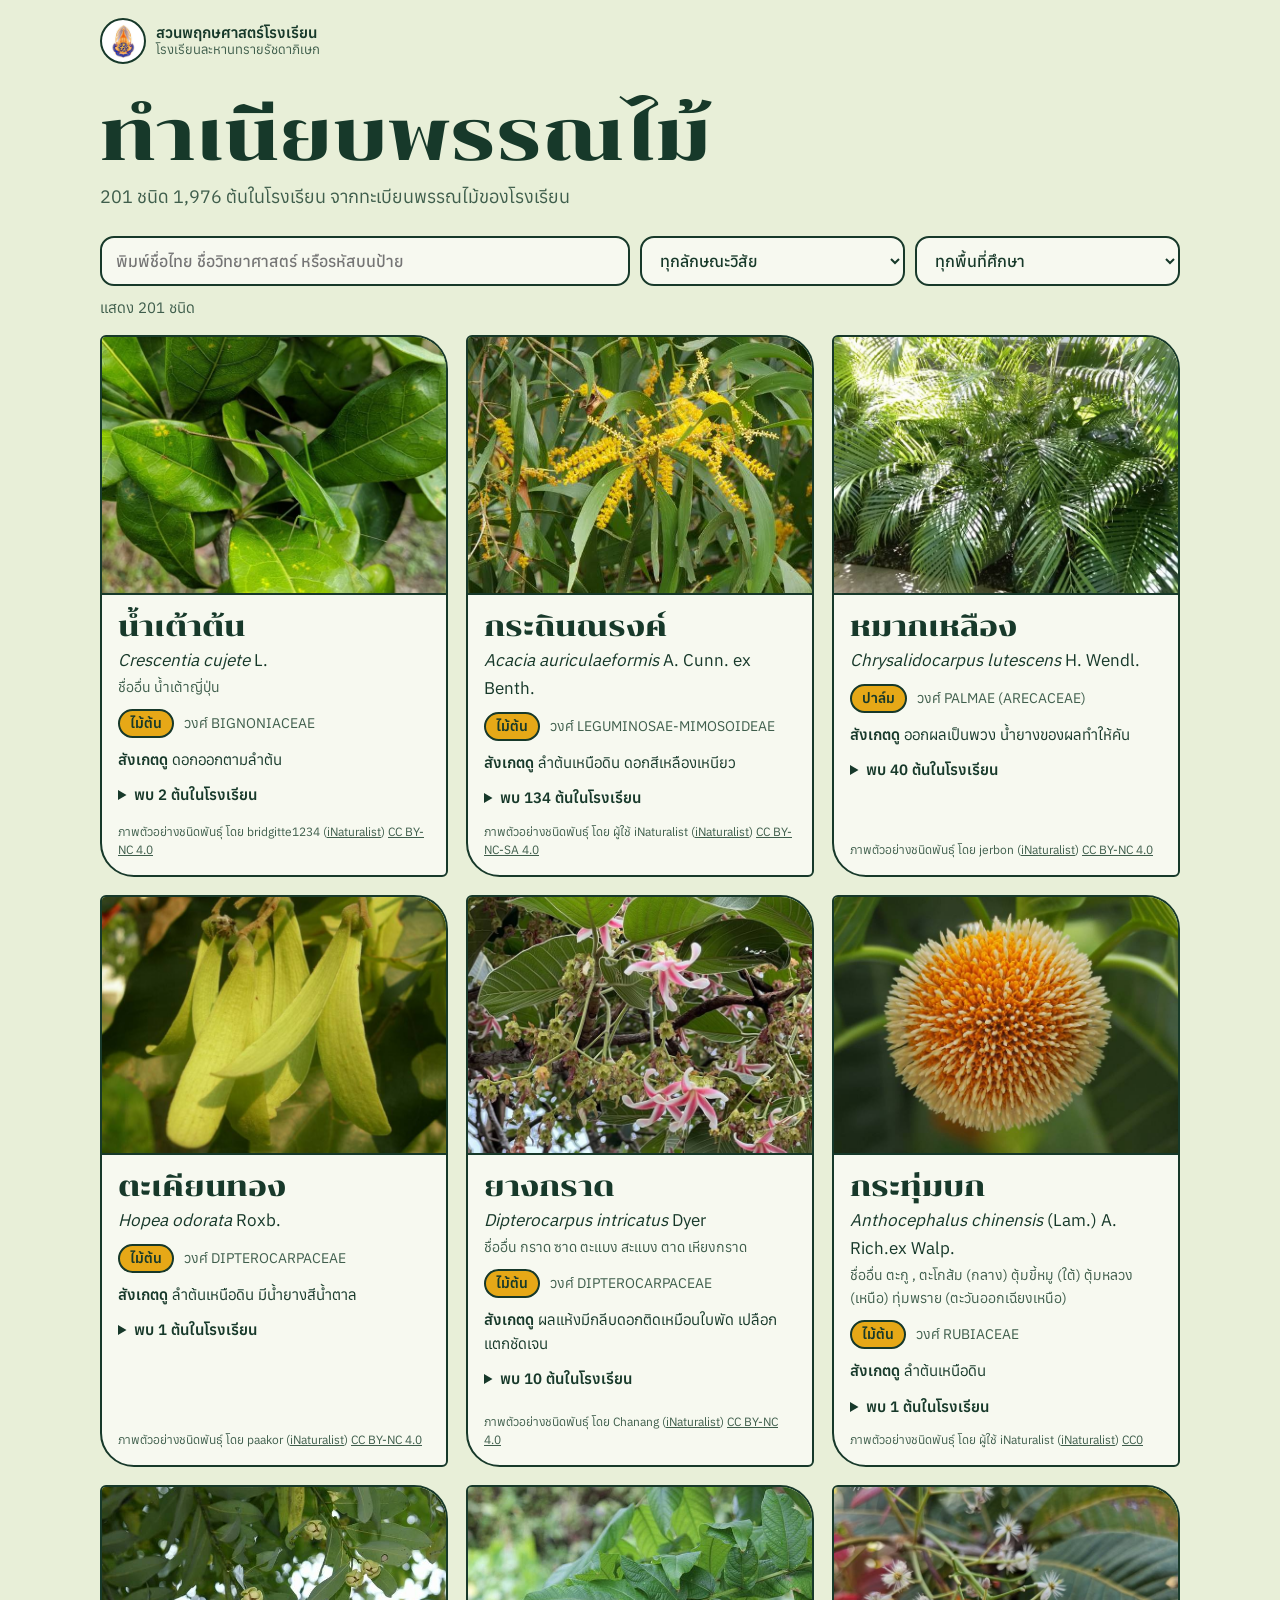
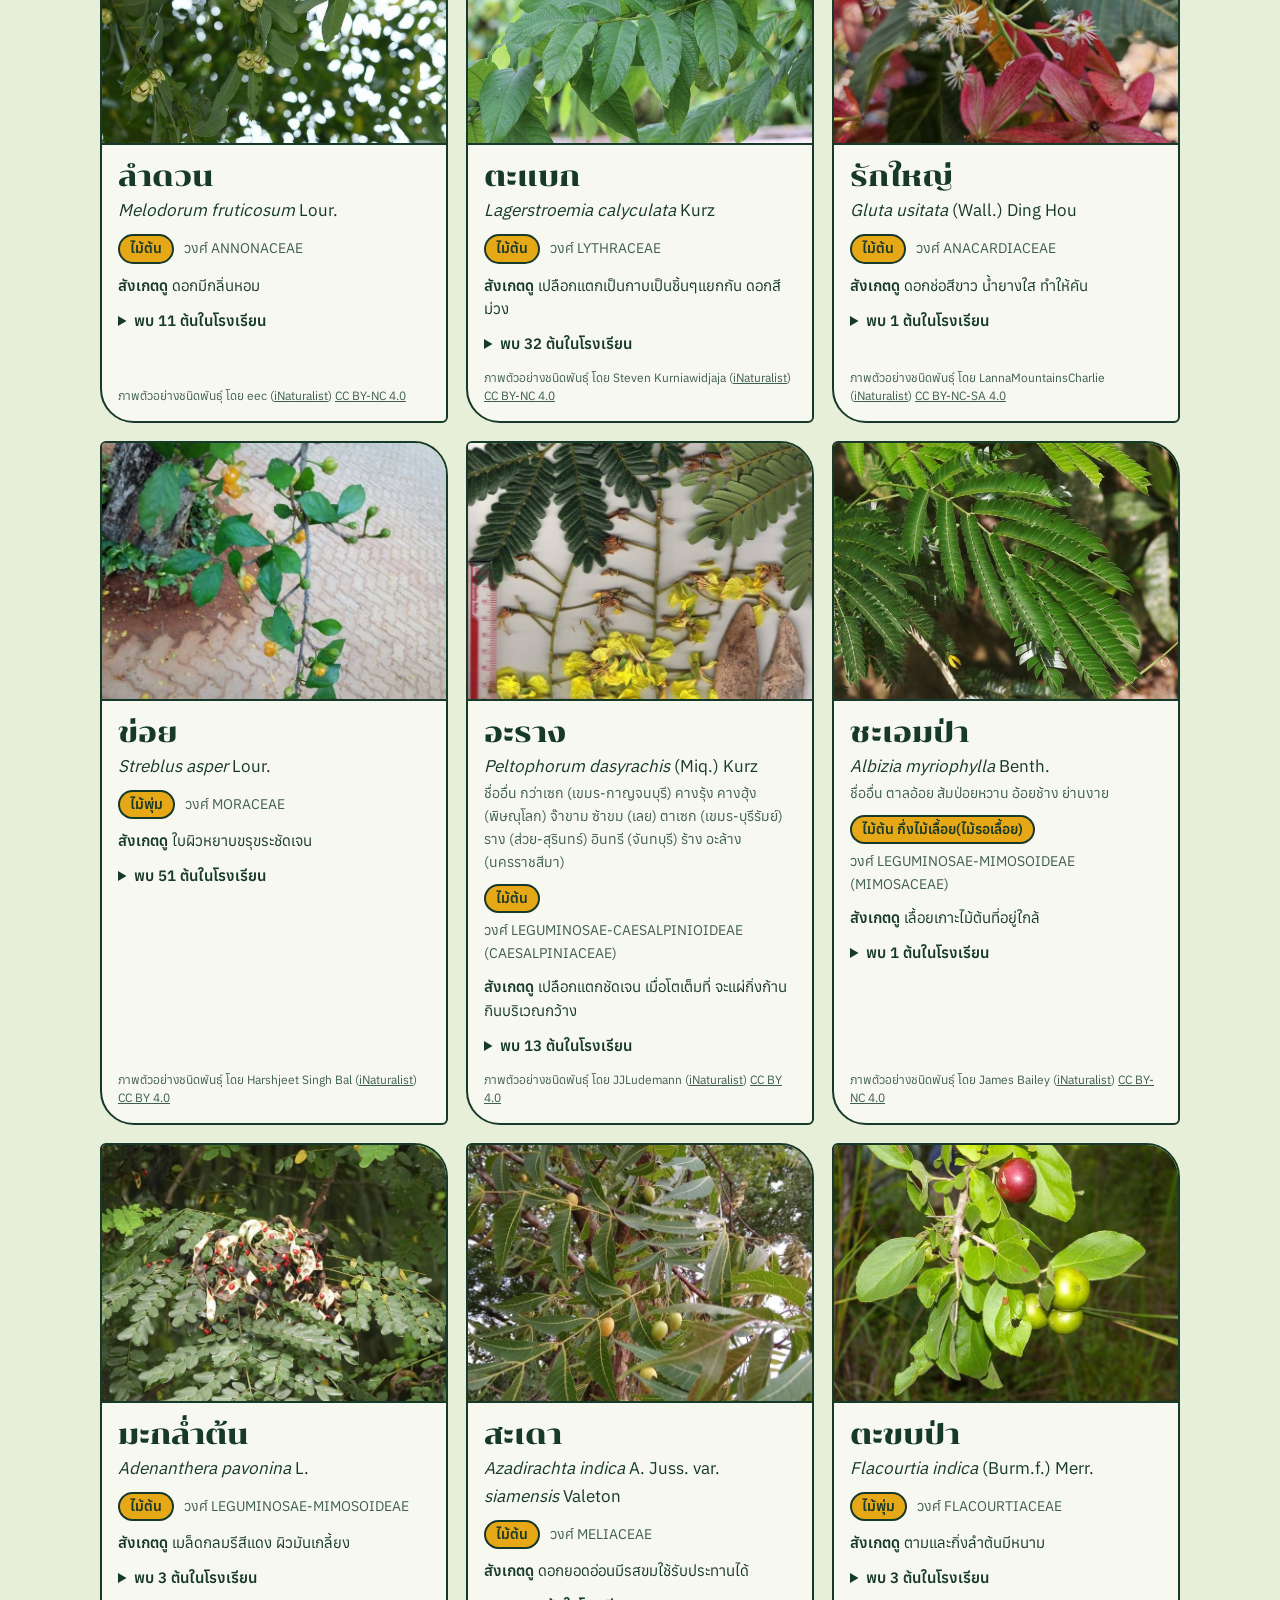
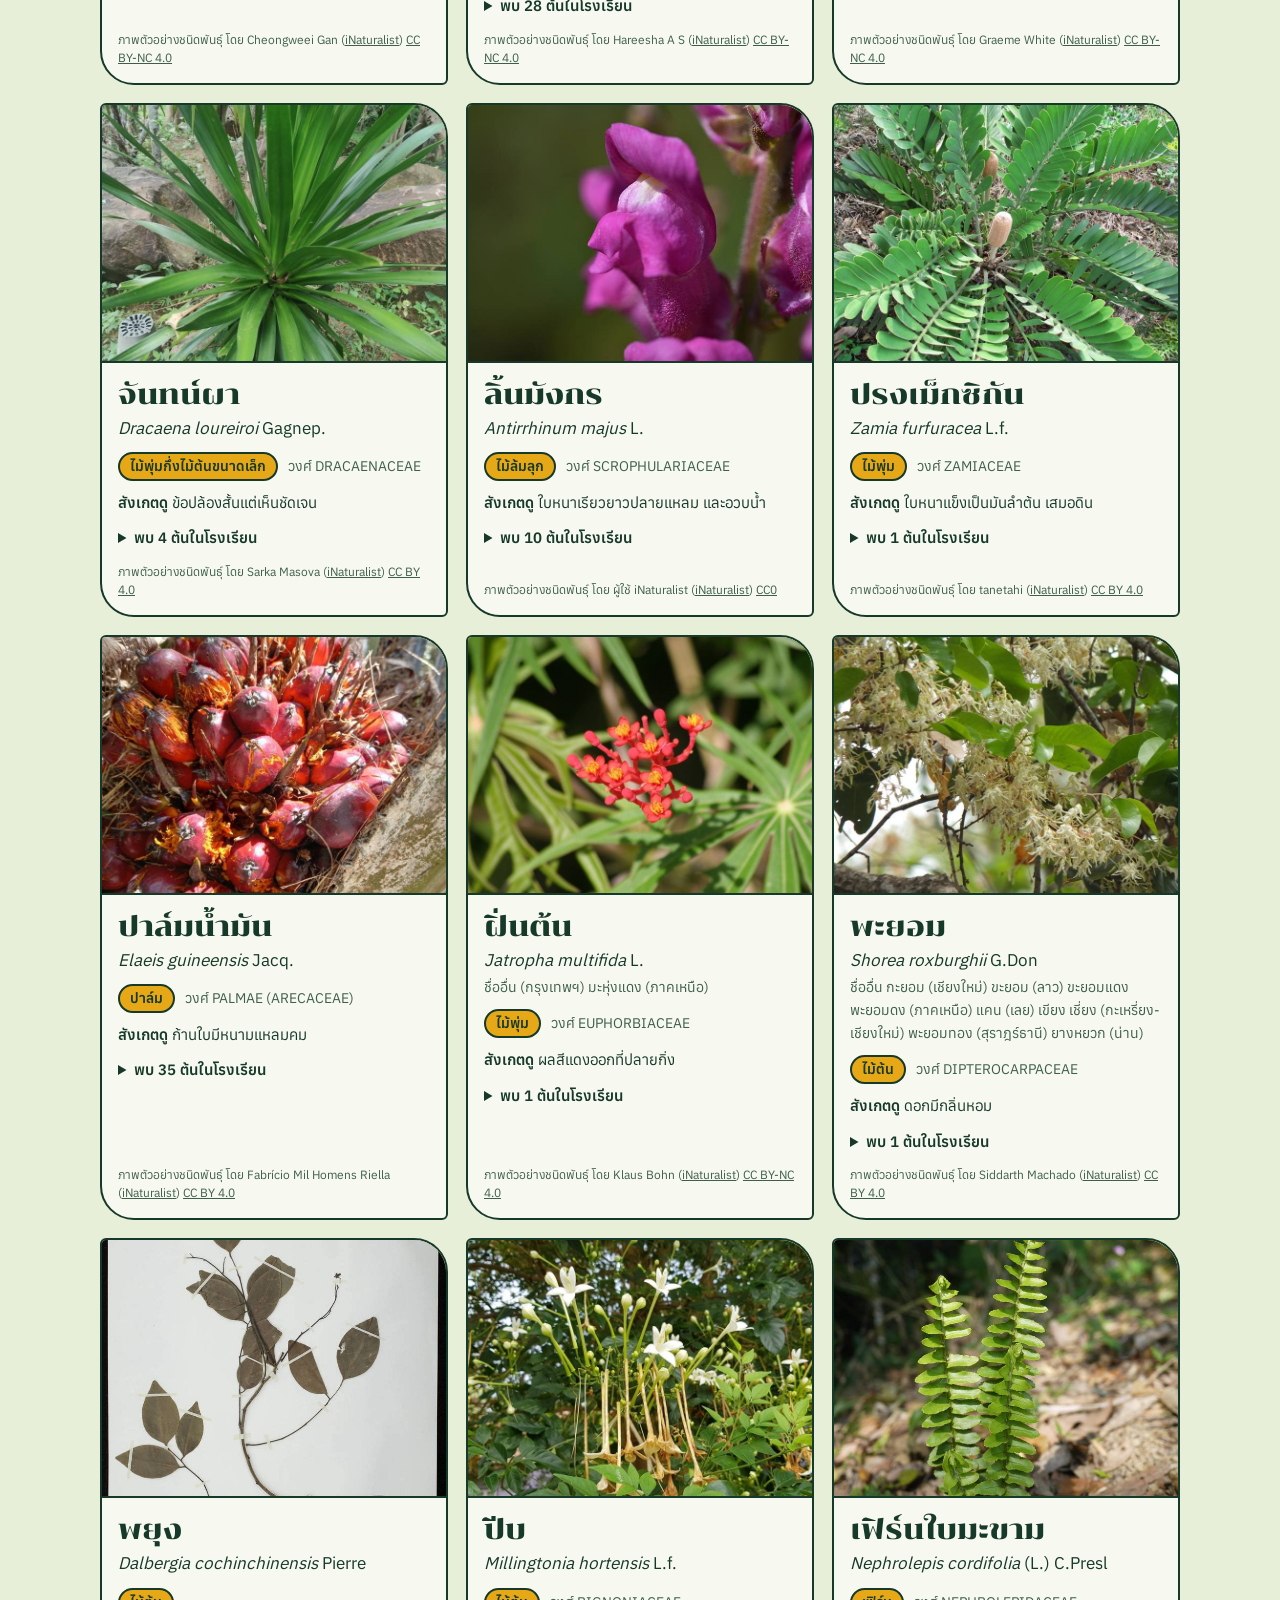
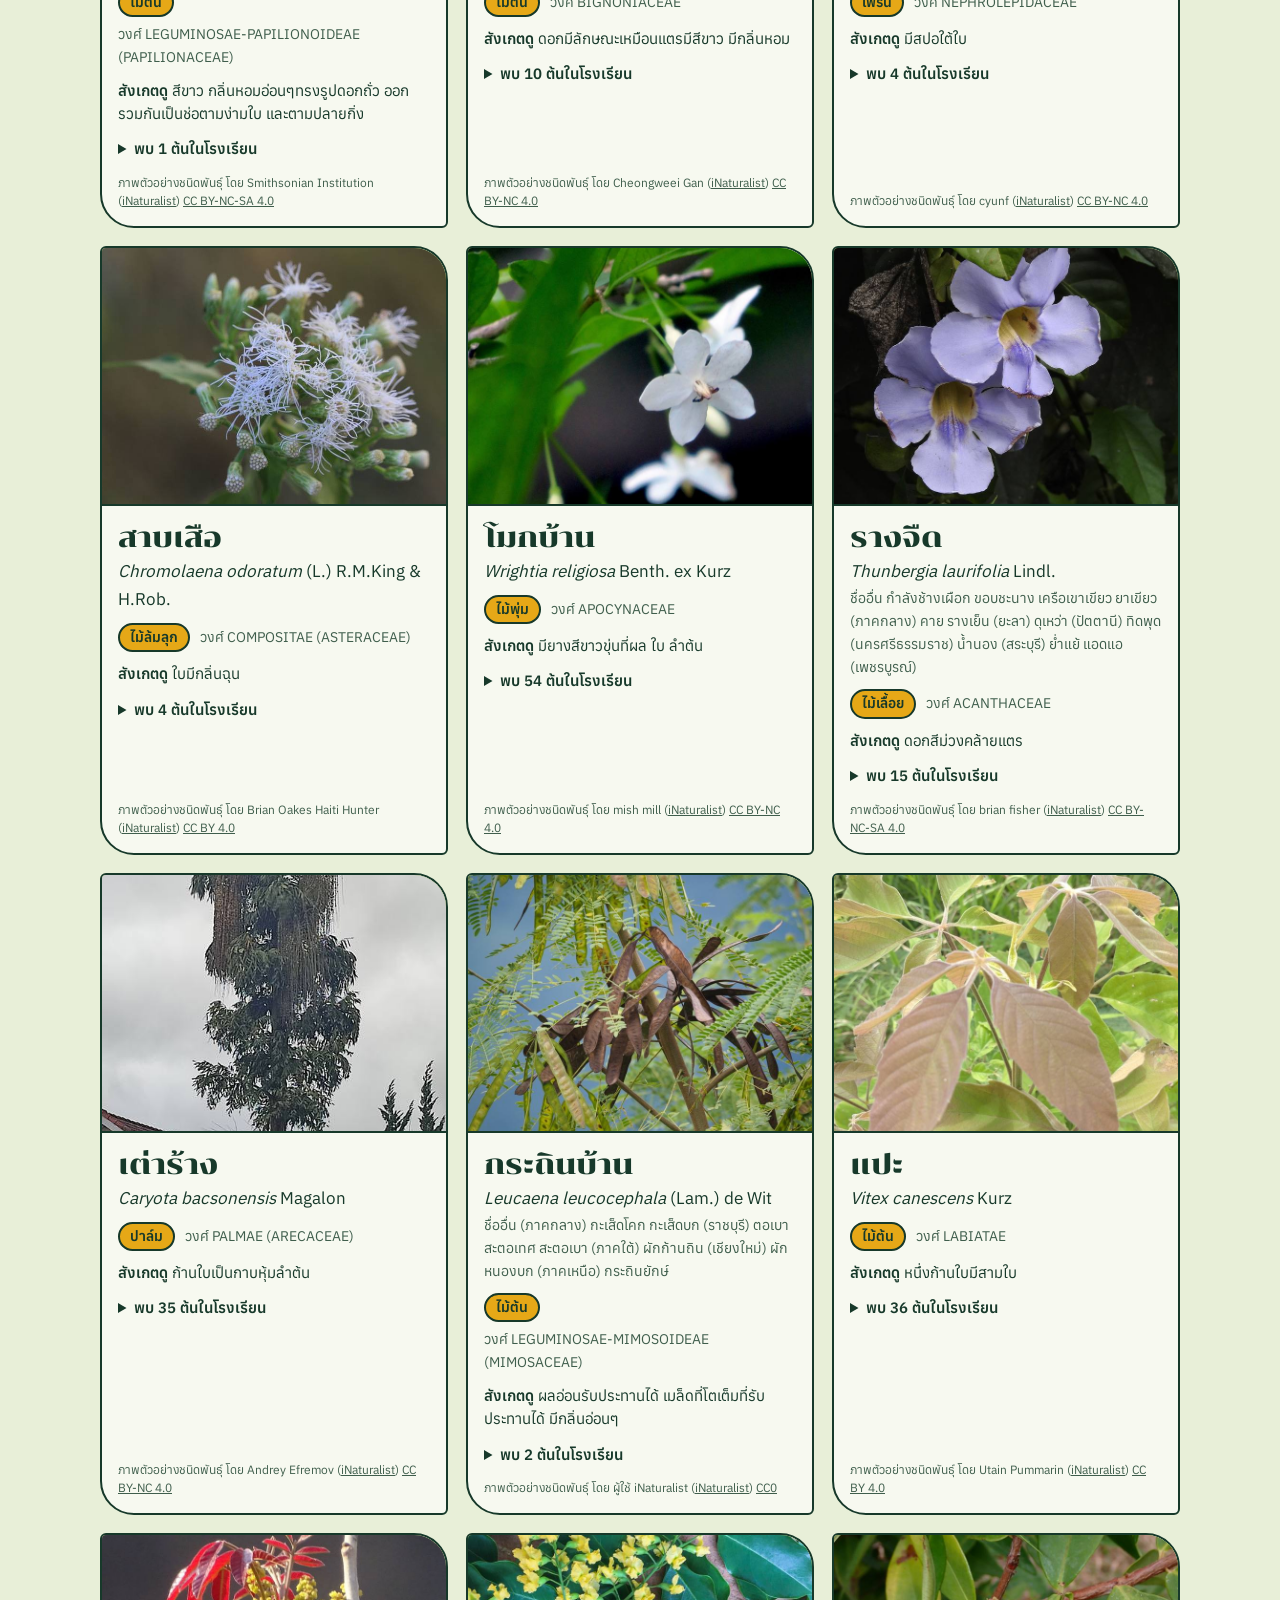
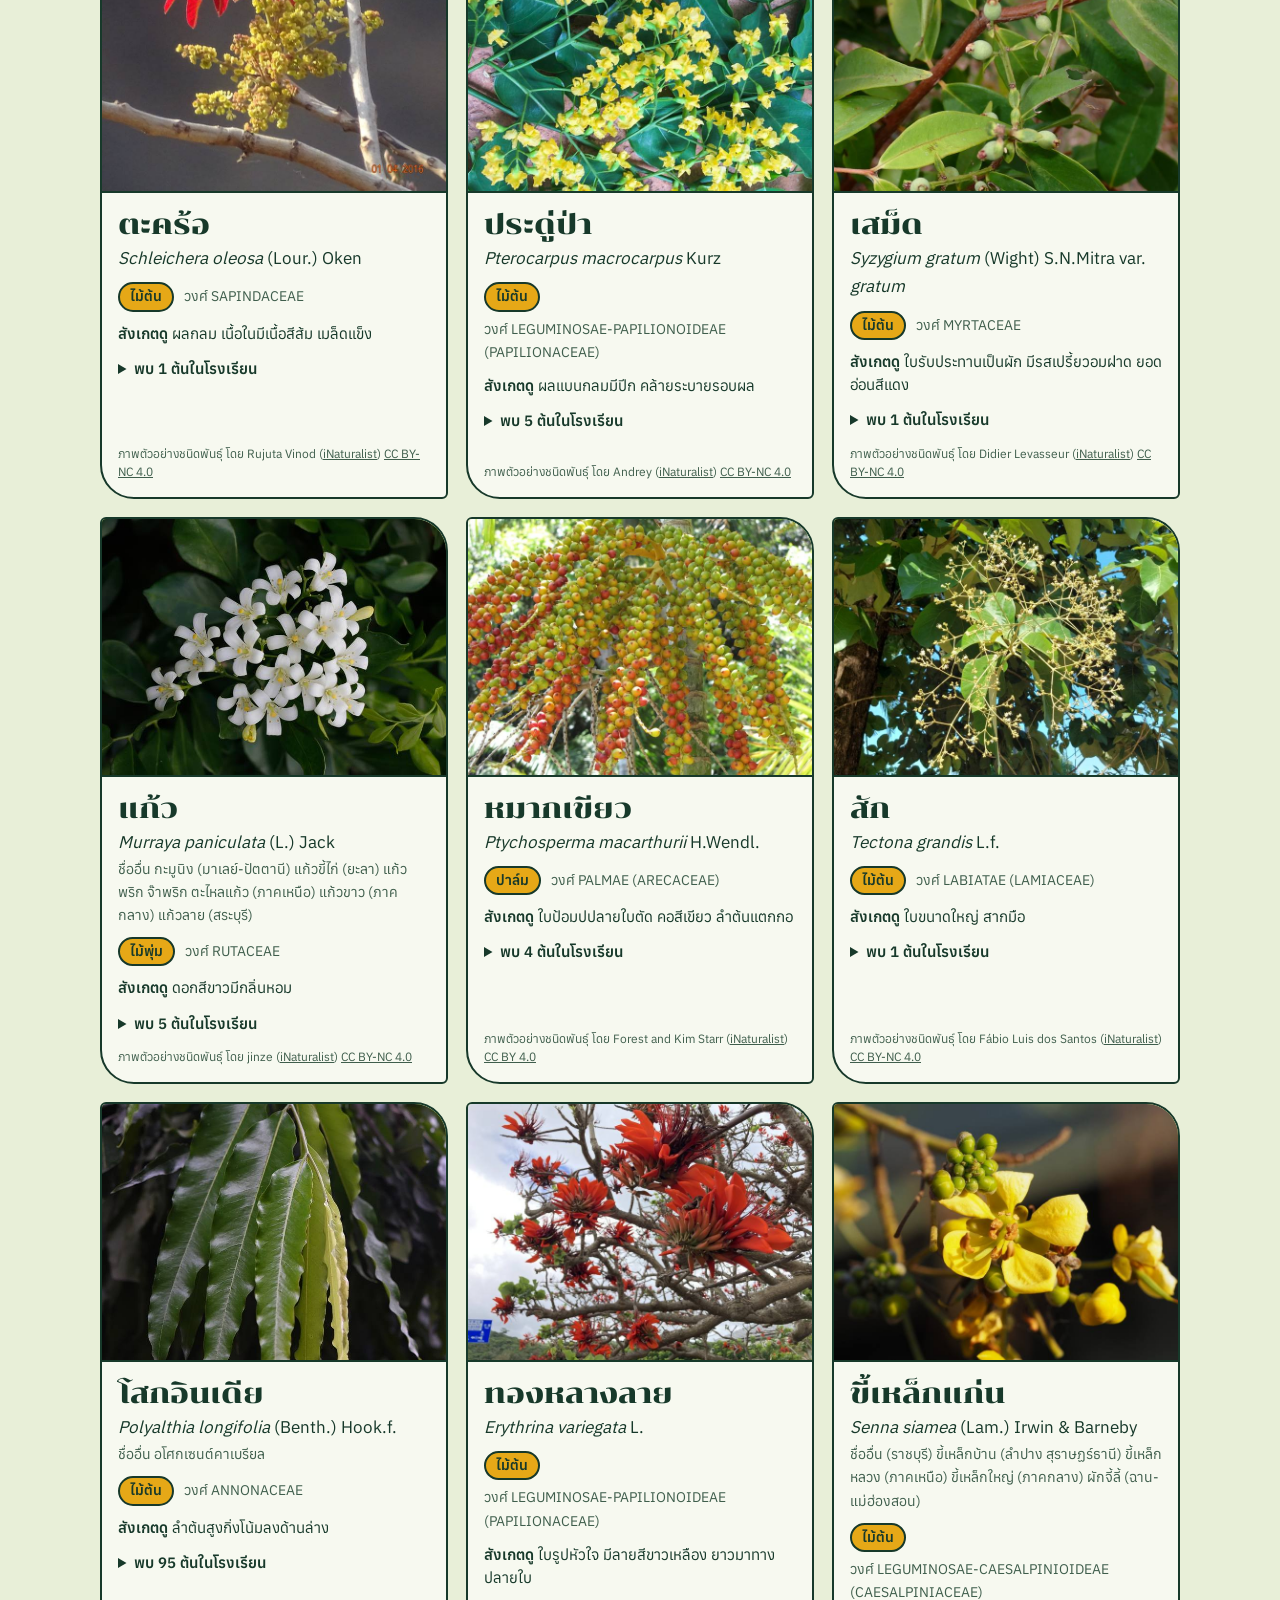
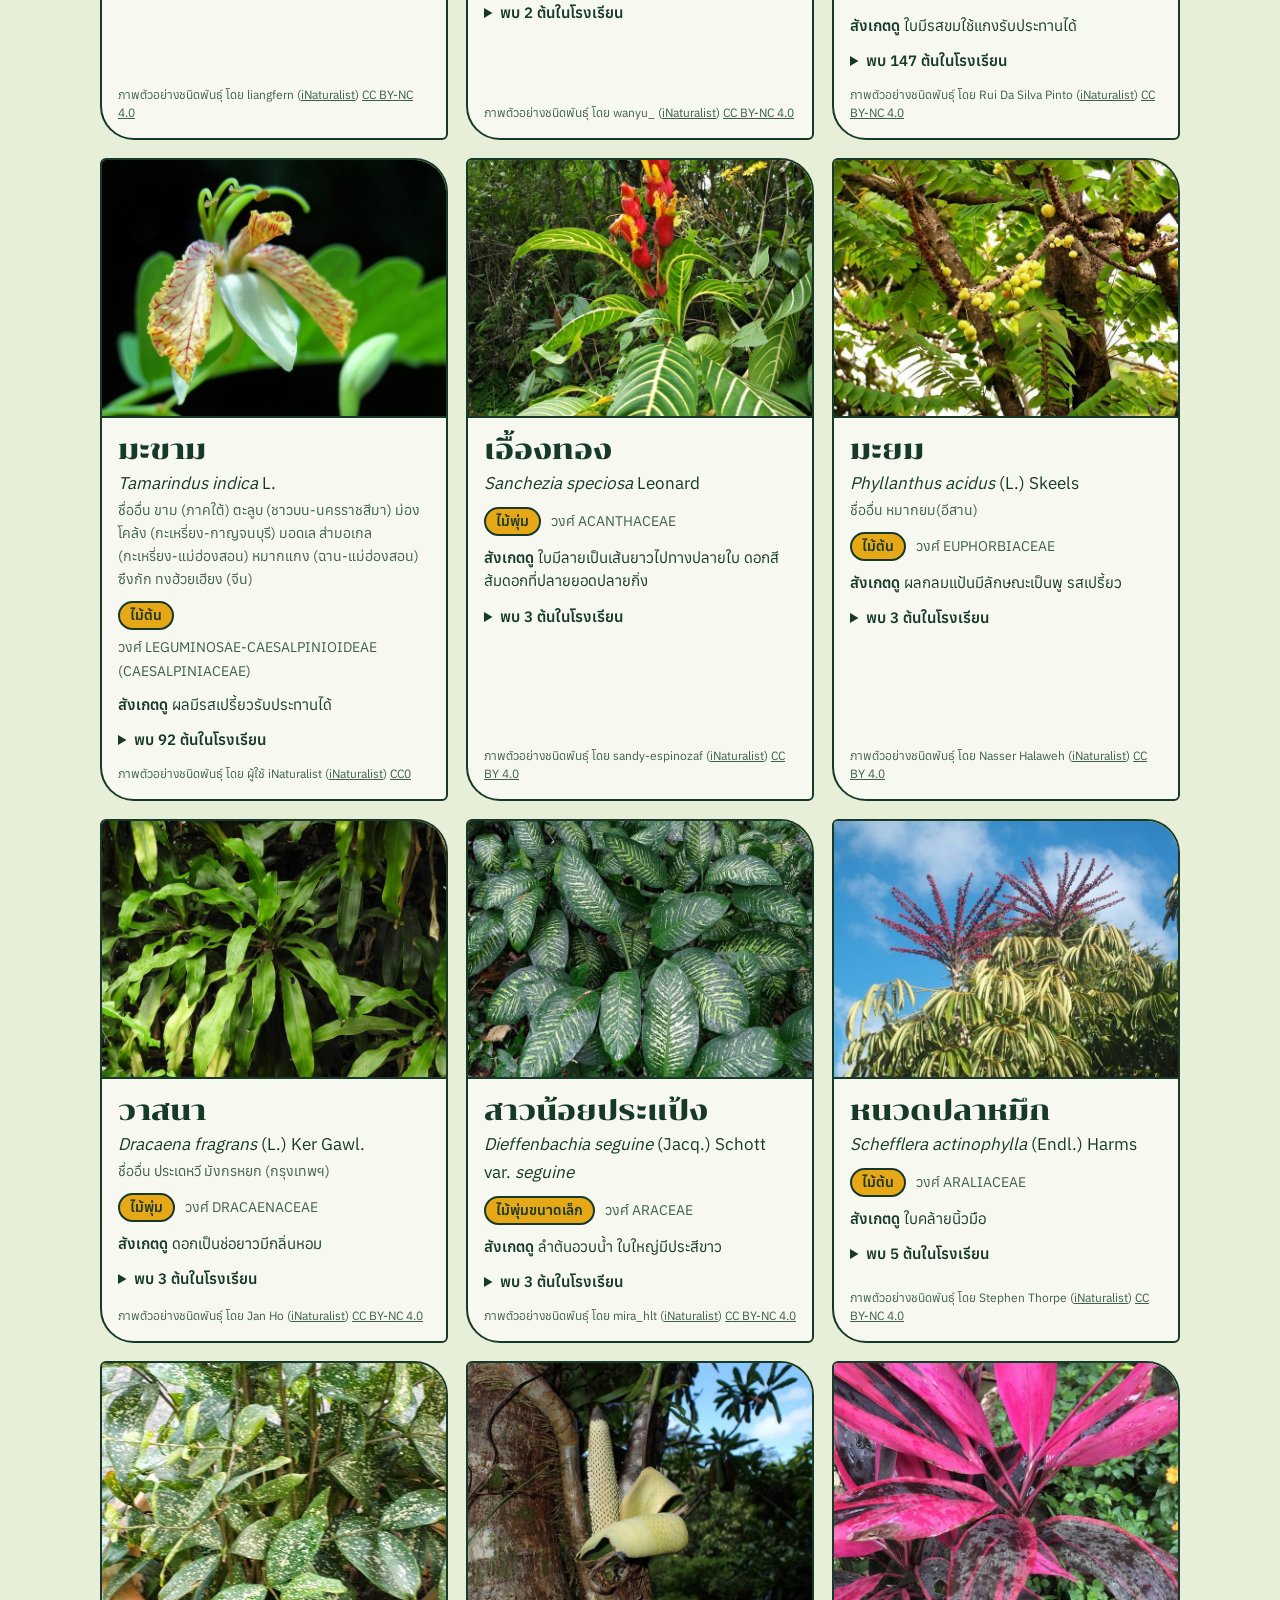
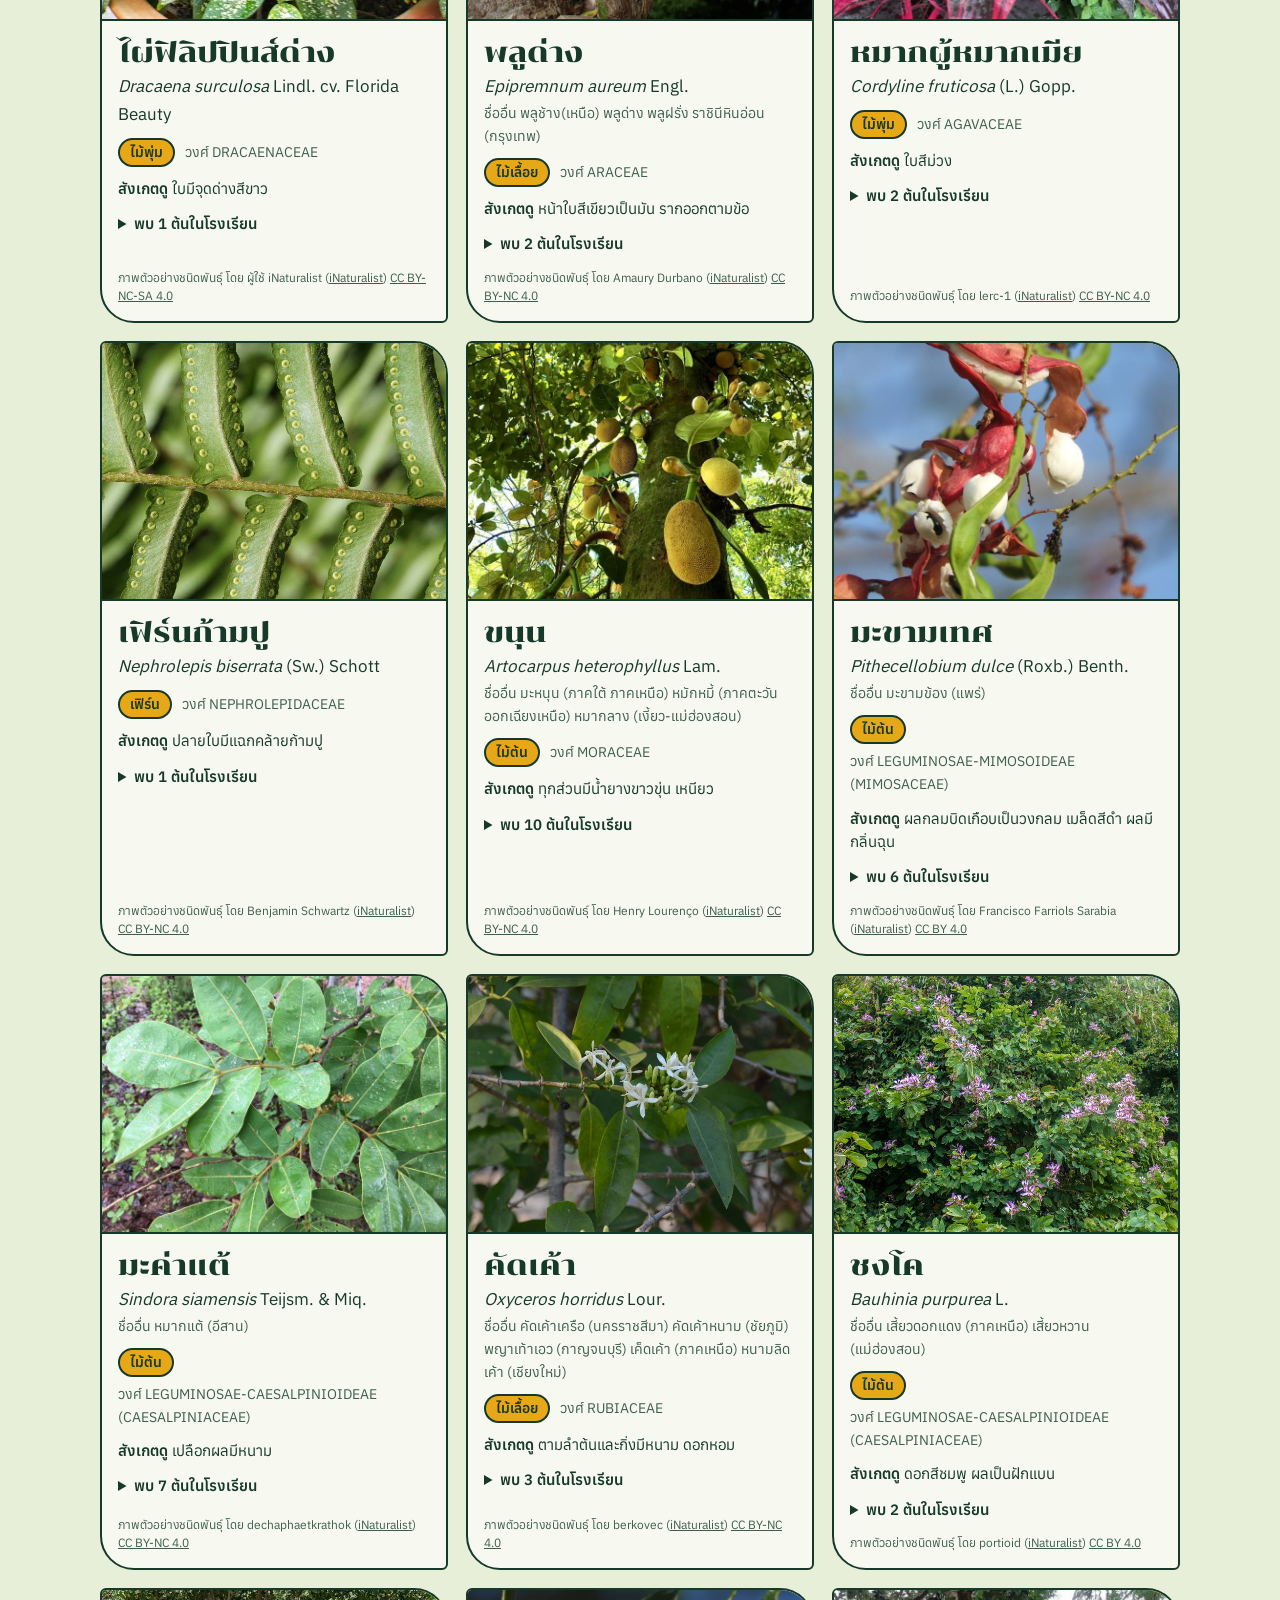
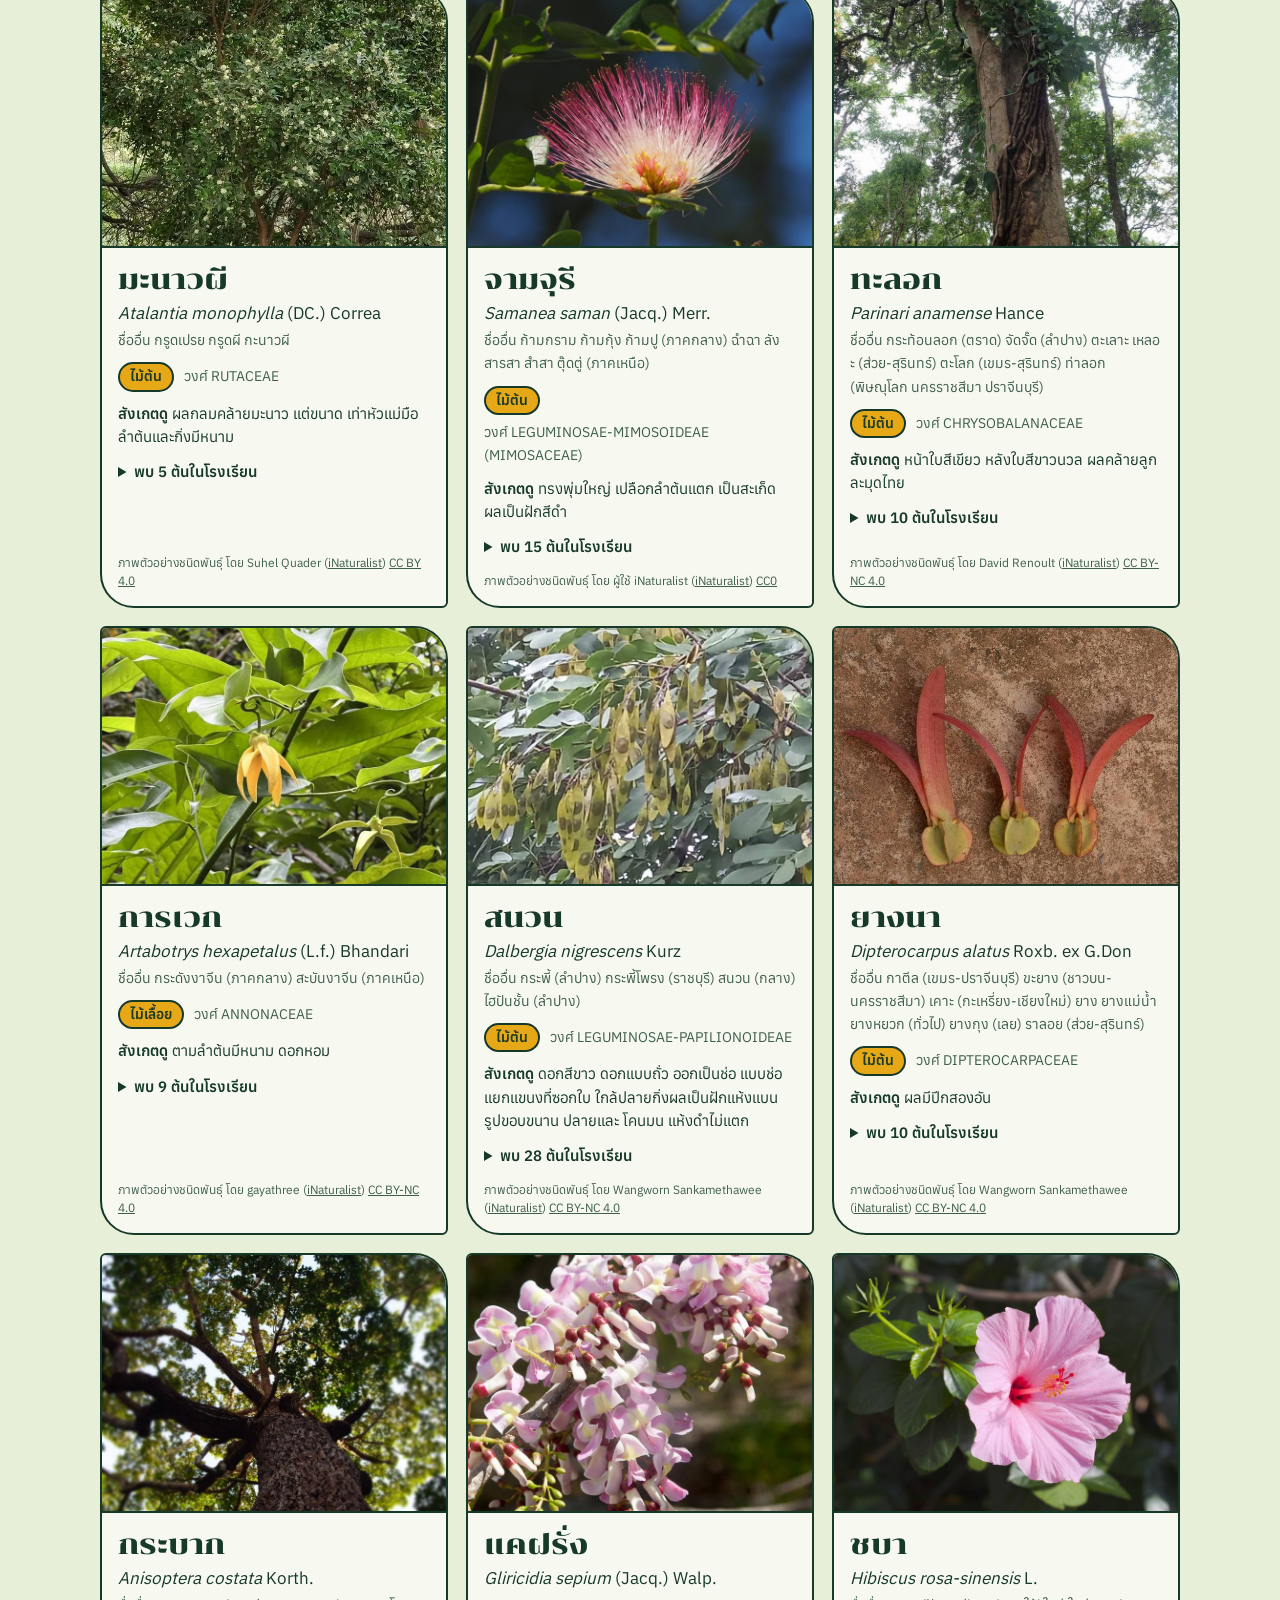
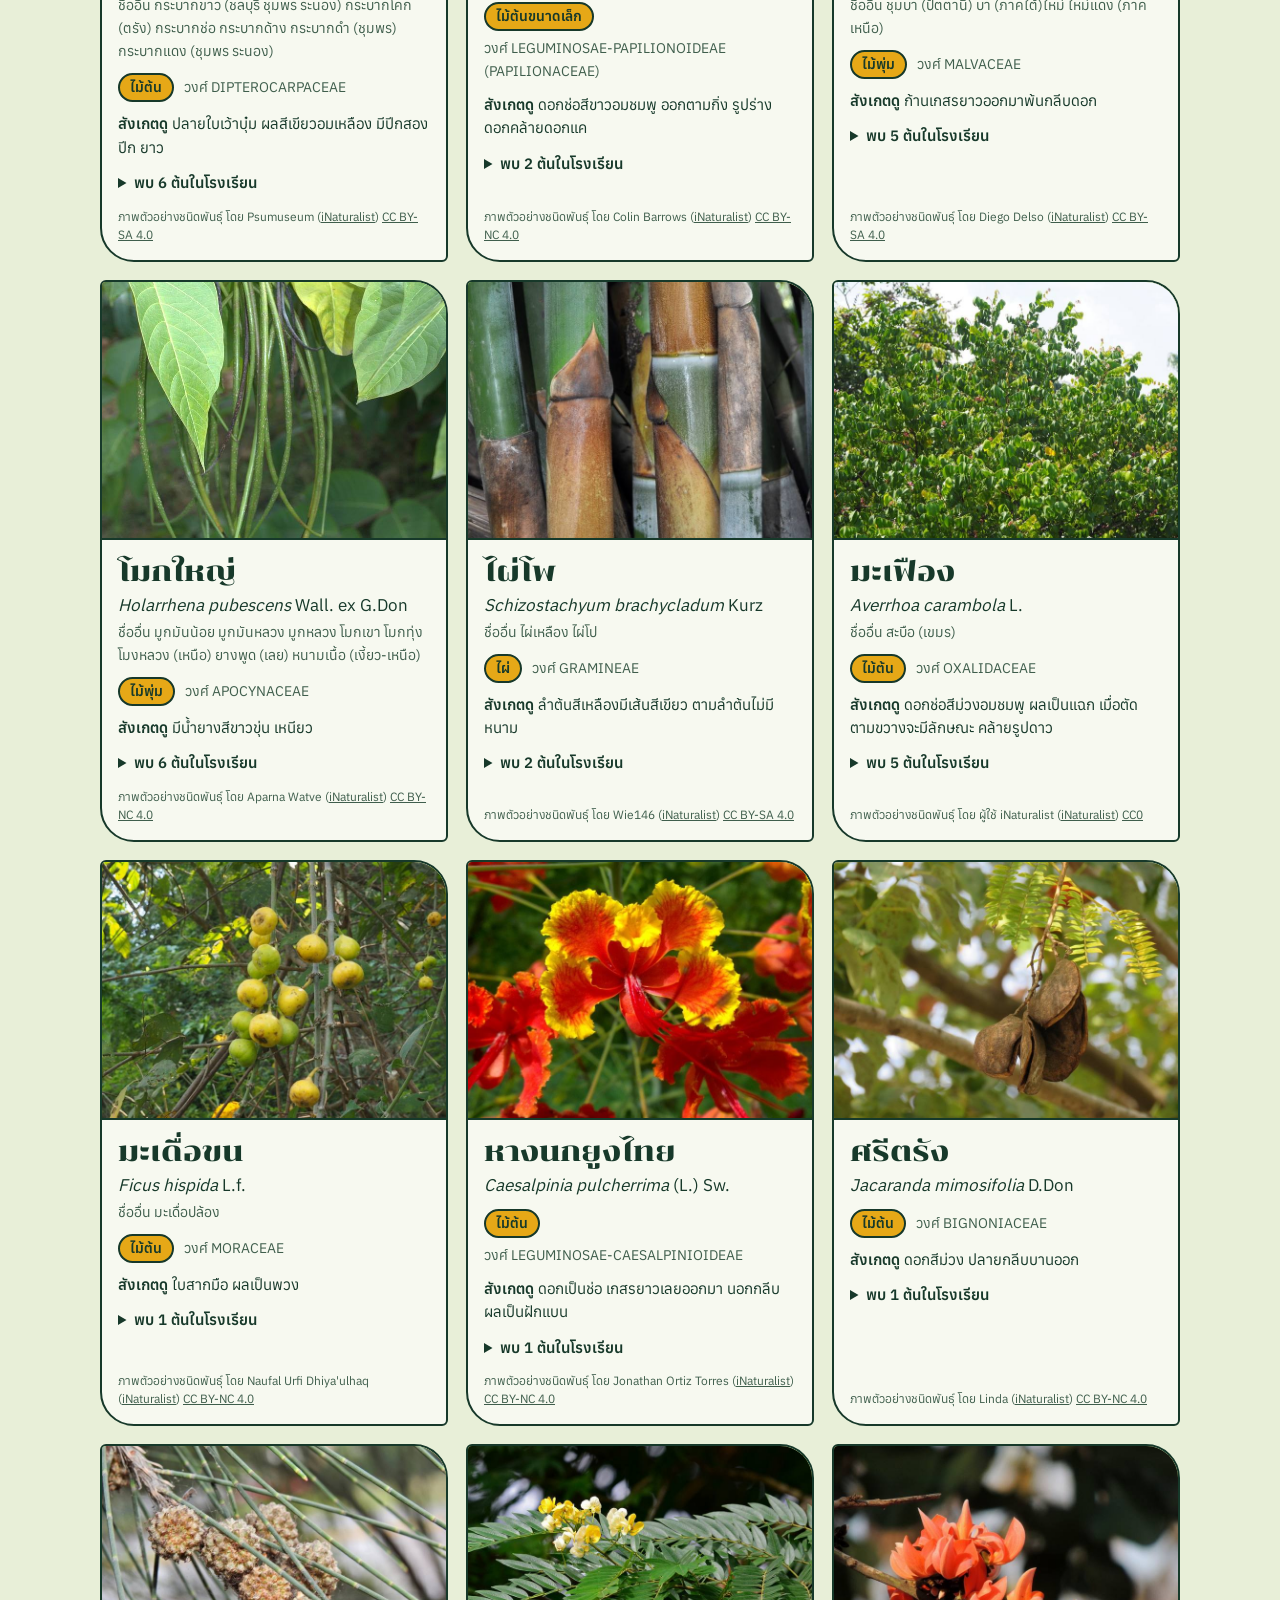
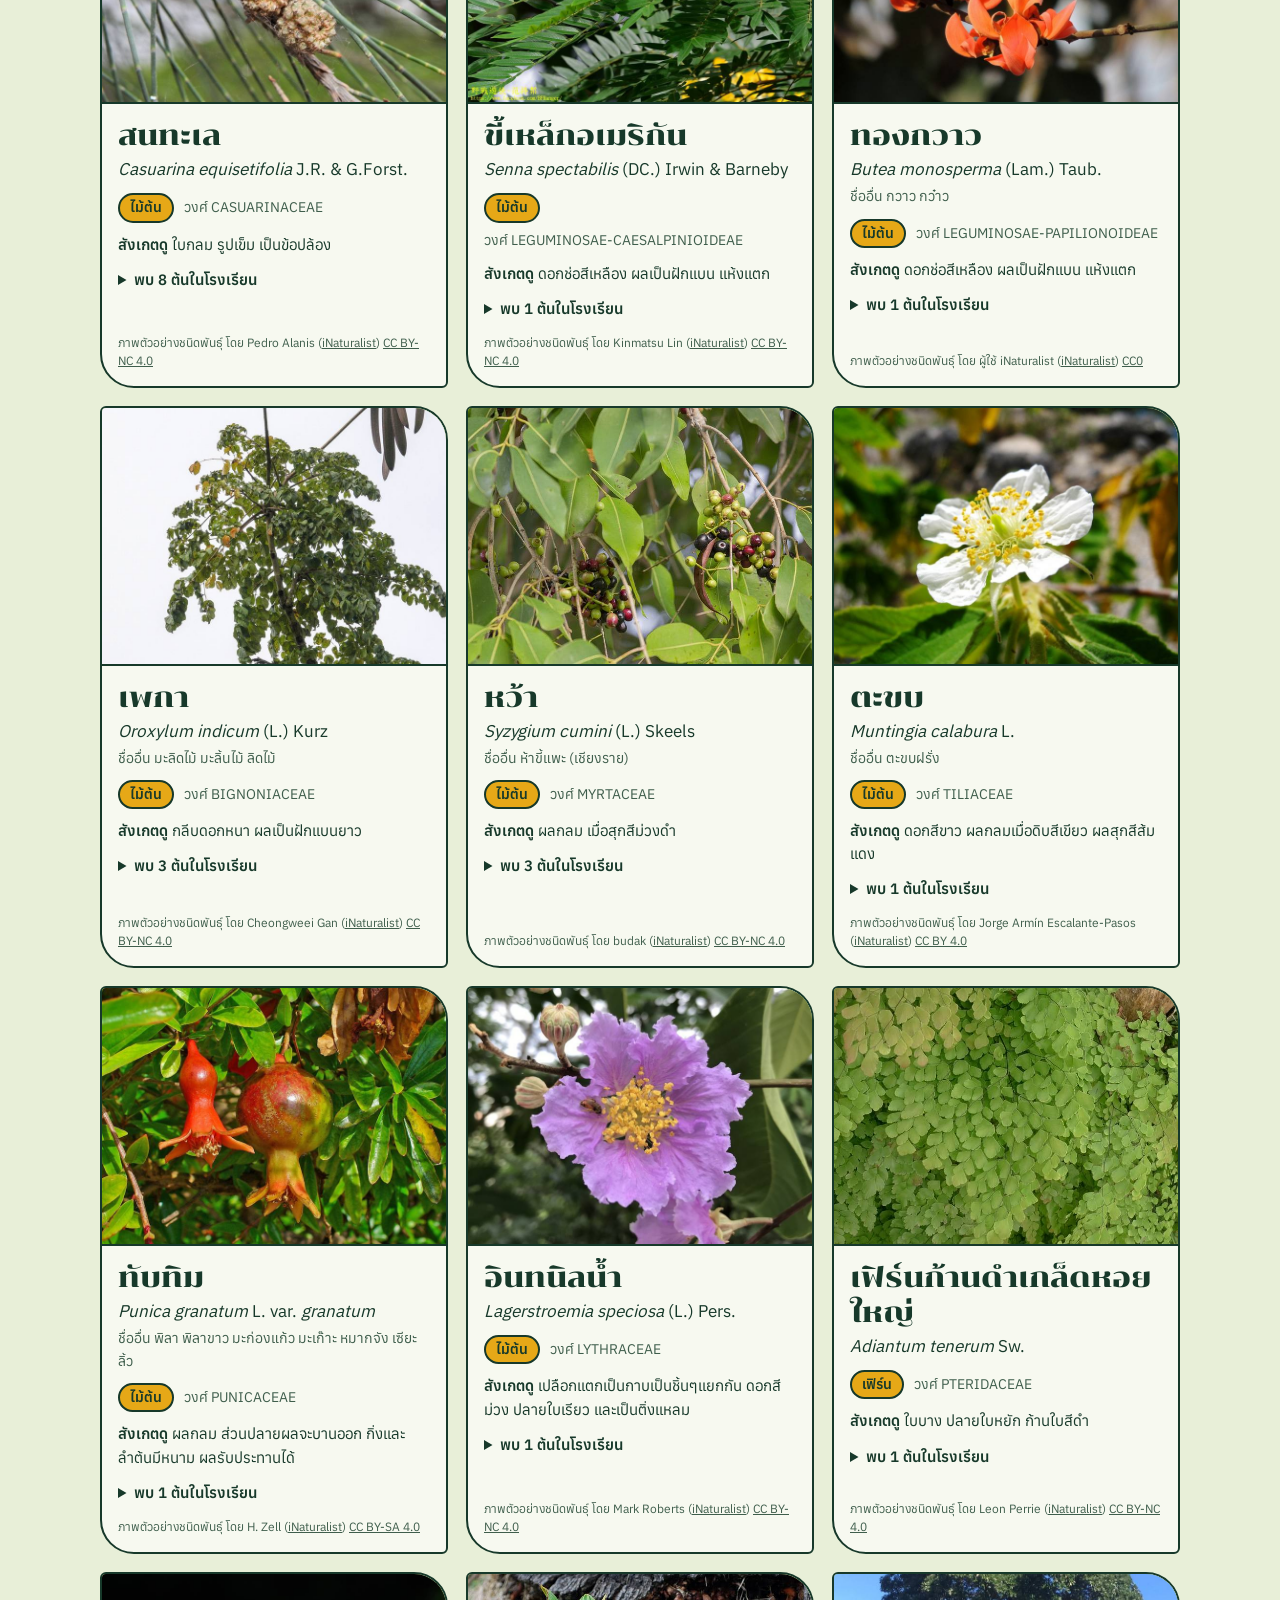
==== commit ace5e221: "หน้าแรกแบบใหม่: ส่วนตัวตนโรงเรียน + สมุดภาพพฤกษศาสตร์ และใช้ตราโรงเรียนแทนต้นอ่อน - index.html: ส่วน" ====
--- a/plants.html
+++ b/plants.html
@@ -10,6 +10,7 @@
 <link rel="preconnect" href="https://fonts.gstatic.com" crossorigin>
 <link href="https://fonts.googleapis.com/css2?family=Anuphan:wght@400;500;600&family=Chonburi&display=swap" rel="stylesheet">
 <link rel="stylesheet" href="css/site.css">
+<link rel="icon" type="image/png" href="img/favicon.png">
 <!-- ไฟล์นี้สร้างจาก data/plant-register.csv ด้วย tools/build_plants.py ห้ามแก้ด้วยมือ -->
 <style>
   .wrap.wide { max-width:1120px; }
@@ -56,7 +57,7 @@
 <body>
 <div class="wrap wide">
   <a class="top" href="./">
-    <svg width="34" height="34" viewBox="0 0 34 34" aria-hidden="true"><path d="M17 31V15" stroke="#17392A" stroke-width="2.4" stroke-linecap="round" fill="none"/><path d="M17 17C17 9 11 5 4 5c0 8 5 12 13 12Z" fill="#7FA34B" stroke="#17392A" stroke-width="2.2" stroke-linejoin="round"/><path d="M17 20c0-7 5-11 13-11 0 7-5 11-13 11Z" fill="#E6A817" stroke="#17392A" stroke-width="2.2" stroke-linejoin="round"/></svg>
+    <img src="img/emblem.png" alt="" width="250" height="313">
     <div><b>สวนพฤกษศาสตร์โรงเรียน</b><span>โรงเรียนละหานทรายรัชดาภิเษก</span></div>
   </a>
   <main>
@@ -65,13 +66,13 @@
 
     <div class="tools" role="search">
       <input id="q" type="search" placeholder="พิมพ์ชื่อไทย ชื่อวิทยาศาสตร์ หรือรหัสบนป้าย" aria-label="ค้นหาพรรณไม้">
-      <select id="habit" aria-label="ลักษณะวิสัย"><option value="">ทุกลักษณะวิสัย</option><option value="ปาล์ม">ปาล์ม</option><option value="เฟิร์น">เฟิร์น</option><option value="ไผ่">ไผ่</option><option value="ไม้ต้น">ไม้ต้น</option><option value="ไม้ต้น กึ่งไม้เลื้อย(ไม้รอเลื้อย)">ไม้ต้น กึ่งไม้เลื้อย(ไม้รอเลื้อย)</option><option value="ไม้ต้นขนาดเล็ก">ไม้ต้นขนาดเล็ก</option><option value="ไม้น้ำ">ไม้น้ำ</option><option value="ไม้น้ำ ไม้ล้มลุก">ไม้น้ำ ไม้ล้มลุก</option><option value="ไม้พุ่ม">ไม้พุ่ม</option><option value="ไม้พุ่ม ไม้ล้มลุก">ไม้พุ่ม ไม้ล้มลุก</option><option value="ไม้พุ่ม ไม้เลื้อย">ไม้พุ่ม ไม้เลื้อย</option><option value="ไม้พุ่ม, ไม้รอเลื้อย">ไม้พุ่ม, ไม้รอเลื้อย</option><option value="ไม้พุ่มกึ่งไม้ต้นขนาดเล็ก">ไม้พุ่มกึ่งไม้ต้นขนาดเล็ก</option><option value="ไม้พุ่มขนาดเล็ก">ไม้พุ่มขนาดเล็ก</option><option value="ไม้พุ่มเตี้ย">ไม้พุ่มเตี้ย</option><option value="ไม้รอเลื้อย">ไม้รอเลื้อย</option><option value="ไม้รอเลื้อย ปาล์ม">ไม้รอเลื้อย ปาล์ม</option><option value="ไม้ล้มลุก">ไม้ล้มลุก</option><option value="ไม้ล้มลุก หญ้า">ไม้ล้มลุก หญ้า</option><option value="ไม้ล้มลุก ไม้พุ่ม">ไม้ล้มลุก ไม้พุ่ม</option><option value="ไม้ล้มลุก ไม้เลื้อย">ไม้ล้มลุก ไม้เลื้อย</option><option value="ไม้เลื้อย">ไม้เลื้อย</option></select>
+      <select id="habit" aria-label="กลุ่มลักษณะวิสัย"><option value="">ทุกลักษณะวิสัย</option><option value="tree">ไม้ต้น (76)</option><option value="herb">ไม้ล้มลุก (61)</option><option value="shrub">ไม้พุ่ม (32)</option><option value="climber">ไม้เลื้อย (13)</option><option value="grass">หญ้า เฟิร์น และไม้น้ำ (12)</option><option value="palm">ปาล์มและไผ่ (7)</option></select>
       <select id="zone" aria-label="พื้นที่ศึกษา"><option value="">ทุกพื้นที่ศึกษา</option><option value="1">พื้นที่ศึกษาที่ 1</option><option value="2">พื้นที่ศึกษาที่ 2</option><option value="3">พื้นที่ศึกษาที่ 3</option><option value="4">พื้นที่ศึกษาที่ 4</option><option value="5">พื้นที่ศึกษาที่ 5</option><option value="6">พื้นที่ศึกษาที่ 6</option><option value="7">พื้นที่ศึกษาที่ 7</option><option value="8">พื้นที่ศึกษาที่ 8</option><option value="9">พื้นที่ศึกษาที่ 9</option><option value="10">พื้นที่ศึกษาที่ 10</option><option value="11">พื้นที่ศึกษาที่ 11</option><option value="12">พื้นที่ศึกษาที่ 12</option><option value="13">พื้นที่ศึกษาที่ 13</option><option value="14">พื้นที่ศึกษาที่ 14</option><option value="15">พื้นที่ศึกษาที่ 15</option><option value="16">พื้นที่ศึกษาที่ 16</option><option value="17">พื้นที่ศึกษาที่ 17</option></select>
     </div>
     <p class="count" id="count" aria-live="polite">แสดง 201 ชนิด</p>
 
     <div class="plants" id="plants">
-    <article class="plant" id="p001" data-habit="ไม้ต้น" data-zones=" 1 5 " data-search="7-31170-001-001 น้ำเต้าต้น น้ำเต้าญี่ปุ่น crescentia cujete l. bignoniaceae">
+    <article class="plant" id="p001" data-group="tree" data-zones=" 1 5 " data-search="7-31170-001-001 น้ำเต้าต้น น้ำเต้าญี่ปุ่น crescentia cujete l. bignoniaceae">
       <figure class="ph"><img src="img/plants/001.jpg" alt="ภาพตัวอย่างน้ำเต้าต้น" loading="lazy" decoding="async" width="720" height="540"></figure>
       <div class="body">
         <h2>น้ำเต้าต้น</h2>
@@ -87,7 +88,7 @@
         <p class="credit">ภาพตัวอย่างชนิดพันธุ์ โดย bridgitte1234 (<a href="https://www.inaturalist.org/photos/51265871" target="_blank" rel="noopener">iNaturalist</a>) <a href="https://creativecommons.org/licenses/by-nc/4.0/" target="_blank" rel="noopener">CC BY-NC 4.0</a></p>
       </div>
     </article>
-    <article class="plant" id="p002" data-habit="ไม้ต้น" data-zones=" 1 3 5 7 8 9 11 12 14 15 16 17 " data-search="7-31170-001-002 กระถินณรงค์ acacia auriculaeformis a. cunn. ex benth. leguminosae-mimosoideae">
+    <article class="plant" id="p002" data-group="tree" data-zones=" 1 3 5 7 8 9 11 12 14 15 16 17 " data-search="7-31170-001-002 กระถินณรงค์ acacia auriculaeformis a. cunn. ex benth. leguminosae-mimosoideae">
       <figure class="ph"><img src="img/plants/002.jpg" alt="ภาพตัวอย่างกระถินณรงค์" loading="lazy" decoding="async" width="720" height="540"></figure>
       <div class="body">
         <h2>กระถินณรงค์</h2>
@@ -103,7 +104,7 @@
         <p class="credit">ภาพตัวอย่างชนิดพันธุ์ โดย ผู้ใช้ iNaturalist (<a href="https://www.inaturalist.org/photos/700459" target="_blank" rel="noopener">iNaturalist</a>) <a href="https://creativecommons.org/licenses/by-nc-sa/4.0/" target="_blank" rel="noopener">CC BY-NC-SA 4.0</a></p>
       </div>
     </article>
-    <article class="plant" id="p003" data-habit="ปาล์ม" data-zones=" 1 2 7 11 16 " data-search="7-31170-001-003 หมากเหลือง chrysalidocarpus lutescens h. wendl. palmae (arecaceae)">
+    <article class="plant" id="p003" data-group="palm" data-zones=" 1 2 7 11 16 " data-search="7-31170-001-003 หมากเหลือง chrysalidocarpus lutescens h. wendl. palmae (arecaceae)">
       <figure class="ph"><img src="img/plants/003.jpg" alt="ภาพตัวอย่างหมากเหลือง" loading="lazy" decoding="async" width="720" height="540"></figure>
       <div class="body">
         <h2>หมากเหลือง</h2>
@@ -119,7 +120,7 @@
         <p class="credit">ภาพตัวอย่างชนิดพันธุ์ โดย jerbon (<a href="https://www.inaturalist.org/photos/35293993" target="_blank" rel="noopener">iNaturalist</a>) <a href="https://creativecommons.org/licenses/by-nc/4.0/" target="_blank" rel="noopener">CC BY-NC 4.0</a></p>
       </div>
     </article>
-    <article class="plant" id="p004" data-habit="ไม้ต้น" data-zones=" 1 " data-search="7-31170-001-004 ตะเคียนทอง hopea odorata roxb. dipterocarpaceae">
+    <article class="plant" id="p004" data-group="tree" data-zones=" 1 " data-search="7-31170-001-004 ตะเคียนทอง hopea odorata roxb. dipterocarpaceae">
       <figure class="ph"><img src="img/plants/004.jpg" alt="ภาพตัวอย่างตะเคียนทอง" loading="lazy" decoding="async" width="720" height="540"></figure>
       <div class="body">
         <h2>ตะเคียนทอง</h2>
@@ -135,7 +136,7 @@
         <p class="credit">ภาพตัวอย่างชนิดพันธุ์ โดย paakor (<a href="https://www.inaturalist.org/photos/258495628" target="_blank" rel="noopener">iNaturalist</a>) <a href="https://creativecommons.org/licenses/by-nc/4.0/" target="_blank" rel="noopener">CC BY-NC 4.0</a></p>
       </div>
     </article>
-    <article class="plant" id="p005" data-habit="ไม้ต้น" data-zones=" 1 3 4 8 11 14 17 " data-search="7-31170-001-005 ยางกราด กราด ซาด ตะแบง สะแบง ตาด เหียงกราด dipterocarpus intricatus dyer dipterocarpaceae">
+    <article class="plant" id="p005" data-group="tree" data-zones=" 1 3 4 8 11 14 17 " data-search="7-31170-001-005 ยางกราด กราด ซาด ตะแบง สะแบง ตาด เหียงกราด dipterocarpus intricatus dyer dipterocarpaceae">
       <figure class="ph"><img src="img/plants/005.jpg" alt="ภาพตัวอย่างยางกราด" loading="lazy" decoding="async" width="720" height="540"></figure>
       <div class="body">
         <h2>ยางกราด</h2>
@@ -151,7 +152,7 @@
         <p class="credit">ภาพตัวอย่างชนิดพันธุ์ โดย Chanang (<a href="https://www.inaturalist.org/photos/251511102" target="_blank" rel="noopener">iNaturalist</a>) <a href="https://creativecommons.org/licenses/by-nc/4.0/" target="_blank" rel="noopener">CC BY-NC 4.0</a></p>
       </div>
     </article>
-    <article class="plant" id="p006" data-habit="ไม้ต้น" data-zones=" 1 " data-search="7-31170-001-006 กระทุ่มบก, ตะกู , ตะโกส้ม (กลาง) ตุ้มขี้หมู (ใต้) ตุ้มหลวง (เหนือ) ทุ่มพราย (ตะวันออกเฉียงเหนือ) anthocephalus chinensis (lam.) a. rich.ex walp. rubiaceae">
+    <article class="plant" id="p006" data-group="tree" data-zones=" 1 " data-search="7-31170-001-006 กระทุ่มบก, ตะกู , ตะโกส้ม (กลาง) ตุ้มขี้หมู (ใต้) ตุ้มหลวง (เหนือ) ทุ่มพราย (ตะวันออกเฉียงเหนือ) anthocephalus chinensis (lam.) a. rich.ex walp. rubiaceae">
       <figure class="ph"><img src="img/plants/006.jpg" alt="ภาพตัวอย่างกระทุ่มบก" loading="lazy" decoding="async" width="720" height="540"></figure>
       <div class="body">
         <h2>กระทุ่มบก</h2>
@@ -167,7 +168,7 @@
         <p class="credit">ภาพตัวอย่างชนิดพันธุ์ โดย ผู้ใช้ iNaturalist (<a href="https://www.inaturalist.org/photos/81966952" target="_blank" rel="noopener">iNaturalist</a>) <a href="https://creativecommons.org/publicdomain/zero/1.0/" target="_blank" rel="noopener">CC0</a></p>
       </div>
     </article>
-    <article class="plant" id="p007" data-habit="ไม้ต้น" data-zones=" 1 3 7 11 14 " data-search="7-31170-001-007 ลำดวน melodorum fruticosum lour. annonaceae">
+    <article class="plant" id="p007" data-group="tree" data-zones=" 1 3 7 11 14 " data-search="7-31170-001-007 ลำดวน melodorum fruticosum lour. annonaceae">
       <figure class="ph"><img src="img/plants/007.jpg" alt="ภาพตัวอย่างลำดวน" loading="lazy" decoding="async" width="720" height="540"></figure>
       <div class="body">
         <h2>ลำดวน</h2>
@@ -183,7 +184,7 @@
         <p class="credit">ภาพตัวอย่างชนิดพันธุ์ โดย eec (<a href="https://www.inaturalist.org/photos/185166970" target="_blank" rel="noopener">iNaturalist</a>) <a href="https://creativecommons.org/licenses/by-nc/4.0/" target="_blank" rel="noopener">CC BY-NC 4.0</a></p>
       </div>
     </article>
-    <article class="plant" id="p009" data-habit="ไม้ต้น" data-zones=" 1 3 5 6 7 10 11 12 14 15 16 17 " data-search="7-31170-001-009 ตะแบก lagerstroemia calyculata kurz lythraceae">
+    <article class="plant" id="p009" data-group="tree" data-zones=" 1 3 5 6 7 10 11 12 14 15 16 17 " data-search="7-31170-001-009 ตะแบก lagerstroemia calyculata kurz lythraceae">
       <figure class="ph"><img src="img/plants/009.jpg" alt="ภาพตัวอย่างตะแบก" loading="lazy" decoding="async" width="720" height="540"></figure>
       <div class="body">
         <h2>ตะแบก</h2>
@@ -199,7 +200,7 @@
         <p class="credit">ภาพตัวอย่างชนิดพันธุ์ โดย Steven Kurniawidjaja (<a href="https://www.inaturalist.org/photos/9918066" target="_blank" rel="noopener">iNaturalist</a>) <a href="https://creativecommons.org/licenses/by-nc/4.0/" target="_blank" rel="noopener">CC BY-NC 4.0</a></p>
       </div>
     </article>
-    <article class="plant" id="p010" data-habit="ไม้ต้น" data-zones=" 1 " data-search="7-31170-001-010 รักใหญ่ gluta usitata (wall.) ding hou anacardiaceae">
+    <article class="plant" id="p010" data-group="tree" data-zones=" 1 " data-search="7-31170-001-010 รักใหญ่ gluta usitata (wall.) ding hou anacardiaceae">
       <figure class="ph"><img src="img/plants/010.jpg" alt="ภาพตัวอย่างรักใหญ่" loading="lazy" decoding="async" width="720" height="540"></figure>
       <div class="body">
         <h2>รักใหญ่</h2>
@@ -215,7 +216,7 @@
         <p class="credit">ภาพตัวอย่างชนิดพันธุ์ โดย LannaMountainsCharlie (<a href="https://www.inaturalist.org/photos/350285637" target="_blank" rel="noopener">iNaturalist</a>) <a href="https://creativecommons.org/licenses/by-nc-sa/4.0/" target="_blank" rel="noopener">CC BY-NC-SA 4.0</a></p>
       </div>
     </article>
-    <article class="plant" id="p011" data-habit="ไม้พุ่ม" data-zones=" 1 2 3 4 5 7 8 9 11 14 16 17 " data-search="7-31170-001-011 ข่อย streblus asper lour. moraceae">
+    <article class="plant" id="p011" data-group="shrub" data-zones=" 1 2 3 4 5 7 8 9 11 14 16 17 " data-search="7-31170-001-011 ข่อย streblus asper lour. moraceae">
       <figure class="ph"><img src="img/plants/011.jpg" alt="ภาพตัวอย่างข่อย" loading="lazy" decoding="async" width="720" height="540"></figure>
       <div class="body">
         <h2>ข่อย</h2>
@@ -231,7 +232,7 @@
         <p class="credit">ภาพตัวอย่างชนิดพันธุ์ โดย Harshjeet Singh Bal (<a href="https://www.inaturalist.org/photos/25892874" target="_blank" rel="noopener">iNaturalist</a>) <a href="https://creativecommons.org/licenses/by/4.0/" target="_blank" rel="noopener">CC BY 4.0</a></p>
       </div>
     </article>
-    <article class="plant" id="p012" data-habit="ไม้ต้น" data-zones=" 1 3 12 14 15 17 " data-search="7-31170-001-012 อะราง กว่าเซก (เขมร-กาญจนบุรี) คางรุ้ง คางฮุ้ง (พิษณุโลก) จ๊าขาม ซ้าขม (เลย) ตาเซก (เขมร-บุรีรัมย์) ราง (ส่วย-สุรินทร์) อินทรี (จันทบุรี) ร้าง อะล้าง (นครราชสีมา) peltophorum dasyrachis (miq.) kurz leguminosae-caesalpinioideae (caesalpiniaceae)">
+    <article class="plant" id="p012" data-group="tree" data-zones=" 1 3 12 14 15 17 " data-search="7-31170-001-012 อะราง กว่าเซก (เขมร-กาญจนบุรี) คางรุ้ง คางฮุ้ง (พิษณุโลก) จ๊าขาม ซ้าขม (เลย) ตาเซก (เขมร-บุรีรัมย์) ราง (ส่วย-สุรินทร์) อินทรี (จันทบุรี) ร้าง อะล้าง (นครราชสีมา) peltophorum dasyrachis (miq.) kurz leguminosae-caesalpinioideae (caesalpiniaceae)">
       <figure class="ph"><img src="img/plants/012.jpg" alt="ภาพตัวอย่างอะราง" loading="lazy" decoding="async" width="720" height="540"></figure>
       <div class="body">
         <h2>อะราง</h2>
@@ -247,7 +248,7 @@
         <p class="credit">ภาพตัวอย่างชนิดพันธุ์ โดย JJLudemann (<a href="https://www.inaturalist.org/photos/2053253" target="_blank" rel="noopener">iNaturalist</a>) <a href="https://creativecommons.org/licenses/by/4.0/" target="_blank" rel="noopener">CC BY 4.0</a></p>
       </div>
     </article>
-    <article class="plant" id="p013" data-habit="ไม้ต้น กึ่งไม้เลื้อย(ไม้รอเลื้อย)" data-zones=" 1 " data-search="7-31170-001-013 ชะเอมป่า ตาลอ้อย ส้มป่อยหวาน อ้อยช้าง ย่านงาย albizia myriophylla benth. leguminosae-mimosoideae (mimosaceae)">
+    <article class="plant" id="p013" data-group="tree" data-zones=" 1 " data-search="7-31170-001-013 ชะเอมป่า ตาลอ้อย ส้มป่อยหวาน อ้อยช้าง ย่านงาย albizia myriophylla benth. leguminosae-mimosoideae (mimosaceae)">
       <figure class="ph"><img src="img/plants/013.jpg" alt="ภาพตัวอย่างชะเอมป่า" loading="lazy" decoding="async" width="720" height="540"></figure>
       <div class="body">
         <h2>ชะเอมป่า</h2>
@@ -263,7 +264,7 @@
         <p class="credit">ภาพตัวอย่างชนิดพันธุ์ โดย James Bailey (<a href="https://www.inaturalist.org/photos/296890598" target="_blank" rel="noopener">iNaturalist</a>) <a href="https://creativecommons.org/licenses/by-nc/4.0/" target="_blank" rel="noopener">CC BY-NC 4.0</a></p>
       </div>
     </article>
-    <article class="plant" id="p014" data-habit="ไม้ต้น" data-zones=" 1 5 11 " data-search="7-31170-001-014 มะกล่ำต้น adenanthera pavonina l. leguminosae-mimosoideae">
+    <article class="plant" id="p014" data-group="tree" data-zones=" 1 5 11 " data-search="7-31170-001-014 มะกล่ำต้น adenanthera pavonina l. leguminosae-mimosoideae">
       <figure class="ph"><img src="img/plants/014.jpg" alt="ภาพตัวอย่างมะกล่ำต้น" loading="lazy" decoding="async" width="720" height="540"></figure>
       <div class="body">
         <h2>มะกล่ำต้น</h2>
@@ -279,7 +280,7 @@
         <p class="credit">ภาพตัวอย่างชนิดพันธุ์ โดย Cheongweei Gan (<a href="https://www.inaturalist.org/photos/20605511" target="_blank" rel="noopener">iNaturalist</a>) <a href="https://creativecommons.org/licenses/by-nc/4.0/" target="_blank" rel="noopener">CC BY-NC 4.0</a></p>
       </div>
     </article>
-    <article class="plant" id="p015" data-habit="ไม้ต้น" data-zones=" 1 11 14 15 16 " data-search="7-31170-001-015 สะเดา azadirachta indica a. juss. var. siamensis valeton meliaceae">
+    <article class="plant" id="p015" data-group="tree" data-zones=" 1 11 14 15 16 " data-search="7-31170-001-015 สะเดา azadirachta indica a. juss. var. siamensis valeton meliaceae">
       <figure class="ph"><img src="img/plants/015.jpg" alt="ภาพตัวอย่างสะเดา" loading="lazy" decoding="async" width="720" height="540"></figure>
       <div class="body">
         <h2>สะเดา</h2>
@@ -295,7 +296,7 @@
         <p class="credit">ภาพตัวอย่างชนิดพันธุ์ โดย Hareesha A S (<a href="https://www.inaturalist.org/photos/46478533" target="_blank" rel="noopener">iNaturalist</a>) <a href="https://creativecommons.org/licenses/by-nc/4.0/" target="_blank" rel="noopener">CC BY-NC 4.0</a></p>
       </div>
     </article>
-    <article class="plant" id="p016" data-habit="ไม้พุ่ม" data-zones=" 1 2 " data-search="7-31170-001-016 ตะขบป่า flacourtia indica (burm.f.) merr. flacourtiaceae">
+    <article class="plant" id="p016" data-group="shrub" data-zones=" 1 2 " data-search="7-31170-001-016 ตะขบป่า flacourtia indica (burm.f.) merr. flacourtiaceae">
       <figure class="ph"><img src="img/plants/016.jpg" alt="ภาพตัวอย่างตะขบป่า" loading="lazy" decoding="async" width="720" height="540"></figure>
       <div class="body">
         <h2>ตะขบป่า</h2>
@@ -311,7 +312,7 @@
         <p class="credit">ภาพตัวอย่างชนิดพันธุ์ โดย Graeme White (<a href="https://www.inaturalist.org/photos/1307595" target="_blank" rel="noopener">iNaturalist</a>) <a href="https://creativecommons.org/licenses/by-nc/4.0/" target="_blank" rel="noopener">CC BY-NC 4.0</a></p>
       </div>
     </article>
-    <article class="plant" id="p017" data-habit="ไม้พุ่มกึ่งไม้ต้นขนาดเล็ก" data-zones=" 1 2 16 " data-search="7-31170-001-017 จันทน์ผา dracaena loureiroi gagnep. dracaenaceae">
+    <article class="plant" id="p017" data-group="shrub" data-zones=" 1 2 16 " data-search="7-31170-001-017 จันทน์ผา dracaena loureiroi gagnep. dracaenaceae">
       <figure class="ph"><img src="img/plants/017.jpg" alt="ภาพตัวอย่างจันทน์ผา" loading="lazy" decoding="async" width="720" height="540"></figure>
       <div class="body">
         <h2>จันทน์ผา</h2>
@@ -327,7 +328,7 @@
         <p class="credit">ภาพตัวอย่างชนิดพันธุ์ โดย Sarka Masova (<a href="https://www.inaturalist.org/photos/207439534" target="_blank" rel="noopener">iNaturalist</a>) <a href="https://creativecommons.org/licenses/by/4.0/" target="_blank" rel="noopener">CC BY 4.0</a></p>
       </div>
     </article>
-    <article class="plant" id="p018" data-habit="ไม้ล้มลุก" data-zones=" 1 2 3 4 5 14 16 " data-search="7-31170-001-018 ลิ้นมังกร antirrhinum majus l. scrophulariaceae">
+    <article class="plant" id="p018" data-group="herb" data-zones=" 1 2 3 4 5 14 16 " data-search="7-31170-001-018 ลิ้นมังกร antirrhinum majus l. scrophulariaceae">
       <figure class="ph"><img src="img/plants/018.jpg" alt="ภาพตัวอย่างลิ้นมังกร" loading="lazy" decoding="async" width="720" height="540"></figure>
       <div class="body">
         <h2>ลิ้นมังกร</h2>
@@ -343,7 +344,7 @@
         <p class="credit">ภาพตัวอย่างชนิดพันธุ์ โดย ผู้ใช้ iNaturalist (<a href="https://www.inaturalist.org/photos/202870263" target="_blank" rel="noopener">iNaturalist</a>) <a href="https://creativecommons.org/publicdomain/zero/1.0/" target="_blank" rel="noopener">CC0</a></p>
       </div>
     </article>
-    <article class="plant" id="p019" data-habit="ไม้พุ่ม" data-zones=" 1 " data-search="7-31170-001-019 ปรงเม็กซิกัน zamia furfuracea l.f. zamiaceae">
+    <article class="plant" id="p019" data-group="shrub" data-zones=" 1 " data-search="7-31170-001-019 ปรงเม็กซิกัน zamia furfuracea l.f. zamiaceae">
       <figure class="ph"><img src="img/plants/019.jpg" alt="ภาพตัวอย่างปรงเม็กซิกัน" loading="lazy" decoding="async" width="720" height="540"></figure>
       <div class="body">
         <h2>ปรงเม็กซิกัน</h2>
@@ -359,7 +360,7 @@
         <p class="credit">ภาพตัวอย่างชนิดพันธุ์ โดย tanetahi (<a href="https://www.inaturalist.org/photos/152793" target="_blank" rel="noopener">iNaturalist</a>) <a href="https://creativecommons.org/licenses/by/4.0/" target="_blank" rel="noopener">CC BY 4.0</a></p>
       </div>
     </article>
-    <article class="plant" id="p020" data-habit="ปาล์ม" data-zones=" 1 3 6 8 9 11 " data-search="7-31170-001-020 ปาล์มน้ำมัน elaeis guineensis jacq. palmae (arecaceae)">
+    <article class="plant" id="p020" data-group="palm" data-zones=" 1 3 6 8 9 11 " data-search="7-31170-001-020 ปาล์มน้ำมัน elaeis guineensis jacq. palmae (arecaceae)">
       <figure class="ph"><img src="img/plants/020.jpg" alt="ภาพตัวอย่างปาล์มน้ำมัน" loading="lazy" decoding="async" width="720" height="540"></figure>
       <div class="body">
         <h2>ปาล์มน้ำมัน</h2>
@@ -375,7 +376,7 @@
         <p class="credit">ภาพตัวอย่างชนิดพันธุ์ โดย Fabrício Mil Homens Riella (<a href="https://www.inaturalist.org/photos/333000809" target="_blank" rel="noopener">iNaturalist</a>) <a href="https://creativecommons.org/licenses/by/4.0/" target="_blank" rel="noopener">CC BY 4.0</a></p>
       </div>
     </article>
-    <article class="plant" id="p021" data-habit="ไม้พุ่ม" data-zones=" 1 " data-search="7-31170-001-021 ฝิ่นต้น (กรุงเทพฯ) มะหุ่งแดง (ภาคเหนือ) jatropha multifida l. euphorbiaceae">
+    <article class="plant" id="p021" data-group="shrub" data-zones=" 1 " data-search="7-31170-001-021 ฝิ่นต้น (กรุงเทพฯ) มะหุ่งแดง (ภาคเหนือ) jatropha multifida l. euphorbiaceae">
       <figure class="ph"><img src="img/plants/021.jpg" alt="ภาพตัวอย่างฝิ่นต้น" loading="lazy" decoding="async" width="720" height="540"></figure>
       <div class="body">
         <h2>ฝิ่นต้น</h2>
@@ -391,7 +392,7 @@
         <p class="credit">ภาพตัวอย่างชนิดพันธุ์ โดย Klaus Bohn (<a href="https://www.inaturalist.org/photos/57341426" target="_blank" rel="noopener">iNaturalist</a>) <a href="https://creativecommons.org/licenses/by-nc/4.0/" target="_blank" rel="noopener">CC BY-NC 4.0</a></p>
       </div>
     </article>
-    <article class="plant" id="p022" data-habit="ไม้ต้น" data-zones=" 1 " data-search="7-31170-001-022 พะยอม กะยอม (เชียงใหม่) ขะยอม (ลาว) ขะยอมแดง พะยอมดง (ภาคเหนือ) แคน (เลย) เขียง เชี่ยง (กะเหรี่ยง-เชียงใหม่) พะยอมทอง (สุราฎร์ธานี) ยางหยวก (น่าน) shorea roxburghii g.don dipterocarpaceae">
+    <article class="plant" id="p022" data-group="tree" data-zones=" 1 " data-search="7-31170-001-022 พะยอม กะยอม (เชียงใหม่) ขะยอม (ลาว) ขะยอมแดง พะยอมดง (ภาคเหนือ) แคน (เลย) เขียง เชี่ยง (กะเหรี่ยง-เชียงใหม่) พะยอมทอง (สุราฎร์ธานี) ยางหยวก (น่าน) shorea roxburghii g.don dipterocarpaceae">
       <figure class="ph"><img src="img/plants/022.jpg" alt="ภาพตัวอย่างพะยอม" loading="lazy" decoding="async" width="720" height="540"></figure>
       <div class="body">
         <h2>พะยอม</h2>
@@ -407,7 +408,7 @@
         <p class="credit">ภาพตัวอย่างชนิดพันธุ์ โดย Siddarth Machado (<a href="https://www.inaturalist.org/photos/60580456" target="_blank" rel="noopener">iNaturalist</a>) <a href="https://creativecommons.org/licenses/by/4.0/" target="_blank" rel="noopener">CC BY 4.0</a></p>
       </div>
     </article>
-    <article class="plant" id="p023" data-habit="ไม้ต้น" data-zones=" 1 " data-search="7-31170-001-023 พยุง dalbergia cochinchinensis pierre leguminosae-papilionoideae (papilionaceae)">
+    <article class="plant" id="p023" data-group="tree" data-zones=" 1 " data-search="7-31170-001-023 พยุง dalbergia cochinchinensis pierre leguminosae-papilionoideae (papilionaceae)">
       <figure class="ph"><img src="img/plants/023.jpg" alt="ภาพตัวอย่างพยุง" loading="lazy" decoding="async" width="720" height="540"></figure>
       <div class="body">
         <h2>พยุง</h2>
@@ -423,7 +424,7 @@
         <p class="credit">ภาพตัวอย่างชนิดพันธุ์ โดย Smithsonian Institution (<a href="https://www.inaturalist.org/photos/1458298" target="_blank" rel="noopener">iNaturalist</a>) <a href="https://creativecommons.org/licenses/by-nc-sa/4.0/" target="_blank" rel="noopener">CC BY-NC-SA 4.0</a></p>
       </div>
     </article>
-    <article class="plant" id="p024" data-habit="ไม้ต้น" data-zones=" 1 7 8 9 14 " data-search="7-31170-001-024 ปีบ millingtonia hortensis l.f. bignoniaceae">
+    <article class="plant" id="p024" data-group="tree" data-zones=" 1 7 8 9 14 " data-search="7-31170-001-024 ปีบ millingtonia hortensis l.f. bignoniaceae">
       <figure class="ph"><img src="img/plants/024.jpg" alt="ภาพตัวอย่างปีบ" loading="lazy" decoding="async" width="720" height="540"></figure>
       <div class="body">
         <h2>ปีบ</h2>
@@ -439,7 +440,7 @@
         <p class="credit">ภาพตัวอย่างชนิดพันธุ์ โดย Cheongweei Gan (<a href="https://www.inaturalist.org/photos/26274012" target="_blank" rel="noopener">iNaturalist</a>) <a href="https://creativecommons.org/licenses/by-nc/4.0/" target="_blank" rel="noopener">CC BY-NC 4.0</a></p>
       </div>
     </article>
-    <article class="plant" id="p025" data-habit="เฟิร์น" data-zones=" 1 2 3 " data-search="7-31170-001-025 เฟิร์นใบมะขาม nephrolepis cordifolia (l.) c.presl nephrolepidaceae">
+    <article class="plant" id="p025" data-group="grass" data-zones=" 1 2 3 " data-search="7-31170-001-025 เฟิร์นใบมะขาม nephrolepis cordifolia (l.) c.presl nephrolepidaceae">
       <figure class="ph"><img src="img/plants/025.jpg" alt="ภาพตัวอย่างเฟิร์นใบมะขาม" loading="lazy" decoding="async" width="720" height="540"></figure>
       <div class="body">
         <h2>เฟิร์นใบมะขาม</h2>
@@ -455,7 +456,7 @@
         <p class="credit">ภาพตัวอย่างชนิดพันธุ์ โดย cyunf (<a href="https://www.inaturalist.org/photos/260680022" target="_blank" rel="noopener">iNaturalist</a>) <a href="https://creativecommons.org/licenses/by-nc/4.0/" target="_blank" rel="noopener">CC BY-NC 4.0</a></p>
       </div>
     </article>
-    <article class="plant" id="p026" data-habit="ไม้ล้มลุก" data-zones=" 1 12 14 15 " data-search="7-31170-001-026 สาบเสือ chromolaena odoratum (l.) r.m.king &amp; h.rob. compositae (asteraceae)">
+    <article class="plant" id="p026" data-group="herb" data-zones=" 1 12 14 15 " data-search="7-31170-001-026 สาบเสือ chromolaena odoratum (l.) r.m.king &amp; h.rob. compositae (asteraceae)">
       <figure class="ph"><img src="img/plants/026.jpg" alt="ภาพตัวอย่างสาบเสือ" loading="lazy" decoding="async" width="720" height="540"></figure>
       <div class="body">
         <h2>สาบเสือ</h2>
@@ -471,7 +472,7 @@
         <p class="credit">ภาพตัวอย่างชนิดพันธุ์ โดย Brian Oakes Haiti Hunter (<a href="https://www.inaturalist.org/photos/63410243" target="_blank" rel="noopener">iNaturalist</a>) <a href="https://creativecommons.org/licenses/by/4.0/" target="_blank" rel="noopener">CC BY 4.0</a></p>
       </div>
     </article>
-    <article class="plant" id="p027" data-habit="ไม้พุ่ม" data-zones=" 1 2 3 5 7 8 10 16 " data-search="7-31170-001-027 โมกบ้าน wrightia religiosa benth. ex kurz apocynaceae">
+    <article class="plant" id="p027" data-group="shrub" data-zones=" 1 2 3 5 7 8 10 16 " data-search="7-31170-001-027 โมกบ้าน wrightia religiosa benth. ex kurz apocynaceae">
       <figure class="ph"><img src="img/plants/027.jpg" alt="ภาพตัวอย่างโมกบ้าน" loading="lazy" decoding="async" width="720" height="540"></figure>
       <div class="body">
         <h2>โมกบ้าน</h2>
@@ -487,7 +488,7 @@
         <p class="credit">ภาพตัวอย่างชนิดพันธุ์ โดย mish mill (<a href="https://www.inaturalist.org/photos/28496923" target="_blank" rel="noopener">iNaturalist</a>) <a href="https://creativecommons.org/licenses/by-nc/4.0/" target="_blank" rel="noopener">CC BY-NC 4.0</a></p>
       </div>
     </article>
-    <article class="plant" id="p028" data-habit="ไม้เลื้อย" data-zones=" 2 7 16 17 " data-search="7-31170-001-028 รางจืด กำลังช้างเผือก ขอบชะนาง เครือเขาเขียว ยาเขียว (ภาคกลาง) คาย รางเย็น (ยะลา) ดุเหว่า (ปัตตานี) ทิดพุด (นครศรีธรรมราช) น้ำนอง (สระบุรี) ย่ำแย้ แอดแอ (เพชรบูรณ์) thunbergia laurifolia lindl. acanthaceae">
+    <article class="plant" id="p028" data-group="climber" data-zones=" 2 7 16 17 " data-search="7-31170-001-028 รางจืด กำลังช้างเผือก ขอบชะนาง เครือเขาเขียว ยาเขียว (ภาคกลาง) คาย รางเย็น (ยะลา) ดุเหว่า (ปัตตานี) ทิดพุด (นครศรีธรรมราช) น้ำนอง (สระบุรี) ย่ำแย้ แอดแอ (เพชรบูรณ์) thunbergia laurifolia lindl. acanthaceae">
       <figure class="ph"><img src="img/plants/028.jpg" alt="ภาพตัวอย่างรางจืด" loading="lazy" decoding="async" width="720" height="540"></figure>
       <div class="body">
         <h2>รางจืด</h2>
@@ -503,7 +504,7 @@
         <p class="credit">ภาพตัวอย่างชนิดพันธุ์ โดย brian fisher (<a href="https://www.inaturalist.org/photos/281653071" target="_blank" rel="noopener">iNaturalist</a>) <a href="https://creativecommons.org/licenses/by-nc-sa/4.0/" target="_blank" rel="noopener">CC BY-NC-SA 4.0</a></p>
       </div>
     </article>
-    <article class="plant" id="p029" data-habit="ปาล์ม" data-zones=" 2 3 5 6 8 11 17 " data-search="7-31170-001-029 เต่าร้าง caryota bacsonensis magalon palmae (arecaceae)">
+    <article class="plant" id="p029" data-group="palm" data-zones=" 2 3 5 6 8 11 17 " data-search="7-31170-001-029 เต่าร้าง caryota bacsonensis magalon palmae (arecaceae)">
       <figure class="ph"><img src="img/plants/029.jpg" alt="ภาพตัวอย่างเต่าร้าง" loading="lazy" decoding="async" width="720" height="540"></figure>
       <div class="body">
         <h2>เต่าร้าง</h2>
@@ -519,7 +520,7 @@
         <p class="credit">ภาพตัวอย่างชนิดพันธุ์ โดย Andrey Efremov (<a href="https://www.inaturalist.org/photos/460831371" target="_blank" rel="noopener">iNaturalist</a>) <a href="https://creativecommons.org/licenses/by-nc/4.0/" target="_blank" rel="noopener">CC BY-NC 4.0</a></p>
       </div>
     </article>
-    <article class="plant" id="p030" data-habit="ไม้ต้น" data-zones=" 2 4 " data-search="7-31170-001-030 กระถินบ้าน (ภาคกลาง) กะเส็ดโคก กะเส็ดบก (ราชบุรี) ตอเบา สะตอเทศ สะตอเบา (ภาคใต้) ผักก้านถิน (เชียงใหม่) ผักหนองบก (ภาคเหนือ) กระถินยักษ์ leucaena leucocephala (lam.) de wit leguminosae-mimosoideae (mimosaceae)">
+    <article class="plant" id="p030" data-group="tree" data-zones=" 2 4 " data-search="7-31170-001-030 กระถินบ้าน (ภาคกลาง) กะเส็ดโคก กะเส็ดบก (ราชบุรี) ตอเบา สะตอเทศ สะตอเบา (ภาคใต้) ผักก้านถิน (เชียงใหม่) ผักหนองบก (ภาคเหนือ) กระถินยักษ์ leucaena leucocephala (lam.) de wit leguminosae-mimosoideae (mimosaceae)">
       <figure class="ph"><img src="img/plants/030.jpg" alt="ภาพตัวอย่างกระถินบ้าน" loading="lazy" decoding="async" width="720" height="540"></figure>
       <div class="body">
         <h2>กระถินบ้าน</h2>
@@ -535,7 +536,7 @@
         <p class="credit">ภาพตัวอย่างชนิดพันธุ์ โดย ผู้ใช้ iNaturalist (<a href="https://www.inaturalist.org/photos/173810094" target="_blank" rel="noopener">iNaturalist</a>) <a href="https://creativecommons.org/publicdomain/zero/1.0/" target="_blank" rel="noopener">CC0</a></p>
       </div>
     </article>
-    <article class="plant" id="p031" data-habit="ไม้ต้น" data-zones=" 3 8 9 10 " data-search="7-31170-001-031 แปะ vitex canescens kurz labiatae">
+    <article class="plant" id="p031" data-group="tree" data-zones=" 3 8 9 10 " data-search="7-31170-001-031 แปะ vitex canescens kurz labiatae">
       <figure class="ph"><img src="img/plants/031.jpg" alt="ภาพตัวอย่างแปะ" loading="lazy" decoding="async" width="720" height="540"></figure>
       <div class="body">
         <h2>แปะ</h2>
@@ -551,7 +552,7 @@
         <p class="credit">ภาพตัวอย่างชนิดพันธุ์ โดย Utain Pummarin (<a href="https://www.inaturalist.org/photos/217834792" target="_blank" rel="noopener">iNaturalist</a>) <a href="https://creativecommons.org/licenses/by/4.0/" target="_blank" rel="noopener">CC BY 4.0</a></p>
       </div>
     </article>
-    <article class="plant" id="p032" data-habit="ไม้ต้น" data-zones=" 2 " data-search="7-31170-001-032 ตะคร้อ schleichera oleosa (lour.) oken sapindaceae">
+    <article class="plant" id="p032" data-group="tree" data-zones=" 2 " data-search="7-31170-001-032 ตะคร้อ schleichera oleosa (lour.) oken sapindaceae">
       <figure class="ph"><img src="img/plants/032.jpg" alt="ภาพตัวอย่างตะคร้อ" loading="lazy" decoding="async" width="720" height="540"></figure>
       <div class="body">
         <h2>ตะคร้อ</h2>
@@ -567,7 +568,7 @@
         <p class="credit">ภาพตัวอย่างชนิดพันธุ์ โดย Rujuta Vinod (<a href="https://www.inaturalist.org/photos/90565422" target="_blank" rel="noopener">iNaturalist</a>) <a href="https://creativecommons.org/licenses/by-nc/4.0/" target="_blank" rel="noopener">CC BY-NC 4.0</a></p>
       </div>
     </article>
-    <article class="plant" id="p033" data-habit="ไม้ต้น" data-zones=" 2 8 16 17 " data-search="7-31170-001-033 ประดู่ป่า pterocarpus macrocarpus kurz leguminosae-papilionoideae (papilionaceae)">
+    <article class="plant" id="p033" data-group="tree" data-zones=" 2 8 16 17 " data-search="7-31170-001-033 ประดู่ป่า pterocarpus macrocarpus kurz leguminosae-papilionoideae (papilionaceae)">
       <figure class="ph"><img src="img/plants/033.jpg" alt="ภาพตัวอย่างประดู่ป่า" loading="lazy" decoding="async" width="720" height="540"></figure>
       <div class="body">
         <h2>ประดู่ป่า</h2>
@@ -583,7 +584,7 @@
         <p class="credit">ภาพตัวอย่างชนิดพันธุ์ โดย Andrey (<a href="https://www.inaturalist.org/photos/251607341" target="_blank" rel="noopener">iNaturalist</a>) <a href="https://creativecommons.org/licenses/by-nc/4.0/" target="_blank" rel="noopener">CC BY-NC 4.0</a></p>
       </div>
     </article>
-    <article class="plant" id="p034" data-habit="ไม้ต้น" data-zones=" 2 " data-search="7-31170-001-034 เสม็ด syzygium gratum (wight) s.n.mitra var. gratum myrtaceae">
+    <article class="plant" id="p034" data-group="tree" data-zones=" 2 " data-search="7-31170-001-034 เสม็ด syzygium gratum (wight) s.n.mitra var. gratum myrtaceae">
       <figure class="ph"><img src="img/plants/034.jpg" alt="ภาพตัวอย่างเสม็ด" loading="lazy" decoding="async" width="720" height="540"></figure>
       <div class="body">
         <h2>เสม็ด</h2>
@@ -599,7 +600,7 @@
         <p class="credit">ภาพตัวอย่างชนิดพันธุ์ โดย Didier Levasseur (<a href="https://www.inaturalist.org/photos/194557350" target="_blank" rel="noopener">iNaturalist</a>) <a href="https://creativecommons.org/licenses/by-nc/4.0/" target="_blank" rel="noopener">CC BY-NC 4.0</a></p>
       </div>
     </article>
-    <article class="plant" id="p035" data-habit="ไม้พุ่ม" data-zones=" 2 6 14 16 " data-search="7-31170-001-035 แก้ว กะมูนิง (มาเลย์-ปัตตานี) แก้วขี้ไก่ (ยะลา) แก้วพริก จ๊าพริก ตะไหลแก้ว (ภาคเหนือ) แก้วขาว (ภาคกลาง) แก้วลาย (สระบุรี) murraya paniculata (l.) jack rutaceae">
+    <article class="plant" id="p035" data-group="shrub" data-zones=" 2 6 14 16 " data-search="7-31170-001-035 แก้ว กะมูนิง (มาเลย์-ปัตตานี) แก้วขี้ไก่ (ยะลา) แก้วพริก จ๊าพริก ตะไหลแก้ว (ภาคเหนือ) แก้วขาว (ภาคกลาง) แก้วลาย (สระบุรี) murraya paniculata (l.) jack rutaceae">
       <figure class="ph"><img src="img/plants/035.jpg" alt="ภาพตัวอย่างแก้ว" loading="lazy" decoding="async" width="720" height="540"></figure>
       <div class="body">
         <h2>แก้ว</h2>
@@ -615,7 +616,7 @@
         <p class="credit">ภาพตัวอย่างชนิดพันธุ์ โดย jinze (<a href="https://www.inaturalist.org/photos/169096158" target="_blank" rel="noopener">iNaturalist</a>) <a href="https://creativecommons.org/licenses/by-nc/4.0/" target="_blank" rel="noopener">CC BY-NC 4.0</a></p>
       </div>
     </article>
-    <article class="plant" id="p036" data-habit="ปาล์ม" data-zones=" 2 9 " data-search="7-31170-001-036 หมากเขียว ptychosperma macarthurii h.wendl. palmae (arecaceae)">
+    <article class="plant" id="p036" data-group="palm" data-zones=" 2 9 " data-search="7-31170-001-036 หมากเขียว ptychosperma macarthurii h.wendl. palmae (arecaceae)">
       <figure class="ph"><img src="img/plants/036.jpg" alt="ภาพตัวอย่างหมากเขียว" loading="lazy" decoding="async" width="720" height="540"></figure>
       <div class="body">
         <h2>หมากเขียว</h2>
@@ -631,7 +632,7 @@
         <p class="credit">ภาพตัวอย่างชนิดพันธุ์ โดย Forest and Kim Starr (<a href="https://www.inaturalist.org/photos/107474787" target="_blank" rel="noopener">iNaturalist</a>) <a href="https://creativecommons.org/licenses/by/4.0/" target="_blank" rel="noopener">CC BY 4.0</a></p>
       </div>
     </article>
-    <article class="plant" id="p037" data-habit="ไม้ต้น" data-zones=" 2 " data-search="7-31170-001-037 สัก tectona grandis l.f. labiatae (lamiaceae)">
+    <article class="plant" id="p037" data-group="tree" data-zones=" 2 " data-search="7-31170-001-037 สัก tectona grandis l.f. labiatae (lamiaceae)">
       <figure class="ph"><img src="img/plants/037.jpg" alt="ภาพตัวอย่างสัก" loading="lazy" decoding="async" width="720" height="540"></figure>
       <div class="body">
         <h2>สัก</h2>
@@ -647,7 +648,7 @@
         <p class="credit">ภาพตัวอย่างชนิดพันธุ์ โดย Fábio Luis dos Santos (<a href="https://www.inaturalist.org/photos/341617583" target="_blank" rel="noopener">iNaturalist</a>) <a href="https://creativecommons.org/licenses/by-nc/4.0/" target="_blank" rel="noopener">CC BY-NC 4.0</a></p>
       </div>
     </article>
-    <article class="plant" id="p038" data-habit="ไม้ต้น" data-zones=" 2 3 6 11 16 17 " data-search="7-31170-001-038 โสกอินเดีย อโศกเซนต์คาเบรียล polyalthia longifolia (benth.) hook.f. annonaceae">
+    <article class="plant" id="p038" data-group="tree" data-zones=" 2 3 6 11 16 17 " data-search="7-31170-001-038 โสกอินเดีย อโศกเซนต์คาเบรียล polyalthia longifolia (benth.) hook.f. annonaceae">
       <figure class="ph"><img src="img/plants/038.jpg" alt="ภาพตัวอย่างโสกอินเดีย" loading="lazy" decoding="async" width="720" height="540"></figure>
       <div class="body">
         <h2>โสกอินเดีย</h2>
@@ -663,7 +664,7 @@
         <p class="credit">ภาพตัวอย่างชนิดพันธุ์ โดย liangfern (<a href="https://www.inaturalist.org/photos/250307806" target="_blank" rel="noopener">iNaturalist</a>) <a href="https://creativecommons.org/licenses/by-nc/4.0/" target="_blank" rel="noopener">CC BY-NC 4.0</a></p>
       </div>
     </article>
-    <article class="plant" id="p039" data-habit="ไม้ต้น" data-zones=" 2 11 " data-search="7-31170-001-039 ทองหลางลาย erythrina variegata l. leguminosae-papilionoideae (papilionaceae)">
+    <article class="plant" id="p039" data-group="tree" data-zones=" 2 11 " data-search="7-31170-001-039 ทองหลางลาย erythrina variegata l. leguminosae-papilionoideae (papilionaceae)">
       <figure class="ph"><img src="img/plants/039.jpg" alt="ภาพตัวอย่างทองหลางลาย" loading="lazy" decoding="async" width="720" height="540"></figure>
       <div class="body">
         <h2>ทองหลางลาย</h2>
@@ -679,7 +680,7 @@
         <p class="credit">ภาพตัวอย่างชนิดพันธุ์ โดย wanyu_ (<a href="https://www.inaturalist.org/photos/285528539" target="_blank" rel="noopener">iNaturalist</a>) <a href="https://creativecommons.org/licenses/by-nc/4.0/" target="_blank" rel="noopener">CC BY-NC 4.0</a></p>
       </div>
     </article>
-    <article class="plant" id="p040" data-habit="ไม้ต้น" data-zones=" 2 3 5 11 12 15 16 " data-search="7-31170-001-040 ขี้เหล็กแก่น (ราชบุรี) ขี้เหล็กบ้าน (ลำปาง สุราษฏร์ธานี) ขี้เหล็กหลวง (ภาคเหนือ) ขี้เหล็กใหญ่ (ภาคกลาง) ผักจี้ลี้ (ฉาน-แม่ฮ่องสอน) senna siamea (lam.) irwin &amp; barneby leguminosae-caesalpinioideae (caesalpiniaceae)">
+    <article class="plant" id="p040" data-group="tree" data-zones=" 2 3 5 11 12 15 16 " data-search="7-31170-001-040 ขี้เหล็กแก่น (ราชบุรี) ขี้เหล็กบ้าน (ลำปาง สุราษฏร์ธานี) ขี้เหล็กหลวง (ภาคเหนือ) ขี้เหล็กใหญ่ (ภาคกลาง) ผักจี้ลี้ (ฉาน-แม่ฮ่องสอน) senna siamea (lam.) irwin &amp; barneby leguminosae-caesalpinioideae (caesalpiniaceae)">
       <figure class="ph"><img src="img/plants/040.jpg" alt="ภาพตัวอย่างขี้เหล็กแก่น" loading="lazy" decoding="async" width="720" height="540"></figure>
       <div class="body">
         <h2>ขี้เหล็กแก่น</h2>
@@ -695,7 +696,7 @@
         <p class="credit">ภาพตัวอย่างชนิดพันธุ์ โดย Rui Da Silva Pinto (<a href="https://www.inaturalist.org/photos/27943748" target="_blank" rel="noopener">iNaturalist</a>) <a href="https://creativecommons.org/licenses/by-nc/4.0/" target="_blank" rel="noopener">CC BY-NC 4.0</a></p>
       </div>
     </article>
-    <article class="plant" id="p041" data-habit="ไม้ต้น" data-zones=" 2 4 5 7 8 9 11 14 15 16 " data-search="7-31170-001-041 มะขาม ขาม (ภาคใต้) ตะลูบ (ชาวบน-นครราชสีมา) ม่องโคล้ง (กะเหรี่ยง-กาญจนบุรี) มอดเล ส่ามอเกล (กะเหรี่ยง-แม่ฮ่องสอน) หมากแกง (ฉาน-แม่ฮ่องสอน) ซึงกัก ทงฮ้วยเฮียง (จีน) tamarindus indica l. leguminosae-caesalpinioideae (caesalpiniaceae)">
+    <article class="plant" id="p041" data-group="tree" data-zones=" 2 4 5 7 8 9 11 14 15 16 " data-search="7-31170-001-041 มะขาม ขาม (ภาคใต้) ตะลูบ (ชาวบน-นครราชสีมา) ม่องโคล้ง (กะเหรี่ยง-กาญจนบุรี) มอดเล ส่ามอเกล (กะเหรี่ยง-แม่ฮ่องสอน) หมากแกง (ฉาน-แม่ฮ่องสอน) ซึงกัก ทงฮ้วยเฮียง (จีน) tamarindus indica l. leguminosae-caesalpinioideae (caesalpiniaceae)">
       <figure class="ph"><img src="img/plants/041.jpg" alt="ภาพตัวอย่างมะขาม" loading="lazy" decoding="async" width="720" height="540"></figure>
       <div class="body">
         <h2>มะขาม</h2>
@@ -711,7 +712,7 @@
         <p class="credit">ภาพตัวอย่างชนิดพันธุ์ โดย ผู้ใช้ iNaturalist (<a href="https://www.inaturalist.org/photos/40233197" target="_blank" rel="noopener">iNaturalist</a>) <a href="https://creativecommons.org/publicdomain/zero/1.0/" target="_blank" rel="noopener">CC0</a></p>
       </div>
     </article>
-    <article class="plant" id="p042" data-habit="ไม้พุ่ม" data-zones=" 2 15 " data-search="7-31170-001-042 เอื้องทอง sanchezia speciosa leonard acanthaceae">
+    <article class="plant" id="p042" data-group="shrub" data-zones=" 2 15 " data-search="7-31170-001-042 เอื้องทอง sanchezia speciosa leonard acanthaceae">
       <figure class="ph"><img src="img/plants/042.jpg" alt="ภาพตัวอย่างเอื้องทอง" loading="lazy" decoding="async" width="720" height="540"></figure>
       <div class="body">
         <h2>เอื้องทอง</h2>
@@ -727,7 +728,7 @@
         <p class="credit">ภาพตัวอย่างชนิดพันธุ์ โดย sandy-espinozaf (<a href="https://www.inaturalist.org/photos/47048332" target="_blank" rel="noopener">iNaturalist</a>) <a href="https://creativecommons.org/licenses/by/4.0/" target="_blank" rel="noopener">CC BY 4.0</a></p>
       </div>
     </article>
-    <article class="plant" id="p043" data-habit="ไม้ต้น" data-zones=" 2 5 15 " data-search="7-31170-001-043 มะยม หมากยม(อีสาน) phyllanthus acidus (l.) skeels euphorbiaceae">
+    <article class="plant" id="p043" data-group="tree" data-zones=" 2 5 15 " data-search="7-31170-001-043 มะยม หมากยม(อีสาน) phyllanthus acidus (l.) skeels euphorbiaceae">
       <figure class="ph"><img src="img/plants/043.jpg" alt="ภาพตัวอย่างมะยม" loading="lazy" decoding="async" width="720" height="540"></figure>
       <div class="body">
         <h2>มะยม</h2>
@@ -743,7 +744,7 @@
         <p class="credit">ภาพตัวอย่างชนิดพันธุ์ โดย Nasser Halaweh (<a href="https://www.inaturalist.org/photos/28866253" target="_blank" rel="noopener">iNaturalist</a>) <a href="https://creativecommons.org/licenses/by/4.0/" target="_blank" rel="noopener">CC BY 4.0</a></p>
       </div>
     </article>
-    <article class="plant" id="p044" data-habit="ไม้พุ่ม" data-zones=" 2 " data-search="7-31170-001-044 วาสนา ประเดหวี มังกรหยก (กรุงเทพฯ) dracaena fragrans (l.) ker gawl. dracaenaceae">
+    <article class="plant" id="p044" data-group="shrub" data-zones=" 2 " data-search="7-31170-001-044 วาสนา ประเดหวี มังกรหยก (กรุงเทพฯ) dracaena fragrans (l.) ker gawl. dracaenaceae">
       <figure class="ph"><img src="img/plants/044.jpg" alt="ภาพตัวอย่างวาสนา" loading="lazy" decoding="async" width="720" height="540"></figure>
       <div class="body">
         <h2>วาสนา</h2>
@@ -759,7 +760,7 @@
         <p class="credit">ภาพตัวอย่างชนิดพันธุ์ โดย Jan Ho (<a href="https://www.inaturalist.org/photos/69907178" target="_blank" rel="noopener">iNaturalist</a>) <a href="https://creativecommons.org/licenses/by-nc/4.0/" target="_blank" rel="noopener">CC BY-NC 4.0</a></p>
       </div>
     </article>
-    <article class="plant" id="p045" data-habit="ไม้พุ่มขนาดเล็ก" data-zones=" 2 8 16 " data-search="7-31170-001-045 สาวน้อยประแป้ง dieffenbachia seguine (jacq.) schott var. seguine araceae">
+    <article class="plant" id="p045" data-group="shrub" data-zones=" 2 8 16 " data-search="7-31170-001-045 สาวน้อยประแป้ง dieffenbachia seguine (jacq.) schott var. seguine araceae">
       <figure class="ph"><img src="img/plants/045.jpg" alt="ภาพตัวอย่างสาวน้อยประแป้ง" loading="lazy" decoding="async" width="720" height="540"></figure>
       <div class="body">
         <h2>สาวน้อยประแป้ง</h2>
@@ -775,7 +776,7 @@
         <p class="credit">ภาพตัวอย่างชนิดพันธุ์ โดย mira_hlt (<a href="https://www.inaturalist.org/photos/325214430" target="_blank" rel="noopener">iNaturalist</a>) <a href="https://creativecommons.org/licenses/by-nc/4.0/" target="_blank" rel="noopener">CC BY-NC 4.0</a></p>
       </div>
     </article>
-    <article class="plant" id="p046" data-habit="ไม้ต้น" data-zones=" 2 15 16 " data-search="7-31170-001-046 หนวดปลาหมึก schefflera actinophylla (endl.) harms araliaceae">
+    <article class="plant" id="p046" data-group="tree" data-zones=" 2 15 16 " data-search="7-31170-001-046 หนวดปลาหมึก schefflera actinophylla (endl.) harms araliaceae">
       <figure class="ph"><img src="img/plants/046.jpg" alt="ภาพตัวอย่างหนวดปลาหมึก" loading="lazy" decoding="async" width="720" height="540"></figure>
       <div class="body">
         <h2>หนวดปลาหมึก</h2>
@@ -791,7 +792,7 @@
         <p class="credit">ภาพตัวอย่างชนิดพันธุ์ โดย Stephen Thorpe (<a href="https://www.inaturalist.org/photos/19387254" target="_blank" rel="noopener">iNaturalist</a>) <a href="https://creativecommons.org/licenses/by-nc/4.0/" target="_blank" rel="noopener">CC BY-NC 4.0</a></p>
       </div>
     </article>
-    <article class="plant" id="p047" data-habit="ไม้พุ่ม" data-zones=" 2 " data-search="7-31170-001-047 ไผ่ฟิลิปปินส์ด่าง dracaena surculosa lindl. cv. florida beauty dracaenaceae">
+    <article class="plant" id="p047" data-group="shrub" data-zones=" 2 " data-search="7-31170-001-047 ไผ่ฟิลิปปินส์ด่าง dracaena surculosa lindl. cv. florida beauty dracaenaceae">
       <figure class="ph"><img src="img/plants/047.jpg" alt="ภาพตัวอย่างไผ่ฟิลิปปินส์ด่าง" loading="lazy" decoding="async" width="720" height="540"></figure>
       <div class="body">
         <h2>ไผ่ฟิลิปปินส์ด่าง</h2>
@@ -807,7 +808,7 @@
         <p class="credit">ภาพตัวอย่างชนิดพันธุ์ โดย ผู้ใช้ iNaturalist (<a href="https://www.inaturalist.org/photos/715973" target="_blank" rel="noopener">iNaturalist</a>) <a href="https://creativecommons.org/licenses/by-nc-sa/4.0/" target="_blank" rel="noopener">CC BY-NC-SA 4.0</a></p>
       </div>
     </article>
-    <article class="plant" id="p048" data-habit="ไม้เลื้อย" data-zones=" 2 8 " data-search="7-31170-001-048 พลูด่าง พลูช้าง(เหนือ) พลูด่าง พลูฝรั่ง ราชินีหินอ่อน (กรุงเทพ) epipremnum aureum engl. araceae">
+    <article class="plant" id="p048" data-group="climber" data-zones=" 2 8 " data-search="7-31170-001-048 พลูด่าง พลูช้าง(เหนือ) พลูด่าง พลูฝรั่ง ราชินีหินอ่อน (กรุงเทพ) epipremnum aureum engl. araceae">
       <figure class="ph"><img src="img/plants/048.jpg" alt="ภาพตัวอย่างพลูด่าง" loading="lazy" decoding="async" width="720" height="540"></figure>
       <div class="body">
         <h2>พลูด่าง</h2>
@@ -823,7 +824,7 @@
         <p class="credit">ภาพตัวอย่างชนิดพันธุ์ โดย Amaury Durbano (<a href="https://www.inaturalist.org/photos/337751865" target="_blank" rel="noopener">iNaturalist</a>) <a href="https://creativecommons.org/licenses/by-nc/4.0/" target="_blank" rel="noopener">CC BY-NC 4.0</a></p>
       </div>
     </article>
-    <article class="plant" id="p049" data-habit="ไม้พุ่ม" data-zones=" 2 10 " data-search="7-31170-001-049 หมากผู้หมากเมีย cordyline fruticosa (l.) gopp. agavaceae">
+    <article class="plant" id="p049" data-group="shrub" data-zones=" 2 10 " data-search="7-31170-001-049 หมากผู้หมากเมีย cordyline fruticosa (l.) gopp. agavaceae">
       <figure class="ph"><img src="img/plants/049.jpg" alt="ภาพตัวอย่างหมากผู้หมากเมีย" loading="lazy" decoding="async" width="720" height="540"></figure>
       <div class="body">
         <h2>หมากผู้หมากเมีย</h2>
@@ -839,7 +840,7 @@
         <p class="credit">ภาพตัวอย่างชนิดพันธุ์ โดย lerc-1 (<a href="https://www.inaturalist.org/photos/311053723" target="_blank" rel="noopener">iNaturalist</a>) <a href="https://creativecommons.org/licenses/by-nc/4.0/" target="_blank" rel="noopener">CC BY-NC 4.0</a></p>
       </div>
     </article>
-    <article class="plant" id="p050" data-habit="เฟิร์น" data-zones=" 3 " data-search="7-31170-001-050 เฟิร์นก้ามปู nephrolepis biserrata (sw.) schott nephrolepidaceae">
+    <article class="plant" id="p050" data-group="grass" data-zones=" 3 " data-search="7-31170-001-050 เฟิร์นก้ามปู nephrolepis biserrata (sw.) schott nephrolepidaceae">
       <figure class="ph"><img src="img/plants/050.jpg" alt="ภาพตัวอย่างเฟิร์นก้ามปู" loading="lazy" decoding="async" width="720" height="540"></figure>
       <div class="body">
         <h2>เฟิร์นก้ามปู</h2>
@@ -855,7 +856,7 @@
         <p class="credit">ภาพตัวอย่างชนิดพันธุ์ โดย Benjamin Schwartz (<a href="https://www.inaturalist.org/photos/8923258" target="_blank" rel="noopener">iNaturalist</a>) <a href="https://creativecommons.org/licenses/by-nc/4.0/" target="_blank" rel="noopener">CC BY-NC 4.0</a></p>
       </div>
     </article>
-    <article class="plant" id="p051" data-habit="ไม้ต้น" data-zones=" 3 7 14 " data-search="7-31170-001-051 ขนุน มะหนุน (ภาคใต้ ภาคเหนือ) หมักหมี้ (ภาคตะวันออกเฉียงเหนือ) หมากลาง (เงี้ยว-แม่ฮ่องสอน) artocarpus heterophyllus lam. moraceae">
+    <article class="plant" id="p051" data-group="tree" data-zones=" 3 7 14 " data-search="7-31170-001-051 ขนุน มะหนุน (ภาคใต้ ภาคเหนือ) หมักหมี้ (ภาคตะวันออกเฉียงเหนือ) หมากลาง (เงี้ยว-แม่ฮ่องสอน) artocarpus heterophyllus lam. moraceae">
       <figure class="ph"><img src="img/plants/051.jpg" alt="ภาพตัวอย่างขนุน" loading="lazy" decoding="async" width="720" height="540"></figure>
       <div class="body">
         <h2>ขนุน</h2>
@@ -871,7 +872,7 @@
         <p class="credit">ภาพตัวอย่างชนิดพันธุ์ โดย Henry Lourenço (<a href="https://www.inaturalist.org/photos/316636114" target="_blank" rel="noopener">iNaturalist</a>) <a href="https://creativecommons.org/licenses/by-nc/4.0/" target="_blank" rel="noopener">CC BY-NC 4.0</a></p>
       </div>
     </article>
-    <article class="plant" id="p052" data-habit="ไม้ต้น" data-zones=" 3 6 11 17 " data-search="7-31170-001-052 มะขามเทศ มะขามข้อง (แพร่) pithecellobium dulce (roxb.) benth. leguminosae-mimosoideae (mimosaceae)">
+    <article class="plant" id="p052" data-group="tree" data-zones=" 3 6 11 17 " data-search="7-31170-001-052 มะขามเทศ มะขามข้อง (แพร่) pithecellobium dulce (roxb.) benth. leguminosae-mimosoideae (mimosaceae)">
       <figure class="ph"><img src="img/plants/052.jpg" alt="ภาพตัวอย่างมะขามเทศ" loading="lazy" decoding="async" width="720" height="540"></figure>
       <div class="body">
         <h2>มะขามเทศ</h2>
@@ -887,7 +888,7 @@
         <p class="credit">ภาพตัวอย่างชนิดพันธุ์ โดย Francisco Farriols Sarabia (<a href="https://www.inaturalist.org/photos/4024336" target="_blank" rel="noopener">iNaturalist</a>) <a href="https://creativecommons.org/licenses/by/4.0/" target="_blank" rel="noopener">CC BY 4.0</a></p>
       </div>
     </article>
-    <article class="plant" id="p053" data-habit="ไม้ต้น" data-zones=" 3 4 7 " data-search="7-31170-001-053 มะค่าแต้ หมากแต้ (อีสาน) sindora siamensis teijsm. &amp; miq. leguminosae-caesalpinioideae (caesalpiniaceae)">
+    <article class="plant" id="p053" data-group="tree" data-zones=" 3 4 7 " data-search="7-31170-001-053 มะค่าแต้ หมากแต้ (อีสาน) sindora siamensis teijsm. &amp; miq. leguminosae-caesalpinioideae (caesalpiniaceae)">
       <figure class="ph"><img src="img/plants/053.jpg" alt="ภาพตัวอย่างมะค่าแต้" loading="lazy" decoding="async" width="720" height="540"></figure>
       <div class="body">
         <h2>มะค่าแต้</h2>
@@ -903,7 +904,7 @@
         <p class="credit">ภาพตัวอย่างชนิดพันธุ์ โดย dechaphaetkrathok (<a href="https://www.inaturalist.org/photos/191497683" target="_blank" rel="noopener">iNaturalist</a>) <a href="https://creativecommons.org/licenses/by-nc/4.0/" target="_blank" rel="noopener">CC BY-NC 4.0</a></p>
       </div>
     </article>
-    <article class="plant" id="p054" data-habit="ไม้เลื้อย" data-zones=" 3 4 14 " data-search="7-31170-001-054 คัดเค้า คัดเค้าเครือ (นครราชสีมา) คัดเค้าหนาม (ชัยภูมิ) พญาเท้าเอว (กาญจนบุรี) เค็ดเค้า (ภาคเหนือ) หนามลิดเค้า (เชียงใหม่) oxyceros horridus lour. rubiaceae">
+    <article class="plant" id="p054" data-group="climber" data-zones=" 3 4 14 " data-search="7-31170-001-054 คัดเค้า คัดเค้าเครือ (นครราชสีมา) คัดเค้าหนาม (ชัยภูมิ) พญาเท้าเอว (กาญจนบุรี) เค็ดเค้า (ภาคเหนือ) หนามลิดเค้า (เชียงใหม่) oxyceros horridus lour. rubiaceae">
       <figure class="ph"><img src="img/plants/054.jpg" alt="ภาพตัวอย่างคัดเค้า" loading="lazy" decoding="async" width="720" height="540"></figure>
       <div class="body">
         <h2>คัดเค้า</h2>
@@ -919,7 +920,7 @@
         <p class="credit">ภาพตัวอย่างชนิดพันธุ์ โดย berkovec (<a href="https://www.inaturalist.org/photos/68017661" target="_blank" rel="noopener">iNaturalist</a>) <a href="https://creativecommons.org/licenses/by-nc/4.0/" target="_blank" rel="noopener">CC BY-NC 4.0</a></p>
       </div>
     </article>
-    <article class="plant" id="p055" data-habit="ไม้ต้น" data-zones=" 3 16 " data-search="7-31170-001-055 ชงโค เสี้ยวดอกแดง (ภาคเหนือ) เสี้ยวหวาน (แม่ฮ่องสอน) bauhinia purpurea l. leguminosae-caesalpinioideae (caesalpiniaceae)">
+    <article class="plant" id="p055" data-group="tree" data-zones=" 3 16 " data-search="7-31170-001-055 ชงโค เสี้ยวดอกแดง (ภาคเหนือ) เสี้ยวหวาน (แม่ฮ่องสอน) bauhinia purpurea l. leguminosae-caesalpinioideae (caesalpiniaceae)">
       <figure class="ph"><img src="img/plants/055.jpg" alt="ภาพตัวอย่างชงโค" loading="lazy" decoding="async" width="720" height="540"></figure>
       <div class="body">
         <h2>ชงโค</h2>
@@ -935,7 +936,7 @@
         <p class="credit">ภาพตัวอย่างชนิดพันธุ์ โดย portioid (<a href="https://www.inaturalist.org/photos/26886384" target="_blank" rel="noopener">iNaturalist</a>) <a href="https://creativecommons.org/licenses/by/4.0/" target="_blank" rel="noopener">CC BY 4.0</a></p>
       </div>
     </article>
-    <article class="plant" id="p056" data-habit="ไม้ต้น" data-zones=" 3 8 16 " data-search="7-31170-001-056 มะนาวผี กรูดเปรย กรูดผี กะนาวผี atalantia monophylla (dc.) correa rutaceae">
+    <article class="plant" id="p056" data-group="tree" data-zones=" 3 8 16 " data-search="7-31170-001-056 มะนาวผี กรูดเปรย กรูดผี กะนาวผี atalantia monophylla (dc.) correa rutaceae">
       <figure class="ph"><img src="img/plants/056.jpg" alt="ภาพตัวอย่างมะนาวผี" loading="lazy" decoding="async" width="720" height="540"></figure>
       <div class="body">
         <h2>มะนาวผี</h2>
@@ -951,7 +952,7 @@
         <p class="credit">ภาพตัวอย่างชนิดพันธุ์ โดย Suhel Quader (<a href="https://www.inaturalist.org/photos/34279530" target="_blank" rel="noopener">iNaturalist</a>) <a href="https://creativecommons.org/licenses/by/4.0/" target="_blank" rel="noopener">CC BY 4.0</a></p>
       </div>
     </article>
-    <article class="plant" id="p057" data-habit="ไม้ต้น" data-zones=" 3 5 8 11 14 16 " data-search="7-31170-001-057 จามจุรี ก้ามกราม ก้ามกุ้ง ก้ามปู (ภาคกลาง) ฉำฉา ลัง สารสา สำสา ตุ๊ดตู่ (ภาคเหนือ) samanea saman (jacq.) merr. leguminosae-mimosoideae (mimosaceae)">
+    <article class="plant" id="p057" data-group="tree" data-zones=" 3 5 8 11 14 16 " data-search="7-31170-001-057 จามจุรี ก้ามกราม ก้ามกุ้ง ก้ามปู (ภาคกลาง) ฉำฉา ลัง สารสา สำสา ตุ๊ดตู่ (ภาคเหนือ) samanea saman (jacq.) merr. leguminosae-mimosoideae (mimosaceae)">
       <figure class="ph"><img src="img/plants/057.jpg" alt="ภาพตัวอย่างจามจุรี" loading="lazy" decoding="async" width="720" height="540"></figure>
       <div class="body">
         <h2>จามจุรี</h2>
@@ -967,7 +968,7 @@
         <p class="credit">ภาพตัวอย่างชนิดพันธุ์ โดย ผู้ใช้ iNaturalist (<a href="https://www.inaturalist.org/photos/58693810" target="_blank" rel="noopener">iNaturalist</a>) <a href="https://creativecommons.org/publicdomain/zero/1.0/" target="_blank" rel="noopener">CC0</a></p>
       </div>
     </article>
-    <article class="plant" id="p058" data-habit="ไม้ต้น" data-zones=" 3 5 10 17 " data-search="7-31170-001-058 ทะลอก กระท้อนลอก (ตราด) จัดจั๊ด (ลำปาง) ตะเลาะ เหลอะ (ส่วย-สุรินทร์) ตะโลก (เขมร-สุรินทร์) ท่าลอก (พิษณุโลก นครราชสีมา ปราจีนบุรี) parinari anamense hance chrysobalanaceae">
+    <article class="plant" id="p058" data-group="tree" data-zones=" 3 5 10 17 " data-search="7-31170-001-058 ทะลอก กระท้อนลอก (ตราด) จัดจั๊ด (ลำปาง) ตะเลาะ เหลอะ (ส่วย-สุรินทร์) ตะโลก (เขมร-สุรินทร์) ท่าลอก (พิษณุโลก นครราชสีมา ปราจีนบุรี) parinari anamense hance chrysobalanaceae">
       <figure class="ph"><img src="img/plants/058.jpg" alt="ภาพตัวอย่างทะลอก" loading="lazy" decoding="async" width="720" height="540"></figure>
       <div class="body">
         <h2>ทะลอก</h2>
@@ -983,7 +984,7 @@
         <p class="credit">ภาพตัวอย่างชนิดพันธุ์ โดย David Renoult (<a href="https://www.inaturalist.org/photos/4705797" target="_blank" rel="noopener">iNaturalist</a>) <a href="https://creativecommons.org/licenses/by-nc/4.0/" target="_blank" rel="noopener">CC BY-NC 4.0</a></p>
       </div>
     </article>
-    <article class="plant" id="p059" data-habit="ไม้เลื้อย" data-zones=" 3 4 5 11 " data-search="7-31170-001-059 การเวก กระดังงาจีน (ภาคกลาง) สะบันงาจีน (ภาคเหนือ) artabotrys hexapetalus (l.f.) bhandari annonaceae">
+    <article class="plant" id="p059" data-group="climber" data-zones=" 3 4 5 11 " data-search="7-31170-001-059 การเวก กระดังงาจีน (ภาคกลาง) สะบันงาจีน (ภาคเหนือ) artabotrys hexapetalus (l.f.) bhandari annonaceae">
       <figure class="ph"><img src="img/plants/059.jpg" alt="ภาพตัวอย่างการเวก" loading="lazy" decoding="async" width="720" height="540"></figure>
       <div class="body">
         <h2>การเวก</h2>
@@ -999,7 +1000,7 @@
         <p class="credit">ภาพตัวอย่างชนิดพันธุ์ โดย gayathree (<a href="https://www.inaturalist.org/photos/274652348" target="_blank" rel="noopener">iNaturalist</a>) <a href="https://creativecommons.org/licenses/by-nc/4.0/" target="_blank" rel="noopener">CC BY-NC 4.0</a></p>
       </div>
     </article>
-    <article class="plant" id="p061" data-habit="ไม้ต้น" data-zones=" 3 4 5 9 11 12 14 15 " data-search="7-31170-001-061 สนวน กระพี้ (ลำปาง) กระพี้โพรง (ราชบุรี) สนวน (กลาง) ไฮปันชั้น (ลำปาง) dalbergia nigrescens kurz leguminosae-papilionoideae">
+    <article class="plant" id="p061" data-group="tree" data-zones=" 3 4 5 9 11 12 14 15 " data-search="7-31170-001-061 สนวน กระพี้ (ลำปาง) กระพี้โพรง (ราชบุรี) สนวน (กลาง) ไฮปันชั้น (ลำปาง) dalbergia nigrescens kurz leguminosae-papilionoideae">
       <figure class="ph"><img src="img/plants/061.jpg" alt="ภาพตัวอย่างสนวน" loading="lazy" decoding="async" width="720" height="540"></figure>
       <div class="body">
         <h2>สนวน</h2>
@@ -1015,7 +1016,7 @@
         <p class="credit">ภาพตัวอย่างชนิดพันธุ์ โดย Wangworn Sankamethawee (<a href="https://www.inaturalist.org/photos/230173949" target="_blank" rel="noopener">iNaturalist</a>) <a href="https://creativecommons.org/licenses/by-nc/4.0/" target="_blank" rel="noopener">CC BY-NC 4.0</a></p>
       </div>
     </article>
-    <article class="plant" id="p062" data-habit="ไม้ต้น" data-zones=" 4 8 11 12 16 17 " data-search="7-31170-001-062 ยางนา กาตีล (เขมร-ปราจีนบุรี) ขะยาง (ชาวบน-นครราชสีมา) เคาะ (กะเหรี่ยง-เชียงใหม่) ยาง ยางแม่น้ำ ยางหยวก (ทั่วไป) ยางกุง (เลย) ราลอย (ส่วย-สุรินทร์) dipterocarpus alatus roxb. ex g.don dipterocarpaceae">
+    <article class="plant" id="p062" data-group="tree" data-zones=" 4 8 11 12 16 17 " data-search="7-31170-001-062 ยางนา กาตีล (เขมร-ปราจีนบุรี) ขะยาง (ชาวบน-นครราชสีมา) เคาะ (กะเหรี่ยง-เชียงใหม่) ยาง ยางแม่น้ำ ยางหยวก (ทั่วไป) ยางกุง (เลย) ราลอย (ส่วย-สุรินทร์) dipterocarpus alatus roxb. ex g.don dipterocarpaceae">
       <figure class="ph"><img src="img/plants/062.jpg" alt="ภาพตัวอย่างยางนา" loading="lazy" decoding="async" width="720" height="540"></figure>
       <div class="body">
         <h2>ยางนา</h2>
@@ -1031,7 +1032,7 @@
         <p class="credit">ภาพตัวอย่างชนิดพันธุ์ โดย Wangworn Sankamethawee (<a href="https://www.inaturalist.org/photos/212741669" target="_blank" rel="noopener">iNaturalist</a>) <a href="https://creativecommons.org/licenses/by-nc/4.0/" target="_blank" rel="noopener">CC BY-NC 4.0</a></p>
       </div>
     </article>
-    <article class="plant" id="p063" data-habit="ไม้ต้น" data-zones=" 4 8 17 " data-search="7-31170-001-063 กระบาก กระบากขาว (ชลบุรี ชุมพร ระนอง) กระบากโคก (ตรัง) กระบากช่อ กระบากด้าง กระบากดำ (ชุมพร) กระบากแดง (ชุมพร ระนอง) anisoptera costata korth. dipterocarpaceae">
+    <article class="plant" id="p063" data-group="tree" data-zones=" 4 8 17 " data-search="7-31170-001-063 กระบาก กระบากขาว (ชลบุรี ชุมพร ระนอง) กระบากโคก (ตรัง) กระบากช่อ กระบากด้าง กระบากดำ (ชุมพร) กระบากแดง (ชุมพร ระนอง) anisoptera costata korth. dipterocarpaceae">
       <figure class="ph"><img src="img/plants/063.jpg" alt="ภาพตัวอย่างกระบาก" loading="lazy" decoding="async" width="720" height="540"></figure>
       <div class="body">
         <h2>กระบาก</h2>
@@ -1047,7 +1048,7 @@
         <p class="credit">ภาพตัวอย่างชนิดพันธุ์ โดย Psumuseum (<a href="https://www.inaturalist.org/photos/2098416" target="_blank" rel="noopener">iNaturalist</a>) <a href="https://creativecommons.org/licenses/by-sa/4.0/" target="_blank" rel="noopener">CC BY-SA 4.0</a></p>
       </div>
     </article>
-    <article class="plant" id="p064" data-habit="ไม้ต้นขนาดเล็ก" data-zones=" 4 " data-search="7-31170-001-064 แคฝรั่ง gliricidia sepium (jacq.) walp. leguminosae-papilionoideae (papilionaceae)">
+    <article class="plant" id="p064" data-group="tree" data-zones=" 4 " data-search="7-31170-001-064 แคฝรั่ง gliricidia sepium (jacq.) walp. leguminosae-papilionoideae (papilionaceae)">
       <figure class="ph"><img src="img/plants/064.jpg" alt="ภาพตัวอย่างแคฝรั่ง" loading="lazy" decoding="async" width="720" height="540"></figure>
       <div class="body">
         <h2>แคฝรั่ง</h2>
@@ -1063,7 +1064,7 @@
         <p class="credit">ภาพตัวอย่างชนิดพันธุ์ โดย Colin Barrows (<a href="https://www.inaturalist.org/photos/2677580" target="_blank" rel="noopener">iNaturalist</a>) <a href="https://creativecommons.org/licenses/by-nc/4.0/" target="_blank" rel="noopener">CC BY-NC 4.0</a></p>
       </div>
     </article>
-    <article class="plant" id="p065" data-habit="ไม้พุ่ม" data-zones=" 4 10 17 " data-search="7-31170-001-065 ชบา ชุมบา (ปัตตานี) บา (ภาคใต้)ใหม่ ใหม่แดง (ภาคเหนือ) hibiscus rosa-sinensis l. malvaceae">
+    <article class="plant" id="p065" data-group="shrub" data-zones=" 4 10 17 " data-search="7-31170-001-065 ชบา ชุมบา (ปัตตานี) บา (ภาคใต้)ใหม่ ใหม่แดง (ภาคเหนือ) hibiscus rosa-sinensis l. malvaceae">
       <figure class="ph"><img src="img/plants/065.jpg" alt="ภาพตัวอย่างชบา" loading="lazy" decoding="async" width="720" height="540"></figure>
       <div class="body">
         <h2>ชบา</h2>
@@ -1079,7 +1080,7 @@
         <p class="credit">ภาพตัวอย่างชนิดพันธุ์ โดย Diego Delso (<a href="https://www.inaturalist.org/photos/464365407" target="_blank" rel="noopener">iNaturalist</a>) <a href="https://creativecommons.org/licenses/by-sa/4.0/" target="_blank" rel="noopener">CC BY-SA 4.0</a></p>
       </div>
     </article>
-    <article class="plant" id="p066" data-habit="ไม้พุ่ม" data-zones=" 5 11 15 17 " data-search="7-31170-001-066 โมกใหญ่ มูกมันน้อย มูกมันหลวง มูกหลวง โมกเขา โมกทุ่ง โมงหลวง (เหนือ) ยางพูด (เลย) หนามเนื้อ (เงี้ยว-เหนือ) holarrhena pubescens wall. ex g.don apocynaceae">
+    <article class="plant" id="p066" data-group="shrub" data-zones=" 5 11 15 17 " data-search="7-31170-001-066 โมกใหญ่ มูกมันน้อย มูกมันหลวง มูกหลวง โมกเขา โมกทุ่ง โมงหลวง (เหนือ) ยางพูด (เลย) หนามเนื้อ (เงี้ยว-เหนือ) holarrhena pubescens wall. ex g.don apocynaceae">
       <figure class="ph"><img src="img/plants/066.jpg" alt="ภาพตัวอย่างโมกใหญ่" loading="lazy" decoding="async" width="720" height="540"></figure>
       <div class="body">
         <h2>โมกใหญ่</h2>
@@ -1095,7 +1096,7 @@
         <p class="credit">ภาพตัวอย่างชนิดพันธุ์ โดย Aparna Watve (<a href="https://www.inaturalist.org/photos/107267632" target="_blank" rel="noopener">iNaturalist</a>) <a href="https://creativecommons.org/licenses/by-nc/4.0/" target="_blank" rel="noopener">CC BY-NC 4.0</a></p>
       </div>
     </article>
-    <article class="plant" id="p067" data-habit="ไผ่" data-zones=" 5 17 " data-search="7-31170-001-067 ไผ่โพ ไผ่เหลือง ไผ่โป schizostachyum brachycladum kurz gramineae">
+    <article class="plant" id="p067" data-group="palm" data-zones=" 5 17 " data-search="7-31170-001-067 ไผ่โพ ไผ่เหลือง ไผ่โป schizostachyum brachycladum kurz gramineae">
       <figure class="ph"><img src="img/plants/067.jpg" alt="ภาพตัวอย่างไผ่โพ" loading="lazy" decoding="async" width="720" height="540"></figure>
       <div class="body">
         <h2>ไผ่โพ</h2>
@@ -1111,7 +1112,7 @@
         <p class="credit">ภาพตัวอย่างชนิดพันธุ์ โดย Wie146 (<a href="https://www.inaturalist.org/photos/91810333" target="_blank" rel="noopener">iNaturalist</a>) <a href="https://creativecommons.org/licenses/by-sa/4.0/" target="_blank" rel="noopener">CC BY-SA 4.0</a></p>
       </div>
     </article>
-    <article class="plant" id="p068" data-habit="ไม้ต้น" data-zones=" 5 12 17 " data-search="7-31170-001-068 มะเฟือง สะบือ (เขมร) averrhoa carambola l. oxalidaceae">
+    <article class="plant" id="p068" data-group="tree" data-zones=" 5 12 17 " data-search="7-31170-001-068 มะเฟือง สะบือ (เขมร) averrhoa carambola l. oxalidaceae">
       <figure class="ph"><img src="img/plants/068.jpg" alt="ภาพตัวอย่างมะเฟือง" loading="lazy" decoding="async" width="720" height="540"></figure>
       <div class="body">
         <h2>มะเฟือง</h2>
@@ -1127,7 +1128,7 @@
         <p class="credit">ภาพตัวอย่างชนิดพันธุ์ โดย ผู้ใช้ iNaturalist (<a href="https://www.inaturalist.org/photos/92413444" target="_blank" rel="noopener">iNaturalist</a>) <a href="https://creativecommons.org/publicdomain/zero/1.0/" target="_blank" rel="noopener">CC0</a></p>
       </div>
     </article>
-    <article class="plant" id="p069" data-habit="ไม้ต้น" data-zones=" 5 " data-search="7-31170-001-069 มะเดื่อขน มะเดื่อปล้อง ficus hispida l.f. moraceae">
+    <article class="plant" id="p069" data-group="tree" data-zones=" 5 " data-search="7-31170-001-069 มะเดื่อขน มะเดื่อปล้อง ficus hispida l.f. moraceae">
       <figure class="ph"><img src="img/plants/069.jpg" alt="ภาพตัวอย่างมะเดื่อขน" loading="lazy" decoding="async" width="720" height="540"></figure>
       <div class="body">
         <h2>มะเดื่อขน</h2>
@@ -1143,7 +1144,7 @@
         <p class="credit">ภาพตัวอย่างชนิดพันธุ์ โดย Naufal Urfi Dhiya&#x27;ulhaq (<a href="https://www.inaturalist.org/photos/94282747" target="_blank" rel="noopener">iNaturalist</a>) <a href="https://creativecommons.org/licenses/by-nc/4.0/" target="_blank" rel="noopener">CC BY-NC 4.0</a></p>
       </div>
     </article>
-    <article class="plant" id="p070" data-habit="ไม้ต้น" data-zones=" 5 " data-search="7-31170-001-070 หางนกยูงไทย caesalpinia pulcherrima (l.) sw. leguminosae-caesalpinioideae">
+    <article class="plant" id="p070" data-group="tree" data-zones=" 5 " data-search="7-31170-001-070 หางนกยูงไทย caesalpinia pulcherrima (l.) sw. leguminosae-caesalpinioideae">
       <figure class="ph"><img src="img/plants/070.jpg" alt="ภาพตัวอย่างหางนกยูงไทย" loading="lazy" decoding="async" width="720" height="540"></figure>
       <div class="body">
         <h2>หางนกยูงไทย</h2>
@@ -1159,7 +1160,7 @@
         <p class="credit">ภาพตัวอย่างชนิดพันธุ์ โดย Jonathan Ortiz Torres (<a href="https://www.inaturalist.org/photos/4952725" target="_blank" rel="noopener">iNaturalist</a>) <a href="https://creativecommons.org/licenses/by-nc/4.0/" target="_blank" rel="noopener">CC BY-NC 4.0</a></p>
       </div>
     </article>
-    <article class="plant" id="p071" data-habit="ไม้ต้น" data-zones=" 6 " data-search="7-31170-001-071 ศรีตรัง jacaranda mimosifolia d.don bignoniaceae">
+    <article class="plant" id="p071" data-group="tree" data-zones=" 6 " data-search="7-31170-001-071 ศรีตรัง jacaranda mimosifolia d.don bignoniaceae">
       <figure class="ph"><img src="img/plants/071.jpg" alt="ภาพตัวอย่างศรีตรัง" loading="lazy" decoding="async" width="720" height="540"></figure>
       <div class="body">
         <h2>ศรีตรัง</h2>
@@ -1175,7 +1176,7 @@
         <p class="credit">ภาพตัวอย่างชนิดพันธุ์ โดย Linda (<a href="https://www.inaturalist.org/photos/32686403" target="_blank" rel="noopener">iNaturalist</a>) <a href="https://creativecommons.org/licenses/by-nc/4.0/" target="_blank" rel="noopener">CC BY-NC 4.0</a></p>
       </div>
     </article>
-    <article class="plant" id="p072" data-habit="ไม้ต้น" data-zones=" 6 11 " data-search="7-31170-001-072 สนทะเล casuarina equisetifolia j.r. &amp; g.forst. casuarinaceae">
+    <article class="plant" id="p072" data-group="tree" data-zones=" 6 11 " data-search="7-31170-001-072 สนทะเล casuarina equisetifolia j.r. &amp; g.forst. casuarinaceae">
       <figure class="ph"><img src="img/plants/072.jpg" alt="ภาพตัวอย่างสนทะเล" loading="lazy" decoding="async" width="720" height="540"></figure>
       <div class="body">
         <h2>สนทะเล</h2>
@@ -1191,7 +1192,7 @@
         <p class="credit">ภาพตัวอย่างชนิดพันธุ์ โดย Pedro Alanis (<a href="https://www.inaturalist.org/photos/16450498" target="_blank" rel="noopener">iNaturalist</a>) <a href="https://creativecommons.org/licenses/by-nc/4.0/" target="_blank" rel="noopener">CC BY-NC 4.0</a></p>
       </div>
     </article>
-    <article class="plant" id="p073" data-habit="ไม้ต้น" data-zones=" 6 " data-search="7-31170-001-073 ขี้เหล็กอเมริกัน senna spectabilis (dc.) irwin &amp; barneby leguminosae-caesalpinioideae">
+    <article class="plant" id="p073" data-group="tree" data-zones=" 6 " data-search="7-31170-001-073 ขี้เหล็กอเมริกัน senna spectabilis (dc.) irwin &amp; barneby leguminosae-caesalpinioideae">
       <figure class="ph"><img src="img/plants/073.jpg" alt="ภาพตัวอย่างขี้เหล็กอเมริกัน" loading="lazy" decoding="async" width="720" height="540"></figure>
       <div class="body">
         <h2>ขี้เหล็กอเมริกัน</h2>
@@ -1207,7 +1208,7 @@
         <p class="credit">ภาพตัวอย่างชนิดพันธุ์ โดย Kinmatsu Lin (<a href="https://www.inaturalist.org/photos/57638167" target="_blank" rel="noopener">iNaturalist</a>) <a href="https://creativecommons.org/licenses/by-nc/4.0/" target="_blank" rel="noopener">CC BY-NC 4.0</a></p>
       </div>
     </article>
-    <article class="plant" id="p074" data-habit="ไม้ต้น" data-zones=" 7 " data-search="7-31170-001-074 ทองกวาว กวาว กว๋าว butea monosperma (lam.) taub. leguminosae-papilionoideae">
+    <article class="plant" id="p074" data-group="tree" data-zones=" 7 " data-search="7-31170-001-074 ทองกวาว กวาว กว๋าว butea monosperma (lam.) taub. leguminosae-papilionoideae">
       <figure class="ph"><img src="img/plants/074.jpg" alt="ภาพตัวอย่างทองกวาว" loading="lazy" decoding="async" width="720" height="540"></figure>
       <div class="body">
         <h2>ทองกวาว</h2>
@@ -1223,7 +1224,7 @@
         <p class="credit">ภาพตัวอย่างชนิดพันธุ์ โดย ผู้ใช้ iNaturalist (<a href="https://www.inaturalist.org/photos/3889326" target="_blank" rel="noopener">iNaturalist</a>) <a href="https://creativecommons.org/publicdomain/zero/1.0/" target="_blank" rel="noopener">CC0</a></p>
       </div>
     </article>
-    <article class="plant" id="p075" data-habit="ไม้ต้น" data-zones=" 7 17 " data-search="7-31170-001-075 เพกา มะลิดไม้ มะลิ้นไม้ ลิดไม้ oroxylum indicum (l.) kurz bignoniaceae">
+    <article class="plant" id="p075" data-group="tree" data-zones=" 7 17 " data-search="7-31170-001-075 เพกา มะลิดไม้ มะลิ้นไม้ ลิดไม้ oroxylum indicum (l.) kurz bignoniaceae">
       <figure class="ph"><img src="img/plants/075.jpg" alt="ภาพตัวอย่างเพกา" loading="lazy" decoding="async" width="720" height="540"></figure>
       <div class="body">
         <h2>เพกา</h2>
@@ -1239,7 +1240,7 @@
         <p class="credit">ภาพตัวอย่างชนิดพันธุ์ โดย Cheongweei Gan (<a href="https://www.inaturalist.org/photos/28953974" target="_blank" rel="noopener">iNaturalist</a>) <a href="https://creativecommons.org/licenses/by-nc/4.0/" target="_blank" rel="noopener">CC BY-NC 4.0</a></p>
       </div>
     </article>
-    <article class="plant" id="p076" data-habit="ไม้ต้น" data-zones=" 7 14 " data-search="7-31170-001-076 หว้า ห้าขี้แพะ (เชียงราย) syzygium cumini (l.) skeels myrtaceae">
+    <article class="plant" id="p076" data-group="tree" data-zones=" 7 14 " data-search="7-31170-001-076 หว้า ห้าขี้แพะ (เชียงราย) syzygium cumini (l.) skeels myrtaceae">
       <figure class="ph"><img src="img/plants/076.jpg" alt="ภาพตัวอย่างหว้า" loading="lazy" decoding="async" width="720" height="540"></figure>
       <div class="body">
         <h2>หว้า</h2>
@@ -1255,7 +1256,7 @@
         <p class="credit">ภาพตัวอย่างชนิดพันธุ์ โดย budak (<a href="https://www.inaturalist.org/photos/46156014" target="_blank" rel="noopener">iNaturalist</a>) <a href="https://creativecommons.org/licenses/by-nc/4.0/" target="_blank" rel="noopener">CC BY-NC 4.0</a></p>
       </div>
     </article>
-    <article class="plant" id="p077" data-habit="ไม้ต้น" data-zones=" 7 " data-search="7-31170-001-077 ตะขบ ตะขบฝรั่ง muntingia calabura l. tiliaceae">
+    <article class="plant" id="p077" data-group="tree" data-zones=" 7 " data-search="7-31170-001-077 ตะขบ ตะขบฝรั่ง muntingia calabura l. tiliaceae">
       <figure class="ph"><img src="img/plants/077.jpg" alt="ภาพตัวอย่างตะขบ" loading="lazy" decoding="async" width="720" height="540"></figure>
       <div class="body">
         <h2>ตะขบ</h2>
@@ -1271,7 +1272,7 @@
         <p class="credit">ภาพตัวอย่างชนิดพันธุ์ โดย Jorge Armín Escalante-Pasos (<a href="https://www.inaturalist.org/photos/1567788" target="_blank" rel="noopener">iNaturalist</a>) <a href="https://creativecommons.org/licenses/by/4.0/" target="_blank" rel="noopener">CC BY 4.0</a></p>
       </div>
     </article>
-    <article class="plant" id="p078" data-habit="ไม้ต้น" data-zones=" 7 " data-search="7-31170-001-078 ทับทิม พิลา พิลาขาว มะก่องแก้ว มะเก๊าะ หมากจัง เซียะลิ้ว punica granatum l. var. granatum punicaceae">
+    <article class="plant" id="p078" data-group="tree" data-zones=" 7 " data-search="7-31170-001-078 ทับทิม พิลา พิลาขาว มะก่องแก้ว มะเก๊าะ หมากจัง เซียะลิ้ว punica granatum l. var. granatum punicaceae">
       <figure class="ph"><img src="img/plants/078.jpg" alt="ภาพตัวอย่างทับทิม" loading="lazy" decoding="async" width="720" height="540"></figure>
       <div class="body">
         <h2>ทับทิม</h2>
@@ -1287,7 +1288,7 @@
         <p class="credit">ภาพตัวอย่างชนิดพันธุ์ โดย H. Zell (<a href="https://www.inaturalist.org/photos/4956594" target="_blank" rel="noopener">iNaturalist</a>) <a href="https://creativecommons.org/licenses/by-sa/4.0/" target="_blank" rel="noopener">CC BY-SA 4.0</a></p>
       </div>
     </article>
-    <article class="plant" id="p079" data-habit="ไม้ต้น" data-zones=" 7 " data-search="7-31170-001-079 อินทนิลน้ำ lagerstroemia speciosa (l.) pers. lythraceae">
+    <article class="plant" id="p079" data-group="tree" data-zones=" 7 " data-search="7-31170-001-079 อินทนิลน้ำ lagerstroemia speciosa (l.) pers. lythraceae">
       <figure class="ph"><img src="img/plants/079.jpg" alt="ภาพตัวอย่างอินทนิลน้ำ" loading="lazy" decoding="async" width="720" height="540"></figure>
       <div class="body">
         <h2>อินทนิลน้ำ</h2>
@@ -1303,7 +1304,7 @@
         <p class="credit">ภาพตัวอย่างชนิดพันธุ์ โดย Mark Roberts (<a href="https://www.inaturalist.org/photos/79053352" target="_blank" rel="noopener">iNaturalist</a>) <a href="https://creativecommons.org/licenses/by-nc/4.0/" target="_blank" rel="noopener">CC BY-NC 4.0</a></p>
       </div>
     </article>
-    <article class="plant" id="p080" data-habit="เฟิร์น" data-zones=" 7 " data-search="7-31170-001-080 เฟิร์นก้านดำเกล็ดหอยใหญ่ adiantum tenerum sw. pteridaceae">
+    <article class="plant" id="p080" data-group="grass" data-zones=" 7 " data-search="7-31170-001-080 เฟิร์นก้านดำเกล็ดหอยใหญ่ adiantum tenerum sw. pteridaceae">
       <figure class="ph"><img src="img/plants/080.jpg" alt="ภาพตัวอย่างเฟิร์นก้านดำเกล็ดหอยใหญ่" loading="lazy" decoding="async" width="720" height="540"></figure>
       <div class="body">
         <h2>เฟิร์นก้านดำเกล็ดหอยใหญ่</h2>
@@ -1319,7 +1320,7 @@
         <p class="credit">ภาพตัวอย่างชนิดพันธุ์ โดย Leon Perrie (<a href="https://www.inaturalist.org/photos/2270950" target="_blank" rel="noopener">iNaturalist</a>) <a href="https://creativecommons.org/licenses/by-nc/4.0/" target="_blank" rel="noopener">CC BY-NC 4.0</a></p>
       </div>
     </article>
-    <article class="plant" id="p081" data-habit="ไม้พุ่ม" data-zones=" 2 7 " data-search="7-31170-001-081 ทองพันชั่ง ทองคันชั่ง หญ้ามันไก่ (ภาคกลาง) ทองพันดุลย์ rhinacanthus nasutus (l.) kurz acanthaceae">
+    <article class="plant" id="p081" data-group="shrub" data-zones=" 2 7 " data-search="7-31170-001-081 ทองพันชั่ง ทองคันชั่ง หญ้ามันไก่ (ภาคกลาง) ทองพันดุลย์ rhinacanthus nasutus (l.) kurz acanthaceae">
       <figure class="ph"><img src="img/plants/081.jpg" alt="ภาพตัวอย่างทองพันชั่ง" loading="lazy" decoding="async" width="720" height="540"></figure>
       <div class="body">
         <h2>ทองพันชั่ง</h2>
@@ -1335,7 +1336,7 @@
         <p class="credit">ภาพตัวอย่างชนิดพันธุ์ โดย ผู้ใช้ iNaturalist (<a href="https://www.inaturalist.org/photos/56699712" target="_blank" rel="noopener">iNaturalist</a>) <a href="https://creativecommons.org/publicdomain/zero/1.0/" target="_blank" rel="noopener">CC0</a></p>
       </div>
     </article>
-    <article class="plant" id="p082" data-habit="ปาล์ม" data-zones=" 7 9 12 14 " data-search="7-31170-001-082 มะพร้าว cocos nucifera l. palmae (arecaceae)">
+    <article class="plant" id="p082" data-group="palm" data-zones=" 7 9 12 14 " data-search="7-31170-001-082 มะพร้าว cocos nucifera l. palmae (arecaceae)">
       <figure class="ph"><img src="img/plants/082.jpg" alt="ภาพตัวอย่างมะพร้าว" loading="lazy" decoding="async" width="720" height="540"></figure>
       <div class="body">
         <h2>มะพร้าว</h2>
@@ -1351,7 +1352,7 @@
         <p class="credit">ภาพตัวอย่างชนิดพันธุ์ โดย Douglas Goldman (<a href="https://www.inaturalist.org/photos/234982213" target="_blank" rel="noopener">iNaturalist</a>) <a href="https://creativecommons.org/licenses/by-sa/4.0/" target="_blank" rel="noopener">CC BY-SA 4.0</a></p>
       </div>
     </article>
-    <article class="plant" id="p083" data-habit="ไม้ต้น" data-zones=" 8 11 16 17 " data-search="7-31170-001-083 พญาสัตบรรณ ตีนเป็ด alstonia scholaris (l.) r.br. apocynaceae">
+    <article class="plant" id="p083" data-group="tree" data-zones=" 8 11 16 17 " data-search="7-31170-001-083 พญาสัตบรรณ ตีนเป็ด alstonia scholaris (l.) r.br. apocynaceae">
       <figure class="ph"><img src="img/plants/083.jpg" alt="ภาพตัวอย่างพญาสัตบรรณ" loading="lazy" decoding="async" width="720" height="540"></figure>
       <div class="body">
         <h2>พญาสัตบรรณ</h2>
@@ -1367,7 +1368,7 @@
         <p class="credit">ภาพตัวอย่างชนิดพันธุ์ โดย scribblesii (<a href="https://www.inaturalist.org/photos/46130816" target="_blank" rel="noopener">iNaturalist</a>) <a href="https://creativecommons.org/licenses/by-nc/4.0/" target="_blank" rel="noopener">CC BY-NC 4.0</a></p>
       </div>
     </article>
-    <article class="plant" id="p084" data-habit="ไม้ล้มลุก" data-zones=" 8 " data-search="7-31170-001-084 เศรษฐีเรือนนอก ว่านเศรษฐีเรือนนอก chlorophytum bichetii (karrer) backer anthericaceae">
+    <article class="plant" id="p084" data-group="herb" data-zones=" 8 " data-search="7-31170-001-084 เศรษฐีเรือนนอก ว่านเศรษฐีเรือนนอก chlorophytum bichetii (karrer) backer anthericaceae">
       <figure class="ph"><img src="img/plants/084.jpg" alt="ภาพตัวอย่างเศรษฐีเรือนนอก" loading="lazy" decoding="async" width="720" height="540"></figure>
       <div class="body">
         <h2>เศรษฐีเรือนนอก</h2>
@@ -1383,7 +1384,7 @@
         <p class="credit">ภาพตัวอย่างชนิดพันธุ์ โดย Shami Narayanan (<a href="https://www.inaturalist.org/photos/92755048" target="_blank" rel="noopener">iNaturalist</a>) <a href="https://creativecommons.org/licenses/by/4.0/" target="_blank" rel="noopener">CC BY 4.0</a></p>
       </div>
     </article>
-    <article class="plant" id="p085" data-habit="ไม้ต้น" data-zones=" 8 " data-search="7-31170-001-085 ประดู่กิ่งอ่อน ดู่บ้าน (ภาคเหนือ) ประดู่บ้าน ประดู่ลาย อังสนา (ภาคกลาง) สะโน (มาเลย์) pterocarpus indicus willd. leguminosae-papilionoideae (papilionaceae)">
+    <article class="plant" id="p085" data-group="tree" data-zones=" 8 " data-search="7-31170-001-085 ประดู่กิ่งอ่อน ดู่บ้าน (ภาคเหนือ) ประดู่บ้าน ประดู่ลาย อังสนา (ภาคกลาง) สะโน (มาเลย์) pterocarpus indicus willd. leguminosae-papilionoideae (papilionaceae)">
       <figure class="ph"><img src="img/plants/085.jpg" alt="ภาพตัวอย่างประดู่กิ่งอ่อน" loading="lazy" decoding="async" width="720" height="540"></figure>
       <div class="body">
         <h2>ประดู่กิ่งอ่อน</h2>
@@ -1399,7 +1400,7 @@
         <p class="credit">ภาพตัวอย่างชนิดพันธุ์ โดย ผู้ใช้ iNaturalist (<a href="https://www.inaturalist.org/photos/65718753" target="_blank" rel="noopener">iNaturalist</a>) <a href="https://creativecommons.org/publicdomain/zero/1.0/" target="_blank" rel="noopener">CC0</a></p>
       </div>
     </article>
-    <article class="plant" id="p086" data-habit="ไม้ล้มลุก" data-zones=" 8 " data-search="7-31170-001-086 ดาดตะกั่ว ฮ่อมครั่ง, ฤาษีผสมแล้ว, ห่งจี๊อั้ง hemigraphis alternata t. anderson acanthaceae">
+    <article class="plant" id="p086" data-group="herb" data-zones=" 8 " data-search="7-31170-001-086 ดาดตะกั่ว ฮ่อมครั่ง, ฤาษีผสมแล้ว, ห่งจี๊อั้ง hemigraphis alternata t. anderson acanthaceae">
       <figure class="ph"><img src="img/plants/086.jpg" alt="ภาพตัวอย่างดาดตะกั่ว" loading="lazy" decoding="async" width="720" height="540"></figure>
       <div class="body">
         <h2>ดาดตะกั่ว</h2>
@@ -1415,7 +1416,7 @@
         <p class="credit">ภาพตัวอย่างชนิดพันธุ์ โดย Rui Da Silva Pinto (<a href="https://www.inaturalist.org/photos/24905793" target="_blank" rel="noopener">iNaturalist</a>) <a href="https://creativecommons.org/licenses/by-nc/4.0/" target="_blank" rel="noopener">CC BY-NC 4.0</a></p>
       </div>
     </article>
-    <article class="plant" id="p087" data-habit="ไม้ล้มลุก" data-zones=" 8 " data-search="7-31170-001-087 เดหลี spathiphyllum cannifolium (dryand.) schott araceae">
+    <article class="plant" id="p087" data-group="herb" data-zones=" 8 " data-search="7-31170-001-087 เดหลี spathiphyllum cannifolium (dryand.) schott araceae">
       <figure class="ph"><img src="img/plants/087.jpg" alt="ภาพตัวอย่างเดหลี" loading="lazy" decoding="async" width="720" height="540"></figure>
       <div class="body">
         <h2>เดหลี</h2>
@@ -1431,7 +1432,7 @@
         <p class="credit">ภาพตัวอย่างชนิดพันธุ์ โดย Apipa (<a href="https://www.inaturalist.org/photos/151880942" target="_blank" rel="noopener">iNaturalist</a>) <a href="https://creativecommons.org/licenses/by-nc/4.0/" target="_blank" rel="noopener">CC BY-NC 4.0</a></p>
       </div>
     </article>
-    <article class="plant" id="p088" data-habit="ไม้พุ่ม" data-zones=" 8 " data-search="7-31170-001-088 ขาไก่ดำ justicia gendarussa burm.f. acanthaceae">
+    <article class="plant" id="p088" data-group="shrub" data-zones=" 8 " data-search="7-31170-001-088 ขาไก่ดำ justicia gendarussa burm.f. acanthaceae">
       <figure class="ph"><img src="img/plants/088.jpg" alt="ภาพตัวอย่างขาไก่ดำ" loading="lazy" decoding="async" width="720" height="540"></figure>
       <div class="body">
         <h2>ขาไก่ดำ</h2>
@@ -1447,7 +1448,7 @@
         <p class="credit">ภาพตัวอย่างชนิดพันธุ์ โดย Amatya Sharma (<a href="https://www.inaturalist.org/photos/263625847" target="_blank" rel="noopener">iNaturalist</a>) <a href="https://creativecommons.org/licenses/by-nc/4.0/" target="_blank" rel="noopener">CC BY-NC 4.0</a></p>
       </div>
     </article>
-    <article class="plant" id="p089" data-habit="ไม้น้ำ" data-zones=" 9 " data-search="7-31170-001-089 บัวหลวง nelumbo nucifera gaertn. nelumbonaceae">
+    <article class="plant" id="p089" data-group="grass" data-zones=" 9 " data-search="7-31170-001-089 บัวหลวง nelumbo nucifera gaertn. nelumbonaceae">
       <figure class="ph"><img src="img/plants/089.jpg" alt="ภาพตัวอย่างบัวหลวง" loading="lazy" decoding="async" width="720" height="540"></figure>
       <div class="body">
         <h2>บัวหลวง</h2>
@@ -1463,7 +1464,7 @@
         <p class="credit">ภาพตัวอย่างชนิดพันธุ์ โดย Inessa (<a href="https://www.inaturalist.org/photos/116385724" target="_blank" rel="noopener">iNaturalist</a>) <a href="https://creativecommons.org/licenses/by-nc/4.0/" target="_blank" rel="noopener">CC BY-NC 4.0</a></p>
       </div>
     </article>
-    <article class="plant" id="p090" data-habit="ไม้ต้น" data-zones=" 9 " data-search="7-31170-001-090 นนทรี peltophorum pterocarpum (dc.) back.ex k. heyme legumminosae">
+    <article class="plant" id="p090" data-group="tree" data-zones=" 9 " data-search="7-31170-001-090 นนทรี peltophorum pterocarpum (dc.) back.ex k. heyme legumminosae">
       <figure class="ph"><img src="img/plants/090.jpg" alt="ภาพตัวอย่างนนทรี" loading="lazy" decoding="async" width="720" height="540"></figure>
       <div class="body">
         <h2>นนทรี</h2>
@@ -1479,7 +1480,7 @@
         <p class="credit">ภาพตัวอย่างชนิดพันธุ์ โดย kishore T (<a href="https://www.inaturalist.org/photos/145183218" target="_blank" rel="noopener">iNaturalist</a>) <a href="https://creativecommons.org/licenses/by-nc/4.0/" target="_blank" rel="noopener">CC BY-NC 4.0</a></p>
       </div>
     </article>
-    <article class="plant" id="p091" data-habit="ไม้ต้น" data-zones=" 9 11 12 14 " data-search="7-31170-001-091 มะม่วง mangifera indica l. anacardiaceae">
+    <article class="plant" id="p091" data-group="tree" data-zones=" 9 11 12 14 " data-search="7-31170-001-091 มะม่วง mangifera indica l. anacardiaceae">
       <figure class="ph"><img src="img/plants/091.jpg" alt="ภาพตัวอย่างมะม่วง" loading="lazy" decoding="async" width="720" height="540"></figure>
       <div class="body">
         <h2>มะม่วง</h2>
@@ -1495,7 +1496,7 @@
         <p class="credit">ภาพตัวอย่างชนิดพันธุ์ โดย ผู้ใช้ iNaturalist (<a href="https://www.inaturalist.org/photos/35094040" target="_blank" rel="noopener">iNaturalist</a>) <a href="https://creativecommons.org/publicdomain/zero/1.0/" target="_blank" rel="noopener">CC0</a></p>
       </div>
     </article>
-    <article class="plant" id="p092" data-habit="ไม้ต้น" data-zones=" 9 " data-search="7-31170-001-092 มะหวด,หวดคา,หวดฆ่า,หวดลาว lepisanthes rubiginosa (roxb.) leenh. sapindaceae">
+    <article class="plant" id="p092" data-group="tree" data-zones=" 9 " data-search="7-31170-001-092 มะหวด,หวดคา,หวดฆ่า,หวดลาว lepisanthes rubiginosa (roxb.) leenh. sapindaceae">
       <figure class="ph"><img src="img/plants/092.jpg" alt="ภาพตัวอย่างมะหวด" loading="lazy" decoding="async" width="720" height="540"></figure>
       <div class="body">
         <h2>มะหวด</h2>
@@ -1511,7 +1512,7 @@
         <p class="credit">ภาพตัวอย่างชนิดพันธุ์ โดย Cheongweei Gan (<a href="https://www.inaturalist.org/photos/17826149" target="_blank" rel="noopener">iNaturalist</a>) <a href="https://creativecommons.org/licenses/by-nc/4.0/" target="_blank" rel="noopener">CC BY-NC 4.0</a></p>
       </div>
     </article>
-    <article class="plant" id="p093" data-habit="ไม้ต้น" data-zones=" 9 15 17 " data-search="7-31170-001-093 พลับพลา, ไม้ลาย, มลาย, ลาย, น้ำลายควาย microcos tomentosa smith. tiliaceae">
+    <article class="plant" id="p093" data-group="tree" data-zones=" 9 15 17 " data-search="7-31170-001-093 พลับพลา, ไม้ลาย, มลาย, ลาย, น้ำลายควาย microcos tomentosa smith. tiliaceae">
       <figure class="ph"><img src="img/plants/093.jpg" alt="ภาพตัวอย่างพลับพลา" loading="lazy" decoding="async" width="720" height="540"></figure>
       <div class="body">
         <h2>พลับพลา</h2>
@@ -1527,7 +1528,7 @@
         <p class="credit">ภาพตัวอย่างชนิดพันธุ์ โดย Affan Nasaruddin (<a href="https://www.inaturalist.org/photos/35867679" target="_blank" rel="noopener">iNaturalist</a>) <a href="https://creativecommons.org/licenses/by-nc/4.0/" target="_blank" rel="noopener">CC BY-NC 4.0</a></p>
       </div>
     </article>
-    <article class="plant" id="p094" data-habit="ไม้พุ่ม" data-zones=" 10 11 17 " data-search="7-31170-001-094 ชาฮกเกี้ยน,ชาดัดไขมัน, ข่อยจีน,ชาญวณ ehretia microphylla lumk. ghretiaceae">
+    <article class="plant" id="p094" data-group="shrub" data-zones=" 10 11 17 " data-search="7-31170-001-094 ชาฮกเกี้ยน,ชาดัดไขมัน, ข่อยจีน,ชาญวณ ehretia microphylla lumk. ghretiaceae">
       <figure class="ph"><img src="img/plants/094.jpg" alt="ภาพตัวอย่างชาฮกเกี้ยน" loading="lazy" decoding="async" width="720" height="540"></figure>
       <div class="body">
         <h2>ชาฮกเกี้ยน</h2>
@@ -1543,7 +1544,7 @@
         <p class="credit">ภาพตัวอย่างชนิดพันธุ์ โดย ผู้ใช้ iNaturalist (<a href="https://www.inaturalist.org/photos/81967522" target="_blank" rel="noopener">iNaturalist</a>) <a href="https://creativecommons.org/publicdomain/zero/1.0/" target="_blank" rel="noopener">CC0</a></p>
       </div>
     </article>
-    <article class="plant" id="p095" data-habit="ไม้พุ่ม, ไม้รอเลื้อย" data-zones=" 10 11 " data-search="7-31170-001-095 ช้องนาง,ช้องนางใหญ่ thunbergia affinis s.moore acanthaceae">
+    <article class="plant" id="p095" data-group="shrub" data-zones=" 10 11 " data-search="7-31170-001-095 ช้องนาง,ช้องนางใหญ่ thunbergia affinis s.moore acanthaceae">
       <figure class="ph"><img src="img/plants/095.jpg" alt="ภาพตัวอย่างช้องนาง" loading="lazy" decoding="async" width="720" height="540"></figure>
       <div class="body">
         <h2>ช้องนาง</h2>
@@ -1559,7 +1560,7 @@
         <p class="credit">ภาพตัวอย่างชนิดพันธุ์ โดย James Kuria NDUNG’U (<a href="https://www.inaturalist.org/photos/78920721" target="_blank" rel="noopener">iNaturalist</a>) <a href="https://creativecommons.org/licenses/by-nc/4.0/" target="_blank" rel="noopener">CC BY-NC 4.0</a></p>
       </div>
     </article>
-    <article class="plant" id="p096" data-habit="ไม้ล้มลุก" data-zones=" 10 " data-search="7-31170-001-096 บาหยา, บุษบาฮาวาย asystasia gangetica (l.) t. anderson acanthaceae">
+    <article class="plant" id="p096" data-group="herb" data-zones=" 10 " data-search="7-31170-001-096 บาหยา, บุษบาฮาวาย asystasia gangetica (l.) t. anderson acanthaceae">
       <figure class="ph"><img src="img/plants/096.jpg" alt="ภาพตัวอย่างบาหยา" loading="lazy" decoding="async" width="720" height="540"></figure>
       <div class="body">
         <h2>บาหยา</h2>
@@ -1575,7 +1576,7 @@
         <p class="credit">ภาพตัวอย่างชนิดพันธุ์ โดย ผู้ใช้ iNaturalist (<a href="https://www.inaturalist.org/photos/178177515" target="_blank" rel="noopener">iNaturalist</a>) <a href="https://creativecommons.org/publicdomain/zero/1.0/" target="_blank" rel="noopener">CC0</a></p>
       </div>
     </article>
-    <article class="plant" id="p097" data-habit="ไม้รอเลื้อย" data-zones=" 10 17 " data-search="7-31170-001-097 เฟื่องฟ้า bougainvillea spectabilis willd. nyctaginaceae">
+    <article class="plant" id="p097" data-group="climber" data-zones=" 10 17 " data-search="7-31170-001-097 เฟื่องฟ้า bougainvillea spectabilis willd. nyctaginaceae">
       <figure class="ph"><img src="img/plants/097.jpg" alt="ภาพตัวอย่างเฟื่องฟ้า" loading="lazy" decoding="async" width="720" height="540"></figure>
       <div class="body">
         <h2>เฟื่องฟ้า</h2>
@@ -1591,7 +1592,7 @@
         <p class="credit">ภาพตัวอย่างชนิดพันธุ์ โดย Prenn (<a href="https://www.inaturalist.org/photos/393467193" target="_blank" rel="noopener">iNaturalist</a>) <a href="https://creativecommons.org/licenses/by-sa/4.0/" target="_blank" rel="noopener">CC BY-SA 4.0</a></p>
       </div>
     </article>
-    <article class="plant" id="p098" data-habit="ไม้ต้น" data-zones=" 10 " data-search="7-31170-001-098 จิก barringtonia acutangula (l.) gaertn. lecythidaceae">
+    <article class="plant" id="p098" data-group="tree" data-zones=" 10 " data-search="7-31170-001-098 จิก barringtonia acutangula (l.) gaertn. lecythidaceae">
       <figure class="ph"><img src="img/plants/098.jpg" alt="ภาพตัวอย่างจิก" loading="lazy" decoding="async" width="720" height="540"></figure>
       <div class="body">
         <h2>จิก</h2>
@@ -1607,7 +1608,7 @@
         <p class="credit">ภาพตัวอย่างชนิดพันธุ์ โดย ผู้ใช้ iNaturalist (<a href="https://www.inaturalist.org/photos/864211" target="_blank" rel="noopener">iNaturalist</a>) <a href="https://creativecommons.org/licenses/by-nc-sa/4.0/" target="_blank" rel="noopener">CC BY-NC-SA 4.0</a></p>
       </div>
     </article>
-    <article class="plant" id="p099" data-habit="ไม้รอเลื้อย" data-zones=" 10 " data-search="7-31170-001-099 บานบุรี thevetia peruviana (pers.) k.schum. apocynaceae">
+    <article class="plant" id="p099" data-group="climber" data-zones=" 10 " data-search="7-31170-001-099 บานบุรี thevetia peruviana (pers.) k.schum. apocynaceae">
       <figure class="ph"><img src="img/plants/099.jpg" alt="ภาพตัวอย่างบานบุรี" loading="lazy" decoding="async" width="720" height="540"></figure>
       <div class="body">
         <h2>บานบุรี</h2>
@@ -1623,7 +1624,7 @@
         <p class="credit">ภาพตัวอย่างชนิดพันธุ์ โดย Alan Kwok (King Lun) (<a href="https://www.inaturalist.org/photos/51171811" target="_blank" rel="noopener">iNaturalist</a>) <a href="https://creativecommons.org/licenses/by-nc/4.0/" target="_blank" rel="noopener">CC BY-NC 4.0</a></p>
       </div>
     </article>
-    <article class="plant" id="p100" data-habit="ไม้พุ่ม" data-zones=" 10 11 14 " data-search="7-31170-001-100 ชองออฟจาไมก้า pleomele reflexa n.e.br. dracaenaceae">
+    <article class="plant" id="p100" data-group="shrub" data-zones=" 10 11 14 " data-search="7-31170-001-100 ชองออฟจาไมก้า pleomele reflexa n.e.br. dracaenaceae">
       <figure class="ph"><img src="img/plants/100.jpg" alt="ภาพตัวอย่างชองออฟจาไมก้า" loading="lazy" decoding="async" width="720" height="540"></figure>
       <div class="body">
         <h2>ชองออฟจาไมก้า</h2>
@@ -1639,7 +1640,7 @@
         <p class="credit">ภาพตัวอย่างชนิดพันธุ์ โดย Jean-Philippe BASUYAUX (<a href="https://www.inaturalist.org/photos/55770016" target="_blank" rel="noopener">iNaturalist</a>) <a href="https://creativecommons.org/licenses/by-nc/4.0/" target="_blank" rel="noopener">CC BY-NC 4.0</a></p>
       </div>
     </article>
-    <article class="plant" id="p101" data-habit="ไม้ล้มลุก" data-zones=" 10 " data-search="7-31170-001-101 บานไม่รู้โรยฝรั่ง alternanthera dentata (moench) scheygr. amaranthaceae">
+    <article class="plant" id="p101" data-group="herb" data-zones=" 10 " data-search="7-31170-001-101 บานไม่รู้โรยฝรั่ง alternanthera dentata (moench) scheygr. amaranthaceae">
       <figure class="ph"><img src="img/plants/101.jpg" alt="ภาพตัวอย่างบานไม่รู้โรยฝรั่ง" loading="lazy" decoding="async" width="720" height="540"></figure>
       <div class="body">
         <h2>บานไม่รู้โรยฝรั่ง</h2>
@@ -1655,7 +1656,7 @@
         <p class="credit">ภาพตัวอย่างชนิดพันธุ์ โดย c_moniq (<a href="https://www.inaturalist.org/photos/333374281" target="_blank" rel="noopener">iNaturalist</a>) <a href="https://creativecommons.org/licenses/by-nc/4.0/" target="_blank" rel="noopener">CC BY-NC 4.0</a></p>
       </div>
     </article>
-    <article class="plant" id="p102" data-habit="ไม้พุ่ม" data-zones=" 10 " data-search="7-31170-001-102 เทียนทอง dendrobium cumulatum lindl. orchidaceae">
+    <article class="plant" id="p102" data-group="shrub" data-zones=" 10 " data-search="7-31170-001-102 เทียนทอง dendrobium cumulatum lindl. orchidaceae">
       <figure class="ph"><img src="img/plants/102.jpg" alt="ภาพตัวอย่างเทียนทอง" loading="lazy" decoding="async" width="720" height="540"></figure>
       <div class="body">
         <h2>เทียนทอง</h2>
@@ -1671,7 +1672,7 @@
         <p class="credit">ภาพตัวอย่างชนิดพันธุ์ โดย Eerika Schulz (<a href="https://www.inaturalist.org/photos/614733852" target="_blank" rel="noopener">iNaturalist</a>) <a href="https://creativecommons.org/licenses/by-nc-sa/4.0/" target="_blank" rel="noopener">CC BY-NC-SA 4.0</a></p>
       </div>
     </article>
-    <article class="plant" id="p103" data-habit="ไม้พุ่มเตี้ย" data-zones=" 10 " data-search="7-31170-001-103 เศรษฐีไซง่อน ophiopogon jaburan lodd. convallariaceae">
+    <article class="plant" id="p103" data-group="shrub" data-zones=" 10 " data-search="7-31170-001-103 เศรษฐีไซง่อน ophiopogon jaburan lodd. convallariaceae">
       <figure class="ph"><img src="img/plants/103.jpg" alt="ภาพตัวอย่างเศรษฐีไซง่อน" loading="lazy" decoding="async" width="720" height="540"></figure>
       <div class="body">
         <h2>เศรษฐีไซง่อน</h2>
@@ -1687,7 +1688,7 @@
         <p class="credit">ภาพตัวอย่างชนิดพันธุ์ โดย ผู้ใช้ iNaturalist (<a href="https://www.inaturalist.org/photos/712452" target="_blank" rel="noopener">iNaturalist</a>) <a href="https://creativecommons.org/licenses/by-nc-sa/4.0/" target="_blank" rel="noopener">CC BY-NC-SA 4.0</a></p>
       </div>
     </article>
-    <article class="plant" id="p104" data-habit="ไม้ต้น" data-zones=" 10 11 15 16 " data-search="7-31170-001-104 มะค่าโมง,มะค่าหลวง, มะค่าหัวคำ afzelia xylocarpa (kurz) craib leguminosae-caesalpinioideae">
+    <article class="plant" id="p104" data-group="tree" data-zones=" 10 11 15 16 " data-search="7-31170-001-104 มะค่าโมง,มะค่าหลวง, มะค่าหัวคำ afzelia xylocarpa (kurz) craib leguminosae-caesalpinioideae">
       <figure class="ph"><img src="img/plants/104.jpg" alt="ภาพตัวอย่างมะค่าโมง" loading="lazy" decoding="async" width="720" height="540"></figure>
       <div class="body">
         <h2>มะค่าโมง</h2>
@@ -1703,7 +1704,7 @@
         <p class="credit">ภาพตัวอย่างชนิดพันธุ์ โดย Didier Levasseur (<a href="https://www.inaturalist.org/photos/148675031" target="_blank" rel="noopener">iNaturalist</a>) <a href="https://creativecommons.org/licenses/by-nc/4.0/" target="_blank" rel="noopener">CC BY-NC 4.0</a></p>
       </div>
     </article>
-    <article class="plant" id="p105" data-habit="ไม้ต้น" data-zones=" 11 17 " data-search="7-31170-001-105 คูณ cassia fistula l. leguminosae-caesalpinioideae">
+    <article class="plant" id="p105" data-group="tree" data-zones=" 11 17 " data-search="7-31170-001-105 คูณ cassia fistula l. leguminosae-caesalpinioideae">
       <figure class="ph"><img src="img/plants/105.jpg" alt="ภาพตัวอย่างคูณ" loading="lazy" decoding="async" width="720" height="540"></figure>
       <div class="body">
         <h2>คูณ</h2>
@@ -1719,7 +1720,7 @@
         <p class="credit">ภาพตัวอย่างชนิดพันธุ์ โดย Robin Gwen Agarwal (<a href="https://www.inaturalist.org/photos/33340060" target="_blank" rel="noopener">iNaturalist</a>) <a href="https://creativecommons.org/licenses/by-nc/4.0/" target="_blank" rel="noopener">CC BY-NC 4.0</a></p>
       </div>
     </article>
-    <article class="plant" id="p106" data-habit="ไม้ต้น" data-zones=" 11 12 " data-search="7-31170-001-106 เลี่ยน, เคี่ยน, เฮี่ยน melia azedarach l. meliaceae">
+    <article class="plant" id="p106" data-group="tree" data-zones=" 11 12 " data-search="7-31170-001-106 เลี่ยน, เคี่ยน, เฮี่ยน melia azedarach l. meliaceae">
       <figure class="ph"><img src="img/plants/106.jpg" alt="ภาพตัวอย่างเลี่ยน" loading="lazy" decoding="async" width="720" height="540"></figure>
       <div class="body">
         <h2>เลี่ยน</h2>
@@ -1735,7 +1736,7 @@
         <p class="credit">ภาพตัวอย่างชนิดพันธุ์ โดย ผู้ใช้ iNaturalist (<a href="https://www.inaturalist.org/photos/33351307" target="_blank" rel="noopener">iNaturalist</a>) <a href="https://creativecommons.org/publicdomain/zero/1.0/" target="_blank" rel="noopener">CC0</a></p>
       </div>
     </article>
-    <article class="plant" id="p107" data-habit="ไม้ต้น" data-zones=" 11 15 " data-search="7-31170-001-107 ยูคาลิปตัส eucalyptus camaldulensis dehnh. myrtaceae">
+    <article class="plant" id="p107" data-group="tree" data-zones=" 11 15 " data-search="7-31170-001-107 ยูคาลิปตัส eucalyptus camaldulensis dehnh. myrtaceae">
       <figure class="ph"><img src="img/plants/107.jpg" alt="ภาพตัวอย่างยูคาลิปตัส" loading="lazy" decoding="async" width="720" height="540"></figure>
       <div class="body">
         <h2>ยูคาลิปตัส</h2>
@@ -1751,7 +1752,7 @@
         <p class="credit">ภาพตัวอย่างชนิดพันธุ์ โดย Dean Nicolle (<a href="https://www.inaturalist.org/photos/246643149" target="_blank" rel="noopener">iNaturalist</a>) <a href="https://creativecommons.org/licenses/by-nc/4.0/" target="_blank" rel="noopener">CC BY-NC 4.0</a></p>
       </div>
     </article>
-    <article class="plant" id="p108" data-habit="ไม้พุ่ม" data-zones=" 11 16 " data-search="7-31170-001-108 เข็มญี่ปุ่น เข็มแดง ixora stricta roxb rubiaceae">
+    <article class="plant" id="p108" data-group="shrub" data-zones=" 11 16 " data-search="7-31170-001-108 เข็มญี่ปุ่น เข็มแดง ixora stricta roxb rubiaceae">
       <figure class="ph"><img src="img/plants/108.jpg" alt="ภาพตัวอย่างเข็มญี่ปุ่น" loading="lazy" decoding="async" width="720" height="540"></figure>
       <div class="body">
         <h2>เข็มญี่ปุ่น</h2>
@@ -1767,7 +1768,7 @@
         <p class="credit">ภาพตัวอย่างชนิดพันธุ์ โดย dfyp ip (<a href="https://www.inaturalist.org/photos/491941005" target="_blank" rel="noopener">iNaturalist</a>) <a href="https://creativecommons.org/licenses/by-nc/4.0/" target="_blank" rel="noopener">CC BY-NC 4.0</a></p>
       </div>
     </article>
-    <article class="plant" id="p109" data-habit="ไม้ต้น" data-zones=" 11 " data-search="7-31170-001-109 สาธร,กระเจ๊าะ,ขะเจ๊าะ,กระท้อน (เพชรบูรณ์),ไม้กระทงน้ำ millettia leucantha kurz var. buteoides (gagnep.) p.k.lôc leguminosae-papilionoideae">
+    <article class="plant" id="p109" data-group="tree" data-zones=" 11 " data-search="7-31170-001-109 สาธร,กระเจ๊าะ,ขะเจ๊าะ,กระท้อน (เพชรบูรณ์),ไม้กระทงน้ำ millettia leucantha kurz var. buteoides (gagnep.) p.k.lôc leguminosae-papilionoideae">
       <figure class="ph"><img src="img/plants/109.jpg" alt="ภาพตัวอย่างสาธร" loading="lazy" decoding="async" width="720" height="540"></figure>
       <div class="body">
         <h2>สาธร</h2>
@@ -1783,7 +1784,7 @@
         <p class="credit">ภาพตัวอย่างชนิดพันธุ์ โดย ab_satta (<a href="https://www.inaturalist.org/photos/179589850" target="_blank" rel="noopener">iNaturalist</a>) <a href="https://creativecommons.org/licenses/by-nc/4.0/" target="_blank" rel="noopener">CC BY-NC 4.0</a></p>
       </div>
     </article>
-    <article class="plant" id="p110" data-habit="ไม้ต้น" data-zones=" 12 " data-search="7-31170-001-110 แคบ้าน sesbania grandiflora (l.) desv. leguminosae-papilionoideae">
+    <article class="plant" id="p110" data-group="tree" data-zones=" 12 " data-search="7-31170-001-110 แคบ้าน sesbania grandiflora (l.) desv. leguminosae-papilionoideae">
       <figure class="ph"><img src="img/plants/110.jpg" alt="ภาพตัวอย่างแคบ้าน" loading="lazy" decoding="async" width="720" height="540"></figure>
       <div class="body">
         <h2>แคบ้าน</h2>
@@ -1799,7 +1800,7 @@
         <p class="credit">ภาพตัวอย่างชนิดพันธุ์ โดย Alejandra Flores (<a href="https://www.inaturalist.org/photos/14061822" target="_blank" rel="noopener">iNaturalist</a>) <a href="https://creativecommons.org/licenses/by-nc-sa/4.0/" target="_blank" rel="noopener">CC BY-NC-SA 4.0</a></p>
       </div>
     </article>
-    <article class="plant" id="p111" data-habit="ไม้พุ่ม" data-zones=" 12 " data-search="7-31170-001-111 ผักหวานบ้าน sauropus androgynus (l.) merr. euphorbiaceae">
+    <article class="plant" id="p111" data-group="shrub" data-zones=" 12 " data-search="7-31170-001-111 ผักหวานบ้าน sauropus androgynus (l.) merr. euphorbiaceae">
       <figure class="ph"><img src="img/plants/111.jpg" alt="ภาพตัวอย่างผักหวานบ้าน" loading="lazy" decoding="async" width="720" height="540"></figure>
       <div class="body">
         <h2>ผักหวานบ้าน</h2>
@@ -1815,7 +1816,7 @@
         <p class="credit">ภาพตัวอย่างชนิดพันธุ์ โดย 大肚魚 (<a href="https://www.inaturalist.org/photos/25047616" target="_blank" rel="noopener">iNaturalist</a>) <a href="https://creativecommons.org/licenses/by-nc/4.0/" target="_blank" rel="noopener">CC BY-NC 4.0</a></p>
       </div>
     </article>
-    <article class="plant" id="p112" data-habit="ไม้พุ่ม" data-zones=" 12 " data-search="7-31170-001-112 มะเขือพวง solanum torvum sw. solanaceae">
+    <article class="plant" id="p112" data-group="shrub" data-zones=" 12 " data-search="7-31170-001-112 มะเขือพวง solanum torvum sw. solanaceae">
       <figure class="ph"><img src="img/plants/112.jpg" alt="ภาพตัวอย่างมะเขือพวง" loading="lazy" decoding="async" width="720" height="540"></figure>
       <div class="body">
         <h2>มะเขือพวง</h2>
@@ -1831,7 +1832,7 @@
         <p class="credit">ภาพตัวอย่างชนิดพันธุ์ โดย ผู้ใช้ iNaturalist (<a href="https://www.inaturalist.org/photos/116176221" target="_blank" rel="noopener">iNaturalist</a>) <a href="https://creativecommons.org/publicdomain/zero/1.0/" target="_blank" rel="noopener">CC0</a></p>
       </div>
     </article>
-    <article class="plant" id="p113" data-habit="ไม้ล้มลุก" data-zones=" 12 " data-search="7-31170-001-113 ตำแยตัวเมีย laportea interrupta (l.) chew urticaceae">
+    <article class="plant" id="p113" data-group="herb" data-zones=" 12 " data-search="7-31170-001-113 ตำแยตัวเมีย laportea interrupta (l.) chew urticaceae">
       <figure class="ph"><img src="img/plants/113.jpg" alt="ภาพตัวอย่างตำแยตัวเมีย" loading="lazy" decoding="async" width="720" height="540"></figure>
       <div class="body">
         <h2>ตำแยตัวเมีย</h2>
@@ -1847,7 +1848,7 @@
         <p class="credit">ภาพตัวอย่างชนิดพันธุ์ โดย Shiwalee Samant (<a href="https://www.inaturalist.org/photos/70677681" target="_blank" rel="noopener">iNaturalist</a>) <a href="https://creativecommons.org/licenses/by-nc/4.0/" target="_blank" rel="noopener">CC BY-NC 4.0</a></p>
       </div>
     </article>
-    <article class="plant" id="p114" data-habit="ไม้ล้มลุก" data-zones=" 12 " data-search="7-31170-001-114 ตำแยตัวผู้ acalypha indica l. euphorbiaceae">
+    <article class="plant" id="p114" data-group="herb" data-zones=" 12 " data-search="7-31170-001-114 ตำแยตัวผู้ acalypha indica l. euphorbiaceae">
       <figure class="ph"><img src="img/plants/114.jpg" alt="ภาพตัวอย่างตำแยตัวผู้" loading="lazy" decoding="async" width="720" height="540"></figure>
       <div class="body">
         <h2>ตำแยตัวผู้</h2>
@@ -1863,7 +1864,7 @@
         <p class="credit">ภาพตัวอย่างชนิดพันธุ์ โดย Siddarth Machado (<a href="https://www.inaturalist.org/photos/48588135" target="_blank" rel="noopener">iNaturalist</a>) <a href="https://creativecommons.org/licenses/by/4.0/" target="_blank" rel="noopener">CC BY 4.0</a></p>
       </div>
     </article>
-    <article class="plant" id="p115" data-habit="ไม้ล้มลุก" data-zones=" 12 " data-search="7-31170-001-115 กะเพรา, กอมก้อดง ocimum tenuiflorum l. labiatae">
+    <article class="plant" id="p115" data-group="herb" data-zones=" 12 " data-search="7-31170-001-115 กะเพรา, กอมก้อดง ocimum tenuiflorum l. labiatae">
       <figure class="ph"><img src="img/plants/115.jpg" alt="ภาพตัวอย่างกะเพรา" loading="lazy" decoding="async" width="720" height="540"></figure>
       <div class="body">
         <h2>กะเพรา</h2>
@@ -1879,7 +1880,7 @@
         <p class="credit">ภาพตัวอย่างชนิดพันธุ์ โดย 小铖/Smalltown (<a href="https://www.inaturalist.org/photos/129609853" target="_blank" rel="noopener">iNaturalist</a>) <a href="https://creativecommons.org/licenses/by-nc/4.0/" target="_blank" rel="noopener">CC BY-NC 4.0</a></p>
       </div>
     </article>
-    <article class="plant" id="p116" data-habit="ไม้ล้มลุก" data-zones=" 12 " data-search="7-31170-001-116 โหระพา, อิ่มคิมขาว ocimum basilicum l. labiatae">
+    <article class="plant" id="p116" data-group="herb" data-zones=" 12 " data-search="7-31170-001-116 โหระพา, อิ่มคิมขาว ocimum basilicum l. labiatae">
       <figure class="ph"><img src="img/plants/116.jpg" alt="ภาพตัวอย่างโหระพา" loading="lazy" decoding="async" width="720" height="540"></figure>
       <div class="body">
         <h2>โหระพา</h2>
@@ -1895,7 +1896,7 @@
         <p class="credit">ภาพตัวอย่างชนิดพันธุ์ โดย Sune Holt (<a href="https://www.inaturalist.org/photos/154769884" target="_blank" rel="noopener">iNaturalist</a>) <a href="https://creativecommons.org/licenses/by-nc/4.0/" target="_blank" rel="noopener">CC BY-NC 4.0</a></p>
       </div>
     </article>
-    <article class="plant" id="p117" data-habit="ไม้ต้น" data-zones=" 12 " data-search="7-31170-001-117 มะละกอ carica papaya l. caricaceae">
+    <article class="plant" id="p117" data-group="tree" data-zones=" 12 " data-search="7-31170-001-117 มะละกอ carica papaya l. caricaceae">
       <figure class="ph"><img src="img/plants/117.jpg" alt="ภาพตัวอย่างมะละกอ" loading="lazy" decoding="async" width="720" height="540"></figure>
       <div class="body">
         <h2>มะละกอ</h2>
@@ -1911,7 +1912,7 @@
         <p class="credit">ภาพตัวอย่างชนิดพันธุ์ โดย annalake99 (<a href="https://www.inaturalist.org/photos/113841397" target="_blank" rel="noopener">iNaturalist</a>) <a href="https://creativecommons.org/licenses/by-nc/4.0/" target="_blank" rel="noopener">CC BY-NC 4.0</a></p>
       </div>
     </article>
-    <article class="plant" id="p118" data-habit="ไม้ล้มลุก" data-zones=" 12 " data-search="7-31170-001-118 ไมยราบ biophytum sensitivum (l.) dc. oxalidaceae">
+    <article class="plant" id="p118" data-group="herb" data-zones=" 12 " data-search="7-31170-001-118 ไมยราบ biophytum sensitivum (l.) dc. oxalidaceae">
       <figure class="ph"><img src="img/plants/118.jpg" alt="ภาพตัวอย่างไมยราบ" loading="lazy" decoding="async" width="720" height="540"></figure>
       <div class="body">
         <h2>ไมยราบ</h2>
@@ -1927,7 +1928,7 @@
         <p class="credit">ภาพตัวอย่างชนิดพันธุ์ โดย V C Balakrishnan (<a href="https://www.inaturalist.org/photos/554094189" target="_blank" rel="noopener">iNaturalist</a>) <a href="https://creativecommons.org/licenses/by-sa/4.0/" target="_blank" rel="noopener">CC BY-SA 4.0</a></p>
       </div>
     </article>
-    <article class="plant" id="p119" data-habit="ไม้ล้มลุก" data-zones=" 12 " data-search="7-31170-001-119 ชะพลู piper sarmentosum roxb. piperaceae">
+    <article class="plant" id="p119" data-group="herb" data-zones=" 12 " data-search="7-31170-001-119 ชะพลู piper sarmentosum roxb. piperaceae">
       <figure class="ph"><img src="img/plants/119.jpg" alt="ภาพตัวอย่างชะพลู" loading="lazy" decoding="async" width="720" height="540"></figure>
       <div class="body">
         <h2>ชะพลู</h2>
@@ -1943,7 +1944,7 @@
         <p class="credit">ภาพตัวอย่างชนิดพันธุ์ โดย John Howes (<a href="https://www.inaturalist.org/photos/47503522" target="_blank" rel="noopener">iNaturalist</a>) <a href="https://creativecommons.org/licenses/by-nc/4.0/" target="_blank" rel="noopener">CC BY-NC 4.0</a></p>
       </div>
     </article>
-    <article class="plant" id="p120" data-habit="ไม้ล้มลุก" data-zones=" 8 12 " data-search="7-31170-001-120 หลิวใต้หวัน cuphea hyssopifolia humb.,bonpl.&amp; kunth lythraceae">
+    <article class="plant" id="p120" data-group="herb" data-zones=" 8 12 " data-search="7-31170-001-120 หลิวใต้หวัน cuphea hyssopifolia humb.,bonpl.&amp; kunth lythraceae">
       <figure class="ph"><img src="img/plants/120.jpg" alt="ภาพตัวอย่างหลิวใต้หวัน" loading="lazy" decoding="async" width="720" height="540"></figure>
       <div class="body">
         <h2>หลิวใต้หวัน</h2>
@@ -1959,7 +1960,7 @@
         <p class="credit">ภาพตัวอย่างชนิดพันธุ์ โดย johnlerond (<a href="https://www.inaturalist.org/photos/610574652" target="_blank" rel="noopener">iNaturalist</a>) <a href="https://creativecommons.org/licenses/by-nc/4.0/" target="_blank" rel="noopener">CC BY-NC 4.0</a></p>
       </div>
     </article>
-    <article class="plant" id="p121" data-habit="ไม้ล้มลุก" data-zones=" 12 " data-search="7-31170-001-121 หญ้าหนวดแมว, บางรักป่า, พยับเมฆ,อีตู่ดง orthosiphon aristatus (blume) miq. labiatae">
+    <article class="plant" id="p121" data-group="herb" data-zones=" 12 " data-search="7-31170-001-121 หญ้าหนวดแมว, บางรักป่า, พยับเมฆ,อีตู่ดง orthosiphon aristatus (blume) miq. labiatae">
       <figure class="ph"><img src="img/plants/121.jpg" alt="ภาพตัวอย่างหญ้าหนวดแมว" loading="lazy" decoding="async" width="720" height="540"></figure>
       <div class="body">
         <h2>หญ้าหนวดแมว</h2>
@@ -1975,7 +1976,7 @@
         <p class="credit">ภาพตัวอย่างชนิดพันธุ์ โดย Scott O&#x27;Donnell (<a href="https://www.inaturalist.org/photos/74413733" target="_blank" rel="noopener">iNaturalist</a>) <a href="https://creativecommons.org/licenses/by-nc/4.0/" target="_blank" rel="noopener">CC BY-NC 4.0</a></p>
       </div>
     </article>
-    <article class="plant" id="p122" data-habit="ไม้ล้มลุก" data-zones=" 12 " data-search="7-31170-001-122 ผักขม, ผักโหมเกลี้ยง amaranthus lividus l. amaranthaceae">
+    <article class="plant" id="p122" data-group="herb" data-zones=" 12 " data-search="7-31170-001-122 ผักขม, ผักโหมเกลี้ยง amaranthus lividus l. amaranthaceae">
       <figure class="ph"><img src="img/plants/122.jpg" alt="ภาพตัวอย่างผักขม" loading="lazy" decoding="async" width="720" height="540"></figure>
       <div class="body">
         <h2>ผักขม</h2>
@@ -1991,7 +1992,7 @@
         <p class="credit">ภาพตัวอย่างชนิดพันธุ์ โดย TonyT (<a href="https://www.inaturalist.org/photos/295539268" target="_blank" rel="noopener">iNaturalist</a>) <a href="https://creativecommons.org/licenses/by/4.0/" target="_blank" rel="noopener">CC BY 4.0</a></p>
       </div>
     </article>
-    <article class="plant" id="p123" data-habit="ไม้ล้มลุก" data-zones=" 12 " data-search="7-31170-001-123 ผักเสี้ยน, ผักเสี้ยนขาว cleome gynandra l. capparaceae">
+    <article class="plant" id="p123" data-group="herb" data-zones=" 12 " data-search="7-31170-001-123 ผักเสี้ยน, ผักเสี้ยนขาว cleome gynandra l. capparaceae">
       <figure class="ph"><img src="img/plants/123.jpg" alt="ภาพตัวอย่างผักเสี้ยน" loading="lazy" decoding="async" width="720" height="540"></figure>
       <div class="body">
         <h2>ผักเสี้ยน</h2>
@@ -2007,7 +2008,7 @@
         <p class="credit">ภาพตัวอย่างชนิดพันธุ์ โดย ผู้ใช้ iNaturalist (<a href="https://www.inaturalist.org/photos/28460977" target="_blank" rel="noopener">iNaturalist</a>) <a href="https://creativecommons.org/publicdomain/zero/1.0/" target="_blank" rel="noopener">CC0</a></p>
       </div>
     </article>
-    <article class="plant" id="p124" data-habit="ไม้ล้มลุก" data-zones=" 12 " data-search="7-31170-001-124 น้ำนมราชสีห์ euphorbia hirta l. euphorbiaceae">
+    <article class="plant" id="p124" data-group="herb" data-zones=" 12 " data-search="7-31170-001-124 น้ำนมราชสีห์ euphorbia hirta l. euphorbiaceae">
       <figure class="ph"><img src="img/plants/124.jpg" alt="ภาพตัวอย่างน้ำนมราชสีห์" loading="lazy" decoding="async" width="720" height="540"></figure>
       <div class="body">
         <h2>น้ำนมราชสีห์</h2>
@@ -2023,7 +2024,7 @@
         <p class="credit">ภาพตัวอย่างชนิดพันธุ์ โดย Jung (<a href="https://www.inaturalist.org/photos/71118726" target="_blank" rel="noopener">iNaturalist</a>) <a href="https://creativecommons.org/licenses/by-nc/4.0/" target="_blank" rel="noopener">CC BY-NC 4.0</a></p>
       </div>
     </article>
-    <article class="plant" id="p125" data-habit="ไม้ล้มลุก" data-zones=" 12 " data-search="7-31170-001-125 ข้าวโพด zea mays l. gramineae">
+    <article class="plant" id="p125" data-group="herb" data-zones=" 12 " data-search="7-31170-001-125 ข้าวโพด zea mays l. gramineae">
       <figure class="ph"><img src="img/plants/125.jpg" alt="ภาพตัวอย่างข้าวโพด" loading="lazy" decoding="async" width="720" height="540"></figure>
       <div class="body">
         <h2>ข้าวโพด</h2>
@@ -2039,7 +2040,7 @@
         <p class="credit">ภาพตัวอย่างชนิดพันธุ์ โดย Ken (<a href="https://www.inaturalist.org/photos/12293878" target="_blank" rel="noopener">iNaturalist</a>) <a href="https://creativecommons.org/licenses/by-nc/4.0/" target="_blank" rel="noopener">CC BY-NC 4.0</a></p>
       </div>
     </article>
-    <article class="plant" id="p126" data-habit="ไม้ล้มลุก" data-zones=" 12 " data-search="7-31170-001-126 กล้วยน้ำว้า musa sapientum linn musaceae">
+    <article class="plant" id="p126" data-group="herb" data-zones=" 12 " data-search="7-31170-001-126 กล้วยน้ำว้า musa sapientum linn musaceae">
       <figure class="ph"><img src="img/plants/126.jpg" alt="ภาพตัวอย่างกล้วยน้ำว้า" loading="lazy" decoding="async" width="720" height="540"></figure>
       <div class="body">
         <h2>กล้วยน้ำว้า</h2>
@@ -2055,7 +2056,7 @@
         <p class="credit">ภาพตัวอย่างชนิดพันธุ์ โดย Mark Rosenstein (<a href="https://www.inaturalist.org/photos/548958" target="_blank" rel="noopener">iNaturalist</a>) <a href="https://creativecommons.org/licenses/by-nc/4.0/" target="_blank" rel="noopener">CC BY-NC 4.0</a></p>
       </div>
     </article>
-    <article class="plant" id="p127" data-habit="ไม้รอเลื้อย" data-zones=" 12 " data-search="7-31170-001-127 ชะอม acacia insuavis (lace) i.c. nielsen leguminosae-mimosoideae (mimosaceae)">
+    <article class="plant" id="p127" data-group="climber" data-zones=" 12 " data-search="7-31170-001-127 ชะอม acacia insuavis (lace) i.c. nielsen leguminosae-mimosoideae (mimosaceae)">
       <figure class="ph"><img src="img/plants/127.jpg" alt="ภาพตัวอย่างชะอม" loading="lazy" decoding="async" width="720" height="540"></figure>
       <div class="body">
         <h2>ชะอม</h2>
@@ -2071,7 +2072,7 @@
         <p class="credit">ภาพตัวอย่างชนิดพันธุ์ โดย officerjames (<a href="https://www.inaturalist.org/photos/601652640" target="_blank" rel="noopener">iNaturalist</a>) <a href="https://creativecommons.org/licenses/by-nc/4.0/" target="_blank" rel="noopener">CC BY-NC 4.0</a></p>
       </div>
     </article>
-    <article class="plant" id="p128" data-habit="ไม้ล้มลุก" data-zones=" 12 " data-search="7-31170-001-128 หญ้าแห้วหมู cyperus rotundus l. cyperaceae">
+    <article class="plant" id="p128" data-group="herb" data-zones=" 12 " data-search="7-31170-001-128 หญ้าแห้วหมู cyperus rotundus l. cyperaceae">
       <figure class="ph"><img src="img/plants/128.jpg" alt="ภาพตัวอย่างหญ้าแห้วหมู" loading="lazy" decoding="async" width="720" height="540"></figure>
       <div class="body">
         <h2>หญ้าแห้วหมู</h2>
@@ -2087,7 +2088,7 @@
         <p class="credit">ภาพตัวอย่างชนิดพันธุ์ โดย ผู้ใช้ iNaturalist (<a href="https://www.inaturalist.org/photos/60471960" target="_blank" rel="noopener">iNaturalist</a>) <a href="https://creativecommons.org/publicdomain/zero/1.0/" target="_blank" rel="noopener">CC0</a></p>
       </div>
     </article>
-    <article class="plant" id="p129" data-habit="ไม้ล้มลุก" data-zones=" 12 " data-search="7-31170-001-129 ตะไคร้หอม cymbopogon nardus rendle gramineae">
+    <article class="plant" id="p129" data-group="herb" data-zones=" 12 " data-search="7-31170-001-129 ตะไคร้หอม cymbopogon nardus rendle gramineae">
       <figure class="ph"><img src="img/plants/129.jpg" alt="ภาพตัวอย่างตะไคร้หอม" loading="lazy" decoding="async" width="720" height="540"></figure>
       <div class="body">
         <h2>ตะไคร้หอม</h2>
@@ -2103,7 +2104,7 @@
         <p class="credit">ภาพตัวอย่างชนิดพันธุ์ โดย Simone Chetty (<a href="https://www.inaturalist.org/photos/126610149" target="_blank" rel="noopener">iNaturalist</a>) <a href="https://creativecommons.org/licenses/by-nc/4.0/" target="_blank" rel="noopener">CC BY-NC 4.0</a></p>
       </div>
     </article>
-    <article class="plant" id="p130" data-habit="ไม้ล้มลุก" data-zones=" 2 " data-search="7-31170-001-130 กาบหอย,ว่านหอย tradescantia virginiana l. commelinaceae">
+    <article class="plant" id="p130" data-group="herb" data-zones=" 2 " data-search="7-31170-001-130 กาบหอย,ว่านหอย tradescantia virginiana l. commelinaceae">
       <figure class="ph"><img src="img/plants/130.jpg" alt="ภาพตัวอย่างกาบหอย" loading="lazy" decoding="async" width="720" height="540"></figure>
       <div class="body">
         <h2>กาบหอย</h2>
@@ -2119,7 +2120,7 @@
         <p class="credit">ภาพตัวอย่างชนิดพันธุ์ โดย Joanne Muis Redwood (<a href="https://www.inaturalist.org/photos/21373805" target="_blank" rel="noopener">iNaturalist</a>) <a href="https://creativecommons.org/licenses/by-nc/4.0/" target="_blank" rel="noopener">CC BY-NC 4.0</a></p>
       </div>
     </article>
-    <article class="plant" id="p131" data-habit="ไม้ล้มลุก" data-zones=" 2 " data-search="7-31170-001-131 หญ้าปักกิ่ง murdannia loriformis (hassk.) commelinaceae">
+    <article class="plant" id="p131" data-group="herb" data-zones=" 2 " data-search="7-31170-001-131 หญ้าปักกิ่ง murdannia loriformis (hassk.) commelinaceae">
       <figure class="ph"><img src="img/plants/131.jpg" alt="ภาพตัวอย่างหญ้าปักกิ่ง" loading="lazy" decoding="async" width="720" height="540"></figure>
       <div class="body">
         <h2>หญ้าปักกิ่ง</h2>
@@ -2135,7 +2136,7 @@
         <p class="credit">ภาพตัวอย่างชนิดพันธุ์ โดย Ben (<a href="https://www.inaturalist.org/photos/73085174" target="_blank" rel="noopener">iNaturalist</a>) <a href="https://creativecommons.org/licenses/by-nc/4.0/" target="_blank" rel="noopener">CC BY-NC 4.0</a></p>
       </div>
     </article>
-    <article class="plant" id="p132" data-habit="ไม้ล้มลุก" data-zones=" 2 " data-search="7-31170-001-132 เหงือกปลาหมอ, แก้มหมอ(สตูล), แก้มหมอเล(กระบี่), จะเกร็ง acanthus ebracteatus vahl acanthaceae">
+    <article class="plant" id="p132" data-group="herb" data-zones=" 2 " data-search="7-31170-001-132 เหงือกปลาหมอ, แก้มหมอ(สตูล), แก้มหมอเล(กระบี่), จะเกร็ง acanthus ebracteatus vahl acanthaceae">
       <figure class="ph"><img src="img/plants/132.jpg" alt="ภาพตัวอย่างเหงือกปลาหมอ" loading="lazy" decoding="async" width="720" height="540"></figure>
       <div class="body">
         <h2>เหงือกปลาหมอ</h2>
@@ -2151,7 +2152,7 @@
         <p class="credit">ภาพตัวอย่างชนิดพันธุ์ โดย Steven Kurniawidjaja (<a href="https://www.inaturalist.org/photos/12092846" target="_blank" rel="noopener">iNaturalist</a>) <a href="https://creativecommons.org/licenses/by-nc/4.0/" target="_blank" rel="noopener">CC BY-NC 4.0</a></p>
       </div>
     </article>
-    <article class="plant" id="p133" data-habit="ไม้ล้มลุก" data-zones=" 2 " data-search="7-31170-001-133 ว่านงาช้าง, ว่านงู sansevieria cylindrica bojer dracaenaceae">
+    <article class="plant" id="p133" data-group="herb" data-zones=" 2 " data-search="7-31170-001-133 ว่านงาช้าง, ว่านงู sansevieria cylindrica bojer dracaenaceae">
       <figure class="ph"><img src="img/plants/133.jpg" alt="ภาพตัวอย่างว่านงาช้าง" loading="lazy" decoding="async" width="720" height="540"></figure>
       <div class="body">
         <h2>ว่านงาช้าง</h2>
@@ -2167,7 +2168,7 @@
         <p class="credit">ภาพตัวอย่างชนิดพันธุ์ โดย Martin Reith (<a href="https://www.inaturalist.org/photos/70512537" target="_blank" rel="noopener">iNaturalist</a>) <a href="https://creativecommons.org/licenses/by-nc/4.0/" target="_blank" rel="noopener">CC BY-NC 4.0</a></p>
       </div>
     </article>
-    <article class="plant" id="p134" data-habit="ไม้ล้มลุก" data-zones=" 2 " data-search="7-31170-001-134 เอื้องหมายนา, เอื้องช้าง (นครศรีธรรมราช), เอื้องต้น(ยะลา) costus speciosus (koen.) sm. costaceae">
+    <article class="plant" id="p134" data-group="herb" data-zones=" 2 " data-search="7-31170-001-134 เอื้องหมายนา, เอื้องช้าง (นครศรีธรรมราช), เอื้องต้น(ยะลา) costus speciosus (koen.) sm. costaceae">
       <figure class="ph"><img src="img/plants/134.jpg" alt="ภาพตัวอย่างเอื้องหมายนา" loading="lazy" decoding="async" width="720" height="540"></figure>
       <div class="body">
         <h2>เอื้องหมายนา</h2>
@@ -2183,7 +2184,7 @@
         <p class="credit">ภาพตัวอย่างชนิดพันธุ์ โดย vivianjen (<a href="https://www.inaturalist.org/photos/215394630" target="_blank" rel="noopener">iNaturalist</a>) <a href="https://creativecommons.org/licenses/by-nc/4.0/" target="_blank" rel="noopener">CC BY-NC 4.0</a></p>
       </div>
     </article>
-    <article class="plant" id="p135" data-habit="ไม้ล้มลุก" data-zones=" 2 " data-search="7-31170-001-135 เสลดพงพอน, พิมเสนต้น, เสลดพังพอนตัวผู้ barleria lupulina lindl. acanthaceae">
+    <article class="plant" id="p135" data-group="herb" data-zones=" 2 " data-search="7-31170-001-135 เสลดพงพอน, พิมเสนต้น, เสลดพังพอนตัวผู้ barleria lupulina lindl. acanthaceae">
       <figure class="ph"><img src="img/plants/135.jpg" alt="ภาพตัวอย่างเสลดพงพอน" loading="lazy" decoding="async" width="720" height="540"></figure>
       <div class="body">
         <h2>เสลดพงพอน</h2>
@@ -2199,7 +2200,7 @@
         <p class="credit">ภาพตัวอย่างชนิดพันธุ์ โดย Mohd Abdul Muin Md Akil (<a href="https://www.inaturalist.org/photos/13108409" target="_blank" rel="noopener">iNaturalist</a>) <a href="https://creativecommons.org/licenses/by-nc/4.0/" target="_blank" rel="noopener">CC BY-NC 4.0</a></p>
       </div>
     </article>
-    <article class="plant" id="p136" data-habit="ไม้ล้มลุก" data-zones=" 2 " data-search="7-31170-001-136 ขิงแดง, ขิงแกลง, ขิงเผือก zingiber officinale roscoe zingiberaceae">
+    <article class="plant" id="p136" data-group="herb" data-zones=" 2 " data-search="7-31170-001-136 ขิงแดง, ขิงแกลง, ขิงเผือก zingiber officinale roscoe zingiberaceae">
       <figure class="ph"><img src="img/plants/136.jpg" alt="ภาพตัวอย่างขิงแดง" loading="lazy" decoding="async" width="720" height="540"></figure>
       <div class="body">
         <h2>ขิงแดง</h2>
@@ -2215,7 +2216,7 @@
         <p class="credit">ภาพตัวอย่างชนิดพันธุ์ โดย Greg III Espera (<a href="https://www.inaturalist.org/photos/13363718" target="_blank" rel="noopener">iNaturalist</a>) <a href="https://creativecommons.org/licenses/by/4.0/" target="_blank" rel="noopener">CC BY 4.0</a></p>
       </div>
     </article>
-    <article class="plant" id="p137" data-habit="ไม้ล้มลุก" data-zones=" 2 " data-search="7-31170-001-137 ฟ้าทะลายโจร, ซีปังกี(จีน), หญ้ากันงู(สงขลา) andrographis paniculata (burm.f.) wall. ex nees acanthaceae">
+    <article class="plant" id="p137" data-group="herb" data-zones=" 2 " data-search="7-31170-001-137 ฟ้าทะลายโจร, ซีปังกี(จีน), หญ้ากันงู(สงขลา) andrographis paniculata (burm.f.) wall. ex nees acanthaceae">
       <figure class="ph"><img src="img/plants/137.jpg" alt="ภาพตัวอย่างฟ้าทะลายโจร" loading="lazy" decoding="async" width="720" height="540"></figure>
       <div class="body">
         <h2>ฟ้าทะลายโจร</h2>
@@ -2231,7 +2232,7 @@
         <p class="credit">ภาพตัวอย่างชนิดพันธุ์ โดย ผู้ใช้ iNaturalist (<a href="https://www.inaturalist.org/photos/53707556" target="_blank" rel="noopener">iNaturalist</a>) <a href="https://creativecommons.org/publicdomain/zero/1.0/" target="_blank" rel="noopener">CC0</a></p>
       </div>
     </article>
-    <article class="plant" id="p138" data-habit="ไม้ล้มลุก" data-zones=" 2 " data-search="7-31170-001-138 ว่านหางช้าง belamcanda chinensis (l.) dc. iridaceae">
+    <article class="plant" id="p138" data-group="herb" data-zones=" 2 " data-search="7-31170-001-138 ว่านหางช้าง belamcanda chinensis (l.) dc. iridaceae">
       <figure class="ph"><img src="img/plants/138.jpg" alt="ภาพตัวอย่างว่านหางช้าง" loading="lazy" decoding="async" width="720" height="540"></figure>
       <div class="body">
         <h2>ว่านหางช้าง</h2>
@@ -2247,7 +2248,7 @@
         <p class="credit">ภาพตัวอย่างชนิดพันธุ์ โดย ผู้ใช้ iNaturalist (<a href="https://www.inaturalist.org/photos/65066126" target="_blank" rel="noopener">iNaturalist</a>) <a href="https://creativecommons.org/publicdomain/zero/1.0/" target="_blank" rel="noopener">CC0</a></p>
       </div>
     </article>
-    <article class="plant" id="p139" data-habit="ไม้ล้มลุก" data-zones=" 2 " data-search="7-31170-001-139 ลูกใต้ใบ phyllanthus amarus schumach. &amp; thonn. euphorbiaceae">
+    <article class="plant" id="p139" data-group="herb" data-zones=" 2 " data-search="7-31170-001-139 ลูกใต้ใบ phyllanthus amarus schumach. &amp; thonn. euphorbiaceae">
       <figure class="ph"><img src="img/plants/139.jpg" alt="ภาพตัวอย่างลูกใต้ใบ" loading="lazy" decoding="async" width="720" height="540"></figure>
       <div class="body">
         <h2>ลูกใต้ใบ</h2>
@@ -2263,7 +2264,7 @@
         <p class="credit">ภาพตัวอย่างชนิดพันธุ์ โดย Kuan-Chieh (Chuck) Hung (<a href="https://www.inaturalist.org/photos/22995204" target="_blank" rel="noopener">iNaturalist</a>) <a href="https://creativecommons.org/licenses/by-nc-sa/4.0/" target="_blank" rel="noopener">CC BY-NC-SA 4.0</a></p>
       </div>
     </article>
-    <article class="plant" id="p140" data-habit="ไม้ล้มลุก" data-zones=" 2 " data-search="7-31170-001-140 ต้อยติ่ง,ต้อยติ่งไทย, ต้อยติ่งนา (กรุงเทพฯ), น้ำดับไฟ (ประจวบคีรีขันธ์) hygrophila erecta (burm.f.) hochr. acanthaceae">
+    <article class="plant" id="p140" data-group="herb" data-zones=" 2 " data-search="7-31170-001-140 ต้อยติ่ง,ต้อยติ่งไทย, ต้อยติ่งนา (กรุงเทพฯ), น้ำดับไฟ (ประจวบคีรีขันธ์) hygrophila erecta (burm.f.) hochr. acanthaceae">
       <figure class="ph"><img src="img/plants/140.jpg" alt="ภาพตัวอย่างต้อยติ่ง" loading="lazy" decoding="async" width="720" height="540"></figure>
       <div class="body">
         <h2>ต้อยติ่ง</h2>
@@ -2279,7 +2280,7 @@
         <p class="credit">ภาพตัวอย่างชนิดพันธุ์ โดย Pranav Chandra Bose (<a href="https://www.inaturalist.org/photos/178444132" target="_blank" rel="noopener">iNaturalist</a>) <a href="https://creativecommons.org/licenses/by/4.0/" target="_blank" rel="noopener">CC BY 4.0</a></p>
       </div>
     </article>
-    <article class="plant" id="p141" data-habit="ไม้ล้มลุก" data-zones=" 2 " data-search="7-31170-001-141 เขียวหมื่นปี aglaonema modestum schott araceae">
+    <article class="plant" id="p141" data-group="herb" data-zones=" 2 " data-search="7-31170-001-141 เขียวหมื่นปี aglaonema modestum schott araceae">
       <figure class="ph"><img src="img/plants/141.jpg" alt="ภาพตัวอย่างเขียวหมื่นปี" loading="lazy" decoding="async" width="720" height="540"></figure>
       <div class="body">
         <h2>เขียวหมื่นปี</h2>
@@ -2295,7 +2296,7 @@
         <p class="credit">ภาพตัวอย่างชนิดพันธุ์ โดย siwenxtbg (<a href="https://www.inaturalist.org/photos/378863640" target="_blank" rel="noopener">iNaturalist</a>) <a href="https://creativecommons.org/licenses/by-nc/4.0/" target="_blank" rel="noopener">CC BY-NC 4.0</a></p>
       </div>
     </article>
-    <article class="plant" id="p142" data-habit="ไม้ต้น" data-zones=" 12 16 " data-search="7-31170-001-142 มะกอก spondias pinnata (l.f.) kurz. anacardiaceae">
+    <article class="plant" id="p142" data-group="tree" data-zones=" 12 16 " data-search="7-31170-001-142 มะกอก spondias pinnata (l.f.) kurz. anacardiaceae">
       <figure class="ph"><img src="img/plants/142.jpg" alt="ภาพตัวอย่างมะกอก" loading="lazy" decoding="async" width="720" height="540"></figure>
       <div class="body">
         <h2>มะกอก</h2>
@@ -2311,7 +2312,7 @@
         <p class="credit">ภาพตัวอย่างชนิดพันธุ์ โดย Dinesh Valke (<a href="https://www.inaturalist.org/photos/1467662" target="_blank" rel="noopener">iNaturalist</a>) <a href="https://creativecommons.org/licenses/by-nc-sa/4.0/" target="_blank" rel="noopener">CC BY-NC-SA 4.0</a></p>
       </div>
     </article>
-    <article class="plant" id="p143" data-habit="ไม้ล้มลุก" data-zones=" 12 " data-search="7-31170-001-143 โคกกระออม โพออม (ปัตตานี); ลูกลีบเครือ (ภาคเหนือ); วีวี่ (ปราจีนบุรี) cardiospermum halicacabum l. sapindaceae">
+    <article class="plant" id="p143" data-group="herb" data-zones=" 12 " data-search="7-31170-001-143 โคกกระออม โพออม (ปัตตานี); ลูกลีบเครือ (ภาคเหนือ); วีวี่ (ปราจีนบุรี) cardiospermum halicacabum l. sapindaceae">
       <figure class="ph"><img src="img/plants/143.jpg" alt="ภาพตัวอย่างโคกกระออม" loading="lazy" decoding="async" width="720" height="540"></figure>
       <div class="body">
         <h2>โคกกระออม</h2>
@@ -2327,7 +2328,7 @@
         <p class="credit">ภาพตัวอย่างชนิดพันธุ์ โดย Kuan-Chieh (Chuck) Hung (<a href="https://www.inaturalist.org/photos/40413105" target="_blank" rel="noopener">iNaturalist</a>) <a href="https://creativecommons.org/licenses/by-nc-sa/4.0/" target="_blank" rel="noopener">CC BY-NC-SA 4.0</a></p>
       </div>
     </article>
-    <article class="plant" id="p144" data-habit="ไม้ล้มลุก" data-zones=" 12 " data-search="7-31170-001-144 ถั่วพร้า canavalia gladiata (jacq.) dc. leguminosae-papilionoideae">
+    <article class="plant" id="p144" data-group="herb" data-zones=" 12 " data-search="7-31170-001-144 ถั่วพร้า canavalia gladiata (jacq.) dc. leguminosae-papilionoideae">
       <figure class="ph"><img src="img/plants/144.jpg" alt="ภาพตัวอย่างถั่วพร้า" loading="lazy" decoding="async" width="720" height="540"></figure>
       <div class="body">
         <h2>ถั่วพร้า</h2>
@@ -2343,7 +2344,7 @@
         <p class="credit">ภาพตัวอย่างชนิดพันธุ์ โดย Radha Veach (<a href="https://www.inaturalist.org/photos/256321755" target="_blank" rel="noopener">iNaturalist</a>) <a href="https://creativecommons.org/licenses/by-nc/4.0/" target="_blank" rel="noopener">CC BY-NC 4.0</a></p>
       </div>
     </article>
-    <article class="plant" id="p145" data-habit="ไม้น้ำ ไม้ล้มลุก" data-zones=" 12 " data-search="7-31170-001-145 บัวอเมซอน echinodorus cordifolius (l.) griseb. alismataceae">
+    <article class="plant" id="p145" data-group="grass" data-zones=" 12 " data-search="7-31170-001-145 บัวอเมซอน echinodorus cordifolius (l.) griseb. alismataceae">
       <figure class="ph"><img src="img/plants/145.jpg" alt="ภาพตัวอย่างบัวอเมซอน" loading="lazy" decoding="async" width="720" height="540"></figure>
       <div class="body">
         <h2>บัวอเมซอน</h2>
@@ -2359,7 +2360,7 @@
         <p class="credit">ภาพตัวอย่างชนิดพันธุ์ โดย sblumen (<a href="https://www.inaturalist.org/photos/432851572" target="_blank" rel="noopener">iNaturalist</a>) <a href="https://creativecommons.org/licenses/by/4.0/" target="_blank" rel="noopener">CC BY 4.0</a></p>
       </div>
     </article>
-    <article class="plant" id="p146" data-habit="ไม้ล้มลุก" data-zones=" 12 13 15 16 17 " data-search="7-31170-001-146 ตำลึงทอง passiflora foetida l. passifloraceae">
+    <article class="plant" id="p146" data-group="herb" data-zones=" 12 13 15 16 17 " data-search="7-31170-001-146 ตำลึงทอง passiflora foetida l. passifloraceae">
       <figure class="ph"><img src="img/plants/146.jpg" alt="ภาพตัวอย่างตำลึงทอง" loading="lazy" decoding="async" width="720" height="540"></figure>
       <div class="body">
         <h2>ตำลึงทอง</h2>
@@ -2375,7 +2376,7 @@
         <p class="credit">ภาพตัวอย่างชนิดพันธุ์ โดย Alex Yu (<a href="https://www.inaturalist.org/photos/289723896" target="_blank" rel="noopener">iNaturalist</a>) <a href="https://creativecommons.org/licenses/by-nc/4.0/" target="_blank" rel="noopener">CC BY-NC 4.0</a></p>
       </div>
     </article>
-    <article class="plant" id="p147" data-habit="ไม้ล้มลุก" data-zones=" 12 " data-search="7-31170-001-147 สะอึก ipomoea ochracea (lindl.) g.don convolvulaceae">
+    <article class="plant" id="p147" data-group="herb" data-zones=" 12 " data-search="7-31170-001-147 สะอึก ipomoea ochracea (lindl.) g.don convolvulaceae">
       <figure class="ph"><img src="img/plants/147.jpg" alt="ภาพตัวอย่างสะอึก" loading="lazy" decoding="async" width="720" height="540"></figure>
       <div class="body">
         <h2>สะอึก</h2>
@@ -2391,7 +2392,7 @@
         <p class="credit">ภาพตัวอย่างชนิดพันธุ์ โดย Forest and Kim Starr (<a href="https://www.inaturalist.org/photos/4713663" target="_blank" rel="noopener">iNaturalist</a>) <a href="https://creativecommons.org/licenses/by/4.0/" target="_blank" rel="noopener">CC BY 4.0</a></p>
       </div>
     </article>
-    <article class="plant" id="p148" data-habit="ไม้ล้มลุก" data-zones=" 12 " data-search="7-31170-001-148 ดาวกระจาย (ภาคกลาง) คำแพ (ภาคเหนือ) cosmos sulphureus cav. compositae (asteraceae)">
+    <article class="plant" id="p148" data-group="herb" data-zones=" 12 " data-search="7-31170-001-148 ดาวกระจาย (ภาคกลาง) คำแพ (ภาคเหนือ) cosmos sulphureus cav. compositae (asteraceae)">
       <figure class="ph"><img src="img/plants/148.jpg" alt="ภาพตัวอย่างดาวกระจาย" loading="lazy" decoding="async" width="720" height="540"></figure>
       <div class="body">
         <h2>ดาวกระจาย</h2>
@@ -2407,7 +2408,7 @@
         <p class="credit">ภาพตัวอย่างชนิดพันธุ์ โดย Annika Lindqvist (<a href="https://www.inaturalist.org/photos/26247862" target="_blank" rel="noopener">iNaturalist</a>) <a href="https://creativecommons.org/licenses/by/4.0/" target="_blank" rel="noopener">CC BY 4.0</a></p>
       </div>
     </article>
-    <article class="plant" id="p149" data-habit="ไม้พุ่ม" data-zones=" 6 12 " data-search="7-31170-001-149 เทียนหยด duranta erecta l. verbenaceae">
+    <article class="plant" id="p149" data-group="shrub" data-zones=" 6 12 " data-search="7-31170-001-149 เทียนหยด duranta erecta l. verbenaceae">
       <figure class="ph"><img src="img/plants/149.jpg" alt="ภาพตัวอย่างเทียนหยด" loading="lazy" decoding="async" width="720" height="540"></figure>
       <div class="body">
         <h2>เทียนหยด</h2>
@@ -2423,7 +2424,7 @@
         <p class="credit">ภาพตัวอย่างชนิดพันธุ์ โดย M (<a href="https://www.inaturalist.org/photos/16323821" target="_blank" rel="noopener">iNaturalist</a>) <a href="https://creativecommons.org/licenses/by-nc/4.0/" target="_blank" rel="noopener">CC BY-NC 4.0</a></p>
       </div>
     </article>
-    <article class="plant" id="p150" data-habit="ไม้ต้น" data-zones=" 12 " data-search="7-31170-001-150 ชะมวง(ภาคกลาง) หมากโมง (อุดรธานี) กะมวง (ภาคใต้) garcinia cowa roxb. ex dc. guttiferae (clusiaceae)">
+    <article class="plant" id="p150" data-group="tree" data-zones=" 12 " data-search="7-31170-001-150 ชะมวง(ภาคกลาง) หมากโมง (อุดรธานี) กะมวง (ภาคใต้) garcinia cowa roxb. ex dc. guttiferae (clusiaceae)">
       <figure class="ph"><img src="img/plants/150.jpg" alt="ภาพตัวอย่างชะมวง(ภาคกลาง)" loading="lazy" decoding="async" width="720" height="540"></figure>
       <div class="body">
         <h2>ชะมวง(ภาคกลาง)</h2>
@@ -2439,7 +2440,7 @@
         <p class="credit">ภาพตัวอย่างชนิดพันธุ์ โดย Khant Ye Yint ( Lord Khanevyr ov Mandralyx) (<a href="https://www.inaturalist.org/photos/612589309" target="_blank" rel="noopener">iNaturalist</a>) <a href="https://creativecommons.org/licenses/by-nc/4.0/" target="_blank" rel="noopener">CC BY-NC 4.0</a></p>
       </div>
     </article>
-    <article class="plant" id="p151" data-habit="ไม้เลื้อย" data-zones=" 12 16 " data-search="7-31170-001-151 เถาคันขาว cayratia trifolia (l.) domin. vitaceae">
+    <article class="plant" id="p151" data-group="climber" data-zones=" 12 16 " data-search="7-31170-001-151 เถาคันขาว cayratia trifolia (l.) domin. vitaceae">
       <figure class="ph"><img src="img/plants/151.jpg" alt="ภาพตัวอย่างเถาคันขาว" loading="lazy" decoding="async" width="720" height="540"></figure>
       <div class="body">
         <h2>เถาคันขาว</h2>
@@ -2455,7 +2456,7 @@
         <p class="credit">ภาพตัวอย่างชนิดพันธุ์ โดย Shiwalee Samant (<a href="https://www.inaturalist.org/photos/66781183" target="_blank" rel="noopener">iNaturalist</a>) <a href="https://creativecommons.org/licenses/by-nc/4.0/" target="_blank" rel="noopener">CC BY-NC 4.0</a></p>
       </div>
     </article>
-    <article class="plant" id="p152" data-habit="ไม้พุ่ม" data-zones=" 10 12 " data-search="7-31170-001-152 ขลู่ pluchea indica (l.) less. compositae (asteraceae)">
+    <article class="plant" id="p152" data-group="shrub" data-zones=" 10 12 " data-search="7-31170-001-152 ขลู่ pluchea indica (l.) less. compositae (asteraceae)">
       <figure class="ph"><img src="img/plants/152.jpg" alt="ภาพตัวอย่างขลู่" loading="lazy" decoding="async" width="720" height="540"></figure>
       <div class="body">
         <h2>ขลู่</h2>
@@ -2471,7 +2472,7 @@
         <p class="credit">ภาพตัวอย่างชนิดพันธุ์ โดย ผู้ใช้ iNaturalist (<a href="https://www.inaturalist.org/photos/28138419" target="_blank" rel="noopener">iNaturalist</a>) <a href="https://creativecommons.org/publicdomain/zero/1.0/" target="_blank" rel="noopener">CC0</a></p>
       </div>
     </article>
-    <article class="plant" id="p153" data-habit="ไม้ล้มลุก" data-zones=" 12 " data-search="7-31170-001-153 บานไม่รู้โรยป่า gomphrena celosioides mart. amaranthaceae">
+    <article class="plant" id="p153" data-group="herb" data-zones=" 12 " data-search="7-31170-001-153 บานไม่รู้โรยป่า gomphrena celosioides mart. amaranthaceae">
       <figure class="ph"><img src="img/plants/153.jpg" alt="ภาพตัวอย่างบานไม่รู้โรยป่า" loading="lazy" decoding="async" width="720" height="540"></figure>
       <div class="body">
         <h2>บานไม่รู้โรยป่า</h2>
@@ -2487,7 +2488,7 @@
         <p class="credit">ภาพตัวอย่างชนิดพันธุ์ โดย David Hoare (<a href="https://www.inaturalist.org/photos/171842527" target="_blank" rel="noopener">iNaturalist</a>) <a href="https://creativecommons.org/licenses/by-nc-sa/4.0/" target="_blank" rel="noopener">CC BY-NC-SA 4.0</a></p>
       </div>
     </article>
-    <article class="plant" id="p154" data-habit="ไม้ต้น" data-zones=" 12 " data-search="7-31170-001-154 ส้มโอ citrus maxima (burm.f.) merr. rutaceae">
+    <article class="plant" id="p154" data-group="tree" data-zones=" 12 " data-search="7-31170-001-154 ส้มโอ citrus maxima (burm.f.) merr. rutaceae">
       <figure class="ph"><img src="img/plants/154.jpg" alt="ภาพตัวอย่างส้มโอ" loading="lazy" decoding="async" width="720" height="540"></figure>
       <div class="body">
         <h2>ส้มโอ</h2>
@@ -2503,7 +2504,7 @@
         <p class="credit">ภาพตัวอย่างชนิดพันธุ์ โดย ผู้ใช้ iNaturalist (<a href="https://www.inaturalist.org/photos/46345818" target="_blank" rel="noopener">iNaturalist</a>) <a href="https://creativecommons.org/publicdomain/zero/1.0/" target="_blank" rel="noopener">CC0</a></p>
       </div>
     </article>
-    <article class="plant" id="p155" data-habit="ไม้ต้น" data-zones=" 12 " data-search="7-31170-001-155 ยอบ้าน morinda citrifolia l. rubiaceae">
+    <article class="plant" id="p155" data-group="tree" data-zones=" 12 " data-search="7-31170-001-155 ยอบ้าน morinda citrifolia l. rubiaceae">
       <figure class="ph"><img src="img/plants/155.jpg" alt="ภาพตัวอย่างยอบ้าน" loading="lazy" decoding="async" width="720" height="540"></figure>
       <div class="body">
         <h2>ยอบ้าน</h2>
@@ -2519,7 +2520,7 @@
         <p class="credit">ภาพตัวอย่างชนิดพันธุ์ โดย Kyhl Austin (<a href="https://www.inaturalist.org/photos/99909871" target="_blank" rel="noopener">iNaturalist</a>) <a href="https://creativecommons.org/licenses/by-nc/4.0/" target="_blank" rel="noopener">CC BY-NC 4.0</a></p>
       </div>
     </article>
-    <article class="plant" id="p156" data-habit="ไม้ล้มลุก" data-zones=" 12 " data-search="7-31170-001-156 หญ้างวงช้าง heliotropium indicum l. boraginaceae">
+    <article class="plant" id="p156" data-group="herb" data-zones=" 12 " data-search="7-31170-001-156 หญ้างวงช้าง heliotropium indicum l. boraginaceae">
       <figure class="ph"><img src="img/plants/156.jpg" alt="ภาพตัวอย่างหญ้างวงช้าง" loading="lazy" decoding="async" width="720" height="540"></figure>
       <div class="body">
         <h2>หญ้างวงช้าง</h2>
@@ -2535,7 +2536,7 @@
         <p class="credit">ภาพตัวอย่างชนิดพันธุ์ โดย ผู้ใช้ iNaturalist (<a href="https://www.inaturalist.org/photos/131915433" target="_blank" rel="noopener">iNaturalist</a>) <a href="https://creativecommons.org/publicdomain/zero/1.0/" target="_blank" rel="noopener">CC0</a></p>
       </div>
     </article>
-    <article class="plant" id="p157" data-habit="ไม้ล้มลุก" data-zones=" 12 " data-search="7-31170-001-157 ถั่วพู psophocarpus tetragonolobus (l.) dc. ex hc. leguminosae-papilionoideae">
+    <article class="plant" id="p157" data-group="herb" data-zones=" 12 " data-search="7-31170-001-157 ถั่วพู psophocarpus tetragonolobus (l.) dc. ex hc. leguminosae-papilionoideae">
       <figure class="ph"><img src="img/plants/157.jpg" alt="ภาพตัวอย่างถั่วพู" loading="lazy" decoding="async" width="720" height="540"></figure>
       <div class="body">
         <h2>ถั่วพู</h2>
@@ -2551,7 +2552,7 @@
         <p class="credit">ภาพตัวอย่างชนิดพันธุ์ โดย mish mill (<a href="https://www.inaturalist.org/photos/56103212" target="_blank" rel="noopener">iNaturalist</a>) <a href="https://creativecommons.org/licenses/by-nc/4.0/" target="_blank" rel="noopener">CC BY-NC 4.0</a></p>
       </div>
     </article>
-    <article class="plant" id="p158" data-habit="ไม้ล้มลุก" data-zones=" 12 " data-search="7-31170-001-158 ถั่วผี phaseolus lathyroides l.f. leguminosae (papilioniodeae)">
+    <article class="plant" id="p158" data-group="herb" data-zones=" 12 " data-search="7-31170-001-158 ถั่วผี phaseolus lathyroides l.f. leguminosae (papilioniodeae)">
       <figure class="ph"><img src="img/plants/158.jpg" alt="ภาพตัวอย่างถั่วผี" loading="lazy" decoding="async" width="720" height="540"></figure>
       <div class="body">
         <h2>ถั่วผี</h2>
@@ -2567,7 +2568,7 @@
         <p class="credit">ภาพตัวอย่างชนิดพันธุ์ โดย Matt Reala (<a href="https://www.inaturalist.org/photos/114162116" target="_blank" rel="noopener">iNaturalist</a>) <a href="https://creativecommons.org/licenses/by-nc/4.0/" target="_blank" rel="noopener">CC BY-NC 4.0</a></p>
       </div>
     </article>
-    <article class="plant" id="p159" data-habit="ไม้ล้มลุก" data-zones=" 12 " data-search="7-31170-001-159 บัวแดง nymphaea pubescens willd. nymphaeaceae">
+    <article class="plant" id="p159" data-group="herb" data-zones=" 12 " data-search="7-31170-001-159 บัวแดง nymphaea pubescens willd. nymphaeaceae">
       <figure class="ph"><img src="img/plants/159.jpg" alt="ภาพตัวอย่างบัวแดง" loading="lazy" decoding="async" width="720" height="540"></figure>
       <div class="body">
         <h2>บัวแดง</h2>
@@ -2583,7 +2584,7 @@
         <p class="credit">ภาพตัวอย่างชนิดพันธุ์ โดย Vivek.N.Rathod (<a href="https://www.inaturalist.org/photos/278355138" target="_blank" rel="noopener">iNaturalist</a>) <a href="https://creativecommons.org/licenses/by-nc-sa/4.0/" target="_blank" rel="noopener">CC BY-NC-SA 4.0</a></p>
       </div>
     </article>
-    <article class="plant" id="p160" data-habit="ไม้เลื้อย" data-zones=" 12 15 " data-search="7-31170-001-160 เสาวรส passiflora edulis sims. passifloraceae">
+    <article class="plant" id="p160" data-group="climber" data-zones=" 12 15 " data-search="7-31170-001-160 เสาวรส passiflora edulis sims. passifloraceae">
       <figure class="ph"><img src="img/plants/160.jpg" alt="ภาพตัวอย่างเสาวรส" loading="lazy" decoding="async" width="720" height="540"></figure>
       <div class="body">
         <h2>เสาวรส</h2>
@@ -2599,7 +2600,7 @@
         <p class="credit">ภาพตัวอย่างชนิดพันธุ์ โดย Suhurab Mohamed (<a href="https://www.inaturalist.org/photos/106002881" target="_blank" rel="noopener">iNaturalist</a>) <a href="https://creativecommons.org/licenses/by-nc/4.0/" target="_blank" rel="noopener">CC BY-NC 4.0</a></p>
       </div>
     </article>
-    <article class="plant" id="p161" data-habit="ไม้เลื้อย" data-zones=" 12 " data-search="7-31170-001-161 ย่านาง tiliacora triandra (colebr.) diels menispermaceae">
+    <article class="plant" id="p161" data-group="climber" data-zones=" 12 " data-search="7-31170-001-161 ย่านาง tiliacora triandra (colebr.) diels menispermaceae">
       <figure class="ph"><img src="img/plants/161.jpg" alt="ภาพตัวอย่างย่านาง" loading="lazy" decoding="async" width="720" height="540"></figure>
       <div class="body">
         <h2>ย่านาง</h2>
@@ -2615,7 +2616,7 @@
         <p class="credit">ภาพตัวอย่างชนิดพันธุ์ โดย Renaudsechet (<a href="https://www.inaturalist.org/photos/84631897" target="_blank" rel="noopener">iNaturalist</a>) <a href="https://creativecommons.org/licenses/by-sa/4.0/" target="_blank" rel="noopener">CC BY-SA 4.0</a></p>
       </div>
     </article>
-    <article class="plant" id="p162" data-habit="ไม้พุ่ม" data-zones=" 12 15 " data-search="7-31170-001-162 ตะไก้ กำแพงเจ็ดชั้น salacia chinensis l. celastraceae">
+    <article class="plant" id="p162" data-group="shrub" data-zones=" 12 15 " data-search="7-31170-001-162 ตะไก้ กำแพงเจ็ดชั้น salacia chinensis l. celastraceae">
       <figure class="ph"><img src="img/plants/162.jpg" alt="ภาพตัวอย่างตะไก้" loading="lazy" decoding="async" width="720" height="540"></figure>
       <div class="body">
         <h2>ตะไก้</h2>
@@ -2631,7 +2632,7 @@
         <p class="credit">ภาพตัวอย่างชนิดพันธุ์ โดย shelbyfarmer (<a href="https://www.inaturalist.org/photos/82093625" target="_blank" rel="noopener">iNaturalist</a>) <a href="https://creativecommons.org/licenses/by-nc/4.0/" target="_blank" rel="noopener">CC BY-NC 4.0</a></p>
       </div>
     </article>
-    <article class="plant" id="p163" data-habit="ไม้ล้มลุก" data-zones=" 12 16 " data-search="7-31170-001-163 กระดุมทองเลื้อย wedelia trilobata (l.) hitchc. compositae (asteraceae)">
+    <article class="plant" id="p163" data-group="herb" data-zones=" 12 16 " data-search="7-31170-001-163 กระดุมทองเลื้อย wedelia trilobata (l.) hitchc. compositae (asteraceae)">
       <figure class="ph"><img src="img/plants/163.jpg" alt="ภาพตัวอย่างกระดุมทองเลื้อย" loading="lazy" decoding="async" width="720" height="540"></figure>
       <div class="body">
         <h2>กระดุมทองเลื้อย</h2>
@@ -2647,7 +2648,7 @@
         <p class="credit">ภาพตัวอย่างชนิดพันธุ์ โดย ผู้ใช้ iNaturalist (<a href="https://www.inaturalist.org/photos/43898069" target="_blank" rel="noopener">iNaturalist</a>) <a href="https://creativecommons.org/publicdomain/zero/1.0/" target="_blank" rel="noopener">CC0</a></p>
       </div>
     </article>
-    <article class="plant" id="p164" data-habit="ไม้ล้มลุก" data-zones=" 12 " data-search="7-31170-001-164 กระเจี๊ยบแดง hibiscus sabdariffa l. malvaceae">
+    <article class="plant" id="p164" data-group="herb" data-zones=" 12 " data-search="7-31170-001-164 กระเจี๊ยบแดง hibiscus sabdariffa l. malvaceae">
       <figure class="ph"><img src="img/plants/164.jpg" alt="ภาพตัวอย่างกระเจี๊ยบแดง" loading="lazy" decoding="async" width="720" height="540"></figure>
       <div class="body">
         <h2>กระเจี๊ยบแดง</h2>
@@ -2663,7 +2664,7 @@
         <p class="credit">ภาพตัวอย่างชนิดพันธุ์ โดย ผู้ใช้ iNaturalist (<a href="https://www.inaturalist.org/photos/30423607" target="_blank" rel="noopener">iNaturalist</a>) <a href="https://creativecommons.org/publicdomain/zero/1.0/" target="_blank" rel="noopener">CC0</a></p>
       </div>
     </article>
-    <article class="plant" id="p165" data-habit="ไม้ล้มลุก หญ้า" data-zones=" 12 " data-search="7-31170-001-165 ตะไคร้ cymbopogon citratus stapf gramineae (poaceae)">
+    <article class="plant" id="p165" data-group="grass" data-zones=" 12 " data-search="7-31170-001-165 ตะไคร้ cymbopogon citratus stapf gramineae (poaceae)">
       <figure class="ph"><img src="img/plants/165.jpg" alt="ภาพตัวอย่างตะไคร้" loading="lazy" decoding="async" width="720" height="540"></figure>
       <div class="body">
         <h2>ตะไคร้</h2>
@@ -2679,7 +2680,7 @@
         <p class="credit">ภาพตัวอย่างชนิดพันธุ์ โดย Yantza Farm (<a href="https://www.inaturalist.org/photos/61513592" target="_blank" rel="noopener">iNaturalist</a>) <a href="https://creativecommons.org/licenses/by-nc/4.0/" target="_blank" rel="noopener">CC BY-NC 4.0</a></p>
       </div>
     </article>
-    <article class="plant" id="p166" data-habit="ไม้ล้มลุก หญ้า" data-zones=" 12 " data-search="7-31170-001-166 หญ้าตีนกา eleusine indica (l.) gaertn. gramineae (poaceae)">
+    <article class="plant" id="p166" data-group="grass" data-zones=" 12 " data-search="7-31170-001-166 หญ้าตีนกา eleusine indica (l.) gaertn. gramineae (poaceae)">
       <figure class="ph"><img src="img/plants/166.jpg" alt="ภาพตัวอย่างหญ้าตีนกา" loading="lazy" decoding="async" width="720" height="540"></figure>
       <div class="body">
         <h2>หญ้าตีนกา</h2>
@@ -2695,7 +2696,7 @@
         <p class="credit">ภาพตัวอย่างชนิดพันธุ์ โดย ผู้ใช้ iNaturalist (<a href="https://www.inaturalist.org/photos/46240603" target="_blank" rel="noopener">iNaturalist</a>) <a href="https://creativecommons.org/publicdomain/zero/1.0/" target="_blank" rel="noopener">CC0</a></p>
       </div>
     </article>
-    <article class="plant" id="p167" data-habit="ไม้ล้มลุก ไม้พุ่ม" data-zones=" 12 " data-search="7-31170-001-167 ละหุ่งแดง jatropha gossypifolia l. euphorbiaceae">
+    <article class="plant" id="p167" data-group="herb" data-zones=" 12 " data-search="7-31170-001-167 ละหุ่งแดง jatropha gossypifolia l. euphorbiaceae">
       <figure class="ph"><img src="img/plants/167.jpg" alt="ภาพตัวอย่างละหุ่งแดง" loading="lazy" decoding="async" width="720" height="540"></figure>
       <div class="body">
         <h2>ละหุ่งแดง</h2>
@@ -2711,7 +2712,7 @@
         <p class="credit">ภาพตัวอย่างชนิดพันธุ์ โดย Lilian Tomazelli (<a href="https://www.inaturalist.org/photos/136711667" target="_blank" rel="noopener">iNaturalist</a>) <a href="https://creativecommons.org/licenses/by-nc/4.0/" target="_blank" rel="noopener">CC BY-NC 4.0</a></p>
       </div>
     </article>
-    <article class="plant" id="p168" data-habit="ไม้ล้มลุก" data-zones=" 12 " data-search="7-31170-001-168 ข่า alpinia galanga (l.) willd zingiberaceae">
+    <article class="plant" id="p168" data-group="herb" data-zones=" 12 " data-search="7-31170-001-168 ข่า alpinia galanga (l.) willd zingiberaceae">
       <figure class="ph"><img src="img/plants/168.jpg" alt="ภาพตัวอย่างข่า" loading="lazy" decoding="async" width="720" height="540"></figure>
       <div class="body">
         <h2>ข่า</h2>
@@ -2727,7 +2728,7 @@
         <p class="credit">ภาพตัวอย่างชนิดพันธุ์ โดย Jacy Chen (<a href="https://www.inaturalist.org/photos/204351284" target="_blank" rel="noopener">iNaturalist</a>) <a href="https://creativecommons.org/licenses/by/4.0/" target="_blank" rel="noopener">CC BY 4.0</a></p>
       </div>
     </article>
-    <article class="plant" id="p169" data-habit="ไม้ล้มลุก หญ้า" data-zones=" 12 " data-search="7-31170-001-169 หญ้าปล้องข้าวนก brachiaria ramosa (l.) stapf gramineae (poaceae)">
+    <article class="plant" id="p169" data-group="grass" data-zones=" 12 " data-search="7-31170-001-169 หญ้าปล้องข้าวนก brachiaria ramosa (l.) stapf gramineae (poaceae)">
       <figure class="ph"><img src="img/plants/169.jpg" alt="ภาพตัวอย่างหญ้าปล้องข้าวนก" loading="lazy" decoding="async" width="720" height="540"></figure>
       <div class="body">
         <h2>หญ้าปล้องข้าวนก</h2>
@@ -2743,7 +2744,7 @@
         <p class="credit">ภาพตัวอย่างชนิดพันธุ์ โดย salientia (<a href="https://www.inaturalist.org/photos/44349443" target="_blank" rel="noopener">iNaturalist</a>) <a href="https://creativecommons.org/licenses/by-nc/4.0/" target="_blank" rel="noopener">CC BY-NC 4.0</a></p>
       </div>
     </article>
-    <article class="plant" id="p170" data-habit="ไม้ล้มลุก" data-zones=" 12 " data-search="7-31170-001-170 หญ้ายาง ใบต่างดอก ลูกเขยตายแม่ยายทำศพ euphorbia heterophylla l. euphorbiaceae">
+    <article class="plant" id="p170" data-group="herb" data-zones=" 12 " data-search="7-31170-001-170 หญ้ายาง ใบต่างดอก ลูกเขยตายแม่ยายทำศพ euphorbia heterophylla l. euphorbiaceae">
       <figure class="ph"><img src="img/plants/170.jpg" alt="ภาพตัวอย่างหญ้ายาง" loading="lazy" decoding="async" width="720" height="540"></figure>
       <div class="body">
         <h2>หญ้ายาง</h2>
@@ -2759,7 +2760,7 @@
         <p class="credit">ภาพตัวอย่างชนิดพันธุ์ โดย Steve Jones (<a href="https://www.inaturalist.org/photos/24547127" target="_blank" rel="noopener">iNaturalist</a>) <a href="https://creativecommons.org/licenses/by-nc/4.0/" target="_blank" rel="noopener">CC BY-NC 4.0</a></p>
       </div>
     </article>
-    <article class="plant" id="p171" data-habit="ไม้ล้มลุก" data-zones=" 12 " data-search="7-31170-001-171 มะระขี้นก momordica charantia l. cucurbitaceae">
+    <article class="plant" id="p171" data-group="herb" data-zones=" 12 " data-search="7-31170-001-171 มะระขี้นก momordica charantia l. cucurbitaceae">
       <figure class="ph"><img src="img/plants/171.jpg" alt="ภาพตัวอย่างมะระขี้นก" loading="lazy" decoding="async" width="720" height="540"></figure>
       <div class="body">
         <h2>มะระขี้นก</h2>
@@ -2775,7 +2776,7 @@
         <p class="credit">ภาพตัวอย่างชนิดพันธุ์ โดย Douglas Goldman (<a href="https://www.inaturalist.org/photos/269347188" target="_blank" rel="noopener">iNaturalist</a>) <a href="https://creativecommons.org/licenses/by-sa/4.0/" target="_blank" rel="noopener">CC BY-SA 4.0</a></p>
       </div>
     </article>
-    <article class="plant" id="p172" data-habit="ไม้ล้มลุก หญ้า" data-zones=" 12 " data-search="7-31170-001-172 หญ้าขน brachiaria mutica (forssk.) stapf gramineae (poaceae)">
+    <article class="plant" id="p172" data-group="grass" data-zones=" 12 " data-search="7-31170-001-172 หญ้าขน brachiaria mutica (forssk.) stapf gramineae (poaceae)">
       <figure class="ph"><img src="img/plants/172.jpg" alt="ภาพตัวอย่างหญ้าขน" loading="lazy" decoding="async" width="720" height="540"></figure>
       <div class="body">
         <h2>หญ้าขน</h2>
@@ -2791,7 +2792,7 @@
         <p class="credit">ภาพตัวอย่างชนิดพันธุ์ โดย ผู้ใช้ iNaturalist (<a href="https://www.inaturalist.org/photos/57852953" target="_blank" rel="noopener">iNaturalist</a>) <a href="https://creativecommons.org/publicdomain/zero/1.0/" target="_blank" rel="noopener">CC0</a></p>
       </div>
     </article>
-    <article class="plant" id="p173" data-habit="ไม้ล้มลุก" data-zones=" 12 " data-search="7-31170-001-173 มะไฟนกคุ่ม แก้วรักนา มะไฟนา (ราชบุรี) สะเดานา หญ้ารักนา (ภาคเหนือ) ammannia baccifera l. lythraceae">
+    <article class="plant" id="p173" data-group="herb" data-zones=" 12 " data-search="7-31170-001-173 มะไฟนกคุ่ม แก้วรักนา มะไฟนา (ราชบุรี) สะเดานา หญ้ารักนา (ภาคเหนือ) ammannia baccifera l. lythraceae">
       <figure class="ph"><img src="img/plants/173.jpg" alt="ภาพตัวอย่างมะไฟนกคุ่ม" loading="lazy" decoding="async" width="720" height="540"></figure>
       <div class="body">
         <h2>มะไฟนกคุ่ม</h2>
@@ -2807,7 +2808,7 @@
         <p class="credit">ภาพตัวอย่างชนิดพันธุ์ โดย ผู้ใช้ iNaturalist (<a href="https://www.inaturalist.org/photos/254683045" target="_blank" rel="noopener">iNaturalist</a>) <a href="https://creativecommons.org/publicdomain/zero/1.0/" target="_blank" rel="noopener">CC0</a></p>
       </div>
     </article>
-    <article class="plant" id="p174" data-habit="ไม้ล้มลุก ไม้เลื้อย" data-zones=" 12 " data-search="7-31170-001-174 ถั่วแปบ lablab purpureus (l.) sweet leguminosae-papilionideae">
+    <article class="plant" id="p174" data-group="herb" data-zones=" 12 " data-search="7-31170-001-174 ถั่วแปบ lablab purpureus (l.) sweet leguminosae-papilionideae">
       <figure class="ph"><img src="img/plants/174.jpg" alt="ภาพตัวอย่างถั่วแปบ" loading="lazy" decoding="async" width="720" height="540"></figure>
       <div class="body">
         <h2>ถั่วแปบ</h2>
@@ -2823,7 +2824,7 @@
         <p class="credit">ภาพตัวอย่างชนิดพันธุ์ โดย ผู้ใช้ iNaturalist (<a href="https://www.inaturalist.org/photos/56321074" target="_blank" rel="noopener">iNaturalist</a>) <a href="https://creativecommons.org/publicdomain/zero/1.0/" target="_blank" rel="noopener">CC0</a></p>
       </div>
     </article>
-    <article class="plant" id="p175" data-habit="ไม้พุ่ม" data-zones=" 13 " data-search="7-31170-001-175 ปอพาน colona auriculata (desv.) craib tiliaceae">
+    <article class="plant" id="p175" data-group="shrub" data-zones=" 13 " data-search="7-31170-001-175 ปอพาน colona auriculata (desv.) craib tiliaceae">
       <figure class="ph"><img src="img/plants/175.jpg" alt="ภาพตัวอย่างปอพาน" loading="lazy" decoding="async" width="720" height="540"></figure>
       <div class="body">
         <h2>ปอพาน</h2>
@@ -2839,7 +2840,7 @@
         <p class="credit">ภาพตัวอย่างชนิดพันธุ์ โดย eec (<a href="https://www.inaturalist.org/photos/230317409" target="_blank" rel="noopener">iNaturalist</a>) <a href="https://creativecommons.org/licenses/by-nc/4.0/" target="_blank" rel="noopener">CC BY-NC 4.0</a></p>
       </div>
     </article>
-    <article class="plant" id="p177" data-habit="ไม้เลื้อย" data-zones=" 13 " data-search="7-31170-001-177 ไหลแดง เครือไหลน้ำ derris elliptica (roxb.) benth. leguminosae-papilionoideae">
+    <article class="plant" id="p177" data-group="climber" data-zones=" 13 " data-search="7-31170-001-177 ไหลแดง เครือไหลน้ำ derris elliptica (roxb.) benth. leguminosae-papilionoideae">
       <figure class="ph"><img src="img/plants/177.jpg" alt="ภาพตัวอย่างไหลแดง" loading="lazy" decoding="async" width="720" height="540"></figure>
       <div class="body">
         <h2>ไหลแดง</h2>
@@ -2855,7 +2856,7 @@
         <p class="credit">ภาพตัวอย่างชนิดพันธุ์ โดย JODY HSIEH (<a href="https://www.inaturalist.org/photos/283271122" target="_blank" rel="noopener">iNaturalist</a>) <a href="https://creativecommons.org/licenses/by-nc/4.0/" target="_blank" rel="noopener">CC BY-NC 4.0</a></p>
       </div>
     </article>
-    <article class="plant" id="p178" data-habit="ไม้ต้น" data-zones=" 13 " data-search="7-31170-001-178 กันเกรา fagraea fragrans roxb. gentianaceae">
+    <article class="plant" id="p178" data-group="tree" data-zones=" 13 " data-search="7-31170-001-178 กันเกรา fagraea fragrans roxb. gentianaceae">
       <figure class="ph"><img src="img/plants/178.jpg" alt="ภาพตัวอย่างกันเกรา" loading="lazy" decoding="async" width="720" height="540"></figure>
       <div class="body">
         <h2>กันเกรา</h2>
@@ -2871,7 +2872,7 @@
         <p class="credit">ภาพตัวอย่างชนิดพันธุ์ โดย Yusran E. Ritonga (<a href="https://www.inaturalist.org/photos/145569733" target="_blank" rel="noopener">iNaturalist</a>) <a href="https://creativecommons.org/licenses/by-nc/4.0/" target="_blank" rel="noopener">CC BY-NC 4.0</a></p>
       </div>
     </article>
-    <article class="plant" id="p179" data-habit="ไม้รอเลื้อย ปาล์ม" data-zones=" 13 14 " data-search="7-31170-001-179 หวาย calamus viminalis willd. palmae (arecaceae)">
+    <article class="plant" id="p179" data-group="palm" data-zones=" 13 14 " data-search="7-31170-001-179 หวาย calamus viminalis willd. palmae (arecaceae)">
       <figure class="ph"><img src="img/plants/179.jpg" alt="ภาพตัวอย่างหวาย" loading="lazy" decoding="async" width="720" height="540"></figure>
       <div class="body">
         <h2>หวาย</h2>
@@ -2887,7 +2888,7 @@
         <p class="credit">ภาพตัวอย่างชนิดพันธุ์ โดย mihailovujic (<a href="https://www.inaturalist.org/photos/473860241" target="_blank" rel="noopener">iNaturalist</a>) <a href="https://creativecommons.org/licenses/by-nc/4.0/" target="_blank" rel="noopener">CC BY-NC 4.0</a></p>
       </div>
     </article>
-    <article class="plant" id="p180" data-habit="ไม้ล้มลุก" data-zones=" 13 " data-search="7-31170-001-180 โทงเทง ปุงปิง ต้อมต๊อก physalis angulata l. solanaceae">
+    <article class="plant" id="p180" data-group="herb" data-zones=" 13 " data-search="7-31170-001-180 โทงเทง ปุงปิง ต้อมต๊อก physalis angulata l. solanaceae">
       <figure class="ph"><img src="img/plants/180.jpg" alt="ภาพตัวอย่างโทงเทง" loading="lazy" decoding="async" width="720" height="540"></figure>
       <div class="body">
         <h2>โทงเทง</h2>
@@ -2903,7 +2904,7 @@
         <p class="credit">ภาพตัวอย่างชนิดพันธุ์ โดย ผู้ใช้ iNaturalist (<a href="https://www.inaturalist.org/photos/132127478" target="_blank" rel="noopener">iNaturalist</a>) <a href="https://creativecommons.org/publicdomain/zero/1.0/" target="_blank" rel="noopener">CC0</a></p>
       </div>
     </article>
-    <article class="plant" id="p181" data-habit="ไม้พุ่ม ไม้ล้มลุก" data-zones=" 13 14 " data-search="7-31170-001-181 ก้ามกุ้งสีทอง heliconia latispatha benth. heliconiaceae">
+    <article class="plant" id="p181" data-group="shrub" data-zones=" 13 14 " data-search="7-31170-001-181 ก้ามกุ้งสีทอง heliconia latispatha benth. heliconiaceae">
       <figure class="ph"><img src="img/plants/181.jpg" alt="ภาพตัวอย่างก้ามกุ้งสีทอง" loading="lazy" decoding="async" width="720" height="540"></figure>
       <div class="body">
         <h2>ก้ามกุ้งสีทอง</h2>
@@ -2919,7 +2920,7 @@
         <p class="credit">ภาพตัวอย่างชนิดพันธุ์ โดย Rich Kostecke (<a href="https://www.inaturalist.org/photos/22739965" target="_blank" rel="noopener">iNaturalist</a>) <a href="https://creativecommons.org/licenses/by-nc/4.0/" target="_blank" rel="noopener">CC BY-NC 4.0</a></p>
       </div>
     </article>
-    <article class="plant" id="p182" data-habit="ไม้ต้น" data-zones=" 14 " data-search="7-31170-001-182 มะกรูด citrus hystrix dc. rutaceae">
+    <article class="plant" id="p182" data-group="tree" data-zones=" 14 " data-search="7-31170-001-182 มะกรูด citrus hystrix dc. rutaceae">
       <figure class="ph"><img src="img/plants/182.jpg" alt="ภาพตัวอย่างมะกรูด" loading="lazy" decoding="async" width="720" height="540"></figure>
       <div class="body">
         <h2>มะกรูด</h2>
@@ -2935,7 +2936,7 @@
         <p class="credit">ภาพตัวอย่างชนิดพันธุ์ โดย Elkan Putra (<a href="https://www.inaturalist.org/photos/378083246" target="_blank" rel="noopener">iNaturalist</a>) <a href="https://creativecommons.org/licenses/by-nc/4.0/" target="_blank" rel="noopener">CC BY-NC 4.0</a></p>
       </div>
     </article>
-    <article class="plant" id="p183" data-habit="ไม้ล้มลุก" data-zones=" 14 " data-search="7-31170-001-183 ผักขมหนาม amaranthus spinosus l. amaranthaceae">
+    <article class="plant" id="p183" data-group="herb" data-zones=" 14 " data-search="7-31170-001-183 ผักขมหนาม amaranthus spinosus l. amaranthaceae">
       <figure class="ph"><img src="img/plants/183.jpg" alt="ภาพตัวอย่างผักขมหนาม" loading="lazy" decoding="async" width="720" height="540"></figure>
       <div class="body">
         <h2>ผักขมหนาม</h2>
@@ -2951,7 +2952,7 @@
         <p class="credit">ภาพตัวอย่างชนิดพันธุ์ โดย Mary Keim (<a href="https://www.inaturalist.org/photos/17358912" target="_blank" rel="noopener">iNaturalist</a>) <a href="https://creativecommons.org/licenses/by-nc-sa/4.0/" target="_blank" rel="noopener">CC BY-NC-SA 4.0</a></p>
       </div>
     </article>
-    <article class="plant" id="p184" data-habit="ไม้ล้มลุก" data-zones=" 14 " data-search="7-31170-001-184 สาบแร้งสาบกา ageratum conyzoides l. compositae (asteraceae)">
+    <article class="plant" id="p184" data-group="herb" data-zones=" 14 " data-search="7-31170-001-184 สาบแร้งสาบกา ageratum conyzoides l. compositae (asteraceae)">
       <figure class="ph"><img src="img/plants/184.jpg" alt="ภาพตัวอย่างสาบแร้งสาบกา" loading="lazy" decoding="async" width="720" height="540"></figure>
       <div class="body">
         <h2>สาบแร้งสาบกา</h2>
@@ -2967,7 +2968,7 @@
         <p class="credit">ภาพตัวอย่างชนิดพันธุ์ โดย 小铖/Smalltown (<a href="https://www.inaturalist.org/photos/318779891" target="_blank" rel="noopener">iNaturalist</a>) <a href="https://creativecommons.org/licenses/by-nc/4.0/" target="_blank" rel="noopener">CC BY-NC 4.0</a></p>
       </div>
     </article>
-    <article class="plant" id="p185" data-habit="ไม้ล้มลุก" data-zones=" 14 " data-search="7-31170-001-185 หิ่งเม่น crotalaria pallida aiton leguminosae-papilionoideae">
+    <article class="plant" id="p185" data-group="herb" data-zones=" 14 " data-search="7-31170-001-185 หิ่งเม่น crotalaria pallida aiton leguminosae-papilionoideae">
       <figure class="ph"><img src="img/plants/185.jpg" alt="ภาพตัวอย่างหิ่งเม่น" loading="lazy" decoding="async" width="720" height="540"></figure>
       <div class="body">
         <h2>หิ่งเม่น</h2>
@@ -2983,7 +2984,7 @@
         <p class="credit">ภาพตัวอย่างชนิดพันธุ์ โดย Bob Peterson (<a href="https://www.inaturalist.org/photos/79578820" target="_blank" rel="noopener">iNaturalist</a>) <a href="https://creativecommons.org/licenses/by/4.0/" target="_blank" rel="noopener">CC BY 4.0</a></p>
       </div>
     </article>
-    <article class="plant" id="p186" data-habit="ไม้ล้มลุก" data-zones=" 14 " data-search="7-31170-001-186 ผักขมหิน ผักเบี้ยหิน boerhavia diffusa l. nyctaginaceae">
+    <article class="plant" id="p186" data-group="herb" data-zones=" 14 " data-search="7-31170-001-186 ผักขมหิน ผักเบี้ยหิน boerhavia diffusa l. nyctaginaceae">
       <figure class="ph"><img src="img/plants/186.jpg" alt="ภาพตัวอย่างผักขมหิน" loading="lazy" decoding="async" width="720" height="540"></figure>
       <div class="body">
         <h2>ผักขมหิน</h2>
@@ -2999,7 +3000,7 @@
         <p class="credit">ภาพตัวอย่างชนิดพันธุ์ โดย ผู้ใช้ iNaturalist (<a href="https://www.inaturalist.org/photos/72598676" target="_blank" rel="noopener">iNaturalist</a>) <a href="https://creativecommons.org/publicdomain/zero/1.0/" target="_blank" rel="noopener">CC0</a></p>
       </div>
     </article>
-    <article class="plant" id="p187" data-habit="ไม้ล้มลุก" data-zones=" 14 " data-search="7-31170-001-187 หญ้าขัดมอน sida acuta burm.f. malvaceae">
+    <article class="plant" id="p187" data-group="herb" data-zones=" 14 " data-search="7-31170-001-187 หญ้าขัดมอน sida acuta burm.f. malvaceae">
       <figure class="ph"><img src="img/plants/187.jpg" alt="ภาพตัวอย่างหญ้าขัดมอน" loading="lazy" decoding="async" width="720" height="540"></figure>
       <div class="body">
         <h2>หญ้าขัดมอน</h2>
@@ -3015,7 +3016,7 @@
         <p class="credit">ภาพตัวอย่างชนิดพันธุ์ โดย Anil Kumar Verma (<a href="https://www.inaturalist.org/photos/93558236" target="_blank" rel="noopener">iNaturalist</a>) <a href="https://creativecommons.org/licenses/by-nc/4.0/" target="_blank" rel="noopener">CC BY-NC 4.0</a></p>
       </div>
     </article>
-    <article class="plant" id="p188" data-habit="ไม้เลื้อย" data-zones=" 12 13 15 " data-search="7-31170-001-188 บอระเพ็ด tinospora crispa (l.) miers ex hook.f. &amp; thomson menispermaceae">
+    <article class="plant" id="p188" data-group="climber" data-zones=" 12 13 15 " data-search="7-31170-001-188 บอระเพ็ด tinospora crispa (l.) miers ex hook.f. &amp; thomson menispermaceae">
       <figure class="ph"><img src="img/plants/188.jpg" alt="ภาพตัวอย่างบอระเพ็ด" loading="lazy" decoding="async" width="720" height="540"></figure>
       <div class="body">
         <h2>บอระเพ็ด</h2>
@@ -3031,7 +3032,7 @@
         <p class="credit">ภาพตัวอย่างชนิดพันธุ์ โดย ผู้ใช้ iNaturalist (<a href="https://www.inaturalist.org/photos/27558910" target="_blank" rel="noopener">iNaturalist</a>) <a href="https://creativecommons.org/publicdomain/zero/1.0/" target="_blank" rel="noopener">CC0</a></p>
       </div>
     </article>
-    <article class="plant" id="p189" data-habit="ไม้พุ่ม ไม้เลื้อย" data-zones=" 12 15 " data-search="7-31170-001-189 เถาหัวลิง sarcolobus globosus wall. asclepiadaceae">
+    <article class="plant" id="p189" data-group="shrub" data-zones=" 12 15 " data-search="7-31170-001-189 เถาหัวลิง sarcolobus globosus wall. asclepiadaceae">
       <figure class="ph"><img src="img/plants/189.jpg" alt="ภาพตัวอย่างเถาหัวลิง" loading="lazy" decoding="async" width="720" height="540"></figure>
       <div class="body">
         <h2>เถาหัวลิง</h2>
@@ -3047,7 +3048,7 @@
         <p class="credit">ภาพตัวอย่างชนิดพันธุ์ โดย Abu Hamas (<a href="https://www.inaturalist.org/photos/50600040" target="_blank" rel="noopener">iNaturalist</a>) <a href="https://creativecommons.org/licenses/by-sa/4.0/" target="_blank" rel="noopener">CC BY-SA 4.0</a></p>
       </div>
     </article>
-    <article class="plant" id="p190" data-habit="ไม้ต้น" data-zones=" 15 " data-search="7-31170-001-190 กระโดน (ภาคกลาง) ปุย (ภาคเหนือ) ปุยกระโดน (ภาคใต้) careya sphaerica roxb. lecythidaceae">
+    <article class="plant" id="p190" data-group="tree" data-zones=" 15 " data-search="7-31170-001-190 กระโดน (ภาคกลาง) ปุย (ภาคเหนือ) ปุยกระโดน (ภาคใต้) careya sphaerica roxb. lecythidaceae">
       <figure class="ph"><img src="img/plants/190.jpg" alt="ภาพตัวอย่างกระโดน" loading="lazy" decoding="async" width="720" height="540"></figure>
       <div class="body">
         <h2>กระโดน</h2>
@@ -3063,7 +3064,7 @@
         <p class="credit">ภาพตัวอย่างชนิดพันธุ์ โดย satish nikam (<a href="https://www.inaturalist.org/photos/1538028" target="_blank" rel="noopener">iNaturalist</a>) <a href="https://creativecommons.org/licenses/by-nc-sa/4.0/" target="_blank" rel="noopener">CC BY-NC-SA 4.0</a></p>
       </div>
     </article>
-    <article class="plant" id="p191" data-habit="ไม้ต้น" data-zones=" 9 11 16 " data-search="7-31170-001-191 ไทรย้อยใบแหลม ficus benjamina l. moraceae">
+    <article class="plant" id="p191" data-group="tree" data-zones=" 9 11 16 " data-search="7-31170-001-191 ไทรย้อยใบแหลม ficus benjamina l. moraceae">
       <figure class="ph"><img src="img/plants/191.jpg" alt="ภาพตัวอย่างไทรย้อยใบแหลม" loading="lazy" decoding="async" width="720" height="540"></figure>
       <div class="body">
         <h2>ไทรย้อยใบแหลม</h2>
@@ -3079,7 +3080,7 @@
         <p class="credit">ภาพตัวอย่างชนิดพันธุ์ โดย ผู้ใช้ iNaturalist (<a href="https://www.inaturalist.org/photos/68686046" target="_blank" rel="noopener">iNaturalist</a>) <a href="https://creativecommons.org/publicdomain/zero/1.0/" target="_blank" rel="noopener">CC0</a></p>
       </div>
     </article>
-    <article class="plant" id="p192" data-habit="ไม้ล้มลุก" data-zones=" 15 " data-search="7-31170-001-192 ผักคออ่อน ผักกาดขม ผักห่าน crassocephalum crepidioides (benth.) s. moore compositae (asteraceae)">
+    <article class="plant" id="p192" data-group="herb" data-zones=" 15 " data-search="7-31170-001-192 ผักคออ่อน ผักกาดขม ผักห่าน crassocephalum crepidioides (benth.) s. moore compositae (asteraceae)">
       <figure class="ph"><img src="img/plants/192.jpg" alt="ภาพตัวอย่างผักคออ่อน" loading="lazy" decoding="async" width="720" height="540"></figure>
       <div class="body">
         <h2>ผักคออ่อน</h2>
@@ -3095,7 +3096,7 @@
         <p class="credit">ภาพตัวอย่างชนิดพันธุ์ โดย ผู้ใช้ iNaturalist (<a href="https://www.inaturalist.org/photos/58426954" target="_blank" rel="noopener">iNaturalist</a>) <a href="https://creativecommons.org/publicdomain/zero/1.0/" target="_blank" rel="noopener">CC0</a></p>
       </div>
     </article>
-    <article class="plant" id="p193" data-habit="ไม้ต้น" data-zones=" 16 " data-search="7-31170-001-193 ขันทองพยาบาท ขันทอง ดูกไทร ไฟ ดูกหิน ขุนทอง suregada multiflorum (a. juss.) baill. euphorbiaceae">
+    <article class="plant" id="p193" data-group="tree" data-zones=" 16 " data-search="7-31170-001-193 ขันทองพยาบาท ขันทอง ดูกไทร ไฟ ดูกหิน ขุนทอง suregada multiflorum (a. juss.) baill. euphorbiaceae">
       <figure class="ph"><img src="img/plants/193.jpg" alt="ภาพตัวอย่างขันทองพยาบาท" loading="lazy" decoding="async" width="720" height="540"></figure>
       <div class="body">
         <h2>ขันทองพยาบาท</h2>
@@ -3111,7 +3112,7 @@
         <p class="credit">ภาพตัวอย่างชนิดพันธุ์ โดย ผู้ใช้ iNaturalist (<a href="https://www.inaturalist.org/photos/715956" target="_blank" rel="noopener">iNaturalist</a>) <a href="https://creativecommons.org/licenses/by-nc-sa/4.0/" target="_blank" rel="noopener">CC BY-NC-SA 4.0</a></p>
       </div>
     </article>
-    <article class="plant" id="p194" data-habit="ไม้ล้มลุก" data-zones=" 16 " data-search="7-31170-001-194 ดาหลา etlingera elatior (jack) r.m. sm. zingiberaceae">
+    <article class="plant" id="p194" data-group="herb" data-zones=" 16 " data-search="7-31170-001-194 ดาหลา etlingera elatior (jack) r.m. sm. zingiberaceae">
       <figure class="ph"><img src="img/plants/194.jpg" alt="ภาพตัวอย่างดาหลา" loading="lazy" decoding="async" width="720" height="540"></figure>
       <div class="body">
         <h2>ดาหลา</h2>
@@ -3127,7 +3128,7 @@
         <p class="credit">ภาพตัวอย่างชนิดพันธุ์ โดย Steven Kurniawidjaja (<a href="https://www.inaturalist.org/photos/8983128" target="_blank" rel="noopener">iNaturalist</a>) <a href="https://creativecommons.org/licenses/by-nc/4.0/" target="_blank" rel="noopener">CC BY-NC 4.0</a></p>
       </div>
     </article>
-    <article class="plant" id="p195" data-habit="ไม้พุ่ม" data-zones=" 16 " data-search="7-31170-001-195 ลิ้นกระบือ ท้องใบแดง กระบือเจ็ดตัว excoecaria cochinchinensis lour. var. cochinchinensis euphorbiaceae">
+    <article class="plant" id="p195" data-group="shrub" data-zones=" 16 " data-search="7-31170-001-195 ลิ้นกระบือ ท้องใบแดง กระบือเจ็ดตัว excoecaria cochinchinensis lour. var. cochinchinensis euphorbiaceae">
       <figure class="ph"><img src="img/plants/195.jpg" alt="ภาพตัวอย่างลิ้นกระบือ" loading="lazy" decoding="async" width="720" height="540"></figure>
       <div class="body">
         <h2>ลิ้นกระบือ</h2>
@@ -3143,7 +3144,7 @@
         <p class="credit">ภาพตัวอย่างชนิดพันธุ์ โดย jiab_rawiphan (<a href="https://www.inaturalist.org/photos/261138141" target="_blank" rel="noopener">iNaturalist</a>) <a href="https://creativecommons.org/licenses/by-nc/4.0/" target="_blank" rel="noopener">CC BY-NC 4.0</a></p>
       </div>
     </article>
-    <article class="plant" id="p196" data-habit="ไม้เลื้อย" data-zones=" 11 16 " data-search="7-31170-001-196 รสสุคนธ์ มะตาดเครือ สุคนธรส อรคนธ์ ย่านปด (นครศรีธรรมราช) รสสุคนธ์ขาว มะตาดเครือ เสาวรส (กรุงเทพมหานคร) tetracera loureiri (fin. &amp; gagnep.) pierre ex craib dilleniaceae">
+    <article class="plant" id="p196" data-group="climber" data-zones=" 11 16 " data-search="7-31170-001-196 รสสุคนธ์ มะตาดเครือ สุคนธรส อรคนธ์ ย่านปด (นครศรีธรรมราช) รสสุคนธ์ขาว มะตาดเครือ เสาวรส (กรุงเทพมหานคร) tetracera loureiri (fin. &amp; gagnep.) pierre ex craib dilleniaceae">
       <figure class="ph"><img src="img/plants/196.jpg" alt="ภาพตัวอย่างรสสุคนธ์" loading="lazy" decoding="async" width="720" height="540"></figure>
       <div class="body">
         <h2>รสสุคนธ์</h2>
@@ -3159,7 +3160,7 @@
         <p class="credit">ภาพตัวอย่างชนิดพันธุ์ โดย Ong Jyh Seng (<a href="https://www.inaturalist.org/photos/110653530" target="_blank" rel="noopener">iNaturalist</a>) <a href="https://creativecommons.org/licenses/by-sa/4.0/" target="_blank" rel="noopener">CC BY-SA 4.0</a></p>
       </div>
     </article>
-    <article class="plant" id="p197" data-habit="ไม้ล้มลุก" data-zones=" 16 " data-search="7-31170-001-197 กกสามเหลี่ยมใหญ่ กกอียิปต์ cyperus papyrus l. cyperaceae">
+    <article class="plant" id="p197" data-group="herb" data-zones=" 16 " data-search="7-31170-001-197 กกสามเหลี่ยมใหญ่ กกอียิปต์ cyperus papyrus l. cyperaceae">
       <figure class="ph"><img src="img/plants/197.jpg" alt="ภาพตัวอย่างกกสามเหลี่ยมใหญ่" loading="lazy" decoding="async" width="720" height="540"></figure>
       <div class="body">
         <h2>กกสามเหลี่ยมใหญ่</h2>
@@ -3175,7 +3176,7 @@
         <p class="credit">ภาพตัวอย่างชนิดพันธุ์ โดย Shaun Swanepoel (<a href="https://www.inaturalist.org/photos/13488403" target="_blank" rel="noopener">iNaturalist</a>) <a href="https://creativecommons.org/licenses/by/4.0/" target="_blank" rel="noopener">CC BY 4.0</a></p>
       </div>
     </article>
-    <article class="plant" id="p198" data-habit="ไม้พุ่ม" data-zones=" 16 " data-search="7-31170-001-198 เข็มปัตตาเวีย ปัตตาเวีย jatropha integerrima jacq. euphorbiaceae">
+    <article class="plant" id="p198" data-group="shrub" data-zones=" 16 " data-search="7-31170-001-198 เข็มปัตตาเวีย ปัตตาเวีย jatropha integerrima jacq. euphorbiaceae">
       <figure class="ph"><img src="img/plants/198.jpg" alt="ภาพตัวอย่างเข็มปัตตาเวีย" loading="lazy" decoding="async" width="720" height="540"></figure>
       <div class="body">
         <h2>เข็มปัตตาเวีย</h2>
@@ -3191,7 +3192,7 @@
         <p class="credit">ภาพตัวอย่างชนิดพันธุ์ โดย Maribel Armenteros (<a href="https://www.inaturalist.org/photos/101142590" target="_blank" rel="noopener">iNaturalist</a>) <a href="https://creativecommons.org/licenses/by-nc/4.0/" target="_blank" rel="noopener">CC BY-NC 4.0</a></p>
       </div>
     </article>
-    <article class="plant" id="p199" data-habit="ไม้ล้มลุก หญ้า" data-zones=" 16 " data-search="7-31170-001-199 หญ้าคอมมิวนิสต์ pennisetum polystachyon (l.) schult. gramineae (poaceae)">
+    <article class="plant" id="p199" data-group="grass" data-zones=" 16 " data-search="7-31170-001-199 หญ้าคอมมิวนิสต์ pennisetum polystachyon (l.) schult. gramineae (poaceae)">
       <figure class="ph"><img src="img/plants/199.jpg" alt="ภาพตัวอย่างหญ้าคอมมิวนิสต์" loading="lazy" decoding="async" width="720" height="540"></figure>
       <div class="body">
         <h2>หญ้าคอมมิวนิสต์</h2>
@@ -3207,7 +3208,7 @@
         <p class="credit">ภาพตัวอย่างชนิดพันธุ์ โดย ผู้ใช้ iNaturalist (<a href="https://www.inaturalist.org/photos/67045445" target="_blank" rel="noopener">iNaturalist</a>) <a href="https://creativecommons.org/publicdomain/zero/1.0/" target="_blank" rel="noopener">CC0</a></p>
       </div>
     </article>
-    <article class="plant" id="p200" data-habit="ไม้ล้มลุก หญ้า" data-zones=" 16 " data-search="7-31170-001-200 หญ้าเจ้าชู้ chrysopogon aciculatus (retz.) trin. gramineae (poaceae)">
+    <article class="plant" id="p200" data-group="grass" data-zones=" 16 " data-search="7-31170-001-200 หญ้าเจ้าชู้ chrysopogon aciculatus (retz.) trin. gramineae (poaceae)">
       <figure class="ph"><img src="img/plants/200.jpg" alt="ภาพตัวอย่างหญ้าเจ้าชู้" loading="lazy" decoding="async" width="720" height="540"></figure>
       <div class="body">
         <h2>หญ้าเจ้าชู้</h2>
@@ -3223,7 +3224,7 @@
         <p class="credit">ภาพตัวอย่างชนิดพันธุ์ โดย Jeremy James (<a href="https://www.inaturalist.org/photos/239637782" target="_blank" rel="noopener">iNaturalist</a>) <a href="https://creativecommons.org/licenses/by/4.0/" target="_blank" rel="noopener">CC BY 4.0</a></p>
       </div>
     </article>
-    <article class="plant" id="p201" data-habit="ไม้ต้น" data-zones=" 7 17 " data-search="7-31170-001-201 มะขามป้อม phyllanthus emblica l. euphorbiaceae">
+    <article class="plant" id="p201" data-group="tree" data-zones=" 7 17 " data-search="7-31170-001-201 มะขามป้อม phyllanthus emblica l. euphorbiaceae">
       <figure class="ph"><img src="img/plants/201.jpg" alt="ภาพตัวอย่างมะขามป้อม" loading="lazy" decoding="async" width="720" height="540"></figure>
       <div class="body">
         <h2>มะขามป้อม</h2>
@@ -3239,7 +3240,7 @@
         <p class="credit">ภาพตัวอย่างชนิดพันธุ์ โดย Mayuresh Kulkarni (<a href="https://www.inaturalist.org/photos/33996958" target="_blank" rel="noopener">iNaturalist</a>) <a href="https://creativecommons.org/licenses/by-nc/4.0/" target="_blank" rel="noopener">CC BY-NC 4.0</a></p>
       </div>
     </article>
-    <article class="plant" id="p202" data-habit="ไม้ล้มลุก หญ้า" data-zones=" 2 " data-search="7-31170-001-202 หญ้าแฝก chrysopogon zizanioides (l.) roberty gramineae (poaceae)">
+    <article class="plant" id="p202" data-group="grass" data-zones=" 2 " data-search="7-31170-001-202 หญ้าแฝก chrysopogon zizanioides (l.) roberty gramineae (poaceae)">
       <figure class="ph"><img src="img/plants/202.jpg" alt="ภาพตัวอย่างหญ้าแฝก" loading="lazy" decoding="async" width="720" height="540"></figure>
       <div class="body">
         <h2>หญ้าแฝก</h2>
@@ -3255,7 +3256,7 @@
         <p class="credit">ภาพตัวอย่างชนิดพันธุ์ โดย feno (<a href="https://www.inaturalist.org/photos/13607423" target="_blank" rel="noopener">iNaturalist</a>) <a href="https://creativecommons.org/licenses/by-nc/4.0/" target="_blank" rel="noopener">CC BY-NC 4.0</a></p>
       </div>
     </article>
-    <article class="plant" id="p204" data-habit="ไม้ต้น" data-zones=" 16 " data-search="7-31170-001-204 เลียบ ficus subpisocarpa gagnep. moraceae">
+    <article class="plant" id="p204" data-group="tree" data-zones=" 16 " data-search="7-31170-001-204 เลียบ ficus subpisocarpa gagnep. moraceae">
       <figure class="ph"><img src="img/plants/204.jpg" alt="ภาพตัวอย่างเลียบ" loading="lazy" decoding="async" width="720" height="540"></figure>
       <div class="body">
         <h2>เลียบ</h2>
@@ -3271,7 +3272,7 @@
         <p class="credit">ภาพตัวอย่างชนิดพันธุ์ โดย Stargazer (<a href="https://www.inaturalist.org/photos/387373746" target="_blank" rel="noopener">iNaturalist</a>) <a href="https://creativecommons.org/licenses/by-nc/4.0/" target="_blank" rel="noopener">CC BY-NC 4.0</a></p>
       </div>
     </article>
-    <article class="plant" id="p205" data-habit="ไม้ต้น" data-zones=" 16 17 " data-search="7-31170-001-205 รวงผึ้ง schoutenia glomerata king subsp. peregrina (craib) roekm. tiliaceae (malvaceae)">
+    <article class="plant" id="p205" data-group="tree" data-zones=" 16 17 " data-search="7-31170-001-205 รวงผึ้ง schoutenia glomerata king subsp. peregrina (craib) roekm. tiliaceae (malvaceae)">
       <figure class="ph"><img src="img/plants/205.jpg" alt="ภาพตัวอย่างรวงผึ้ง" loading="lazy" decoding="async" width="720" height="540"></figure>
       <div class="body">
         <h2>รวงผึ้ง</h2>
@@ -3301,7 +3302,7 @@
     var t = q.value.trim().toLowerCase(), h = habit.value, z = zone.value, shown = 0;
     cards.forEach(function (c) {
       var ok = (!t || c.dataset.search.indexOf(t) !== -1) &&
-               (!h || c.dataset.habit === h) &&
+               (!h || c.dataset.group === h) &&
                (!z || c.dataset.zones.indexOf(' ' + z + ' ') !== -1);
       c.hidden = !ok;
       if (ok) shown++;
@@ -3309,6 +3310,9 @@
     count.textContent = 'แสดง ' + shown + ' ชนิด';
     empty.hidden = shown !== 0;
   }
+  // เปิดจากปุ่ม "ดูทั้งหมด" ในหน้าแรก เช่น plants.html?group=tree
+  var g = new URLSearchParams(location.search).get('group');
+  if (g && habit.querySelector('option[value="' + g + '"]')) { habit.value = g; apply(); }
   q.addEventListener('input', apply);
   habit.addEventListener('change', apply);
   zone.addEventListener('change', apply);
--- a/css/site.css
+++ b/css/site.css
@@ -14,7 +14,7 @@
 
 /* หัวเว็บ */
 .top { display:flex; align-items:center; gap:10px; padding:18px 0 6px; text-decoration:none; width:max-content; max-width:100%; }
-.top svg { flex:none; }
+.top img { flex:none; width:46px; height:46px; object-fit:contain; padding:4px 5px; background:#fff; border:2px solid var(--ink); border-radius:50%; }
 .top b { display:block; font-weight:600; font-size:15px; line-height:1.3; }
 .top span { display:block; font-size:13px; color:var(--ink-soft); line-height:1.3; }
 
